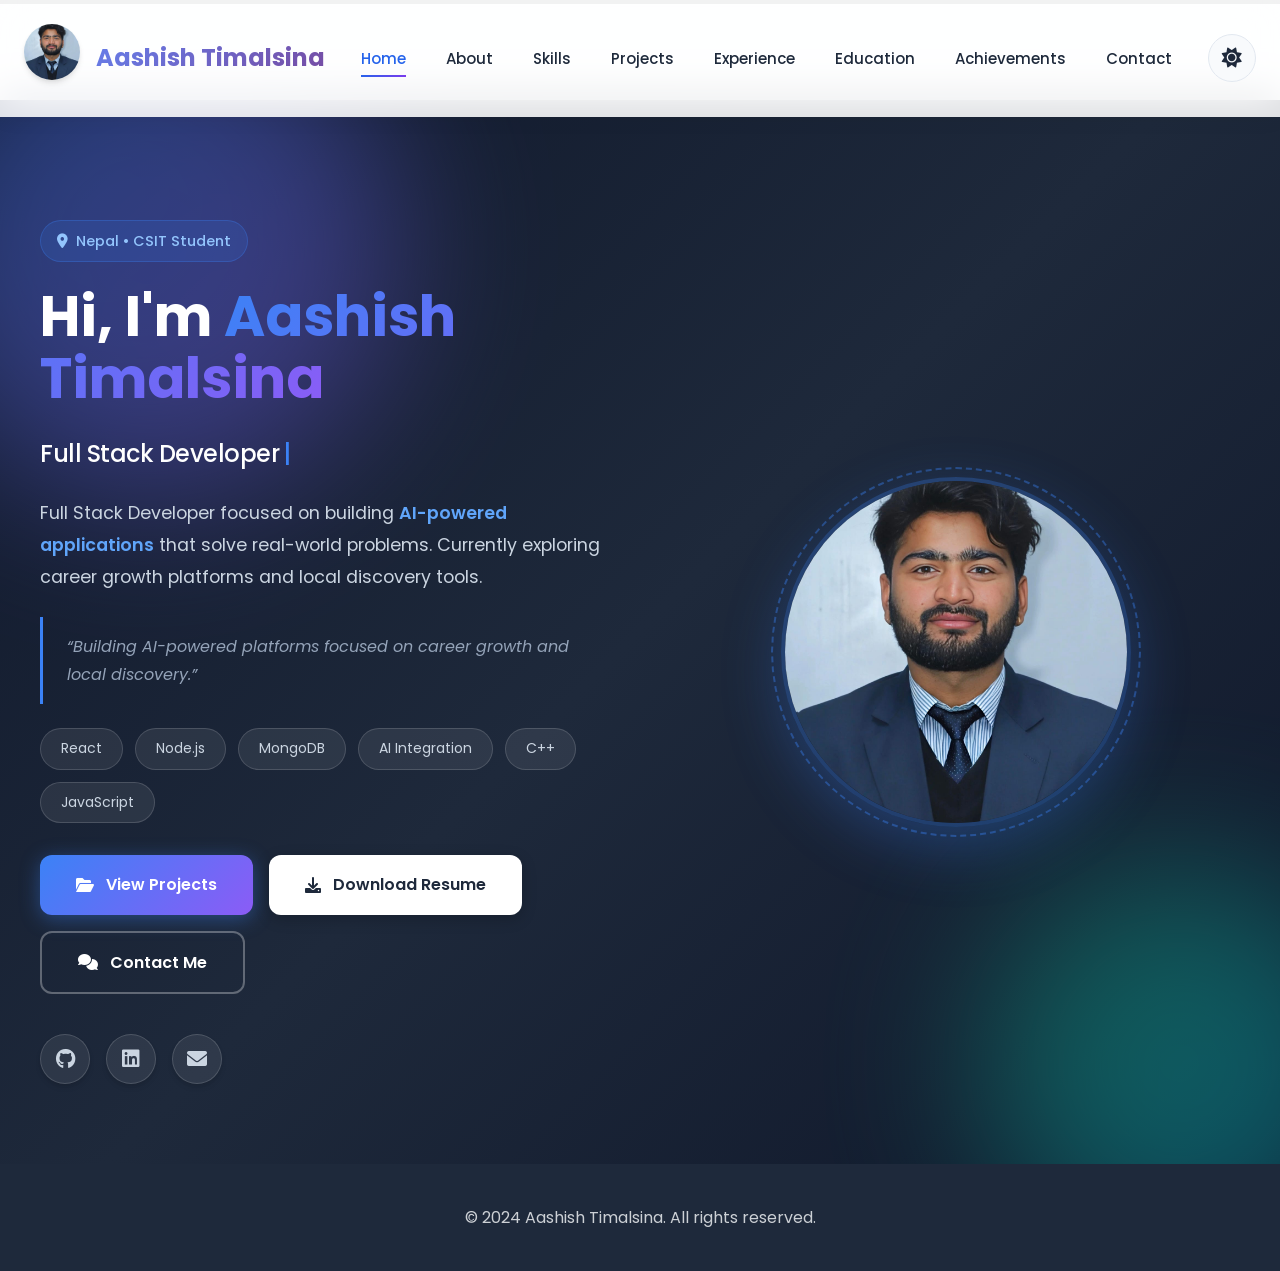
==== index.html @ 05877f60 "Improve UI/UX: Add scroll progress, fix navbar links, and polish contact page" ====
<!DOCTYPE html>
<html lang="en">
<head>
    <meta charset="UTF-8">
    <meta name="viewport" content="width=device-width, initial-scale=1.0">
    <title>Aashish Timalsina - Portfolio</title>
    <link rel="icon" href="images/Favicon.png" type="image/png">
    <link rel="stylesheet" href="styles.css">
    <link rel="stylesheet" href="https://cdnjs.cloudflare.com/ajax/libs/font-awesome/6.0.0/css/all.min.css">
    <link href="https://fonts.googleapis.com/css2?family=Poppins:wght@300;400;500;600;700&display=swap" rel="stylesheet">
</head>
<body>
    <header>
        <nav>
            <div class="nav-container">
                <a href="index.html" class="logo">
                    <div class="photo-container">
                        <img src="images/profile.jpg" alt="Aashish Timalsina" class="header-photo" id="header-img">
                        <img src="images/profile.jpg" alt="Aashish Timalsina" class="enlarged-photo">
                    </div>
                    <h1>Aashish Timalsina</h1>
                </a>
                <ul class="nav-links">
                    <li><a href="index.html" class="active">Home</a></li>
                    <li><a href="about.html">About</a></li>
                    <li><a href="skills.html">Skills</a></li>
                    <li><a href="projects.html">Projects</a></li>
                    <li><a href="experience.html">Experience</a></li>
                    <li><a href="education.html">Education</a></li>
                    <li><a href="achievements.html">Achievements</a></li>
                    <li><a href="contact.html">Contact</a></li>
                </ul>
                <button id="theme-toggle" class="theme-toggle" title="Toggle Theme">
                    <i class="fas fa-sun"></i>
                </button>
                <div class="hamburger">
                    <span></span>
                    <span></span>
                    <span></span>
                </div>
            </div>
        </nav>
    </header>

    <!-- Scroll Progress Indicator -->
    <div class="scroll-progress-container">
        <div class="scroll-progress-bar" id="scroll-progress"></div>
    </div>

    <section id="home" class="hero">
        <div class="hero-background">
            <div class="gradient-blob blob-1"></div>
            <div class="gradient-blob blob-2"></div>
        </div>
        <div class="hero-content">
            <div class="hero-left">
                <div class="hero-badge">
                    <i class="fas fa-map-marker-alt"></i>
                    <span>Nepal • CSIT Student</span>
                </div>
                <h1 class="hero-title">
                    Hi, I'm <span class="highlight">Aashish Timalsina</span>
                </h1>
                <h2 class="hero-subtitle">
                    <span class="typing-text" id="typing-text"></span>
                    <span class="typing-cursor">|</span>
                </h2>
                <p class="hero-description">
                    Full Stack Developer focused on building <span class="emphasis">AI-powered applications</span> that solve real-world problems. Currently exploring career growth platforms and local discovery tools.
                </p>
                <div class="hero-tagline">
                    “Building AI-powered platforms focused on career growth and local discovery.”
                </div>
                <div class="hero-tech">
                    <span class="tech-pill">React</span>
                    <span class="tech-pill">Node.js</span>
                    <span class="tech-pill">MongoDB</span>
                    <span class="tech-pill">AI Integration</span>
                    <span class="tech-pill">C++</span>
                    <span class="tech-pill">JavaScript</span>
                </div>
                <div class="hero-cta">
                    <a href="projects.html" class="btn btn-primary">
                        <i class="fas fa-folder-open"></i>
                        View Projects
                    </a>
                    <a href="#" class="btn btn-secondary">
                        <i class="fas fa-download"></i>
                        Download Resume
                    </a>
                    <a href="contact.html" class="btn btn-outline">
                        <i class="fas fa-comments"></i>
                        Contact Me
                    </a>
                </div>
                <div class="hero-social">
                    <a href="https://github.com/aashish42-JM" target="_blank" class="social-link">
                        <i class="fab fa-github"></i>
                    </a>
                    <a href="https://www.linkedin.com/in/aashish-timalsina/" target="_blank" class="social-link">
                        <i class="fab fa-linkedin"></i>
                    </a>
                    <a href="mailto:aashish.tim@gmail.com" class="social-link">
                        <i class="fas fa-envelope"></i>
                    </a>
                </div>
            </div>
            <div class="hero-right">
                <div class="hero-image-wrapper">
                    <img src="images/profile.jpg" alt="Aashish Timalsina" class="hero-image">
                    <div class="hero-image-border"></div>
                </div>
            </div>
        </div>
    </section>

    <footer>
        <div class="container">
            <p>&copy; 2024 Aashish Timalsina. All rights reserved.</p>
        </div>
    </footer>

    <!-- Scroll to Top Button -->
    <button id="scrollToTopBtn" title="Go to top"><i class="fas fa-arrow-up"></i></button>

    <script src="script.js"></script>
</body>
</html>
---- styles.css ----
/* Reset and base styles */
* {
    margin: 0;
    padding: 0;
    box-sizing: border-box;
}

/* Page transition overlay */
.page-transition {
    position: fixed;
    top: 0;
    left: 0;
    width: 100%;
    height: 100%;
    background: linear-gradient(135deg, #3b82f6 0%, #8b5cf6 100%);
    z-index: 9999;
    transform: translateY(-100%);
    transition: transform 0.5s cubic-bezier(0.68, -0.55, 0.265, 1.55);
}

/* Scroll Progress Indicator */
.scroll-progress-container {
    position: fixed;
    top: 0;
    left: 0;
    width: 100%;
    height: 4px;
    background: rgba(0,0,0,0.05);
    z-index: 9999;
}

.scroll-progress-bar {
    height: 100%;
    width: 0%;
    background: linear-gradient(90deg, #3b82f6, #8b5cf6);
    box-shadow: 0 0 10px rgba(59, 130, 246, 0.7);
    transition: width 0.1s ease-out;
}

/* Professional Color Palette */
:root {
    --primary-color: #2563eb;
    --primary-dark: #1d4ed8;
    --secondary-color: #7c3aed;
    --accent-color: #06b6d4;
    --text-dark: #1e293b;
    --text-light: #64748b;
    --text-white: #f8fafc;
    --bg-light: #f8fafc;
    --bg-white: #ffffff;
    --bg-card: #ffffff;
    --border-color: #e2e8f0;
    --shadow-sm: 0 1px 2px 0 rgba(0, 0, 0, 0.05);
    --shadow-md: 0 4px 6px -1px rgba(0, 0, 0, 0.1), 0 2px 4px -1px rgba(0, 0, 0, 0.06);
    --shadow-lg: 0 10px 15px -3px rgba(0, 0, 0, 0.1), 0 4px 6px -2px rgba(0, 0, 0, 0.05);
    --shadow-xl: 0 20px 25px -5px rgba(0, 0, 0, 0.1), 0 10px 10px -5px rgba(0, 0, 0, 0.04);
    --gradient-primary: linear-gradient(135deg, #667eea 0%, #764ba2 100%);
    --gradient-secondary: linear-gradient(135deg, #2563eb 0%, #7c3aed 100%);
}

/* Dark Mode Colors */
body.dark-mode {
    --text-dark: #f8fafc;
    --text-light: #94a3b8;
    --bg-light: #0f172a;
    --bg-white: #1e293b;
    --bg-card: #1e293b;
    --border-color: #334155;
}

/* Animations */
@keyframes fadeInUp {
    from {
        opacity: 0;
        transform: translateY(40px);
    }
    to {
        opacity: 1;
        transform: translateY(0);
    }
}

@keyframes fadeInLeft {
    from {
        opacity: 0;
        transform: translateX(-40px);
    }
    to {
        opacity: 1;
        transform: translateX(0);
    }
}

@keyframes fadeInRight {
    from {
        opacity: 0;
        transform: translateX(40px);
    }
    to {
        opacity: 1;
        transform: translateX(0);
    }
}

@keyframes scaleIn {
    from {
        opacity: 0;
        transform: scale(0.9);
    }
    to {
        opacity: 1;
        transform: scale(1);
    }
}

@keyframes pulse {
    0%, 100% {
        opacity: 1;
    }
    50% {
        opacity: 0.5;
    }
}

@keyframes float {
    0%, 100% {
        transform: translateY(0);
    }
    50% {
        transform: translateY(-10px);
    }
}

@keyframes shimmer {
    0% {
        background-position: -200% 0;
    }
    100% {
        background-position: 200% 0;
    }
}

body {
    font-family: 'Poppins', sans-serif;
    line-height: 1.7;
    color: var(--text-dark);
    scroll-behavior: smooth;
    background-color: var(--bg-light);
    overflow-x: hidden;
    padding-top: 100px;
    margin: 0;
}

.container {
    max-width: 1200px;
    margin: 0 auto;
    padding: 0 24px;
}

/* Header and Navigation */
header {
    position: fixed;
    top: 0;
    width: 100%;
    background: rgba(255, 255, 255, 0.85);
    backdrop-filter: blur(20px);
    -webkit-backdrop-filter: blur(20px);
    box-shadow: 0 2px 20px rgba(0, 0, 0, 0.05);
    z-index: 1000;
    transition: all 0.3s cubic-bezier(0.4, 0, 0.2, 1);
}

header.scrolled {
    background: rgba(255, 255, 255, 0.95);
    box-shadow: 0 4px 30px rgba(0, 0, 0, 0.08);
}

body.dark-mode header {
    background: rgba(15, 23, 42, 0.85);
}

body.dark-mode header.scrolled {
    background: rgba(15, 23, 42, 0.95);
}

.nav-container {
    display: flex;
    justify-content: space-between;
    align-items: center;
    padding: 1.5rem 24px;
    max-width: 1400px;
    margin: 0 auto;
}

.logo {
    display: flex;
    align-items: center;
    font-size: 1.5rem;
    font-weight: 700;
    color: var(--text-dark);
    gap: 16px;
    text-decoration: none;
    transition: all 0.3s ease;
}

.logo:hover {
    transform: translateX(5px);
}

.logo:hover h1 {
    animation: logoBounce 0.5s ease;
}

@keyframes logoBounce {
    0%, 100% {
        transform: translateY(0);
    }
    50% {
        transform: translateY(-5px);
    }
}

.logo h1 {
    font-size: 1.5rem;
    font-weight: 700;
    background: var(--gradient-primary);
    -webkit-background-clip: text;
    -webkit-text-fill-color: transparent;
    background-clip: text;
    transition: all 0.3s ease;
}

.photo-container {
    position: relative;
    display: inline-block;
    cursor: pointer;
}

.header-photo {
    width: 56px;
    height: 56px;
    border-radius: 50%;
    object-fit: cover;
    transition: all 0.3s cubic-bezier(0.4, 0, 0.2, 1);
    box-shadow: var(--shadow-md);
    opacity: 1;
    transform: scale(1);
}

.header-photo:hover {
    transform: scale(1.15);
    box-shadow: var(--shadow-xl);
}

/* Enlarged profile photo on hover */
.photo-container .enlarged-photo {
    position: fixed;
    top: 440%;
    left: 230%;
    transform: translate(-50%, -50%) scale(0.8);
    width: 350px;
    height: 350px;
    border-radius: 50%;
    object-fit: cover;
    box-shadow: 0 25px 50px -12px rgba(0, 0, 0, 0.5);
    z-index: 1001;
    opacity: 0;
    visibility: hidden;
    transition: all 0.3s cubic-bezier(0.4, 0, 0.2, 1);
    margin: 0;
}

.photo-container:hover .enlarged-photo {
    opacity: 1;
    visibility: visible;
    transform: translate(-50%, -50%) scale(1);
}



@keyframes fadeIn {
    from { opacity: 0; }
    to { opacity: 1; }
}

.nav-links {
    display: flex;
    list-style: none;
    gap: 2.5rem;
    align-items: center;
}

.nav-links a {
    text-decoration: none;
    color: var(--text-dark);
    font-weight: 500;
    font-size: 0.9375rem;
    position: relative;
    padding: 0.5rem 0;
    transition: color 0.3s ease;
}

.nav-links a::after {
    content: '';
    position: absolute;
    bottom: 0;
    left: 0;
    width: 0;
    height: 2px;
    background: var(--gradient-secondary);
    transition: width 0.3s ease;
}

.nav-links a:hover,
.nav-links a.active {
    color: var(--primary-color);
}

.nav-links a:hover::after,
.nav-links a.active::after {
    width: 100%;
}

.nav-links {
    transform-origin: top;
}

.nav-links.active {
    animation: slideDown 0.3s ease-out;
}

@keyframes slideDown {
    from {
        opacity: 0;
        transform: translateY(-10px);
    }
    to {
        opacity: 1;
        transform: translateY(0);
    }
}

.nav-links.active li {
    animation: fadeInUp 0.3s ease-out forwards;
    opacity: 0;
}

.nav-links.active li:nth-child(1) { animation-delay: 0.05s; }
.nav-links.active li:nth-child(2) { animation-delay: 0.1s; }
.nav-links.active li:nth-child(3) { animation-delay: 0.15s; }
.nav-links.active li:nth-child(4) { animation-delay: 0.2s; }
.nav-links.active li:nth-child(5) { animation-delay: 0.25s; }
.nav-links.active li:nth-child(6) { animation-delay: 0.3s; }
.nav-links.active li:nth-child(7) { animation-delay: 0.35s; }

.hamburger {
    display: none;
    flex-direction: column;
    cursor: pointer;
    gap: 5px;
    width: 40px;
    height: 40px;
    justify-content: center;
    align-items: center;
    padding: 8px;
    border-radius: 10px;
    transition: all 0.3s ease;
}

.hamburger:hover {
    background-color: rgba(37, 99, 235, 0.1);
}

.hamburger span {
    width: 26px;
    height: 3px;
    background-color: var(--text-dark);
    border-radius: 2px;
    transition: all 0.4s cubic-bezier(0.68, -0.55, 0.265, 1.55);
    transform-origin: center;
}

.hamburger.active span:nth-child(1) {
    transform: rotate(45deg) translate(6px, 6px);
}

.hamburger.active span:nth-child(2) {
    opacity: 0;
    transform: scaleX(0);
}

.hamburger.active span:nth-child(3) {
    transform: rotate(-45deg) translate(6px, -6px);
}

/* Theme Toggle Button */
.theme-toggle {
    background: var(--bg-light);
    border: 1px solid var(--border-color);
    color: var(--text-dark);
    font-size: 1.25rem;
    cursor: pointer;
    padding: 0.75rem;
    border-radius: 50%;
    width: 48px;
    height: 48px;
    display: flex;
    align-items: center;
    justify-content: center;
    transition: all 0.3s cubic-bezier(0.4, 0, 0.2, 1);
}

.theme-toggle:hover {
    background: var(--primary-color);
    color: white;
    transform: rotate(180deg);
    border-color: var(--primary-color);
}

/* Hero Section */
.hero {
    min-height: 100vh;
    display: flex;
    align-items: center;
    justify-content: center;
    background: linear-gradient(135deg, #0f172a 0%, #1e293b 50%, #0f172a 100%);
    color: white;
    position: relative;
    overflow: hidden;
    padding: 120px 24px 80px;
}

.hero-background {
    position: absolute;
    top: 0;
    left: 0;
    width: 100%;
    height: 100%;
    overflow: hidden;
    z-index: 0;
}

.gradient-blob {
    position: absolute;
    border-radius: 50%;
    filter: blur(80px);
    opacity: 0.4;
    animation: blob-float 12s ease-in-out infinite;
}

.blob-1 {
    width: 500px;
    height: 500px;
    background: linear-gradient(135deg, #3b82f6 0%, #8b5cf6 100%);
    top: -100px;
    left: -100px;
}

.blob-2 {
    width: 400px;
    height: 400px;
    background: linear-gradient(135deg, #10b981 0%, #06b6d4 100%);
    bottom: -100px;
    right: -100px;
    animation-delay: -6s;
}

@keyframes blob-float {
    0%, 100% {
        transform: translate(0, 0) scale(1);
    }
    33% {
        transform: translate(30px, -30px) scale(1.05);
    }
    66% {
        transform: translate(-20px, 20px) scale(0.95);
    }
}

.hero-content {
    max-width: 1200px;
    width: 100%;
    margin: 0 auto;
    display: grid;
    grid-template-columns: 1fr 1fr;
    gap: 4rem;
    align-items: center;
    position: relative;
    z-index: 1;
}

.hero-left {
    display: flex;
    flex-direction: column;
    gap: 1.5rem;
    animation: fadeInLeft 0.8s ease-out;
}

.hero-badge {
    display: inline-flex;
    align-items: center;
    gap: 0.5rem;
    background: rgba(59, 130, 246, 0.15);
    border: 1px solid rgba(59, 130, 246, 0.3);
    padding: 0.5rem 1rem;
    border-radius: 50px;
    font-size: 0.9rem;
    font-weight: 500;
    color: #93c5fd;
    width: fit-content;
}

.hero-title {
    font-size: 3.5rem;
    font-weight: 700;
    line-height: 1.1;
    margin: 0;
}

.highlight {
    background: linear-gradient(135deg, #3b82f6 0%, #8b5cf6 100%);
    -webkit-background-clip: text;
    -webkit-text-fill-color: transparent;
    background-clip: text;
}

.hero-subtitle {
    font-size: 1.5rem;
    font-weight: 500;
    color: #94a3b8;
    margin: 0;
    display: flex;
    align-items: center;
    gap: 0.25rem;
}

.typing-text {
    color: white;
}

.typing-cursor {
    color: #3b82f6;
    animation: blink 0.8s infinite;
}

@keyframes blink {
    0%, 50% {
        opacity: 1;
    }
    51%, 100% {
        opacity: 0;
    }
}

.hero-description {
    font-size: 1.1rem;
    line-height: 1.8;
    color: #cbd5e1;
    margin: 0;
}

.emphasis {
    color: #60a5fa;
    font-weight: 600;
}

.hero-tagline {
    font-size: 1rem;
    color: #94a3b8;
    font-style: italic;
    padding: 1rem 0;
    border-left: 3px solid #3b82f6;
    padding-left: 1.5rem;
}

.hero-tech {
    display: flex;
    flex-wrap: wrap;
    gap: 0.75rem;
}

.tech-pill {
    background: rgba(255, 255, 255, 0.08);
    border: 1px solid rgba(255, 255, 255, 0.15);
    padding: 0.5rem 1.25rem;
    border-radius: 50px;
    font-size: 0.875rem;
    color: #cbd5e1;
    transition: all 0.3s ease;
}

.tech-pill:hover {
    background: rgba(59, 130, 246, 0.2);
    border-color: rgba(59, 130, 246, 0.5);
    color: white;
    transform: translateY(-2px);
}

.hero-cta {
    display: flex;
    flex-wrap: wrap;
    gap: 1rem;
    margin-top: 0.5rem;
}

.btn {
    display: inline-flex;
    align-items: center;
    gap: 0.75rem;
    padding: 1rem 2.25rem;
    border-radius: 12px;
    font-weight: 600;
    font-size: 1rem;
    text-decoration: none;
    transition: all 0.3s cubic-bezier(0.4, 0, 0.2, 1);
    cursor: pointer;
}

.btn-primary {
    background: linear-gradient(135deg, #3b82f6 0%, #8b5cf6 100%);
    color: white;
    box-shadow: 0 4px 20px rgba(59, 130, 246, 0.4);
}

.btn-primary:hover {
    transform: translateY(-3px);
    box-shadow: 0 8px 30px rgba(59, 130, 246, 0.5);
}

.btn-secondary {
    background: white;
    color: #1e293b;
    box-shadow: 0 4px 15px rgba(0, 0, 0, 0.2);
}

.btn-secondary:hover {
    transform: translateY(-3px);
    box-shadow: 0 8px 25px rgba(0, 0, 0, 0.3);
}

.btn-outline {
    background: transparent;
    color: white;
    border: 2px solid rgba(255, 255, 255, 0.3);
}

.btn-outline:hover {
    background: rgba(255, 255, 255, 0.1);
    border-color: rgba(255, 255, 255, 0.6);
    transform: translateY(-3px);
}

.hero-social {
    display: flex;
    gap: 1rem;
    margin-top: 1rem;
}

.hero-social .social-link {
    width: 50px;
    height: 50px;
    border-radius: 50%;
    background: rgba(255, 255, 255, 0.08);
    border: 1px solid rgba(255, 255, 255, 0.15);
    display: flex;
    align-items: center;
    justify-content: center;
    font-size: 1.25rem;
    color: #cbd5e1;
    transition: all 0.3s ease;
    text-decoration: none;
}

.hero-social .social-link:hover {
    background: linear-gradient(135deg, #3b82f6 0%, #8b5cf6 100%);
    border-color: transparent;
    color: white;
    transform: translateY(-3px);
    box-shadow: 0 4px 15px rgba(59, 130, 246, 0.4);
}

.hero-right {
    display: flex;
    justify-content: center;
    animation: fadeInRight 0.8s ease-out;
}

.hero-image-wrapper {
    position: relative;
    width: 350px;
    height: 350px;
}

.hero-image {
    width: 100%;
    height: 100%;
    border-radius: 50%;
    object-fit: cover;
    position: relative;
    z-index: 1;
    border: 4px solid rgba(59, 130, 246, 0.3);
    box-shadow: 0 20px 60px rgba(59, 130, 246, 0.3);
}

.hero-image-border {
    position: absolute;
    top: -10px;
    left: -10px;
    right: -10px;
    bottom: -10px;
    border-radius: 50%;
    border: 2px dashed rgba(59, 130, 246, 0.4);
    animation: rotate 20s linear infinite;
}

@keyframes rotate {
    from {
        transform: rotate(0deg);
    }
    to {
        transform: rotate(360deg);
    }
}

@keyframes fadeInLeft {
    from {
        opacity: 0;
        transform: translateX(-30px);
    }
    to {
        opacity: 1;
        transform: translateX(0);
    }
}

@keyframes fadeInRight {
    from {
        opacity: 0;
        transform: translateX(30px);
    }
    to {
        opacity: 1;
        transform: translateX(0);
    }
}



/* Sections */
section {
    padding: 6rem 0;
    position: relative;
}

section:nth-child(even) {
    background-color: var(--bg-white);
}

section h2 {
    text-align: center;
    font-size: 2.75rem;
    font-weight: 700;
    margin-bottom: 1rem;
    color: var(--text-dark);
    letter-spacing: -0.02em;
}

section > .container > p:first-of-type {
    text-align: center;
    font-size: 1.125rem;
    color: var(--text-light);
    max-width: 700px;
    margin: 0 auto 1.5rem;
    line-height: 1.8;
}

.skills-disclaimer {
    text-align: center;
    font-size: 0.9rem;
    color: var(--text-light);
    font-style: italic;
    max-width: 600px;
    margin: 0 auto 3rem;
    padding: 1rem 1.5rem;
    background-color: var(--bg-white);
    border-radius: 12px;
    border-left: 4px solid var(--primary-color);
    box-shadow: var(--shadow-sm);
}

.skills-disclaimer i {
    color: var(--primary-color);
    margin-right: 0.5rem;
}

.skill-known {
    background: var(--gradient-secondary) !important;
    color: white !important;
    border-color: transparent !important;
}

.skill-known i {
    color: white !important;
}

/* About Section */
.about-section {
    background: linear-gradient(135deg, #f8fafc 0%, #e2e8f0 100%);
}

.about-content {
    display: grid;
    grid-template-columns: 1fr 1.2fr;
    gap: 4rem;
    align-items: start;
    margin-bottom: 4rem;
}

.about-left {
    display: flex;
    justify-content: center;
}

.about-image-wrapper {
    position: relative;
    width: 350px;
}

.about-image {
    width: 100%;
    height: auto;
    border-radius: 20px;
    box-shadow: 0 20px 40px rgba(0, 0, 0, 0.15);
    transition: all 0.4s cubic-bezier(0.4, 0, 0.2, 1);
    position: relative;
    z-index: 1;
}

.about-image:hover {
    transform: translateY(-10px);
    box-shadow: 0 30px 60px rgba(0, 0, 0, 0.2);
}

.about-image-decoration {
    position: absolute;
    top: 20px;
    left: 20px;
    width: 100%;
    height: 100%;
    border-radius: 20px;
    background: linear-gradient(135deg, #3b82f6 0%, #8b5cf6 100%);
    opacity: 0.2;
    z-index: 0;
}

.about-right {
    display: flex;
    flex-direction: column;
    gap: 1.5rem;
}

.about-lead {
    font-size: 1.25rem;
    font-weight: 500;
    color: #1e293b;
    line-height: 1.7;
    margin: 0;
}

.about-story p,
.about-focus p {
    font-size: 1.0625rem;
    line-height: 1.8;
    color: #475569;
    margin: 0;
}

.about-values {
    display: flex;
    flex-wrap: wrap;
    gap: 1.5rem;
    margin-top: 1rem;
}

.value-item {
    display: flex;
    align-items: center;
    gap: 0.75rem;
    padding: 0.75rem 1.25rem;
    background: white;
    border-radius: 12px;
    box-shadow: 0 4px 12px rgba(0, 0, 0, 0.05);
    transition: all 0.3s ease;
}

.value-item:hover {
    transform: translateY(-3px);
    box-shadow: 0 8px 20px rgba(0, 0, 0, 0.1);
}

.value-item i {
    font-size: 1.25rem;
    color: #3b82f6;
}

.value-item span {
    font-size: 0.9375rem;
    font-weight: 500;
    color: #1e293b;
}

.about-stats {
    display: grid;
    grid-template-columns: repeat(auto-fit, minmax(240px, 1fr));
    gap: 2rem;
}

.stat-card {
    background: white;
    padding: 2rem;
    border-radius: 16px;
    box-shadow: 0 8px 24px rgba(0, 0, 0, 0.08);
    display: flex;
    align-items: center;
    gap: 1.5rem;
    transition: all 0.3s cubic-bezier(0.4, 0, 0.2, 1);
}

.stat-card:hover {
    transform: translateY(-8px);
    box-shadow: 0 16px 40px rgba(0, 0, 0, 0.12);
}

.stat-icon {
    width: 64px;
    height: 64px;
    background: linear-gradient(135deg, #3b82f6 0%, #8b5cf6 100%);
    border-radius: 14px;
    display: flex;
    align-items: center;
    justify-content: center;
    color: white;
    font-size: 1.75rem;
}

.stat-content {
    display: flex;
    flex-direction: column;
}

.stat-number {
    font-size: 2.5rem;
    font-weight: 700;
    color: #1e293b;
    line-height: 1;
}

.stat-label {
    font-size: 0.9375rem;
    color: #64748b;
    font-weight: 500;
    margin-top: 0.375rem;
}

/* Skills Section */
.skills-section {
    background: linear-gradient(135deg, #f8fafc 0%, #e2e8f0 100%);
}

.skills-intro {
    text-align: center;
    font-size: 1.125rem;
    color: #64748b;
    max-width: 700px;
    margin: 0 auto 2rem;
    line-height: 1.8;
}

.skills-disclaimer {
    text-align: center;
    font-size: 0.9375rem;
    color: #64748b;
    background: rgba(59, 130, 246, 0.05);
    padding: 1rem 1.5rem;
    border-radius: 12px;
    border: 1px solid rgba(59, 130, 246, 0.2);
    max-width: 700px;
    margin: 0 auto 3rem;
    display: flex;
    align-items: center;
    justify-content: center;
    gap: 0.75rem;
}

.skills-disclaimer i {
    color: #3b82f6;
    font-size: 1.125rem;
}

.skills-categories {
    display: grid;
    grid-template-columns: repeat(auto-fit, minmax(320px, 1fr));
    gap: 2rem;
}

.skill-category-card {
    background: white;
    border-radius: 20px;
    box-shadow: 0 8px 24px rgba(0, 0, 0, 0.08);
    padding: 2rem;
    transition: all 0.4s cubic-bezier(0.4, 0, 0.2, 1);
    border: 1px solid rgba(0, 0, 0, 0.05);
}

.skill-category-card:hover {
    transform: translateY(-8px);
    box-shadow: 0 16px 40px rgba(0, 0, 0, 0.12);
}

.category-header {
    display: flex;
    align-items: center;
    gap: 1rem;
    margin-bottom: 1.75rem;
    padding-bottom: 1rem;
    border-bottom: 2px solid #f1f5f9;
}

.category-icon {
    width: 54px;
    height: 54px;
    background: linear-gradient(135deg, #3b82f6 0%, #8b5cf6 100%);
    border-radius: 14px;
    display: flex;
    align-items: center;
    justify-content: center;
    color: white;
    font-size: 1.5rem;
    box-shadow: 0 4px 12px rgba(59, 130, 246, 0.3);
}

.category-header h3 {
    font-size: 1.375rem;
    color: #1e293b;
    font-weight: 700;
}

.skills-list {
    display: flex;
    flex-direction: column;
    gap: 1.25rem;
}

.skill-item {
    display: flex;
    flex-direction: column;
    gap: 0.625rem;
}

.skill-info {
    display: flex;
    align-items: center;
    gap: 0.75rem;
}

.skill-info i {
    font-size: 1.25rem;
    color: #3b82f6;
    width: 24px;
    text-align: center;
}

.skill-info span {
    font-weight: 600;
    color: #1e293b;
    flex: 1;
}

.skill-bar {
    width: 100%;
    height: 8px;
    background: #e2e8f0;
    border-radius: 10px;
    overflow: hidden;
    position: relative;
}

.skill-progress {
    height: 100%;
    background: linear-gradient(90deg, #3b82f6 0%, #8b5cf6 100%);
    border-radius: 10px;
    width: 0;
    transition: width 1.2s cubic-bezier(0.4, 0, 0.2, 1);
    position: relative;
    overflow: hidden;
}

.skill-progress::after {
    content: '';
    position: absolute;
    top: 0;
    left: 0;
    right: 0;
    bottom: 0;
    background: linear-gradient(90deg, transparent, rgba(255, 255, 255, 0.3), transparent);
    animation: shimmer 2s infinite;
}

@keyframes shimmer {
    0% { transform: translateX(-100%); }
    100% { transform: translateX(100%); }
}

.skill-item:hover .skill-progress {
    box-shadow: 0 0 12px rgba(59, 130, 246, 0.5);
}

.skill-item:hover .skill-info i {
    transform: scale(1.15);
    transition: transform 0.3s ease;
}

/* Projects Section */
.section-header {
    text-align: center;
    margin-bottom: 3rem;
}

.section-header h2 {
    margin-bottom: 0.5rem;
}

.section-header p {
    font-size: 1.125rem;
    color: var(--text-light);
    margin: 0;
}

.projects-grid {
    display: grid;
    grid-template-columns: repeat(auto-fit, minmax(360px, 1fr));
    gap: 2.5rem;
}

.project-card {
    background-color: var(--bg-card);
    border-radius: 24px;
    box-shadow: var(--shadow-lg);
    border: 1px solid var(--border-color);
    transition: all 0.4s cubic-bezier(0.4, 0, 0.2, 1);
    position: relative;
    overflow: hidden;
    display: flex;
    flex-direction: column;
}

.project-card.featured {
    grid-column: span 2;
}

@media (max-width: 1024px) {
    .project-card.featured {
        grid-column: span 1;
    }
}

.project-status {
    position: absolute;
    top: 1.5rem;
    right: 1.5rem;
    z-index: 2;
    padding: 0.5rem 1rem;
    border-radius: 50px;
    font-size: 0.875rem;
    font-weight: 600;
    display: inline-flex;
    align-items: center;
    gap: 0.5rem;
    box-shadow: 0 4px 12px rgba(0, 0, 0, 0.15);
}

.project-status.completed {
    background: linear-gradient(135deg, #10b981 0%, #059669 100%);
    color: white;
}

.project-status.in-progress {
    background: linear-gradient(135deg, #f59e0b 0%, #d97706 100%);
    color: white;
}

.project-thumbnail {
    position: relative;
    overflow: hidden;
    border-radius: 24px 24px 0 0;
}

.project-image {
    width: 100%;
    height: 240px;
    object-fit: cover;
    transition: transform 0.6s cubic-bezier(0.4, 0, 0.2, 1);
}

.project-card.featured .project-image {
    height: 320px;
}

.project-overlay {
    position: absolute;
    top: 0;
    left: 0;
    right: 0;
    bottom: 0;
    background: linear-gradient(135deg, rgba(37, 99, 235, 0.9) 0%, rgba(139, 92, 246, 0.9) 100%);
    display: flex;
    align-items: center;
    justify-content: center;
    opacity: 0;
    transition: opacity 0.4s ease;
}

.project-card:hover .project-overlay {
    opacity: 1;
}

.project-card:hover .project-image {
    transform: scale(1.1);
}

.project-buttons {
    display: flex;
    gap: 1rem;
}

.project-buttons .btn-primary,
.project-buttons .btn-secondary {
    padding: 0.75rem 1.5rem;
    font-size: 0.9375rem;
}

.project-content {
    padding: 2rem;
    display: flex;
    flex-direction: column;
    gap: 1rem;
    flex: 1;
}

.project-title {
    font-size: 1.5rem;
    font-weight: 700;
    color: var(--text-dark);
    margin: 0;
}

.project-description {
    color: var(--text-light);
    line-height: 1.8;
    margin: 0;
}

.project-features {
    list-style: none;
    padding: 0;
    margin: 0;
    display: flex;
    flex-direction: column;
    gap: 0.5rem;
}

.project-features li {
    display: flex;
    align-items: center;
    gap: 0.75rem;
    color: var(--text-dark);
    font-size: 0.9375rem;
}

.project-features li i {
    color: #3b82f6;
    width: 16px;
    text-align: center;
}

.tech-stack {
    display: flex;
    flex-wrap: wrap;
    gap: 0.5rem;
    margin-top: auto;
}

.tech-badge {
    background: linear-gradient(135deg, rgba(59, 130, 246, 0.1) 0%, rgba(139, 92, 246, 0.1) 100%);
    color: var(--primary-color);
    padding: 0.375rem 0.875rem;
    border-radius: 50px;
    font-size: 0.875rem;
    font-weight: 600;
    border: 1px solid rgba(59, 130, 246, 0.2);
    transition: all 0.3s ease;
}

.tech-badge:hover {
    background: linear-gradient(135deg, #3b82f6 0%, #8b5cf6 100%);
    color: white;
    border-color: transparent;
    transform: translateY(-2px);
}

.project-card:hover {
    transform: translateY(-12px);
    box-shadow: 0 25px 50px -12px rgba(0, 0, 0, 0.15);
}

/* Education Section */
.education-item {
    padding: 2.5rem;
    background-color: var(--bg-card);
    border-radius: 20px;
    box-shadow: var(--shadow-md);
    border: 1px solid var(--border-color);
    transition: all 0.4s cubic-bezier(0.4, 0, 0.2, 1);
}

.education-item:hover {
    transform: translateY(-5px);
    box-shadow: var(--shadow-xl);
}

.education-item h3 {
    color: var(--text-dark);
    margin-bottom: 0.5rem;
    font-size: 1.5rem;
    font-weight: 600;
}

.education-item h4 {
    color: var(--primary-color);
    margin-bottom: 0.75rem;
    font-size: 1.125rem;
    font-weight: 500;
}

.date {
    color: var(--text-light);
    font-style: italic;
    margin-bottom: 1.25rem;
    font-size: 0.9375rem;
}

/* Achievements Section */
.achievements-list {
    display: grid;
    grid-template-columns: repeat(auto-fit, minmax(350px, 1fr));
    gap: 2rem;
}

.achievement-item {
    background-color: var(--bg-card);
    padding: 2.5rem;
    border-radius: 20px;
    box-shadow: var(--shadow-md);
    border: 1px solid var(--border-color);
    transition: all 0.4s cubic-bezier(0.4, 0, 0.2, 1);
    position: relative;
}

.achievement-item::before {
    content: '🏆';
    position: absolute;
    top: -12px;
    right: 24px;
    font-size: 2rem;
}

.achievement-item:hover {
    transform: translateY(-8px);
    box-shadow: var(--shadow-xl);
}

.achievement-item h3 {
    margin-bottom: 0.75rem;
    color: var(--text-dark);
    font-size: 1.375rem;
    font-weight: 600;
}

.achievement-item p {
    color: var(--text-light);
    line-height: 1.7;
}

/* Contact Section */
.contact-content {
    display: flex;
    justify-content: space-between;
    align-items: flex-start;
    flex-wrap: wrap;
    gap: 4rem;
}

.contact-form {
    flex: 1;
    min-width: 300px;
}

.form-group {
    margin-bottom: 1.75rem;
}

.form-group label {
    display: block;
    margin-bottom: 0.625rem;
    font-weight: 600;
    color: var(--text-dark);
    font-size: 0.9375rem;
}

.form-group input,
.form-group textarea {
    width: 100%;
    padding: 1rem 1.25rem;
    border: 2px solid var(--border-color);
    border-radius: 12px;
    font-family: 'Poppins', sans-serif;
    font-size: 1rem;
    transition: all 0.3s ease;
    background-color: var(--bg-white);
    color: var(--text-dark);
}

.form-group input:focus,
.form-group textarea:focus {
    outline: none;
    border-color: var(--primary-color);
    box-shadow: 0 0 0 4px rgba(37, 99, 235, 0.1);
}

.contact-form .btn {
    background: var(--gradient-secondary);
    color: white;
    border: none;
    cursor: pointer;
    width: 100%;
    justify-content: center;
}

.contact-form .btn:hover {
    box-shadow: 0 10px 25px -5px rgba(37, 99, 235, 0.4);
}

.contact-info {
    flex: 1;
    min-width: 300px;
    display: flex;
    flex-direction: column;
    gap: 1.5rem;
}

.contact-info p {
    margin-bottom: 0.75rem;
    font-size: 1.0625rem;
    color: var(--text-light);
    display: flex;
    align-items: center;
    gap: 0.75rem;
}

.contact-info strong {
    color: var(--text-dark);
    min-width: 80px;
}

.social-links {
    display: flex;
    gap: 1rem;
    margin-top: 1rem;
}

.social-link {
    display: inline-flex;
    align-items: center;
    justify-content: center;
    width: 52px;
    height: 52px;
    background: var(--gradient-secondary);
    color: white;
    text-decoration: none;
    border-radius: 50%;
    font-size: 1.375rem;
    transition: all 0.3s cubic-bezier(0.4, 0, 0.2, 1);
    box-shadow: var(--shadow-md);
}

.social-link:hover {
    transform: translateY(-5px) scale(1.1);
    box-shadow: var(--shadow-xl);
}

/* Footer */
footer {
    background-color: var(--text-dark);
    color: var(--text-white);
    text-align: center;
    padding: 2.5rem 0;
}

footer p {
    opacity: 0.8;
}

/* Scroll to Top Button */
#scrollToTopBtn {
    display: none;
    position: fixed;
    bottom: 24px;
    right: 24px;
    z-index: 99;
    font-size: 1.125rem;
    border: none;
    outline: none;
    background: var(--gradient-secondary);
    color: white;
    cursor: pointer;
    padding: 1rem;
    border-radius: 50%;
    width: 56px;
    height: 56px;
    box-shadow: var(--shadow-lg);
    transition: all 0.3s cubic-bezier(0.4, 0, 0.2, 1);
}

#scrollToTopBtn:hover {
    transform: translateY(-5px);
    box-shadow: var(--shadow-xl);
}

/* Dark Mode */
body.dark-mode header {
    background-color: rgba(30, 41, 59, 0.95);
}

body.dark-mode .hero {
    background: linear-gradient(135deg, #1e293b 0%, #0f172a 100%);
}

/* Responsive Design */
@media (max-width: 1024px) {
    .hero-content {
        grid-template-columns: 1fr;
        gap: 3rem;
    }

    .hero-title {
        font-size: 2.75rem;
    }

    .hero-right {
        order: -1;
    }

    .hero-image-wrapper {
        width: 300px;
        height: 300px;
    }

    section {
        padding: 5rem 0;
    }

    .about-content {
        grid-template-columns: 1fr;
        gap: 3rem;
    }

    .skills-categories {
        grid-template-columns: repeat(auto-fit, minmax(280px, 1fr));
    }
}

@media (max-width: 768px) {
    .nav-links {
        display: none;
        position: absolute;
        top: 100%;
        left: 0;
        width: 100%;
        background-color: var(--bg-white);
        padding: 1.5rem 0;
        box-shadow: var(--shadow-lg);
        flex-direction: column;
        gap: 0.5rem;
    }

    .nav-links.active {
        display: flex;
    }

    .nav-links li {
        margin: 0;
        width: 100%;
        text-align: center;
    }

    .nav-links a {
        display: block;
        padding: 0.75rem 1.5rem;
    }

    .hamburger {
        display: flex;
    }

    .hero {
        padding: 100px 24px 60px;
    }

    .hero-title {
        font-size: 2.25rem;
    }

    .hero-subtitle {
        font-size: 1.25rem;
    }

    .hero-description {
        font-size: 1rem;
    }

    .hero-image-wrapper {
        width: 250px;
        height: 250px;
    }

    .hero-cta {
        gap: 0.75rem;
    }

    .btn {
        padding: 0.875rem 1.75rem;
        font-size: 0.9375rem;
    }

    section {
        padding: 4rem 0;
    }

    section h2 {
        font-size: 2rem;
    }

    .about-content {
        gap: 2.5rem;
    }

    .about-image-wrapper {
        width: 280px;
    }

    .about-lead {
        font-size: 1.125rem;
    }

    .stat-card {
        padding: 1.5rem;
    }

    .stat-icon {
        width: 56px;
        height: 56px;
        font-size: 1.5rem;
    }

    .stat-number {
        font-size: 2rem;
    }

    .contact-content {
        flex-direction: column;
    }

    .skills-grid,
    .skills-categories,
    .projects-grid,
    .achievements-list {
        grid-template-columns: 1fr;
    }

    .profile-image {
        width: 250px;
        height: 250px;
    }

    .enlarged-photo {
        width: 280px !important;
        height: 280px !important;
    }

    body {
        padding-top: 90px;
    }
}

@media (max-width: 480px) {
    .hero-title {
        font-size: 1.875rem;
    }

    .hero-subtitle {
        font-size: 1.125rem;
    }

    .hero-description {
        font-size: 0.9375rem;
    }

    .hero-image-wrapper {
        width: 220px;
        height: 220px;
    }

    .hero-cta {
        flex-direction: column;
        width: 100%;
    }

    .btn {
        width: 100%;
        justify-content: center;
    }

    .hero-tech {
        justify-content: center;
    }

    section {
        padding: 3rem 0;
    }

    section h2 {
        font-size: 1.75rem;
    }

    .about-image-wrapper {
        width: 240px;
    }

    .about-lead {
        font-size: 1.0625rem;
    }

    .about-story p,
    .about-focus p {
        font-size: 1rem;
    }

    .about-values {
        justify-content: center;
    }

    .about-stats {
        grid-template-columns: 1fr;
    }

    .skills-intro {
        font-size: 1rem;
    }

    .skills-disclaimer {
        font-size: 0.875rem;
        padding: 0.875rem 1.25rem;
    }

    .skill-category-card {
        padding: 1.5rem;
    }

    .category-header {
        gap: 0.875rem;
        margin-bottom: 1.5rem;
    }

    .category-icon {
        width: 48px;
        height: 48px;
        font-size: 1.375rem;
    }

    .category-header h3 {
        font-size: 1.25rem;
    }

    .skills-list {
        gap: 1rem;
    }

    .container {
        padding: 0 16px;
    }

    .nav-container {
        padding: 1rem 16px;
    }

    .logo h1 {
        font-size: 1rem;
    }

    .logo {
        gap: 10px;
    }

    .header-photo {
        width: 45px;
        height: 45px;
    }

    .skill-category,
    .project-card,
    .achievement-item,
    .education-item {
        padding: 1.25rem;
    }

    .skill-category li {
        padding: 0.75rem 1rem;
    }

    .btn {
        padding: 0.875rem 2rem;
        font-size: 0.9375rem;
    }

    .social-links {
        gap: 0.75rem;
    }

    .social-link {
        width: 48px;
        height: 48px;
        font-size: 1.25rem;
    }
}

/* Timeline Section */
.timeline {
    position: relative;
    max-width: 900px;
    margin: 0 auto;
    padding: 2rem 0;
}

.timeline::before {
    content: '';
    position: absolute;
    left: 50%;
    transform: translateX(-50%);
    width: 4px;
    height: 100%;
    background: linear-gradient(135deg, #3b82f6 0%, #8b5cf6 100%);
    border-radius: 2px;
}

.timeline-item {
    position: relative;
    width: 50%;
    padding: 2rem 3rem;
    opacity: 0;
    transform: translateY(30px);
    transition: all 0.6s cubic-bezier(0.4, 0, 0.2, 1);
}

.timeline-item.animate {
    opacity: 1;
    transform: translateY(0);
}

.timeline-item:nth-child(odd) {
    left: 0;
    text-align: right;
    padding-right: 4rem;
}

.timeline-item:nth-child(even) {
    left: 50%;
    padding-left: 4rem;
}

.timeline-marker {
    position: absolute;
    top: 2.5rem;
    width: 50px;
    height: 50px;
    background: linear-gradient(135deg, #3b82f6 0%, #8b5cf6 100%);
    border-radius: 50%;
    display: flex;
    align-items: center;
    justify-content: center;
    color: white;
    font-size: 1.25rem;
    box-shadow: 0 4px 12px rgba(59, 130, 246, 0.4);
    z-index: 10;
    transition: transform 0.3s ease;
}

.timeline-item:nth-child(odd) .timeline-marker {
    right: -25px;
}

.timeline-item:nth-child(even) .timeline-marker {
    left: -25px;
}

.timeline-item:hover .timeline-marker {
    transform: scale(1.15);
    box-shadow: 0 6px 20px rgba(59, 130, 246, 0.6);
}

.timeline-content {
    background: var(--bg-card);
    padding: 2rem;
    border-radius: 20px;
    box-shadow: var(--shadow-lg);
    border: 1px solid var(--border-color);
    transition: all 0.3s ease;
}

.timeline-content:hover {
    transform: translateY(-5px);
    box-shadow: var(--shadow-xl);
}

.timeline-date {
    font-size: 0.9375rem;
    color: var(--primary-color);
    font-weight: 600;
    margin-bottom: 0.5rem;
}

.timeline-title {
    font-size: 1.5rem;
    color: var(--text-dark);
    font-weight: 700;
    margin-bottom: 0.5rem;
}

.timeline-category {
    display: inline-block;
    background: linear-gradient(135deg, rgba(59, 130, 246, 0.1) 0%, rgba(139, 92, 246, 0.1) 100%);
    color: var(--primary-color);
    padding: 0.375rem 0.875rem;
    border-radius: 50px;
    font-size: 0.875rem;
    font-weight: 600;
    margin-bottom: 1rem;
}

.timeline-description {
    color: var(--text-light);
    line-height: 1.8;
    margin-bottom: 1rem;
}

.timeline-tags {
    display: flex;
    flex-wrap: wrap;
    gap: 0.5rem;
}

.timeline-tags .tag {
    background: rgba(59, 130, 246, 0.1);
    color: var(--primary-color);
    padding: 0.375rem 0.75rem;
    border-radius: 50px;
    font-size: 0.8125rem;
    font-weight: 500;
}

/* Timeline Responsive Design */
@media (max-width: 768px) {
    .timeline::before {
        left: 30px;
    }

    .timeline-item {
        width: 100%;
        padding-left: 5rem !important;
        padding-right: 1rem !important;
        text-align: left !important;
        left: 0 !important;
    }

    .timeline-marker {
        left: 5px !important;
        right: auto !important;
    }
}

/* Contact Section - Glassmorphism Design */
#contact {
    position: relative;
    overflow: hidden;
}

#contact::before {
    content: '';
    position: absolute;
    top: 0;
    left: 0;
    width: 100%;
    height: 100%;
    background: radial-gradient(circle at 20% 50%, rgba(59, 130, 246, 0.1) 0%, transparent 50%),
                radial-gradient(circle at 80% 80%, rgba(139, 92, 246, 0.1) 0%, transparent 50%);
    pointer-events: none;
}

.contact-content {
    display: grid;
    grid-template-columns: 1fr 1fr;
    gap: 3rem;
    margin-top: 3rem;
}

.contact-form {
    background: var(--bg-card);
    backdrop-filter: blur(20px);
    padding: 2.5rem;
    border-radius: 24px;
    border: 1px solid var(--border-color);
    box-shadow: var(--shadow-lg);
    transition: transform 0.4s cubic-bezier(0.4, 0, 0.2, 1), box-shadow 0.4s ease;
}

.contact-form:hover {
    transform: translateY(-5px);
    box-shadow: var(--shadow-xl);
}

.contact-form .form-group {
    margin-bottom: 1.75rem;
}

.contact-form label {
    display: flex;
    align-items: center;
    gap: 0.5rem;
    margin-bottom: 0.75rem;
    font-weight: 500;
    color: var(--text-dark);
    font-size: 0.9375rem;
}

.contact-form label i {
    color: var(--primary-color);
    font-size: 1rem;
}

.contact-form input,
.contact-form textarea {
    width: 100%;
    padding: 1rem 1.25rem;
    border: 2px solid var(--border-color);
    border-radius: 12px;
    background: var(--bg-white);
    color: var(--text-dark);
    font-family: 'Poppins', sans-serif;
    font-size: 1rem;
    transition: all 0.3s ease;
}

.contact-form input:focus,
.contact-form textarea:focus {
    outline: none;
    border-color: var(--primary-color);
    box-shadow: 0 0 0 4px rgba(59, 130, 246, 0.1);
}

.contact-form textarea {
    resize: vertical;
    min-height: 150px;
}

.contact-form .btn {
    width: 100%;
    justify-content: center;
    gap: 0.5rem;
}

.contact-info {
    display: flex;
    flex-direction: column;
    gap: 1.5rem;
}

.contact-item {
    display: flex;
    align-items: center;
    gap: 1.25rem;
    background: var(--bg-card);
    padding: 1.5rem;
    border-radius: 20px;
    border: 1px solid var(--border-color);
    box-shadow: var(--shadow-md);
    transition: all 0.3s ease;
}

.contact-item:hover {
    transform: translateX(10px);
    box-shadow: var(--shadow-lg);
    border-color: var(--primary-color);
}

.contact-icon {
    width: 60px;
    height: 60px;
    background: linear-gradient(135deg, #3b82f6 0%, #8b5cf6 100%);
    border-radius: 16px;
    display: flex;
    align-items: center;
    justify-content: center;
    color: white;
    font-size: 1.5rem;
    flex-shrink: 0;
    transition: transform 0.3s ease;
}

.contact-item:hover .contact-icon {
    transform: rotate(10deg) scale(1.1);
}

.contact-details h3 {
    font-size: 1.125rem;
    color: var(--text-dark);
    margin-bottom: 0.25rem;
    font-weight: 600;
}

.contact-details a,
.contact-details p {
    color: var(--text-light);
    font-size: 0.9375rem;
    text-decoration: none;
    transition: color 0.3s ease;
}

.contact-details a:hover {
    color: var(--primary-color);
}

/* Toast Notification */
.toast {
    position: fixed;
    bottom: 2rem;
    right: 2rem;
    background: var(--bg-card);
    padding: 1rem 1.5rem;
    border-radius: 12px;
    box-shadow: var(--shadow-xl);
    border: 1px solid var(--border-color);
    display: flex;
    flex-direction: column;
    gap: 0.75rem;
    transform: translateX(150%);
    transition: transform 0.5s cubic-bezier(0.68, -0.55, 0.265, 1.55);
    z-index: 10000;
    min-width: 300px;
}

.toast.show {
    transform: translateX(0);
}

.toast.success {
    border-left: 4px solid #10b981;
}

.toast.error {
    border-left: 4px solid #ef4444;
}

.toast-content {
    display: flex;
    align-items: center;
    gap: 0.75rem;
}

.toast-icon {
    font-size: 1.5rem;
}

.toast.success .toast-icon {
    color: #10b981;
}

.toast.error .toast-icon {
    color: #ef4444;
}

.toast-message {
    color: var(--text-dark);
    font-weight: 500;
    font-size: 0.9375rem;
}

.toast-progress {
    height: 3px;
    background: var(--border-color);
    border-radius: 2px;
    overflow: hidden;
    position: relative;
}

.toast-progress::after {
    content: '';
    position: absolute;
    top: 0;
    left: 0;
    height: 100%;
    width: 0;
    border-radius: 2px;
    animation: progressBar 3s linear forwards;
}

.toast.success .toast-progress::after {
    background: #10b981;
}

.toast.error .toast-progress::after {
    background: #ef4444;
}

@keyframes progressBar {
    0% { width: 0; }
    100% { width: 100%; }
}

/* Contact Section Responsive */
@media (max-width: 1024px) {
    .contact-content {
        grid-template-columns: 1fr;
    }
}

@media (max-width: 768px) {
    .contact-form {
        padding: 1.75rem;
    }

    .contact-item {
        padding: 1.25rem;
    }

    .contact-icon {
        width: 50px;
        height: 50px;
        font-size: 1.25rem;
    }

    .toast {
        left: 1rem;
        right: 1rem;
        min-width: auto;
    }
}
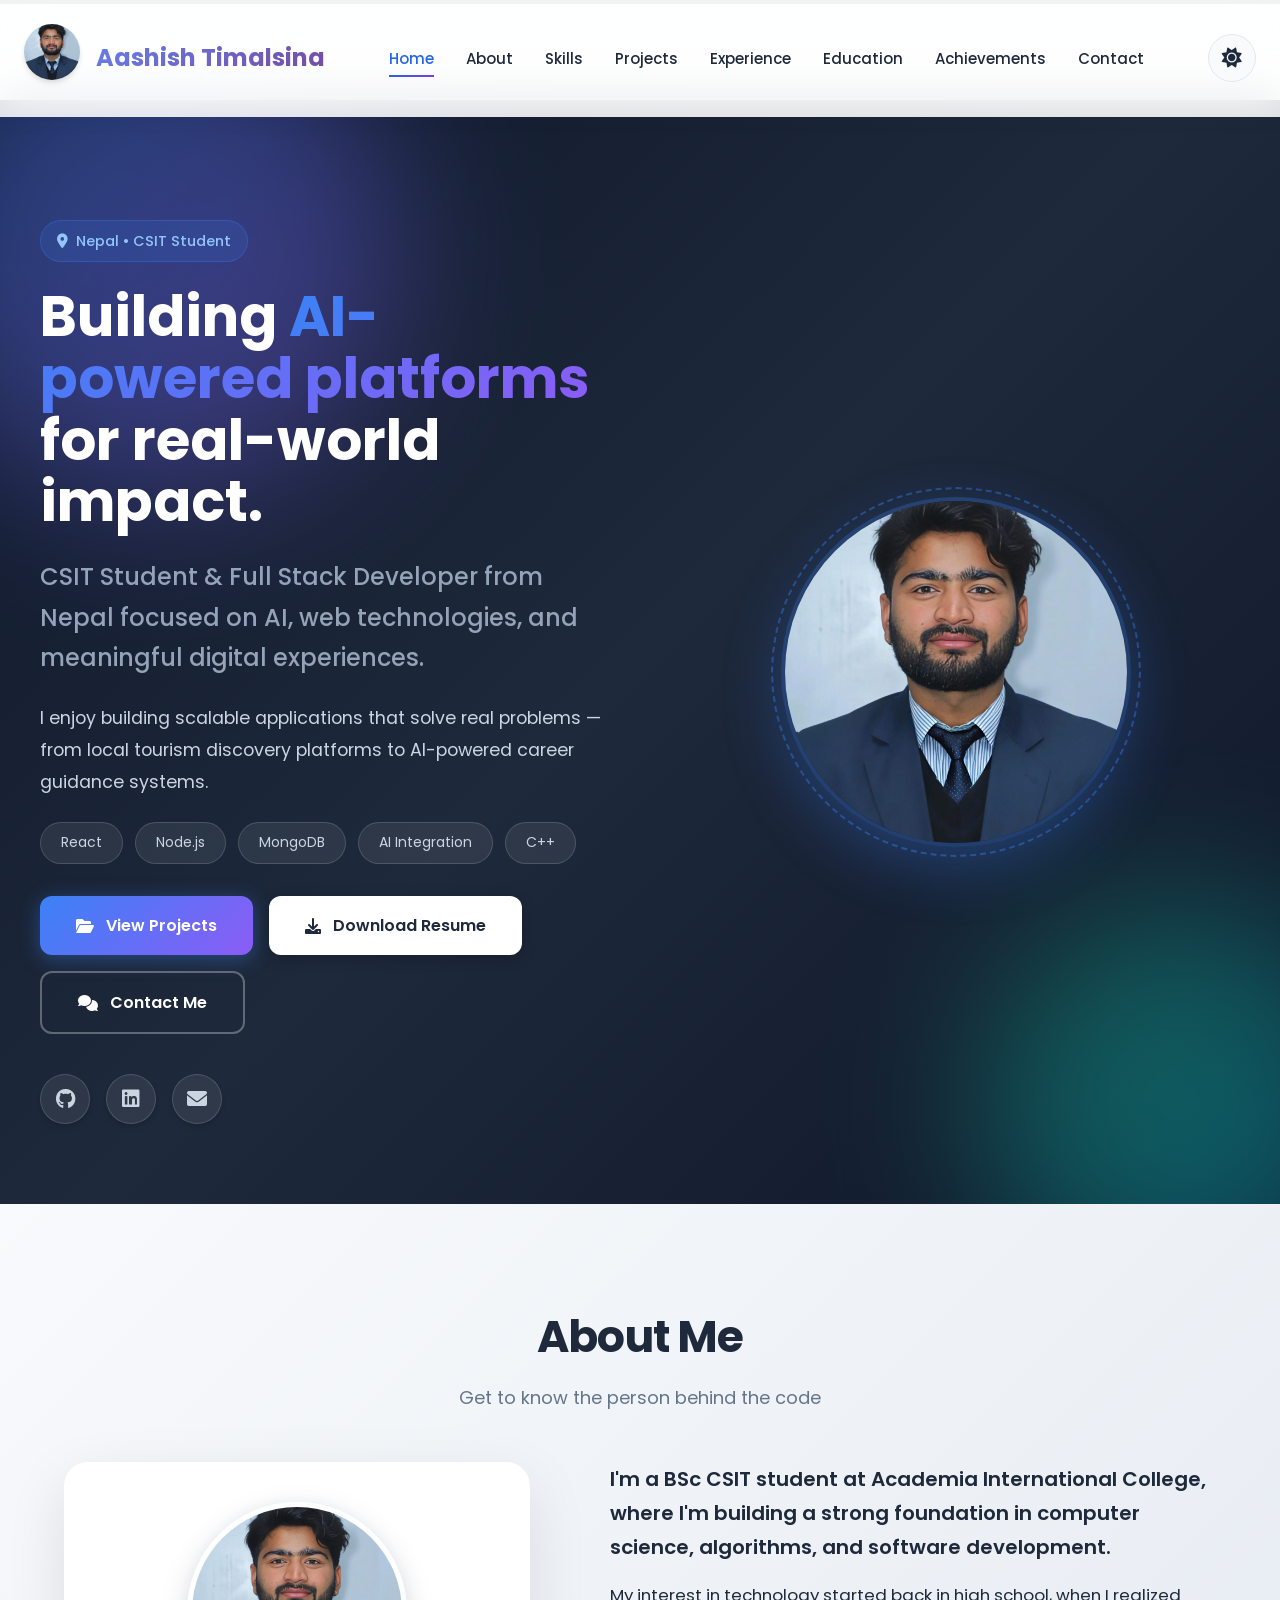
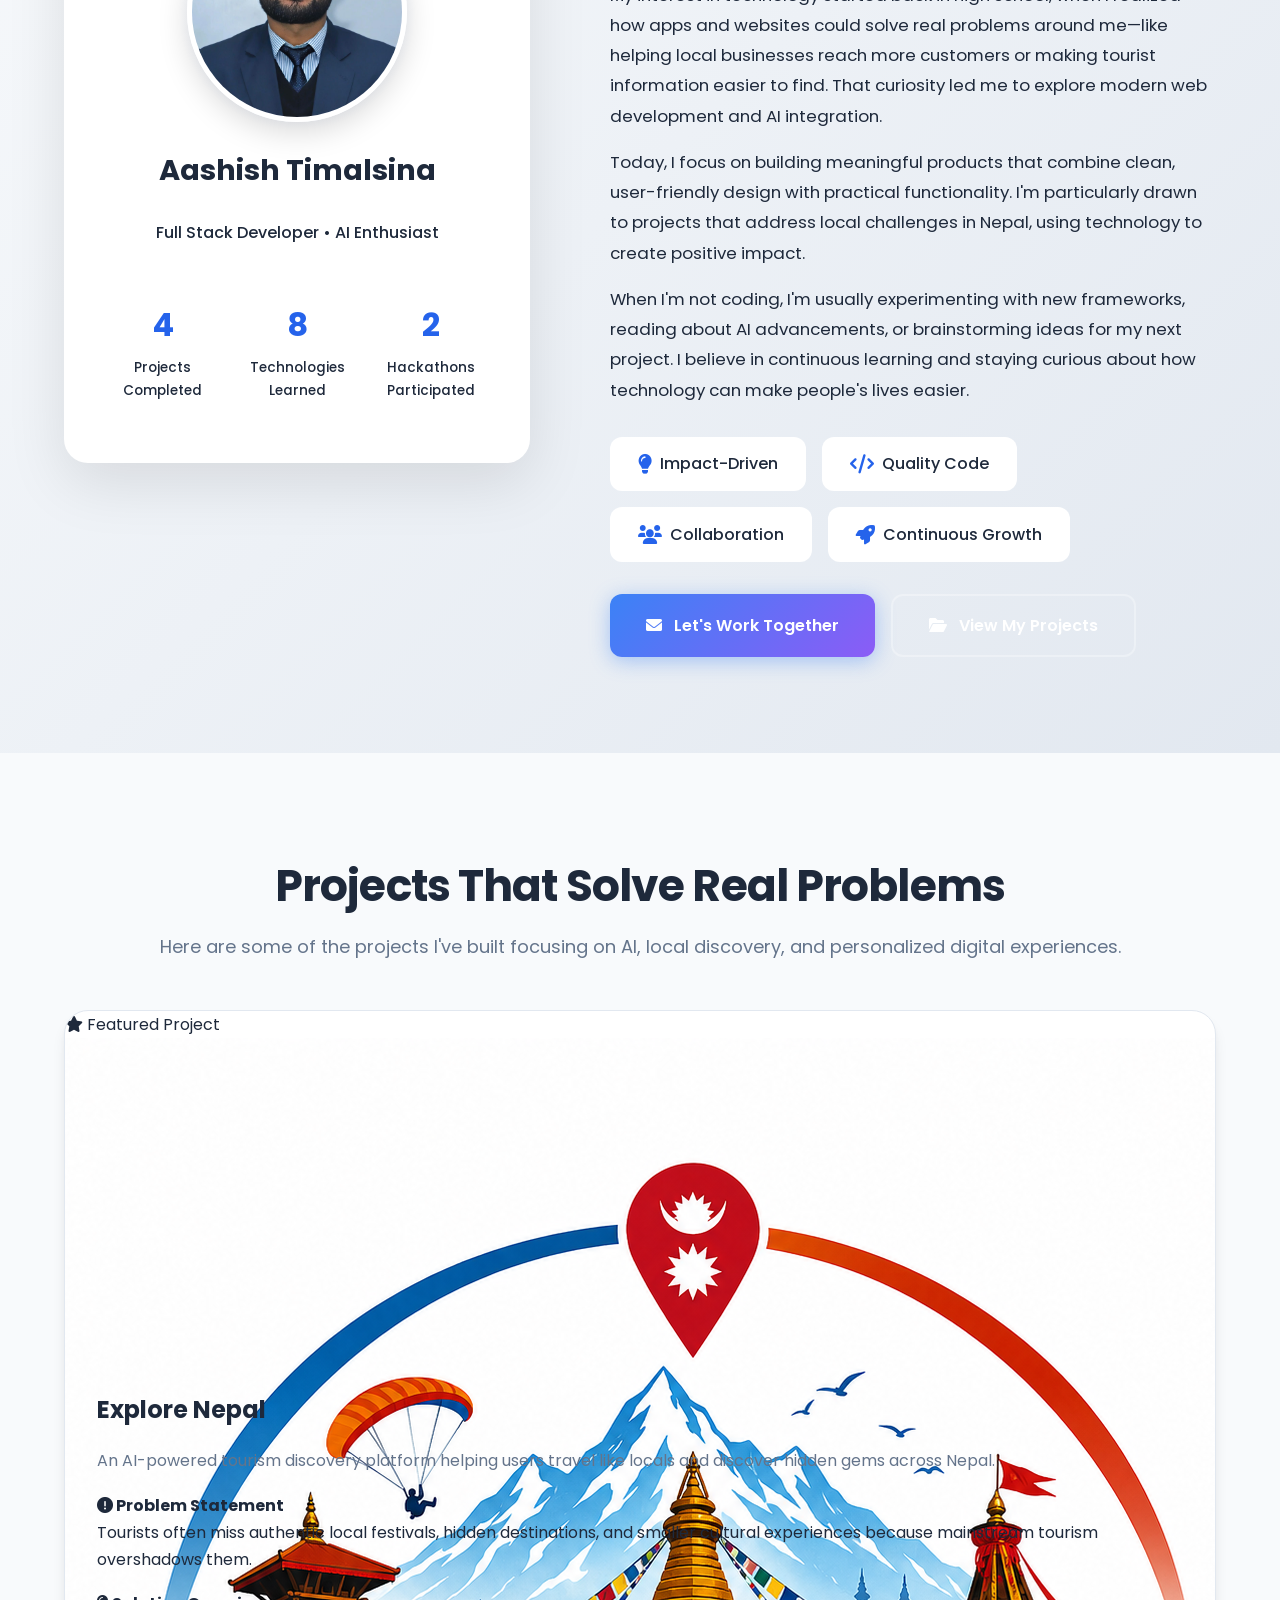
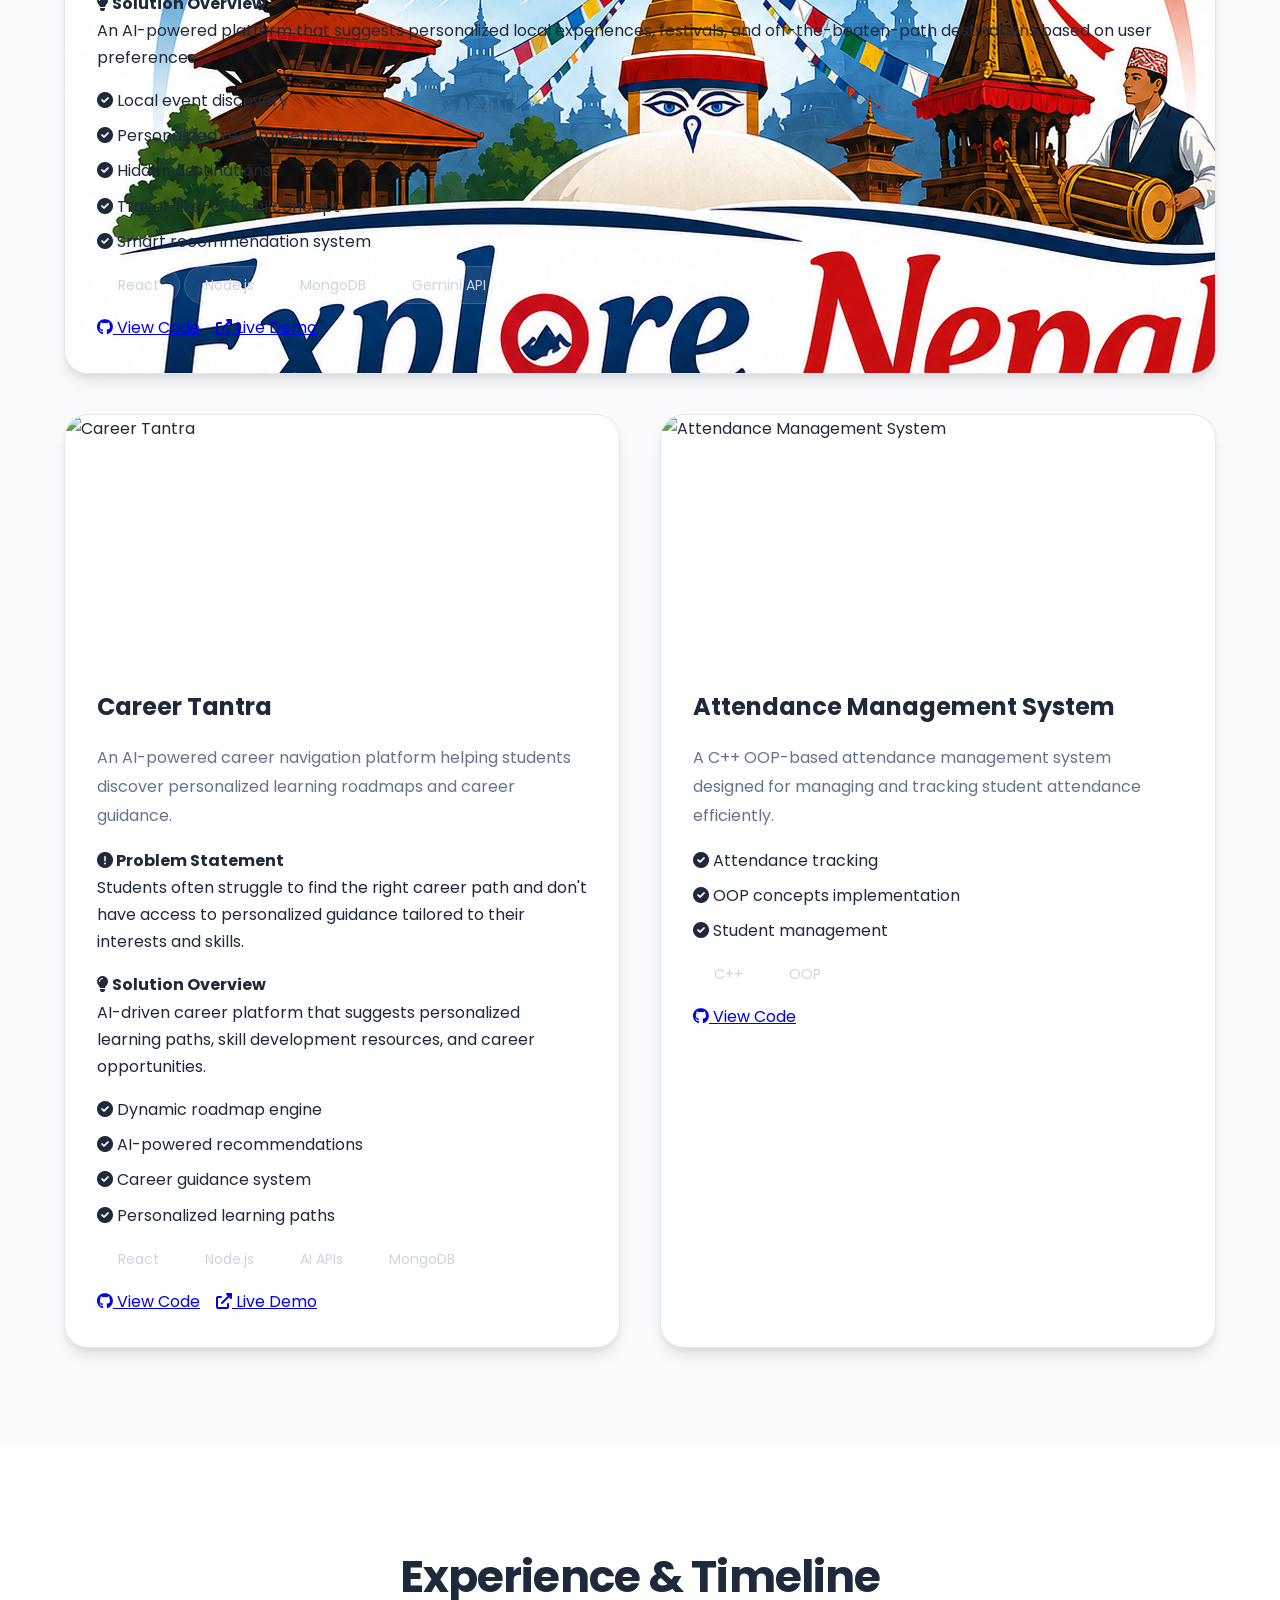
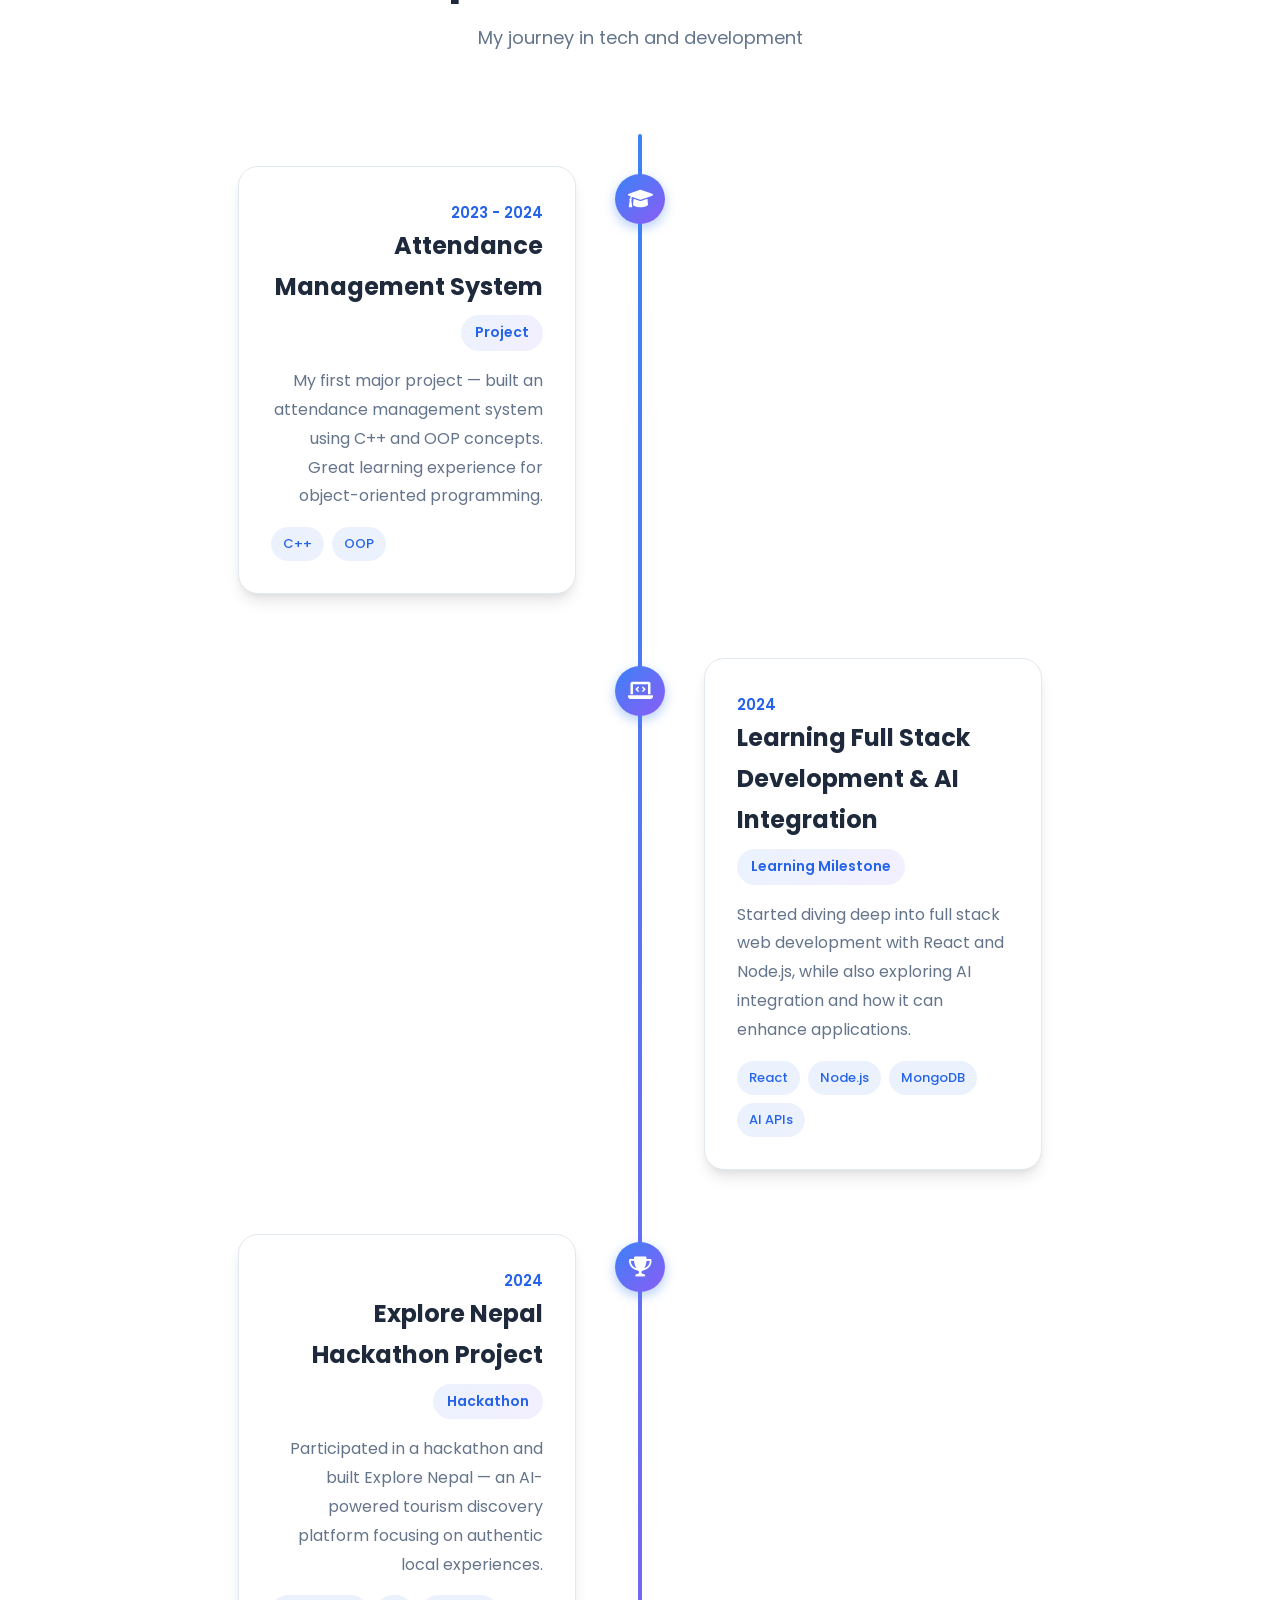
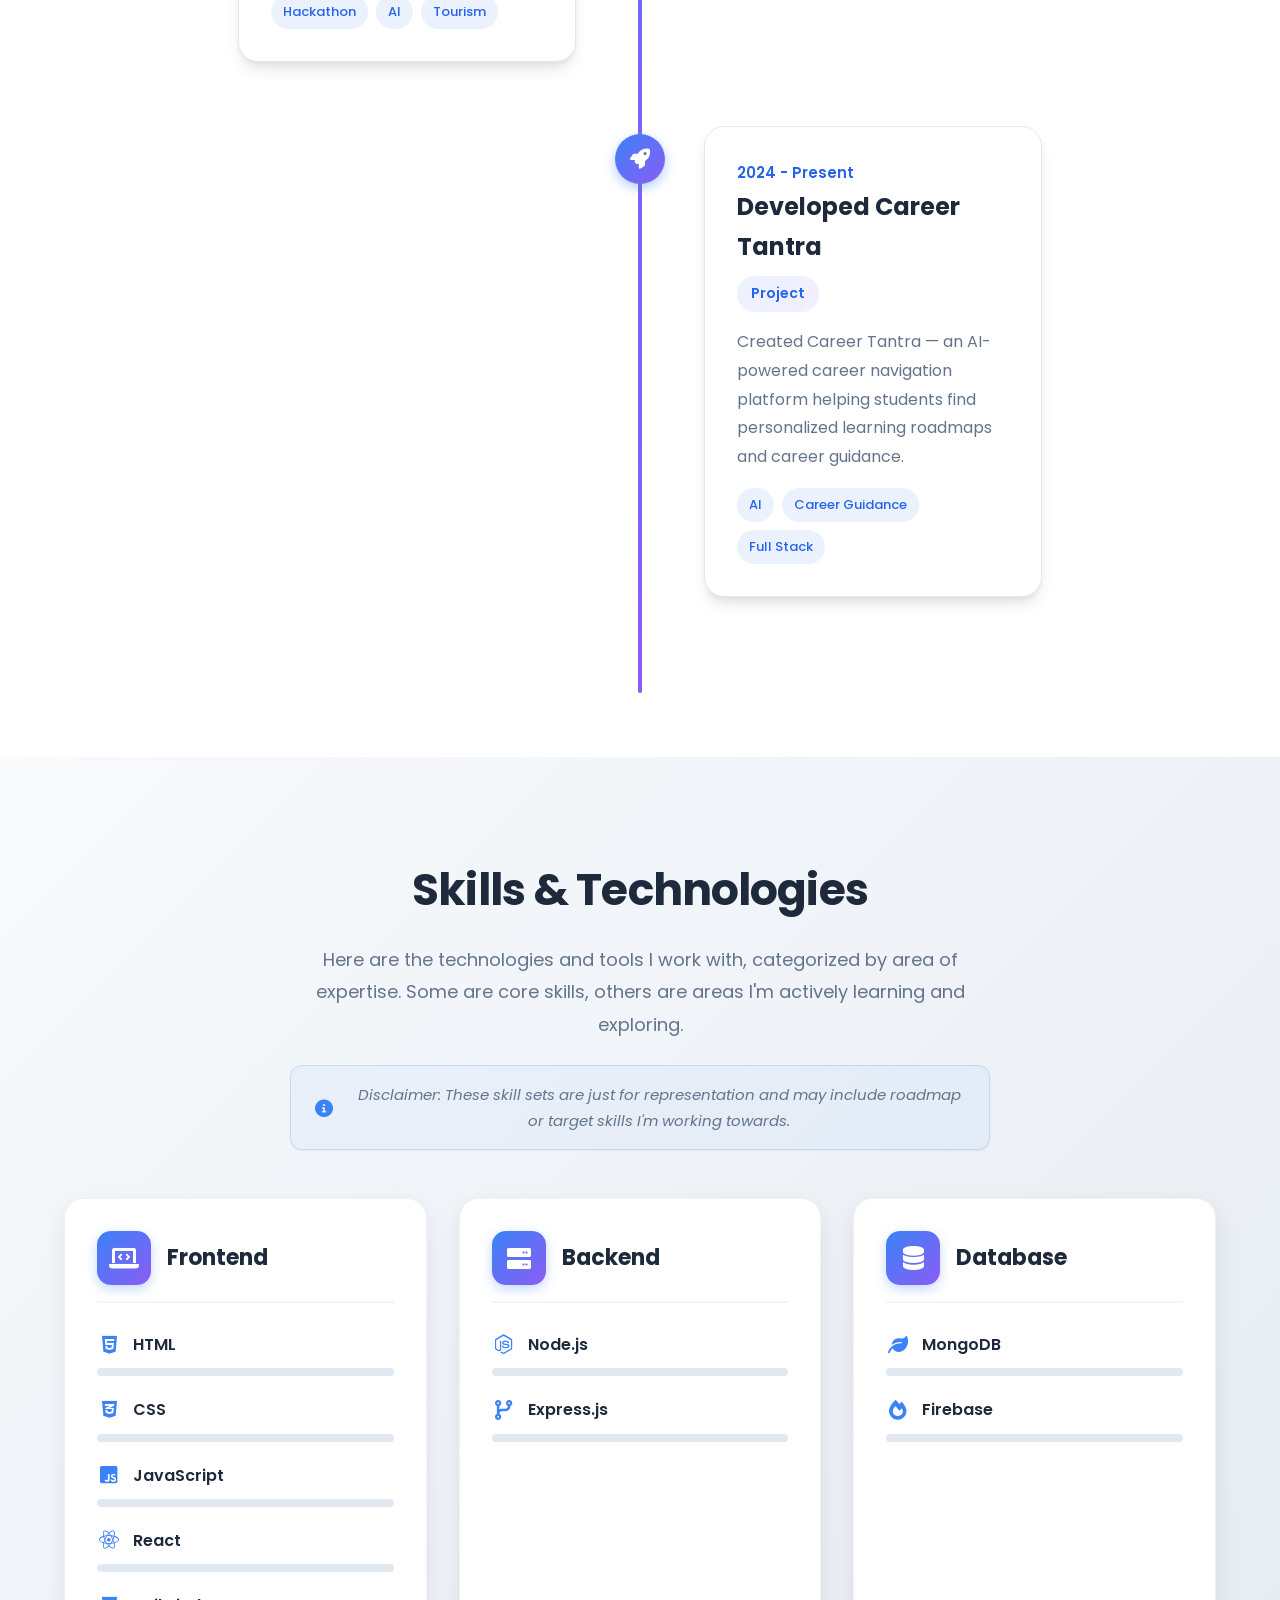
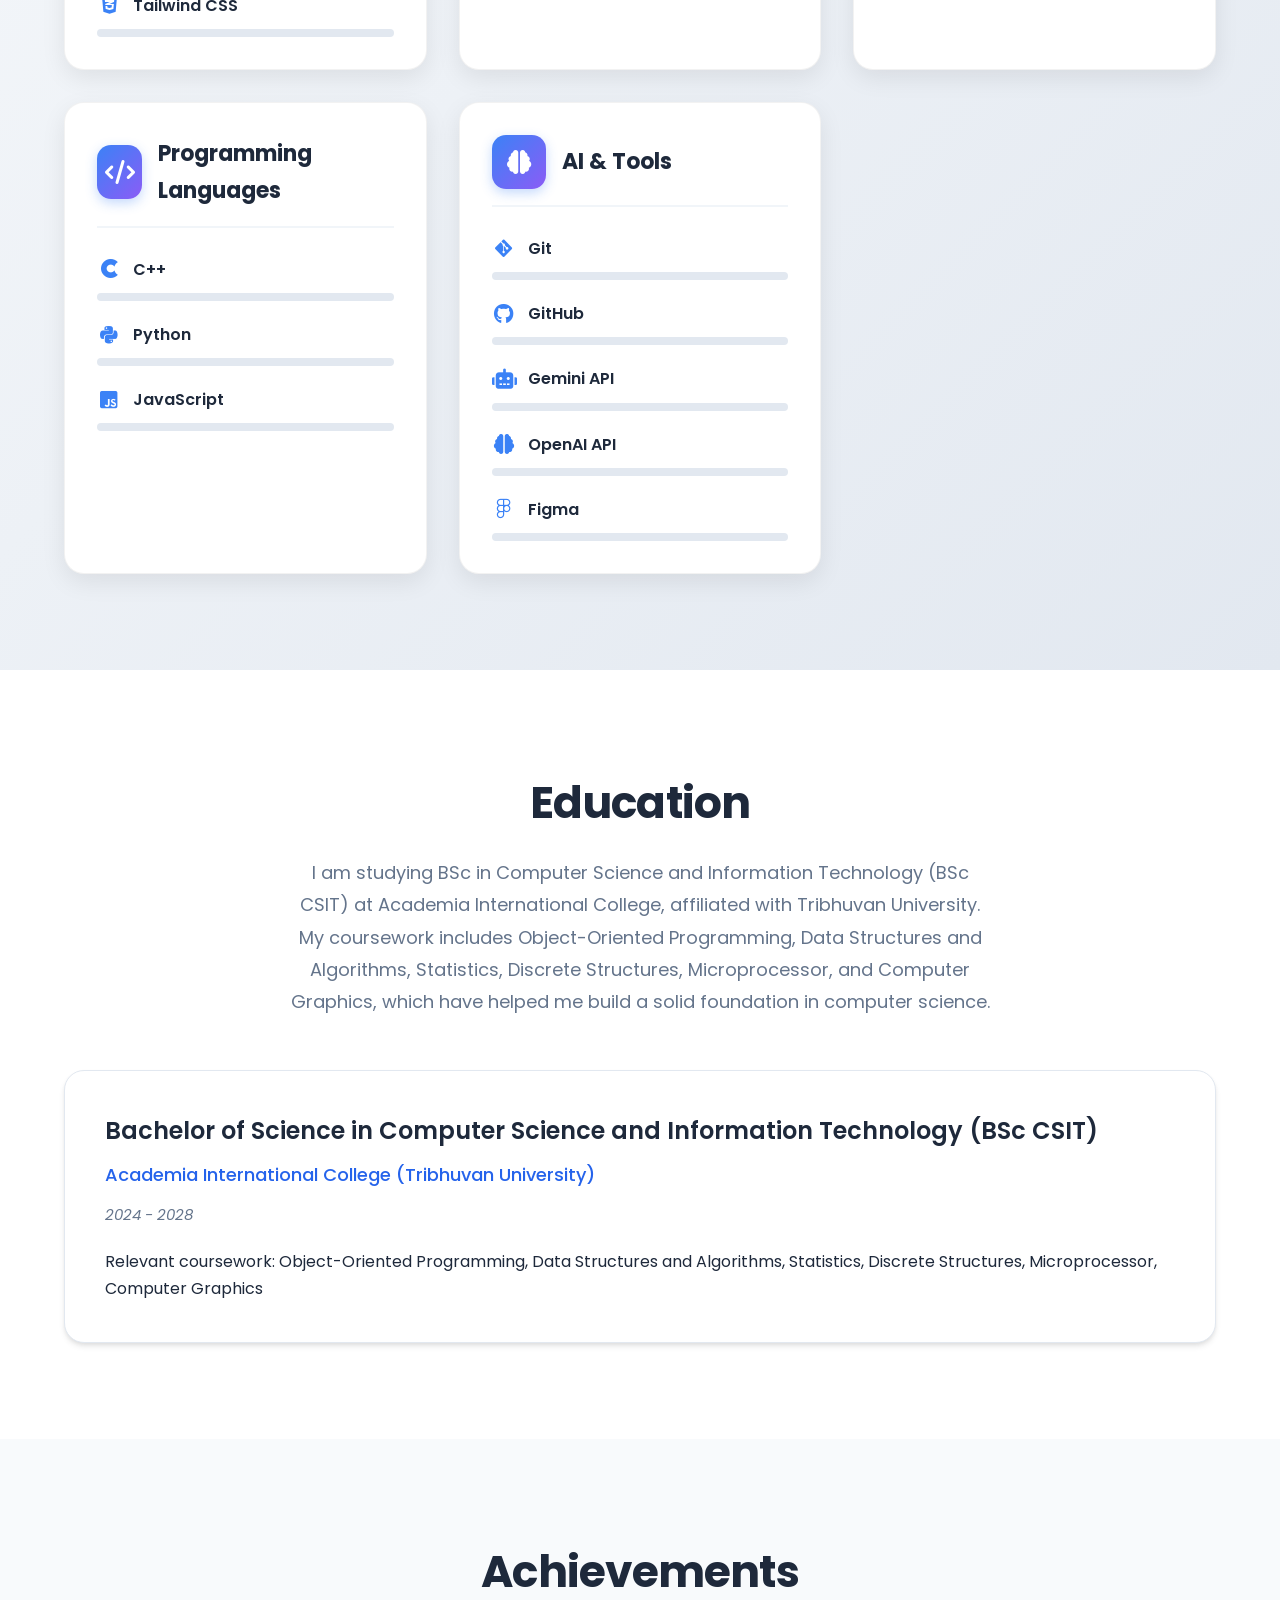
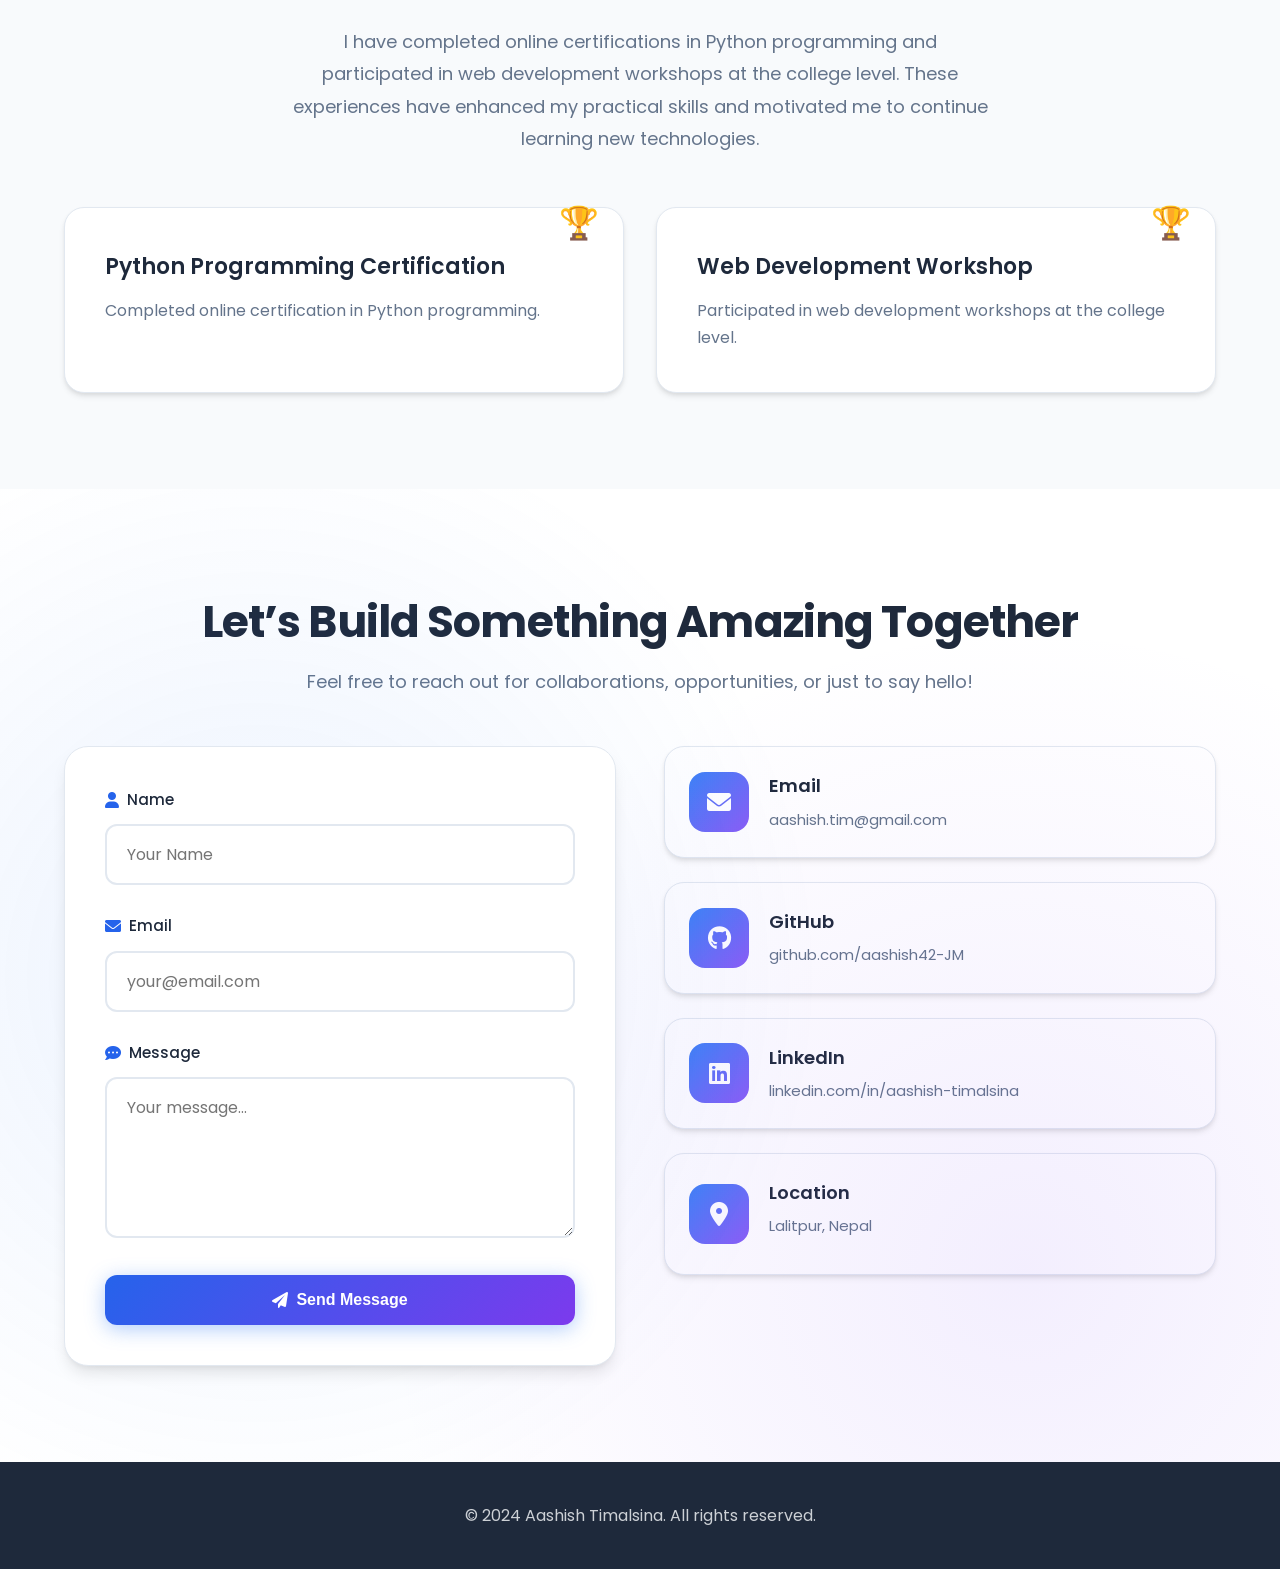
==== commit b25e843a: "Update portfolio: Improved About section, removed testimonials, added scroll animations" ====
--- a/index.html
+++ b/index.html
@@ -3,32 +3,67 @@
 <head>
     <meta charset="UTF-8">
     <meta name="viewport" content="width=device-width, initial-scale=1.0">
-    <title>Aashish Timalsina - Portfolio</title>
+    <meta name="description" content="Portfolio of Aashish Timalsina — a CSIT student and full stack developer building AI-powered platforms focused on career growth, local discovery, and modern web experiences.">
+    <meta name="keywords" content="Aashish Timalsina, full stack developer, AI developer, Nepal, web developer, portfolio, React, Node.js, MongoDB, machine learning">
+    <meta name="author" content="Aashish Timalsina">
+    <meta name="robots" content="index, follow">
+    
+    <!-- Open Graph Meta Tags -->
+    <meta property="og:title" content="Aashish Timalsina | Full Stack Developer & AI Enthusiast">
+    <meta property="og:description" content="Portfolio of Aashish Timalsina — a CSIT student and full stack developer building AI-powered platforms focused on career growth, local discovery, and modern web experiences.">
+    <meta property="og:type" content="website">
+    <meta property="og:url" content="https://yourportfolio.com/">
+    <meta property="og:image" content="https://yourportfolio.com/images/profile.jpg">
+    <meta property="og:site_name" content="Aashish Timalsina Portfolio">
+    
+    <!-- Twitter Card Meta Tags -->
+    <meta name="twitter:card" content="summary_large_image">
+    <meta name="twitter:title" content="Aashish Timalsina | Full Stack Developer & AI Enthusiast">
+    <meta name="twitter:description" content="Portfolio of Aashish Timalsina — a CSIT student and full stack developer building AI-powered platforms focused on career growth, local discovery, and modern web experiences.">
+    <meta name="twitter:image" content="https://yourportfolio.com/images/profile.jpg">
+    <meta name="twitter:creator" content="@yourtwitterhandle">
+    
+    <title>Aashish Timalsina | Full Stack Developer & AI Enthusiast</title>
     <link rel="icon" href="images/Favicon.png" type="image/png">
+    <link rel="canonical" href="https://yourportfolio.com/">
+    
+    <!-- Google Analytics (replace G-XXXXXXXXXX with your actual GA4 ID) -->
+    <script async src="https://www.googletagmanager.com/gtag/js?id=G-XXXXXXXXXX"></script>
+    <script>
+        window.dataLayer = window.dataLayer || [];
+        function gtag(){dataLayer.push(arguments);}
+        gtag('js', new Date());
+        gtag('config', 'G-XXXXXXXXXX', {
+            page_path: window.location.pathname,
+            anonymize_ip: true,
+            cookie_flags: 'SameSite=None;Secure'
+        });
+    </script>
+    
     <link rel="stylesheet" href="styles.css">
     <link rel="stylesheet" href="https://cdnjs.cloudflare.com/ajax/libs/font-awesome/6.0.0/css/all.min.css">
-    <link href="https://fonts.googleapis.com/css2?family=Poppins:wght@300;400;500;600;700&display=swap" rel="stylesheet">
+    <link href="https://fonts.googleapis.com/css2?family=Poppins:wght300;400;500;600;700&display=swap" rel="stylesheet">
 </head>
 <body>
     <header>
         <nav>
             <div class="nav-container">
-                <a href="index.html" class="logo">
+                <a href="#home" class="logo">
                     <div class="photo-container">
-                        <img src="images/profile.jpg" alt="Aashish Timalsina" class="header-photo" id="header-img">
-                        <img src="images/profile.jpg" alt="Aashish Timalsina" class="enlarged-photo">
+                        <img src="images/profile.jpg" alt="Aashish Timalsina" class="header-photo" id="header-img" loading="eager">
+                        <img src="images/profile.jpg" alt="Aashish Timalsina" class="enlarged-photo" loading="lazy">
                     </div>
                     <h1>Aashish Timalsina</h1>
                 </a>
                 <ul class="nav-links">
-                    <li><a href="index.html" class="active">Home</a></li>
-                    <li><a href="about.html">About</a></li>
-                    <li><a href="skills.html">Skills</a></li>
-                    <li><a href="projects.html">Projects</a></li>
-                    <li><a href="experience.html">Experience</a></li>
-                    <li><a href="education.html">Education</a></li>
-                    <li><a href="achievements.html">Achievements</a></li>
-                    <li><a href="contact.html">Contact</a></li>
+                    <li><a href="#home" class="active">Home</a></li>
+                    <li><a href="#about">About</a></li>
+                    <li><a href="#skills">Skills</a></li>
+                    <li><a href="#projects">Projects</a></li>
+                    <li><a href="#experience">Experience</a></li>
+                    <li><a href="#education">Education</a></li>
+                    <li><a href="#achievements">Achievements</a></li>
+                    <li><a href="#contact">Contact</a></li>
                 </ul>
                 <button id="theme-toggle" class="theme-toggle" title="Toggle Theme">
                     <i class="fas fa-sun"></i>
@@ -59,28 +94,23 @@
                     <span>Nepal • CSIT Student</span>
                 </div>
                 <h1 class="hero-title">
-                    Hi, I'm <span class="highlight">Aashish Timalsina</span>
+                    Building <span class="highlight">AI-powered platforms</span> for real-world impact.
                 </h1>
-                <h2 class="hero-subtitle">
-                    <span class="typing-text" id="typing-text"></span>
-                    <span class="typing-cursor">|</span>
-                </h2>
+                <p class="hero-subtitle">
+                    CSIT Student & Full Stack Developer from Nepal focused on AI, web technologies, and meaningful digital experiences.
+                </p>
                 <p class="hero-description">
-                    Full Stack Developer focused on building <span class="emphasis">AI-powered applications</span> that solve real-world problems. Currently exploring career growth platforms and local discovery tools.
+                    I enjoy building scalable applications that solve real problems — from local tourism discovery platforms to AI-powered career guidance systems.
                 </p>
-                <div class="hero-tagline">
-                    “Building AI-powered platforms focused on career growth and local discovery.”
-                </div>
                 <div class="hero-tech">
                     <span class="tech-pill">React</span>
                     <span class="tech-pill">Node.js</span>
                     <span class="tech-pill">MongoDB</span>
                     <span class="tech-pill">AI Integration</span>
                     <span class="tech-pill">C++</span>
-                    <span class="tech-pill">JavaScript</span>
                 </div>
                 <div class="hero-cta">
-                    <a href="projects.html" class="btn btn-primary">
+                    <a href="#projects" class="btn btn-primary">
                         <i class="fas fa-folder-open"></i>
                         View Projects
                     </a>
@@ -88,7 +118,7 @@
                         <i class="fas fa-download"></i>
                         Download Resume
                     </a>
-                    <a href="contact.html" class="btn btn-outline">
+                    <a href="#contact" class="btn btn-outline">
                         <i class="fas fa-comments"></i>
                         Contact Me
                     </a>
@@ -107,12 +137,729 @@
             </div>
             <div class="hero-right">
                 <div class="hero-image-wrapper">
+                    <div class="hero-image-glow"></div>
                     <img src="images/profile.jpg" alt="Aashish Timalsina" class="hero-image">
                     <div class="hero-image-border"></div>
                 </div>
             </div>
         </div>
     </section>
+
+    <section id="about" class="about-section">
+        <div class="container">
+            <div class="section-header">
+                <h2 class="section-title">About Me</h2>
+                <p class="section-subtitle">Get to know the person behind the code</p>
+            </div>
+            
+            <div class="about-content">
+                <div class="about-left">
+                    <div class="profile-card">
+                        <div class="profile-image-wrapper">
+                            <img src="images/profile.jpg" alt="Aashish Timalsina" class="profile-image">
+                            <div class="profile-glow"></div>
+                        </div>
+                        <h3 class="profile-name">Aashish Timalsina</h3>
+                        <p class="profile-role">Full Stack Developer • AI Enthusiast</p>
+                        <div class="profile-stats">
+                            <div class="profile-stat">
+                                <div class="stat-number">4</div>
+                                <div class="stat-label">Projects Completed</div>
+                            </div>
+                            <div class="profile-stat">
+                                <div class="stat-number">8</div>
+                                <div class="stat-label">Technologies Learned</div>
+                            </div>
+                            <div class="profile-stat">
+                                <div class="stat-number">2</div>
+                                <div class="stat-label">Hackathons Participated</div>
+                            </div>
+                        </div>
+                    </div>
+                </div>
+                
+                <div class="about-right">
+                    <div class="about-story">
+                        <p class="about-lead">
+                            I'm a BSc CSIT student at Academia International College, where I'm building a strong foundation in computer science, algorithms, and software development.
+                        </p>
+                        <p class="about-text">
+                            My interest in technology started back in high school, when I realized how apps and websites could solve real problems around me—like helping local businesses reach more customers or making tourist information easier to find. That curiosity led me to explore modern web development and AI integration.
+                        </p>
+                        <p class="about-text">
+                            Today, I focus on building meaningful products that combine clean, user-friendly design with practical functionality. I'm particularly drawn to projects that address local challenges in Nepal, using technology to create positive impact.
+                        </p>
+                        <p class="about-text">
+                            When I'm not coding, I'm usually experimenting with new frameworks, reading about AI advancements, or brainstorming ideas for my next project. I believe in continuous learning and staying curious about how technology can make people's lives easier.
+                        </p>
+                    </div>
+                    
+                    <div class="about-values">
+                        <div class="value-item">
+                            <i class="fas fa-lightbulb"></i>
+                            <span>Impact-Driven</span>
+                        </div>
+                        <div class="value-item">
+                            <i class="fas fa-code"></i>
+                            <span>Quality Code</span>
+                        </div>
+                        <div class="value-item">
+                            <i class="fas fa-users"></i>
+                            <span>Collaboration</span>
+                        </div>
+                        <div class="value-item">
+                            <i class="fas fa-rocket"></i>
+                            <span>Continuous Growth</span>
+                        </div>
+                    </div>
+                    
+                    <div class="about-buttons">
+                        <a href="#contact" class="btn btn-primary">
+                            <i class="fas fa-envelope"></i>
+                            Let's Work Together
+                        </a>
+                        <a href="#projects" class="btn btn-outline">
+                            <i class="fas fa-folder-open"></i>
+                            View My Projects
+                        </a>
+                    </div>
+                </div>
+            </div>
+        </div>
+    </section>
+
+    <section id="projects" class="projects-section">
+        <div class="container">
+            <div class="section-header">
+                <h2 class="section-title">Projects That Solve Real Problems</h2>
+                <p class="section-subtitle">Here are some of the projects I've built focusing on AI, local discovery, and personalized digital experiences.</p>
+            </div>
+            
+            <div class="projects-grid">
+                <!-- Project 1 - Featured -->
+                <div class="project-card featured">
+                    <div class="project-badge">
+                        <i class="fas fa-star"></i>
+                        Featured Project
+                    </div>
+                    <div class="project-image">
+                        <img src="images/logo.png" alt="Explore Nepal" loading="lazy">
+                        <div class="project-overlay">
+                            <div class="project-actions">
+                                <a href="#" class="project-link">
+                                    <i class="fab fa-github"></i>
+                                </a>
+                                <a href="#" class="project-link">
+                                    <i class="fas fa-external-link-alt"></i>
+                                </a>
+                            </div>
+                        </div>
+                    </div>
+                    <div class="project-content">
+                        <h3 class="project-title">Explore Nepal</h3>
+                        <p class="project-description">
+                            An AI-powered tourism discovery platform helping users travel like locals and discover hidden gems across Nepal.
+                        </p>
+                        
+                        <div class="problem-statement">
+                            <h4><i class="fas fa-exclamation-circle"></i> Problem Statement</h4>
+                            <p>Tourists often miss authentic local festivals, hidden destinations, and smaller cultural experiences because mainstream tourism overshadows them.</p>
+                        </div>
+                        
+                        <div class="solution-overview">
+                            <h4><i class="fas fa-lightbulb"></i> Solution Overview</h4>
+                            <p>An AI-powered platform that suggests personalized local experiences, festivals, and off-the-beaten-path destinations based on user preferences.</p>
+                        </div>
+                        
+                        <div class="project-features">
+                            <div class="project-feature">
+                                <i class="fas fa-check-circle"></i>
+                                <span>Local event discovery</span>
+                            </div>
+                            <div class="project-feature">
+                                <i class="fas fa-check-circle"></i>
+                                <span>Personalized recommendations</span>
+                            </div>
+                            <div class="project-feature">
+                                <i class="fas fa-check-circle"></i>
+                                <span>Hidden destinations</span>
+                            </div>
+                            <div class="project-feature">
+                                <i class="fas fa-check-circle"></i>
+                                <span>Travel-like-a-local concept</span>
+                            </div>
+                            <div class="project-feature">
+                                <i class="fas fa-check-circle"></i>
+                                <span>Smart recommendation system</span>
+                            </div>
+                        </div>
+                        
+                        <div class="project-tech">
+                            <span class="tech-pill">React</span>
+                            <span class="tech-pill">Node.js</span>
+                            <span class="tech-pill">MongoDB</span>
+                            <span class="tech-pill">Gemini API</span>
+                        </div>
+                        
+                        <div class="project-buttons">
+                            <a href="#" class="project-btn primary">
+                                <i class="fab fa-github"></i>
+                                View Code
+                            </a>
+                            <a href="#" class="project-btn secondary">
+                                <i class="fas fa-external-link-alt"></i>
+                                Live Demo
+                            </a>
+                        </div>
+                    </div>
+                </div>
+
+                <!-- Project 2 -->
+                <div class="project-card">
+                    <div class="project-image">
+                        <img src="images/project-career-tantra.jpg" alt="Career Tantra" loading="lazy">
+                        <div class="project-overlay">
+                            <div class="project-actions">
+                                <a href="#" class="project-link">
+                                    <i class="fab fa-github"></i>
+                                </a>
+                                <a href="#" class="project-link">
+                                    <i class="fas fa-external-link-alt"></i>
+                                </a>
+                            </div>
+                        </div>
+                    </div>
+                    <div class="project-content">
+                        <h3 class="project-title">Career Tantra</h3>
+                        <p class="project-description">
+                            An AI-powered career navigation platform helping students discover personalized learning roadmaps and career guidance.
+                        </p>
+                        
+                        <div class="problem-statement">
+                            <h4><i class="fas fa-exclamation-circle"></i> Problem Statement</h4>
+                            <p>Students often struggle to find the right career path and don't have access to personalized guidance tailored to their interests and skills.</p>
+                        </div>
+                        
+                        <div class="solution-overview">
+                            <h4><i class="fas fa-lightbulb"></i> Solution Overview</h4>
+                            <p>AI-driven career platform that suggests personalized learning paths, skill development resources, and career opportunities.</p>
+                        </div>
+                        
+                        <div class="project-features">
+                            <div class="project-feature">
+                                <i class="fas fa-check-circle"></i>
+                                <span>Dynamic roadmap engine</span>
+                            </div>
+                            <div class="project-feature">
+                                <i class="fas fa-check-circle"></i>
+                                <span>AI-powered recommendations</span>
+                            </div>
+                            <div class="project-feature">
+                                <i class="fas fa-check-circle"></i>
+                                <span>Career guidance system</span>
+                            </div>
+                            <div class="project-feature">
+                                <i class="fas fa-check-circle"></i>
+                                <span>Personalized learning paths</span>
+                            </div>
+                        </div>
+                        
+                        <div class="project-tech">
+                            <span class="tech-pill">React</span>
+                            <span class="tech-pill">Node.js</span>
+                            <span class="tech-pill">AI APIs</span>
+                            <span class="tech-pill">MongoDB</span>
+                        </div>
+                        
+                        <div class="project-buttons">
+                            <a href="#" class="project-btn primary">
+                                <i class="fab fa-github"></i>
+                                View Code
+                            </a>
+                            <a href="#" class="project-btn secondary">
+                                <i class="fas fa-external-link-alt"></i>
+                                Live Demo
+                            </a>
+                        </div>
+                    </div>
+                </div>
+
+                <!-- Project 3 -->
+                <div class="project-card">
+                    <div class="project-image">
+                        <img src="images/project-attendance.jpg" alt="Attendance Management System" loading="lazy">
+                        <div class="project-overlay">
+                            <div class="project-actions">
+                                <a href="#" class="project-link">
+                                    <i class="fab fa-github"></i>
+                                </a>
+                            </div>
+                        </div>
+                    </div>
+                    <div class="project-content">
+                        <h3 class="project-title">Attendance Management System</h3>
+                        <p class="project-description">
+                            A C++ OOP-based attendance management system designed for managing and tracking student attendance efficiently.
+                        </p>
+                        
+                        <div class="project-features">
+                            <div class="project-feature">
+                                <i class="fas fa-check-circle"></i>
+                                <span>Attendance tracking</span>
+                            </div>
+                            <div class="project-feature">
+                                <i class="fas fa-check-circle"></i>
+                                <span>OOP concepts implementation</span>
+                            </div>
+                            <div class="project-feature">
+                                <i class="fas fa-check-circle"></i>
+                                <span>Student management</span>
+                            </div>
+                        </div>
+                        
+                        <div class="project-tech">
+                            <span class="tech-pill">C++</span>
+                            <span class="tech-pill">OOP</span>
+                        </div>
+                        
+                        <div class="project-buttons">
+                            <a href="#" class="project-btn primary">
+                                <i class="fab fa-github"></i>
+                                View Code
+                            </a>
+                        </div>
+                    </div>
+                </div>
+            </div>
+        </div>
+    </section>
+
+    <section id="experience" class="experience-section">
+        <div class="container">
+            <div class="section-header">
+                <h2 class="section-title">Experience & Timeline</h2>
+                <p class="section-subtitle">My journey in tech and development</p>
+            </div>
+            
+            <div class="timeline">
+                <!-- Timeline Item 1 -->
+                <div class="timeline-item">
+                    <div class="timeline-marker">
+                        <i class="fas fa-graduation-cap"></i>
+                    </div>
+                    <div class="timeline-content">
+                        <span class="timeline-date">2023 - 2024</span>
+                        <h3 class="timeline-title">Attendance Management System</h3>
+                        <span class="timeline-category">Project</span>
+                        <p class="timeline-description">
+                            My first major project — built an attendance management system using C++ and OOP concepts. Great learning experience for object-oriented programming.
+                        </p>
+                        <div class="timeline-tags">
+                            <span class="tag">C++</span>
+                            <span class="tag">OOP</span>
+                        </div>
+                    </div>
+                </div>
+
+                <!-- Timeline Item 2 -->
+                <div class="timeline-item">
+                    <div class="timeline-marker">
+                        <i class="fas fa-laptop-code"></i>
+                    </div>
+                    <div class="timeline-content">
+                        <span class="timeline-date">2024</span>
+                        <h3 class="timeline-title">Learning Full Stack Development & AI Integration</h3>
+                        <span class="timeline-category">Learning Milestone</span>
+                        <p class="timeline-description">
+                            Started diving deep into full stack web development with React and Node.js, while also exploring AI integration and how it can enhance applications.
+                        </p>
+                        <div class="timeline-tags">
+                            <span class="tag">React</span>
+                            <span class="tag">Node.js</span>
+                            <span class="tag">MongoDB</span>
+                            <span class="tag">AI APIs</span>
+                        </div>
+                    </div>
+                </div>
+
+                <!-- Timeline Item 3 -->
+                <div class="timeline-item">
+                    <div class="timeline-marker">
+                        <i class="fas fa-trophy"></i>
+                    </div>
+                    <div class="timeline-content">
+                        <span class="timeline-date">2024</span>
+                        <h3 class="timeline-title">Explore Nepal Hackathon Project</h3>
+                        <span class="timeline-category">Hackathon</span>
+                        <p class="timeline-description">
+                            Participated in a hackathon and built Explore Nepal — an AI-powered tourism discovery platform focusing on authentic local experiences.
+                        </p>
+                        <div class="timeline-tags">
+                            <span class="tag">Hackathon</span>
+                            <span class="tag">AI</span>
+                            <span class="tag">Tourism</span>
+                        </div>
+                    </div>
+                </div>
+
+                <!-- Timeline Item 4 -->
+                <div class="timeline-item">
+                    <div class="timeline-marker">
+                        <i class="fas fa-rocket"></i>
+                    </div>
+                    <div class="timeline-content">
+                        <span class="timeline-date">2024 - Present</span>
+                        <h3 class="timeline-title">Developed Career Tantra</h3>
+                        <span class="timeline-category">Project</span>
+                        <p class="timeline-description">
+                            Created Career Tantra — an AI-powered career navigation platform helping students find personalized learning roadmaps and career guidance.
+                        </p>
+                        <div class="timeline-tags">
+                            <span class="tag">AI</span>
+                            <span class="tag">Career Guidance</span>
+                            <span class="tag">Full Stack</span>
+                        </div>
+                    </div>
+                </div>
+            </div>
+        </div>
+    </section>
+
+    <section id="skills" class="skills-section">
+        <div class="container">
+            <h2 class="section-title">Skills & Technologies</h2>
+            <p class="skills-intro">Here are the technologies and tools I work with, categorized by area of expertise. Some are core skills, others are areas I'm actively learning and exploring.</p>
+            
+            <p class="skills-disclaimer">
+                <i class="fas fa-info-circle"></i> 
+                Disclaimer: These skill sets are just for representation and may include roadmap or target skills I'm working towards.
+            </p>
+            
+            <div class="skills-categories">
+                <!-- Frontend Category -->
+                <div class="skill-category-card">
+                    <div class="category-header">
+                        <div class="category-icon">
+                            <i class="fas fa-laptop-code"></i>
+                        </div>
+                        <h3>Frontend</h3>
+                    </div>
+                    <div class="skills-list">
+                        <div class="skill-item" data-proficiency="90">
+                            <div class="skill-info">
+                                <i class="fab fa-html5"></i>
+                                <span>HTML</span>
+                            </div>
+                            <div class="skill-bar">
+                                <div class="skill-progress" data-width="90%"></div>
+                            </div>
+                        </div>
+                        <div class="skill-item" data-proficiency="85">
+                            <div class="skill-info">
+                                <i class="fab fa-css3-alt"></i>
+                                <span>CSS</span>
+                            </div>
+                            <div class="skill-bar">
+                                <div class="skill-progress" data-width="85%"></div>
+                            </div>
+                        </div>
+                        <div class="skill-item" data-proficiency="80">
+                            <div class="skill-info">
+                                <i class="fab fa-js-square"></i>
+                                <span>JavaScript</span>
+                            </div>
+                            <div class="skill-bar">
+                                <div class="skill-progress" data-width="80%"></div>
+                            </div>
+                        </div>
+                        <div class="skill-item" data-proficiency="70">
+                            <div class="skill-info">
+                                <i class="fab fa-react"></i>
+                                <span>React</span>
+                            </div>
+                            <div class="skill-bar">
+                                <div class="skill-progress" data-width="70%"></div>
+                            </div>
+                        </div>
+                        <div class="skill-item" data-proficiency="65">
+                            <div class="skill-info">
+                                <i class="fab fa-css3-alt"></i>
+                                <span>Tailwind CSS</span>
+                            </div>
+                            <div class="skill-bar">
+                                <div class="skill-progress" data-width="65%"></div>
+                            </div>
+                        </div>
+                    </div>
+                </div>
+
+                <!-- Backend Category -->
+                <div class="skill-category-card">
+                    <div class="category-header">
+                        <div class="category-icon">
+                            <i class="fas fa-server"></i>
+                        </div>
+                        <h3>Backend</h3>
+                    </div>
+                    <div class="skills-list">
+                        <div class="skill-item" data-proficiency="75">
+                            <div class="skill-info">
+                                <i class="fab fa-node-js"></i>
+                                <span>Node.js</span>
+                            </div>
+                            <div class="skill-bar">
+                                <div class="skill-progress" data-width="75%"></div>
+                            </div>
+                        </div>
+                        <div class="skill-item" data-proficiency="70">
+                            <div class="skill-info">
+                                <i class="fas fa-code-branch"></i>
+                                <span>Express.js</span>
+                            </div>
+                            <div class="skill-bar">
+                                <div class="skill-progress" data-width="70%"></div>
+                            </div>
+                        </div>
+                    </div>
+                </div>
+
+                <!-- Database Category -->
+                <div class="skill-category-card">
+                    <div class="category-header">
+                        <div class="category-icon">
+                            <i class="fas fa-database"></i>
+                        </div>
+                        <h3>Database</h3>
+                    </div>
+                    <div class="skills-list">
+                        <div class="skill-item" data-proficiency="70">
+                            <div class="skill-info">
+                                <i class="fas fa-leaf"></i>
+                                <span>MongoDB</span>
+                            </div>
+                            <div class="skill-bar">
+                                <div class="skill-progress" data-width="70%"></div>
+                            </div>
+                        </div>
+                        <div class="skill-item" data-proficiency="60">
+                            <div class="skill-info">
+                                <i class="fas fa-fire"></i>
+                                <span>Firebase</span>
+                            </div>
+                            <div class="skill-bar">
+                                <div class="skill-progress" data-width="60%"></div>
+                            </div>
+                        </div>
+                    </div>
+                </div>
+
+                <!-- Programming Languages Category -->
+                <div class="skill-category-card">
+                    <div class="category-header">
+                        <div class="category-icon">
+                            <i class="fas fa-code"></i>
+                        </div>
+                        <h3>Programming Languages</h3>
+                    </div>
+                    <div class="skills-list">
+                        <div class="skill-item" data-proficiency="80">
+                            <div class="skill-info">
+                                <i class="fab fa-cuttlefish"></i>
+                                <span>C++</span>
+                            </div>
+                            <div class="skill-bar">
+                                <div class="skill-progress" data-width="80%"></div>
+                            </div>
+                        </div>
+                        <div class="skill-item" data-proficiency="85">
+                            <div class="skill-info">
+                                <i class="fab fa-python"></i>
+                                <span>Python</span>
+                            </div>
+                            <div class="skill-bar">
+                                <div class="skill-progress" data-width="85%"></div>
+                            </div>
+                        </div>
+                        <div class="skill-item" data-proficiency="80">
+                            <div class="skill-info">
+                                <i class="fab fa-js-square"></i>
+                                <span>JavaScript</span>
+                            </div>
+                            <div class="skill-bar">
+                                <div class="skill-progress" data-width="80%"></div>
+                            </div>
+                        </div>
+                    </div>
+                </div>
+
+                <!-- AI & Tools Category -->
+                <div class="skill-category-card">
+                    <div class="category-header">
+                        <div class="category-icon">
+                            <i class="fas fa-brain"></i>
+                        </div>
+                        <h3>AI & Tools</h3>
+                    </div>
+                    <div class="skills-list">
+                        <div class="skill-item" data-proficiency="85">
+                            <div class="skill-info">
+                                <i class="fab fa-git-alt"></i>
+                                <span>Git</span>
+                            </div>
+                            <div class="skill-bar">
+                                <div class="skill-progress" data-width="85%"></div>
+                            </div>
+                        </div>
+                        <div class="skill-item" data-proficiency="80">
+                            <div class="skill-info">
+                                <i class="fab fa-github"></i>
+                                <span>GitHub</span>
+                            </div>
+                            <div class="skill-bar">
+                                <div class="skill-progress" data-width="80%"></div>
+                            </div>
+                        </div>
+                        <div class="skill-item" data-proficiency="70">
+                            <div class="skill-info">
+                                <i class="fas fa-robot"></i>
+                                <span>Gemini API</span>
+                            </div>
+                            <div class="skill-bar">
+                                <div class="skill-progress" data-width="70%"></div>
+                            </div>
+                        </div>
+                        <div class="skill-item" data-proficiency="65">
+                            <div class="skill-info">
+                                <i class="fas fa-brain"></i>
+                                <span>OpenAI API</span>
+                            </div>
+                            <div class="skill-bar">
+                                <div class="skill-progress" data-width="65%"></div>
+                            </div>
+                        </div>
+                        <div class="skill-item" data-proficiency="75">
+                            <div class="skill-info">
+                                <i class="fab fa-figma"></i>
+                                <span>Figma</span>
+                            </div>
+                            <div class="skill-bar">
+                                <div class="skill-progress" data-width="75%"></div>
+                            </div>
+                        </div>
+                    </div>
+                </div>
+            </div>
+        </div>
+    </section>
+
+    <section id="education">
+        <div class="container">
+            <h2 class="section-title">Education</h2>
+            <p>I am studying BSc in Computer Science and Information Technology (BSc CSIT) at Academia International College, affiliated with Tribhuvan University. My coursework includes Object-Oriented Programming, Data Structures and Algorithms, Statistics, Discrete Structures, Microprocessor, and Computer Graphics, which have helped me build a solid foundation in computer science.</p>
+            <br>
+            <div class="education-item">
+                <h3>Bachelor of Science in Computer Science and Information Technology (BSc CSIT)</h3>
+                <h4>Academia International College (Tribhuvan University)</h4>
+                <p class="date">2024 - 2028</p>
+                <p>Relevant coursework: Object-Oriented Programming, Data Structures and Algorithms, Statistics, Discrete Structures, Microprocessor, Computer Graphics</p>
+            </div>
+        </div>
+    </section>
+
+    <section id="achievements">
+        <div class="container">
+            <h2 class="section-title">Achievements</h2>
+            <p>I have completed online certifications in Python programming and participated in web development workshops at the college level. These experiences have enhanced my practical skills and motivated me to continue learning new technologies.</p>
+            <br>
+            <div class="achievements-list">
+                <div class="achievement-item">
+                    <h3>Python Programming Certification</h3>
+                    <p>Completed online certification in Python programming.</p>
+                </div>
+                <div class="achievement-item">
+                    <h3>Web Development Workshop</h3>
+                    <p>Participated in web development workshops at the college level.</p>
+                </div>
+            </div>
+        </div>
+    </section>
+
+
+
+    <section id="contact">
+        <div class="container">
+            <div class="section-header">
+                <h2>Let’s Build Something Amazing Together</h2>
+                <p>Feel free to reach out for collaborations, opportunities, or just to say hello!</p>
+            </div>
+            <div class="contact-content">
+                <form id="contact-form" class="contact-form">
+                    <div class="form-group">
+                        <label for="name"><i class="fas fa-user"></i> Name</label>
+                        <input type="text" id="name" name="name" placeholder="Your Name" required>
+                    </div>
+                    <div class="form-group">
+                        <label for="email"><i class="fas fa-envelope"></i> Email</label>
+                        <input type="email" id="email" name="email" placeholder="your@email.com" required>
+                    </div>
+                    <div class="form-group">
+                        <label for="message"><i class="fas fa-comment-dots"></i> Message</label>
+                        <textarea id="message" name="message" rows="5" placeholder="Your message..." required></textarea>
+                    </div>
+                    <button type="submit" class="btn btn-primary">
+                        <i class="fas fa-paper-plane"></i> Send Message
+                    </button>
+                </form>
+                <div class="contact-info">
+                    <div class="contact-item">
+                        <div class="contact-icon">
+                            <i class="fas fa-envelope"></i>
+                        </div>
+                        <div class="contact-details">
+                            <h3>Email</h3>
+                            <a href="mailto:aashish.tim@gmail.com">aashish.tim@gmail.com</a>
+                        </div>
+                    </div>
+                    <div class="contact-item">
+                        <div class="contact-icon">
+                            <i class="fab fa-github"></i>
+                        </div>
+                        <div class="contact-details">
+                            <h3>GitHub</h3>
+                            <a href="https://github.com/aashish42-JM" target="_blank">github.com/aashish42-JM</a>
+                        </div>
+                    </div>
+                    <div class="contact-item">
+                        <div class="contact-icon">
+                            <i class="fab fa-linkedin"></i>
+                        </div>
+                        <div class="contact-details">
+                            <h3>LinkedIn</h3>
+                            <a href="https://www.linkedin.com/in/aashish-timalsina/" target="_blank">linkedin.com/in/aashish-timalsina</a>
+                        </div>
+                    </div>
+                    <div class="contact-item">
+                        <div class="contact-icon">
+                            <i class="fas fa-map-marker-alt"></i>
+                        </div>
+                        <div class="contact-details">
+                            <h3>Location</h3>
+                            <p>Lalitpur, Nepal</p>
+                        </div>
+                    </div>
+                </div>
+            </div>
+        </div>
+    </section>
+
+    <!-- Toast Notification -->
+    <div id="toast" class="toast">
+        <div class="toast-content">
+            <i class="toast-icon"></i>
+            <div class="toast-message"></div>
+        </div>
+        <div class="toast-progress"></div>
+    </div>
 
     <footer>
         <div class="container">
--- a/styles.css
+++ b/styles.css
@@ -49,6 +49,7 @@
     --bg-light: #f8fafc;
     --bg-white: #ffffff;
     --bg-card: #ffffff;
+    --bg-secondary: #ffffff;
     --border-color: #e2e8f0;
     --shadow-sm: 0 1px 2px 0 rgba(0, 0, 0, 0.05);
     --shadow-md: 0 4px 6px -1px rgba(0, 0, 0, 0.1), 0 2px 4px -1px rgba(0, 0, 0, 0.06);
@@ -60,12 +61,18 @@
 
 /* Dark Mode Colors */
 body.dark-mode {
-    --text-dark: #f8fafc;
+    --text-dark: #f1f5f9;
     --text-light: #94a3b8;
+    --text-white: #0f172a;
     --bg-light: #0f172a;
     --bg-white: #1e293b;
     --bg-card: #1e293b;
+    --bg-secondary: #1e293b;
     --border-color: #334155;
+    --shadow-sm: 0 1px 2px 0 rgba(0, 0, 0, 0.3);
+    --shadow-md: 0 4px 6px -1px rgba(0, 0, 0, 0.4), 0 2px 4px -1px rgba(0, 0, 0, 0.3);
+    --shadow-lg: 0 10px 15px -3px rgba(0, 0, 0, 0.4), 0 4px 6px -2px rgba(0, 0, 0, 0.3);
+    --shadow-xl: 0 20px 25px -5px rgba(0, 0, 0, 0.4), 0 10px 10px -5px rgba(0, 0, 0, 0.3);
 }
 
 /* Animations */
@@ -149,6 +156,7 @@
     overflow-x: hidden;
     padding-top: 100px;
     margin: 0;
+    transition: background-color 0.4s cubic-bezier(0.4, 0, 0.2, 1), color 0.4s cubic-bezier(0.4, 0, 0.2, 1);
 }
 
 .container {
@@ -321,8 +329,110 @@
     width: 100%;
 }
 
+/* Nav links and dropdown */
 .nav-links {
+    display: flex;
+    list-style: none;
+    gap: 2rem;
+    align-items: center;
     transform-origin: top;
+}
+
+/* Hide mobile-only links on desktop */
+.mobile-only {
+    display: none;
+}
+
+/* Dropdown menu styles */
+.nav-dropdown {
+    position: relative;
+}
+
+.dropdown-toggle {
+    cursor: pointer;
+    display: flex;
+    align-items: center;
+    gap: 0.5rem;
+    padding: 0.5rem 0;
+    font-weight: 500;
+    color: var(--text-dark);
+    transition: color 0.3s ease;
+}
+
+.dropdown-toggle:hover {
+    color: var(--primary-color);
+}
+
+.dropdown-menu {
+    position: absolute;
+    top: 100%;
+    right: 0;
+    background: var(--bg-secondary);
+    border: 1px solid var(--border-color);
+    border-radius: 16px;
+    padding: 0.5rem 0;
+    margin-top: 0.75rem;
+    min-width: 220px;
+    box-shadow: 0 10px 40px rgba(0, 0, 0, 0.1);
+    opacity: 0;
+    visibility: hidden;
+    transform: translateY(-15px) scale(0.95);
+    transition: all 0.3s cubic-bezier(0.4, 0, 0.2, 1);
+    z-index: 1000;
+    backdrop-filter: blur(20px);
+    -webkit-backdrop-filter: blur(20px);
+}
+
+/* Add an arrow to the dropdown */
+.dropdown-menu::before {
+    content: '';
+    position: absolute;
+    top: -8px;
+    right: 20px;
+    width: 0;
+    height: 0;
+    border-left: 8px solid transparent;
+    border-right: 8px solid transparent;
+    border-bottom: 8px solid var(--bg-secondary);
+}
+
+.nav-dropdown:hover .dropdown-menu,
+.nav-dropdown:focus-within .dropdown-menu {
+    opacity: 1;
+    visibility: visible;
+    transform: translateY(0) scale(1);
+}
+
+.dropdown-menu li {
+    width: 100%;
+}
+
+.dropdown-menu a {
+    display: flex;
+    align-items: center;
+    gap: 0.75rem;
+    padding: 0.75rem 1.25rem;
+    width: 100%;
+    color: var(--text-dark);
+    text-decoration: none;
+    transition: all 0.2s ease;
+    font-weight: 500;
+}
+
+.dropdown-menu a:hover {
+    background: linear-gradient(135deg, rgba(59, 130, 246, 0.1) 0%, rgba(139, 92, 246, 0.1) 100%);
+    color: var(--primary-color);
+}
+
+.dropdown-menu a.active {
+    background: linear-gradient(135deg, rgba(59, 130, 246, 0.15) 0%, rgba(139, 92, 246, 0.15) 100%);
+    color: var(--primary-color);
+}
+
+.dropdown-menu a i {
+    width: 20px;
+    text-align: center;
+    font-size: 1rem;
 }
 
 .nav-links.active {
@@ -691,6 +801,27 @@
     height: 350px;
 }
 
+.hero-image-glow {
+    position: absolute;
+    width: 100%;
+    height: 100%;
+    border-radius: 50%;
+    background: radial-gradient(circle, rgba(59, 130, 246, 0.3) 0%, rgba(139, 92, 246, 0.1) 50%, transparent 70%);
+    animation: pulse-glow 3s ease-in-out infinite;
+    z-index: 0;
+}
+
+@keyframes pulse-glow {
+    0%, 100% {
+        transform: scale(1);
+        opacity: 0.5;
+    }
+    50% {
+        transform: scale(1.1);
+        opacity: 0.8;
+    }
+}
+
 .hero-image {
     width: 100%;
     height: 100%;
@@ -700,6 +831,16 @@
     z-index: 1;
     border: 4px solid rgba(59, 130, 246, 0.3);
     box-shadow: 0 20px 60px rgba(59, 130, 246, 0.3);
+    animation: float 6s ease-in-out infinite;
+}
+
+@keyframes float {
+    0%, 100% {
+        transform: translateY(0px);
+    }
+    50% {
+        transform: translateY(-15px);
+    }
 }
 
 .hero-image-border {
@@ -810,156 +951,223 @@
 
 .about-content {
     display: grid;
-    grid-template-columns: 1fr 1.2fr;
-    gap: 4rem;
+    grid-template-columns: 1fr 1.3fr;
+    gap: 5rem;
     align-items: start;
-    margin-bottom: 4rem;
 }
 
 .about-left {
     display: flex;
     justify-content: center;
-}
-
-.about-image-wrapper {
+    opacity: 1;
+    transform: translateY(0);
+    transition: all 0.6s cubic-bezier(0.4, 0, 0.2, 1);
+}
+
+.about-right {
+    display: flex;
+    flex-direction: column;
+    gap: 2rem;
+    opacity: 1;
+    transform: translateY(0);
+    transition: all 0.6s cubic-bezier(0.4, 0, 0.2, 1) 0.2s;
+}
+
+.profile-card {
+    background: white;
+    border-radius: 24px;
+    padding: 2.5rem;
+    box-shadow: 0 20px 60px rgba(0, 0, 0, 0.1);
+    display: flex;
+    flex-direction: column;
+    align-items: center;
+    gap: 1.5rem;
     position: relative;
-    width: 350px;
-}
-
-.about-image {
-    width: 100%;
-    height: auto;
-    border-radius: 20px;
-    box-shadow: 0 20px 40px rgba(0, 0, 0, 0.15);
-    transition: all 0.4s cubic-bezier(0.4, 0, 0.2, 1);
+    overflow: hidden;
+}
+
+.profile-image-wrapper {
     position: relative;
-    z-index: 1;
-}
-
-.about-image:hover {
-    transform: translateY(-10px);
-    box-shadow: 0 30px 60px rgba(0, 0, 0, 0.2);
-}
-
-.about-image-decoration {
-    position: absolute;
-    top: 20px;
-    left: 20px;
+    width: 220px;
+    height: 220px;
+}
+
+.profile-image {
     width: 100%;
     height: 100%;
-    border-radius: 20px;
-    background: linear-gradient(135deg, #3b82f6 0%, #8b5cf6 100%);
-    opacity: 0.2;
-    z-index: 0;
-}
-
-.about-right {
+    object-fit: cover;
+    border-radius: 50%;
+    position: relative;
+    z-index: 2;
+    border: 5px solid white;
+    box-shadow: 0 10px 30px rgba(0, 0, 0, 0.15);
+}
+
+.profile-glow {
+    position: absolute;
+    top: 50%;
+    left: 50%;
+    transform: translate(-50%, -50%);
+    width: 240px;
+    height: 240px;
+    background: radial-gradient(circle, var(--primary-color) 0%, transparent 70%);
+    opacity: 0.3;
+    z-index: 1;
+    animation: pulse 3s ease-in-out infinite;
+}
+
+@keyframes pulse {
+    0%, 100% { transform: translate(-50%, -50%) scale(1); opacity: 0.3; }
+    50% { transform: translate(-50%, -50%) scale(1.1); opacity: 0.5; }
+}
+
+.profile-name {
+    font-size: 1.8rem;
+    font-weight: 700;
+    color: var(--text-color);
+    margin: 0;
+}
+
+.profile-role {
+    font-size: 1rem;
+    color: var(--text-secondary);
+    margin: 0;
+    font-weight: 500;
+}
+
+.profile-stats {
+    display: grid;
+    grid-template-columns: repeat(3, 1fr);
+    gap: 1rem;
+    width: 100%;
+    margin-top: 0.5rem;
+}
+
+.profile-stat {
+    text-align: center;
+    padding: 1.25rem 0.75rem;
+    background: linear-gradient(135deg, var(--bg-secondary) 0%, white 100%);
+    border-radius: 12px;
+    transition: all 0.3s ease;
+}
+
+.profile-stat:hover {
+    transform: translateY(-4px);
+    box-shadow: 0 8px 20px rgba(0, 0, 0, 0.08);
+}
+
+.profile-stat .stat-number {
+    font-size: 2rem;
+    font-weight: 700;
+    color: var(--primary-color);
+    display: block;
+    margin-bottom: 0.25rem;
+}
+
+.profile-stat .stat-label {
+    font-size: 0.85rem;
+    color: var(--text-secondary);
+    font-weight: 500;
+}
+
+.about-story {
     display: flex;
     flex-direction: column;
-    gap: 1.5rem;
+    gap: 1rem;
 }
 
 .about-lead {
     font-size: 1.25rem;
-    font-weight: 500;
-    color: #1e293b;
+    font-weight: 600;
+    color: var(--text-color);
     line-height: 1.7;
     margin: 0;
 }
 
-.about-story p,
-.about-focus p {
-    font-size: 1.0625rem;
+.about-text {
+    font-size: 1.05rem;
+    color: var(--text-secondary);
     line-height: 1.8;
-    color: #475569;
     margin: 0;
 }
 
 .about-values {
     display: flex;
     flex-wrap: wrap;
-    gap: 1.5rem;
-    margin-top: 1rem;
+    gap: 1rem;
 }
 
 .value-item {
     display: flex;
     align-items: center;
-    gap: 0.75rem;
-    padding: 0.75rem 1.25rem;
-    background: white;
+    gap: 0.5rem;
+    padding: 0.85rem 1.75rem;
+    background-color: var(--bg-secondary);
     border-radius: 12px;
-    box-shadow: 0 4px 12px rgba(0, 0, 0, 0.05);
+    font-weight: 500;
+    color: var(--text-color);
     transition: all 0.3s ease;
 }
 
 .value-item:hover {
-    transform: translateY(-3px);
-    box-shadow: 0 8px 20px rgba(0, 0, 0, 0.1);
+    background-color: var(--primary-color);
+    color: white;
+    transform: translateY(-2px);
 }
 
 .value-item i {
-    font-size: 1.25rem;
-    color: #3b82f6;
-}
-
-.value-item span {
-    font-size: 0.9375rem;
-    font-weight: 500;
-    color: #1e293b;
-}
-
-.about-stats {
-    display: grid;
-    grid-template-columns: repeat(auto-fit, minmax(240px, 1fr));
-    gap: 2rem;
-}
-
-.stat-card {
-    background: white;
-    padding: 2rem;
-    border-radius: 16px;
-    box-shadow: 0 8px 24px rgba(0, 0, 0, 0.08);
-    display: flex;
-    align-items: center;
-    gap: 1.5rem;
-    transition: all 0.3s cubic-bezier(0.4, 0, 0.2, 1);
-}
-
-.stat-card:hover {
-    transform: translateY(-8px);
-    box-shadow: 0 16px 40px rgba(0, 0, 0, 0.12);
-}
-
-.stat-icon {
-    width: 64px;
-    height: 64px;
-    background: linear-gradient(135deg, #3b82f6 0%, #8b5cf6 100%);
-    border-radius: 14px;
-    display: flex;
-    align-items: center;
-    justify-content: center;
+    color: var(--primary-color);
+    font-size: 1.2rem;
+    transition: color 0.3s ease;
+}
+
+.value-item:hover i {
     color: white;
-    font-size: 1.75rem;
-}
-
-.stat-content {
-    display: flex;
-    flex-direction: column;
-}
-
-.stat-number {
-    font-size: 2.5rem;
-    font-weight: 700;
-    color: #1e293b;
-    line-height: 1;
-}
-
-.stat-label {
-    font-size: 0.9375rem;
-    color: #64748b;
-    font-weight: 500;
-    margin-top: 0.375rem;
+}
+
+.about-buttons {
+    display: flex;
+    gap: 1rem;
+}
+
+/* Responsive */
+@media (max-width: 968px) {
+    .about-content {
+        grid-template-columns: 1fr;
+        gap: 3rem;
+    }
+    
+    .profile-card {
+        max-width: 450px;
+    }
+    
+    .profile-stats {
+        gap: 0.75rem;
+    }
+}
+
+@media (max-width: 480px) {
+    .profile-image-wrapper {
+        width: 180px;
+        height: 180px;
+    }
+    
+    .profile-glow {
+        width: 200px;
+        height: 200px;
+    }
+    
+    .profile-name {
+        font-size: 1.5rem;
+    }
+    
+    .profile-stats {
+        grid-template-columns: 1fr;
+    }
+    
+    .about-buttons {
+        flex-direction: column;
+    }
 }
 
 /* Skills Section */
@@ -1152,6 +1360,8 @@
     overflow: hidden;
     display: flex;
     flex-direction: column;
+    opacity: 1;
+    transform: translateY(0);
 }
 
 .project-card.featured {
@@ -1311,6 +1521,46 @@
 .project-card:hover {
     transform: translateY(-12px);
     box-shadow: 0 25px 50px -12px rgba(0, 0, 0, 0.15);
+}
+
+.featured-badge {
+    position: absolute;
+    top: 1.5rem;
+    left: 1.5rem;
+    z-index: 2;
+    padding: 0.5rem 1rem;
+    border-radius: 50px;
+    font-size: 0.875rem;
+    font-weight: 700;
+    display: inline-flex;
+    align-items: center;
+    gap: 0.5rem;
+    background: linear-gradient(135deg, #fbbf24 0%, #f59e0b 100%);
+    color: #1e293b;
+    box-shadow: 0 4px 12px rgba(245, 158, 11, 0.4);
+}
+
+.project-section {
+    display: flex;
+    flex-direction: column;
+    gap: 0.5rem;
+}
+
+.project-section-title {
+    font-size: 1rem;
+    font-weight: 700;
+    color: var(--primary-color);
+    margin: 0;
+    display: flex;
+    align-items: center;
+    gap: 0.5rem;
+}
+
+.project-section-text {
+    font-size: 0.9375rem;
+    color: var(--text-light);
+    line-height: 1.7;
+    margin: 0;
 }
 
 /* Education Section */
@@ -1866,14 +2116,9 @@
     position: relative;
     width: 50%;
     padding: 2rem 3rem;
-    opacity: 0;
-    transform: translateY(30px);
-    transition: all 0.6s cubic-bezier(0.4, 0, 0.2, 1);
-}
-
-.timeline-item.animate {
     opacity: 1;
     transform: translateY(0);
+    transition: all 0.6s cubic-bezier(0.4, 0, 0.2, 1);
 }
 
 .timeline-item:nth-child(odd) {
@@ -2263,3 +2508,1200 @@
         min-width: auto;
     }
 }
+
+/* About Section Responsive */
+@media (max-width: 1024px) {
+    .about-content {
+        grid-template-columns: 1fr;
+        gap: 3rem;
+    }
+
+    .about-left {
+        justify-content: center;
+    }
+}
+
+@media (max-width: 768px) {
+    .about-image-wrapper {
+        width: 280px;
+    }
+
+    .about-values {
+        justify-content: center;
+    }
+
+    .stat-card {
+        padding: 1.5rem;
+    }
+
+    .stat-icon {
+        width: 54px;
+        height: 54px;
+        font-size: 1.5rem;
+    }
+
+/* ==========================================================================
+   PREMIUM MOBILE RESPONSIVENESS & CROSS-DEVICE EXPERIENCE
+   ========================================================================== */
+
+/* Base responsive font sizing */
+@media (max-width: 1200px) {
+    html {
+        font-size: 15px;
+    }
+}
+
+@media (max-width: 992px) {
+    html {
+        font-size: 14.5px;
+    }
+}
+
+@media (max-width: 768px) {
+    html {
+        font-size: 14px;
+    }
+    
+    /* Mobile navbar */
+    .nav-container {
+        padding: 1rem 1.25rem;
+    }
+    
+    .logo h1 {
+        font-size: 1.3rem;
+    }
+    
+    .header-photo {
+        width: 46px;
+        height: 46px;
+    }
+    
+    /* Mobile hamburger menu */
+    .hamburger {
+        display: flex;
+        flex-direction: column;
+        justify-content: center;
+        gap: 6px;
+        width: 40px;
+        height: 40px;
+        padding: 8px;
+        cursor: pointer;
+        z-index: 1001;
+    }
+    
+    .hamburger span {
+        width: 100%;
+        height: 3px;
+        background: var(--text-dark);
+        border-radius: 2px;
+        transition: all 0.3s cubic-bezier(0.4, 0, 0.2, 1);
+    }
+    
+    .hamburger.active span:nth-child(1) {
+        transform: translateY(9px) rotate(45deg);
+    }
+    
+    .hamburger.active span:nth-child(2) {
+        opacity: 0;
+        transform: translateX(20px);
+    }
+    
+    .hamburger.active span:nth-child(3) {
+        transform: translateY(-9px) rotate(-45deg);
+    }
+    
+    .nav-links {
+        position: fixed;
+        top: 0;
+        right: -100%;
+        width: 85%;
+        max-width: 380px;
+        height: 100vh;
+        background: rgba(255, 255, 255, 0.98);
+        backdrop-filter: blur(20px);
+        -webkit-backdrop-filter: blur(20px);
+        flex-direction: column;
+        justify-content: center;
+        align-items: center;
+        gap: 1.75rem;
+        transition: right 0.4s cubic-bezier(0.4, 0, 0.2, 1);
+        box-shadow: -10px 0 50px rgba(0, 0, 0, 0.1);
+        z-index: 1000;
+        padding: 4rem 2rem;
+    }
+    
+    /* On mobile: show mobile-only links, hide dropdown */
+    .mobile-only {
+        display: block;
+    }
+    
+    .nav-dropdown {
+        display: none;
+    }
+    
+    .nav-links.active {
+        right: 0;
+    }
+    
+    body.dark-mode .nav-links {
+        background: rgba(15, 23, 42, 0.98);
+    }
+    
+    .nav-links a {
+        font-size: 1.15rem;
+        width: 100%;
+        text-align: center;
+        padding: 0.75rem 1.5rem;
+        border-radius: 12px;
+    }
+    
+    .nav-links a::before {
+        display: none;
+    }
+    
+    .nav-links a.active,
+    .nav-links a:hover {
+        background: linear-gradient(135deg, rgba(59, 130, 246, 0.1) 0%, rgba(139, 92, 246, 0.1) 100%);
+        color: var(--primary-color);
+    }
+    
+    .theme-toggle {
+        position: fixed;
+        bottom: 2rem;
+        left: 50%;
+        transform: translateX(-50%);
+        z-index: 1001;
+    }
+}
+
+@media (max-width: 576px) {
+    html {
+        font-size: 13.5px;
+    }
+    
+    .nav-container {
+        padding: 0.875rem 1rem;
+    }
+    
+    .logo h1 {
+        font-size: 1.2rem;
+    }
+    
+    .header-photo {
+        width: 42px;
+        height: 42px;
+    }
+}
+
+/* Hero section responsiveness */
+@media (max-width: 1200px) {
+    .hero {
+        padding: 100px 1.5rem 60px;
+    }
+}
+
+@media (max-width: 992px) {
+    .hero-content {
+        grid-template-columns: 1fr;
+        gap: 3rem;
+        text-align: center;
+    }
+    
+    .hero-left {
+        order: 2;
+    }
+    
+    .hero-right {
+        order: 1;
+        justify-content: center;
+    }
+    
+    .hero-buttons {
+        justify-content: center;
+    }
+}
+
+@media (max-width: 768px) {
+    .hero {
+        padding: 80px 1.25rem 50px;
+    }
+    
+    .hero-title {
+        font-size: 2.2rem;
+        line-height: 1.2;
+    }
+    
+    .hero-subtitle {
+        font-size: 1.1rem;
+    }
+    
+    .hero-description {
+        font-size: 0.975rem;
+    }
+    
+    .hero-buttons {
+        flex-direction: column;
+        width: 100%;
+    }
+    
+    .hero-buttons .btn {
+        width: 100%;
+        justify-content: center;
+    }
+    
+    .hero-profile-wrapper {
+        width: 260px;
+        height: 260px;
+    }
+}
+
+@media (max-width: 480px) {
+    .hero-title {
+        font-size: 1.8rem;
+    }
+    
+    .hero-profile-wrapper {
+        width: 220px;
+        height: 220px;
+    }
+}
+
+/* About section responsiveness */
+@media (max-width: 992px) {
+    .about-content {
+        grid-template-columns: 1fr;
+        gap: 3rem;
+    }
+    
+    .about-left {
+        justify-content: center;
+    }
+    
+    .about-values {
+        justify-content: center;
+    }
+}
+
+@media (max-width: 768px) {
+    .about-section {
+        padding: 4rem 1.25rem;
+    }
+    
+    .about-image-wrapper {
+        width: 100%;
+        max-width: 320px;
+    }
+    
+    .about-values {
+        flex-direction: column;
+    }
+    
+    .value-item {
+        width: 100%;
+        justify-content: center;
+    }
+    
+    .stat-number {
+        font-size: 2rem;
+    }
+}
+
+/* Projects section responsiveness */
+@media (max-width: 1200px) {
+    .projects-grid {
+        gap: 2rem;
+    }
+}
+
+@media (max-width: 992px) {
+    .projects-grid {
+        grid-template-columns: repeat(auto-fit, minmax(300px, 1fr));
+    }
+}
+
+@media (max-width: 768px) {
+    .projects-section {
+        padding: 4rem 1.25rem;
+    }
+    
+    .projects-grid {
+        grid-template-columns: 1fr;
+    }
+    
+    .project-card {
+        max-width: 100%;
+    }
+    
+    .project-tech {
+        flex-wrap: wrap;
+        justify-content: center;
+    }
+}
+
+/* Experience timeline responsiveness */
+@media (max-width: 992px) {
+    .timeline::before {
+        left: 30px;
+    }
+    
+    .timeline-item {
+        flex-direction: column;
+        padding-left: 70px;
+        padding-right: 1rem;
+    }
+    
+    .timeline-marker {
+        left: 30px;
+        transform: translateX(-50%);
+    }
+    
+    .timeline-content {
+        width: 100%;
+    }
+}
+
+@media (max-width: 768px) {
+    .experience-section {
+        padding: 4rem 1.25rem;
+    }
+    
+    .timeline-item {
+        padding-left: 60px;
+    }
+    
+    .timeline-tags {
+        flex-wrap: wrap;
+    }
+}
+
+/* Skills section responsiveness */
+@media (max-width: 768px) {
+    .skills-section {
+        padding: 4rem 1.25rem;
+    }
+    
+    .skills-grid {
+        padding: 2rem 1.5rem;
+    }
+}
+
+/* Contact section responsiveness */
+@media (max-width: 992px) {
+    .contact-content {
+        grid-template-columns: 1fr;
+    }
+}
+
+@media (max-width: 768px) {
+    .contact-section {
+        padding: 4rem 1.25rem;
+    }
+    
+    .contact-form {
+        padding: 1.75rem 1.5rem;
+    }
+    
+    .contact-item {
+        padding: 1.25rem;
+    }
+    
+    .contact-icon {
+        width: 50px;
+        height: 50px;
+        font-size: 1.25rem;
+    }
+    
+    .toast {
+        left: 1rem;
+        right: 1rem;
+        min-width: auto;
+    }
+}
+
+/* Container responsiveness */
+@media (max-width: 1200px) {
+    .container {
+        padding: 0 2rem;
+    }
+}
+
+@media (max-width: 768px) {
+    .container {
+        padding: 0 1.25rem;
+    }
+}
+
+@media (max-width: 480px) {
+    .container {
+        padding: 0 1rem;
+    }
+}
+
+/* Section header responsiveness */
+@media (max-width: 768px) {
+    .section-header {
+        margin-bottom: 2.5rem;
+    }
+    
+    .section-title {
+        font-size: 1.75rem;
+    }
+    
+    .section-subtitle {
+        font-size: 0.975rem;
+    }
+}
+
+/* Button touch optimization */
+@media (max-width: 768px) {
+    .btn {
+        min-height: 48px;
+        padding: 0.875rem 1.75rem;
+    }
+    
+    .btn-primary,
+    .btn-secondary {
+        width: 100%;
+        justify-content: center;
+    }
+}
+
+/* Performance optimization for mobile */
+@media (max-width: 768px) {
+    .hero-decoration {
+        animation-duration: 8s;
+    }
+    
+    .hero-profile-glow {
+        animation-duration: 4s;
+    }
+}
+
+/* Ultrawide screen optimization */
+@media (min-width: 1600px) {
+    html {
+        font-size: 17px;
+    }
+    
+    .container {
+        max-width: 1400px;
+    }
+}
+
+@media (min-width: 2000px) {
+    html {
+        font-size: 18px;
+    }
+    
+    .container {
+        max-width: 1600px;
+    }
+}
+
+/* Touch-friendly hover effects for mobile */
+@media (hover: none) and (pointer: coarse) {
+    .btn:hover::before {
+        opacity: 0;
+    }
+    
+    .project-card:hover {
+        transform: translateY(0);
+    }
+    
+    .value-item:hover {
+        transform: translateY(0);
+    }
+    
+    .timeline-item:hover {
+        transform: translateX(0);
+    }
+}
+
+/* ==========================================================================
+   TESTIMONIALS SECTION
+   ========================================================================== */
+.testimonials-section {
+    padding: 5rem 0;
+    position: relative;
+}
+
+.testimonials-section::before {
+    content: '';
+    position: absolute;
+    top: 0;
+    left: 0;
+    right: 0;
+    bottom: 0;
+    background: linear-gradient(180deg, 
+        rgba(59, 130, 246, 0.03) 0%, 
+        rgba(139, 92, 246, 0.03) 50%,
+        transparent 100%);
+    z-index: -1;
+}
+
+.testimonials-grid {
+    display: grid;
+    grid-template-columns: repeat(auto-fit, minmax(320px, 1fr));
+    gap: 2rem;
+    margin-top: 3rem;
+}
+
+.testimonial-card {
+    background: var(--bg-secondary);
+    border-radius: 20px;
+    padding: 2.25rem;
+    border: 1px solid var(--border-color);
+    box-shadow: var(--shadow-md);
+    position: relative;
+    overflow: hidden;
+    transition: all 0.4s cubic-bezier(0.4, 0, 0.2, 1);
+    opacity: 1;
+    transform: translateY(0);
+}
+
+.testimonial-card:hover {
+    transform: translateY(-8px);
+    box-shadow: 0 20px 50px rgba(0, 0, 0, 0.12);
+    border-color: rgba(59, 130, 246, 0.2);
+}
+
+body.dark-mode .testimonial-card:hover {
+    box-shadow: 0 20px 50px rgba(0, 0, 0, 0.4);
+}
+
+.testimonial-quote {
+    font-size: 3rem;
+    color: var(--primary-color);
+    opacity: 0.15;
+    line-height: 1;
+    margin-bottom: 1rem;
+    transition: all 0.3s ease;
+}
+
+.testimonial-card:hover .testimonial-quote {
+    opacity: 0.25;
+    transform: scale(1.1);
+}
+
+.testimonial-text {
+    font-size: 1rem;
+    line-height: 1.8;
+    color: var(--text-light);
+    margin-bottom: 2rem;
+    font-style: italic;
+}
+
+.testimonial-author {
+    display: flex;
+    align-items: center;
+    gap: 1rem;
+    margin-bottom: 1rem;
+}
+
+.testimonial-avatar {
+    width: 56px;
+    height: 56px;
+    border-radius: 50%;
+    background: linear-gradient(135deg, var(--primary-color) 0%, var(--secondary-color) 100%);
+    display: flex;
+    align-items: center;
+    justify-content: center;
+    font-size: 1.5rem;
+    color: white;
+    flex-shrink: 0;
+    box-shadow: 0 4px 15px rgba(59, 130, 246, 0.3);
+}
+
+.testimonial-info h4 {
+    font-size: 1.1rem;
+    color: var(--text-dark);
+    font-weight: 600;
+    margin-bottom: 0.25rem;
+}
+
+.testimonial-info p {
+    font-size: 0.875rem;
+    color: var(--text-secondary);
+}
+
+.testimonial-rating {
+    display: flex;
+    gap: 0.25rem;
+    color: #fbbf24;
+    font-size: 1rem;
+}
+
+/* Dark mode for testimonials */
+body.dark-mode .testimonials-section::before {
+    background: linear-gradient(180deg, 
+        rgba(59, 130, 246, 0.08) 0%, 
+        rgba(139, 92, 246, 0.08) 50%,
+        transparent 100%);
+}
+
+body.dark-mode .testimonial-card {
+    background: var(--bg-secondary);
+    border-color: rgba(51, 65, 85, 0.5);
+}
+
+body.dark-mode .testimonial-text {
+    color: #cbd5e1;
+}
+
+body.dark-mode .testimonial-info h4 {
+    color: #f8fafc;
+}
+
+body.dark-mode .testimonial-info p {
+    color: #94a3b8;
+}
+
+/* Testimonials responsiveness */
+@media (max-width: 1200px) {
+    .testimonials-grid {
+        gap: 1.75rem;
+    }
+}
+
+@media (max-width: 992px) {
+    .testimonials-grid {
+        grid-template-columns: repeat(auto-fit, minmax(280px, 1fr));
+    }
+}
+
+@media (max-width: 768px) {
+    .testimonials-section {
+        padding: 4rem 1.25rem;
+    }
+    
+    .testimonials-grid {
+        grid-template-columns: 1fr;
+    }
+    
+    .testimonial-card {
+        padding: 1.75rem 1.5rem;
+    }
+    
+    .testimonial-text {
+        font-size: 0.975rem;
+    }
+}
+
+/* ==========================================================================
+   ENHANCED DARK MODE STYLES
+   ========================================================================== */
+
+/* Smooth transitions for all elements that change color */
+* {
+    transition: background-color 0.4s cubic-bezier(0.4, 0, 0.2, 1),
+                color 0.4s cubic-bezier(0.4, 0, 0.2, 1),
+                border-color 0.4s cubic-bezier(0.4, 0, 0.2, 1),
+                box-shadow 0.4s cubic-bezier(0.4, 0, 0.2, 1);
+}
+
+/* About Section Dark Mode */
+body.dark-mode .about-section {
+    background: linear-gradient(135deg, #0f172a 0%, #1e293b 100%);
+}
+
+body.dark-mode .about-image {
+    box-shadow: 0 20px 40px rgba(0, 0, 0, 0.4);
+}
+
+body.dark-mode .about-image:hover {
+    box-shadow: 0 30px 60px rgba(0, 0, 0, 0.5);
+}
+
+body.dark-mode .about-lead {
+    color: #f1f5f9;
+}
+
+body.dark-mode .about-story p,
+body.dark-mode .about-focus p {
+    color: #94a3b8;
+}
+
+body.dark-mode .value-item {
+    background: #1e293b;
+    box-shadow: 0 4px 12px rgba(0, 0, 0, 0.3);
+}
+
+body.dark-mode .value-item:hover {
+    box-shadow: 0 8px 20px rgba(0, 0, 0, 0.4);
+}
+
+body.dark-mode .value-item span {
+    color: #f1f5f9;
+}
+
+body.dark-mode .stat-card {
+    background: #1e293b;
+    box-shadow: 0 8px 24px rgba(0, 0, 0, 0.3);
+}
+
+/* Projects Section Dark Mode */
+body.dark-mode .projects-section {
+    background: #0f172a;
+}
+
+body.dark-mode .project-card {
+    background: #1e293b;
+    box-shadow: 0 8px 24px rgba(0, 0, 0, 0.3);
+}
+
+body.dark-mode .project-card:hover {
+    box-shadow: 0 16px 48px rgba(0, 0, 0, 0.4);
+}
+
+body.dark-mode .project-overlay {
+    background: linear-gradient(180deg, transparent 0%, rgba(15, 23, 42, 0.95) 100%);
+}
+
+body.dark-mode .project-title {
+    color: #f1f5f9;
+}
+
+body.dark-mode .project-description {
+    color: #94a3b8;
+}
+
+body.dark-mode .project-tech {
+    background: rgba(30, 41, 59, 0.8);
+    color: #94a3b8;
+    border-color: #334155;
+}
+
+body.dark-mode .problem-statement,
+body.dark-mode .solution-overview {
+    color: #94a3b8;
+}
+
+/* Skills Section Dark Mode */
+body.dark-mode .skills-section {
+    background: linear-gradient(135deg, #0f172a 0%, #1e293b 100%);
+}
+
+body.dark-mode .skills-grid {
+    background: #1e293b;
+    box-shadow: 0 8px 24px rgba(0, 0, 0, 0.3);
+}
+
+body.dark-mode .skill-bar {
+    background: #334155;
+}
+
+body.dark-mode .skill-name {
+    color: #f1f5f9;
+}
+
+/* Experience Timeline Dark Mode */
+body.dark-mode .experience-section {
+    background: #0f172a;
+}
+
+body.dark-mode .timeline::before {
+    background: linear-gradient(180deg, #3b82f6 0%, #8b5cf6 100%);
+}
+
+body.dark-mode .timeline-item {
+    background: #1e293b;
+    box-shadow: 0 4px 16px rgba(0, 0, 0, 0.3);
+    border-color: #334155;
+}
+
+body.dark-mode .timeline-item:hover {
+    box-shadow: 0 8px 24px rgba(0, 0, 0, 0.4);
+}
+
+body.dark-mode .timeline-marker {
+    background: #0f172a;
+    box-shadow: 0 0 0 4px #1e293b, 0 0 20px rgba(59, 130, 246, 0.3);
+}
+
+body.dark-mode .timeline-date {
+    color: #94a3b8;
+}
+
+body.dark-mode .timeline-title {
+    color: #f1f5f9;
+}
+
+body.dark-mode .timeline-description {
+    color: #94a3b8;
+}
+
+/* Education Section Dark Mode */
+body.dark-mode .education-section {
+    background: linear-gradient(135deg, #0f172a 0%, #1e293b 100%);
+}
+
+body.dark-mode .education-card {
+    background: #1e293b;
+    box-shadow: 0 8px 24px rgba(0, 0, 0, 0.3);
+}
+
+body.dark-mode .education-degree {
+    color: #f1f5f9;
+}
+
+body.dark-mode .education-school,
+body.dark-mode .education-details {
+    color: #94a3b8;
+}
+
+/* Achievements Section Dark Mode */
+body.dark-mode .achievements-section {
+    background: #0f172a;
+}
+
+body.dark-mode .achievement-card {
+    background: #1e293b;
+    box-shadow: 0 8px 24px rgba(0, 0, 0, 0.3);
+}
+
+body.dark-mode .achievement-title {
+    color: #f1f5f9;
+}
+
+body.dark-mode .achievement-description {
+    color: #94a3b8;
+}
+
+/* Contact Section Dark Mode */
+body.dark-mode .contact-section {
+    background: linear-gradient(135deg, #0f172a 0%, #1e293b 100%);
+}
+
+body.dark-mode .contact-form {
+    background: #1e293b;
+    box-shadow: 0 8px 24px rgba(0, 0, 0, 0.3);
+    border-color: #334155;
+}
+
+body.dark-mode .form-group label {
+    color: #f1f5f9;
+}
+
+body.dark-mode .form-group input,
+body.dark-mode .form-group textarea {
+    background: #334155;
+    border-color: #475569;
+    color: #f1f5f9;
+}
+
+body.dark-mode .form-group input::placeholder,
+body.dark-mode .form-group textarea::placeholder {
+    color: #64748b;
+}
+
+body.dark-mode .form-group input:focus,
+body.dark-mode .form-group textarea:focus {
+    border-color: #3b82f6;
+    background: #1e293b;
+}
+
+body.dark-mode .contact-card {
+    background: #1e293b;
+    box-shadow: 0 8px 24px rgba(0, 0, 0, 0.3);
+    border-color: #334155;
+}
+
+body.dark-mode .contact-info-label {
+    color: #94a3b8;
+}
+
+body.dark-mode .contact-info-value {
+    color: #f1f5f9;
+}
+
+/* Footer Dark Mode */
+body.dark-mode footer {
+    background: #0f172a;
+    border-color: #334155;
+}
+
+/* Section Headers Dark Mode */
+body.dark-mode .section-title,
+body.dark-mode .skills-title {
+    color: #f1f5f9;
+}
+
+body.dark-mode .section-subtitle,
+body.dark-mode .skills-subtitle {
+    color: #94a3b8;
+}
+
+/* Scroll Progress Dark Mode */
+body.dark-mode .scroll-progress-container {
+    background: rgba(255,255,255,0.05);
+}
+
+/* Scroll to Top Button Dark Mode */
+body.dark-mode #scrollToTopBtn {
+    background: #1e293b;
+    color: #f1f5f9;
+    box-shadow: 0 4px 16px rgba(0, 0, 0, 0.3);
+}
+
+body.dark-mode #scrollToTopBtn:hover {
+    background: #3b82f6;
+    color: white;
+}
+
+/* ==========================================================================
+   ENHANCED ANIMATIONS & MICRO-INTERACTIONS
+   ========================================================================== */
+
+/* Button Enhancements */
+.btn {
+    position: relative;
+    overflow: hidden;
+    transform: translateZ(0);
+    transition: all 0.3s cubic-bezier(0.4, 0, 0.2, 1);
+}
+
+.btn::before {
+    content: '';
+    position: absolute;
+    top: 0;
+    left: 0;
+    width: 100%;
+    height: 100%;
+    background: radial-gradient(circle, rgba(255,255,255,0.3) 0%, transparent 70%);
+    opacity: 0;
+    transition: opacity 0.3s ease;
+}
+
+.btn:hover::before {
+    opacity: 1;
+}
+
+.btn:active {
+    transform: scale(0.96);
+}
+
+.btn-primary {
+    box-shadow: 0 4px 15px rgba(59, 130, 246, 0.3);
+}
+
+.btn-primary:hover {
+    box-shadow: 0 8px 25px rgba(59, 130, 246, 0.4);
+    transform: translateY(-2px);
+}
+
+.btn-secondary:hover {
+    box-shadow: 0 4px 15px rgba(0, 0, 0, 0.1);
+    transform: translateY(-2px);
+}
+
+/* Navbar Link Active/Hover Improvements */
+.nav-links a {
+    position: relative;
+    padding: 0.5rem 0;
+}
+
+.nav-links a::before {
+    content: '';
+    position: absolute;
+    bottom: 0;
+    left: 50%;
+    width: 0;
+    height: 2px;
+    background: var(--gradient-secondary);
+    border-radius: 2px;
+    transform: translateX(-50%);
+    transition: all 0.3s cubic-bezier(0.4, 0, 0.2, 1);
+}
+
+.nav-links a:hover::before,
+.nav-links a.active::before {
+    width: 100%;
+}
+
+/* Project Card Hover Enhancements */
+.project-card {
+    transform: translateZ(0);
+}
+
+.project-card:hover {
+    transform: translateY(-8px) scale(1.01);
+}
+
+.project-image img {
+    transition: transform 0.5s cubic-bezier(0.4, 0, 0.2, 1);
+}
+
+.project-card:hover .project-image img {
+    transform: scale(1.1);
+}
+
+/* Stat Card Enhancements */
+.stat-card {
+    transform: translateZ(0);
+}
+
+.stat-card:hover {
+    transform: translateY(-4px);
+}
+
+/* Timeline Item Enhancements */
+.timeline-item {
+    transform: translateZ(0);
+}
+
+.timeline-item:hover {
+    transform: translateX(8px);
+}
+
+.timeline-marker {
+    transition: all 0.3s cubic-bezier(0.4, 0, 0.2, 1);
+}
+
+.timeline-item:hover .timeline-marker {
+    transform: scale(1.2);
+    box-shadow: 0 0 0 8px rgba(59, 130, 246, 0.2);
+}
+
+/* Value Item Enhancements */
+.value-item {
+    transform: translateZ(0);
+}
+
+.value-item:hover {
+    transform: translateY(-3px) scale(1.02);
+}
+
+.value-item i {
+    transition: all 0.3s cubic-bezier(0.4, 0, 0.2, 1);
+}
+
+.value-item:hover i {
+    transform: rotate(5deg) scale(1.1);
+}
+
+/* Skill Badge Enhancements */
+.skill-badge {
+    transform: translateZ(0);
+}
+
+.skill-badge:hover {
+    transform: translateY(-3px);
+    box-shadow: 0 6px 20px rgba(0, 0, 0, 0.12);
+}
+
+/* Form Input Enhancements */
+.form-group input,
+.form-group textarea {
+    transition: all 0.3s cubic-bezier(0.4, 0, 0.2, 1);
+}
+
+.form-group input:focus,
+.form-group textarea:focus {
+    box-shadow: 0 0 0 4px rgba(59, 130, 246, 0.1);
+}
+
+/* Contact Item Enhancements */
+.contact-item {
+    transform: translateZ(0);
+}
+
+.contact-item:hover {
+    transform: translateX(8px);
+}
+
+.contact-item:hover .contact-icon {
+    transform: scale(1.1) rotate(5deg);
+}
+
+/* Hero Section Floating Elements */
+.hero-decoration {
+    animation: float 6s ease-in-out infinite;
+}
+
+.hero-decoration:nth-child(2) {
+    animation-delay: 1s;
+}
+
+.hero-decoration:nth-child(3) {
+    animation-delay: 2s;
+}
+
+/* Section Entrance Animation Base Classes */
+.fade-up {
+    opacity: 0;
+    transform: translateY(40px);
+}
+
+.fade-up.animate {
+    opacity: 1;
+    transform: translateY(0);
+}
+
+.fade-left {
+    opacity: 0;
+    transform: translateX(-40px);
+}
+
+.fade-left.animate {
+    opacity: 1;
+    transform: translateX(0);
+}
+
+.fade-right {
+    opacity: 0;
+    transform: translateX(40px);
+}
+
+.fade-right.animate {
+    opacity: 1;
+    transform: translateX(0);
+}
+
+.scale-in {
+    opacity: 0;
+    transform: scale(0.9);
+}
+
+.scale-in.animate {
+    opacity: 1;
+    transform: scale(1);
+}
+
+/* Ripple Effect for Buttons (optional) */
+.ripple {
+    position: relative;
+    overflow: hidden;
+}
+
+.ripple::after {
+    content: '';
+    position: absolute;
+    width: 100%;
+    height: 100%;
+    top: 0;
+    left: 0;
+    pointer-events: none;
+    background-image: radial-gradient(circle, rgba(255,255,255,0.3) 10%, transparent 10.01%);
+    background-repeat: no-repeat;
+    background-position: 50%;
+    transform: scale(10,10);
+    opacity: 0;
+    transition: transform 0.5s, opacity 1s;
+}
+
+.ripple:active::after {
+    transform: scale(0,0);
+    opacity: 0.3;
+    transition: 0s;
+}
+
+/* Performance Optimization */
+@media (prefers-reduced-motion: reduce) {
+    *,
+    *::before,
+    *::after {
+        animation-duration: 0.01ms !important;
+        animation-iteration-count: 1 !important;
+        transition-duration: 0.01ms !important;
+    }
+}
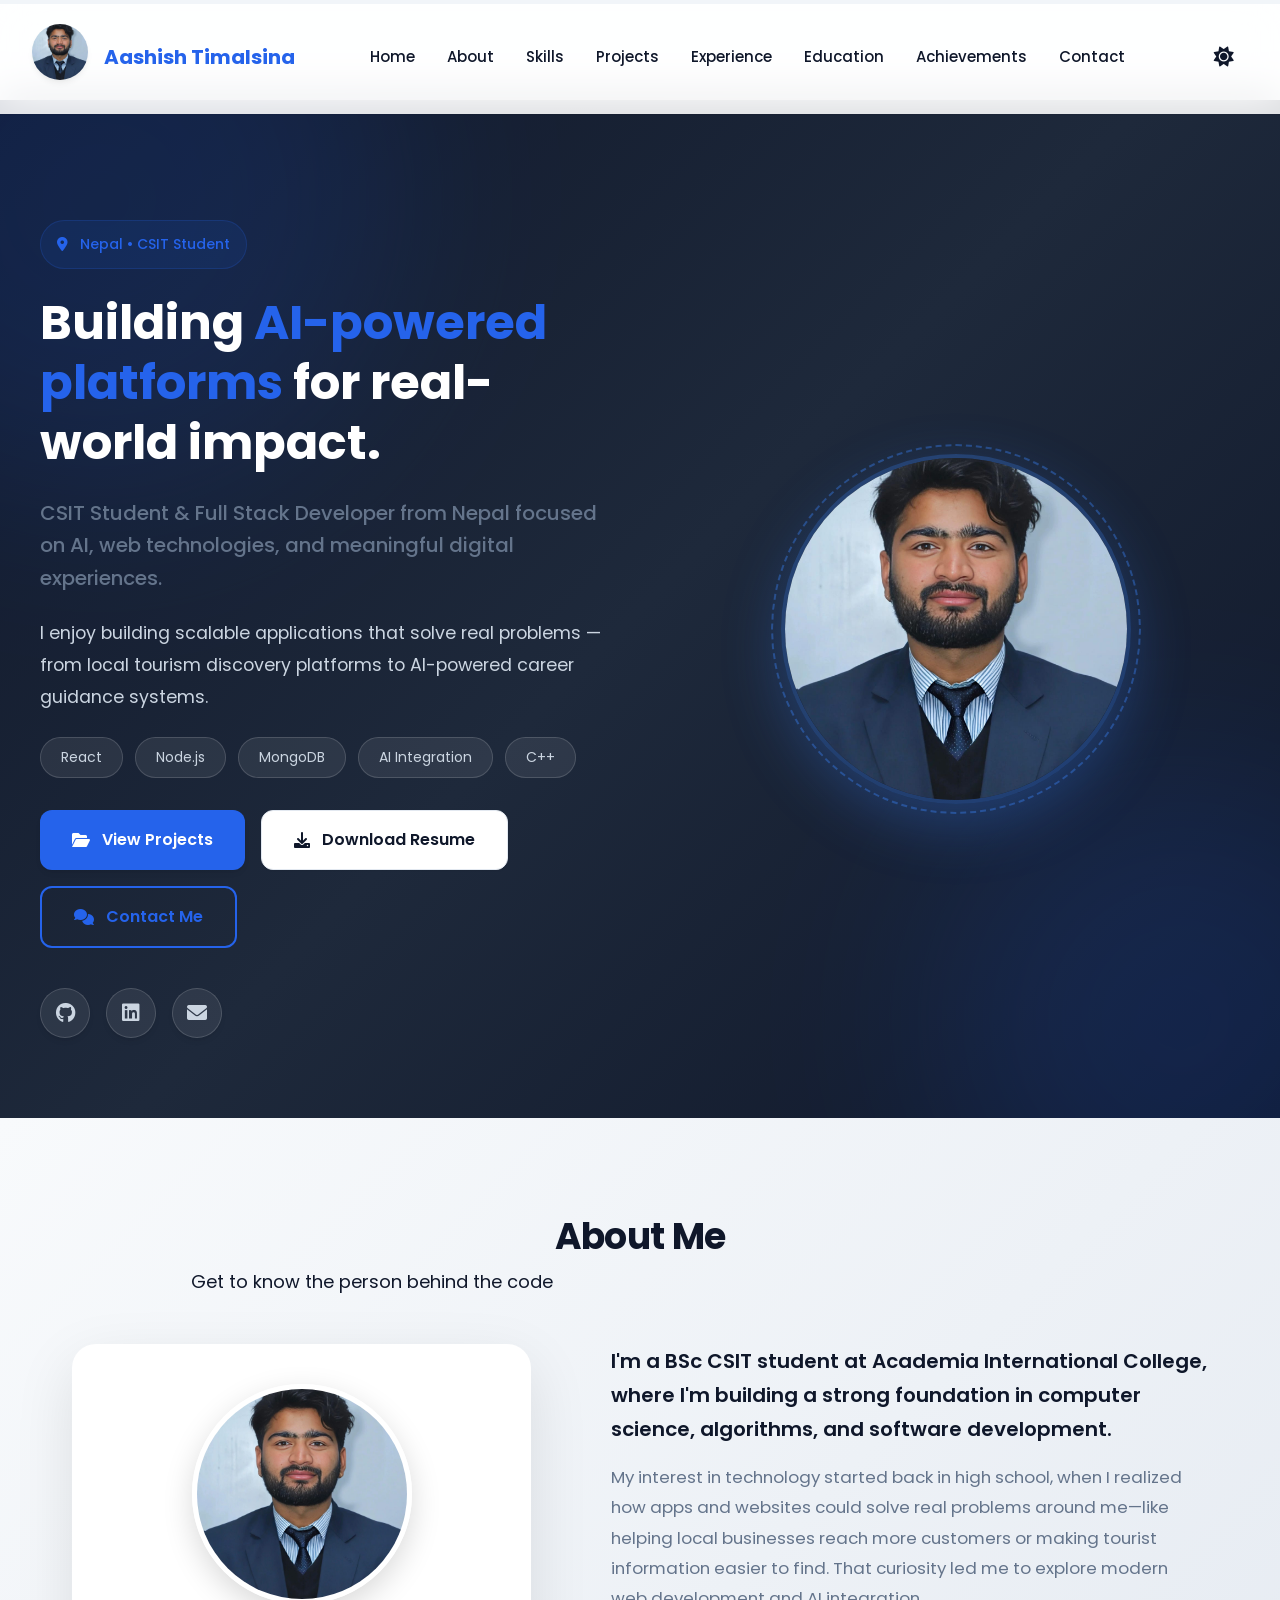
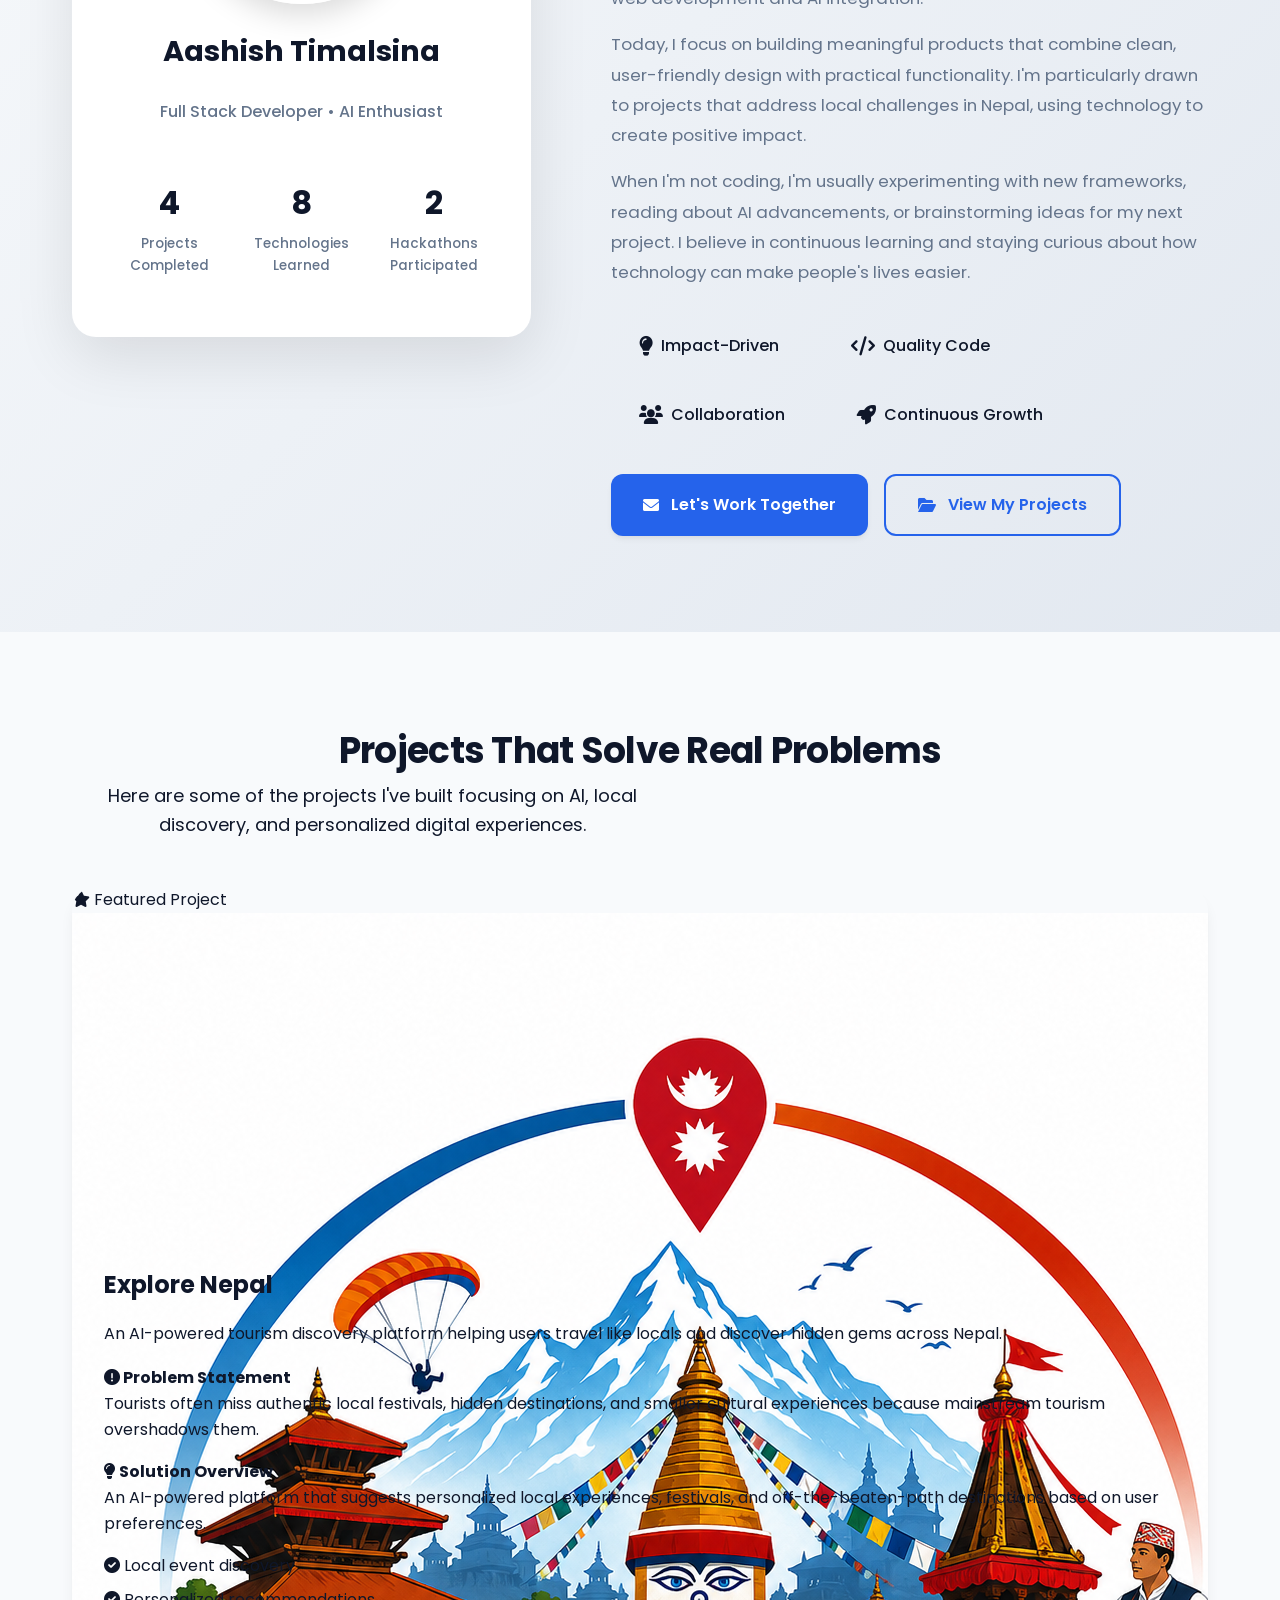
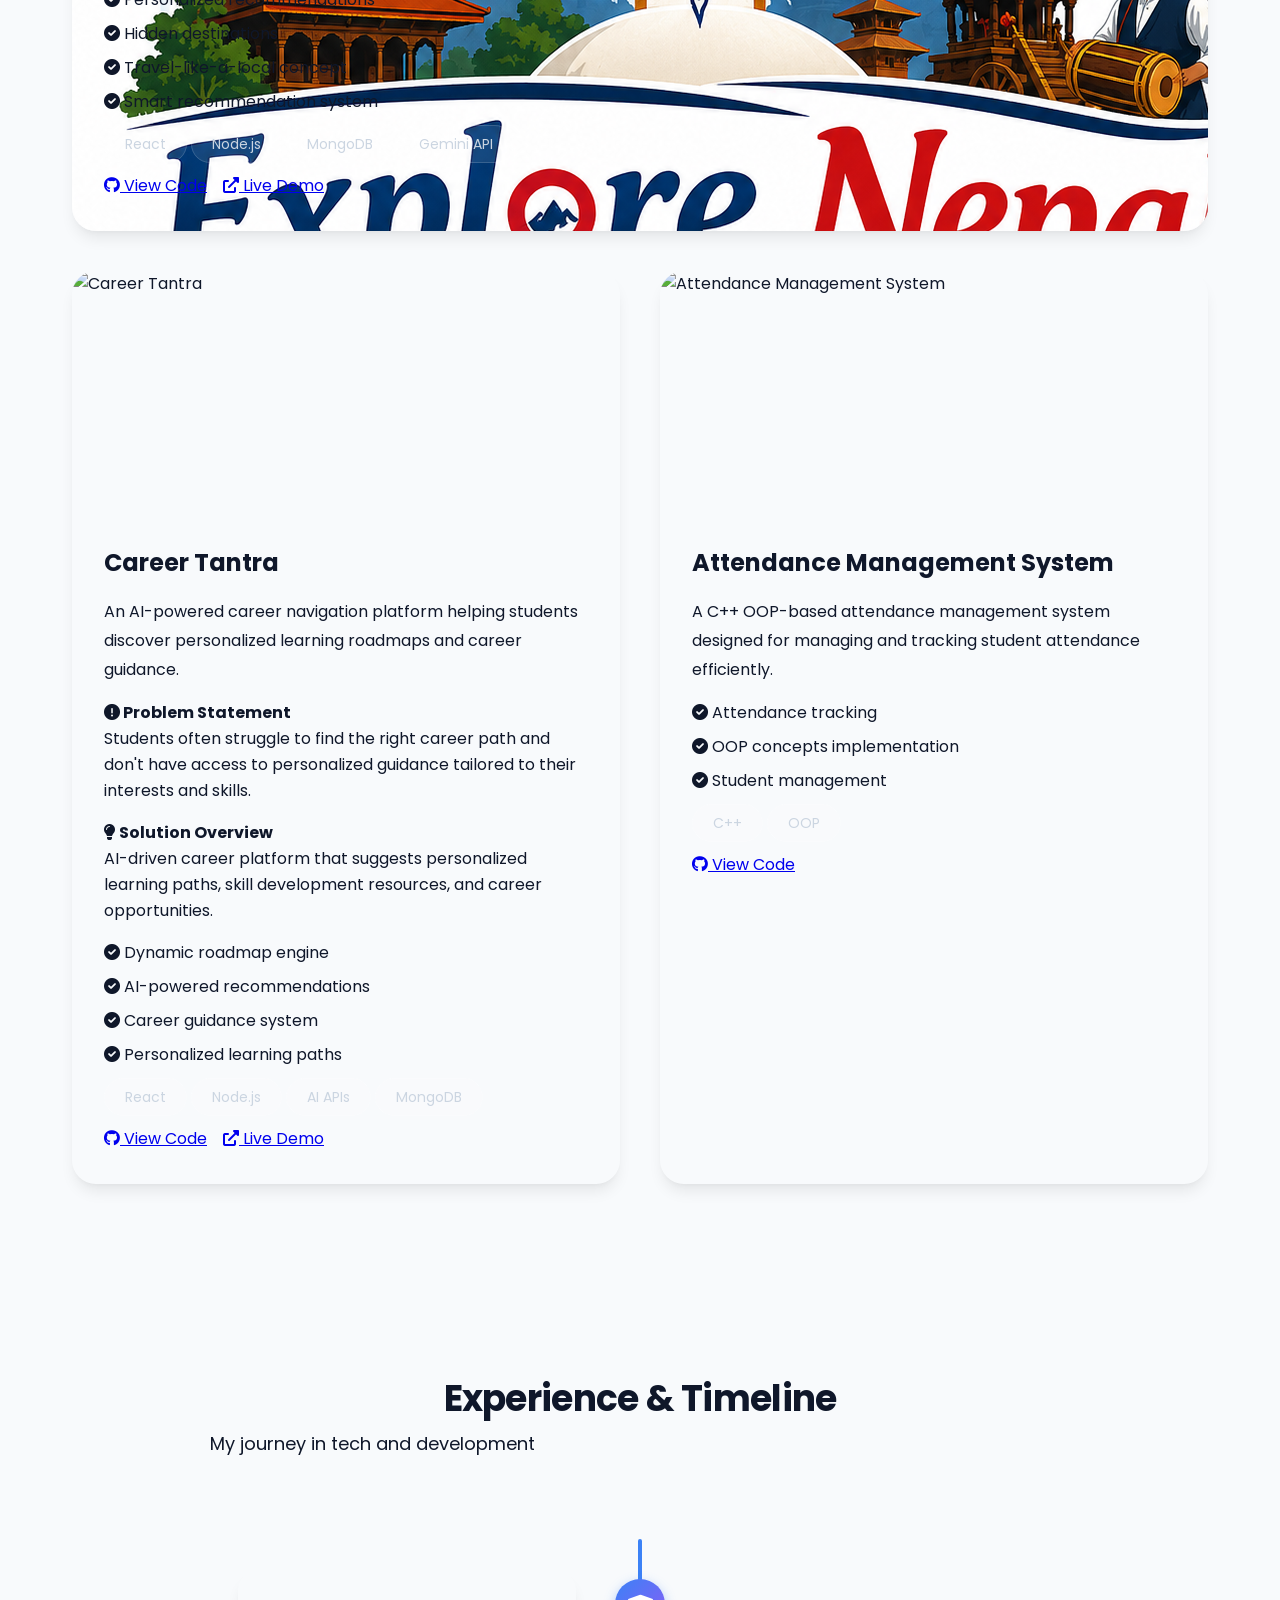
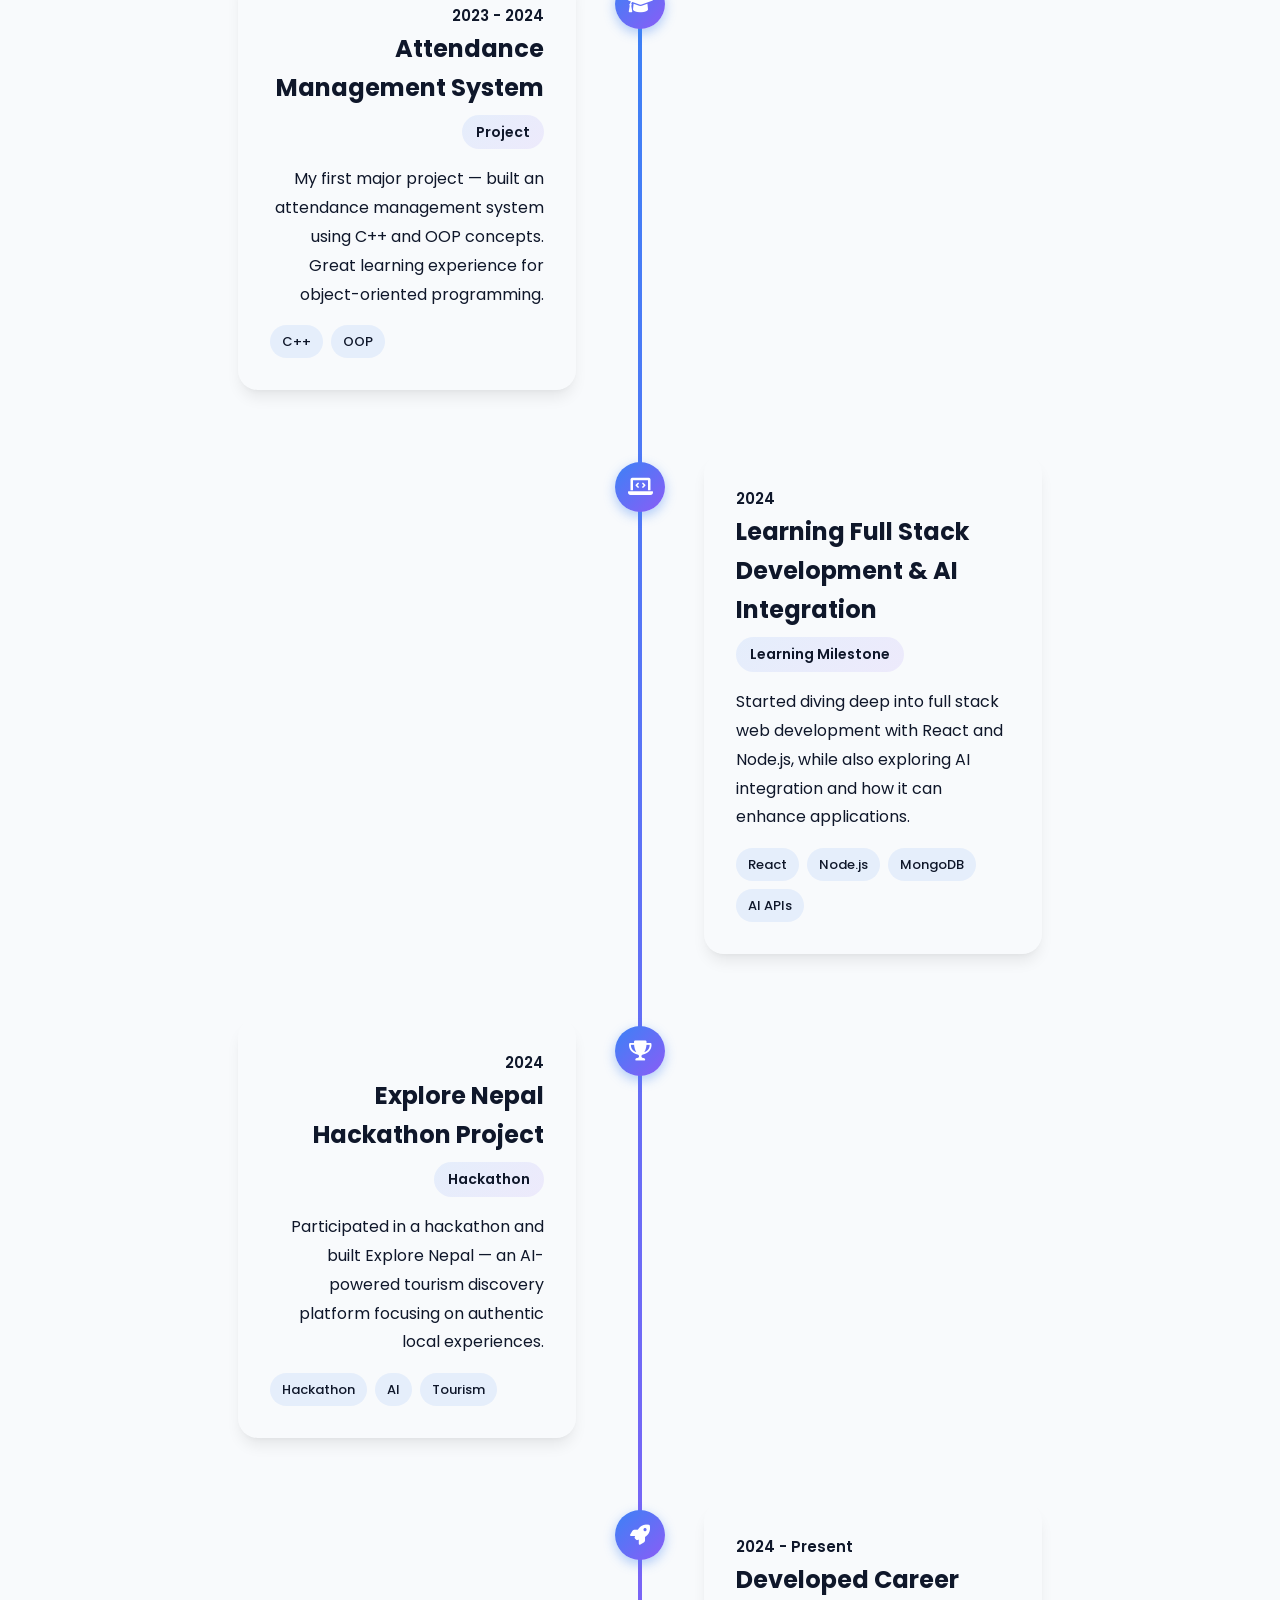
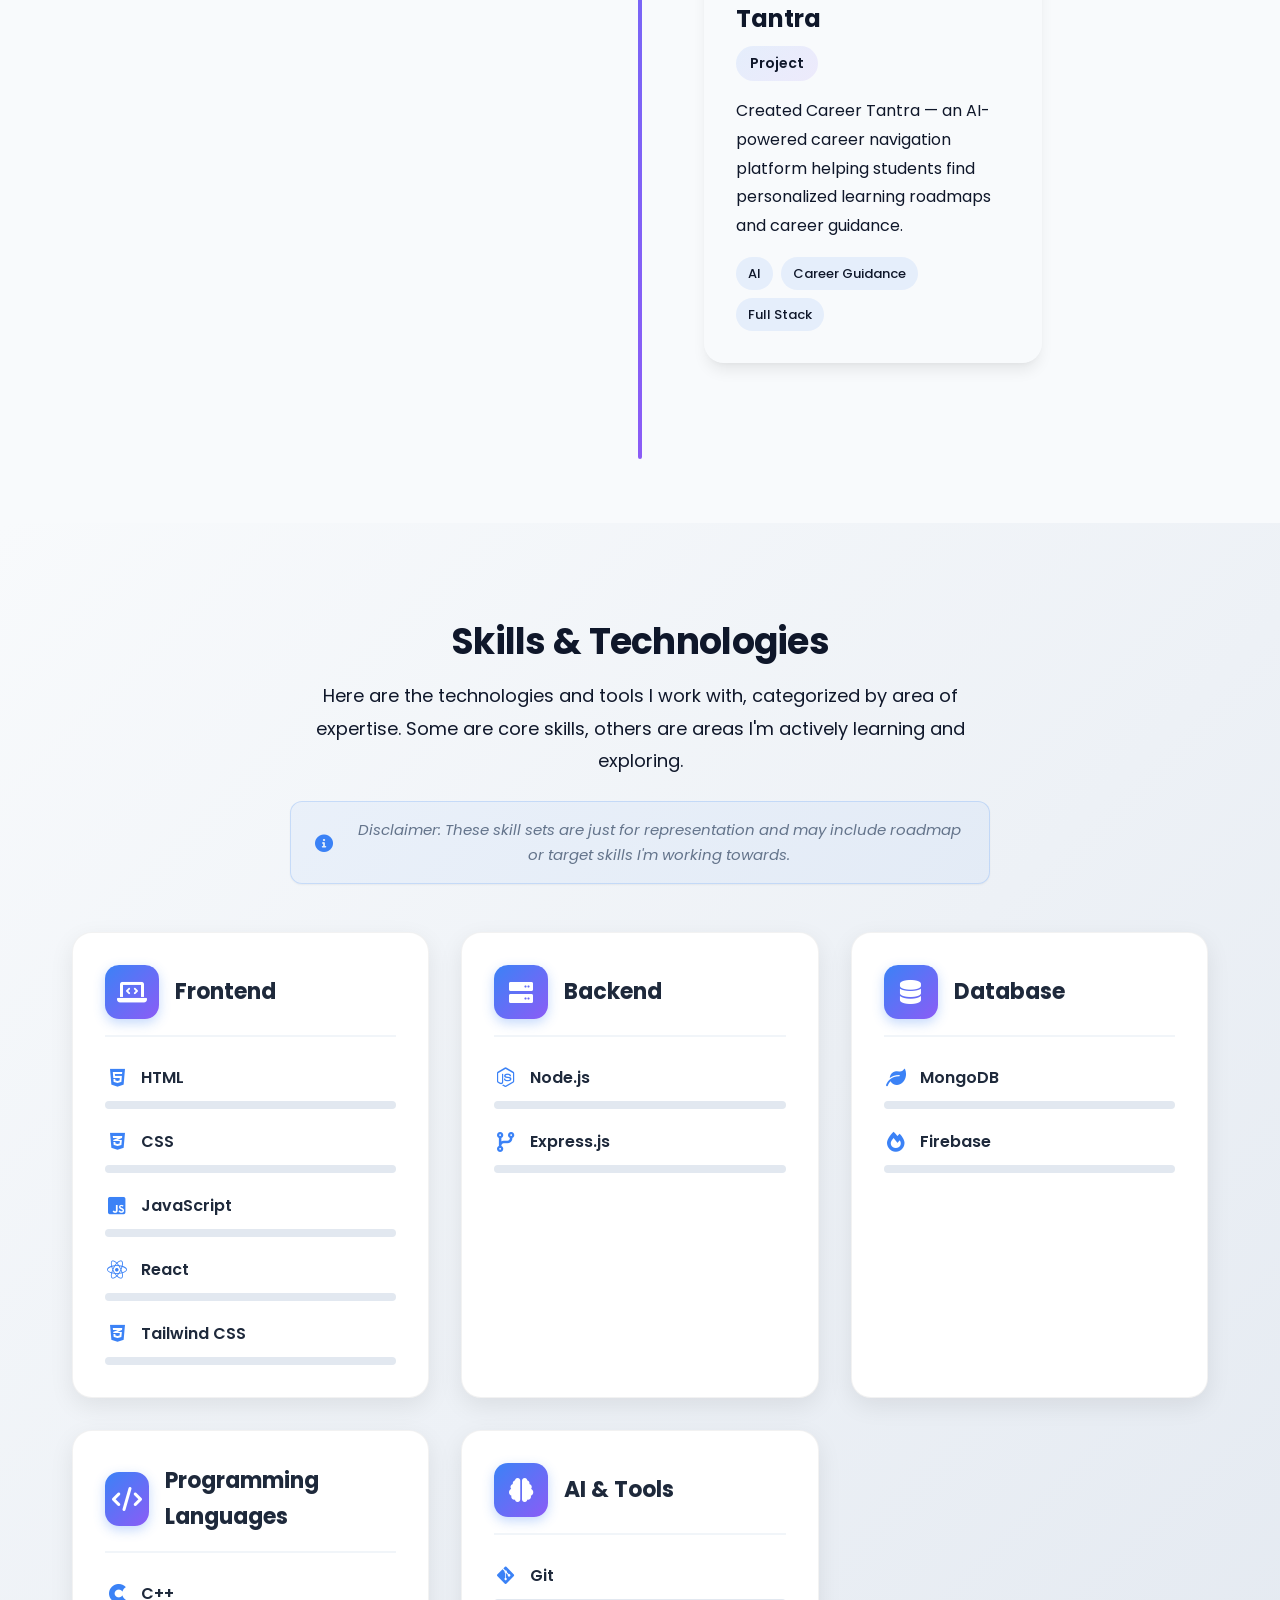
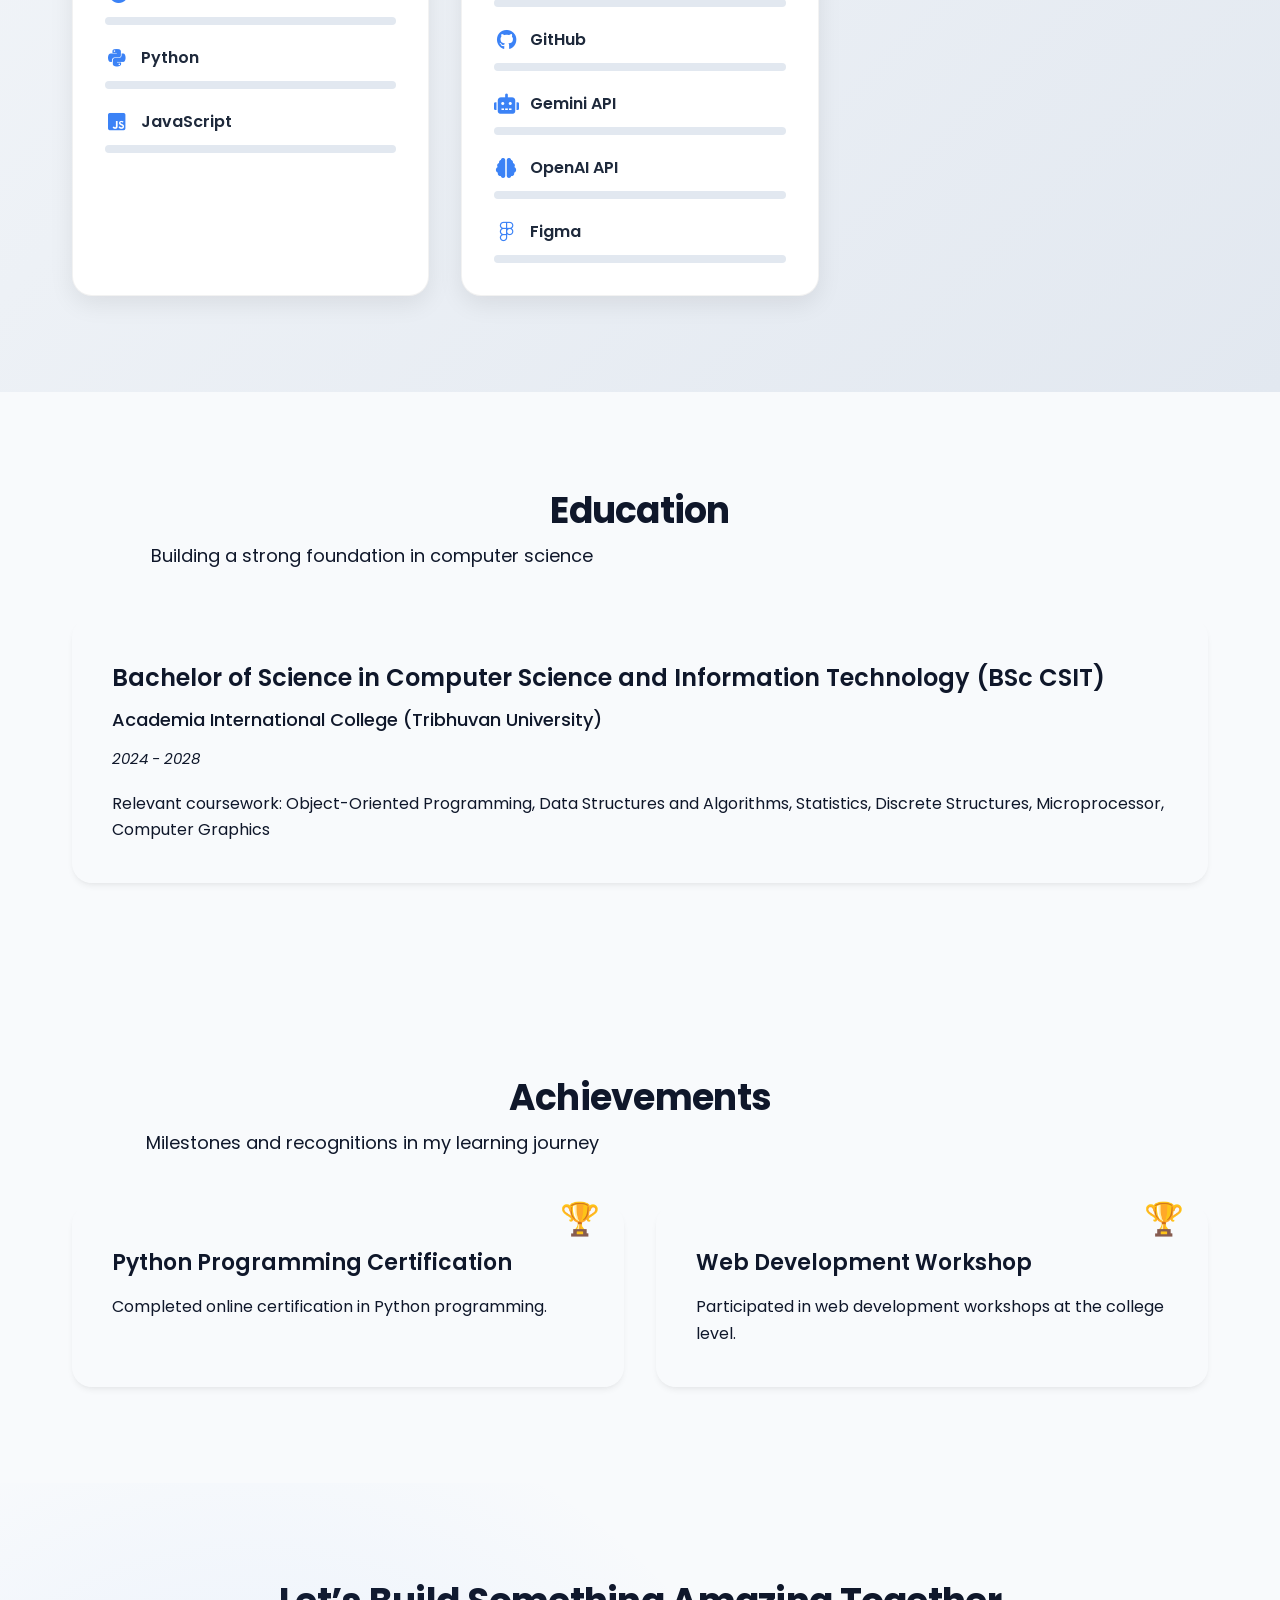
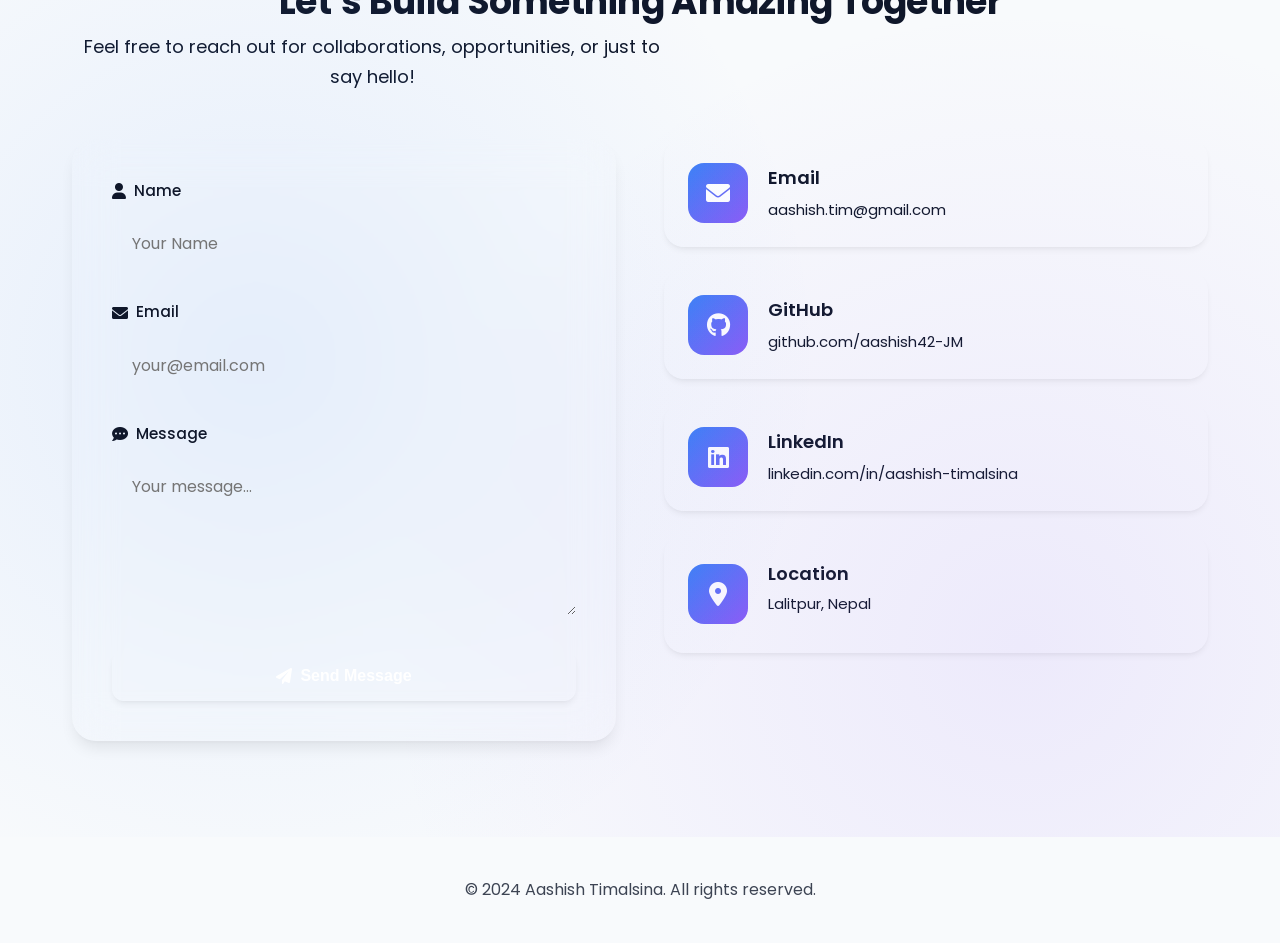
==== commit 14f80f68: "Refactor design system: standardize spacing, colors, cards, buttons, and animations" ====
--- a/index.html
+++ b/index.html
@@ -145,7 +145,7 @@
         </div>
     </section>
 
-    <section id="about" class="about-section">
+    <section id="about" class="about-section section">
         <div class="container">
             <div class="section-header">
                 <h2 class="section-title">About Me</h2>
@@ -228,7 +228,7 @@
         </div>
     </section>
 
-    <section id="projects" class="projects-section">
+    <section id="projects" class="projects-section section">
         <div class="container">
             <div class="section-header">
                 <h2 class="section-title">Projects That Solve Real Problems</h2>
@@ -434,7 +434,7 @@
         </div>
     </section>
 
-    <section id="experience" class="experience-section">
+    <section id="experience" class="experience-section section">
         <div class="container">
             <div class="section-header">
                 <h2 class="section-title">Experience & Timeline</h2>
@@ -525,7 +525,7 @@
         </div>
     </section>
 
-    <section id="skills" class="skills-section">
+    <section id="skills" class="skills-section section">
         <div class="container">
             <h2 class="section-title">Skills & Technologies</h2>
             <p class="skills-intro">Here are the technologies and tools I work with, categorized by area of expertise. Some are core skills, others are areas I'm actively learning and exploring.</p>
@@ -752,11 +752,12 @@
         </div>
     </section>
 
-    <section id="education">
+    <section id="education" class="education-section section">
         <div class="container">
-            <h2 class="section-title">Education</h2>
-            <p>I am studying BSc in Computer Science and Information Technology (BSc CSIT) at Academia International College, affiliated with Tribhuvan University. My coursework includes Object-Oriented Programming, Data Structures and Algorithms, Statistics, Discrete Structures, Microprocessor, and Computer Graphics, which have helped me build a solid foundation in computer science.</p>
-            <br>
+            <div class="section-header">
+                <h2 class="section-title">Education</h2>
+                <p class="section-subtitle">Building a strong foundation in computer science</p>
+            </div>
             <div class="education-item">
                 <h3>Bachelor of Science in Computer Science and Information Technology (BSc CSIT)</h3>
                 <h4>Academia International College (Tribhuvan University)</h4>
@@ -766,11 +767,12 @@
         </div>
     </section>
 
-    <section id="achievements">
+    <section id="achievements" class="achievements-section section">
         <div class="container">
-            <h2 class="section-title">Achievements</h2>
-            <p>I have completed online certifications in Python programming and participated in web development workshops at the college level. These experiences have enhanced my practical skills and motivated me to continue learning new technologies.</p>
-            <br>
+            <div class="section-header">
+                <h2 class="section-title">Achievements</h2>
+                <p class="section-subtitle">Milestones and recognitions in my learning journey</p>
+            </div>
             <div class="achievements-list">
                 <div class="achievement-item">
                     <h3>Python Programming Certification</h3>
@@ -786,11 +788,11 @@
 
 
 
-    <section id="contact">
+    <section id="contact" class="contact-section section">
         <div class="container">
             <div class="section-header">
-                <h2>Let’s Build Something Amazing Together</h2>
-                <p>Feel free to reach out for collaborations, opportunities, or just to say hello!</p>
+                <h2 class="section-title">Let’s Build Something Amazing Together</h2>
+                <p class="section-subtitle">Feel free to reach out for collaborations, opportunities, or just to say hello!</p>
             </div>
             <div class="contact-content">
                 <form id="contact-form" class="contact-form">
--- a/styles.css
+++ b/styles.css
@@ -25,54 +25,92 @@
     left: 0;
     width: 100%;
     height: 4px;
-    background: rgba(0,0,0,0.05);
+    background: var(--surface-secondary);
     z-index: 9999;
 }
 
 .scroll-progress-bar {
     height: 100%;
     width: 0%;
-    background: linear-gradient(90deg, #3b82f6, #8b5cf6);
-    box-shadow: 0 0 10px rgba(59, 130, 246, 0.7);
-    transition: width 0.1s ease-out;
-}
-
-/* Professional Color Palette */
+    background: var(--primary);
+    transition: width var(--transition-fast);
+}
+
+/* Design System - Professional & Consistent */
 :root {
-    --primary-color: #2563eb;
-    --primary-dark: #1d4ed8;
-    --secondary-color: #7c3aed;
-    --accent-color: #06b6d4;
-    --text-dark: #1e293b;
-    --text-light: #64748b;
-    --text-white: #f8fafc;
-    --bg-light: #f8fafc;
-    --bg-white: #ffffff;
-    --bg-card: #ffffff;
-    --bg-secondary: #ffffff;
-    --border-color: #e2e8f0;
+    /* Colors */
+    --primary: #2563eb;
+    --primary-hover: #1d4ed8;
+    --text-primary: #0f172a;
+    --text-secondary: #64748b;
+    --text-muted: #94a3b8;
+    --background: #f8fafc;
+    --surface: #ffffff;
+    --surface-secondary: #f1f5f9;
+    --border: #e2e8f0;
+    --border-hover: #cbd5e1;
+
+    /* Spacing */
+    --space-xs: 0.5rem;
+    --space-sm: 0.75rem;
+    --space-md: 1rem;
+    --space-lg: 1.5rem;
+    --space-xl: 2rem;
+    --space-2xl: 3rem;
+    --space-3xl: 4rem;
+    --space-4xl: 6rem;
+
+    /* Border Radius */
+    --radius-sm: 0.375rem;
+    --radius-md: 0.5rem;
+    --radius-lg: 0.75rem;
+    --radius-xl: 1rem;
+    --radius-2xl: 1.5rem;
+    --radius-full: 9999px;
+
+    /* Shadows */
     --shadow-sm: 0 1px 2px 0 rgba(0, 0, 0, 0.05);
-    --shadow-md: 0 4px 6px -1px rgba(0, 0, 0, 0.1), 0 2px 4px -1px rgba(0, 0, 0, 0.06);
-    --shadow-lg: 0 10px 15px -3px rgba(0, 0, 0, 0.1), 0 4px 6px -2px rgba(0, 0, 0, 0.05);
-    --shadow-xl: 0 20px 25px -5px rgba(0, 0, 0, 0.1), 0 10px 10px -5px rgba(0, 0, 0, 0.04);
-    --gradient-primary: linear-gradient(135deg, #667eea 0%, #764ba2 100%);
-    --gradient-secondary: linear-gradient(135deg, #2563eb 0%, #7c3aed 100%);
-}
-
-/* Dark Mode Colors */
+    --shadow-md: 0 4px 6px -1px rgba(0, 0, 0, 0.06), 0 2px 4px -2px rgba(0, 0, 0, 0.04);
+    --shadow-lg: 0 10px 15px -3px rgba(0, 0, 0, 0.08), 0 4px 6px -4px rgba(0, 0, 0, 0.05);
+    --shadow-xl: 0 20px 25px -5px rgba(0, 0, 0, 0.1), 0 8px 10px -6px rgba(0, 0, 0, 0.08);
+
+    /* Typography */
+    --font-size-xs: 0.75rem;
+    --font-size-sm: 0.875rem;
+    --font-size-base: 1rem;
+    --font-size-lg: 1.125rem;
+    --font-size-xl: 1.25rem;
+    --font-size-2xl: 1.5rem;
+    --font-size-3xl: 1.875rem;
+    --font-size-4xl: 2.25rem;
+    --font-size-5xl: 3rem;
+
+    --line-height-tight: 1.25;
+    --line-height-snug: 1.375;
+    --line-height-normal: 1.5;
+    --line-height-relaxed: 1.625;
+    --line-height-loose: 1.75;
+
+    /* Transitions */
+    --transition-fast: 150ms cubic-bezier(0.4, 0, 0.2, 1);
+    --transition-base: 200ms cubic-bezier(0.4, 0, 0.2, 1);
+    --transition-slow: 300ms cubic-bezier(0.4, 0, 0.2, 1);
+}
+
+/* Dark Mode Design System */
 body.dark-mode {
-    --text-dark: #f1f5f9;
-    --text-light: #94a3b8;
-    --text-white: #0f172a;
-    --bg-light: #0f172a;
-    --bg-white: #1e293b;
-    --bg-card: #1e293b;
-    --bg-secondary: #1e293b;
-    --border-color: #334155;
-    --shadow-sm: 0 1px 2px 0 rgba(0, 0, 0, 0.3);
-    --shadow-md: 0 4px 6px -1px rgba(0, 0, 0, 0.4), 0 2px 4px -1px rgba(0, 0, 0, 0.3);
-    --shadow-lg: 0 10px 15px -3px rgba(0, 0, 0, 0.4), 0 4px 6px -2px rgba(0, 0, 0, 0.3);
-    --shadow-xl: 0 20px 25px -5px rgba(0, 0, 0, 0.4), 0 10px 10px -5px rgba(0, 0, 0, 0.3);
+    --text-primary: #f1f5f9;
+    --text-secondary: #94a3b8;
+    --text-muted: #64748b;
+    --background: #0f172a;
+    --surface: #1e293b;
+    --surface-secondary: #334155;
+    --border: #334155;
+    --border-hover: #475569;
+    --shadow-sm: 0 1px 2px 0 rgba(0, 0, 0, 0.4);
+    --shadow-md: 0 4px 6px -1px rgba(0, 0, 0, 0.5), 0 2px 4px -2px rgba(0, 0, 0, 0.4);
+    --shadow-lg: 0 10px 15px -3px rgba(0, 0, 0, 0.5), 0 4px 6px -4px rgba(0, 0, 0, 0.4);
+    --shadow-xl: 0 20px 25px -5px rgba(0, 0, 0, 0.6), 0 8px 10px -6px rgba(0, 0, 0, 0.5);
 }
 
 /* Animations */
@@ -149,20 +187,63 @@
 
 body {
     font-family: 'Poppins', sans-serif;
-    line-height: 1.7;
-    color: var(--text-dark);
+    line-height: var(--line-height-relaxed);
+    color: var(--text-primary);
     scroll-behavior: smooth;
-    background-color: var(--bg-light);
+    background: var(--background);
     overflow-x: hidden;
     padding-top: 100px;
     margin: 0;
-    transition: background-color 0.4s cubic-bezier(0.4, 0, 0.2, 1), color 0.4s cubic-bezier(0.4, 0, 0.2, 1);
+    transition: background var(--transition-slow), color var(--transition-slow);
 }
 
 .container {
     max-width: 1200px;
     margin: 0 auto;
-    padding: 0 24px;
+    padding: 0 var(--space-xl);
+}
+
+/* Base Section Styles - Consistent Padding & Rhythm */
+.section {
+    padding: var(--space-4xl) 0;
+    position: relative;
+}
+
+.section-header {
+    text-align: center;
+    margin-bottom: var(--space-3xl);
+}
+
+.section-title {
+    font-size: var(--font-size-4xl);
+    font-weight: 700;
+    color: var(--text-primary);
+    line-height: var(--line-height-tight);
+    margin-bottom: var(--space-md);
+}
+
+.section-subtitle {
+    font-size: var(--font-size-lg);
+    color: var(--text-secondary);
+    line-height: var(--line-height-relaxed);
+    max-width: 600px;
+    margin: 0 auto;
+}
+
+/* Base Card Styles - Consistent Design */
+.card {
+    background: var(--surface);
+    border-radius: var(--radius-xl);
+    box-shadow: var(--shadow-md);
+    border: 1px solid var(--border);
+    transition: all var(--transition-base);
+    overflow: hidden;
+}
+
+.card:hover {
+    box-shadow: var(--shadow-lg);
+    transform: translateY(-4px);
+    border-color: var(--border-hover);
 }
 
 /* Header and Navigation */
@@ -173,14 +254,14 @@
     background: rgba(255, 255, 255, 0.85);
     backdrop-filter: blur(20px);
     -webkit-backdrop-filter: blur(20px);
-    box-shadow: 0 2px 20px rgba(0, 0, 0, 0.05);
+    box-shadow: var(--shadow-sm);
     z-index: 1000;
-    transition: all 0.3s cubic-bezier(0.4, 0, 0.2, 1);
+    transition: all var(--transition-base);
 }
 
 header.scrolled {
     background: rgba(255, 255, 255, 0.95);
-    box-shadow: 0 4px 30px rgba(0, 0, 0, 0.08);
+    box-shadow: var(--shadow-md);
 }
 
 body.dark-mode header {
@@ -195,7 +276,7 @@
     display: flex;
     justify-content: space-between;
     align-items: center;
-    padding: 1.5rem 24px;
+    padding: var(--space-lg) var(--space-xl);
     max-width: 1400px;
     margin: 0 auto;
 }
@@ -203,12 +284,12 @@
 .logo {
     display: flex;
     align-items: center;
-    font-size: 1.5rem;
+    font-size: var(--font-size-xl);
     font-weight: 700;
-    color: var(--text-dark);
-    gap: 16px;
+    color: var(--text-primary);
+    gap: var(--space-md);
     text-decoration: none;
-    transition: all 0.3s ease;
+    transition: all var(--transition-base);
 }
 
 .logo:hover {
@@ -229,13 +310,10 @@
 }
 
 .logo h1 {
-    font-size: 1.5rem;
+    font-size: var(--font-size-xl);
     font-weight: 700;
-    background: var(--gradient-primary);
-    -webkit-background-clip: text;
-    -webkit-text-fill-color: transparent;
-    background-clip: text;
-    transition: all 0.3s ease;
+    color: var(--primary);
+    transition: all var(--transition-base);
 }
 
 .photo-container {
@@ -553,26 +631,25 @@
 .gradient-blob {
     position: absolute;
     border-radius: 50%;
-    filter: blur(80px);
-    opacity: 0.4;
-    animation: blob-float 12s ease-in-out infinite;
+    filter: blur(100px);
+    opacity: 0.15;
+    animation: blob-float 16s ease-in-out infinite;
+    background: var(--primary);
 }
 
 .blob-1 {
+    width: 600px;
+    height: 600px;
+    top: -200px;
+    left: -200px;
+}
+
+.blob-2 {
     width: 500px;
     height: 500px;
-    background: linear-gradient(135deg, #3b82f6 0%, #8b5cf6 100%);
-    top: -100px;
-    left: -100px;
-}
-
-.blob-2 {
-    width: 400px;
-    height: 400px;
-    background: linear-gradient(135deg, #10b981 0%, #06b6d4 100%);
-    bottom: -100px;
-    right: -100px;
-    animation-delay: -6s;
+    bottom: -150px;
+    right: -150px;
+    animation-delay: -8s;
 }
 
 @keyframes blob-float {
@@ -593,7 +670,7 @@
     margin: 0 auto;
     display: grid;
     grid-template-columns: 1fr 1fr;
-    gap: 4rem;
+    gap: var(--space-3xl);
     align-items: center;
     position: relative;
     z-index: 1;
@@ -602,46 +679,43 @@
 .hero-left {
     display: flex;
     flex-direction: column;
-    gap: 1.5rem;
+    gap: var(--space-lg);
     animation: fadeInLeft 0.8s ease-out;
 }
 
 .hero-badge {
     display: inline-flex;
     align-items: center;
-    gap: 0.5rem;
-    background: rgba(59, 130, 246, 0.15);
-    border: 1px solid rgba(59, 130, 246, 0.3);
-    padding: 0.5rem 1rem;
-    border-radius: 50px;
-    font-size: 0.9rem;
+    gap: var(--space-sm);
+    background: rgba(37, 99, 235, 0.1);
+    border: 1px solid rgba(37, 99, 235, 0.2);
+    padding: var(--space-sm) var(--space-md);
+    border-radius: var(--radius-full);
+    font-size: var(--font-size-sm);
     font-weight: 500;
-    color: #93c5fd;
+    color: var(--primary);
     width: fit-content;
 }
 
 .hero-title {
-    font-size: 3.5rem;
+    font-size: var(--font-size-5xl);
     font-weight: 700;
-    line-height: 1.1;
+    line-height: var(--line-height-tight);
     margin: 0;
 }
 
 .highlight {
-    background: linear-gradient(135deg, #3b82f6 0%, #8b5cf6 100%);
-    -webkit-background-clip: text;
-    -webkit-text-fill-color: transparent;
-    background-clip: text;
+    color: var(--primary);
 }
 
 .hero-subtitle {
-    font-size: 1.5rem;
+    font-size: var(--font-size-xl);
     font-weight: 500;
-    color: #94a3b8;
+    color: var(--text-secondary);
     margin: 0;
     display: flex;
     align-items: center;
-    gap: 0.25rem;
+    gap: var(--space-xs);
 }
 
 .typing-text {
@@ -716,48 +790,53 @@
 .btn {
     display: inline-flex;
     align-items: center;
-    gap: 0.75rem;
-    padding: 1rem 2.25rem;
-    border-radius: 12px;
+    gap: var(--space-sm);
+    padding: var(--space-md) var(--space-xl);
+    border-radius: var(--radius-lg);
     font-weight: 600;
-    font-size: 1rem;
+    font-size: var(--font-size-base);
     text-decoration: none;
-    transition: all 0.3s cubic-bezier(0.4, 0, 0.2, 1);
+    transition: all var(--transition-base);
     cursor: pointer;
+    border: none;
 }
 
 .btn-primary {
-    background: linear-gradient(135deg, #3b82f6 0%, #8b5cf6 100%);
+    background: var(--primary);
     color: white;
-    box-shadow: 0 4px 20px rgba(59, 130, 246, 0.4);
+    box-shadow: var(--shadow-md);
 }
 
 .btn-primary:hover {
-    transform: translateY(-3px);
-    box-shadow: 0 8px 30px rgba(59, 130, 246, 0.5);
+    background: var(--primary-hover);
+    transform: translateY(-2px);
+    box-shadow: var(--shadow-lg);
 }
 
 .btn-secondary {
-    background: white;
-    color: #1e293b;
-    box-shadow: 0 4px 15px rgba(0, 0, 0, 0.2);
+    background: var(--surface);
+    color: var(--text-primary);
+    border: 1px solid var(--border);
+    box-shadow: var(--shadow-sm);
 }
 
 .btn-secondary:hover {
-    transform: translateY(-3px);
-    box-shadow: 0 8px 25px rgba(0, 0, 0, 0.3);
+    background: var(--surface-secondary);
+    border-color: var(--border-hover);
+    transform: translateY(-2px);
+    box-shadow: var(--shadow-md);
 }
 
 .btn-outline {
     background: transparent;
+    color: var(--primary);
+    border: 2px solid var(--primary);
+}
+
+.btn-outline:hover {
+    background: var(--primary);
     color: white;
-    border: 2px solid rgba(255, 255, 255, 0.3);
-}
-
-.btn-outline:hover {
-    background: rgba(255, 255, 255, 0.1);
-    border-color: rgba(255, 255, 255, 0.6);
-    transform: translateY(-3px);
+    transform: translateY(-2px);
 }
 
 .hero-social {
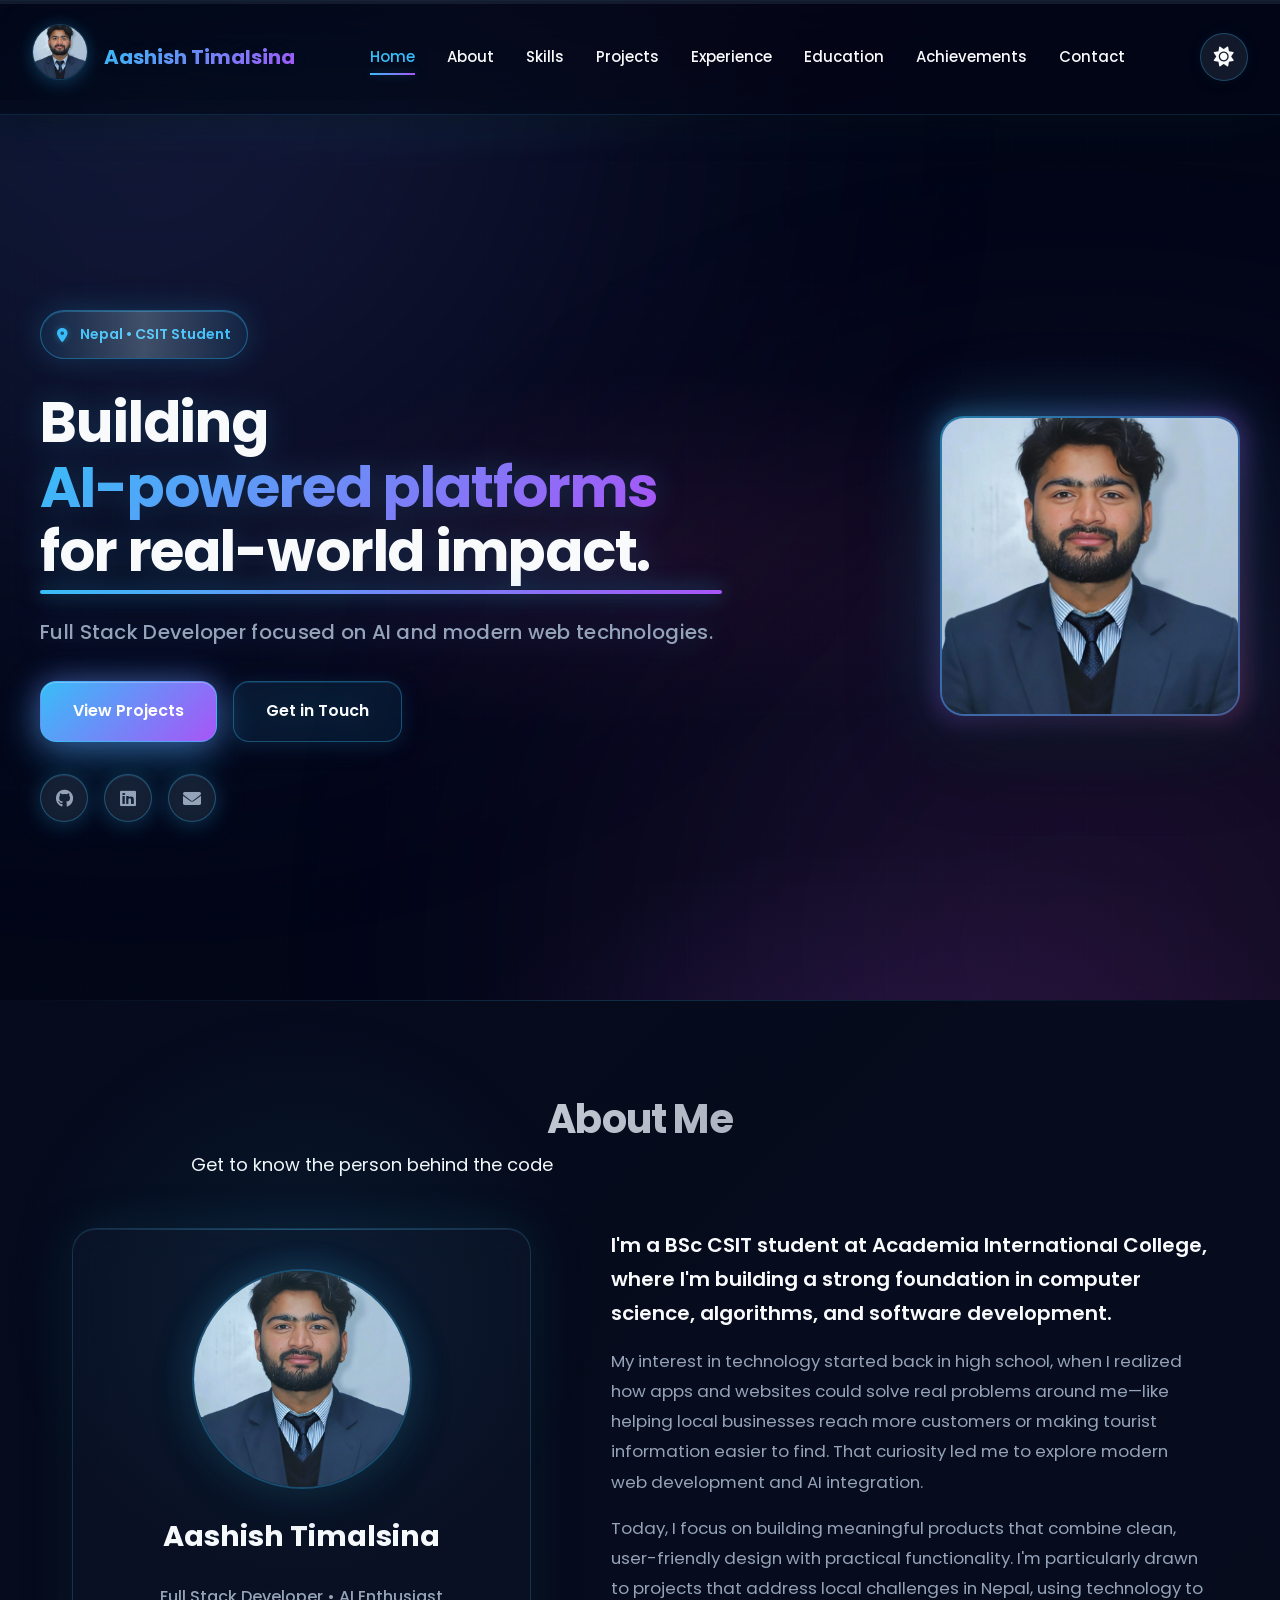
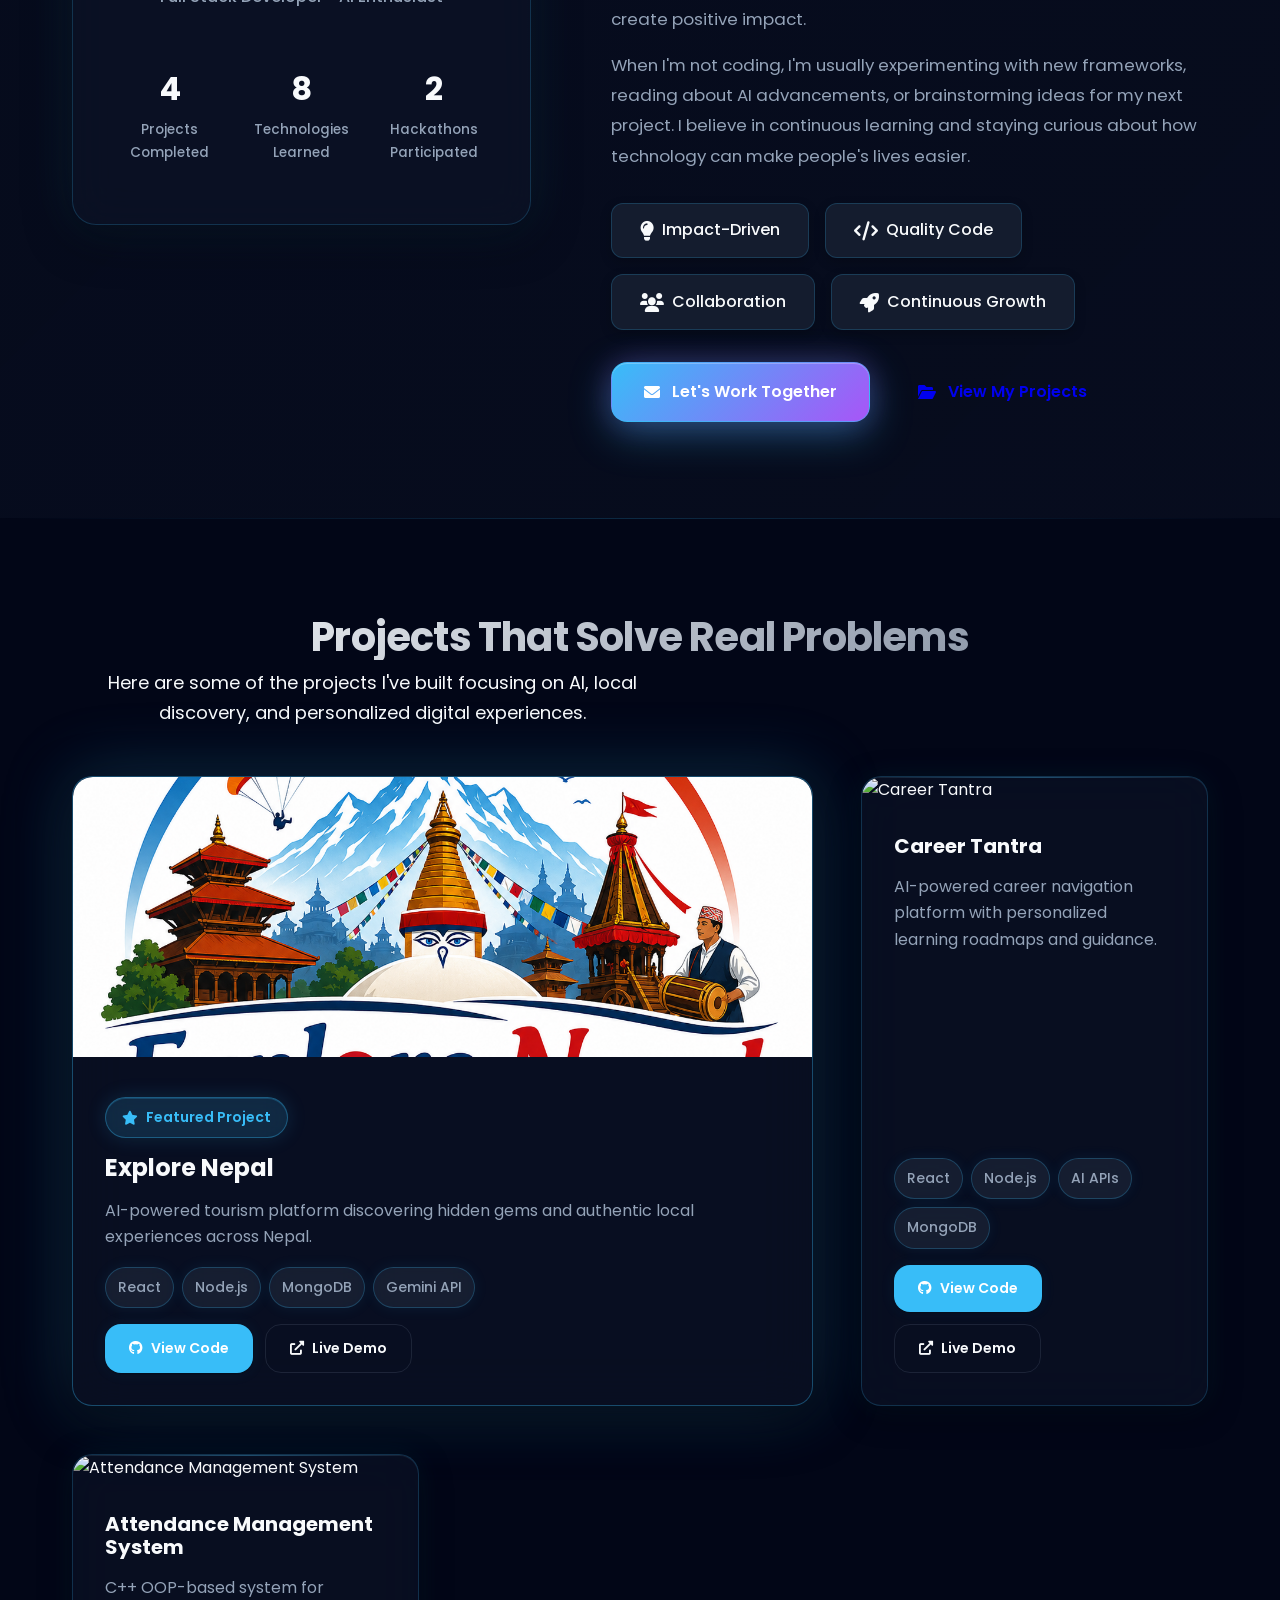
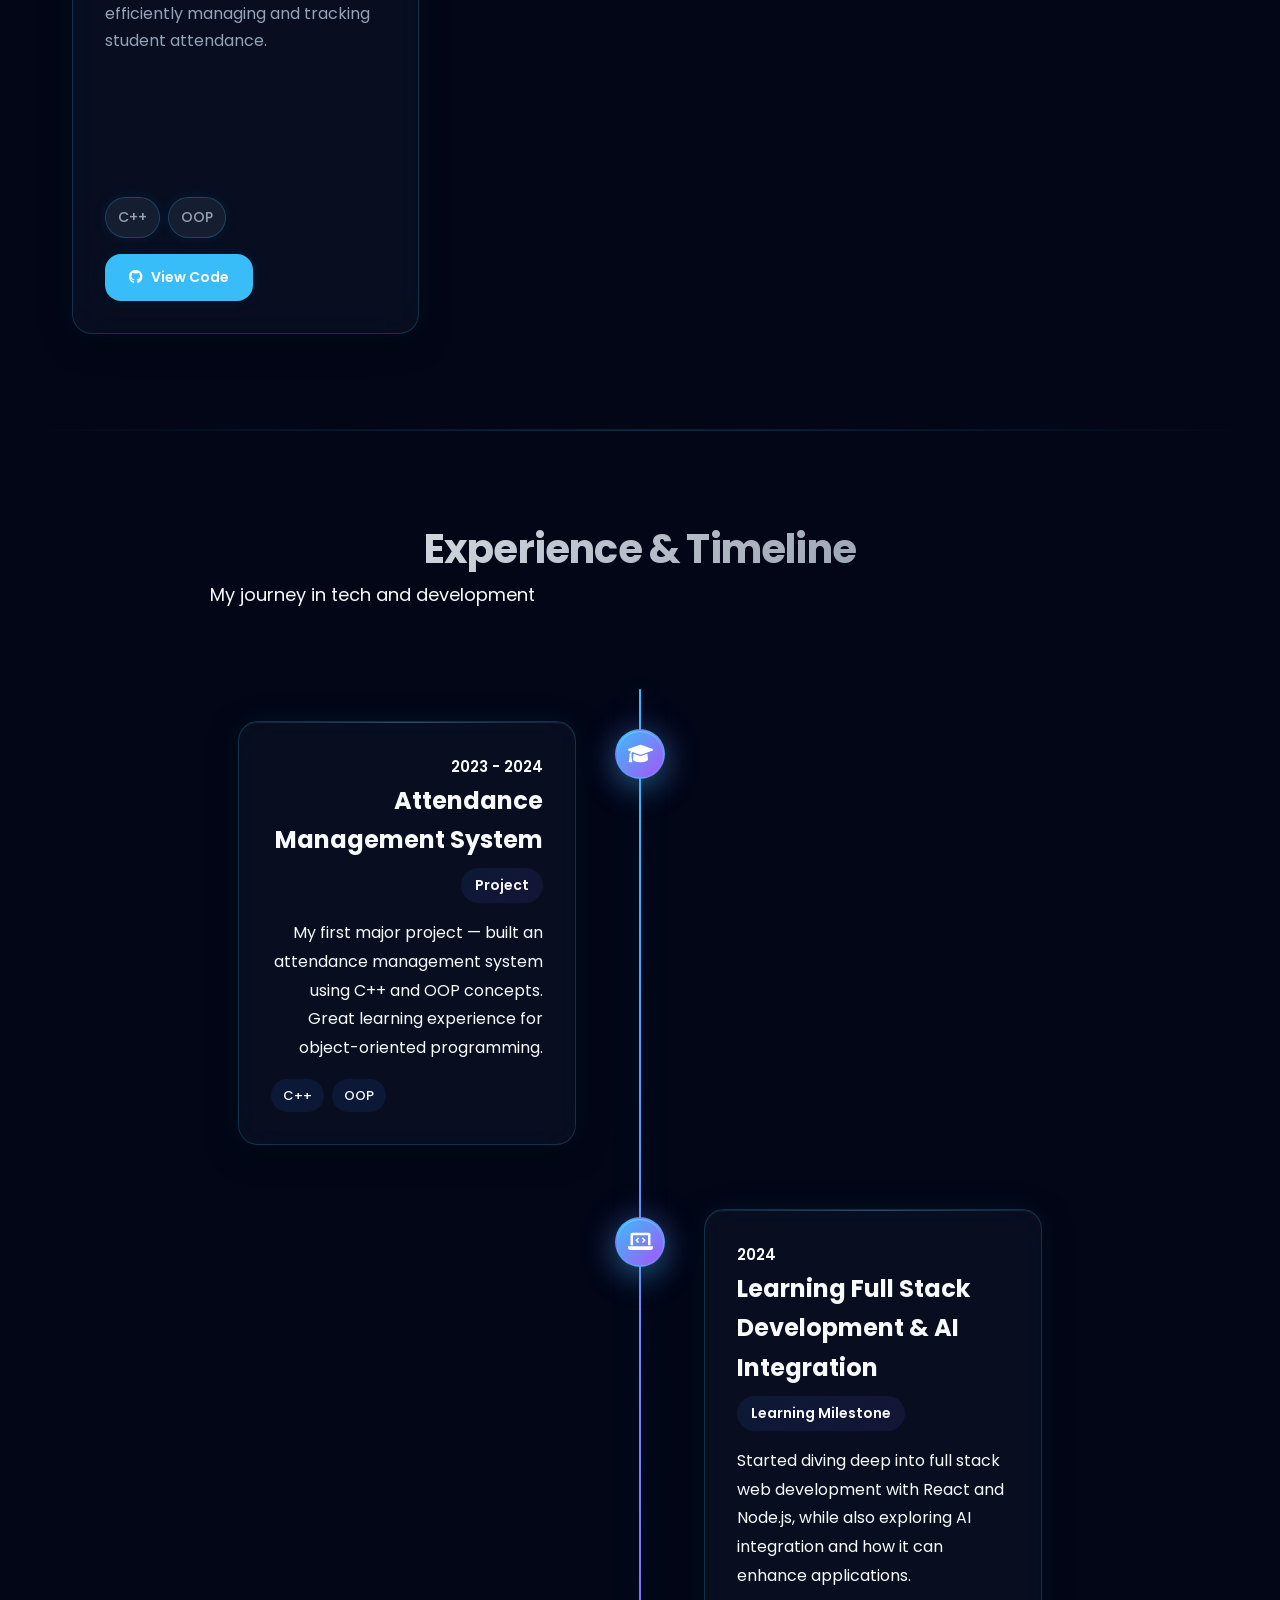
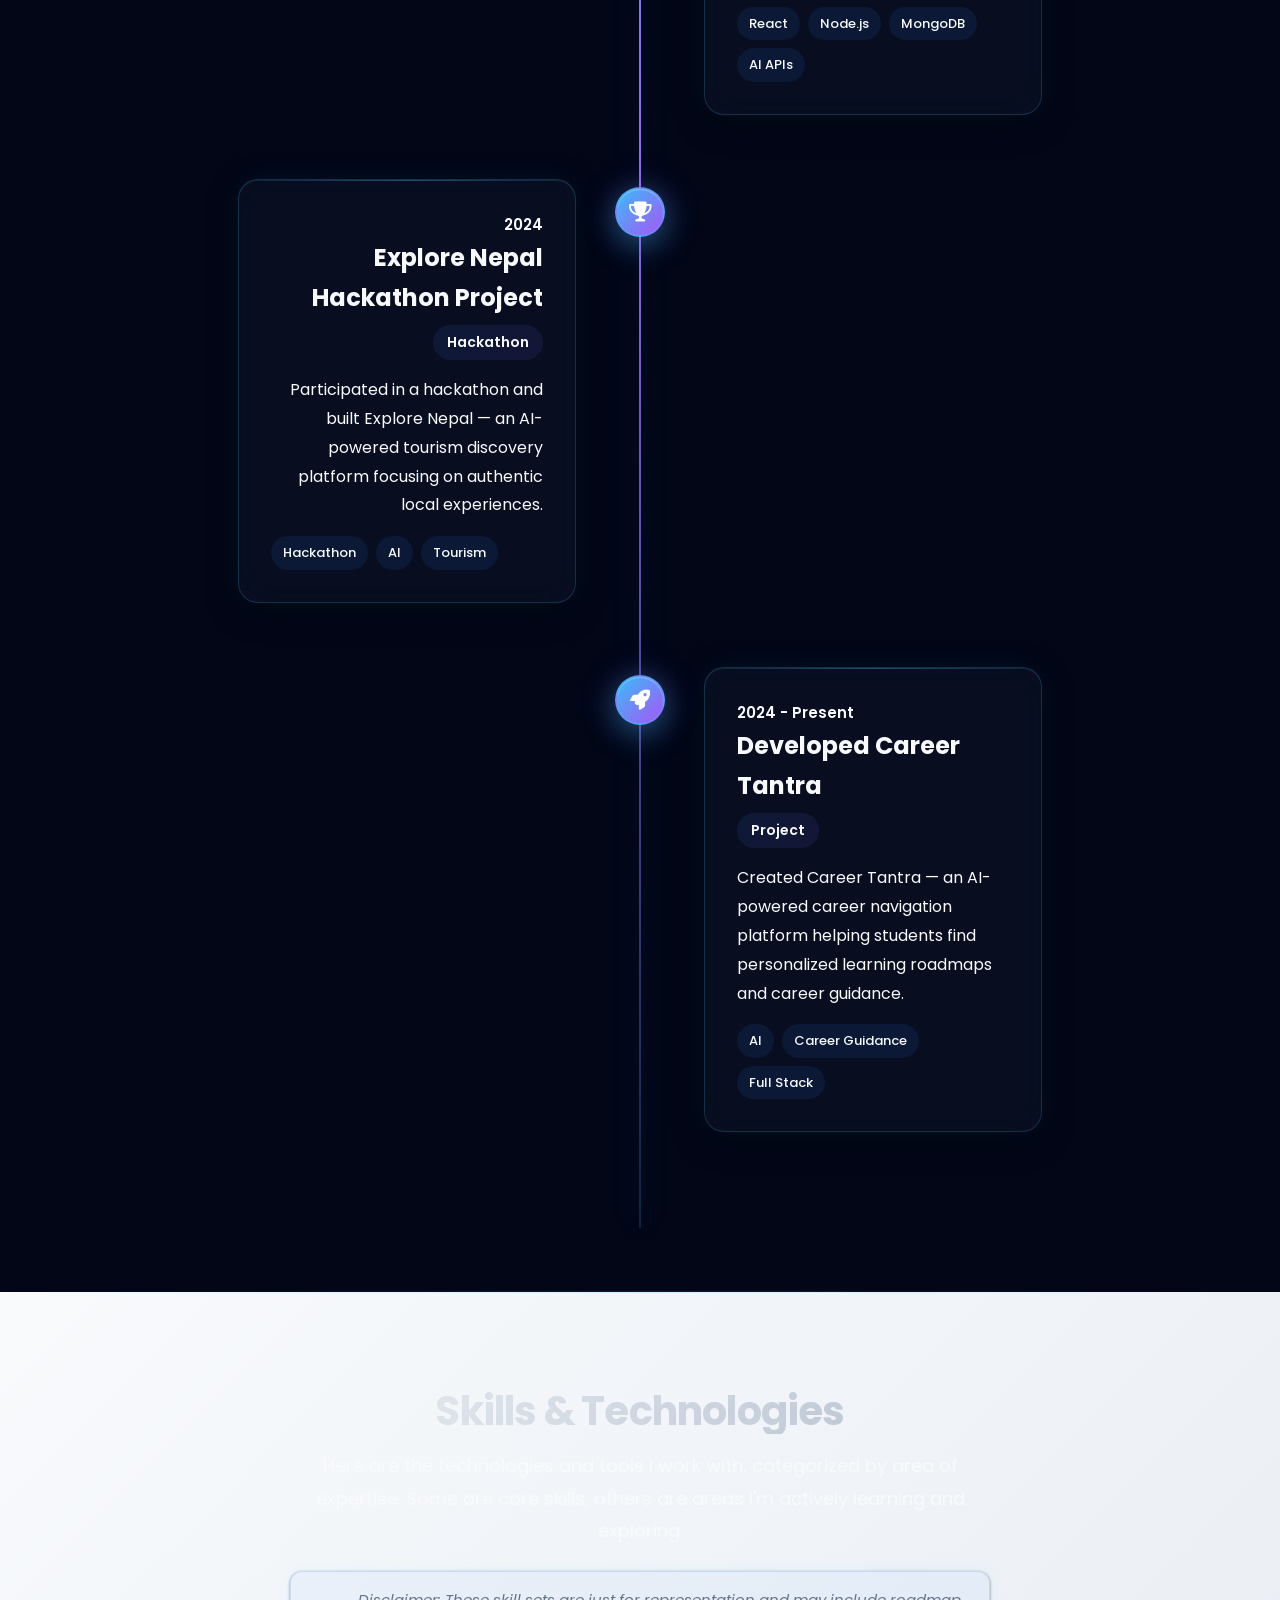
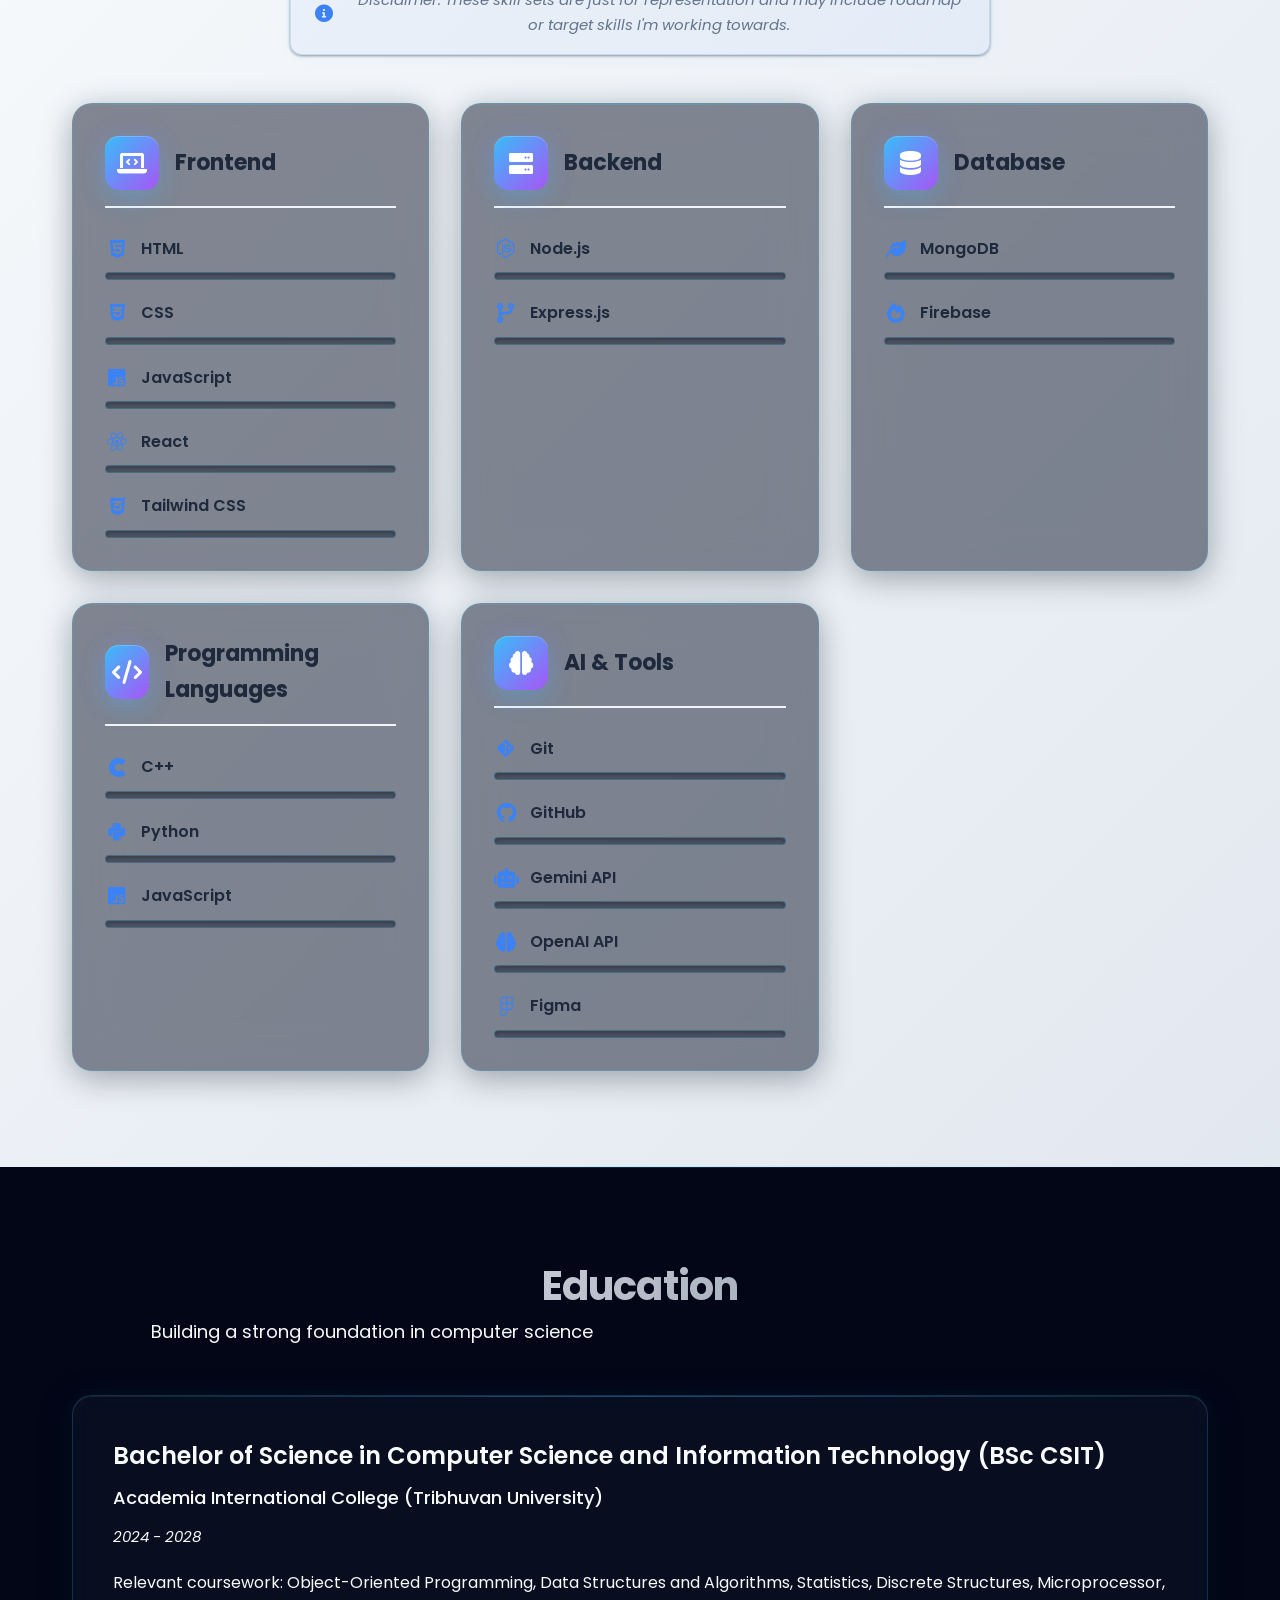
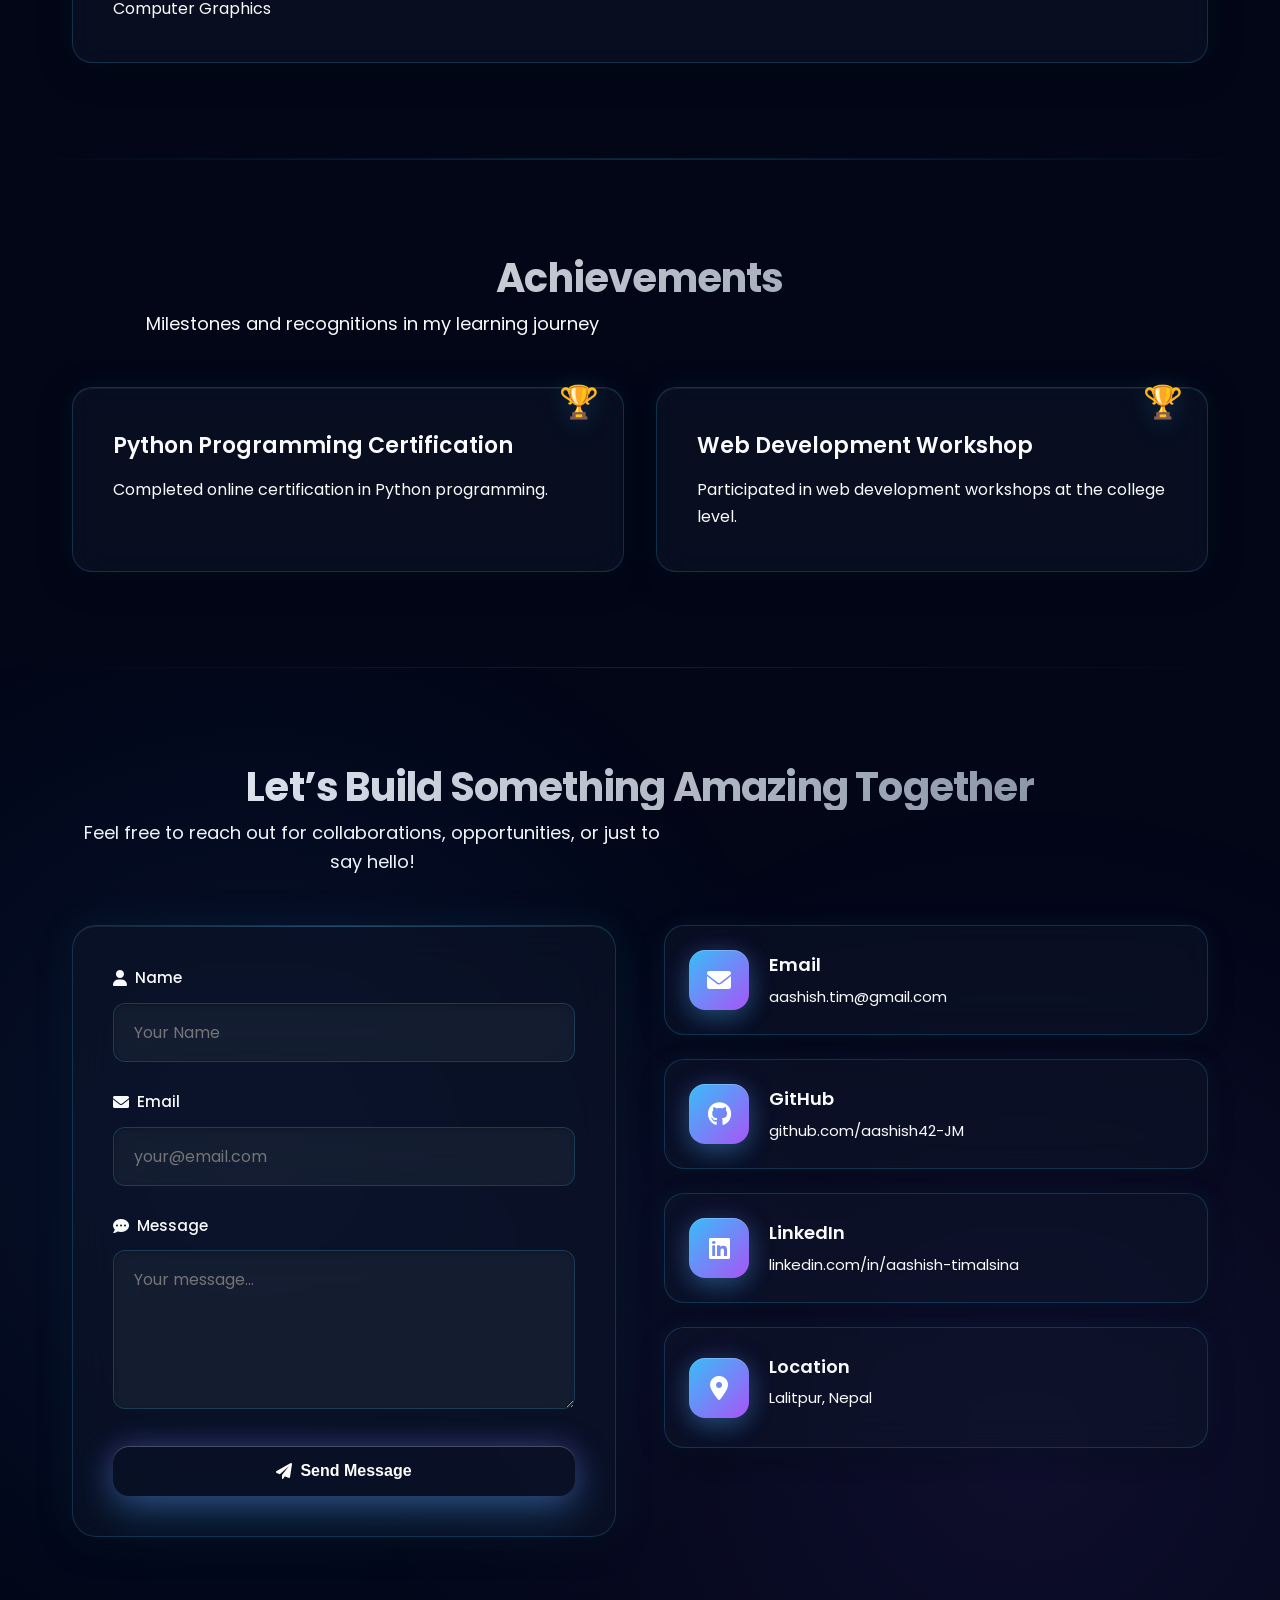
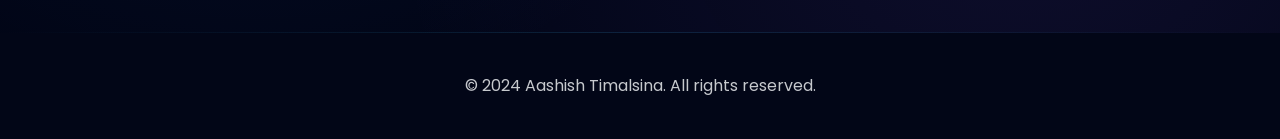
==== commit 66c354a1: "Initial commit - addition" ====
--- a/index.html
+++ b/index.html
@@ -97,30 +97,14 @@
                     Building <span class="highlight">AI-powered platforms</span> for real-world impact.
                 </h1>
                 <p class="hero-subtitle">
-                    CSIT Student & Full Stack Developer from Nepal focused on AI, web technologies, and meaningful digital experiences.
+                    Full Stack Developer focused on AI and modern web technologies.
                 </p>
-                <p class="hero-description">
-                    I enjoy building scalable applications that solve real problems — from local tourism discovery platforms to AI-powered career guidance systems.
-                </p>
-                <div class="hero-tech">
-                    <span class="tech-pill">React</span>
-                    <span class="tech-pill">Node.js</span>
-                    <span class="tech-pill">MongoDB</span>
-                    <span class="tech-pill">AI Integration</span>
-                    <span class="tech-pill">C++</span>
-                </div>
                 <div class="hero-cta">
                     <a href="#projects" class="btn btn-primary">
-                        <i class="fas fa-folder-open"></i>
                         View Projects
                     </a>
-                    <a href="#" class="btn btn-secondary">
-                        <i class="fas fa-download"></i>
-                        Download Resume
-                    </a>
-                    <a href="#contact" class="btn btn-outline">
-                        <i class="fas fa-comments"></i>
-                        Contact Me
+                    <a href="#contact" class="btn btn-secondary">
+                        Get in Touch
                     </a>
                 </div>
                 <div class="hero-social">
@@ -137,9 +121,7 @@
             </div>
             <div class="hero-right">
                 <div class="hero-image-wrapper">
-                    <div class="hero-image-glow"></div>
                     <img src="images/profile.jpg" alt="Aashish Timalsina" class="hero-image">
-                    <div class="hero-image-border"></div>
                 </div>
             </div>
         </div>
@@ -238,61 +220,18 @@
             <div class="projects-grid">
                 <!-- Project 1 - Featured -->
                 <div class="project-card featured">
-                    <div class="project-badge">
-                        <i class="fas fa-star"></i>
-                        Featured Project
-                    </div>
-                    <div class="project-image">
+                    <div class="project-image-wrapper">
                         <img src="images/logo.png" alt="Explore Nepal" loading="lazy">
-                        <div class="project-overlay">
-                            <div class="project-actions">
-                                <a href="#" class="project-link">
-                                    <i class="fab fa-github"></i>
-                                </a>
-                                <a href="#" class="project-link">
-                                    <i class="fas fa-external-link-alt"></i>
-                                </a>
-                            </div>
-                        </div>
                     </div>
                     <div class="project-content">
+                        <div class="project-badge">
+                            <i class="fas fa-star"></i>
+                            Featured Project
+                        </div>
                         <h3 class="project-title">Explore Nepal</h3>
                         <p class="project-description">
-                            An AI-powered tourism discovery platform helping users travel like locals and discover hidden gems across Nepal.
-                        </p>
-                        
-                        <div class="problem-statement">
-                            <h4><i class="fas fa-exclamation-circle"></i> Problem Statement</h4>
-                            <p>Tourists often miss authentic local festivals, hidden destinations, and smaller cultural experiences because mainstream tourism overshadows them.</p>
-                        </div>
-                        
-                        <div class="solution-overview">
-                            <h4><i class="fas fa-lightbulb"></i> Solution Overview</h4>
-                            <p>An AI-powered platform that suggests personalized local experiences, festivals, and off-the-beaten-path destinations based on user preferences.</p>
-                        </div>
-                        
-                        <div class="project-features">
-                            <div class="project-feature">
-                                <i class="fas fa-check-circle"></i>
-                                <span>Local event discovery</span>
-                            </div>
-                            <div class="project-feature">
-                                <i class="fas fa-check-circle"></i>
-                                <span>Personalized recommendations</span>
-                            </div>
-                            <div class="project-feature">
-                                <i class="fas fa-check-circle"></i>
-                                <span>Hidden destinations</span>
-                            </div>
-                            <div class="project-feature">
-                                <i class="fas fa-check-circle"></i>
-                                <span>Travel-like-a-local concept</span>
-                            </div>
-                            <div class="project-feature">
-                                <i class="fas fa-check-circle"></i>
-                                <span>Smart recommendation system</span>
-                            </div>
-                        </div>
+                            AI-powered tourism platform discovering hidden gems and authentic local experiences across Nepal.
+                        </p>
                         
                         <div class="project-tech">
                             <span class="tech-pill">React</span>
@@ -316,53 +255,14 @@
 
                 <!-- Project 2 -->
                 <div class="project-card">
-                    <div class="project-image">
+                    <div class="project-image-wrapper">
                         <img src="images/project-career-tantra.jpg" alt="Career Tantra" loading="lazy">
-                        <div class="project-overlay">
-                            <div class="project-actions">
-                                <a href="#" class="project-link">
-                                    <i class="fab fa-github"></i>
-                                </a>
-                                <a href="#" class="project-link">
-                                    <i class="fas fa-external-link-alt"></i>
-                                </a>
-                            </div>
-                        </div>
                     </div>
                     <div class="project-content">
                         <h3 class="project-title">Career Tantra</h3>
                         <p class="project-description">
-                            An AI-powered career navigation platform helping students discover personalized learning roadmaps and career guidance.
-                        </p>
-                        
-                        <div class="problem-statement">
-                            <h4><i class="fas fa-exclamation-circle"></i> Problem Statement</h4>
-                            <p>Students often struggle to find the right career path and don't have access to personalized guidance tailored to their interests and skills.</p>
-                        </div>
-                        
-                        <div class="solution-overview">
-                            <h4><i class="fas fa-lightbulb"></i> Solution Overview</h4>
-                            <p>AI-driven career platform that suggests personalized learning paths, skill development resources, and career opportunities.</p>
-                        </div>
-                        
-                        <div class="project-features">
-                            <div class="project-feature">
-                                <i class="fas fa-check-circle"></i>
-                                <span>Dynamic roadmap engine</span>
-                            </div>
-                            <div class="project-feature">
-                                <i class="fas fa-check-circle"></i>
-                                <span>AI-powered recommendations</span>
-                            </div>
-                            <div class="project-feature">
-                                <i class="fas fa-check-circle"></i>
-                                <span>Career guidance system</span>
-                            </div>
-                            <div class="project-feature">
-                                <i class="fas fa-check-circle"></i>
-                                <span>Personalized learning paths</span>
-                            </div>
-                        </div>
+                            AI-powered career navigation platform with personalized learning roadmaps and guidance.
+                        </p>
                         
                         <div class="project-tech">
                             <span class="tech-pill">React</span>
@@ -386,36 +286,14 @@
 
                 <!-- Project 3 -->
                 <div class="project-card">
-                    <div class="project-image">
+                    <div class="project-image-wrapper">
                         <img src="images/project-attendance.jpg" alt="Attendance Management System" loading="lazy">
-                        <div class="project-overlay">
-                            <div class="project-actions">
-                                <a href="#" class="project-link">
-                                    <i class="fab fa-github"></i>
-                                </a>
-                            </div>
-                        </div>
                     </div>
                     <div class="project-content">
                         <h3 class="project-title">Attendance Management System</h3>
                         <p class="project-description">
-                            A C++ OOP-based attendance management system designed for managing and tracking student attendance efficiently.
-                        </p>
-                        
-                        <div class="project-features">
-                            <div class="project-feature">
-                                <i class="fas fa-check-circle"></i>
-                                <span>Attendance tracking</span>
-                            </div>
-                            <div class="project-feature">
-                                <i class="fas fa-check-circle"></i>
-                                <span>OOP concepts implementation</span>
-                            </div>
-                            <div class="project-feature">
-                                <i class="fas fa-check-circle"></i>
-                                <span>Student management</span>
-                            </div>
-                        </div>
+                            C++ OOP-based system for efficiently managing and tracking student attendance.
+                        </p>
                         
                         <div class="project-tech">
                             <span class="tech-pill">C++</span>
--- a/styles.css
+++ b/styles.css
@@ -12,10 +12,10 @@
     left: 0;
     width: 100%;
     height: 100%;
-    background: linear-gradient(135deg, #3b82f6 0%, #8b5cf6 100%);
+    background: var(--primary);
     z-index: 9999;
     transform: translateY(-100%);
-    transition: transform 0.5s cubic-bezier(0.68, -0.55, 0.265, 1.55);
+    transition: transform var(--transition-base);
 }
 
 /* Scroll Progress Indicator */
@@ -32,23 +32,27 @@
 .scroll-progress-bar {
     height: 100%;
     width: 0%;
-    background: var(--primary);
+    background: linear-gradient(90deg, var(--primary) 0%, var(--accent) 100%);
     transition: width var(--transition-fast);
-}
-
-/* Design System - Professional & Consistent */
+    box-shadow: 0 0 15px rgba(56, 189, 248, 0.4), 0 0 30px rgba(168, 85, 247, 0.2);
+}
+
+/* Design System - Modern Premium Tech */
 :root {
-    /* Colors */
-    --primary: #2563eb;
-    --primary-hover: #1d4ed8;
-    --text-primary: #0f172a;
-    --text-secondary: #64748b;
-    --text-muted: #94a3b8;
-    --background: #f8fafc;
-    --surface: #ffffff;
-    --surface-secondary: #f1f5f9;
-    --border: #e2e8f0;
-    --border-hover: #cbd5e1;
+    /* Colors - Modern Futuristic Palette */
+    --primary: #38bdf8;
+    --primary-hover: #0ea5e9;
+    --accent: #a855f7;
+    --accent-secondary: #ec4899;
+    --text-primary: #f8fafc;
+    --text-secondary: #94a3b8;
+    --text-muted: #64748b;
+    --background: #020617;
+    --surface: rgba(15, 23, 42, 0.5);
+    --surface-secondary: rgba(30, 41, 59, 0.6);
+    --border: rgba(148, 163, 184, 0.15);
+    --border-hover: rgba(56, 189, 248, 0.6);
+    --border-accent: rgba(168, 85, 247, 0.4);
 
     /* Spacing */
     --space-xs: 0.5rem;
@@ -61,18 +65,21 @@
     --space-4xl: 6rem;
 
     /* Border Radius */
-    --radius-sm: 0.375rem;
-    --radius-md: 0.5rem;
-    --radius-lg: 0.75rem;
-    --radius-xl: 1rem;
+    --radius-sm: 0.5rem;
+    --radius-md: 0.75rem;
+    --radius-lg: 1rem;
+    --radius-xl: 1.25rem;
     --radius-2xl: 1.5rem;
     --radius-full: 9999px;
 
-    /* Shadows */
-    --shadow-sm: 0 1px 2px 0 rgba(0, 0, 0, 0.05);
-    --shadow-md: 0 4px 6px -1px rgba(0, 0, 0, 0.06), 0 2px 4px -2px rgba(0, 0, 0, 0.04);
-    --shadow-lg: 0 10px 15px -3px rgba(0, 0, 0, 0.08), 0 4px 6px -4px rgba(0, 0, 0, 0.05);
-    --shadow-xl: 0 20px 25px -5px rgba(0, 0, 0, 0.1), 0 8px 10px -6px rgba(0, 0, 0, 0.08);
+    /* Shadows & Glow - Premium with Ambient Effects */
+    --shadow-sm: 0 1px 3px rgba(0, 0, 0, 0.4), 0 0 15px rgba(56, 189, 248, 0.08);
+    --shadow-md: 0 4px 20px rgba(0, 0, 0, 0.5), 0 0 30px rgba(56, 189, 248, 0.12), 0 0 60px rgba(168, 85, 247, 0.06);
+    --shadow-lg: 0 12px 40px rgba(0, 0, 0, 0.6), 0 0 50px rgba(56, 189, 248, 0.18), 0 0 100px rgba(168, 85, 247, 0.1);
+    --shadow-xl: 0 20px 60px rgba(0, 0, 0, 0.7), 0 0 80px rgba(56, 189, 248, 0.25), 0 0 150px rgba(168, 85, 247, 0.15);
+    --glow-primary: 0 0 25px rgba(56, 189, 248, 0.5), 0 0 50px rgba(168, 85, 247, 0.25), inset 0 0 30px rgba(56, 189, 248, 0.1);
+    --glow-accent: 0 0 20px rgba(168, 85, 247, 0.4), 0 0 40px rgba(236, 72, 153, 0.2);
+    --glow-border: 0 0 15px rgba(56, 189, 248, 0.3), inset 0 0 20px rgba(56, 189, 248, 0.05);
 
     /* Typography */
     --font-size-xs: 0.75rem;
@@ -82,19 +89,18 @@
     --font-size-xl: 1.25rem;
     --font-size-2xl: 1.5rem;
     --font-size-3xl: 1.875rem;
-    --font-size-4xl: 2.25rem;
-    --font-size-5xl: 3rem;
-
-    --line-height-tight: 1.25;
-    --line-height-snug: 1.375;
+    --font-size-4xl: 2.5rem;
+    --font-size-5xl: 3.5rem;
+
+    --line-height-tight: 1.15;
+    --line-height-snug: 1.3;
     --line-height-normal: 1.5;
-    --line-height-relaxed: 1.625;
-    --line-height-loose: 1.75;
+    --line-height-relaxed: 1.65;
 
     /* Transitions */
     --transition-fast: 150ms cubic-bezier(0.4, 0, 0.2, 1);
-    --transition-base: 200ms cubic-bezier(0.4, 0, 0.2, 1);
-    --transition-slow: 300ms cubic-bezier(0.4, 0, 0.2, 1);
+    --transition-base: 250ms cubic-bezier(0.4, 0, 0.2, 1);
+    --transition-slow: 400ms cubic-bezier(0.4, 0, 0.2, 1);
 }
 
 /* Dark Mode Design System */
@@ -185,6 +191,46 @@
     }
 }
 
+@keyframes glowPulse {
+    0%, 100% {
+        box-shadow: var(--glow-primary);
+    }
+    50% {
+        box-shadow: var(--glow-primary), 0 0 40px rgba(56, 189, 248, 0.4), 0 0 80px rgba(168, 85, 247, 0.2);
+    }
+}
+
+@keyframes glowBorder {
+    0%, 100% {
+        border-color: rgba(56, 189, 248, 0.3);
+    }
+    50% {
+        border-color: rgba(56, 189, 248, 0.6);
+    }
+}
+
+@keyframes softGlow {
+    0%, 100% {
+        filter: drop-shadow(0 0 10px rgba(56, 189, 248, 0.2));
+    }
+    50% {
+        filter: drop-shadow(0 0 20px rgba(56, 189, 248, 0.35));
+    }
+}
+
+@keyframes slideInUpGlow {
+    from {
+        opacity: 0;
+        transform: translateY(40px);
+        filter: drop-shadow(0 0 0px rgba(56, 189, 248, 0));
+    }
+    to {
+        opacity: 1;
+        transform: translateY(0);
+        filter: drop-shadow(0 0 15px rgba(56, 189, 248, 0.2));
+    }
+}
+
 body {
     font-family: 'Poppins', sans-serif;
     line-height: var(--line-height-relaxed);
@@ -195,6 +241,32 @@
     padding-top: 100px;
     margin: 0;
     transition: background var(--transition-slow), color var(--transition-slow);
+    position: relative;
+}
+
+body::before {
+    content: '';
+    position: fixed;
+    top: 0;
+    left: 0;
+    width: 100%;
+    height: 100%;
+    background: 
+        radial-gradient(ellipse 1000px 500px at 20% 20%, rgba(56, 189, 248, 0.12) 0%, transparent 60%),
+        radial-gradient(ellipse 800px 600px at 80% 80%, rgba(168, 85, 247, 0.1) 0%, transparent 50%),
+        radial-gradient(ellipse 600px 400px at 50% 0%, rgba(236, 72, 153, 0.05) 0%, transparent 70%);
+    pointer-events: none;
+    z-index: -1;
+    animation: ambientShift 20s ease-in-out infinite;
+}
+
+@keyframes ambientShift {
+    0%, 100% {
+        opacity: 1;
+    }
+    50% {
+        opacity: 0.8;
+    }
 }
 
 .container {
@@ -207,6 +279,28 @@
 .section {
     padding: var(--space-4xl) 0;
     position: relative;
+}
+
+.section::before {
+    content: '';
+    position: absolute;
+    top: 0;
+    left: 0;
+    width: 100%;
+    height: 1px;
+    background: linear-gradient(90deg, transparent, rgba(56, 189, 248, 0.2), transparent);
+    pointer-events: none;
+}
+
+.section::after {
+    content: '';
+    position: absolute;
+    bottom: 0;
+    left: 0;
+    width: 100%;
+    height: 1px;
+    background: linear-gradient(90deg, transparent, rgba(56, 189, 248, 0.15), transparent);
+    pointer-events: none;
 }
 
 .section-header {
@@ -220,6 +314,11 @@
     color: var(--text-primary);
     line-height: var(--line-height-tight);
     margin-bottom: var(--space-md);
+    background: linear-gradient(135deg, var(--text-primary) 0%, rgba(148, 163, 184, 0.8) 100%);
+    -webkit-background-clip: text;
+    -webkit-text-fill-color: transparent;
+    background-clip: text;
+    animation: slideInUpGlow 0.8s cubic-bezier(0.4, 0, 0.2, 1);
 }
 
 .section-subtitle {
@@ -230,20 +329,35 @@
     margin: 0 auto;
 }
 
-/* Base Card Styles - Consistent Design */
+/* Base Card Styles - Glassmorphism Premium */
 .card {
-    background: var(--surface);
+    background: rgba(15, 23, 42, 0.5);
     border-radius: var(--radius-xl);
-    box-shadow: var(--shadow-md);
-    border: 1px solid var(--border);
+    box-shadow: 0 8px 32px rgba(0, 0, 0, 0.4), 0 0 40px rgba(56, 189, 248, 0.1), inset 0 1px 0 rgba(148, 163, 184, 0.1);
+    border: 1px solid rgba(56, 189, 248, 0.2);
+    backdrop-filter: blur(30px);
+    -webkit-backdrop-filter: blur(30px);
     transition: all var(--transition-base);
     overflow: hidden;
+    position: relative;
+}
+
+.card::before {
+    content: '';
+    position: absolute;
+    top: 0;
+    left: 0;
+    width: 100%;
+    height: 1px;
+    background: linear-gradient(90deg, transparent, rgba(56, 189, 248, 0.3), transparent);
+    pointer-events: none;
 }
 
 .card:hover {
-    box-shadow: var(--shadow-lg);
+    box-shadow: 0 12px 48px rgba(0, 0, 0, 0.5), 0 0 60px rgba(56, 189, 248, 0.2), inset 0 1px 0 rgba(56, 189, 248, 0.2);
     transform: translateY(-4px);
-    border-color: var(--border-hover);
+    border-color: rgba(56, 189, 248, 0.4);
+    background: rgba(15, 23, 42, 0.6);
 }
 
 /* Header and Navigation */
@@ -251,25 +365,19 @@
     position: fixed;
     top: 0;
     width: 100%;
-    background: rgba(255, 255, 255, 0.85);
-    backdrop-filter: blur(20px);
-    -webkit-backdrop-filter: blur(20px);
-    box-shadow: var(--shadow-sm);
+    background: rgba(2, 6, 23, 0.6);
+    backdrop-filter: blur(40px);
+    -webkit-backdrop-filter: blur(40px);
+    box-shadow: 0 8px 32px rgba(0, 0, 0, 0.4), 0 0 50px rgba(56, 189, 248, 0.08), inset 0 1px 0 rgba(56, 189, 248, 0.1);
+    border-bottom: 1px solid rgba(56, 189, 248, 0.15);
     z-index: 1000;
     transition: all var(--transition-base);
 }
 
 header.scrolled {
-    background: rgba(255, 255, 255, 0.95);
-    box-shadow: var(--shadow-md);
-}
-
-body.dark-mode header {
-    background: rgba(15, 23, 42, 0.85);
-}
-
-body.dark-mode header.scrolled {
-    background: rgba(15, 23, 42, 0.95);
+    background: rgba(2, 6, 23, 0.85);
+    box-shadow: 0 12px 48px rgba(0, 0, 0, 0.6), 0 0 60px rgba(56, 189, 248, 0.12), inset 0 1px 0 rgba(56, 189, 248, 0.15);
+    border-bottom: 1px solid rgba(56, 189, 248, 0.3);
 }
 
 .nav-container {
@@ -293,20 +401,7 @@
 }
 
 .logo:hover {
-    transform: translateX(5px);
-}
-
-.logo:hover h1 {
-    animation: logoBounce 0.5s ease;
-}
-
-@keyframes logoBounce {
-    0%, 100% {
-        transform: translateY(0);
-    }
-    50% {
-        transform: translateY(-5px);
-    }
+    opacity: 0.8;
 }
 
 .logo h1 {
@@ -314,6 +409,11 @@
     font-weight: 700;
     color: var(--primary);
     transition: all var(--transition-base);
+    background: linear-gradient(135deg, var(--primary) 0%, var(--accent) 100%);
+    -webkit-background-clip: text;
+    -webkit-text-fill-color: transparent;
+    background-clip: text;
+    text-shadow: 0 0 20px rgba(56, 189, 248, 0.1);
 }
 
 .photo-container {
@@ -328,14 +428,16 @@
     border-radius: 50%;
     object-fit: cover;
     transition: all 0.3s cubic-bezier(0.4, 0, 0.2, 1);
-    box-shadow: var(--shadow-md);
+    box-shadow: 0 4px 20px rgba(56, 189, 248, 0.2), 0 0 15px rgba(56, 189, 248, 0.1);
     opacity: 1;
     transform: scale(1);
+    border: 1.5px solid rgba(56, 189, 248, 0.3);
 }
 
 .header-photo:hover {
     transform: scale(1.15);
-    box-shadow: var(--shadow-xl);
+    box-shadow: 0 8px 32px rgba(56, 189, 248, 0.35), 0 0 30px rgba(168, 85, 247, 0.15);
+    border-color: rgba(56, 189, 248, 0.6);
 }
 
 /* Enlarged profile photo on hover */
@@ -378,7 +480,7 @@
 
 .nav-links a {
     text-decoration: none;
-    color: var(--text-dark);
+    color: var(--text-primary);
     font-weight: 500;
     font-size: 0.9375rem;
     position: relative;
@@ -393,13 +495,14 @@
     left: 0;
     width: 0;
     height: 2px;
-    background: var(--gradient-secondary);
+    background: linear-gradient(90deg, var(--primary), var(--accent));
     transition: width 0.3s ease;
+    box-shadow: 0 0 10px rgba(56, 189, 248, 0.3);
 }
 
 .nav-links a:hover,
 .nav-links a.active {
-    color: var(--primary-color);
+    color: var(--primary);
 }
 
 .nav-links a:hover::after,
@@ -583,9 +686,9 @@
 
 /* Theme Toggle Button */
 .theme-toggle {
-    background: var(--bg-light);
-    border: 1px solid var(--border-color);
-    color: var(--text-dark);
+    background: rgba(30, 41, 59, 0.6);
+    border: 1px solid rgba(56, 189, 248, 0.3);
+    color: var(--text-primary);
     font-size: 1.25rem;
     cursor: pointer;
     padding: 0.75rem;
@@ -596,13 +699,17 @@
     align-items: center;
     justify-content: center;
     transition: all 0.3s cubic-bezier(0.4, 0, 0.2, 1);
+    box-shadow: 0 4px 12px rgba(0, 0, 0, 0.2), 0 0 15px rgba(56, 189, 248, 0.08);
+    backdrop-filter: blur(15px);
+    -webkit-backdrop-filter: blur(15px);
 }
 
 .theme-toggle:hover {
-    background: var(--primary-color);
+    background: linear-gradient(135deg, var(--primary) 0%, var(--accent) 100%);
     color: white;
-    transform: rotate(180deg);
-    border-color: var(--primary-color);
+    transform: rotate(180deg) scale(1.1);
+    border-color: rgba(56, 189, 248, 0.6);
+    box-shadow: 0 8px 24px rgba(56, 189, 248, 0.3), 0 0 20px rgba(168, 85, 247, 0.15);
 }
 
 /* Hero Section */
@@ -611,11 +718,64 @@
     display: flex;
     align-items: center;
     justify-content: center;
-    background: linear-gradient(135deg, #0f172a 0%, #1e293b 50%, #0f172a 100%);
-    color: white;
+    background: var(--background);
+    color: var(--text-primary);
     position: relative;
     overflow: hidden;
-    padding: 120px 24px 80px;
+    padding: var(--space-4xl) var(--space-xl) var(--space-3xl);
+}
+
+.hero::before {
+    content: '';
+    position: absolute;
+    top: 0;
+    left: 0;
+    width: 100%;
+    height: 100%;
+    background: 
+        radial-gradient(ellipse 1200px 400px at 30% -10%, rgba(56, 189, 248, 0.15) 0%, transparent 40%),
+        radial-gradient(ellipse 900px 500px at 70% 110%, rgba(168, 85, 247, 0.12) 0%, transparent 50%),
+        radial-gradient(ellipse 800px 300px at 50% 50%, rgba(236, 72, 153, 0.08) 0%, transparent 60%);
+    animation: heroGlowShift 20s ease-in-out infinite;
+    pointer-events: none;
+    z-index: 0;
+}
+
+@keyframes heroGlowShift {
+    0%, 100% {
+        opacity: 0.8;
+        filter: blur(40px);
+    }
+    50% {
+        opacity: 1;
+        filter: blur(60px);
+    }
+}
+
+.hero::after {
+    content: '';
+    position: absolute;
+    top: 0;
+    left: 0;
+    width: 100%;
+    height: 100%;
+    background-image: 
+        linear-gradient(0deg, transparent 24%, rgba(56, 189, 248, 0.05) 25%, rgba(56, 189, 248, 0.05) 26%, transparent 27%, transparent 74%, rgba(56, 189, 248, 0.05) 75%, rgba(56, 189, 248, 0.05) 76%, transparent 77%, transparent),
+        linear-gradient(90deg, transparent 24%, rgba(56, 189, 248, 0.05) 25%, rgba(56, 189, 248, 0.05) 26%, transparent 27%, transparent 74%, rgba(56, 189, 248, 0.05) 75%, rgba(56, 189, 248, 0.05) 76%, transparent 77%, transparent);
+    background-size: 50px 50px;
+    pointer-events: none;
+    z-index: 0;
+    opacity: 0.3;
+    animation: gridFloat 40s linear infinite;
+}
+
+@keyframes gridFloat {
+    0% {
+        transform: translateY(0);
+    }
+    100% {
+        transform: translateY(100px);
+    }
 }
 
 .hero-background {
@@ -631,36 +791,42 @@
 .gradient-blob {
     position: absolute;
     border-radius: 50%;
-    filter: blur(100px);
-    opacity: 0.15;
-    animation: blob-float 16s ease-in-out infinite;
+    filter: blur(200px);
+    opacity: 0.16;
     background: var(--primary);
+    animation: blobFloat 30s ease-in-out infinite;
+    will-change: transform;
 }
 
 .blob-1 {
-    width: 600px;
-    height: 600px;
-    top: -200px;
-    left: -200px;
+    width: 900px;
+    height: 900px;
+    top: -450px;
+    left: -300px;
+    background: linear-gradient(135deg, var(--primary) 0%, var(--accent) 100%);
 }
 
 .blob-2 {
-    width: 500px;
-    height: 500px;
-    bottom: -150px;
-    right: -150px;
-    animation-delay: -8s;
-}
-
-@keyframes blob-float {
+    width: 800px;
+    height: 800px;
+    bottom: -350px;
+    right: -200px;
+    animation-delay: -15s;
+    background: linear-gradient(135deg, var(--accent) 0%, var(--accent-secondary) 100%);
+}
+
+@keyframes blobFloat {
     0%, 100% {
-        transform: translate(0, 0) scale(1);
-    }
-    33% {
-        transform: translate(30px, -30px) scale(1.05);
-    }
-    66% {
-        transform: translate(-20px, 20px) scale(0.95);
+        transform: translate(0, 0) scale(1) rotate(0deg);
+    }
+    25% {
+        transform: translate(50px, -40px) scale(1.08) rotate(90deg);
+    }
+    50% {
+        transform: translate(-30px, 50px) scale(0.92) rotate(180deg);
+    }
+    75% {
+        transform: translate(40px, 30px) scale(1.05) rotate(270deg);
     }
 }
 
@@ -669,7 +835,7 @@
     width: 100%;
     margin: 0 auto;
     display: grid;
-    grid-template-columns: 1fr 1fr;
+    grid-template-columns: 1.2fr 0.8fr;
     gap: var(--space-3xl);
     align-items: center;
     position: relative;
@@ -679,22 +845,56 @@
 .hero-left {
     display: flex;
     flex-direction: column;
-    gap: var(--space-lg);
-    animation: fadeInLeft 0.8s ease-out;
+    gap: var(--space-xl);
+    animation: slideInLeftStagger 1s cubic-bezier(0.4, 0, 0.2, 1) forwards;
+    opacity: 0;
+    animation-delay: 0.1s;
+}
+
+@keyframes slideInLeftStagger {
+    from {
+        opacity: 0;
+        transform: translateX(-50px);
+        filter: blur(10px);
+    }
+    to {
+        opacity: 1;
+        transform: translateX(0);
+        filter: blur(0);
+    }
 }
 
 .hero-badge {
     display: inline-flex;
     align-items: center;
     gap: var(--space-sm);
-    background: rgba(37, 99, 235, 0.1);
-    border: 1px solid rgba(37, 99, 235, 0.2);
+    background: rgba(56, 189, 248, 0.1);
+    border: 1px solid rgba(56, 189, 248, 0.4);
     padding: var(--space-sm) var(--space-md);
     border-radius: var(--radius-full);
     font-size: var(--font-size-sm);
-    font-weight: 500;
+    font-weight: 600;
     color: var(--primary);
     width: fit-content;
+    box-shadow: 0 0 30px rgba(56, 189, 248, 0.2), inset 0 1px 0 rgba(56, 189, 248, 0.3);
+    backdrop-filter: blur(20px);
+    -webkit-backdrop-filter: blur(20px);
+    animation: slideInUpGlow 0.8s cubic-bezier(0.4, 0, 0.2, 1);
+    position: relative;
+    overflow: hidden;
+}
+
+.hero-badge::before {
+    content: '';
+    position: absolute;
+    inset: 0;
+    background: linear-gradient(90deg, transparent, rgba(255, 255, 255, 0.2), transparent);
+    animation: shimmer 3s infinite;
+    pointer-events: none;
+}
+
+.hero-badge i {
+    filter: drop-shadow(0 0 3px rgba(56, 189, 248, 0.4));
 }
 
 .hero-title {
@@ -702,10 +902,63 @@
     font-weight: 700;
     line-height: var(--line-height-tight);
     margin: 0;
+    animation: slideInUpGlow 0.8s cubic-bezier(0.4, 0, 0.2, 1) 0.15s both;
+    letter-spacing: -0.02em;
+    position: relative;
+}
+
+.hero-title::after {
+    content: '';
+    position: absolute;
+    bottom: -10px;
+    left: 0;
+    width: 0;
+    height: 4px;
+    background: linear-gradient(90deg, var(--primary), var(--accent));
+    border-radius: 2px;
+    animation: expandWidth 1s cubic-bezier(0.4, 0, 0.2, 1) 0.5s forwards;
+    filter: drop-shadow(0 0 10px rgba(56, 189, 248, 0.5));
+}
+
+@keyframes expandWidth {
+    from {
+        width: 0;
+    }
+    to {
+        width: 100%;
+    }
 }
 
 .highlight {
-    color: var(--primary);
+    background: linear-gradient(135deg, var(--primary) 0%, var(--accent) 100%);
+    -webkit-background-clip: text;
+    -webkit-text-fill-color: transparent;
+    background-clip: text;
+    position: relative;
+    display: inline-block;
+}
+
+.highlight::after {
+    content: '';
+    position: absolute;
+    bottom: -8px;
+    left: 0;
+    width: 100%;
+    height: 1px;
+    background: linear-gradient(90deg, var(--primary), transparent);
+    opacity: 0;
+    animation: glowUnderline 2s ease-in-out infinite 0.8s;
+}
+
+@keyframes glowUnderline {
+    0%, 100% {
+        opacity: 0;
+        transform: scaleX(0);
+    }
+    50% {
+        opacity: 1;
+        transform: scaleX(1);
+    }
 }
 
 .hero-subtitle {
@@ -713,83 +966,23 @@
     font-weight: 500;
     color: var(--text-secondary);
     margin: 0;
-    display: flex;
+    line-height: var(--line-height-relaxed);
+    animation: slideInUpGlow 0.8s cubic-bezier(0.4, 0, 0.2, 1) 0.25s both;
+    letter-spacing: 0.3px;
+}
+
+.hero-cta {
+    display: flex;
+    flex-wrap: wrap;
+    gap: var(--space-md);
     align-items: center;
-    gap: var(--space-xs);
-}
-
-.typing-text {
-    color: white;
-}
-
-.typing-cursor {
-    color: #3b82f6;
-    animation: blink 0.8s infinite;
-}
-
-@keyframes blink {
-    0%, 50% {
-        opacity: 1;
-    }
-    51%, 100% {
-        opacity: 0;
-    }
-}
-
-.hero-description {
-    font-size: 1.1rem;
-    line-height: 1.8;
-    color: #cbd5e1;
-    margin: 0;
-}
-
-.emphasis {
-    color: #60a5fa;
-    font-weight: 600;
-}
-
-.hero-tagline {
-    font-size: 1rem;
-    color: #94a3b8;
-    font-style: italic;
-    padding: 1rem 0;
-    border-left: 3px solid #3b82f6;
-    padding-left: 1.5rem;
-}
-
-.hero-tech {
-    display: flex;
-    flex-wrap: wrap;
-    gap: 0.75rem;
-}
-
-.tech-pill {
-    background: rgba(255, 255, 255, 0.08);
-    border: 1px solid rgba(255, 255, 255, 0.15);
-    padding: 0.5rem 1.25rem;
-    border-radius: 50px;
-    font-size: 0.875rem;
-    color: #cbd5e1;
-    transition: all 0.3s ease;
-}
-
-.tech-pill:hover {
-    background: rgba(59, 130, 246, 0.2);
-    border-color: rgba(59, 130, 246, 0.5);
-    color: white;
-    transform: translateY(-2px);
-}
-
-.hero-cta {
-    display: flex;
-    flex-wrap: wrap;
-    gap: 1rem;
-    margin-top: 0.5rem;
+    animation: slideInUpGlow 0.8s cubic-bezier(0.4, 0, 0.2, 1) 0.35s both;
 }
 
 .btn {
     display: inline-flex;
     align-items: center;
+    justify-content: center;
     gap: var(--space-sm);
     padding: var(--space-md) var(--space-xl);
     border-radius: var(--radius-lg);
@@ -799,146 +992,262 @@
     transition: all var(--transition-base);
     cursor: pointer;
     border: none;
+    position: relative;
+    overflow: hidden;
+}
+
+.btn::before {
+    content: '';
+    position: absolute;
+    top: 0;
+    left: -100%;
+    width: 100%;
+    height: 100%;
+    background: linear-gradient(90deg, transparent, rgba(255, 255, 255, 0.2), transparent);
+    transition: left var(--transition-slow);
+}
+
+.btn:hover::before {
+    left: 100%;
 }
 
 .btn-primary {
-    background: var(--primary);
+    background: linear-gradient(135deg, var(--primary) 0%, var(--accent) 100%);
     color: white;
-    box-shadow: var(--shadow-md);
+    box-shadow: 0 12px 40px rgba(56, 189, 248, 0.35), 0 0 30px rgba(168, 85, 247, 0.25), inset 0 1px 0 rgba(255, 255, 255, 0.25);
+    border: 1px solid rgba(56, 189, 248, 0.5);
+    position: relative;
+    overflow: hidden;
+}
+
+.btn-primary::after {
+    content: '';
+    position: absolute;
+    inset: 0;
+    background: radial-gradient(circle at center, rgba(255, 255, 255, 0.4) 0%, transparent 70%);
+    opacity: 0;
+    transition: opacity var(--transition-base);
+    pointer-events: none;
 }
 
 .btn-primary:hover {
-    background: var(--primary-hover);
-    transform: translateY(-2px);
-    box-shadow: var(--shadow-lg);
+    background: linear-gradient(135deg, #0ea5e9 0%, #9333ea 100%);
+    transform: translateY(-4px) scale(1.02);
+    box-shadow: 0 16px 60px rgba(56, 189, 248, 0.5), 0 0 50px rgba(168, 85, 247, 0.35), inset 0 1px 0 rgba(255, 255, 255, 0.35);
+    border-color: rgba(56, 189, 248, 0.7);
+}
+
+.btn-primary:hover::after {
+    opacity: 1;
 }
 
 .btn-secondary {
-    background: var(--surface);
+    background: rgba(56, 189, 248, 0.08);
     color: var(--text-primary);
-    border: 1px solid var(--border);
-    box-shadow: var(--shadow-sm);
+    border: 1.5px solid rgba(56, 189, 248, 0.35);
+    box-shadow: 0 4px 20px rgba(56, 189, 248, 0.12), inset 0 1px 0 rgba(56, 189, 248, 0.15);
+    transition: all var(--transition-base);
 }
 
 .btn-secondary:hover {
-    background: var(--surface-secondary);
-    border-color: var(--border-hover);
-    transform: translateY(-2px);
-    box-shadow: var(--shadow-md);
-}
-
-.btn-outline {
-    background: transparent;
+    border-color: rgba(56, 189, 248, 0.7);
     color: var(--primary);
-    border: 2px solid var(--primary);
-}
-
-.btn-outline:hover {
-    background: var(--primary);
-    color: white;
-    transform: translateY(-2px);
+    background: rgba(56, 189, 248, 0.15);
+    box-shadow: 0 8px 40px rgba(56, 189, 248, 0.25), inset 0 1px 0 rgba(56, 189, 248, 0.3);
+    transform: translateY(-3px);
 }
 
 .hero-social {
     display: flex;
-    gap: 1rem;
-    margin-top: 1rem;
+    gap: var(--space-md);
+    align-items: center;
+    animation: slideInUpGlow 0.8s cubic-bezier(0.4, 0, 0.2, 1) 0.45s both;
 }
 
 .hero-social .social-link {
-    width: 50px;
-    height: 50px;
-    border-radius: 50%;
-    background: rgba(255, 255, 255, 0.08);
-    border: 1px solid rgba(255, 255, 255, 0.15);
+    width: 48px;
+    height: 48px;
+    border-radius: var(--radius-full);
+    background: rgba(30, 41, 59, 0.6);
+    border: 1.5px solid rgba(56, 189, 248, 0.35);
     display: flex;
     align-items: center;
     justify-content: center;
-    font-size: 1.25rem;
-    color: #cbd5e1;
-    transition: all 0.3s ease;
+    font-size: 1.125rem;
+    color: var(--text-secondary);
+    transition: all var(--transition-base);
     text-decoration: none;
+    backdrop-filter: blur(20px);
+    -webkit-backdrop-filter: blur(20px);
+    box-shadow: 0 4px 20px rgba(56, 189, 248, 0.15), inset 0 1px 0 rgba(148, 163, 184, 0.15);
+    position: relative;
+    overflow: hidden;
+}
+
+.hero-social .social-link::before {
+    content: '';
+    position: absolute;
+    inset: 0;
+    background: radial-gradient(circle at center, rgba(255, 255, 255, 0.3), transparent);
+    opacity: 0;
+    transition: opacity var(--transition-base);
+    pointer-events: none;
 }
 
 .hero-social .social-link:hover {
-    background: linear-gradient(135deg, #3b82f6 0%, #8b5cf6 100%);
+    background: linear-gradient(135deg, var(--primary) 0%, var(--accent) 100%);
     border-color: transparent;
     color: white;
-    transform: translateY(-3px);
-    box-shadow: 0 4px 15px rgba(59, 130, 246, 0.4);
+    transform: translateY(-5px) scale(1.15) rotateZ(10deg);
+    box-shadow: 0 12px 40px rgba(56, 189, 248, 0.4), 0 0 30px rgba(168, 85, 247, 0.25);
+}
+
+.hero-social .social-link:hover::before {
+    opacity: 1;
 }
 
 .hero-right {
     display: flex;
-    justify-content: center;
-    animation: fadeInRight 0.8s ease-out;
+    justify-content: flex-end;
+    animation: slideInRightGlow 1s cubic-bezier(0.4, 0, 0.2, 1) 0.3s both;
+}
+
+@keyframes slideInRightGlow {
+    from {
+        opacity: 0;
+        transform: translateX(60px);
+        filter: blur(15px);
+    }
+    to {
+        opacity: 1;
+        transform: translateX(0);
+        filter: blur(0);
+    }
 }
 
 .hero-image-wrapper {
     position: relative;
-    width: 350px;
-    height: 350px;
-}
-
-.hero-image-glow {
+    width: 300px;
+    height: 300px;
+    animation: floatingImage 4s ease-in-out infinite;
+}
+
+@keyframes floatingImage {
+    0%, 100% {
+        transform: translateY(0) scale(1);
+    }
+    50% {
+        transform: translateY(-20px) scale(1.02);
+    }
+}
+
+.hero-image-wrapper::before {
+    content: '';
     position: absolute;
-    width: 100%;
-    height: 100%;
-    border-radius: 50%;
-    background: radial-gradient(circle, rgba(59, 130, 246, 0.3) 0%, rgba(139, 92, 246, 0.1) 50%, transparent 70%);
-    animation: pulse-glow 3s ease-in-out infinite;
+    inset: -4px;
+    background: linear-gradient(135deg, var(--primary) 0%, var(--accent) 50%, var(--accent-secondary) 100%);
+    border-radius: calc(var(--radius-2xl) + 2px);
+    opacity: 0.4;
     z-index: 0;
-}
-
-@keyframes pulse-glow {
-    0%, 100% {
-        transform: scale(1);
-        opacity: 0.5;
+    filter: blur(12px);
+    animation: glowRotate 8s linear infinite;
+}
+
+@keyframes glowRotate {
+    0% {
+        transform: rotate(0deg);
+        opacity: 0.4;
     }
     50% {
-        transform: scale(1.1);
-        opacity: 0.8;
-    }
+        opacity: 0.6;
+    }
+    100% {
+        transform: rotate(360deg);
+        opacity: 0.4;
+    }
+}
+
+.hero-image-wrapper::after {
+    content: '';
+    position: absolute;
+    inset: 0;
+    background: linear-gradient(135deg, rgba(56, 189, 248, 0.2) 0%, rgba(168, 85, 247, 0.1) 100%);
+    border-radius: var(--radius-2xl);
+    z-index: 1;
+    pointer-events: none;
 }
 
 .hero-image {
     width: 100%;
     height: 100%;
-    border-radius: 50%;
+    border-radius: var(--radius-2xl);
     object-fit: cover;
+    border: 2.5px solid rgba(56, 189, 248, 0.4);
+    box-shadow: 0 25px 80px rgba(0, 0, 0, 0.6), 0 0 80px rgba(56, 189, 248, 0.3), inset 0 1px 0 rgba(148, 163, 184, 0.25);
     position: relative;
-    z-index: 1;
-    border: 4px solid rgba(59, 130, 246, 0.3);
-    box-shadow: 0 20px 60px rgba(59, 130, 246, 0.3);
-    animation: float 6s ease-in-out infinite;
-}
-
-@keyframes float {
-    0%, 100% {
-        transform: translateY(0px);
-    }
-    50% {
-        transform: translateY(-15px);
-    }
-}
-
-.hero-image-border {
-    position: absolute;
-    top: -10px;
-    left: -10px;
-    right: -10px;
-    bottom: -10px;
-    border-radius: 50%;
-    border: 2px dashed rgba(59, 130, 246, 0.4);
-    animation: rotate 20s linear infinite;
-}
-
-@keyframes rotate {
-    from {
-        transform: rotate(0deg);
-    }
-    to {
-        transform: rotate(360deg);
+    z-index: 2;
+    transition: all var(--transition-base);
+}
+
+.hero-image:hover {
+    transform: scale(1.04);
+    box-shadow: 0 30px 100px rgba(0, 0, 0, 0.7), 0 0 120px rgba(56, 189, 248, 0.4), inset 0 1px 0 rgba(148, 163, 184, 0.35);
+    border-color: rgba(56, 189, 248, 0.6);
+}
+
+/* Hero Responsiveness */
+@media (max-width: 992px) {
+    .hero-content {
+        grid-template-columns: 1fr;
+        text-align: center;
+    }
+    .hero-right {
+        justify-content: center;
+        order: -1;
+    }
+    .hero-left {
+        align-items: center;
+    }
+    .hero-badge {
+        margin: 0 auto;
+    }
+}
+
+@media (max-width: 768px) {
+    .hero {
+        padding: var(--space-3xl) var(--space-md);
+    }
+    .hero-title {
+        font-size: var(--font-size-3xl);
+    }
+    .hero-subtitle {
+        font-size: var(--font-size-lg);
+    }
+    .hero-image-wrapper {
+        width: 240px;
+        height: 240px;
+    }
+    .hero-cta {
+        width: 100%;
+        justify-content: center;
+    }
+    .btn {
+        flex: 1;
+        min-width: 160px;
+    }
+}
+
+@media (max-width: 480px) {
+    .hero-title {
+        font-size: var(--font-size-2xl);
+    }
+    .hero-image-wrapper {
+        width: 200px;
+        height: 200px;
+    }
+    .btn {
+        padding: var(--space-sm) var(--space-lg);
+        font-size: var(--font-size-sm);
     }
 }
 
@@ -1025,7 +1334,20 @@
 
 /* About Section */
 .about-section {
-    background: linear-gradient(135deg, #f8fafc 0%, #e2e8f0 100%);
+    background: linear-gradient(135deg, rgba(15, 23, 42, 0.3) 0%, rgba(30, 41, 59, 0.2) 100%);
+    position: relative;
+}
+
+.about-section::after {
+    content: '';
+    position: absolute;
+    top: 0;
+    right: 0;
+    width: 600px;
+    height: 600px;
+    background: radial-gradient(circle, rgba(56, 189, 248, 0.08) 0%, transparent 70%);
+    border-radius: 50%;
+    pointer-events: none;
 }
 
 .about-content {
@@ -1053,16 +1375,38 @@
 }
 
 .profile-card {
-    background: white;
+    background: rgba(15, 23, 42, 0.5);
     border-radius: 24px;
     padding: 2.5rem;
-    box-shadow: 0 20px 60px rgba(0, 0, 0, 0.1);
+    box-shadow: 0 12px 48px rgba(0, 0, 0, 0.4), 0 0 50px rgba(56, 189, 248, 0.12), inset 0 1px 0 rgba(148, 163, 184, 0.1);
     display: flex;
     flex-direction: column;
     align-items: center;
     gap: 1.5rem;
     position: relative;
     overflow: hidden;
+    border: 1px solid rgba(56, 189, 248, 0.2);
+    backdrop-filter: blur(20px);
+    -webkit-backdrop-filter: blur(20px);
+    transition: all var(--transition-base);
+}
+
+.profile-card::before {
+    content: '';
+    position: absolute;
+    top: 0;
+    left: 0;
+    width: 100%;
+    height: 1px;
+    background: linear-gradient(90deg, transparent, rgba(56, 189, 248, 0.3), transparent);
+    pointer-events: none;
+}
+
+.profile-card:hover {
+    transform: translateY(-4px);
+    box-shadow: 0 16px 64px rgba(0, 0, 0, 0.5), 0 0 70px rgba(56, 189, 248, 0.18), inset 0 1px 0 rgba(148, 163, 184, 0.15);
+    border-color: rgba(56, 189, 248, 0.35);
+    background: rgba(15, 23, 42, 0.6);
 }
 
 .profile-image-wrapper {
@@ -1078,8 +1422,15 @@
     border-radius: 50%;
     position: relative;
     z-index: 2;
-    border: 5px solid white;
-    box-shadow: 0 10px 30px rgba(0, 0, 0, 0.15);
+    border: 2px solid rgba(56, 189, 248, 0.3);
+    box-shadow: 0 12px 40px rgba(0, 0, 0, 0.3), 0 0 40px rgba(56, 189, 248, 0.2);
+    transition: all var(--transition-base);
+}
+
+.profile-image-wrapper:hover .profile-image {
+    transform: scale(1.05);
+    border-color: rgba(56, 189, 248, 0.5);
+    box-shadow: 0 16px 50px rgba(0, 0, 0, 0.4), 0 0 60px rgba(56, 189, 248, 0.3);
 }
 
 .profile-glow {
@@ -1089,10 +1440,11 @@
     transform: translate(-50%, -50%);
     width: 240px;
     height: 240px;
-    background: radial-gradient(circle, var(--primary-color) 0%, transparent 70%);
-    opacity: 0.3;
+    background: radial-gradient(circle, var(--primary) 0%, transparent 70%);
+    opacity: 0.4;
     z-index: 1;
     animation: pulse 3s ease-in-out infinite;
+    filter: blur(20px);
 }
 
 @keyframes pulse {
@@ -1181,17 +1533,23 @@
     align-items: center;
     gap: 0.5rem;
     padding: 0.85rem 1.75rem;
-    background-color: var(--bg-secondary);
+    background-color: rgba(30, 41, 59, 0.6);
     border-radius: 12px;
     font-weight: 500;
-    color: var(--text-color);
+    color: var(--text-primary);
     transition: all 0.3s ease;
+    border: 1px solid rgba(56, 189, 248, 0.2);
+    box-shadow: 0 4px 12px rgba(0, 0, 0, 0.2);
+    backdrop-filter: blur(10px);
+    -webkit-backdrop-filter: blur(10px);
 }
 
 .value-item:hover {
-    background-color: var(--primary-color);
+    background-color: linear-gradient(135deg, var(--primary) 0%, var(--accent) 100%);
     color: white;
     transform: translateY(-2px);
+    box-shadow: 0 8px 24px rgba(56, 189, 248, 0.3);
+    border-color: transparent;
 }
 
 .value-item i {
@@ -1291,17 +1649,33 @@
 }
 
 .skill-category-card {
-    background: white;
+    background: rgba(15, 23, 42, 0.5);
     border-radius: 20px;
-    box-shadow: 0 8px 24px rgba(0, 0, 0, 0.08);
+    box-shadow: 0 8px 32px rgba(0, 0, 0, 0.3), 0 0 30px rgba(56, 189, 248, 0.08), inset 0 1px 0 rgba(148, 163, 184, 0.1);
     padding: 2rem;
-    transition: all 0.4s cubic-bezier(0.4, 0, 0.2, 1);
-    border: 1px solid rgba(0, 0, 0, 0.05);
+    transition: all var(--transition-base);
+    border: 1px solid rgba(56, 189, 248, 0.2);
+    backdrop-filter: blur(20px);
+    -webkit-backdrop-filter: blur(20px);
+    position: relative;
+}
+
+.skill-category-card::before {
+    content: '';
+    position: absolute;
+    top: 0;
+    left: 0;
+    width: 100%;
+    height: 1px;
+    background: linear-gradient(90deg, transparent, rgba(56, 189, 248, 0.3), transparent);
+    pointer-events: none;
 }
 
 .skill-category-card:hover {
-    transform: translateY(-8px);
-    box-shadow: 0 16px 40px rgba(0, 0, 0, 0.12);
+    transform: translateY(-4px);
+    box-shadow: 0 12px 48px rgba(0, 0, 0, 0.4), 0 0 50px rgba(56, 189, 248, 0.15), inset 0 1px 0 rgba(56, 189, 248, 0.2);
+    border-color: rgba(56, 189, 248, 0.35);
+    background: rgba(15, 23, 42, 0.6);
 }
 
 .category-header {
@@ -1316,14 +1690,20 @@
 .category-icon {
     width: 54px;
     height: 54px;
-    background: linear-gradient(135deg, #3b82f6 0%, #8b5cf6 100%);
+    background: linear-gradient(135deg, var(--primary) 0%, var(--accent) 100%);
     border-radius: 14px;
     display: flex;
     align-items: center;
     justify-content: center;
     color: white;
     font-size: 1.5rem;
-    box-shadow: 0 4px 12px rgba(59, 130, 246, 0.3);
+    box-shadow: 0 8px 24px rgba(56, 189, 248, 0.3), 0 0 30px rgba(168, 85, 247, 0.15), inset 0 1px 0 rgba(255, 255, 255, 0.2);
+    transition: all var(--transition-base);
+}
+
+.skill-category-card:hover .category-icon {
+    transform: scale(1.1);
+    box-shadow: 0 12px 36px rgba(56, 189, 248, 0.4), 0 0 50px rgba(168, 85, 247, 0.25);
 }
 
 .category-header h3 {
@@ -1366,20 +1746,22 @@
 .skill-bar {
     width: 100%;
     height: 8px;
-    background: #e2e8f0;
+    background: rgba(30, 41, 59, 0.5);
     border-radius: 10px;
     overflow: hidden;
     position: relative;
+    border: 1px solid rgba(56, 189, 248, 0.2);
+    box-shadow: inset 0 2px 4px rgba(0, 0, 0, 0.3);
 }
 
 .skill-progress {
     height: 100%;
-    background: linear-gradient(90deg, #3b82f6 0%, #8b5cf6 100%);
+    background: linear-gradient(90deg, var(--primary) 0%, var(--accent) 100%);
     border-radius: 10px;
     width: 0;
-    transition: width 1.2s cubic-bezier(0.4, 0, 0.2, 1);
+    transition: width 1s cubic-bezier(0.4, 0, 0.2, 1);
     position: relative;
-    overflow: hidden;
+    box-shadow: 0 0 15px rgba(56, 189, 248, 0.4), 0 0 30px rgba(168, 85, 247, 0.2);
 }
 
 .skill-progress::after {
@@ -1387,24 +1769,11 @@
     position: absolute;
     top: 0;
     left: 0;
-    right: 0;
-    bottom: 0;
+    width: 100%;
+    height: 100%;
     background: linear-gradient(90deg, transparent, rgba(255, 255, 255, 0.3), transparent);
+    border-radius: 10px;
     animation: shimmer 2s infinite;
-}
-
-@keyframes shimmer {
-    0% { transform: translateX(-100%); }
-    100% { transform: translateX(100%); }
-}
-
-.skill-item:hover .skill-progress {
-    box-shadow: 0 0 12px rgba(59, 130, 246, 0.5);
-}
-
-.skill-item:hover .skill-info i {
-    transform: scale(1.15);
-    transition: transform 0.3s ease;
 }
 
 /* Projects Section */
@@ -1425,198 +1794,215 @@
 
 .projects-grid {
     display: grid;
-    grid-template-columns: repeat(auto-fit, minmax(360px, 1fr));
-    gap: 2.5rem;
+    grid-template-columns: repeat(auto-fit, minmax(340px, 1fr));
+    gap: var(--space-2xl);
 }
 
 .project-card {
-    background-color: var(--bg-card);
-    border-radius: 24px;
-    box-shadow: var(--shadow-lg);
-    border: 1px solid var(--border-color);
-    transition: all 0.4s cubic-bezier(0.4, 0, 0.2, 1);
+    background-color: rgba(15, 23, 42, 0.5);
+    border-radius: var(--radius-xl);
+    box-shadow: 0 8px 32px rgba(0, 0, 0, 0.4), 0 0 30px rgba(56, 189, 248, 0.08), inset 0 1px 0 rgba(148, 163, 184, 0.1);
+    border: 1px solid rgba(56, 189, 248, 0.2);
+    backdrop-filter: blur(25px);
+    -webkit-backdrop-filter: blur(25px);
+    transition: all var(--transition-base);
     position: relative;
     overflow: hidden;
     display: flex;
     flex-direction: column;
-    opacity: 1;
-    transform: translateY(0);
-}
-
-.project-card.featured {
-    grid-column: span 2;
-}
-
-@media (max-width: 1024px) {
-    .project-card.featured {
-        grid-column: span 1;
-    }
-}
-
-.project-status {
-    position: absolute;
-    top: 1.5rem;
-    right: 1.5rem;
-    z-index: 2;
-    padding: 0.5rem 1rem;
-    border-radius: 50px;
-    font-size: 0.875rem;
-    font-weight: 600;
-    display: inline-flex;
-    align-items: center;
-    gap: 0.5rem;
-    box-shadow: 0 4px 12px rgba(0, 0, 0, 0.15);
-}
-
-.project-status.completed {
-    background: linear-gradient(135deg, #10b981 0%, #059669 100%);
-    color: white;
-}
-
-.project-status.in-progress {
-    background: linear-gradient(135deg, #f59e0b 0%, #d97706 100%);
-    color: white;
-}
-
-.project-thumbnail {
-    position: relative;
-    overflow: hidden;
-    border-radius: 24px 24px 0 0;
-}
-
-.project-image {
-    width: 100%;
-    height: 240px;
-    object-fit: cover;
-    transition: transform 0.6s cubic-bezier(0.4, 0, 0.2, 1);
-}
-
-.project-card.featured .project-image {
-    height: 320px;
-}
-
-.project-overlay {
+    min-height: 480px;
+}
+
+.project-card::before {
+    content: '';
     position: absolute;
     top: 0;
     left: 0;
-    right: 0;
-    bottom: 0;
-    background: linear-gradient(135deg, rgba(37, 99, 235, 0.9) 0%, rgba(139, 92, 246, 0.9) 100%);
-    display: flex;
+    width: 100%;
+    height: 1px;
+    background: linear-gradient(90deg, transparent, rgba(56, 189, 248, 0.3), transparent);
+    pointer-events: none;
+}
+
+.project-card:hover {
+    transform: translateY(-6px);
+    box-shadow: 0 12px 48px rgba(0, 0, 0, 0.5), 0 0 60px rgba(56, 189, 248, 0.2), inset 0 1px 0 rgba(56, 189, 248, 0.3);
+    border-color: rgba(56, 189, 248, 0.4);
+    background: rgba(15, 23, 42, 0.6);
+}
+
+.project-card.featured {
+    grid-column: span 2;
+    box-shadow: 0 12px 48px rgba(0, 0, 0, 0.5), 0 0 70px rgba(56, 189, 248, 0.25), inset 0 1px 0 rgba(56, 189, 248, 0.2);
+    border-color: rgba(56, 189, 248, 0.35);
+    background: rgba(15, 23, 42, 0.55);
+}
+
+.project-card.featured:hover {
+    box-shadow: 0 16px 60px rgba(0, 0, 0, 0.6), 0 0 100px rgba(56, 189, 248, 0.3), inset 0 1px 0 rgba(56, 189, 248, 0.4);
+}
+
+.project-card.featured .project-title {
+    font-size: var(--font-size-2xl);
+}
+
+@media (max-width: 1024px) {
+    .projects-grid {
+        grid-template-columns: repeat(auto-fit, minmax(300px, 1fr));
+    }
+    .project-card.featured {
+        grid-column: span 1;
+    }
+}
+
+@media (max-width: 768px) {
+    .projects-grid {
+        grid-template-columns: 1fr;
+    }
+    .project-card.featured .project-title {
+        font-size: var(--font-size-xl);
+    }
+    .project-image-wrapper img {
+        height: 200px;
+    }
+    .project-card.featured .project-image-wrapper img {
+        height: 240px;
+    }
+    .project-content {
+        padding: var(--space-lg);
+    }
+}
+
+.project-image-wrapper {
+    position: relative;
+    overflow: hidden;
+    border-radius: var(--radius-xl) var(--radius-xl) 0 0;
+}
+
+.project-image-wrapper img {
+    width: 100%;
+    height: 220px;
+    object-fit: cover;
+    transition: transform var(--transition-base);
+}
+
+.project-card.featured .project-image-wrapper img {
+    height: 280px;
+}
+
+.project-content {
+    padding: var(--space-xl);
+    display: flex;
+    flex-direction: column;
+    gap: var(--space-md);
+    flex: 1;
+}
+
+.project-badge {
+    display: inline-flex;
+    align-items: center;
+    gap: var(--space-xs);
+    padding: var(--space-xs) var(--space-md);
+    background: rgba(56, 189, 248, 0.15);
+    border: 1px solid rgba(56, 189, 248, 0.35);
+    border-radius: var(--radius-full);
+    font-size: var(--font-size-sm);
+    font-weight: 600;
+    color: var(--primary);
+    width: fit-content;
+    box-shadow: 0 0 20px rgba(56, 189, 248, 0.15), inset 0 1px 0 rgba(56, 189, 248, 0.2);
+    backdrop-filter: blur(15px);
+    -webkit-backdrop-filter: blur(15px);
+}
+
+.project-title {
+    font-size: var(--font-size-xl);
+    font-weight: 700;
+    color: var(--text-primary);
+    margin: 0;
+    line-height: var(--line-height-tight);
+}
+
+.project-description {
+    color: var(--text-secondary);
+    line-height: var(--line-height-relaxed);
+    margin: 0;
+    font-size: var(--font-size-base);
+}
+
+.project-tech {
+    display: flex;
+    flex-wrap: wrap;
+    gap: var(--space-xs);
+    margin-top: auto;
+}
+
+.tech-pill {
+    background: rgba(30, 41, 59, 0.6);
+    border: 1px solid rgba(56, 189, 248, 0.25);
+    padding: var(--space-xs) var(--space-sm);
+    border-radius: var(--radius-full);
+    font-size: var(--font-size-sm);
+    color: var(--text-secondary);
+    font-weight: 500;
+    transition: all var(--transition-base);
+    backdrop-filter: blur(15px);
+    -webkit-backdrop-filter: blur(15px);
+    box-shadow: 0 0 15px rgba(56, 189, 248, 0.08);
+}
+
+.tech-pill:hover {
+    background: rgba(56, 189, 248, 0.15);
+    border-color: rgba(56, 189, 248, 0.5);
+    color: var(--primary);
+    box-shadow: 0 0 25px rgba(56, 189, 248, 0.2);
+}
+
+.project-buttons {
+    display: flex;
+    flex-wrap: wrap;
+    gap: var(--space-sm);
+}
+
+.project-btn {
+    display: inline-flex;
     align-items: center;
     justify-content: center;
-    opacity: 0;
-    transition: opacity 0.4s ease;
-}
-
-.project-card:hover .project-overlay {
-    opacity: 1;
-}
-
-.project-card:hover .project-image {
-    transform: scale(1.1);
-}
-
-.project-buttons {
-    display: flex;
-    gap: 1rem;
-}
-
-.project-buttons .btn-primary,
-.project-buttons .btn-secondary {
-    padding: 0.75rem 1.5rem;
-    font-size: 0.9375rem;
-}
-
-.project-content {
-    padding: 2rem;
-    display: flex;
-    flex-direction: column;
-    gap: 1rem;
-    flex: 1;
-}
-
-.project-title {
-    font-size: 1.5rem;
-    font-weight: 700;
-    color: var(--text-dark);
-    margin: 0;
-}
-
-.project-description {
-    color: var(--text-light);
-    line-height: 1.8;
-    margin: 0;
-}
-
-.project-features {
-    list-style: none;
-    padding: 0;
-    margin: 0;
-    display: flex;
-    flex-direction: column;
-    gap: 0.5rem;
-}
-
-.project-features li {
-    display: flex;
-    align-items: center;
-    gap: 0.75rem;
-    color: var(--text-dark);
-    font-size: 0.9375rem;
-}
-
-.project-features li i {
-    color: #3b82f6;
-    width: 16px;
-    text-align: center;
-}
-
-.tech-stack {
-    display: flex;
-    flex-wrap: wrap;
-    gap: 0.5rem;
-    margin-top: auto;
-}
-
-.tech-badge {
-    background: linear-gradient(135deg, rgba(59, 130, 246, 0.1) 0%, rgba(139, 92, 246, 0.1) 100%);
-    color: var(--primary-color);
-    padding: 0.375rem 0.875rem;
-    border-radius: 50px;
-    font-size: 0.875rem;
+    gap: var(--space-xs);
+    padding: var(--space-sm) var(--space-lg);
+    border-radius: var(--radius-lg);
     font-weight: 600;
-    border: 1px solid rgba(59, 130, 246, 0.2);
-    transition: all 0.3s ease;
-}
-
-.tech-badge:hover {
-    background: linear-gradient(135deg, #3b82f6 0%, #8b5cf6 100%);
+    font-size: var(--font-size-sm);
+    text-decoration: none;
+    transition: all var(--transition-base);
+}
+
+.project-btn.primary {
+    background: var(--primary);
     color: white;
-    border-color: transparent;
-    transform: translateY(-2px);
-}
-
-.project-card:hover {
-    transform: translateY(-12px);
-    box-shadow: 0 25px 50px -12px rgba(0, 0, 0, 0.15);
-}
-
-.featured-badge {
-    position: absolute;
-    top: 1.5rem;
-    left: 1.5rem;
-    z-index: 2;
-    padding: 0.5rem 1rem;
-    border-radius: 50px;
-    font-size: 0.875rem;
-    font-weight: 700;
-    display: inline-flex;
-    align-items: center;
-    gap: 0.5rem;
-    background: linear-gradient(135deg, #fbbf24 0%, #f59e0b 100%);
-    color: #1e293b;
-    box-shadow: 0 4px 12px rgba(245, 158, 11, 0.4);
+    box-shadow: var(--shadow-sm);
+}
+
+.project-btn.primary:hover {
+    background: var(--primary-hover);
+    transform: translateY(-1px);
+    box-shadow: var(--shadow-md);
+}
+
+.project-btn.secondary {
+    background: transparent;
+    color: var(--text-primary);
+    border: 1px solid var(--border);
+}
+
+.project-btn.secondary:hover {
+    border-color: var(--border-hover);
+    color: var(--primary);
+    transform: translateY(-1px);
+}
+
+.project-card:hover .project-image-wrapper img {
+    transform: scale(1.02);
 }
 
 .project-section {
@@ -1645,16 +2031,32 @@
 /* Education Section */
 .education-item {
     padding: 2.5rem;
-    background-color: var(--bg-card);
+    background-color: rgba(15, 23, 42, 0.5);
     border-radius: 20px;
-    box-shadow: var(--shadow-md);
-    border: 1px solid var(--border-color);
+    box-shadow: 0 8px 32px rgba(0, 0, 0, 0.4), 0 0 30px rgba(56, 189, 248, 0.08), inset 0 1px 0 rgba(148, 163, 184, 0.1);
+    border: 1px solid rgba(56, 189, 248, 0.2);
     transition: all 0.4s cubic-bezier(0.4, 0, 0.2, 1);
+    backdrop-filter: blur(20px);
+    -webkit-backdrop-filter: blur(20px);
+    position: relative;
+}
+
+.education-item::before {
+    content: '';
+    position: absolute;
+    top: 0;
+    left: 0;
+    width: 100%;
+    height: 1px;
+    background: linear-gradient(90deg, transparent, rgba(56, 189, 248, 0.3), transparent);
+    pointer-events: none;
 }
 
 .education-item:hover {
     transform: translateY(-5px);
-    box-shadow: var(--shadow-xl);
+    box-shadow: 0 12px 48px rgba(0, 0, 0, 0.5), 0 0 50px rgba(56, 189, 248, 0.15), inset 0 1px 0 rgba(56, 189, 248, 0.2);
+    border-color: rgba(56, 189, 248, 0.35);
+    background: rgba(15, 23, 42, 0.6);
 }
 
 .education-item h3 {
@@ -1686,13 +2088,15 @@
 }
 
 .achievement-item {
-    background-color: var(--bg-card);
+    background-color: rgba(15, 23, 42, 0.5);
     padding: 2.5rem;
     border-radius: 20px;
-    box-shadow: var(--shadow-md);
-    border: 1px solid var(--border-color);
+    box-shadow: 0 8px 32px rgba(0, 0, 0, 0.4), 0 0 30px rgba(56, 189, 248, 0.08), inset 0 1px 0 rgba(148, 163, 184, 0.1);
+    border: 1px solid rgba(56, 189, 248, 0.2);
     transition: all 0.4s cubic-bezier(0.4, 0, 0.2, 1);
     position: relative;
+    backdrop-filter: blur(20px);
+    -webkit-backdrop-filter: blur(20px);
 }
 
 .achievement-item::before {
@@ -1701,11 +2105,14 @@
     top: -12px;
     right: 24px;
     font-size: 2rem;
+    filter: drop-shadow(0 4px 12px rgba(56, 189, 248, 0.2));
 }
 
 .achievement-item:hover {
-    transform: translateY(-8px);
-    box-shadow: var(--shadow-xl);
+    transform: translateY(-6px);
+    box-shadow: 0 12px 48px rgba(0, 0, 0, 0.5), 0 0 50px rgba(56, 189, 248, 0.15), inset 0 1px 0 rgba(56, 189, 248, 0.2);
+    border-color: rgba(56, 189, 248, 0.35);
+    background: rgba(15, 23, 42, 0.6);
 }
 
 .achievement-item h3 {
@@ -1849,20 +2256,21 @@
     font-size: 1.125rem;
     border: none;
     outline: none;
-    background: var(--gradient-secondary);
+    background: linear-gradient(135deg, var(--primary) 0%, var(--accent) 100%);
     color: white;
     cursor: pointer;
     padding: 1rem;
     border-radius: 50%;
     width: 56px;
     height: 56px;
-    box-shadow: var(--shadow-lg);
+    box-shadow: 0 12px 40px rgba(56, 189, 248, 0.3), 0 0 30px rgba(168, 85, 247, 0.15);
     transition: all 0.3s cubic-bezier(0.4, 0, 0.2, 1);
+    border: 1px solid rgba(56, 189, 248, 0.3);
 }
 
 #scrollToTopBtn:hover {
-    transform: translateY(-5px);
-    box-shadow: var(--shadow-xl);
+    transform: translateY(-4px) scale(1.1);
+    box-shadow: 0 16px 60px rgba(56, 189, 248, 0.4), 0 0 50px rgba(168, 85, 247, 0.25);
 }
 
 /* Dark Mode */
@@ -2185,10 +2593,11 @@
     position: absolute;
     left: 50%;
     transform: translateX(-50%);
-    width: 4px;
+    width: 2px;
     height: 100%;
-    background: linear-gradient(135deg, #3b82f6 0%, #8b5cf6 100%);
+    background: linear-gradient(180deg, var(--primary) 0%, var(--accent) 50%, transparent 100%);
     border-radius: 2px;
+    box-shadow: 0 0 30px rgba(56, 189, 248, 0.3), inset 0 0 20px rgba(56, 189, 248, 0.2);
 }
 
 .timeline-item {
@@ -2216,16 +2625,17 @@
     top: 2.5rem;
     width: 50px;
     height: 50px;
-    background: linear-gradient(135deg, #3b82f6 0%, #8b5cf6 100%);
+    background: linear-gradient(135deg, var(--primary) 0%, var(--accent) 100%);
     border-radius: 50%;
     display: flex;
     align-items: center;
     justify-content: center;
     color: white;
     font-size: 1.25rem;
-    box-shadow: 0 4px 12px rgba(59, 130, 246, 0.4);
+    box-shadow: 0 8px 32px rgba(56, 189, 248, 0.4), 0 0 40px rgba(168, 85, 247, 0.2), inset 0 1px 0 rgba(255, 255, 255, 0.3);
     z-index: 10;
     transition: transform 0.3s ease;
+    border: 2px solid rgba(56, 189, 248, 0.3);
 }
 
 .timeline-item:nth-child(odd) .timeline-marker {
@@ -2237,22 +2647,39 @@
 }
 
 .timeline-item:hover .timeline-marker {
-    transform: scale(1.15);
-    box-shadow: 0 6px 20px rgba(59, 130, 246, 0.6);
+    transform: scale(1.2);
+    box-shadow: 0 12px 48px rgba(56, 189, 248, 0.5), 0 0 60px rgba(168, 85, 247, 0.3);
+    border-color: rgba(56, 189, 248, 0.6);
 }
 
 .timeline-content {
-    background: var(--bg-card);
+    background: rgba(15, 23, 42, 0.5);
     padding: 2rem;
     border-radius: 20px;
-    box-shadow: var(--shadow-lg);
-    border: 1px solid var(--border-color);
+    box-shadow: 0 8px 32px rgba(0, 0, 0, 0.4), 0 0 30px rgba(56, 189, 248, 0.08), inset 0 1px 0 rgba(148, 163, 184, 0.1);
+    border: 1px solid rgba(56, 189, 248, 0.2);
     transition: all 0.3s ease;
+    backdrop-filter: blur(20px);
+    -webkit-backdrop-filter: blur(20px);
+    position: relative;
+}
+
+.timeline-content::before {
+    content: '';
+    position: absolute;
+    top: 0;
+    left: 0;
+    width: 100%;
+    height: 1px;
+    background: linear-gradient(90deg, transparent, rgba(56, 189, 248, 0.3), transparent);
+    pointer-events: none;
 }
 
 .timeline-content:hover {
     transform: translateY(-5px);
-    box-shadow: var(--shadow-xl);
+    box-shadow: 0 12px 48px rgba(0, 0, 0, 0.5), 0 0 50px rgba(56, 189, 248, 0.15), inset 0 1px 0 rgba(56, 189, 248, 0.2);
+    border-color: rgba(56, 189, 248, 0.35);
+    background: rgba(15, 23, 42, 0.6);
 }
 
 .timeline-date {
@@ -2347,18 +2774,31 @@
 }
 
 .contact-form {
-    background: var(--bg-card);
+    background: rgba(15, 23, 42, 0.5);
     backdrop-filter: blur(20px);
     padding: 2.5rem;
     border-radius: 24px;
-    border: 1px solid var(--border-color);
-    box-shadow: var(--shadow-lg);
+    border: 1px solid rgba(56, 189, 248, 0.2);
+    box-shadow: 0 8px 32px rgba(0, 0, 0, 0.4), 0 0 40px rgba(56, 189, 248, 0.1), inset 0 1px 0 rgba(148, 163, 184, 0.1);
     transition: transform 0.4s cubic-bezier(0.4, 0, 0.2, 1), box-shadow 0.4s ease;
+}
+
+.contact-form::before {
+    content: '';
+    position: absolute;
+    top: 0;
+    left: 0;
+    width: 100%;
+    height: 1px;
+    background: linear-gradient(90deg, transparent, rgba(56, 189, 248, 0.3), transparent);
+    pointer-events: none;
+    border-radius: 24px 24px 0 0;
 }
 
 .contact-form:hover {
     transform: translateY(-5px);
-    box-shadow: var(--shadow-xl);
+    box-shadow: 0 12px 48px rgba(0, 0, 0, 0.5), 0 0 60px rgba(56, 189, 248, 0.15), inset 0 1px 0 rgba(56, 189, 248, 0.2);
+    border-color: rgba(56, 189, 248, 0.35);
 }
 
 .contact-form .form-group {
@@ -2384,20 +2824,24 @@
 .contact-form textarea {
     width: 100%;
     padding: 1rem 1.25rem;
-    border: 2px solid var(--border-color);
+    border: 1px solid rgba(56, 189, 248, 0.2);
     border-radius: 12px;
-    background: var(--bg-white);
-    color: var(--text-dark);
+    background: rgba(30, 41, 59, 0.5);
+    color: var(--text-primary);
     font-family: 'Poppins', sans-serif;
     font-size: 1rem;
     transition: all 0.3s ease;
+    backdrop-filter: blur(15px);
+    -webkit-backdrop-filter: blur(15px);
+    box-shadow: inset 0 2px 4px rgba(0, 0, 0, 0.2);
 }
 
 .contact-form input:focus,
 .contact-form textarea:focus {
     outline: none;
-    border-color: var(--primary-color);
-    box-shadow: 0 0 0 4px rgba(59, 130, 246, 0.1);
+    border-color: rgba(56, 189, 248, 0.6);
+    box-shadow: 0 0 20px rgba(56, 189, 248, 0.2), inset 0 2px 4px rgba(0, 0, 0, 0.2), inset 0 0 15px rgba(56, 189, 248, 0.1);
+    background: rgba(30, 41, 59, 0.7);
 }
 
 .contact-form textarea {
@@ -2421,24 +2865,27 @@
     display: flex;
     align-items: center;
     gap: 1.25rem;
-    background: var(--bg-card);
+    background: rgba(15, 23, 42, 0.5);
     padding: 1.5rem;
     border-radius: 20px;
-    border: 1px solid var(--border-color);
-    box-shadow: var(--shadow-md);
+    border: 1px solid rgba(56, 189, 248, 0.2);
+    box-shadow: 0 8px 24px rgba(0, 0, 0, 0.3), 0 0 25px rgba(56, 189, 248, 0.08);
     transition: all 0.3s ease;
+    backdrop-filter: blur(15px);
+    -webkit-backdrop-filter: blur(15px);
 }
 
 .contact-item:hover {
-    transform: translateX(10px);
-    box-shadow: var(--shadow-lg);
-    border-color: var(--primary-color);
+    transform: translateX(8px);
+    box-shadow: 0 12px 40px rgba(0, 0, 0, 0.4), 0 0 40px rgba(56, 189, 248, 0.15);
+    border-color: rgba(56, 189, 248, 0.4);
+    background: rgba(15, 23, 42, 0.6);
 }
 
 .contact-icon {
     width: 60px;
     height: 60px;
-    background: linear-gradient(135deg, #3b82f6 0%, #8b5cf6 100%);
+    background: linear-gradient(135deg, var(--primary) 0%, var(--accent) 100%);
     border-radius: 16px;
     display: flex;
     align-items: center;
@@ -2447,10 +2894,11 @@
     font-size: 1.5rem;
     flex-shrink: 0;
     transition: transform 0.3s ease;
+    box-shadow: 0 8px 24px rgba(56, 189, 248, 0.3), 0 0 30px rgba(168, 85, 247, 0.15), inset 0 1px 0 rgba(255, 255, 255, 0.2);
 }
 
 .contact-item:hover .contact-icon {
-    transform: rotate(10deg) scale(1.1);
+    transform: rotate(12deg) scale(1.12);
 }
 
 .contact-details h3 {
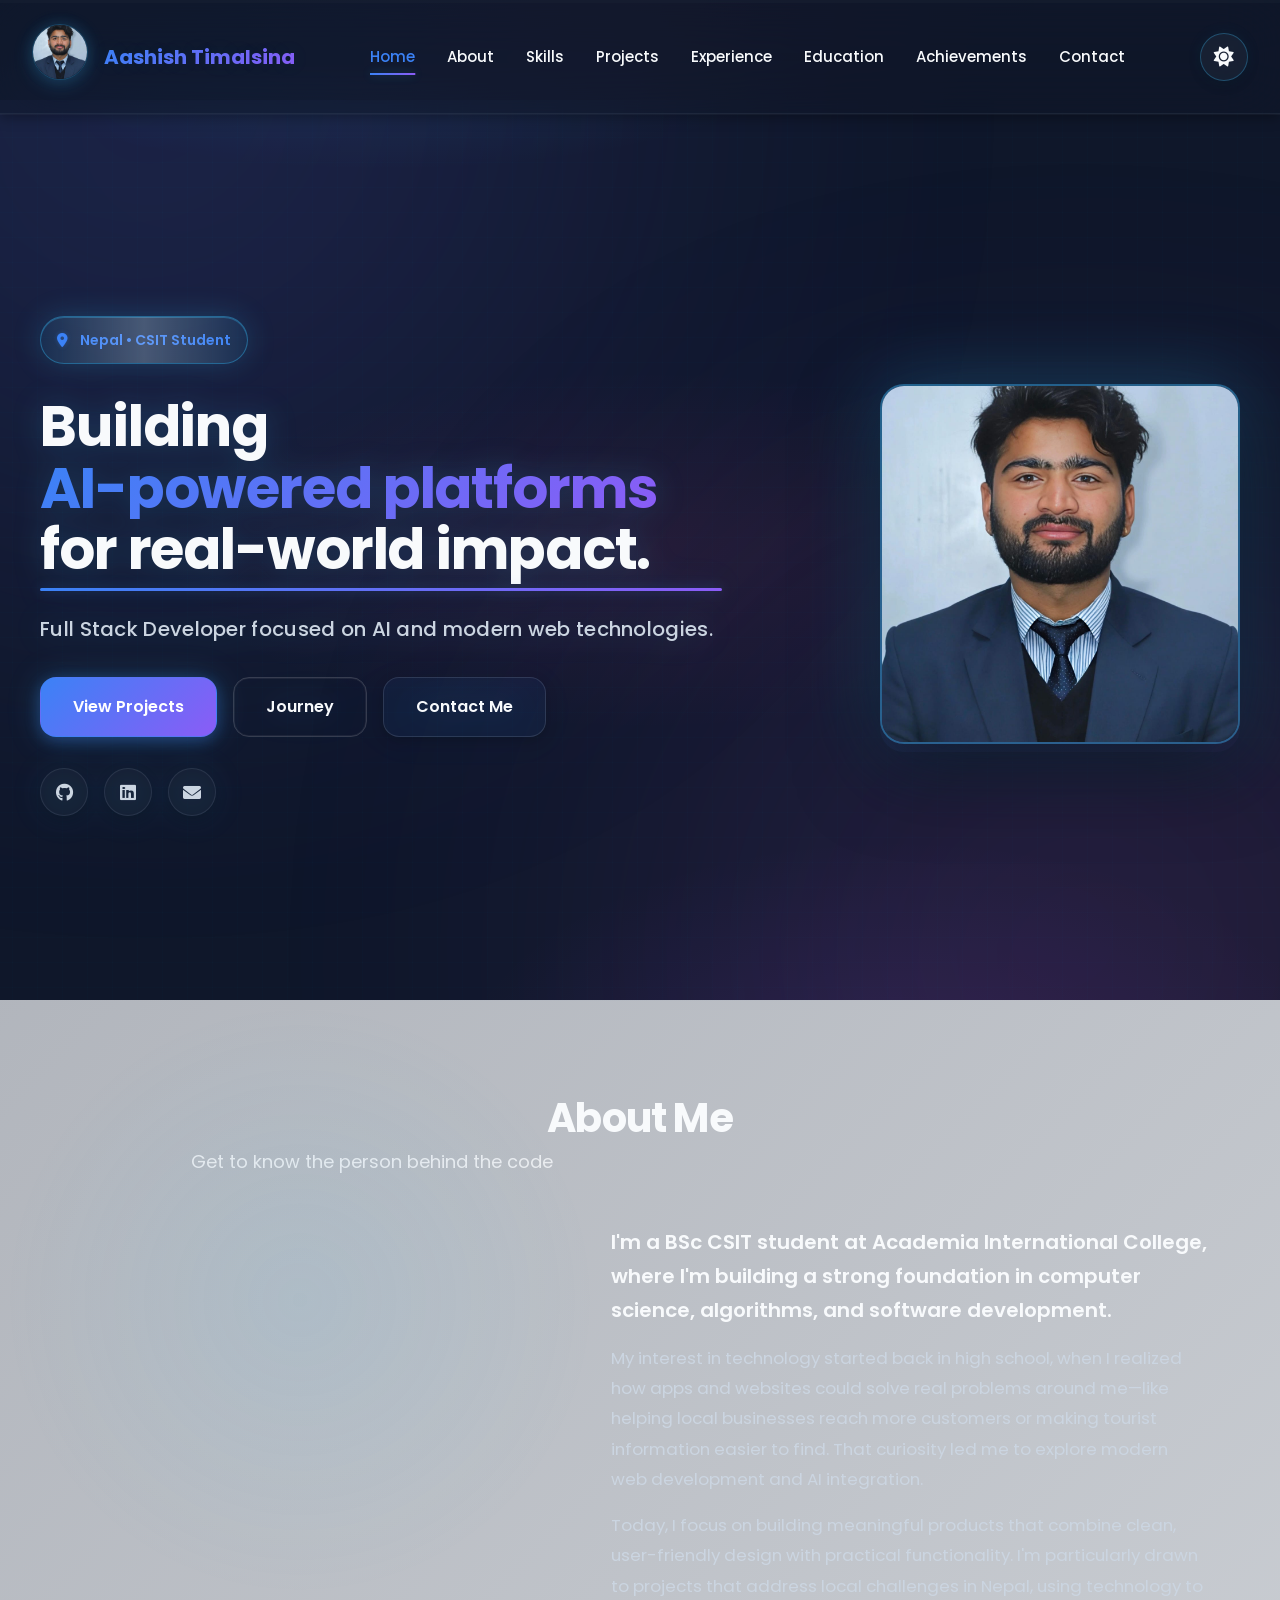
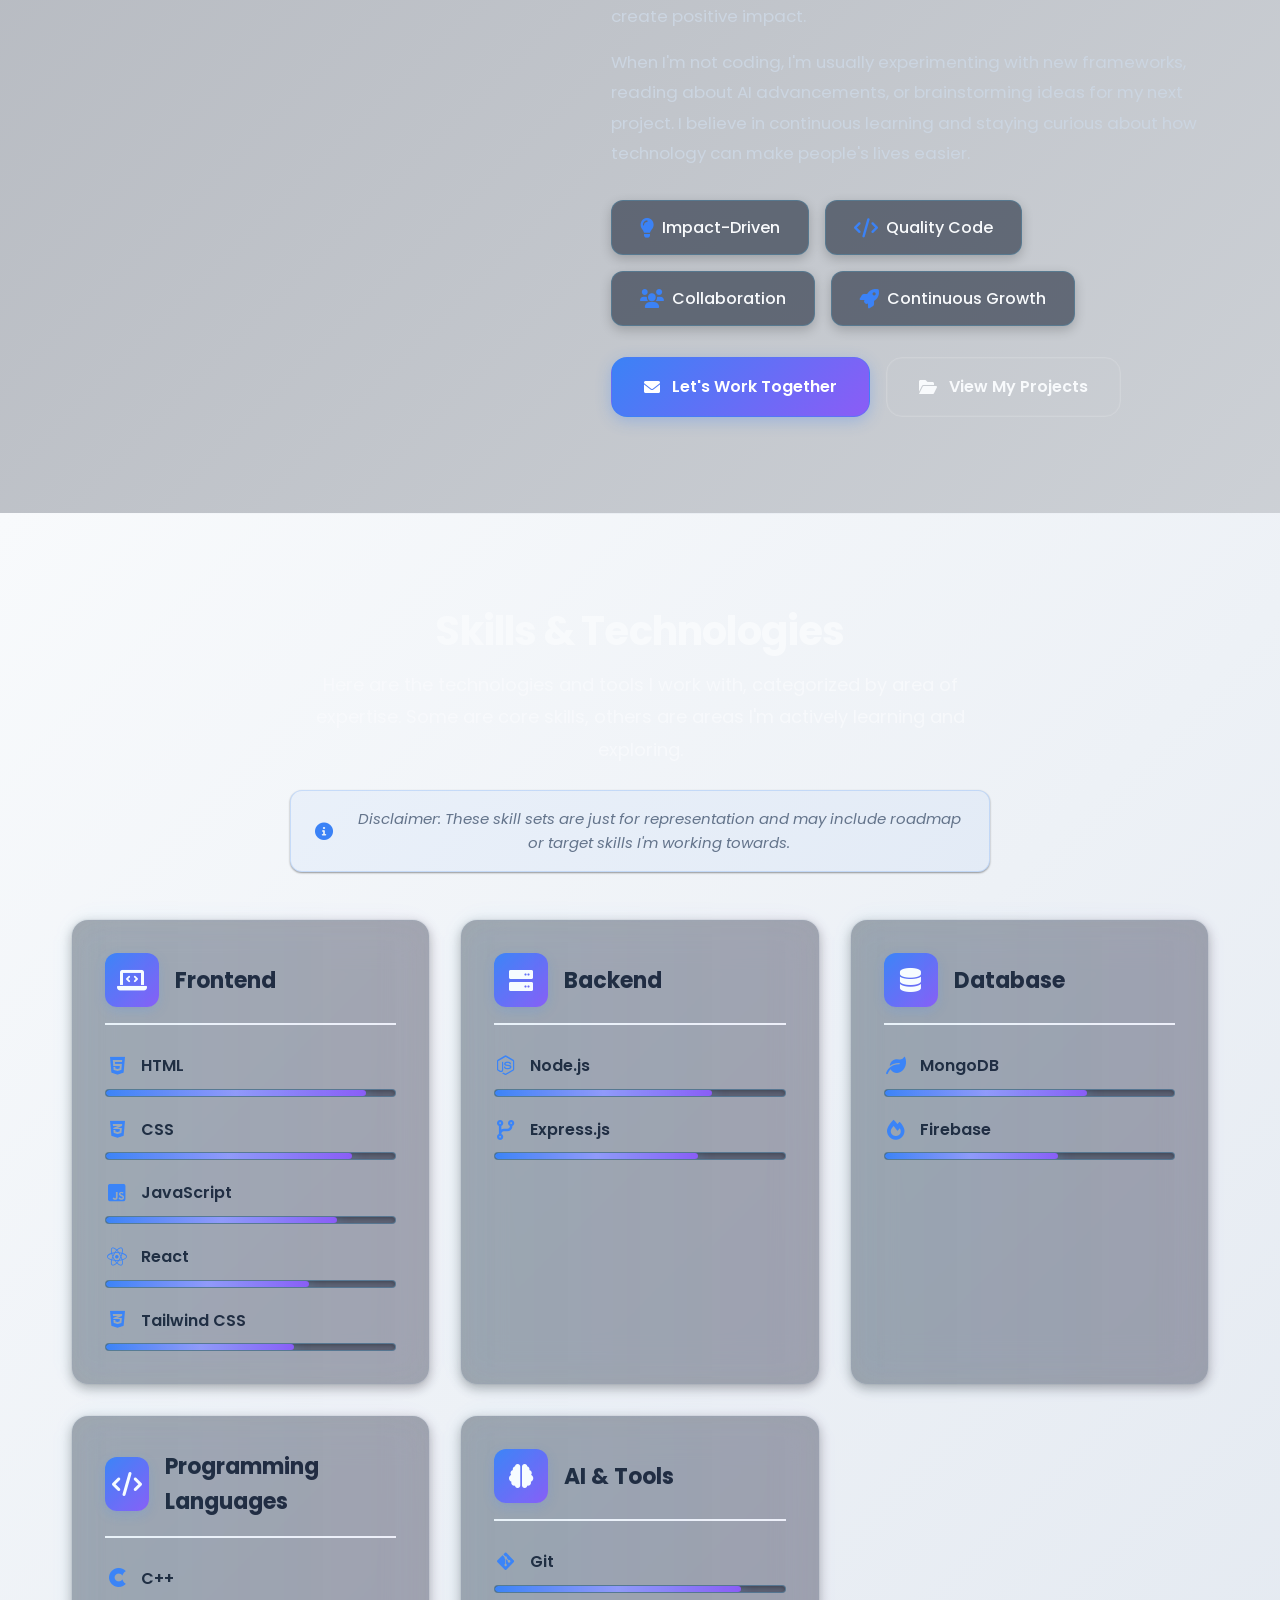
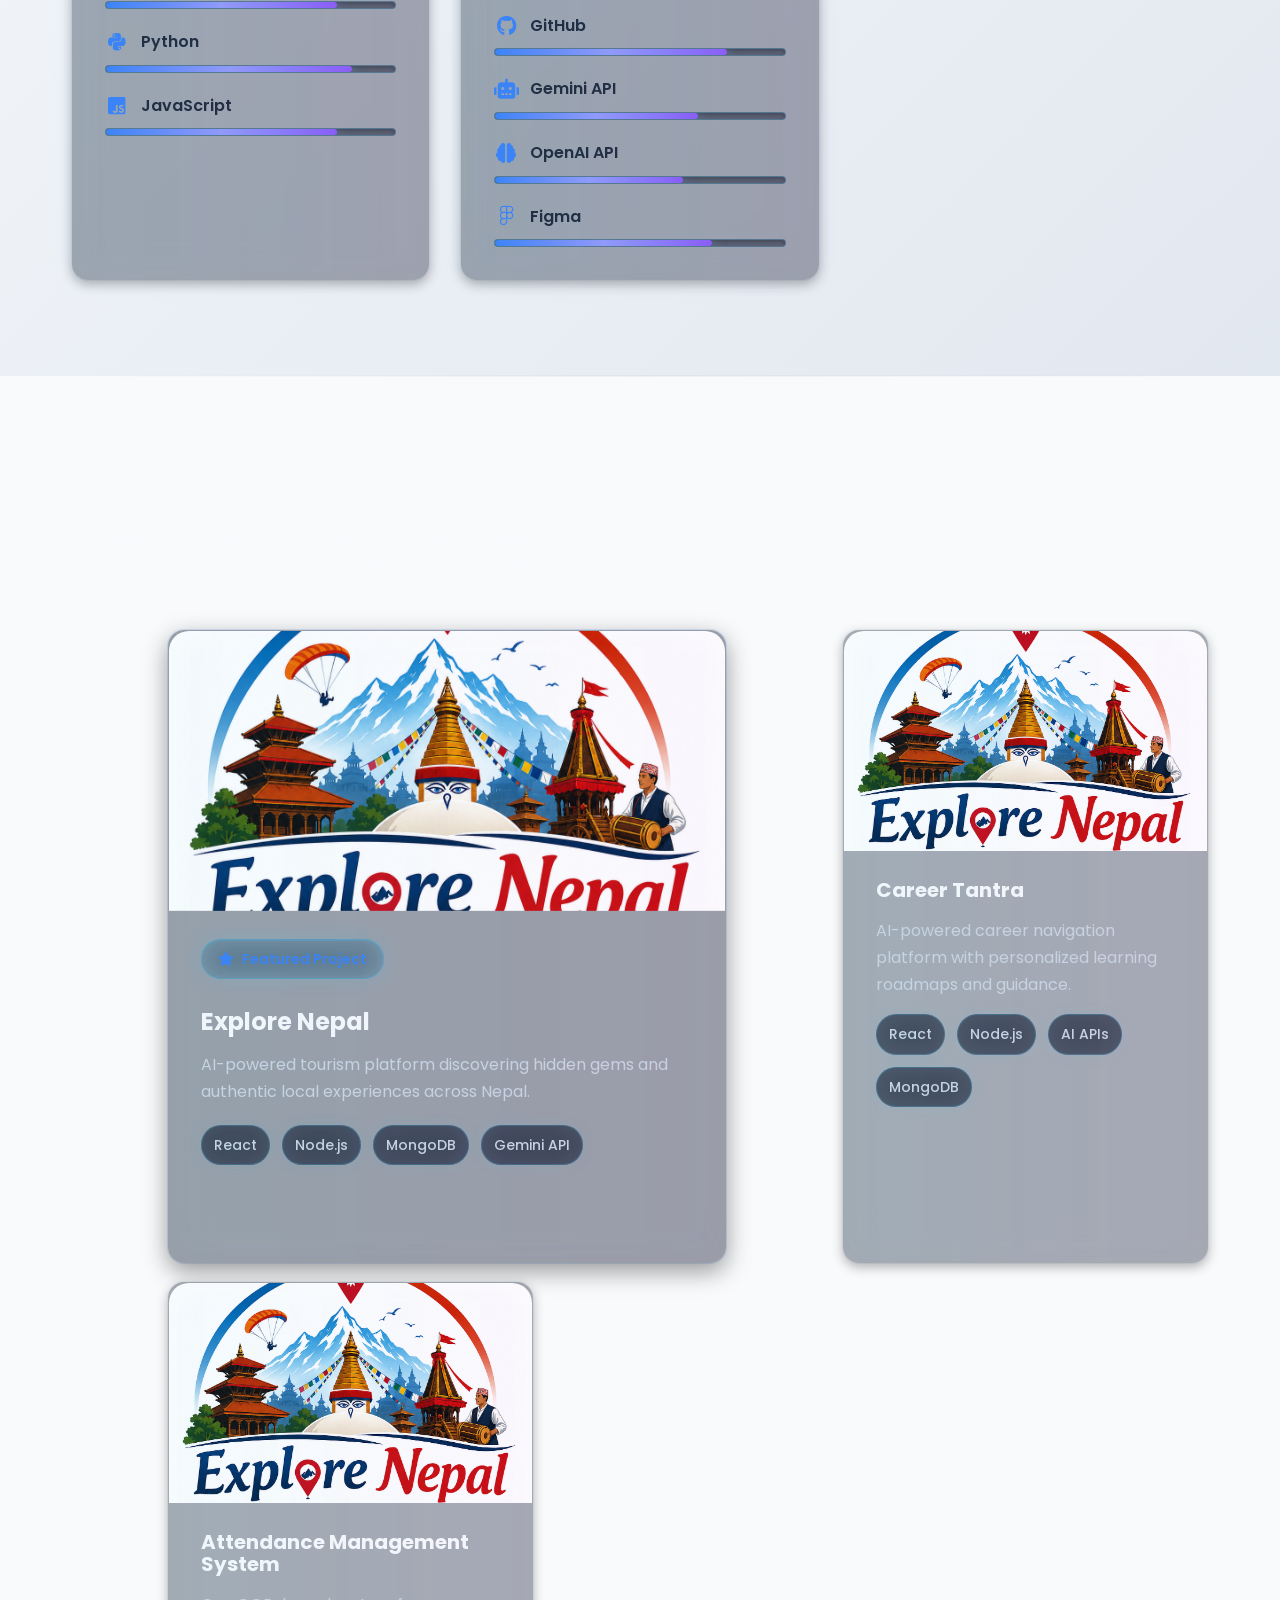
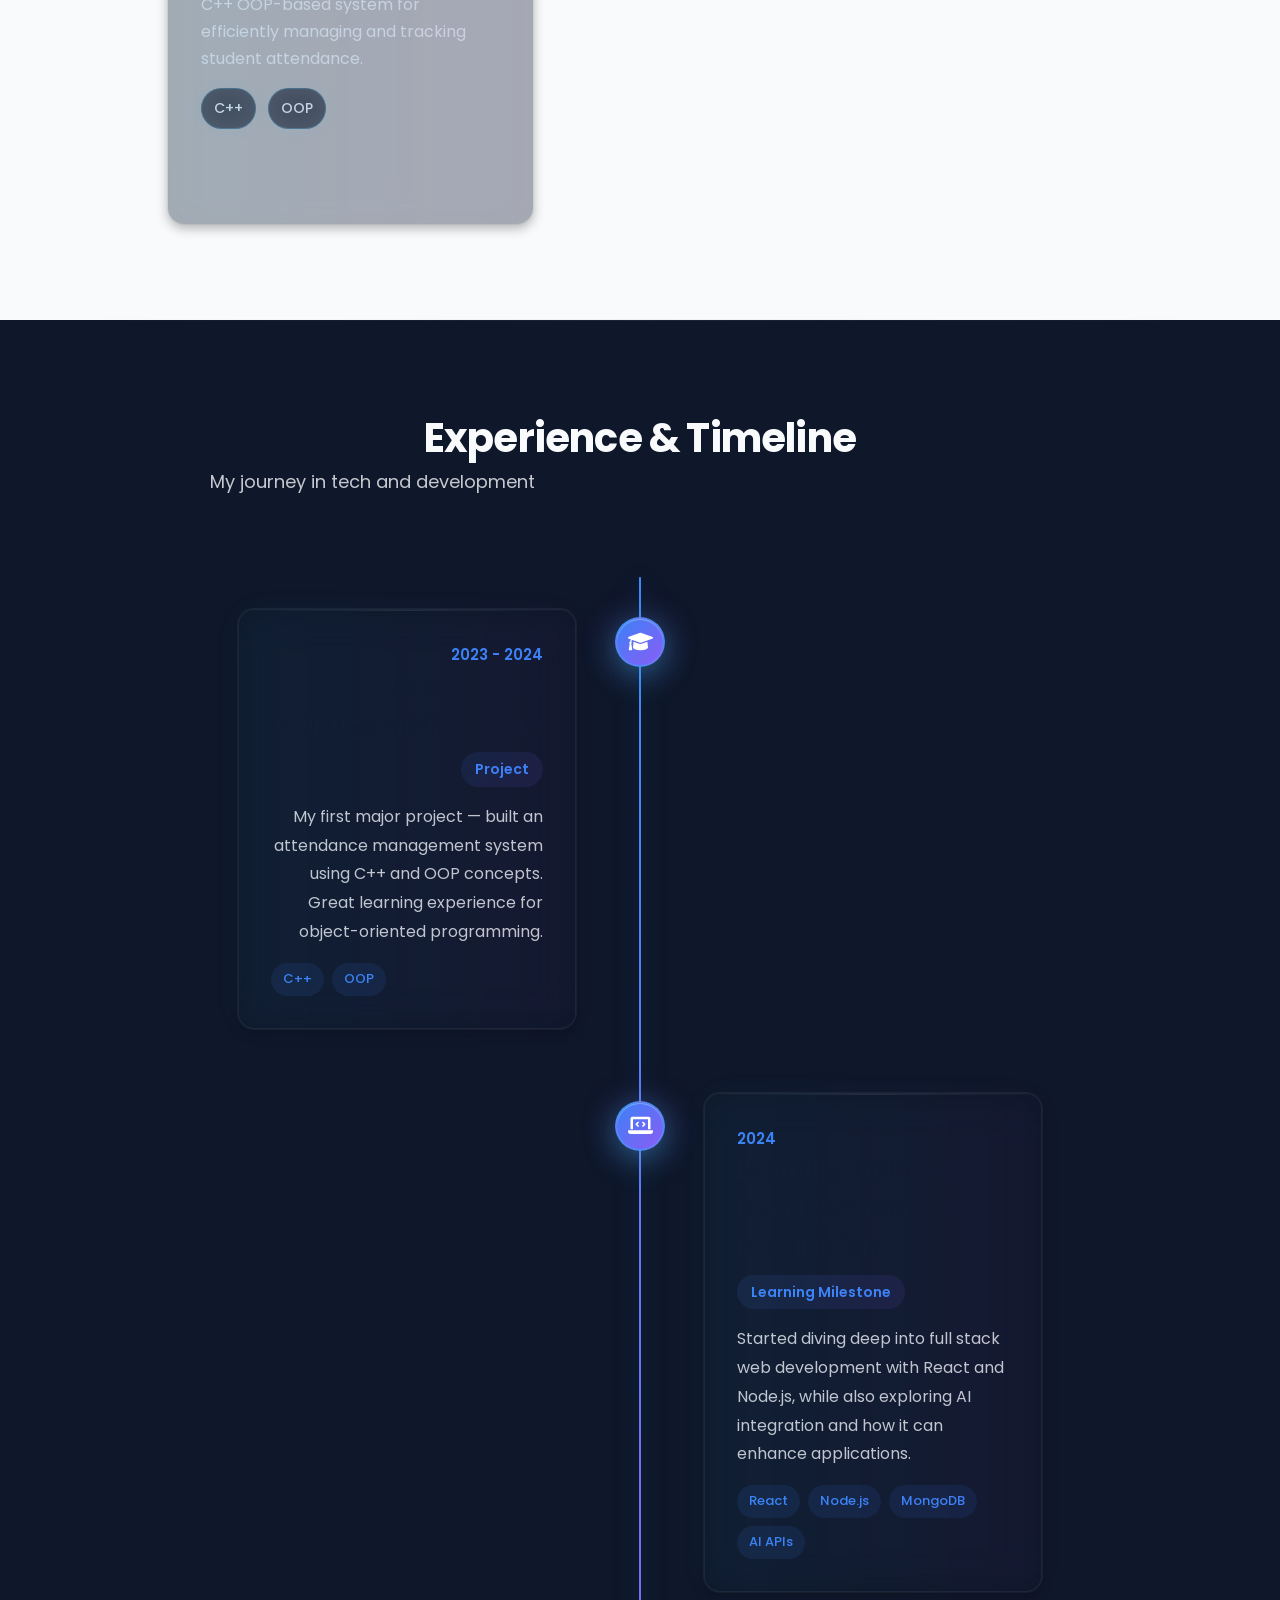
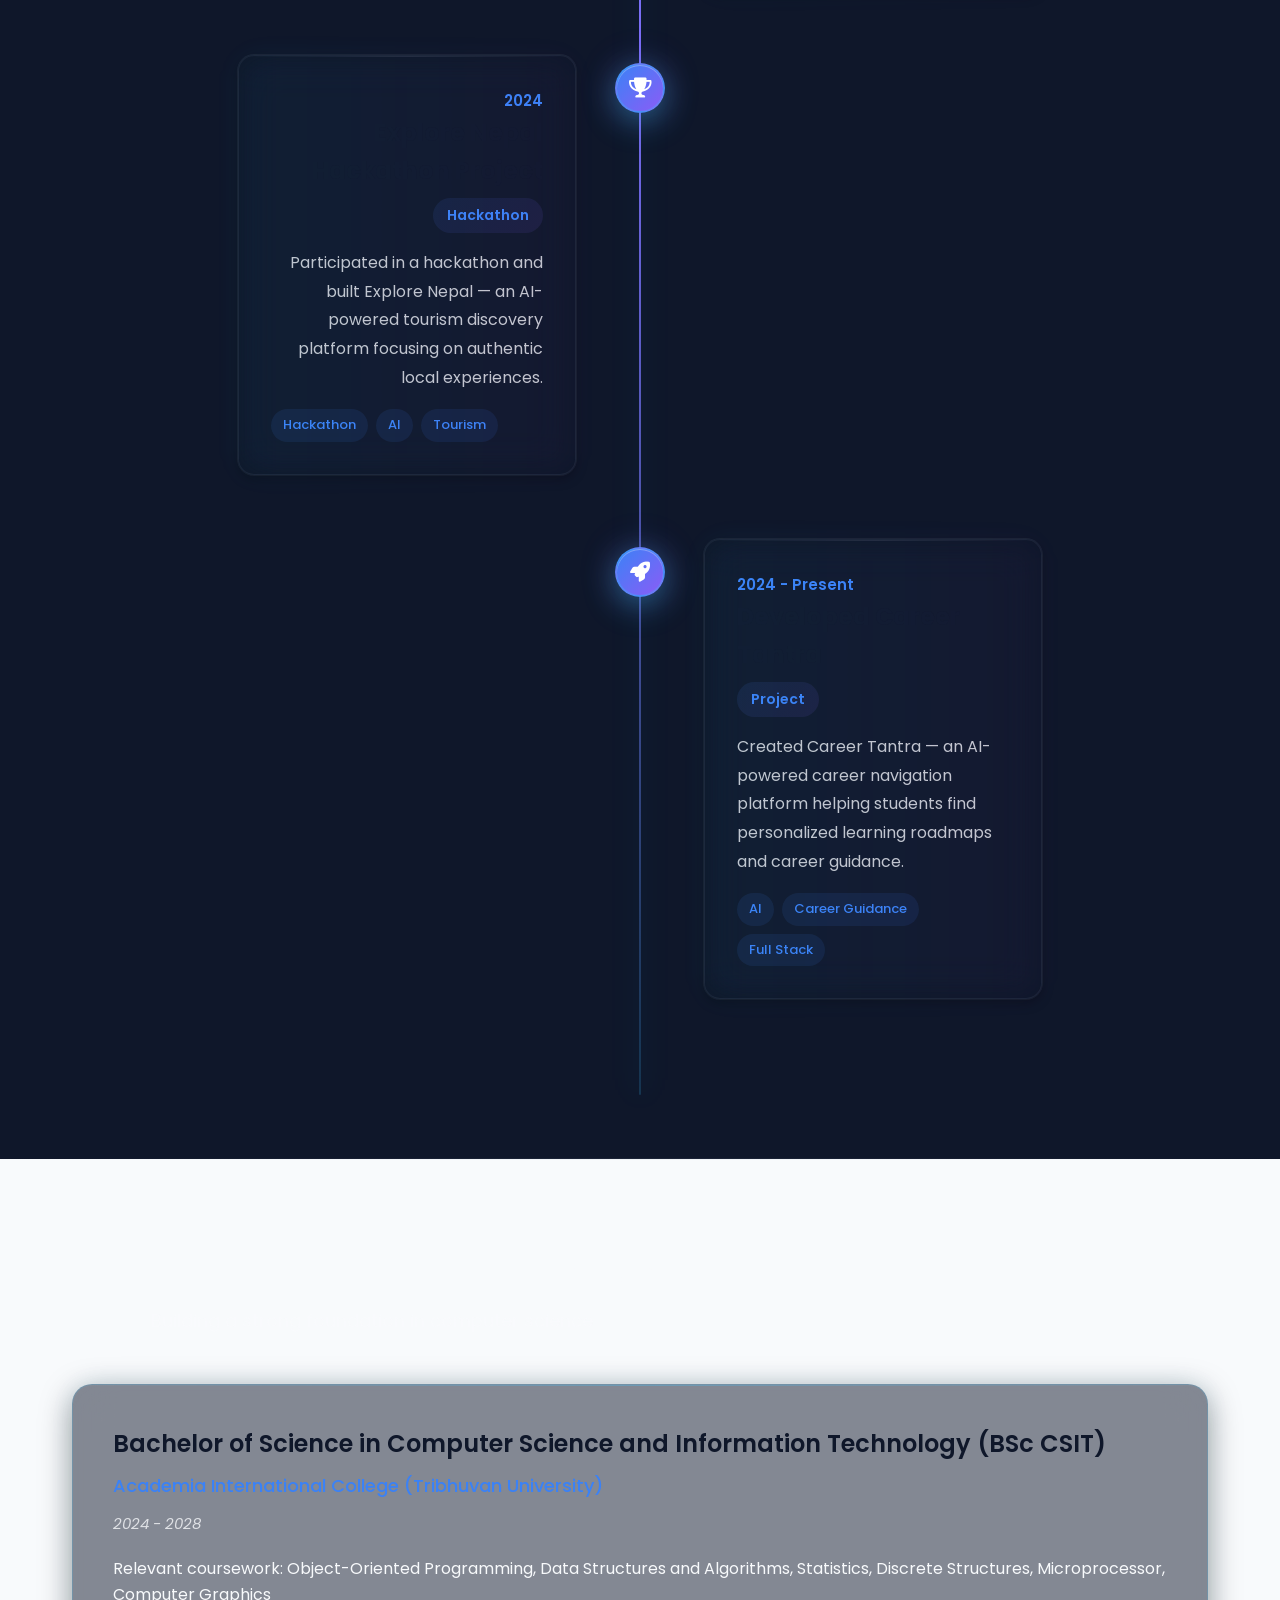
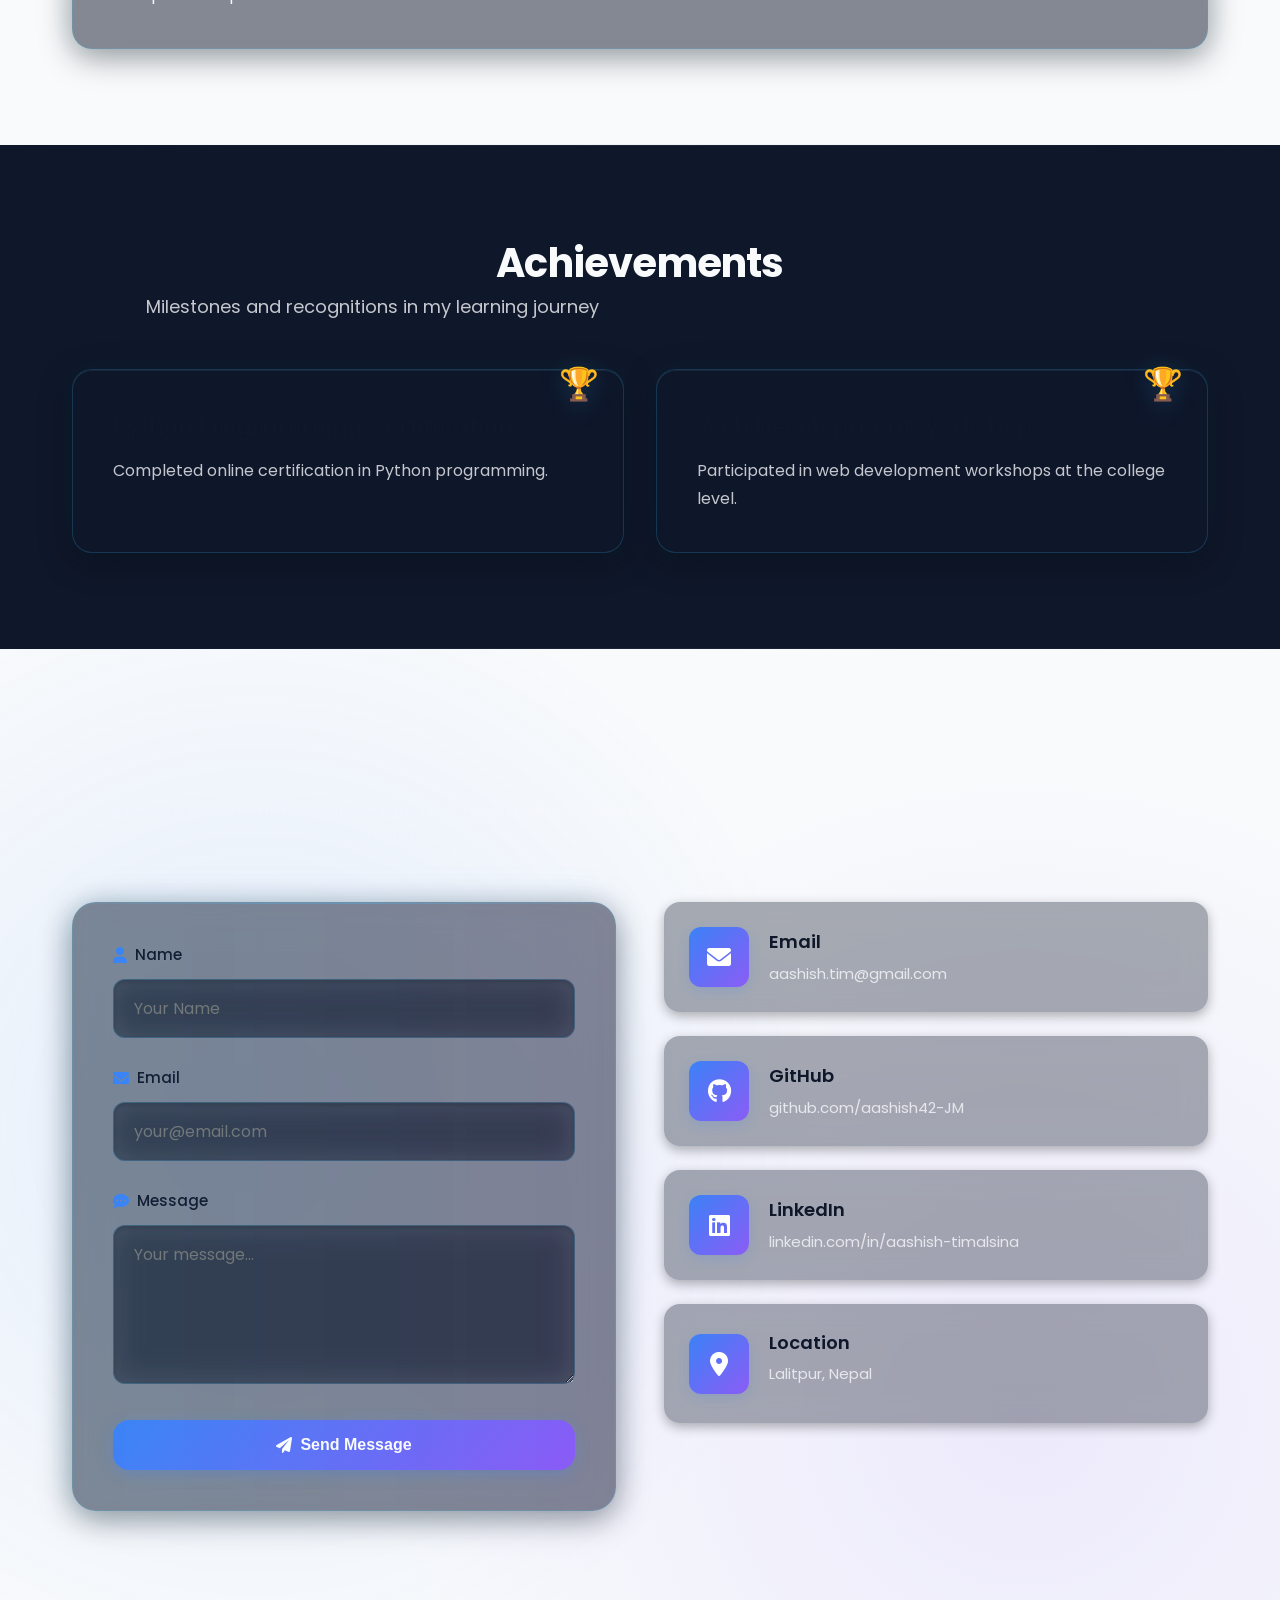
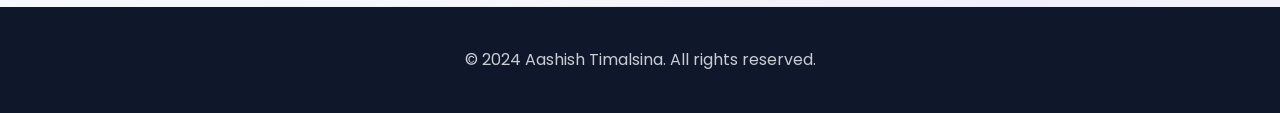
==== commit 59d6dc4d: "Add Journey entry point and portfolio updates" ====
--- a/index.html
+++ b/index.html
@@ -84,34 +84,37 @@
 
     <section id="home" class="hero">
         <div class="hero-background">
-            <div class="gradient-blob blob-1"></div>
-            <div class="gradient-blob blob-2"></div>
+            <div class="gradient-blob blob-1" data-parallax="0.2"></div>
+            <div class="gradient-blob blob-2" data-parallax="0.15"></div>
         </div>
         <div class="hero-content">
             <div class="hero-left">
-                <div class="hero-badge">
+                <div class="hero-badge reveal">
                     <i class="fas fa-map-marker-alt"></i>
                     <span>Nepal • CSIT Student</span>
                 </div>
-                <h1 class="hero-title">
+                <h1 class="hero-title reveal">
                     Building <span class="highlight">AI-powered platforms</span> for real-world impact.
                 </h1>
-                <p class="hero-subtitle">
+                <p class="hero-subtitle reveal">
                     Full Stack Developer focused on AI and modern web technologies.
                 </p>
-                <div class="hero-cta">
+                <div class="hero-cta reveal">
                     <a href="#projects" class="btn btn-primary">
                         View Projects
                     </a>
+                    <a href="journey.html" class="btn btn-outline">
+                        Journey
+                    </a>
                     <a href="#contact" class="btn btn-secondary">
-                        Get in Touch
+                        Contact Me
                     </a>
                 </div>
-                <div class="hero-social">
-                    <a href="https://github.com/aashish42-JM" target="_blank" class="social-link">
+                <div class="hero-social reveal">
+                    <a href="https://github.com/aashish42-JM" target="_blank" rel="noopener noreferrer" class="social-link">
                         <i class="fab fa-github"></i>
                     </a>
-                    <a href="https://www.linkedin.com/in/aashish-timalsina/" target="_blank" class="social-link">
+                    <a href="https://www.linkedin.com/in/aashish-timalsina/" target="_blank" rel="noopener noreferrer" class="social-link">
                         <i class="fab fa-linkedin"></i>
                     </a>
                     <a href="mailto:aashish.tim@gmail.com" class="social-link">
@@ -120,7 +123,7 @@
                 </div>
             </div>
             <div class="hero-right">
-                <div class="hero-image-wrapper">
+                <div class="hero-image-wrapper" data-parallax="0.1">
                     <img src="images/profile.jpg" alt="Aashish Timalsina" class="hero-image">
                 </div>
             </div>
@@ -136,23 +139,23 @@
             
             <div class="about-content">
                 <div class="about-left">
-                    <div class="profile-card">
+                    <div class="profile-card reveal tilt">
                         <div class="profile-image-wrapper">
                             <img src="images/profile.jpg" alt="Aashish Timalsina" class="profile-image">
                             <div class="profile-glow"></div>
                         </div>
                         <h3 class="profile-name">Aashish Timalsina</h3>
                         <p class="profile-role">Full Stack Developer • AI Enthusiast</p>
-                        <div class="profile-stats">
-                            <div class="profile-stat">
+                        <div class="profile-stats stagger">
+                            <div class="profile-stat reveal">
                                 <div class="stat-number">4</div>
                                 <div class="stat-label">Projects Completed</div>
                             </div>
-                            <div class="profile-stat">
+                            <div class="profile-stat reveal">
                                 <div class="stat-number">8</div>
                                 <div class="stat-label">Technologies Learned</div>
                             </div>
-                            <div class="profile-stat">
+                            <div class="profile-stat reveal">
                                 <div class="stat-number">2</div>
                                 <div class="stat-label">Hackathons Participated</div>
                             </div>
@@ -161,7 +164,7 @@
                 </div>
                 
                 <div class="about-right">
-                    <div class="about-story">
+                    <div class="about-story reveal">
                         <p class="about-lead">
                             I'm a BSc CSIT student at Academia International College, where I'm building a strong foundation in computer science, algorithms, and software development.
                         </p>
@@ -176,26 +179,26 @@
                         </p>
                     </div>
                     
-                    <div class="about-values">
-                        <div class="value-item">
+                    <div class="about-values stagger reveal">
+                        <div class="value-item reveal">
                             <i class="fas fa-lightbulb"></i>
                             <span>Impact-Driven</span>
                         </div>
-                        <div class="value-item">
+                        <div class="value-item reveal">
                             <i class="fas fa-code"></i>
                             <span>Quality Code</span>
                         </div>
-                        <div class="value-item">
+                        <div class="value-item reveal">
                             <i class="fas fa-users"></i>
                             <span>Collaboration</span>
                         </div>
-                        <div class="value-item">
+                        <div class="value-item reveal">
                             <i class="fas fa-rocket"></i>
                             <span>Continuous Growth</span>
                         </div>
                     </div>
                     
-                    <div class="about-buttons">
+                    <div class="about-buttons reveal">
                         <a href="#contact" class="btn btn-primary">
                             <i class="fas fa-envelope"></i>
                             Let's Work Together
@@ -204,199 +207,6 @@
                             <i class="fas fa-folder-open"></i>
                             View My Projects
                         </a>
-                    </div>
-                </div>
-            </div>
-        </div>
-    </section>
-
-    <section id="projects" class="projects-section section">
-        <div class="container">
-            <div class="section-header">
-                <h2 class="section-title">Projects That Solve Real Problems</h2>
-                <p class="section-subtitle">Here are some of the projects I've built focusing on AI, local discovery, and personalized digital experiences.</p>
-            </div>
-            
-            <div class="projects-grid">
-                <!-- Project 1 - Featured -->
-                <div class="project-card featured">
-                    <div class="project-image-wrapper">
-                        <img src="images/logo.png" alt="Explore Nepal" loading="lazy">
-                    </div>
-                    <div class="project-content">
-                        <div class="project-badge">
-                            <i class="fas fa-star"></i>
-                            Featured Project
-                        </div>
-                        <h3 class="project-title">Explore Nepal</h3>
-                        <p class="project-description">
-                            AI-powered tourism platform discovering hidden gems and authentic local experiences across Nepal.
-                        </p>
-                        
-                        <div class="project-tech">
-                            <span class="tech-pill">React</span>
-                            <span class="tech-pill">Node.js</span>
-                            <span class="tech-pill">MongoDB</span>
-                            <span class="tech-pill">Gemini API</span>
-                        </div>
-                        
-                        <div class="project-buttons">
-                            <a href="#" class="project-btn primary">
-                                <i class="fab fa-github"></i>
-                                View Code
-                            </a>
-                            <a href="#" class="project-btn secondary">
-                                <i class="fas fa-external-link-alt"></i>
-                                Live Demo
-                            </a>
-                        </div>
-                    </div>
-                </div>
-
-                <!-- Project 2 -->
-                <div class="project-card">
-                    <div class="project-image-wrapper">
-                        <img src="images/project-career-tantra.jpg" alt="Career Tantra" loading="lazy">
-                    </div>
-                    <div class="project-content">
-                        <h3 class="project-title">Career Tantra</h3>
-                        <p class="project-description">
-                            AI-powered career navigation platform with personalized learning roadmaps and guidance.
-                        </p>
-                        
-                        <div class="project-tech">
-                            <span class="tech-pill">React</span>
-                            <span class="tech-pill">Node.js</span>
-                            <span class="tech-pill">AI APIs</span>
-                            <span class="tech-pill">MongoDB</span>
-                        </div>
-                        
-                        <div class="project-buttons">
-                            <a href="#" class="project-btn primary">
-                                <i class="fab fa-github"></i>
-                                View Code
-                            </a>
-                            <a href="#" class="project-btn secondary">
-                                <i class="fas fa-external-link-alt"></i>
-                                Live Demo
-                            </a>
-                        </div>
-                    </div>
-                </div>
-
-                <!-- Project 3 -->
-                <div class="project-card">
-                    <div class="project-image-wrapper">
-                        <img src="images/project-attendance.jpg" alt="Attendance Management System" loading="lazy">
-                    </div>
-                    <div class="project-content">
-                        <h3 class="project-title">Attendance Management System</h3>
-                        <p class="project-description">
-                            C++ OOP-based system for efficiently managing and tracking student attendance.
-                        </p>
-                        
-                        <div class="project-tech">
-                            <span class="tech-pill">C++</span>
-                            <span class="tech-pill">OOP</span>
-                        </div>
-                        
-                        <div class="project-buttons">
-                            <a href="#" class="project-btn primary">
-                                <i class="fab fa-github"></i>
-                                View Code
-                            </a>
-                        </div>
-                    </div>
-                </div>
-            </div>
-        </div>
-    </section>
-
-    <section id="experience" class="experience-section section">
-        <div class="container">
-            <div class="section-header">
-                <h2 class="section-title">Experience & Timeline</h2>
-                <p class="section-subtitle">My journey in tech and development</p>
-            </div>
-            
-            <div class="timeline">
-                <!-- Timeline Item 1 -->
-                <div class="timeline-item">
-                    <div class="timeline-marker">
-                        <i class="fas fa-graduation-cap"></i>
-                    </div>
-                    <div class="timeline-content">
-                        <span class="timeline-date">2023 - 2024</span>
-                        <h3 class="timeline-title">Attendance Management System</h3>
-                        <span class="timeline-category">Project</span>
-                        <p class="timeline-description">
-                            My first major project — built an attendance management system using C++ and OOP concepts. Great learning experience for object-oriented programming.
-                        </p>
-                        <div class="timeline-tags">
-                            <span class="tag">C++</span>
-                            <span class="tag">OOP</span>
-                        </div>
-                    </div>
-                </div>
-
-                <!-- Timeline Item 2 -->
-                <div class="timeline-item">
-                    <div class="timeline-marker">
-                        <i class="fas fa-laptop-code"></i>
-                    </div>
-                    <div class="timeline-content">
-                        <span class="timeline-date">2024</span>
-                        <h3 class="timeline-title">Learning Full Stack Development & AI Integration</h3>
-                        <span class="timeline-category">Learning Milestone</span>
-                        <p class="timeline-description">
-                            Started diving deep into full stack web development with React and Node.js, while also exploring AI integration and how it can enhance applications.
-                        </p>
-                        <div class="timeline-tags">
-                            <span class="tag">React</span>
-                            <span class="tag">Node.js</span>
-                            <span class="tag">MongoDB</span>
-                            <span class="tag">AI APIs</span>
-                        </div>
-                    </div>
-                </div>
-
-                <!-- Timeline Item 3 -->
-                <div class="timeline-item">
-                    <div class="timeline-marker">
-                        <i class="fas fa-trophy"></i>
-                    </div>
-                    <div class="timeline-content">
-                        <span class="timeline-date">2024</span>
-                        <h3 class="timeline-title">Explore Nepal Hackathon Project</h3>
-                        <span class="timeline-category">Hackathon</span>
-                        <p class="timeline-description">
-                            Participated in a hackathon and built Explore Nepal — an AI-powered tourism discovery platform focusing on authentic local experiences.
-                        </p>
-                        <div class="timeline-tags">
-                            <span class="tag">Hackathon</span>
-                            <span class="tag">AI</span>
-                            <span class="tag">Tourism</span>
-                        </div>
-                    </div>
-                </div>
-
-                <!-- Timeline Item 4 -->
-                <div class="timeline-item">
-                    <div class="timeline-marker">
-                        <i class="fas fa-rocket"></i>
-                    </div>
-                    <div class="timeline-content">
-                        <span class="timeline-date">2024 - Present</span>
-                        <h3 class="timeline-title">Developed Career Tantra</h3>
-                        <span class="timeline-category">Project</span>
-                        <p class="timeline-description">
-                            Created Career Tantra — an AI-powered career navigation platform helping students find personalized learning roadmaps and career guidance.
-                        </p>
-                        <div class="timeline-tags">
-                            <span class="tag">AI</span>
-                            <span class="tag">Career Guidance</span>
-                            <span class="tag">Full Stack</span>
-                        </div>
                     </div>
                 </div>
             </div>
@@ -630,6 +440,202 @@
         </div>
     </section>
 
+    <section id="projects" class="projects-section section">
+        <div class="container">
+            <div class="section-header">
+                <h2 class="section-title">Projects That Solve Real Problems</h2>
+                <p class="section-subtitle">Here are some of the projects I've built focusing on AI, local discovery, and personalized digital experiences.</p>
+            </div>
+            
+            <div class="projects-grid">
+                <!-- Project 1 - Featured -->
+                <div id="explore-nepal"></div>
+                <div class="project-card featured reveal tilt">
+                    <div class="project-image-wrapper">
+                        <img src="images/logo.png" alt="Explore Nepal" loading="lazy">
+                    </div>
+                    <div class="project-content">
+                        <div class="project-badge">
+                            <i class="fas fa-star"></i>
+                            Featured Project
+                        </div>
+                        <h3 class="project-title">Explore Nepal</h3>
+                        <p class="project-description">
+                            AI-powered tourism platform discovering hidden gems and authentic local experiences across Nepal.
+                        </p>
+                        
+                        <div class="project-tech">
+                            <span class="tech-pill">React</span>
+                            <span class="tech-pill">Node.js</span>
+                            <span class="tech-pill">MongoDB</span>
+                            <span class="tech-pill">Gemini API</span>
+                        </div>
+                        
+                        <div class="project-buttons">
+                            <a href="https://github.com/aashish42-JM/Genz-Innovators" target="_blank" rel="noopener noreferrer" class="project-btn primary">
+                                <i class="fab fa-github"></i>
+                                View Code
+                            </a>
+                            <a href="projects.html#explore-nepal" class="project-btn secondary">
+                                <i class="fas fa-external-link-alt"></i>
+                                Live Demo
+                            </a>
+                        </div>
+                    </div>
+                </div>
+
+                <!-- Project 2 -->
+                <div id="career-tantra"></div>
+                <div class="project-card reveal tilt">
+                    <div class="project-image-wrapper">
+                        <img src="images/logo.png" alt="Career Tantra" loading="lazy">
+                    </div>
+                    <div class="project-content">
+                        <h3 class="project-title">Career Tantra</h3>
+                        <p class="project-description">
+                            AI-powered career navigation platform with personalized learning roadmaps and guidance.
+                        </p>
+                        
+                        <div class="project-tech">
+                            <span class="tech-pill">React</span>
+                            <span class="tech-pill">Node.js</span>
+                            <span class="tech-pill">AI APIs</span>
+                            <span class="tech-pill">MongoDB</span>
+                        </div>
+                        
+                        <div class="project-buttons">
+                            <a href="https://github.com/aashish42-JM/Career-Tantra" target="_blank" rel="noopener noreferrer" class="project-btn primary">
+                                <i class="fab fa-github"></i>
+                                View Code
+                            </a>
+                            <a href="projects.html#career-tantra" class="project-btn secondary">
+                                <i class="fas fa-external-link-alt"></i>
+                                Live Demo
+                            </a>
+                        </div>
+                    </div>
+                </div>
+
+                <!-- Project 3 -->
+                <div id="attendance-management"></div>
+                <div class="project-card reveal tilt">
+                    <div class="project-image-wrapper">
+                        <img src="images/logo.png" alt="Attendance Management System" loading="lazy">
+                    </div>
+                    <div class="project-content">
+                        <h3 class="project-title">Attendance Management System</h3>
+                        <p class="project-description">
+                            C++ OOP-based system for efficiently managing and tracking student attendance.
+                        </p>
+                        
+                        <div class="project-tech">
+                            <span class="tech-pill">C++</span>
+                            <span class="tech-pill">OOP</span>
+                        </div>
+                        
+                        <div class="project-buttons">
+                            <a href="https://github.com/aashish42-JM?tab=repositories" target="_blank" rel="noopener noreferrer" class="project-btn primary">
+                                <i class="fab fa-github"></i>
+                                View Code
+                            </a>
+                        </div>
+                    </div>
+                </div>
+            </div>
+        </div>
+    </section>
+
+    <section id="experience" class="experience-section section">
+        <div class="container">
+            <div class="section-header">
+                <h2 class="section-title">Experience & Timeline</h2>
+                <p class="section-subtitle">My journey in tech and development</p>
+            </div>
+            
+            <div class="timeline">
+                <!-- Timeline Item 1 -->
+                <div class="timeline-item">
+                    <div class="timeline-marker">
+                        <i class="fas fa-graduation-cap"></i>
+                    </div>
+                    <div class="timeline-content reveal">
+                        <span class="timeline-date">2023 - 2024</span>
+                        <h3 class="timeline-title">Attendance Management System</h3>
+                        <span class="timeline-category">Project</span>
+                        <p class="timeline-description">
+                            My first major project — built an attendance management system using C++ and OOP concepts. Great learning experience for object-oriented programming.
+                        </p>
+                        <div class="timeline-tags">
+                            <span class="tag">C++</span>
+                            <span class="tag">OOP</span>
+                        </div>
+                    </div>
+                </div>
+
+                <!-- Timeline Item 2 -->
+                <div class="timeline-item">
+                    <div class="timeline-marker">
+                        <i class="fas fa-laptop-code"></i>
+                    </div>
+                    <div class="timeline-content reveal">
+                        <span class="timeline-date">2024</span>
+                        <h3 class="timeline-title">Learning Full Stack Development & AI Integration</h3>
+                        <span class="timeline-category">Learning Milestone</span>
+                        <p class="timeline-description">
+                            Started diving deep into full stack web development with React and Node.js, while also exploring AI integration and how it can enhance applications.
+                        </p>
+                        <div class="timeline-tags">
+                            <span class="tag">React</span>
+                            <span class="tag">Node.js</span>
+                            <span class="tag">MongoDB</span>
+                            <span class="tag">AI APIs</span>
+                        </div>
+                    </div>
+                </div>
+
+                <!-- Timeline Item 3 -->
+                <div class="timeline-item">
+                    <div class="timeline-marker">
+                        <i class="fas fa-trophy"></i>
+                    </div>
+                    <div class="timeline-content reveal">
+                        <span class="timeline-date">2024</span>
+                        <h3 class="timeline-title">Explore Nepal Hackathon Project</h3>
+                        <span class="timeline-category">Hackathon</span>
+                        <p class="timeline-description">
+                            Participated in a hackathon and built Explore Nepal — an AI-powered tourism discovery platform focusing on authentic local experiences.
+                        </p>
+                        <div class="timeline-tags">
+                            <span class="tag">Hackathon</span>
+                            <span class="tag">AI</span>
+                            <span class="tag">Tourism</span>
+                        </div>
+                    </div>
+                </div>
+
+                <!-- Timeline Item 4 -->
+                <div class="timeline-item">
+                    <div class="timeline-marker">
+                        <i class="fas fa-rocket"></i>
+                    </div>
+                    <div class="timeline-content reveal">
+                        <span class="timeline-date">2024 - Present</span>
+                        <h3 class="timeline-title">Developed Career Tantra</h3>
+                        <span class="timeline-category">Project</span>
+                        <p class="timeline-description">
+                            Created Career Tantra — an AI-powered career navigation platform helping students find personalized learning roadmaps and career guidance.
+                        </p>
+                        <div class="timeline-tags">
+                            <span class="tag">AI</span>
+                            <span class="tag">Career Guidance</span>
+                            <span class="tag">Full Stack</span>
+                        </div>
+                    </div>
+                </div>
+            </div>
+        </div>
+    </section>
+
     <section id="education" class="education-section section">
         <div class="container">
             <div class="section-header">
--- a/styles.css
+++ b/styles.css
@@ -24,8 +24,8 @@
     top: 0;
     left: 0;
     width: 100%;
-    height: 4px;
-    background: var(--surface-secondary);
+    height: 3px;
+    background: rgba(30, 41, 59, 0.3);
     z-index: 9999;
 }
 
@@ -34,25 +34,25 @@
     width: 0%;
     background: linear-gradient(90deg, var(--primary) 0%, var(--accent) 100%);
     transition: width var(--transition-fast);
-    box-shadow: 0 0 15px rgba(56, 189, 248, 0.4), 0 0 30px rgba(168, 85, 247, 0.2);
-}
-
-/* Design System - Modern Premium Tech */
+    box-shadow: 0 0 8px rgba(56, 189, 248, 0.3);
+}
+
+/* Design System - Modern SaaS Tech */
 :root {
-    /* Colors - Modern Futuristic Palette */
-    --primary: #38bdf8;
-    --primary-hover: #0ea5e9;
-    --accent: #a855f7;
+    /* Colors - Refined, professional palette (Vercel/Linear inspired) */
+    --primary: #3b82f6;
+    --primary-hover: #2563eb;
+    --accent: #8b5cf6;
     --accent-secondary: #ec4899;
     --text-primary: #f8fafc;
-    --text-secondary: #94a3b8;
-    --text-muted: #64748b;
-    --background: #020617;
-    --surface: rgba(15, 23, 42, 0.5);
-    --surface-secondary: rgba(30, 41, 59, 0.6);
-    --border: rgba(148, 163, 184, 0.15);
-    --border-hover: rgba(56, 189, 248, 0.6);
-    --border-accent: rgba(168, 85, 247, 0.4);
+    --text-secondary: #cbd5e1;
+    --text-muted: #94a3b8;
+    --background: #0f172a;
+    --surface: rgba(15, 23, 42, 0.4);
+    --surface-secondary: rgba(30, 41, 59, 0.5);
+    --border: rgba(148, 163, 184, 0.1);
+    --border-hover: rgba(56, 189, 248, 0.4);
+    --border-accent: rgba(139, 92, 246, 0.3);
 
     /* Spacing */
     --space-xs: 0.5rem;
@@ -72,16 +72,25 @@
     --radius-2xl: 1.5rem;
     --radius-full: 9999px;
 
-    /* Shadows & Glow - Premium with Ambient Effects */
-    --shadow-sm: 0 1px 3px rgba(0, 0, 0, 0.4), 0 0 15px rgba(56, 189, 248, 0.08);
-    --shadow-md: 0 4px 20px rgba(0, 0, 0, 0.5), 0 0 30px rgba(56, 189, 248, 0.12), 0 0 60px rgba(168, 85, 247, 0.06);
-    --shadow-lg: 0 12px 40px rgba(0, 0, 0, 0.6), 0 0 50px rgba(56, 189, 248, 0.18), 0 0 100px rgba(168, 85, 247, 0.1);
-    --shadow-xl: 0 20px 60px rgba(0, 0, 0, 0.7), 0 0 80px rgba(56, 189, 248, 0.25), 0 0 150px rgba(168, 85, 247, 0.15);
-    --glow-primary: 0 0 25px rgba(56, 189, 248, 0.5), 0 0 50px rgba(168, 85, 247, 0.25), inset 0 0 30px rgba(56, 189, 248, 0.1);
-    --glow-accent: 0 0 20px rgba(168, 85, 247, 0.4), 0 0 40px rgba(236, 72, 153, 0.2);
-    --glow-border: 0 0 15px rgba(56, 189, 248, 0.3), inset 0 0 20px rgba(56, 189, 248, 0.05);
-
-    /* Typography */
+    /* Shadows & Glow - Professional, subtle depth (not neon) */
+    --shadow-sm: 0 1px 2px rgba(0, 0, 0, 0.4);
+    --shadow-md: 0 4px 12px rgba(0, 0, 0, 0.5);
+    --shadow-lg: 0 12px 32px rgba(0, 0, 0, 0.6);
+    --shadow-xl: 0 20px 48px rgba(0, 0, 0, 0.7);
+    --glow-primary: 0 0 20px rgba(59, 130, 246, 0.2), inset 0 0 20px rgba(59, 130, 246, 0.05);
+    --glow-accent: 0 0 16px rgba(139, 92, 246, 0.15);
+    --glow-border: 0 0 12px rgba(59, 130, 246, 0.15), inset 0 0 16px rgba(59, 130, 246, 0.03);
+    --text-dark: #0f172a;
+    --text-light: rgba(248, 250, 252, 0.78);
+    --bg-white: #f8fafc;
+    --bg-secondary: rgba(248, 250, 252, 0.95);
+    --border-color: rgba(148, 163, 184, 0.18);
+    --primary-color: var(--primary);
+    --secondary-color: var(--accent);
+    --gradient-secondary: linear-gradient(135deg, var(--primary), var(--accent));
+    --shadow-soft: 0 8px 24px rgba(0, 0, 0, 0.08);
+
+    /* Typography - Modern, professional hierarchy */
     --font-size-xs: 0.75rem;
     --font-size-sm: 0.875rem;
     --font-size-base: 1rem;
@@ -92,31 +101,35 @@
     --font-size-4xl: 2.5rem;
     --font-size-5xl: 3.5rem;
 
-    --line-height-tight: 1.15;
-    --line-height-snug: 1.3;
+    --line-height-tight: 1.1;
+    --line-height-snug: 1.25;
     --line-height-normal: 1.5;
-    --line-height-relaxed: 1.65;
-
-    /* Transitions */
+    --line-height-relaxed: 1.6;
+
+    /* Transitions - Smooth, professional motion */
     --transition-fast: 150ms cubic-bezier(0.4, 0, 0.2, 1);
     --transition-base: 250ms cubic-bezier(0.4, 0, 0.2, 1);
     --transition-slow: 400ms cubic-bezier(0.4, 0, 0.2, 1);
+    --motion-fast: 180ms;
+    --motion-base: 420ms;
+    --motion-slow: 900ms;
+    --reveal-ease: cubic-bezier(0.22, 1, 0.36, 1);
 }
 
 /* Dark Mode Design System */
 body.dark-mode {
     --text-primary: #f1f5f9;
-    --text-secondary: #94a3b8;
-    --text-muted: #64748b;
+    --text-secondary: #cbd5e1;
+    --text-muted: #94a3b8;
     --background: #0f172a;
-    --surface: #1e293b;
-    --surface-secondary: #334155;
-    --border: #334155;
-    --border-hover: #475569;
+    --surface: rgba(15, 23, 42, 0.4);
+    --surface-secondary: rgba(30, 41, 59, 0.5);
+    --border: rgba(148, 163, 184, 0.1);
+    --border-hover: rgba(59, 130, 246, 0.4);
     --shadow-sm: 0 1px 2px 0 rgba(0, 0, 0, 0.4);
-    --shadow-md: 0 4px 6px -1px rgba(0, 0, 0, 0.5), 0 2px 4px -2px rgba(0, 0, 0, 0.4);
-    --shadow-lg: 0 10px 15px -3px rgba(0, 0, 0, 0.5), 0 4px 6px -4px rgba(0, 0, 0, 0.4);
-    --shadow-xl: 0 20px 25px -5px rgba(0, 0, 0, 0.6), 0 8px 10px -6px rgba(0, 0, 0, 0.5);
+    --shadow-md: 0 4px 12px rgba(0, 0, 0, 0.5);
+    --shadow-lg: 0 12px 32px rgba(0, 0, 0, 0.6);
+    --shadow-xl: 0 20px 48px rgba(0, 0, 0, 0.7);
 }
 
 /* Animations */
@@ -252,21 +265,17 @@
     width: 100%;
     height: 100%;
     background: 
-        radial-gradient(ellipse 1000px 500px at 20% 20%, rgba(56, 189, 248, 0.12) 0%, transparent 60%),
-        radial-gradient(ellipse 800px 600px at 80% 80%, rgba(168, 85, 247, 0.1) 0%, transparent 50%),
-        radial-gradient(ellipse 600px 400px at 50% 0%, rgba(236, 72, 153, 0.05) 0%, transparent 70%);
+        radial-gradient(ellipse 1000px 500px at 20% 20%, rgba(59, 130, 246, 0.08) 0%, transparent 60%),
+        radial-gradient(ellipse 800px 600px at 80% 80%, rgba(139, 92, 246, 0.06) 0%, transparent 50%),
+        radial-gradient(ellipse 600px 400px at 50% 0%, rgba(236, 72, 153, 0.03) 0%, transparent 70%);
     pointer-events: none;
     z-index: -1;
-    animation: ambientShift 20s ease-in-out infinite;
+    animation: ambientShift 24s ease-in-out infinite;
 }
 
 @keyframes ambientShift {
-    0%, 100% {
-        opacity: 1;
-    }
-    50% {
-        opacity: 0.8;
-    }
+    0%, 100% { opacity: 0.4; }
+    50% { opacity: 0.6; }
 }
 
 .container {
@@ -288,7 +297,7 @@
     left: 0;
     width: 100%;
     height: 1px;
-    background: linear-gradient(90deg, transparent, rgba(56, 189, 248, 0.2), transparent);
+    background: linear-gradient(90deg, transparent, rgba(148, 163, 184, 0.1), transparent);
     pointer-events: none;
 }
 
@@ -299,7 +308,7 @@
     left: 0;
     width: 100%;
     height: 1px;
-    background: linear-gradient(90deg, transparent, rgba(56, 189, 248, 0.15), transparent);
+    background: linear-gradient(90deg, transparent, rgba(148, 163, 184, 0.1), transparent);
     pointer-events: none;
 }
 
@@ -314,10 +323,7 @@
     color: var(--text-primary);
     line-height: var(--line-height-tight);
     margin-bottom: var(--space-md);
-    background: linear-gradient(135deg, var(--text-primary) 0%, rgba(148, 163, 184, 0.8) 100%);
-    -webkit-background-clip: text;
-    -webkit-text-fill-color: transparent;
-    background-clip: text;
+    letter-spacing: -0.02em;
     animation: slideInUpGlow 0.8s cubic-bezier(0.4, 0, 0.2, 1);
 }
 
@@ -329,14 +335,14 @@
     margin: 0 auto;
 }
 
-/* Base Card Styles - Glassmorphism Premium */
+/* Base Card Styles - Clean, professional glassmorphism */
 .card {
-    background: rgba(15, 23, 42, 0.5);
-    border-radius: var(--radius-xl);
-    box-shadow: 0 8px 32px rgba(0, 0, 0, 0.4), 0 0 40px rgba(56, 189, 248, 0.1), inset 0 1px 0 rgba(148, 163, 184, 0.1);
-    border: 1px solid rgba(56, 189, 248, 0.2);
-    backdrop-filter: blur(30px);
-    -webkit-backdrop-filter: blur(30px);
+    background: rgba(15, 23, 42, 0.35);
+    border-radius: var(--radius-lg);
+    box-shadow: 0 4px 12px rgba(0, 0, 0, 0.3), 0 0 0 1px rgba(59, 130, 246, 0.1);
+    border: 1px solid rgba(148, 163, 184, 0.1);
+    backdrop-filter: blur(20px);
+    -webkit-backdrop-filter: blur(20px);
     transition: all var(--transition-base);
     overflow: hidden;
     position: relative;
@@ -349,15 +355,15 @@
     left: 0;
     width: 100%;
     height: 1px;
-    background: linear-gradient(90deg, transparent, rgba(56, 189, 248, 0.3), transparent);
+    background: linear-gradient(90deg, transparent, rgba(148, 163, 184, 0.15), transparent);
     pointer-events: none;
 }
 
 .card:hover {
-    box-shadow: 0 12px 48px rgba(0, 0, 0, 0.5), 0 0 60px rgba(56, 189, 248, 0.2), inset 0 1px 0 rgba(56, 189, 248, 0.2);
+    box-shadow: 0 8px 24px rgba(0, 0, 0, 0.4), 0 0 0 1px rgba(59, 130, 246, 0.2);
     transform: translateY(-4px);
-    border-color: rgba(56, 189, 248, 0.4);
-    background: rgba(15, 23, 42, 0.6);
+    border-color: rgba(148, 163, 184, 0.15);
+    background: rgba(15, 23, 42, 0.45);
 }
 
 /* Header and Navigation */
@@ -365,19 +371,19 @@
     position: fixed;
     top: 0;
     width: 100%;
-    background: rgba(2, 6, 23, 0.6);
-    backdrop-filter: blur(40px);
-    -webkit-backdrop-filter: blur(40px);
-    box-shadow: 0 8px 32px rgba(0, 0, 0, 0.4), 0 0 50px rgba(56, 189, 248, 0.08), inset 0 1px 0 rgba(56, 189, 248, 0.1);
-    border-bottom: 1px solid rgba(56, 189, 248, 0.15);
+    background: rgba(15, 23, 42, 0.4);
+    backdrop-filter: blur(30px);
+    -webkit-backdrop-filter: blur(30px);
+    box-shadow: 0 4px 12px rgba(0, 0, 0, 0.3), 0 0 0 1px rgba(148, 163, 184, 0.08);
+    border-bottom: 1px solid rgba(148, 163, 184, 0.1);
     z-index: 1000;
     transition: all var(--transition-base);
 }
 
 header.scrolled {
-    background: rgba(2, 6, 23, 0.85);
-    box-shadow: 0 12px 48px rgba(0, 0, 0, 0.6), 0 0 60px rgba(56, 189, 248, 0.12), inset 0 1px 0 rgba(56, 189, 248, 0.15);
-    border-bottom: 1px solid rgba(56, 189, 248, 0.3);
+    background: rgba(15, 23, 42, 0.6);
+    box-shadow: 0 8px 24px rgba(0, 0, 0, 0.4), 0 0 0 1px rgba(148, 163, 184, 0.1);
+    border-bottom: 1px solid rgba(148, 163, 184, 0.12);
 }
 
 .nav-container {
@@ -420,6 +426,7 @@
     position: relative;
     display: inline-block;
     cursor: pointer;
+    overflow: visible;
 }
 
 .header-photo {
@@ -442,9 +449,9 @@
 
 /* Enlarged profile photo on hover */
 .photo-container .enlarged-photo {
-    position: fixed;
-    top: 440%;
-    left: 230%;
+    position: absolute;
+    top: calc(100% + 1rem);
+    left: 50%;
     transform: translate(-50%, -50%) scale(0.8);
     width: 350px;
     height: 350px;
@@ -712,6 +719,25 @@
     box-shadow: 0 8px 24px rgba(56, 189, 248, 0.3), 0 0 20px rgba(168, 85, 247, 0.15);
 }
 
+/* Smooth icon animation for theme toggle */
+.theme-toggle i {
+    transition: transform 420ms var(--reveal-ease), color 300ms ease, opacity 300ms ease;
+    transform-origin: center;
+}
+.theme-toggle.toggling i {
+    transform: rotate(200deg) scale(1.08);
+}
+
+/* Theme transition helper class (applied briefly by JS) */
+.theme-transition * {
+    transition: background-color 420ms var(--reveal-ease) !important;
+}
+
+/* Accessibility: reduce motion */
+@media (prefers-reduced-motion: reduce) {
+    .theme-toggle i, .theme-transition * { transition: none !important; }
+}
+
 /* Hero Section */
 .hero {
     min-height: 100vh;
@@ -894,7 +920,7 @@
 }
 
 .hero-badge i {
-    filter: drop-shadow(0 0 3px rgba(56, 189, 248, 0.4));
+    filter: drop-shadow(0 0 2px rgba(59, 130, 246, 0.3));
 }
 
 .hero-title {
@@ -913,11 +939,11 @@
     bottom: -10px;
     left: 0;
     width: 0;
-    height: 4px;
-    background: linear-gradient(90deg, var(--primary), var(--accent));
+    height: 3px;
+    background: linear-gradient(90deg, #3b82f6, #8b5cf6);
     border-radius: 2px;
     animation: expandWidth 1s cubic-bezier(0.4, 0, 0.2, 1) 0.5s forwards;
-    filter: drop-shadow(0 0 10px rgba(56, 189, 248, 0.5));
+    filter: drop-shadow(0 0 6px rgba(59, 130, 246, 0.3));
 }
 
 @keyframes expandWidth {
@@ -1012,10 +1038,10 @@
 }
 
 .btn-primary {
-    background: linear-gradient(135deg, var(--primary) 0%, var(--accent) 100%);
+    background: linear-gradient(135deg, #3b82f6 0%, #8b5cf6 100%);
     color: white;
-    box-shadow: 0 12px 40px rgba(56, 189, 248, 0.35), 0 0 30px rgba(168, 85, 247, 0.25), inset 0 1px 0 rgba(255, 255, 255, 0.25);
-    border: 1px solid rgba(56, 189, 248, 0.5);
+    box-shadow: 0 8px 24px rgba(59, 130, 246, 0.25), inset 0 1px 0 rgba(255, 255, 255, 0.15);
+    border: 1px solid rgba(59, 130, 246, 0.4);
     position: relative;
     overflow: hidden;
 }
@@ -1024,17 +1050,17 @@
     content: '';
     position: absolute;
     inset: 0;
-    background: radial-gradient(circle at center, rgba(255, 255, 255, 0.4) 0%, transparent 70%);
+    background: radial-gradient(circle at center, rgba(255, 255, 255, 0.2) 0%, transparent 70%);
     opacity: 0;
     transition: opacity var(--transition-base);
     pointer-events: none;
 }
 
 .btn-primary:hover {
-    background: linear-gradient(135deg, #0ea5e9 0%, #9333ea 100%);
-    transform: translateY(-4px) scale(1.02);
-    box-shadow: 0 16px 60px rgba(56, 189, 248, 0.5), 0 0 50px rgba(168, 85, 247, 0.35), inset 0 1px 0 rgba(255, 255, 255, 0.35);
-    border-color: rgba(56, 189, 248, 0.7);
+    background: linear-gradient(135deg, #2563eb 0%, #7c3aed 100%);
+    transform: translateY(-3px) scale(1.01);
+    box-shadow: 0 12px 32px rgba(59, 130, 246, 0.35), inset 0 1px 0 rgba(255, 255, 255, 0.2);
+    border-color: rgba(59, 130, 246, 0.6);
 }
 
 .btn-primary:hover::after {
@@ -1042,19 +1068,33 @@
 }
 
 .btn-secondary {
-    background: rgba(56, 189, 248, 0.08);
+    background: rgba(59, 130, 246, 0.06);
     color: var(--text-primary);
-    border: 1.5px solid rgba(56, 189, 248, 0.35);
-    box-shadow: 0 4px 20px rgba(56, 189, 248, 0.12), inset 0 1px 0 rgba(56, 189, 248, 0.15);
+    border: 1.5px solid rgba(148, 163, 184, 0.2);
+    box-shadow: 0 4px 12px rgba(0, 0, 0, 0.2);
     transition: all var(--transition-base);
 }
 
 .btn-secondary:hover {
-    border-color: rgba(56, 189, 248, 0.7);
+    border-color: rgba(59, 130, 246, 0.4);
     color: var(--primary);
-    background: rgba(56, 189, 248, 0.15);
-    box-shadow: 0 8px 40px rgba(56, 189, 248, 0.25), inset 0 1px 0 rgba(56, 189, 248, 0.3);
-    transform: translateY(-3px);
+    background: rgba(59, 130, 246, 0.1);
+    box-shadow: 0 8px 24px rgba(59, 130, 246, 0.15);
+    transform: translateY(-2px);
+}
+
+.btn-outline {
+    color: var(--text-primary);
+    background: transparent;
+    border: 1px solid rgba(255, 255, 255, 0.16);
+    box-shadow: inset 0 0 0 1px rgba(255, 255, 255, 0.06);
+}
+
+.btn-outline:hover {
+    background: rgba(255, 255, 255, 0.08);
+    border-color: rgba(59, 130, 246, 0.35);
+    color: var(--primary);
+    transform: translateY(-2px);
 }
 
 .hero-social {
@@ -1068,8 +1108,8 @@
     width: 48px;
     height: 48px;
     border-radius: var(--radius-full);
-    background: rgba(30, 41, 59, 0.6);
-    border: 1.5px solid rgba(56, 189, 248, 0.35);
+    background: rgba(30, 41, 59, 0.4);
+    border: 1.5px solid rgba(148, 163, 184, 0.15);
     display: flex;
     align-items: center;
     justify-content: center;
@@ -1079,7 +1119,7 @@
     text-decoration: none;
     backdrop-filter: blur(20px);
     -webkit-backdrop-filter: blur(20px);
-    box-shadow: 0 4px 20px rgba(56, 189, 248, 0.15), inset 0 1px 0 rgba(148, 163, 184, 0.15);
+    box-shadow: 0 4px 12px rgba(0, 0, 0, 0.2);
     position: relative;
     overflow: hidden;
 }
@@ -1088,18 +1128,18 @@
     content: '';
     position: absolute;
     inset: 0;
-    background: radial-gradient(circle at center, rgba(255, 255, 255, 0.3), transparent);
+    background: radial-gradient(circle at center, rgba(255, 255, 255, 0.15), transparent);
     opacity: 0;
     transition: opacity var(--transition-base);
     pointer-events: none;
 }
 
 .hero-social .social-link:hover {
-    background: linear-gradient(135deg, var(--primary) 0%, var(--accent) 100%);
+    background: linear-gradient(135deg, #3b82f6 0%, #8b5cf6 100%);
     border-color: transparent;
     color: white;
-    transform: translateY(-5px) scale(1.15) rotateZ(10deg);
-    box-shadow: 0 12px 40px rgba(56, 189, 248, 0.4), 0 0 30px rgba(168, 85, 247, 0.25);
+    transform: translateY(-3px) scale(1.1);
+    box-shadow: 0 8px 24px rgba(59, 130, 246, 0.25);
 }
 
 .hero-social .social-link:hover::before {
@@ -1125,11 +1165,13 @@
     }
 }
 
+
 .hero-image-wrapper {
     position: relative;
-    width: 300px;
-    height: 300px;
+    width: min(360px, 46vw);
+    aspect-ratio: 1 / 1;
     animation: floatingImage 4s ease-in-out infinite;
+    max-width: 420px;
 }
 
 @keyframes floatingImage {
@@ -1137,41 +1179,41 @@
         transform: translateY(0) scale(1);
     }
     50% {
-        transform: translateY(-20px) scale(1.02);
-    }
-}
-
+        transform: translateY(-12px) scale(1.01);
+    }
+}
+
+/* Replace rotating square glow with subtle moving gradient tailored for tech */
 .hero-image-wrapper::before {
     content: '';
     position: absolute;
-    inset: -4px;
-    background: linear-gradient(135deg, var(--primary) 0%, var(--accent) 50%, var(--accent-secondary) 100%);
-    border-radius: calc(var(--radius-2xl) + 2px);
-    opacity: 0.4;
+    inset: -6px;
+    background: linear-gradient(120deg, rgba(59,130,246,0.08) 0%, rgba(139,92,246,0.05) 45%, rgba(236,72,153,0.03) 100%);
+    border-radius: calc(var(--radius-2xl) + 6px);
+    opacity: 0.5;
     z-index: 0;
-    filter: blur(12px);
-    animation: glowRotate 8s linear infinite;
-}
-
-@keyframes glowRotate {
-    0% {
-        transform: rotate(0deg);
-        opacity: 0.4;
-    }
-    50% {
-        opacity: 0.6;
-    }
-    100% {
-        transform: rotate(360deg);
-        opacity: 0.4;
-    }
+    filter: blur(20px);
+    pointer-events: none;
+    background-size: 200% 200%;
+    animation: gradientShift 10s ease-in-out infinite, pulseGlow 7s ease-in-out infinite;
+}
+
+@keyframes gradientShift {
+    0% { background-position: 0% 50%; }
+    50% { background-position: 100% 50%; }
+    100% { background-position: 0% 50%; }
+}
+
+@keyframes pulseGlow {
+    0%,100% { opacity: 0.5; transform: scale(1); }
+    50% { opacity: 0.75; transform: scale(1.01); }
 }
 
 .hero-image-wrapper::after {
     content: '';
     position: absolute;
     inset: 0;
-    background: linear-gradient(135deg, rgba(56, 189, 248, 0.2) 0%, rgba(168, 85, 247, 0.1) 100%);
+    background: linear-gradient(135deg, rgba(59, 130, 246, 0.1) 0%, rgba(139, 92, 246, 0.05) 100%);
     border-radius: var(--radius-2xl);
     z-index: 1;
     pointer-events: none;
@@ -1224,8 +1266,8 @@
         font-size: var(--font-size-lg);
     }
     .hero-image-wrapper {
-        width: 240px;
-        height: 240px;
+        width: min(240px, 64vw);
+        aspect-ratio: 1 / 1;
     }
     .hero-cta {
         width: 100%;
@@ -1242,8 +1284,8 @@
         font-size: var(--font-size-2xl);
     }
     .hero-image-wrapper {
-        width: 200px;
-        height: 200px;
+        width: min(200px, 72vw);
+        aspect-ratio: 1 / 1;
     }
     .btn {
         padding: var(--space-sm) var(--space-lg);
@@ -1649,12 +1691,12 @@
 }
 
 .skill-category-card {
-    background: rgba(15, 23, 42, 0.5);
-    border-radius: 20px;
-    box-shadow: 0 8px 32px rgba(0, 0, 0, 0.3), 0 0 30px rgba(56, 189, 248, 0.08), inset 0 1px 0 rgba(148, 163, 184, 0.1);
+    background: rgba(15, 23, 42, 0.35);
+    border-radius: var(--radius-lg);
+    box-shadow: 0 4px 12px rgba(0, 0, 0, 0.3), 0 0 0 1px rgba(148, 163, 184, 0.1);
     padding: 2rem;
     transition: all var(--transition-base);
-    border: 1px solid rgba(56, 189, 248, 0.2);
+    border: 1px solid rgba(148, 163, 184, 0.1);
     backdrop-filter: blur(20px);
     -webkit-backdrop-filter: blur(20px);
     position: relative;
@@ -1667,15 +1709,15 @@
     left: 0;
     width: 100%;
     height: 1px;
-    background: linear-gradient(90deg, transparent, rgba(56, 189, 248, 0.3), transparent);
+    background: linear-gradient(90deg, transparent, rgba(148, 163, 184, 0.15), transparent);
     pointer-events: none;
 }
 
 .skill-category-card:hover {
-    transform: translateY(-4px);
-    box-shadow: 0 12px 48px rgba(0, 0, 0, 0.4), 0 0 50px rgba(56, 189, 248, 0.15), inset 0 1px 0 rgba(56, 189, 248, 0.2);
-    border-color: rgba(56, 189, 248, 0.35);
-    background: rgba(15, 23, 42, 0.6);
+    transform: translateY(-3px);
+    box-shadow: 0 8px 24px rgba(0, 0, 0, 0.4), 0 0 0 1px rgba(59, 130, 246, 0.15);
+    border-color: rgba(148, 163, 184, 0.15);
+    background: rgba(15, 23, 42, 0.45);
 }
 
 .category-header {
@@ -1690,20 +1732,20 @@
 .category-icon {
     width: 54px;
     height: 54px;
-    background: linear-gradient(135deg, var(--primary) 0%, var(--accent) 100%);
-    border-radius: 14px;
+    background: linear-gradient(135deg, #3b82f6 0%, #8b5cf6 100%);
+    border-radius: 12px;
     display: flex;
     align-items: center;
     justify-content: center;
     color: white;
     font-size: 1.5rem;
-    box-shadow: 0 8px 24px rgba(56, 189, 248, 0.3), 0 0 30px rgba(168, 85, 247, 0.15), inset 0 1px 0 rgba(255, 255, 255, 0.2);
+    box-shadow: 0 4px 12px rgba(59, 130, 246, 0.2);
     transition: all var(--transition-base);
 }
 
 .skill-category-card:hover .category-icon {
-    transform: scale(1.1);
-    box-shadow: 0 12px 36px rgba(56, 189, 248, 0.4), 0 0 50px rgba(168, 85, 247, 0.25);
+    transform: scale(1.08);
+    box-shadow: 0 8px 20px rgba(59, 130, 246, 0.25);
 }
 
 .category-header h3 {
@@ -1799,12 +1841,12 @@
 }
 
 .project-card {
-    background-color: rgba(15, 23, 42, 0.5);
-    border-radius: var(--radius-xl);
-    box-shadow: 0 8px 32px rgba(0, 0, 0, 0.4), 0 0 30px rgba(56, 189, 248, 0.08), inset 0 1px 0 rgba(148, 163, 184, 0.1);
-    border: 1px solid rgba(56, 189, 248, 0.2);
-    backdrop-filter: blur(25px);
-    -webkit-backdrop-filter: blur(25px);
+    background-color: rgba(15, 23, 42, 0.35);
+    border-radius: var(--radius-lg);
+    box-shadow: 0 4px 12px rgba(0, 0, 0, 0.3), 0 0 0 1px rgba(148, 163, 184, 0.1);
+    border: 1px solid rgba(148, 163, 184, 0.1);
+    backdrop-filter: blur(20px);
+    -webkit-backdrop-filter: blur(20px);
     transition: all var(--transition-base);
     position: relative;
     overflow: hidden;
@@ -1820,22 +1862,22 @@
     left: 0;
     width: 100%;
     height: 1px;
-    background: linear-gradient(90deg, transparent, rgba(56, 189, 248, 0.3), transparent);
+    background: linear-gradient(90deg, transparent, rgba(148, 163, 184, 0.15), transparent);
     pointer-events: none;
 }
 
 .project-card:hover {
-    transform: translateY(-6px);
-    box-shadow: 0 12px 48px rgba(0, 0, 0, 0.5), 0 0 60px rgba(56, 189, 248, 0.2), inset 0 1px 0 rgba(56, 189, 248, 0.3);
-    border-color: rgba(56, 189, 248, 0.4);
-    background: rgba(15, 23, 42, 0.6);
+    transform: translateY(-4px);
+    box-shadow: 0 8px 24px rgba(0, 0, 0, 0.4), 0 0 0 1px rgba(59, 130, 246, 0.15);
+    border-color: rgba(148, 163, 184, 0.15);
+    background: rgba(15, 23, 42, 0.45);
 }
 
 .project-card.featured {
     grid-column: span 2;
-    box-shadow: 0 12px 48px rgba(0, 0, 0, 0.5), 0 0 70px rgba(56, 189, 248, 0.25), inset 0 1px 0 rgba(56, 189, 248, 0.2);
-    border-color: rgba(56, 189, 248, 0.35);
-    background: rgba(15, 23, 42, 0.55);
+    box-shadow: 0 8px 24px rgba(0, 0, 0, 0.4), 0 0 0 1px rgba(59, 130, 246, 0.15);
+    border-color: rgba(148, 163, 184, 0.15);
+    background: rgba(15, 23, 42, 0.4);
 }
 
 .project-card.featured:hover {
@@ -2278,30 +2320,8 @@
     background-color: rgba(30, 41, 59, 0.95);
 }
 
-body.dark-mode .hero {
-    background: linear-gradient(135deg, #1e293b 0%, #0f172a 100%);
-}
-
 /* Responsive Design */
 @media (max-width: 1024px) {
-    .hero-content {
-        grid-template-columns: 1fr;
-        gap: 3rem;
-    }
-
-    .hero-title {
-        font-size: 2.75rem;
-    }
-
-    .hero-right {
-        order: -1;
-    }
-
-    .hero-image-wrapper {
-        width: 300px;
-        height: 300px;
-    }
-
     section {
         padding: 5rem 0;
     }
@@ -2348,129 +2368,9 @@
     .hamburger {
         display: flex;
     }
-
-    .hero {
-        padding: 100px 24px 60px;
-    }
-
-    .hero-title {
-        font-size: 2.25rem;
-    }
-
-    .hero-subtitle {
-        font-size: 1.25rem;
-    }
-
-    .hero-description {
-        font-size: 1rem;
-    }
-
-    .hero-image-wrapper {
-        width: 250px;
-        height: 250px;
-    }
-
-    .hero-cta {
-        gap: 0.75rem;
-    }
-
-    .btn {
-        padding: 0.875rem 1.75rem;
-        font-size: 0.9375rem;
-    }
-
-    section {
-        padding: 4rem 0;
-    }
-
-    section h2 {
-        font-size: 2rem;
-    }
-
-    .about-content {
-        gap: 2.5rem;
-    }
-
-    .about-image-wrapper {
-        width: 280px;
-    }
-
-    .about-lead {
-        font-size: 1.125rem;
-    }
-
-    .stat-card {
-        padding: 1.5rem;
-    }
-
-    .stat-icon {
-        width: 56px;
-        height: 56px;
-        font-size: 1.5rem;
-    }
-
-    .stat-number {
-        font-size: 2rem;
-    }
-
-    .contact-content {
-        flex-direction: column;
-    }
-
-    .skills-grid,
-    .skills-categories,
-    .projects-grid,
-    .achievements-list {
-        grid-template-columns: 1fr;
-    }
-
-    .profile-image {
-        width: 250px;
-        height: 250px;
-    }
-
-    .enlarged-photo {
-        width: 280px !important;
-        height: 280px !important;
-    }
-
-    body {
-        padding-top: 90px;
-    }
 }
 
 @media (max-width: 480px) {
-    .hero-title {
-        font-size: 1.875rem;
-    }
-
-    .hero-subtitle {
-        font-size: 1.125rem;
-    }
-
-    .hero-description {
-        font-size: 0.9375rem;
-    }
-
-    .hero-image-wrapper {
-        width: 220px;
-        height: 220px;
-    }
-
-    .hero-cta {
-        flex-direction: column;
-        width: 100%;
-    }
-
-    .btn {
-        width: 100%;
-        justify-content: center;
-    }
-
-    .hero-tech {
-        justify-content: center;
-    }
-
     section {
         padding: 3rem 0;
     }
@@ -2653,11 +2553,11 @@
 }
 
 .timeline-content {
-    background: rgba(15, 23, 42, 0.5);
+    background: rgba(15, 23, 42, 0.35);
     padding: 2rem;
-    border-radius: 20px;
-    box-shadow: 0 8px 32px rgba(0, 0, 0, 0.4), 0 0 30px rgba(56, 189, 248, 0.08), inset 0 1px 0 rgba(148, 163, 184, 0.1);
-    border: 1px solid rgba(56, 189, 248, 0.2);
+    border-radius: var(--radius-lg);
+    box-shadow: 0 4px 12px rgba(0, 0, 0, 0.3), 0 0 0 1px rgba(148, 163, 184, 0.1);
+    border: 1px solid rgba(148, 163, 184, 0.1);
     transition: all 0.3s ease;
     backdrop-filter: blur(20px);
     -webkit-backdrop-filter: blur(20px);
@@ -2671,15 +2571,15 @@
     left: 0;
     width: 100%;
     height: 1px;
-    background: linear-gradient(90deg, transparent, rgba(56, 189, 248, 0.3), transparent);
+    background: linear-gradient(90deg, transparent, rgba(148, 163, 184, 0.15), transparent);
     pointer-events: none;
 }
 
 .timeline-content:hover {
-    transform: translateY(-5px);
-    box-shadow: 0 12px 48px rgba(0, 0, 0, 0.5), 0 0 50px rgba(56, 189, 248, 0.15), inset 0 1px 0 rgba(56, 189, 248, 0.2);
-    border-color: rgba(56, 189, 248, 0.35);
-    background: rgba(15, 23, 42, 0.6);
+    transform: translateY(-3px);
+    box-shadow: 0 8px 24px rgba(0, 0, 0, 0.4), 0 0 0 1px rgba(59, 130, 246, 0.15);
+    border-color: rgba(148, 163, 184, 0.15);
+    background: rgba(15, 23, 42, 0.45);
 }
 
 .timeline-date {
@@ -2865,28 +2765,28 @@
     display: flex;
     align-items: center;
     gap: 1.25rem;
-    background: rgba(15, 23, 42, 0.5);
+    background: rgba(15, 23, 42, 0.35);
     padding: 1.5rem;
-    border-radius: 20px;
-    border: 1px solid rgba(56, 189, 248, 0.2);
-    box-shadow: 0 8px 24px rgba(0, 0, 0, 0.3), 0 0 25px rgba(56, 189, 248, 0.08);
+    border-radius: var(--radius-lg);
+    border: 1px solid rgba(148, 163, 184, 0.1);
+    box-shadow: 0 4px 12px rgba(0, 0, 0, 0.3);
     transition: all 0.3s ease;
     backdrop-filter: blur(15px);
     -webkit-backdrop-filter: blur(15px);
 }
 
 .contact-item:hover {
-    transform: translateX(8px);
-    box-shadow: 0 12px 40px rgba(0, 0, 0, 0.4), 0 0 40px rgba(56, 189, 248, 0.15);
-    border-color: rgba(56, 189, 248, 0.4);
-    background: rgba(15, 23, 42, 0.6);
+    transform: translateX(6px);
+    box-shadow: 0 8px 24px rgba(0, 0, 0, 0.4);
+    border-color: rgba(148, 163, 184, 0.15);
+    background: rgba(15, 23, 42, 0.45);
 }
 
 .contact-icon {
     width: 60px;
     height: 60px;
-    background: linear-gradient(135deg, var(--primary) 0%, var(--accent) 100%);
-    border-radius: 16px;
+    background: linear-gradient(135deg, #3b82f6 0%, #8b5cf6 100%);
+    border-radius: 12px;
     display: flex;
     align-items: center;
     justify-content: center;
@@ -2894,11 +2794,11 @@
     font-size: 1.5rem;
     flex-shrink: 0;
     transition: transform 0.3s ease;
-    box-shadow: 0 8px 24px rgba(56, 189, 248, 0.3), 0 0 30px rgba(168, 85, 247, 0.15), inset 0 1px 0 rgba(255, 255, 255, 0.2);
+    box-shadow: 0 4px 12px rgba(59, 130, 246, 0.2);
 }
 
 .contact-item:hover .contact-icon {
-    transform: rotate(12deg) scale(1.12);
+    transform: scale(1.08);
 }
 
 .contact-details h3 {
@@ -3066,6 +2966,7 @@
         height: 54px;
         font-size: 1.5rem;
     }
+}
 
 /* ==========================================================================
    PREMIUM MOBILE RESPONSIVENESS & CROSS-DEVICE EXPERIENCE
@@ -3220,79 +3121,6 @@
     }
 }
 
-/* Hero section responsiveness */
-@media (max-width: 1200px) {
-    .hero {
-        padding: 100px 1.5rem 60px;
-    }
-}
-
-@media (max-width: 992px) {
-    .hero-content {
-        grid-template-columns: 1fr;
-        gap: 3rem;
-        text-align: center;
-    }
-    
-    .hero-left {
-        order: 2;
-    }
-    
-    .hero-right {
-        order: 1;
-        justify-content: center;
-    }
-    
-    .hero-buttons {
-        justify-content: center;
-    }
-}
-
-@media (max-width: 768px) {
-    .hero {
-        padding: 80px 1.25rem 50px;
-    }
-    
-    .hero-title {
-        font-size: 2.2rem;
-        line-height: 1.2;
-    }
-    
-    .hero-subtitle {
-        font-size: 1.1rem;
-    }
-    
-    .hero-description {
-        font-size: 0.975rem;
-    }
-    
-    .hero-buttons {
-        flex-direction: column;
-        width: 100%;
-    }
-    
-    .hero-buttons .btn {
-        width: 100%;
-        justify-content: center;
-    }
-    
-    .hero-profile-wrapper {
-        width: 260px;
-        height: 260px;
-    }
-}
-
-@media (max-width: 480px) {
-    .hero-title {
-        font-size: 1.8rem;
-    }
-    
-    .hero-profile-wrapper {
-        width: 220px;
-        height: 220px;
-    }
-}
-
 /* About section responsiveness */
 @media (max-width: 992px) {
     .about-content {
@@ -3998,6 +3826,111 @@
     opacity: 0;
     transition: opacity 0.3s ease;
 }
+
+/* =========================
+   Cinematic Motion System
+   ========================= */
+
+:root {
+    --motion-fast: 180ms;
+    --motion-base: 420ms;
+    --motion-slow: 900ms;
+    --reveal-ease: cubic-bezier(0.22, 1, 0.36, 1);
+}
+
+/* Reduced motion: disable complex animations */
+@media (prefers-reduced-motion: reduce) {
+    .reveal, .parallax, .tilt, .floating { animation: none !important; transition: none !important; }
+    .reveal { opacity: 1 !important; transform: none !important; filter: none !important; }
+    .stagger > .reveal { transition-delay: 0ms !important; }
+}
+
+/* Reveal utilities */
+.reveal { opacity: 0; transform: translateY(18px) scale(0.995); filter: blur(6px); transition: opacity var(--motion-base) var(--reveal-ease), transform var(--motion-base) var(--reveal-ease), filter var(--motion-base) var(--reveal-ease); will-change: opacity, transform; }
+.reveal.reveal-in { opacity: 1; transform: translateY(0) scale(1); filter: blur(0); }
+
+/* Stagger container: children with .reveal will animate in sequence */
+.stagger > .reveal { transition-delay: calc(var(--stagger-index) * 70ms); }
+
+/* Blur-to-clear banner for section headings */
+.section .section-title.reveal { font-weight: 800; transform-origin: left center; }
+
+/* Floating subtle motion for decor */
+.floating { animation: float 6s ease-in-out infinite; }
+
+/* Parallax layers (use data-parallax-depth attribute: 0.1 - 1) */
+[data-parallax] { will-change: transform; transform: translate3d(0,0,0); }
+
+/* Tilt-enabled cards */
+.tilt { transform-style: preserve-3d; will-change: transform; transition: transform 300ms var(--reveal-ease); }
+.tilt .tilt-inner { transform-origin: center; transition: transform 300ms var(--reveal-ease); }
+
+/* Mouse-reactive glow using CSS variables set by JS */
+.card::before { --mx: 50%; --my: 50%; }
+.card .card-glow { position: absolute; inset: 0; pointer-events: none; background: radial-gradient(circle at var(--mx) var(--my), rgba(56,189,248,0.12), transparent 30%); mix-blend-mode: screen; opacity: 0.9; transition: opacity 300ms ease, transform 300ms ease; }
+
+/* Hover lighting change */
+.card:hover { transform: translateY(-6px) scale(1.01); box-shadow: 0 18px 60px rgba(0,0,0,0.55), 0 0 80px rgba(56,189,248,0.12); }
+
+/* Subtle tilt shadow to enhance depth */
+.tilt[data-tilt='active'] { box-shadow: 0 20px 60px rgba(0,0,0,0.6); }
+
+/* Ensure mobile performance: reduce heavy shadows/glows */
+@media (hover: none) and (pointer: coarse) {
+    .card, .project-card, .skill-category-card, .timeline-content, .contact-item { box-shadow: 0 6px 18px rgba(0,0,0,0.35); }
+    .card .card-glow { display: none; }
+    .project-overlay { opacity: 1; }
+    .project-buttons { opacity: 1; transform: none; }
+}
+
+
+/* -----------------------------
+   Card System Enhancements
+   - glassmorphism overlays
+   - subtle image zoom
+   - gradient edge glow
+   - refined timeline & contact cards
+   ----------------------------- */
+
+/* Project thumbnail image zoom + overlay reveal */
+.project-thumbnail, .project-image-wrapper { position: relative; overflow: hidden; }
+.project-thumbnail .project-image, .project-image-wrapper img, .project-image { transition: transform var(--transition-base), filter var(--transition-base); will-change: transform; }
+.project-card:hover .project-thumbnail .project-image, .project-card:hover .project-image-wrapper img { transform: scale(1.07); filter: saturate(1.05); }
+
+.project-overlay { position: absolute; inset: 0; display:flex; align-items:center; justify-content:center; gap:var(--space-md); background: linear-gradient(180deg, rgba(2,6,23,0.45), rgba(2,6,23,0.18)); opacity:0; transition: opacity var(--transition-base); backdrop-filter: blur(6px); }
+.project-card:hover .project-overlay { opacity: 1; }
+
+.project-buttons { transform: translateY(8px); opacity: 0; transition: transform var(--transition-base), opacity var(--transition-base); }
+.project-card:hover .project-buttons { transform: translateY(0); opacity: 1; }
+
+/* Project status pill */
+.project-status { z-index: 4; position: absolute; top: 12px; left: 12px; padding: 0.35rem 0.75rem; border-radius: 999px; font-weight: 600; font-size: 0.875rem; color: #e6f7ff; background: rgba(2,6,23,0.45); border: 1px solid rgba(255,255,255,0.04); box-shadow: 0 8px 30px rgba(0,0,0,0.45); }
+.project-status.completed { background: linear-gradient(90deg, rgba(34,197,94,0.12), rgba(16,185,129,0.06)); color: #bbf7d0; border-color: rgba(16,185,129,0.18); }
+.project-status.in-progress { background: linear-gradient(90deg, rgba(250,204,21,0.08), rgba(234,179,8,0.03)); color: #fef08a; border-color: rgba(250,204,21,0.12); }
+
+/* Soft gradient edge lighting for cards (subtle) */
+.project-card::after, .skill-category-card::after, .timeline-content::after, .contact-form::after { content: ''; position: absolute; inset: -3px; z-index: 0; border-radius: calc(var(--radius-xl) + 3px); background: linear-gradient(90deg, rgba(56,189,248,0.06), rgba(168,85,247,0.04)); filter: blur(14px); opacity: 0.9; pointer-events: none; transition: transform var(--transition-base), opacity var(--transition-base); }
+.project-card:hover::after, .skill-category-card:hover::after, .timeline-content:hover::after, .contact-form:hover::after { transform: scale(1.02); opacity: 1; }
+
+/* Timeline micro-upgrades */
+.timeline-marker { transition: transform var(--transition-base), box-shadow var(--transition-base); }
+.timeline-item:hover .timeline-marker { transform: scale(1.15); box-shadow: 0 14px 44px rgba(56,189,248,0.18); }
+
+/* Contact info cards */
+.contact-item { transition: transform var(--transition-base), box-shadow var(--transition-base), border-color var(--transition-base); }
+.contact-item:hover { transform: translateY(-6px); box-shadow: 0 20px 60px rgba(0,0,0,0.6), 0 0 50px rgba(56,189,248,0.12); border-color: rgba(56,189,248,0.22); }
+.contact-icon { transition: transform var(--transition-base); }
+.contact-item:hover .contact-icon { transform: rotate(8deg) scale(1.06); }
+
+/* Skill category subtle glow */
+.skill-category-card:hover { box-shadow: 0 16px 56px rgba(0,0,0,0.6), 0 0 60px rgba(56,189,248,0.12); }
+
+/* Utility: reduce glow intensity on very bright displays */
+@media (prefers-reduced-motion: reduce) {
+    .project-thumbnail .project-image, .project-image-wrapper img { transition: none; }
+    .project-overlay, .project-buttons, .project-card::after { transition: none; }
+}
+
 
 .btn:hover::before {
     opacity: 1;
@@ -4232,3 +4165,558 @@
         transition-duration: 0.01ms !important;
     }
 }
+
+/* Journey Page */
+.journey-hero {
+    padding-top: 3rem;
+    position: relative;
+}
+
+.journey-hero::before,
+.journey-section::before {
+    content: '';
+    position: absolute;
+    inset: 0;
+    pointer-events: none;
+    background:
+        radial-gradient(circle at top left, rgba(59, 130, 246, 0.14), transparent 34%),
+        radial-gradient(circle at top right, rgba(168, 85, 247, 0.12), transparent 30%),
+        linear-gradient(180deg, rgba(15, 23, 42, 0.10), transparent 42%);
+    opacity: 0.9;
+}
+
+body:not(.dark-mode) .journey-hero::before,
+body:not(.dark-mode) .journey-section::before {
+    background:
+        radial-gradient(circle at top left, rgba(59, 130, 246, 0.10), transparent 34%),
+        radial-gradient(circle at top right, rgba(168, 85, 247, 0.08), transparent 30%),
+        linear-gradient(180deg, rgba(255, 255, 255, 0.75), transparent 42%);
+}
+
+.journey-hero-grid {
+    display: grid;
+    grid-template-columns: minmax(0, 1.2fr) minmax(320px, 0.8fr);
+    gap: 2rem;
+    align-items: stretch;
+    position: relative;
+    z-index: 1;
+}
+
+.journey-hero-copy,
+.journey-hero-panel,
+.journey-entry,
+.month-card {
+    position: relative;
+    overflow: hidden;
+    z-index: 1;
+}
+
+.journey-badge,
+.journey-panel-pill {
+    display: inline-flex;
+    align-items: center;
+    gap: 0.5rem;
+    border-radius: 999px;
+    padding: 0.4rem 0.8rem;
+    background: rgba(59, 130, 246, 0.12);
+    border: 1px solid rgba(59, 130, 246, 0.22);
+    color: var(--text-primary);
+    font-size: 0.875rem;
+    font-weight: 600;
+}
+
+.journey-hero-panel {
+    background:
+        linear-gradient(180deg, rgba(15, 23, 42, 0.72), rgba(15, 23, 42, 0.54)),
+        linear-gradient(135deg, rgba(59, 130, 246, 0.10), rgba(168, 85, 247, 0.08));
+    border: 1px solid rgba(148, 163, 184, 0.12);
+    box-shadow: 0 24px 70px rgba(0, 0, 0, 0.35);
+}
+
+body:not(.dark-mode) .journey-hero-panel,
+body:not(.dark-mode) .journey-entry,
+body:not(.dark-mode) .month-card {
+    background:
+        linear-gradient(180deg, rgba(255, 255, 255, 0.86), rgba(248, 250, 252, 0.72)),
+        linear-gradient(135deg, rgba(59, 130, 246, 0.06), rgba(168, 85, 247, 0.05));
+    border: 1px solid rgba(148, 163, 184, 0.18);
+    box-shadow: 0 18px 46px rgba(15, 23, 42, 0.08);
+}
+
+body:not(.dark-mode) .journey-panel-kicker,
+body:not(.dark-mode) .journey-subtitle,
+body:not(.dark-mode) .journey-focus-item p,
+body:not(.dark-mode) .journey-entry-content p,
+body:not(.dark-mode) .month-summary-list p,
+body:not(.dark-mode) .journey-stat-label {
+    color: #475569;
+}
+
+body:not(.dark-mode) .journey-title,
+body:not(.dark-mode) .journey-entry-content h3,
+body:not(.dark-mode) .month-card h3,
+body:not(.dark-mode) .month-summary-list strong {
+    color: #0f172a;
+}
+
+body:not(.dark-mode) .journey-badge,
+body:not(.dark-mode) .journey-panel-pill,
+body:not(.dark-mode) .journey-tag {
+    background: rgba(59, 130, 246, 0.08);
+    border-color: rgba(59, 130, 246, 0.18);
+    color: #0f172a;
+}
+
+.journey-title {
+    margin: 1rem 0;
+    font-size: clamp(2.6rem, 5vw, 4.6rem);
+    line-height: 1.02;
+    letter-spacing: -0.04em;
+}
+
+.journey-subtitle {
+    max-width: 62ch;
+    color: var(--text-secondary);
+    font-size: 1.05rem;
+}
+
+.journey-links {
+    display: flex;
+    flex-wrap: wrap;
+    gap: 0.75rem;
+    margin-top: 1.5rem;
+}
+
+.journey-links .btn {
+    min-width: 0;
+}
+
+.journey-stats {
+    display: grid;
+    grid-template-columns: repeat(2, minmax(0, 1fr));
+    gap: 1rem;
+    margin-top: 1.5rem;
+}
+
+.journey-stat {
+    padding: 1rem 1.1rem;
+}
+
+.journey-stat-number {
+    display: block;
+    font-size: 2rem;
+    font-weight: 800;
+    color: var(--primary);
+    line-height: 1;
+}
+
+.journey-stat-label {
+    display: block;
+    margin-top: 0.35rem;
+    color: var(--text-secondary);
+    font-size: 0.95rem;
+}
+
+.journey-hero-panel {
+    padding: 1.5rem;
+}
+
+.journey-panel-header {
+    display: flex;
+    justify-content: space-between;
+    gap: 1rem;
+    align-items: flex-start;
+}
+
+.journey-panel-header h2 {
+    margin-top: 0.25rem;
+    font-size: 1.8rem;
+}
+
+.journey-panel-kicker {
+    color: var(--text-secondary);
+    font-size: 0.95rem;
+}
+
+.journey-focus-list {
+    display: grid;
+    gap: 1rem;
+    margin-top: 1.5rem;
+}
+
+.journey-focus-item {
+    display: grid;
+    grid-template-columns: 24px 1fr;
+    gap: 0.85rem;
+    align-items: start;
+}
+
+.journey-focus-item i {
+    margin-top: 0.25rem;
+    color: var(--primary);
+}
+
+.journey-focus-item h3 {
+    font-size: 1rem;
+    margin-bottom: 0.25rem;
+}
+
+.journey-focus-item p,
+.month-summary-list p {
+    color: var(--text-secondary);
+}
+
+.journey-streak {
+    margin-top: 1.5rem;
+}
+
+.journey-streak-header {
+    display: flex;
+    justify-content: space-between;
+    gap: 1rem;
+    color: var(--text-secondary);
+    font-size: 0.9rem;
+    margin-bottom: 0.75rem;
+}
+
+.journey-streak-grid {
+    display: grid;
+    grid-template-columns: repeat(7, minmax(0, 1fr));
+    gap: 0.4rem;
+}
+
+.streak-cell {
+    display: block;
+    aspect-ratio: 1;
+    border-radius: 4px;
+    background: rgba(148, 163, 184, 0.12);
+    border: 1px solid rgba(148, 163, 184, 0.08);
+}
+
+.streak-cell.level-1 { background: rgba(59, 130, 246, 0.22); }
+.streak-cell.level-2 { background: rgba(59, 130, 246, 0.34); }
+.streak-cell.level-3 { background: rgba(59, 130, 246, 0.5); }
+.streak-cell.level-4 { background: rgba(59, 130, 246, 0.72); }
+
+.journey-section .section-header {
+    text-align: left;
+}
+
+.journey-section .section-subtitle {
+    margin-left: 0;
+}
+
+.journey-entry-grid,
+.monthly-progress-grid {
+    display: grid;
+    gap: 1rem;
+}
+
+.journey-entry-grid {
+    grid-template-columns: repeat(auto-fit, minmax(280px, 1fr));
+}
+
+.monthly-progress-grid {
+    grid-template-columns: repeat(auto-fit, minmax(280px, 1fr));
+}
+
+.journey-entry {
+    display: grid;
+    grid-template-columns: 1fr;
+    gap: 0.75rem;
+    padding: 1.5rem;
+}
+
+.journey-entry::before,
+.month-card::before {
+    content: '';
+    position: absolute;
+    inset: 0;
+    border-radius: inherit;
+    pointer-events: none;
+    border: 1px solid rgba(148, 163, 184, 0.08);
+}
+
+.journey-entry-date {
+    color: var(--primary);
+    font-weight: 700;
+    letter-spacing: 0.02em;
+    text-transform: uppercase;
+    font-size: 0.85rem;
+}
+
+.journey-entry-content h3,
+.month-card h3 {
+    font-size: 1.35rem;
+    margin-bottom: 0.5rem;
+}
+
+.journey-entry-content p {
+    color: var(--text-secondary);
+    line-height: 1.65;
+}
+
+.journey-tags {
+    display: flex;
+    flex-wrap: wrap;
+    gap: 0.55rem;
+    margin-top: 1rem;
+}
+
+.journey-tag {
+    display: inline-flex;
+    align-items: center;
+    padding: 0.35rem 0.75rem;
+    border-radius: 999px;
+    border: 1px solid rgba(148, 163, 184, 0.16);
+    background: rgba(148, 163, 184, 0.08);
+    color: var(--text-secondary);
+    font-size: 0.85rem;
+}
+
+.month-card {
+    padding: 1.5rem;
+}
+
+.month-card-header {
+    display: flex;
+    justify-content: space-between;
+    gap: 1rem;
+    align-items: center;
+    margin-bottom: 1rem;
+}
+
+.month-summary-list {
+    display: grid;
+    gap: 0.85rem;
+}
+
+.month-summary-list strong {
+    display: block;
+    margin-bottom: 0.15rem;
+    color: var(--text-primary);
+}
+
+.community-grid {
+    display: grid;
+    grid-template-columns: repeat(12, minmax(0, 1fr));
+    gap: 1rem;
+}
+
+.community-panel {
+    grid-column: span 6;
+    padding: 1.5rem;
+}
+
+.community-panel-wide {
+    grid-column: span 12;
+}
+
+.community-panel-header h3 {
+    font-size: 1.25rem;
+    margin-bottom: 0.35rem;
+}
+
+.community-panel-header p {
+    color: var(--text-secondary);
+}
+
+.reaction-grid {
+    display: flex;
+    flex-wrap: wrap;
+    gap: 0.75rem;
+    margin-top: 1rem;
+}
+
+.reaction-chip {
+    display: inline-flex;
+    align-items: center;
+    gap: 0.65rem;
+    padding: 0.8rem 1rem;
+    border-radius: 999px;
+    border: 1px solid rgba(148, 163, 184, 0.16);
+    background: rgba(148, 163, 184, 0.08);
+    color: var(--text-primary);
+    cursor: pointer;
+    transition: transform var(--transition-base), background var(--transition-base), border-color var(--transition-base);
+}
+
+.reaction-chip strong {
+    min-width: 1.5rem;
+    text-align: right;
+    color: var(--primary);
+}
+
+.reaction-chip:hover,
+.reaction-chip.selected {
+    transform: translateY(-2px);
+    border-color: rgba(59, 130, 246, 0.24);
+    background: rgba(59, 130, 246, 0.12);
+}
+
+.community-form {
+    display: grid;
+    gap: 1rem;
+    margin-top: 1rem;
+}
+
+.community-form .form-group label {
+    display: inline-flex;
+    margin-bottom: 0.4rem;
+    color: var(--text-primary);
+    font-weight: 500;
+}
+
+.community-form input,
+.community-form textarea,
+.community-form select {
+    width: 100%;
+    padding: 0.95rem 1rem;
+    border-radius: 14px;
+    border: 1px solid rgba(148, 163, 184, 0.16);
+    background: rgba(15, 23, 42, 0.28);
+    color: var(--text-primary);
+    outline: none;
+}
+
+body:not(.dark-mode) .community-form input,
+body:not(.dark-mode) .community-form textarea,
+body:not(.dark-mode) .community-form select {
+    background: rgba(255, 255, 255, 0.9);
+    border-color: rgba(148, 163, 184, 0.22);
+    color: #0f172a;
+}
+
+.community-form input:focus,
+.community-form textarea:focus,
+.community-form select:focus {
+    border-color: rgba(59, 130, 246, 0.45);
+    box-shadow: 0 0 0 4px rgba(59, 130, 246, 0.12);
+}
+
+.community-list {
+    display: grid;
+    gap: 1rem;
+    margin-top: 1rem;
+}
+
+.community-divider {
+    height: 1px;
+    margin: 1.25rem 0;
+    background: linear-gradient(90deg, transparent, rgba(148, 163, 184, 0.2), transparent);
+}
+
+.community-empty {
+    color: var(--text-secondary);
+}
+
+.community-comment {
+    padding: 1rem 1.1rem;
+}
+
+.community-comment-header {
+    display: flex;
+    justify-content: space-between;
+    gap: 1rem;
+    margin-bottom: 0.5rem;
+    color: var(--text-secondary);
+    font-size: 0.92rem;
+}
+
+.community-comment-header strong {
+    color: var(--text-primary);
+}
+
+.community-comment p {
+    color: var(--text-secondary);
+    line-height: 1.65;
+}
+
+@media (max-width: 980px) {
+    .community-panel,
+    .community-panel-wide {
+        grid-column: span 12;
+    }
+}
+
+.journey-hero-copy .card,
+.journey-entry,
+.month-card {
+    backdrop-filter: blur(18px);
+    -webkit-backdrop-filter: blur(18px);
+}
+
+/* Projects grid cleanup on the home page */
+.projects-grid {
+    display: grid;
+    grid-template-columns: repeat(12, minmax(0, 1fr));
+    gap: 1.25rem;
+}
+
+.projects-grid > .project-card {
+    grid-column: span 4;
+    min-width: 0;
+}
+
+.projects-grid > .project-card.featured {
+    grid-column: span 6;
+}
+
+.projects-grid > .project-card .project-content {
+    padding-top: 1.25rem;
+}
+
+.projects-grid > .project-card .project-tech,
+.projects-grid > .project-card .project-buttons {
+    display: flex;
+    flex-wrap: wrap;
+    gap: 0.75rem;
+}
+
+.projects-grid > .project-card .project-description {
+    color: var(--text-secondary);
+    line-height: 1.7;
+}
+
+.projects-grid > .project-card .project-badge {
+    margin-bottom: 0.85rem;
+}
+
+@media (max-width: 980px) {
+    .projects-grid > .project-card,
+    .projects-grid > .project-card.featured {
+        grid-column: span 12;
+    }
+}
+
+@media (max-width: 980px) {
+    .journey-hero-grid {
+        grid-template-columns: 1fr;
+    }
+
+    .journey-stats {
+        grid-template-columns: repeat(2, minmax(0, 1fr));
+    }
+}
+
+@media (max-width: 720px) {
+    .journey-entry {
+        grid-template-columns: 1fr;
+    }
+
+    .journey-stats,
+    .monthly-progress-grid {
+        grid-template-columns: 1fr;
+    }
+
+    .journey-panel-header,
+    .month-card-header {
+        flex-direction: column;
+        align-items: flex-start;
+    }
+
+    .journey-links .btn {
+        width: 100%;
+        justify-content: center;
+    }
+}
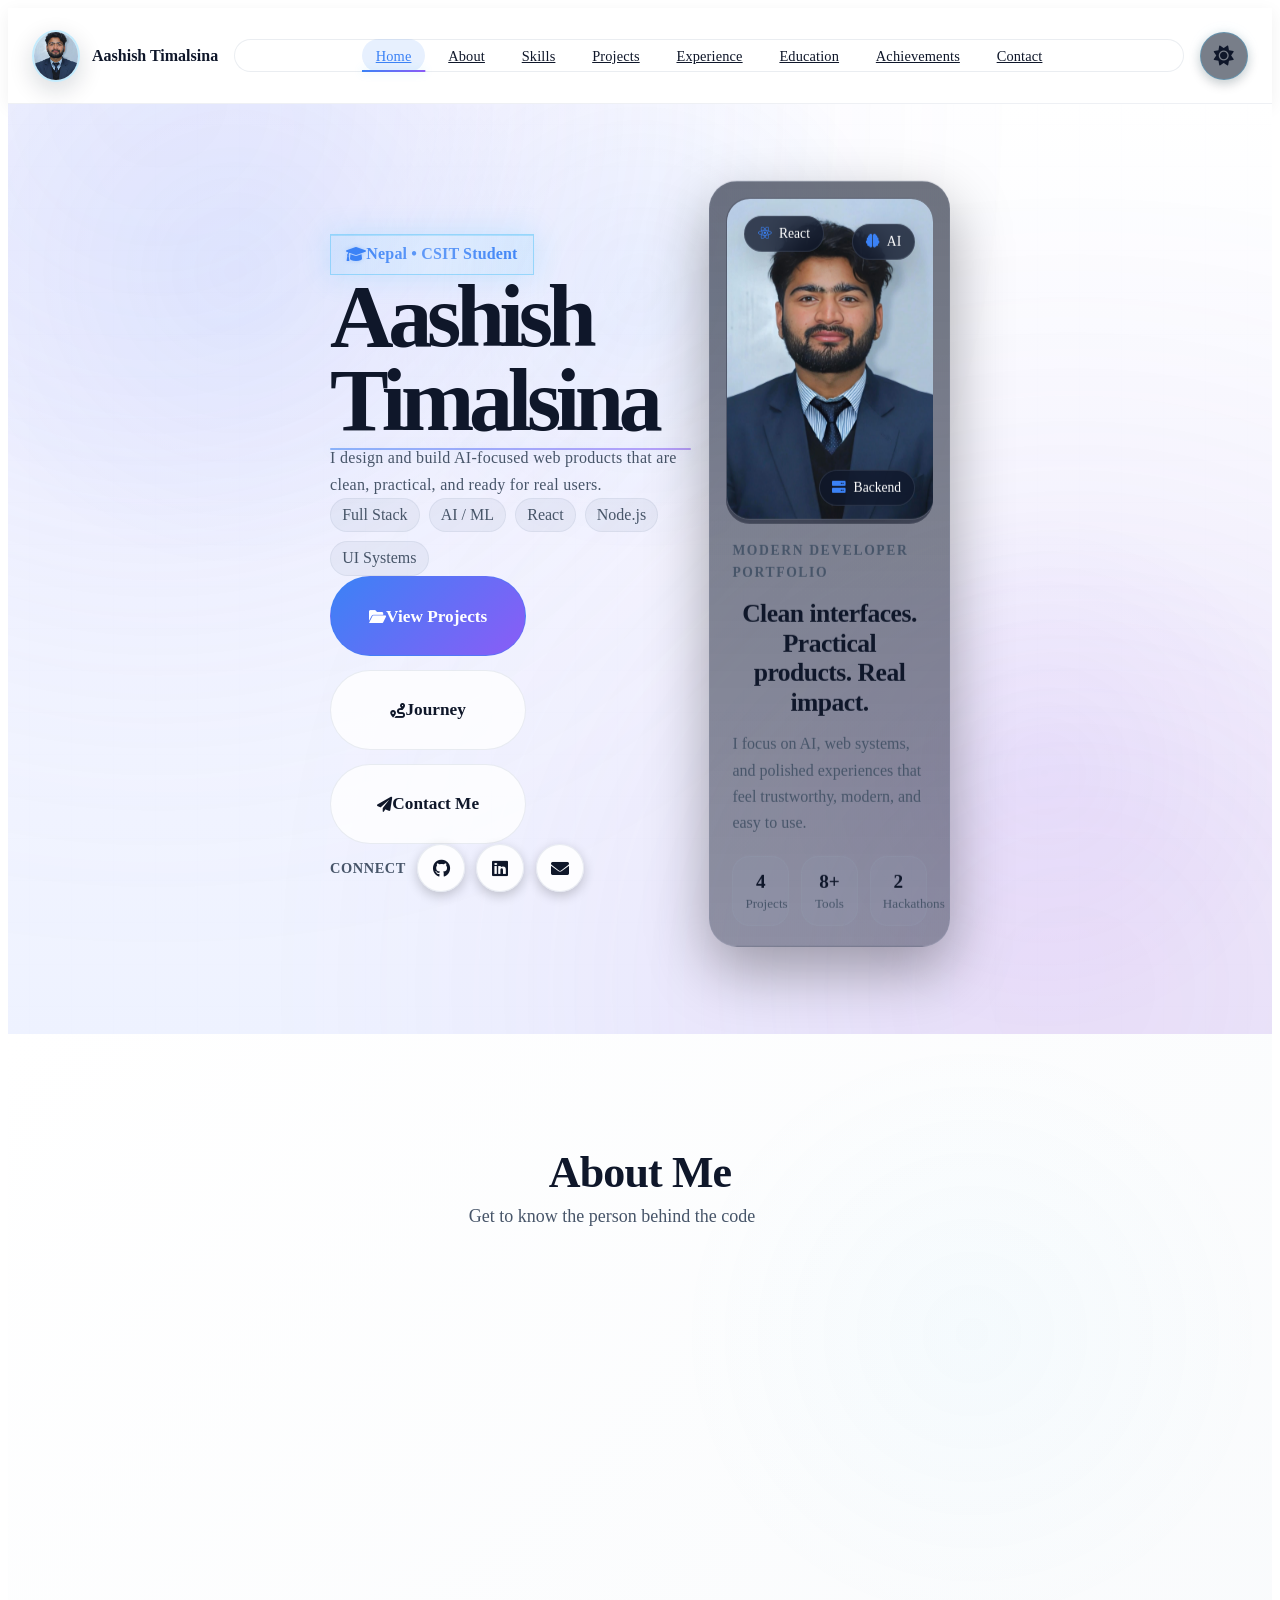
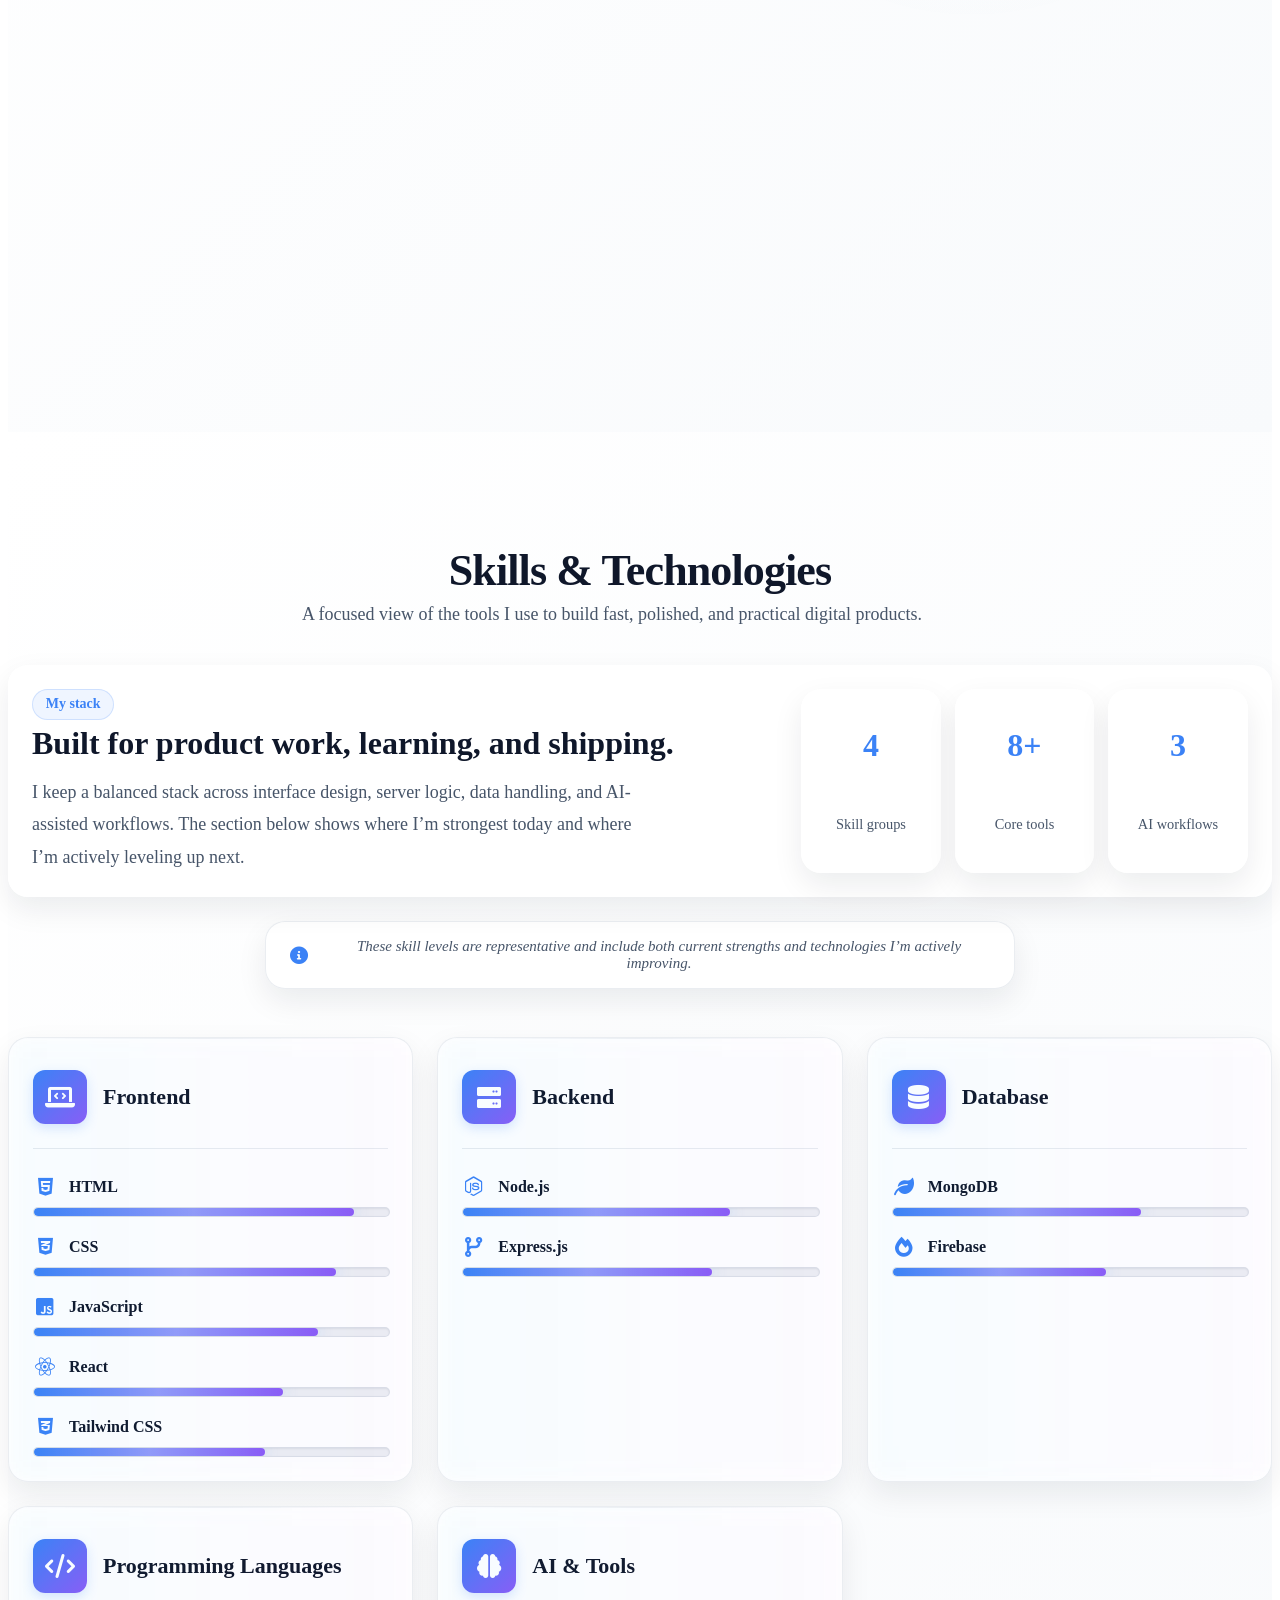
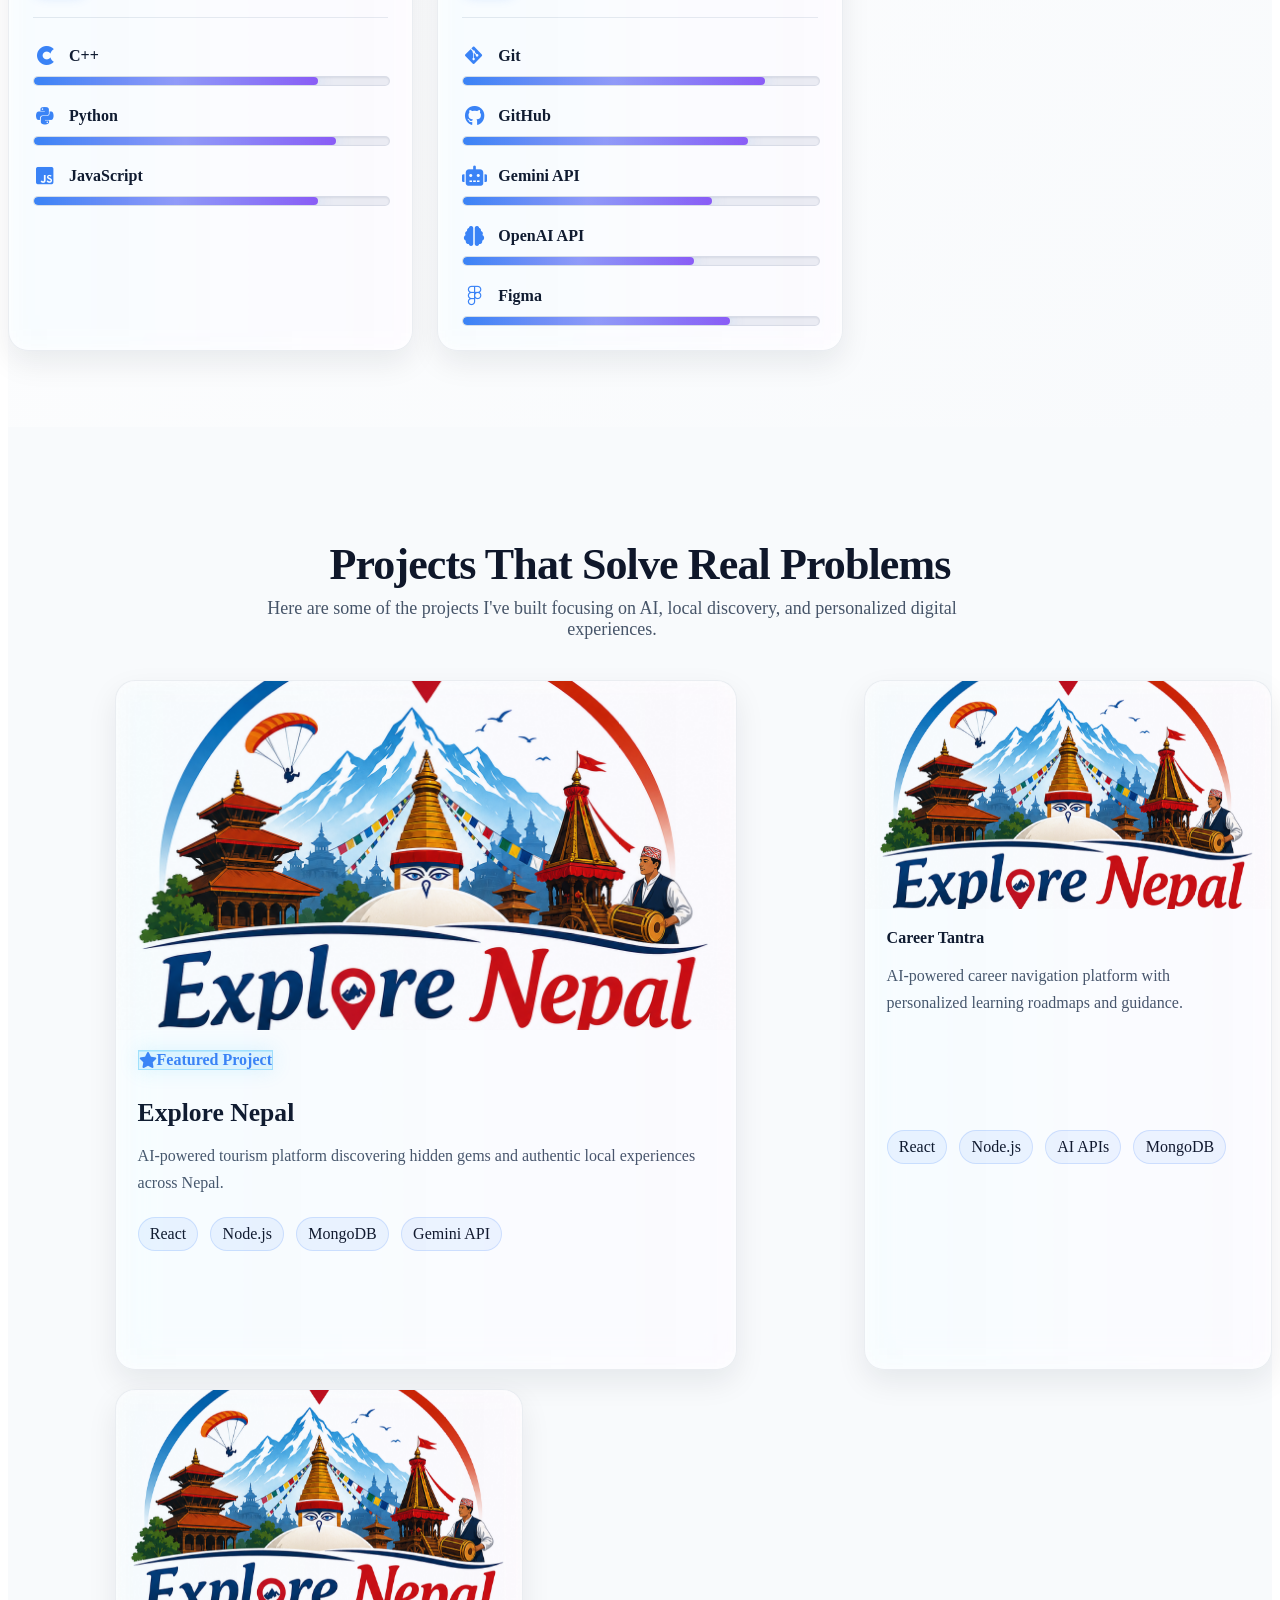
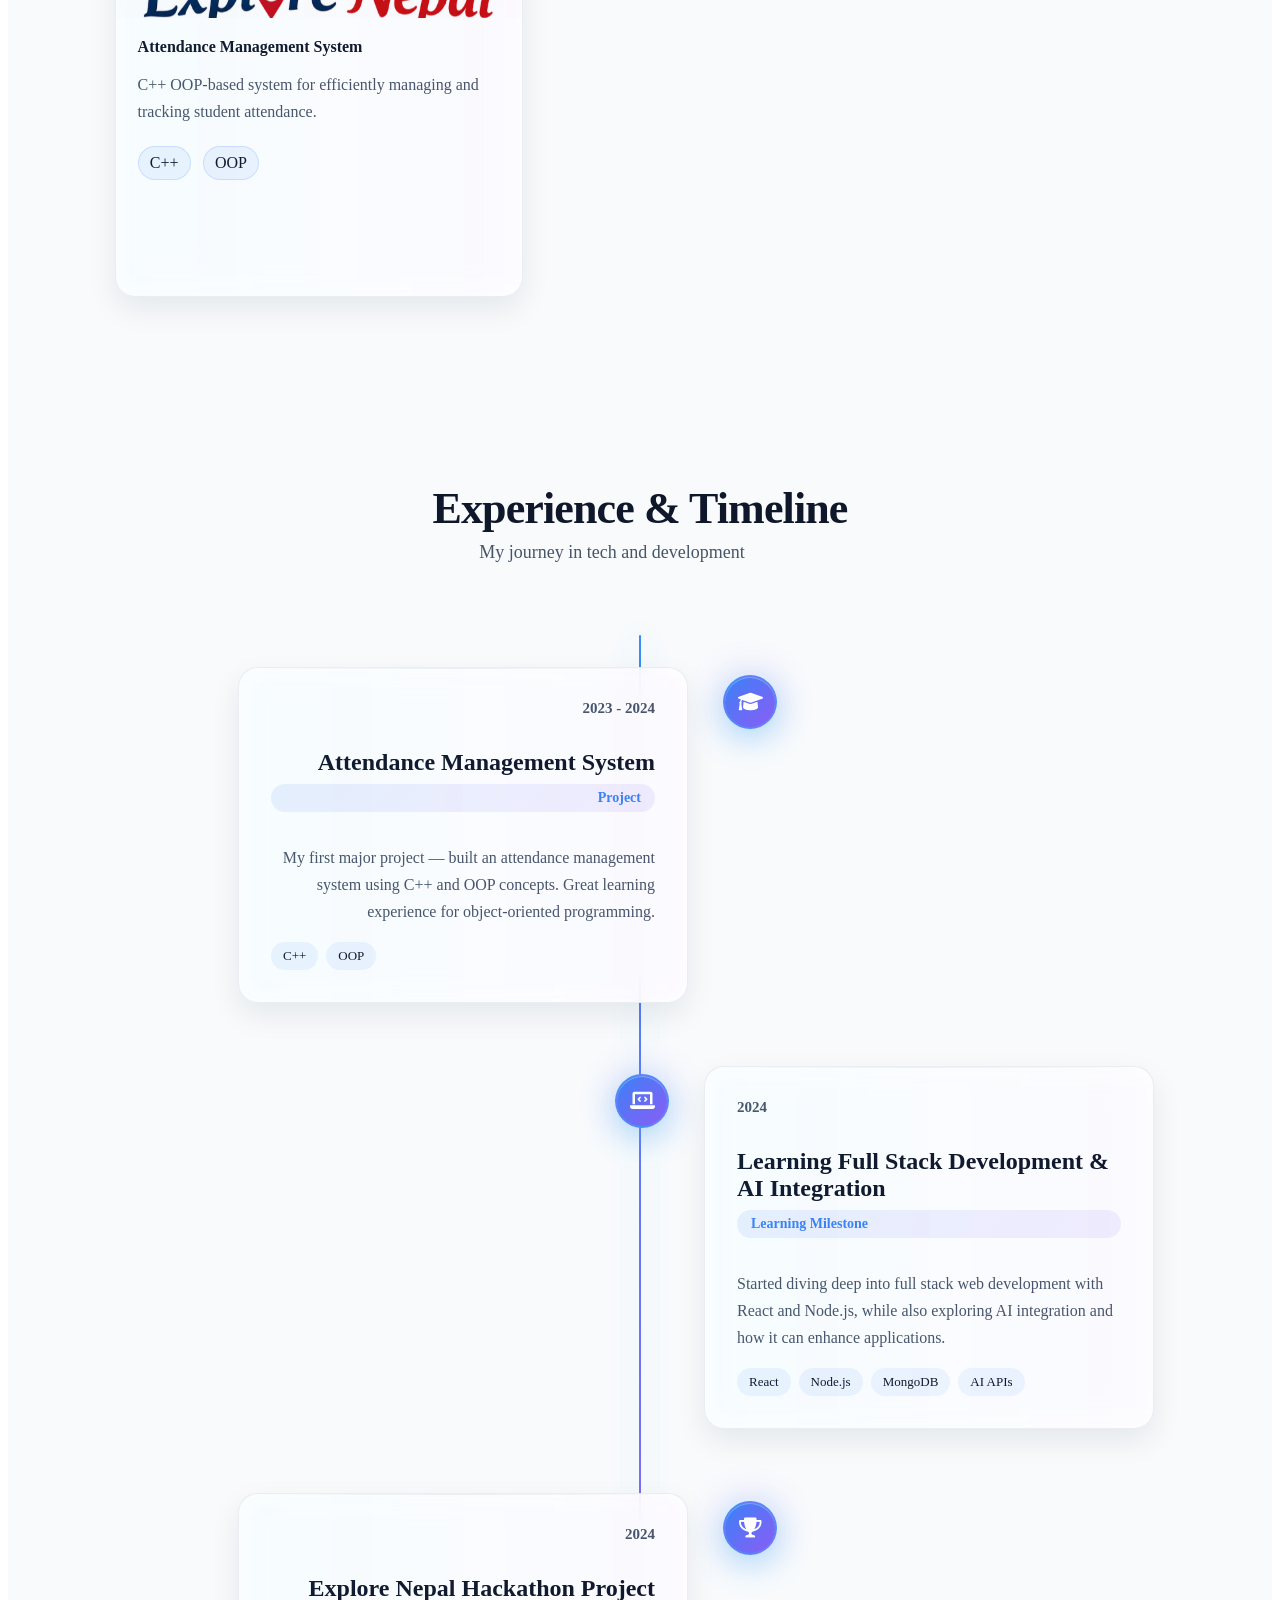
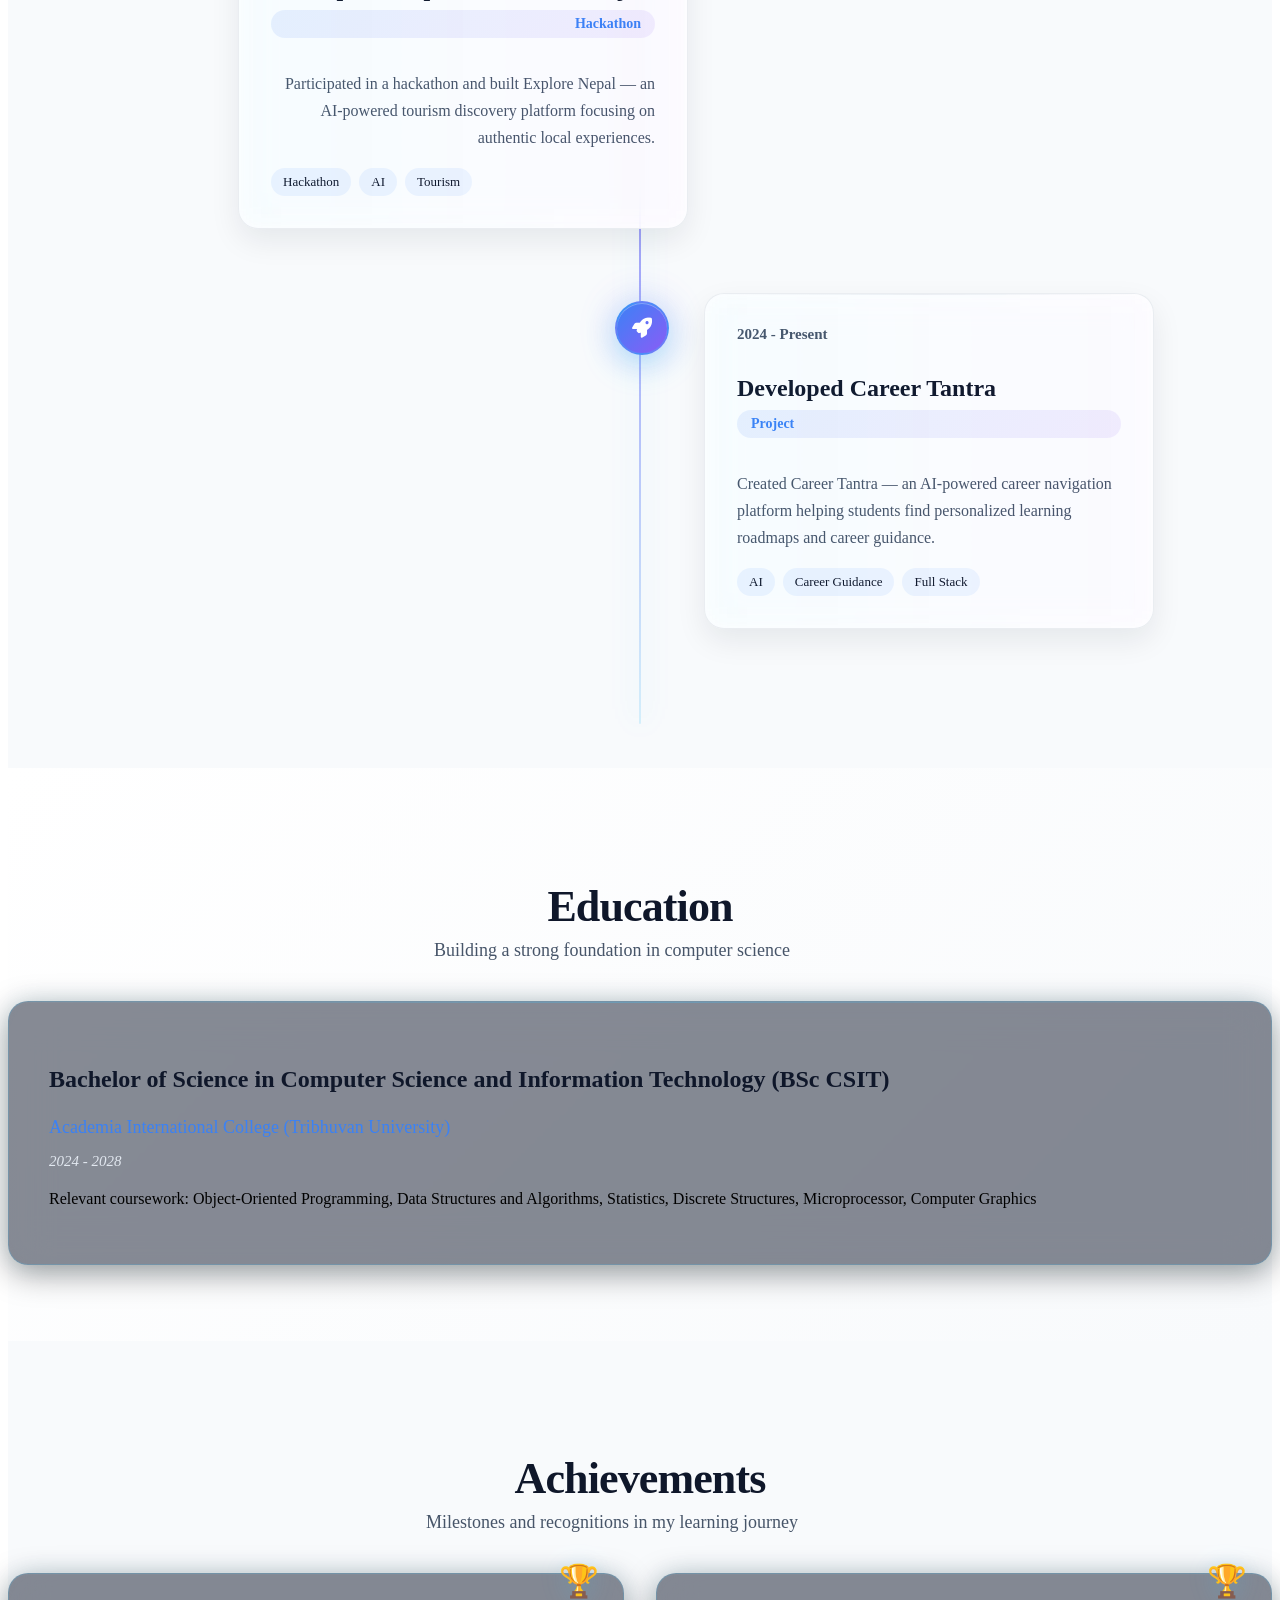
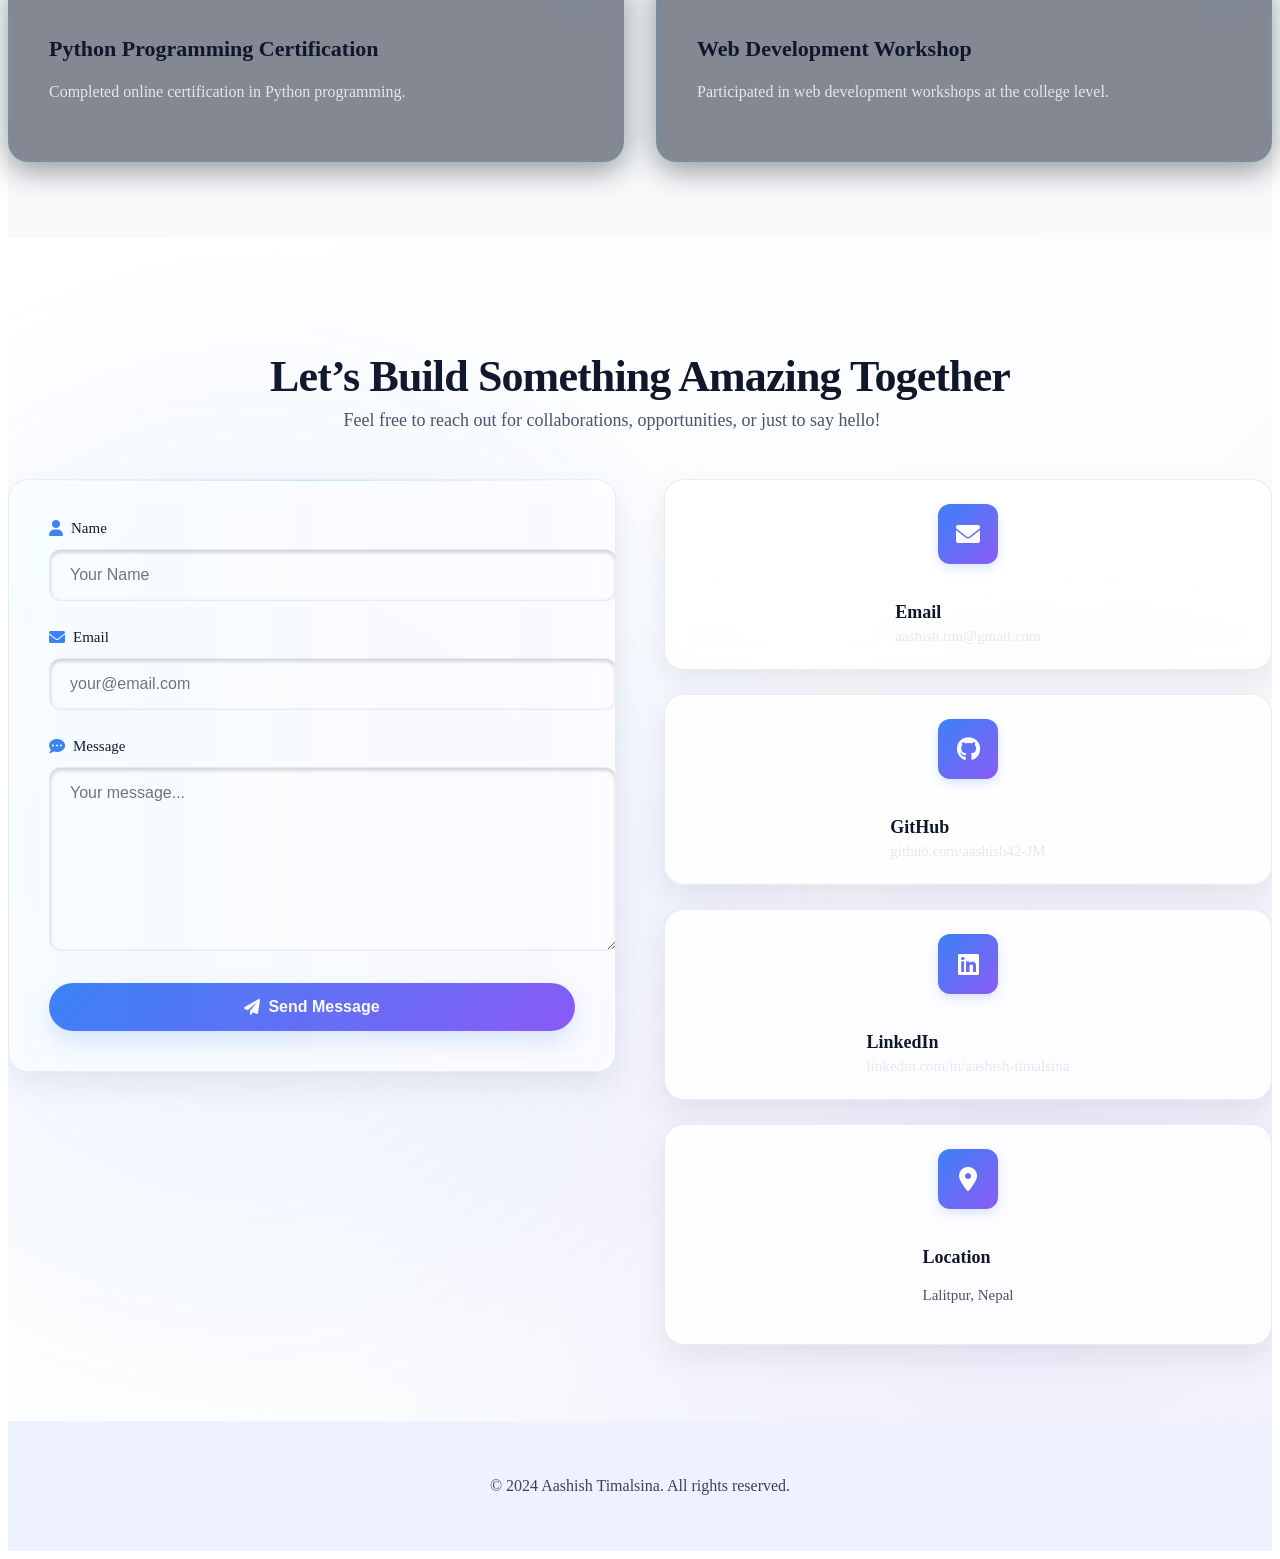
==== commit ac06663c: "Initial commit - addition" ====
--- a/index.html
+++ b/index.html
@@ -42,16 +42,15 @@
     
     <link rel="stylesheet" href="styles.css">
     <link rel="stylesheet" href="https://cdnjs.cloudflare.com/ajax/libs/font-awesome/6.0.0/css/all.min.css">
-    <link href="https://fonts.googleapis.com/css2?family=Poppins:wght300;400;500;600;700&display=swap" rel="stylesheet">
+    <link href="https://fonts.googleapis.com/css2?family=Inter:wght@400;500;600;700;800&family=Sora:wght@500;600;700;800&display=swap" rel="stylesheet">
 </head>
-<body>
+<body class="home-page">
     <header>
         <nav>
             <div class="nav-container">
                 <a href="#home" class="logo">
                     <div class="photo-container">
                         <img src="images/profile.jpg" alt="Aashish Timalsina" class="header-photo" id="header-img" loading="eager">
-                        <img src="images/profile.jpg" alt="Aashish Timalsina" class="enlarged-photo" loading="lazy">
                     </div>
                     <h1>Aashish Timalsina</h1>
                 </a>
@@ -86,31 +85,44 @@
         <div class="hero-background">
             <div class="gradient-blob blob-1" data-parallax="0.2"></div>
             <div class="gradient-blob blob-2" data-parallax="0.15"></div>
+            <div class="hero-orb hero-orb-1"></div>
+            <div class="hero-orb hero-orb-2"></div>
         </div>
         <div class="hero-content">
             <div class="hero-left">
                 <div class="hero-badge reveal">
-                    <i class="fas fa-map-marker-alt"></i>
+                    <i class="fas fa-graduation-cap"></i>
                     <span>Nepal • CSIT Student</span>
                 </div>
                 <h1 class="hero-title reveal">
-                    Building <span class="highlight">AI-powered platforms</span> for real-world impact.
+                    Aashish Timalsina
                 </h1>
                 <p class="hero-subtitle reveal">
-                    Full Stack Developer focused on AI and modern web technologies.
+                    I design and build AI-focused web products that are clean, practical, and ready for real users.
                 </p>
+                <div class="hero-tech reveal">
+                    <span class="tech-pill">Full Stack</span>
+                    <span class="tech-pill">AI / ML</span>
+                    <span class="tech-pill">React</span>
+                    <span class="tech-pill">Node.js</span>
+                    <span class="tech-pill">UI Systems</span>
+                </div>
                 <div class="hero-cta reveal">
                     <a href="#projects" class="btn btn-primary">
+                        <i class="fas fa-folder-open"></i>
                         View Projects
                     </a>
                     <a href="journey.html" class="btn btn-outline">
+                        <i class="fas fa-route"></i>
                         Journey
                     </a>
                     <a href="#contact" class="btn btn-secondary">
+                        <i class="fas fa-paper-plane"></i>
                         Contact Me
                     </a>
                 </div>
                 <div class="hero-social reveal">
+                    <span class="hero-social-label">Connect</span>
                     <a href="https://github.com/aashish42-JM" target="_blank" rel="noopener noreferrer" class="social-link">
                         <i class="fab fa-github"></i>
                     </a>
@@ -123,8 +135,33 @@
                 </div>
             </div>
             <div class="hero-right">
-                <div class="hero-image-wrapper" data-parallax="0.1">
-                    <img src="images/profile.jpg" alt="Aashish Timalsina" class="hero-image">
+                <div class="hero-profile-card reveal tilt" data-parallax="0.1">
+                    <div class="hero-profile-media">
+                        <img src="images/profile.jpg" alt="Aashish Timalsina" class="hero-image">
+                        <div class="hero-profile-glow"></div>
+                        <span class="hero-floating-chip chip-1"><i class="fab fa-react"></i> React</span>
+                        <span class="hero-floating-chip chip-2"><i class="fas fa-brain"></i> AI</span>
+                        <span class="hero-floating-chip chip-3"><i class="fas fa-server"></i> Backend</span>
+                    </div>
+                    <div class="hero-profile-body">
+                        <p class="hero-profile-kicker">Modern developer portfolio</p>
+                        <h2>Clean interfaces. Practical products. Real impact.</h2>
+                        <p>I focus on AI, web systems, and polished experiences that feel trustworthy, modern, and easy to use.</p>
+                        <div class="hero-profile-stats">
+                            <div class="hero-mini-stat">
+                                <strong>4</strong>
+                                <span>Projects</span>
+                            </div>
+                            <div class="hero-mini-stat">
+                                <strong>8+</strong>
+                                <span>Tools</span>
+                            </div>
+                            <div class="hero-mini-stat">
+                                <strong>2</strong>
+                                <span>Hackathons</span>
+                            </div>
+                        </div>
+                    </div>
                 </div>
             </div>
         </div>
@@ -215,13 +252,37 @@
 
     <section id="skills" class="skills-section section">
         <div class="container">
-            <h2 class="section-title">Skills & Technologies</h2>
-            <p class="skills-intro">Here are the technologies and tools I work with, categorized by area of expertise. Some are core skills, others are areas I'm actively learning and exploring.</p>
-            
-            <p class="skills-disclaimer">
-                <i class="fas fa-info-circle"></i> 
-                Disclaimer: These skill sets are just for representation and may include roadmap or target skills I'm working towards.
-            </p>
+            <div class="section-header skills-header">
+                <h2 class="section-title">Skills & Technologies</h2>
+                <p class="section-subtitle">A focused view of the tools I use to build fast, polished, and practical digital products.</p>
+            </div>
+
+            <div class="skills-showcase card reveal">
+                <div class="skills-showcase-copy">
+                    <p class="skills-kicker">My stack</p>
+                    <h3>Built for product work, learning, and shipping.</h3>
+                    <p class="skills-intro">I keep a balanced stack across interface design, server logic, data handling, and AI-assisted workflows. The section below shows where I’m strongest today and where I’m actively leveling up next.</p>
+                </div>
+                <div class="skills-metrics">
+                    <div class="skills-metric card">
+                        <span class="skills-metric-number">4</span>
+                        <span class="skills-metric-label">Skill groups</span>
+                    </div>
+                    <div class="skills-metric card">
+                        <span class="skills-metric-number">8+</span>
+                        <span class="skills-metric-label">Core tools</span>
+                    </div>
+                    <div class="skills-metric card">
+                        <span class="skills-metric-number">3</span>
+                        <span class="skills-metric-label">AI workflows</span>
+                    </div>
+                </div>
+            </div>
+
+            <div class="skills-disclaimer card">
+                <i class="fas fa-circle-info"></i>
+                <span>These skill levels are representative and include both current strengths and technologies I’m actively improving.</span>
+            </div>
             
             <div class="skills-categories">
                 <!-- Frontend Category -->
--- a/styles.css
+++ b/styles.css
@@ -1,498 +1,1099 @@
-/* Reset and base styles */
-* {
-    margin: 0;
-    padding: 0;
-    box-sizing: border-box;
-}
-
-/* Page transition overlay */
-.page-transition {
-    position: fixed;
+:root {
+    color-scheme: light;
+    --background: #f8fafc;
+    --bg-secondary: #eef2ff;
+    --bg-white: #ffffff;
+    --bg-card: #ffffff;
+    --card-bg: rgba(255, 255, 255, 0.86);
+    --card-bg-hover: rgba(255, 255, 255, 0.98);
+    --input-bg: rgba(255, 255, 255, 0.95);
+    --input-text: #0f172a;
+    --border-color: rgba(148, 163, 184, 0.20);
+    --text-primary: #0f172a;
+    --text-secondary: #475569;
+    --text-muted: #64748b;
+    --text-dark: #0f172a;
+    --text-light: #e2e8f0;
+    --text-white: #ffffff;
+    --primary: #3b82f6;
+    --primary-hover: #2563eb;
+    --primary-color: #3b82f6;
+    --accent: #8b5cf6;
+    --accent-secondary: #ec4899;
+    --secondary-color: #8b5cf6;
+    --gradient-secondary: linear-gradient(135deg, var(--primary) 0%, var(--accent) 100%);
+    --nav-bg: rgba(255, 255, 255, 0.78);
+    --nav-bg-scrolled: rgba(255, 255, 255, 0.92);
+    --shadow-sm: 0 6px 18px rgba(15, 23, 42, 0.05);
+    --shadow-md: 0 10px 28px rgba(15, 23, 42, 0.08);
+    --shadow-lg: 0 18px 50px rgba(15, 23, 42, 0.10);
+    --shadow-xl: 0 24px 70px rgba(15, 23, 42, 0.14);
+}
+
+body.dark-mode {
+    --text-secondary: #334155;
+    --text-muted: #475569;
+    --bg-secondary: #111827;
+    --text-light: #334155;
+    --bg-card: #111827;
+    --card-bg: rgba(15, 23, 42, 0.84);
+    --card-bg-hover: rgba(30, 41, 59, 0.94);
+    --input-bg: rgba(15, 23, 42, 0.74);
+    --input-text: #e2e8f0;
+    --border-color: rgba(148, 163, 184, 0.18);
+    --text-primary: #e2e8f0;
+    --text-secondary: #94a3b8;
+    --text-muted: #64748b;
+    --text-dark: #e2e8f0;
+    --text-light: #cbd5e1;
+    --text-white: #ffffff;
+    --primary: #60a5fa;
+    --primary-hover: #3b82f6;
+    --primary-color: #60a5fa;
+    --accent: #a78bfa;
+    --accent-secondary: #fb7185;
+    flex-shrink: 0;
+    --shadow-sm: 0 6px 18px rgba(0, 0, 0, 0.26);
+    --shadow-md: 0 10px 28px rgba(0, 0, 0, 0.32);
+    --shadow-lg: 0 18px 50px rgba(0, 0, 0, 0.38);
+    max-width: 1180px;
+    gap: clamp(2rem, 5vw, 4.5rem);
+    grid-template-columns: minmax(0, 1.08fr) minmax(320px, 0.92fr);
+    align-items: center;
+
+body {
+    background: var(--background);
+    display: flex;
+    flex-direction: column;
+    gap: 1.1rem;
+    max-width: 620px;
+    font-family: 'Inter', 'Poppins', sans-serif;
+}
+
+h1,
+h2,
+h3,
+.logo h1,
+.hero-title,
+.hero-profile-body h2 {
+    font-family: 'Sora', 'Inter', sans-serif;
+}
+
+.home-page header {
+    position: sticky;
+    display: flex;
+    flex-wrap: wrap;
+    gap: 0.75rem;
+    align-items: center;
+}
     top: 0;
-    left: 0;
+    z-index: 1000;
+}
+
+.home-page nav {
+    width: 100%;
+}
+
+.home-page .nav-container {
+    max-width: 1280px;
+    padding: 0.95rem 1.5rem;
+    display: flex;
+    align-items: center;
+    gap: 1rem;
+}
+
+.home-page .logo {
+    display: inline-flex;
+    align-items: center;
+    gap: 0.75rem;
+    flex-shrink: 0;
+    text-decoration: none;
+    color: var(--text-primary);
+}
+
+.home-page .logo h1 {
+    font-size: 1rem;
+    line-height: 1.1;
+    white-space: nowrap;
+}
+
+.home-page .nav-links {
+    flex: 1;
+    justify-content: center;
+    gap: 0.6rem;
+    flex-wrap: wrap;
+    padding: 0.4rem 0.55rem;
+    border: 1px solid var(--border-color);
+    border-radius: 999px;
+    background: rgba(255, 255, 255, 0.36);
+    backdrop-filter: blur(18px);
+    -webkit-backdrop-filter: blur(18px);
+}
+
+.home-page .nav-links a {
+    font-size: 0.9rem;
+    padding: 0.55rem 0.85rem;
+    border-radius: 999px;
+}
+
+.home-page .nav-links a:hover,
+.home-page .nav-links a.active {
+    background: rgba(59, 130, 246, 0.12);
+}
+
+.home-page .hero {
+    min-height: calc(100vh - 86px);
+    padding: 3.25rem 0 4rem;
+    overflow: hidden;
+}
+
+.home-page .hero::before {
+    background:
+        radial-gradient(circle at 18% 18%, rgba(59, 130, 246, 0.16) 0, transparent 24%),
+        radial-gradient(circle at 82% 72%, rgba(139, 92, 246, 0.14) 0, transparent 22%),
+        radial-gradient(circle at var(--hero-glow-x, 50%) var(--hero-glow-y, 20%), rgba(59, 130, 246, 0.16) 0%, transparent 28%);
+}
+
+.home-page .hero::after {
+    opacity: 0.08;
+    background-size: 84px 84px;
+}
+
+.home-page .theme-toggle {
+    max-width: 1180px;
+    gap: clamp(2rem, 5vw, 4.5rem);
+    grid-template-columns: minmax(0, 1.08fr) minmax(320px, 0.92fr);
+    align-items: center;
+}
+
+.home-page .hero-content {
+    gap: 1.1rem;
+    max-width: 620px;
+}
+
+.home-page .hero-badge {
+    padding: 0.65rem 0.95rem;
+    letter-spacing: 0.01em;
+}
+
+.home-page .hero-title {
+    font-size: clamp(3.25rem, 7vw, 5.5rem);
+    line-height: 0.96;
+    letter-spacing: -0.06em;
+    max-width: 10ch;
+}
+
+.home-page .hero-title::after {
+    bottom: -0.35rem;
+    height: 2px;
+    opacity: 0.55;
+}
+
+.home-page .hero-left {
+    gap: var(--space-lg);
+}
+
+.home-page .hero-cta {
+    max-width: 54ch;
+    font-size: 1.08rem;
+    line-height: 1.7;
+    letter-spacing: 0;
+}
+
+.home-page .hero-tech {
+    display: flex;
+    flex-wrap: wrap;
+    gap: 0.55rem;
+}
+
+.home-page .hero-tech .tech-pill {
+    background: rgba(148, 163, 184, 0.12);
+    border-color: rgba(148, 163, 184, 0.16);
+    color: var(--text-secondary);
+}
+
+.home-page .hero-cta .btn {
+    min-width: 156px;
+    border-radius: 999px;
+    padding: 0.95rem 1.2rem;
+    box-shadow: none;
+}
+
+.home-page .hero-cta .btn i {
+    font-size: 0.95rem;
+}
+
+.home-page .hero-social {
+    align-items: center;
+    gap: 0.7rem;
+    flex-wrap: wrap;
+}
+
+.home-page .hero-social-label {
+    color: var(--text-secondary);
+    font-size: 0.9rem;
+    font-weight: 600;
+    letter-spacing: 0.04em;
+    text-transform: uppercase;
+}
+
+.home-page .hero-social .social-link {
+    width: 46px;
+    height: 46px;
+    border-radius: 50%;
+    background: var(--card-bg);
+    color: var(--text-primary);
+    border-color: var(--border-color);
+}
+
+.home-page .hero-social .social-link:hover {
+    color: var(--text-white);
+}
+
+.home-page .hero-right {
+    justify-content: center;
+}
+
+.home-page .hero-profile-card {
+    position: relative;
+    padding: 1rem;
+    border-radius: 28px;
+    background: linear-gradient(180deg, rgba(15, 23, 42, 0.6), rgba(15, 23, 42, 0.42));
+    border: 1px solid rgba(148, 163, 184, 0.16);
+    box-shadow: 0 24px 60px rgba(0, 0, 0, 0.34);
+    backdrop-filter: blur(22px);
+    -webkit-backdrop-filter: blur(22px);
+    overflow: hidden;
+}
+
+body:not(.dark-mode) .home-page .hero-profile-card {
+    background: linear-gradient(180deg, rgba(255, 255, 255, 0.9), rgba(248, 250, 252, 0.8));
+    border-color: rgba(148, 163, 184, 0.18);
+    box-shadow: 0 20px 44px rgba(15, 23, 42, 0.08);
+}
+
+.home-page .hero-profile-media {
+    position: relative;
+    border-radius: 24px;
+    overflow: hidden;
+    min-height: 320px;
+    background: rgba(2, 6, 23, 0.28);
+}
+
+.home-page .hero-profile-media::before {
+    content: '';
+    position: absolute;
+    inset: 0;
+    background: linear-gradient(180deg, rgba(15, 23, 42, 0.02), rgba(15, 23, 42, 0.34));
+    z-index: 1;
+    pointer-events: none;
+}
+
+.home-page .hero-image {
     width: 100%;
     height: 100%;
-    background: var(--primary);
-    z-index: 9999;
-    transform: translateY(-100%);
-    transition: transform var(--transition-base);
-}
-
-/* Scroll Progress Indicator */
-.scroll-progress-container {
-    position: fixed;
-    top: 0;
-    left: 0;
-    width: 100%;
-    height: 3px;
-    background: rgba(30, 41, 59, 0.3);
-    z-index: 9999;
-}
-
-.scroll-progress-bar {
-    height: 100%;
-    width: 0%;
-    background: linear-gradient(90deg, var(--primary) 0%, var(--accent) 100%);
-    transition: width var(--transition-fast);
-    box-shadow: 0 0 8px rgba(56, 189, 248, 0.3);
-}
-
-/* Design System - Modern SaaS Tech */
-:root {
-    /* Colors - Refined, professional palette (Vercel/Linear inspired) */
-    --primary: #3b82f6;
-    --primary-hover: #2563eb;
-    --accent: #8b5cf6;
-    --accent-secondary: #ec4899;
-    --text-primary: #f8fafc;
-    --text-secondary: #cbd5e1;
-    --text-muted: #94a3b8;
-    --background: #0f172a;
-    --surface: rgba(15, 23, 42, 0.4);
-    --surface-secondary: rgba(30, 41, 59, 0.5);
-    --border: rgba(148, 163, 184, 0.1);
-    --border-hover: rgba(56, 189, 248, 0.4);
-    --border-accent: rgba(139, 92, 246, 0.3);
-
-    /* Spacing */
-    --space-xs: 0.5rem;
-    --space-sm: 0.75rem;
-    --space-md: 1rem;
-    --space-lg: 1.5rem;
-    --space-xl: 2rem;
-    --space-2xl: 3rem;
-    --space-3xl: 4rem;
-    --space-4xl: 6rem;
-
-    /* Border Radius */
-    --radius-sm: 0.5rem;
-    --radius-md: 0.75rem;
-    --radius-lg: 1rem;
-    --radius-xl: 1.25rem;
-    --radius-2xl: 1.5rem;
-    --radius-full: 9999px;
-
-    /* Shadows & Glow - Professional, subtle depth (not neon) */
-    --shadow-sm: 0 1px 2px rgba(0, 0, 0, 0.4);
-    --shadow-md: 0 4px 12px rgba(0, 0, 0, 0.5);
-    --shadow-lg: 0 12px 32px rgba(0, 0, 0, 0.6);
-    --shadow-xl: 0 20px 48px rgba(0, 0, 0, 0.7);
-    --glow-primary: 0 0 20px rgba(59, 130, 246, 0.2), inset 0 0 20px rgba(59, 130, 246, 0.05);
-    --glow-accent: 0 0 16px rgba(139, 92, 246, 0.15);
-    --glow-border: 0 0 12px rgba(59, 130, 246, 0.15), inset 0 0 16px rgba(59, 130, 246, 0.03);
-    --text-dark: #0f172a;
-    --text-light: rgba(248, 250, 252, 0.78);
-    --bg-white: #f8fafc;
-    --bg-secondary: rgba(248, 250, 252, 0.95);
-    --border-color: rgba(148, 163, 184, 0.18);
-    --primary-color: var(--primary);
-    --secondary-color: var(--accent);
-    --gradient-secondary: linear-gradient(135deg, var(--primary), var(--accent));
-    --shadow-soft: 0 8px 24px rgba(0, 0, 0, 0.08);
-
-    /* Typography - Modern, professional hierarchy */
-    --font-size-xs: 0.75rem;
-    --font-size-sm: 0.875rem;
-    --font-size-base: 1rem;
-    --font-size-lg: 1.125rem;
-    --font-size-xl: 1.25rem;
-    --font-size-2xl: 1.5rem;
-    --font-size-3xl: 1.875rem;
-    --font-size-4xl: 2.5rem;
-    --font-size-5xl: 3.5rem;
-
-    --line-height-tight: 1.1;
-    --line-height-snug: 1.25;
-    --line-height-normal: 1.5;
-    --line-height-relaxed: 1.6;
-
-    /* Transitions - Smooth, professional motion */
-    --transition-fast: 150ms cubic-bezier(0.4, 0, 0.2, 1);
-    --transition-base: 250ms cubic-bezier(0.4, 0, 0.2, 1);
-    --transition-slow: 400ms cubic-bezier(0.4, 0, 0.2, 1);
-    --motion-fast: 180ms;
-    --motion-base: 420ms;
-    --motion-slow: 900ms;
-    --reveal-ease: cubic-bezier(0.22, 1, 0.36, 1);
-}
-
-/* Dark Mode Design System */
-body.dark-mode {
-    --text-primary: #f1f5f9;
-    --text-secondary: #cbd5e1;
-    --text-muted: #94a3b8;
-    --background: #0f172a;
-    --surface: rgba(15, 23, 42, 0.4);
-    --surface-secondary: rgba(30, 41, 59, 0.5);
-    --border: rgba(148, 163, 184, 0.1);
-    --border-hover: rgba(59, 130, 246, 0.4);
-    --shadow-sm: 0 1px 2px 0 rgba(0, 0, 0, 0.4);
-    --shadow-md: 0 4px 12px rgba(0, 0, 0, 0.5);
-    --shadow-lg: 0 12px 32px rgba(0, 0, 0, 0.6);
-    --shadow-xl: 0 20px 48px rgba(0, 0, 0, 0.7);
-}
-
-/* Animations */
-@keyframes fadeInUp {
-    from {
-        opacity: 0;
-        transform: translateY(40px);
-    }
-    to {
-        opacity: 1;
-        transform: translateY(0);
-    }
-}
-
-@keyframes fadeInLeft {
-    from {
-        opacity: 0;
-        transform: translateX(-40px);
-    }
-    to {
-        opacity: 1;
-        transform: translateX(0);
-    }
-}
-
-@keyframes fadeInRight {
-    from {
-        opacity: 0;
-        transform: translateX(40px);
-    }
-    to {
-        opacity: 1;
-        transform: translateX(0);
-    }
-}
-
-@keyframes scaleIn {
-    from {
-        opacity: 0;
-        transform: scale(0.9);
-    }
-    to {
-        opacity: 1;
-        transform: scale(1);
-    }
-}
-
-@keyframes pulse {
-    0%, 100% {
-        opacity: 1;
-    }
-    50% {
-        opacity: 0.5;
-    }
-}
-
-@keyframes float {
-    0%, 100% {
-        transform: translateY(0);
-    }
-    50% {
-        transform: translateY(-10px);
-    }
-}
-
-@keyframes shimmer {
-    0% {
-        background-position: -200% 0;
-    }
-    100% {
-        background-position: 200% 0;
-    }
-}
-
-@keyframes glowPulse {
-    0%, 100% {
-        box-shadow: var(--glow-primary);
-    }
-    50% {
-        box-shadow: var(--glow-primary), 0 0 40px rgba(56, 189, 248, 0.4), 0 0 80px rgba(168, 85, 247, 0.2);
-    }
-}
-
-@keyframes glowBorder {
-    0%, 100% {
-        border-color: rgba(56, 189, 248, 0.3);
-    }
-    50% {
-        border-color: rgba(56, 189, 248, 0.6);
-    }
-}
-
-@keyframes softGlow {
-    0%, 100% {
-        filter: drop-shadow(0 0 10px rgba(56, 189, 248, 0.2));
-    }
-    50% {
-        filter: drop-shadow(0 0 20px rgba(56, 189, 248, 0.35));
-    }
-}
-
-@keyframes slideInUpGlow {
-    from {
-        opacity: 0;
-        transform: translateY(40px);
-        filter: drop-shadow(0 0 0px rgba(56, 189, 248, 0));
-    }
-    to {
-        opacity: 1;
-        transform: translateY(0);
-        filter: drop-shadow(0 0 15px rgba(56, 189, 248, 0.2));
-    }
-}
-
-body {
-    font-family: 'Poppins', sans-serif;
-    line-height: var(--line-height-relaxed);
+    min-height: 320px;
+    border-radius: 24px;
+    object-fit: cover;
+    border: 1px solid rgba(148, 163, 184, 0.18);
+    box-shadow: none;
+}
+
+.home-page .hero-profile-glow {
+    position: absolute;
+    inset: auto 12% 10% 12%;
+    height: 55%;
+    background: radial-gradient(circle, rgba(59, 130, 246, 0.28) 0%, transparent 72%);
+    filter: blur(28px);
+    opacity: 0.55;
+    z-index: 0;
+}
+
+.home-page .hero-floating-chip {
+    position: absolute;
+    z-index: 2;
+    display: inline-flex;
+    align-items: center;
+    gap: 0.45rem;
+    padding: 0.55rem 0.8rem;
+    border-radius: 999px;
+    background: rgba(15, 23, 42, 0.78);
+    border: 1px solid rgba(148, 163, 184, 0.18);
+    color: var(--text-white);
+    font-size: 0.85rem;
+    backdrop-filter: blur(14px);
+    -webkit-backdrop-filter: blur(14px);
+    box-shadow: 0 12px 30px rgba(0, 0, 0, 0.18);
+}
+
+body:not(.dark-mode) .home-page .hero-floating-chip {
+    background: rgba(255, 255, 255, 0.82);
     color: var(--text-primary);
-    scroll-behavior: smooth;
-    background: var(--background);
-    overflow-x: hidden;
-    padding-top: 100px;
+}
+
+.home-page .hero-floating-chip i {
+    color: var(--primary);
+}
+
+.home-page .hero-floating-chip.chip-1 {
+    top: 18px;
+    left: 18px;
+}
+
+.home-page .hero-floating-chip.chip-2 {
+    top: 26px;
+    right: 18px;
+}
+
+.home-page .hero-floating-chip.chip-3 {
+    bottom: 18px;
+    right: 18px;
+}
+
+.home-page .hero-profile-body {
+    display: grid;
+    gap: 0.9rem;
+    padding: 1rem 0.4rem 0.2rem;
+}
+
+.home-page .hero-profile-kicker {
+    color: var(--primary);
+    font-size: 0.85rem;
+    font-weight: 700;
+    letter-spacing: 0.12em;
+    text-transform: uppercase;
+}
+
+.home-page .hero-profile-body h2 {
     margin: 0;
-    transition: background var(--transition-slow), color var(--transition-slow);
+    font-size: clamp(1.4rem, 2vw, 1.8rem);
+    line-height: 1.15;
+    color: var(--text-primary);
+}
+
+.home-page .hero-profile-body p {
+    margin: 0;
+    color: var(--text-secondary);
+    line-height: 1.65;
+}
+
+.home-page .hero-profile-stats {
+    display: grid;
+    grid-template-columns: repeat(3, minmax(0, 1fr));
+    gap: 0.75rem;
+    padding-top: 0.3rem;
+}
+
+.home-page .hero-profile-card:hover {
+    transform: translateY(-4px);
+    transition: transform 240ms var(--reveal-ease), box-shadow 240ms var(--reveal-ease);
+}
+
+.home-page .hero-mini-stat {
+    padding: 0.85rem 0.75rem;
+    border-radius: 18px;
+    background: rgba(148, 163, 184, 0.1);
+    border: 1px solid rgba(148, 163, 184, 0.14);
+    text-align: center;
+}
+
+.home-page .hero-mini-stat strong {
+    display: block;
+    font-size: 1.2rem;
+    color: var(--text-primary);
+}
+
+.home-page .hero-mini-stat span {
+    display: block;
+    margin-top: 0.2rem;
+    color: var(--text-secondary);
+    font-size: 0.82rem;
+}
+
+.home-page .hero-subtitle {
+    max-width: 58ch;
+}
+
+.home-page section {
+    padding: 4.75rem 0;
+}
+
+.home-page .about-section,
+.home-page .skills-section,
+.home-page .projects-section,
+.home-page .experience-section,
+.home-page .education-section,
+.home-page .achievements-section,
+.home-page .contact-section {
+    padding-top: 4.75rem;
+    padding-bottom: 4.75rem;
+}
+
+@media (max-width: 992px) {
+    .home-page .hero {
+        min-height: auto;
+        padding: 2.5rem 0 3.5rem;
+    }
+
+    .home-page .hero-content {
+        grid-template-columns: 1fr;
+        text-align: center;
+    }
+
+    .home-page .hero-left {
+        align-items: center;
+        margin: 0 auto;
+    }
+
+    .home-page .hero-right {
+        order: 0;
+        margin-top: 0.25rem;
+    }
+
+    .home-page .hero-profile-stats {
+        grid-template-columns: repeat(3, minmax(0, 1fr));
+    }
+}
+
+@media (max-width: 768px) {
+    .home-page .nav-container {
+        padding: 0.95rem 1rem;
+    }
+
+    .home-page .logo h1 {
+        font-size: 0.95rem;
+    }
+
+    .home-page .nav-links {
+        border-radius: 24px;
+        padding: 0.65rem;
+        gap: 0.4rem;
+    }
+
+    .home-page .nav-links a {
+        width: 100%;
+        justify-content: center;
+        padding: 0.7rem 1rem;
+    }
+
+    .home-page .hero {
+        padding: 2rem 0 3rem;
+    }
+
+    .home-page .hero-title {
+        max-width: none;
+        font-size: clamp(2.6rem, 10vw, 3.4rem);
+    }
+
+    .home-page .hero-subtitle {
+        font-size: 1rem;
+    }
+
+    .home-page .hero-cta {
+        width: 100%;
+    }
+
+    .home-page .hero-cta .btn {
+        flex: 1 1 100%;
+    }
+
+    .home-page .hero-profile-card {
+        padding: 0.85rem;
+        border-radius: 24px;
+    }
+
+    .home-page .hero-profile-media {
+        min-height: 260px;
+    }
+
+    .home-page .hero-image {
+        min-height: 260px;
+    }
+
+    .home-page .hero-profile-stats {
+        grid-template-columns: 1fr;
+    }
+
+    .home-page .hero-floating-chip {
+        font-size: 0.78rem;
+        padding: 0.45rem 0.7rem;
+    }
+
+    .home-page .hero-floating-chip.chip-1 {
+        top: 12px;
+        left: 12px;
+    }
+
+    .home-page .hero-floating-chip.chip-2 {
+        top: 12px;
+        right: 12px;
+    }
+
+    .home-page .hero-floating-chip.chip-3 {
+        bottom: 12px;
+        right: 12px;
+    }
+}
+
+@media (max-width: 480px) {
+    .home-page .hero-title {
+        font-size: clamp(2.3rem, 13vw, 2.9rem);
+    }
+
+    .home-page .hero-profile-media,
+    .home-page .hero-image {
+        min-height: 220px;
+    }
+
+    .home-page .hero-social {
+        justify-content: center;
+    }
+}
+
+header {
+    background: var(--nav-bg);
+    border-bottom: 1px solid var(--border-color);
+    backdrop-filter: blur(18px);
+    -webkit-backdrop-filter: blur(18px);
+}
+
+body.dark-mode header {
+    background: var(--nav-bg);
+}
+
+/* Journey Page */
+.journey-hero {
+    padding-top: 3rem;
     position: relative;
 }
 
-body::before {
-    content: '';
-    position: fixed;
-    top: 0;
-    left: 0;
-    width: 100%;
-    height: 100%;
-    background: 
-        radial-gradient(ellipse 1000px 500px at 20% 20%, rgba(59, 130, 246, 0.08) 0%, transparent 60%),
-        radial-gradient(ellipse 800px 600px at 80% 80%, rgba(139, 92, 246, 0.06) 0%, transparent 50%),
-        radial-gradient(ellipse 600px 400px at 50% 0%, rgba(236, 72, 153, 0.03) 0%, transparent 70%);
-    pointer-events: none;
-    z-index: -1;
-    animation: ambientShift 24s ease-in-out infinite;
-}
-
-@keyframes ambientShift {
-    0%, 100% { opacity: 0.4; }
-    50% { opacity: 0.6; }
-}
-
-.container {
-    max-width: 1200px;
-    margin: 0 auto;
-    padding: 0 var(--space-xl);
-}
-
-/* Base Section Styles - Consistent Padding & Rhythm */
-.section {
-    padding: var(--space-4xl) 0;
-    position: relative;
-}
-
-.section::before {
+.journey-hero::before,
+.journey-section::before {
     content: '';
     position: absolute;
-    top: 0;
-    left: 0;
-    width: 100%;
-    height: 1px;
-    background: linear-gradient(90deg, transparent, rgba(148, 163, 184, 0.1), transparent);
+    inset: 0;
     pointer-events: none;
-}
-
-.section::after {
+    background:
+        radial-gradient(circle at top left, rgba(59, 130, 246, 0.12), transparent 34%),
+        radial-gradient(circle at top right, rgba(168, 85, 247, 0.10), transparent 30%),
+        linear-gradient(180deg, rgba(15, 23, 42, 0.10), transparent 42%);
+    opacity: 0.9;
+}
+
+body:not(.dark-mode) .journey-hero::before,
+body:not(.dark-mode) .journey-section::before {
+    background:
+        radial-gradient(circle at top left, rgba(59, 130, 246, 0.08), transparent 34%),
+        radial-gradient(circle at top right, rgba(168, 85, 247, 0.07), transparent 30%),
+        linear-gradient(180deg, rgba(255, 255, 255, 0.78), transparent 42%);
+}
+
+.journey-hero-grid {
+    display: grid;
+    grid-template-columns: minmax(0, 1.2fr) minmax(320px, 0.8fr);
+    gap: 2rem;
+    align-items: stretch;
+    position: relative;
+    z-index: 1;
+}
+
+.journey-hero-copy,
+.journey-hero-panel,
+.journey-entry,
+.month-card,
+.community-panel,
+.community-comment {
+    position: relative;
+    overflow: hidden;
+    z-index: 1;
+}
+
+.journey-badge,
+.journey-panel-pill {
+    display: inline-flex;
+    align-items: center;
+    gap: 0.5rem;
+    border-radius: 999px;
+    padding: 0.4rem 0.8rem;
+    background: rgba(59, 130, 246, 0.10);
+    border: 1px solid rgba(59, 130, 246, 0.20);
+    color: var(--text-primary);
+    font-size: 0.875rem;
+    font-weight: 600;
+    backdrop-filter: blur(10px);
+    -webkit-backdrop-filter: blur(10px);
+}
+
+.journey-hero-panel {
+    background:
+        linear-gradient(180deg, rgba(15, 23, 42, 0.68), rgba(15, 23, 42, 0.50)),
+        linear-gradient(135deg, rgba(59, 130, 246, 0.08), rgba(168, 85, 247, 0.06));
+    border: 1px solid rgba(148, 163, 184, 0.12);
+    box-shadow: 0 22px 60px rgba(0, 0, 0, 0.30);
+    padding: 1.5rem;
+}
+
+body:not(.dark-mode) .journey-hero-panel,
+body:not(.dark-mode) .journey-entry,
+body:not(.dark-mode) .month-card,
+body:not(.dark-mode) .community-panel,
+body:not(.dark-mode) .community-comment {
+    background:
+        linear-gradient(180deg, rgba(255, 255, 255, 0.88), rgba(248, 250, 252, 0.76)),
+        linear-gradient(135deg, rgba(59, 130, 246, 0.05), rgba(168, 85, 247, 0.04));
+    border: 1px solid rgba(148, 163, 184, 0.16);
+    box-shadow: 0 16px 40px rgba(15, 23, 42, 0.08);
+}
+
+/* Dropdown menu styles */
+.nav-dropdown {
+    position: relative;
+}
+
+.dropdown-toggle {
+    cursor: pointer;
+    display: flex;
+    align-items: center;
+    gap: 0.5rem;
+    padding: 0.5rem 0;
+    font-weight: 500;
+    color: var(--text-primary);
+    transition: color 0.3s ease;
+}
+
+.dropdown-toggle:hover {
+    color: var(--primary);
+}
+
+.dropdown-menu {
+    position: absolute;
+    top: 100%;
+    right: 0;
+    background: var(--card-bg);
+    border: 1px solid var(--border-color);
+    border-radius: 16px;
+    padding: 0.5rem 0;
+    margin-top: 0.75rem;
+    min-width: 220px;
+    box-shadow: var(--shadow-lg);
+    opacity: 0;
+    visibility: hidden;
+    transform: translateY(-15px) scale(0.95);
+    transition: all 0.3s cubic-bezier(0.4, 0, 0.2, 1);
+    z-index: 1000;
+    backdrop-filter: blur(20px);
+    -webkit-backdrop-filter: blur(20px);
+}
+
+.dropdown-menu::before {
     content: '';
     position: absolute;
-    bottom: 0;
-    left: 0;
+    top: -8px;
+    right: 20px;
+    width: 0;
+    height: 0;
+    border-left: 8px solid transparent;
+    border-right: 8px solid transparent;
+    border-bottom: 8px solid var(--card-bg);
+}
+
+.nav-dropdown:hover .dropdown-menu,
+.nav-dropdown:focus-within .dropdown-menu {
+    opacity: 1;
+    visibility: visible;
+    transform: translateY(0) scale(1);
+}
+
+.dropdown-menu li {
     width: 100%;
-    height: 1px;
-    background: linear-gradient(90deg, transparent, rgba(148, 163, 184, 0.1), transparent);
-    pointer-events: none;
-}
-
-.section-header {
+}
+
+.dropdown-menu a {
+    display: flex;
+    align-items: center;
+    gap: 0.75rem;
+    padding: 0.75rem 1.25rem;
+    width: 100%;
+    color: var(--text-primary);
+    text-decoration: none;
+    transition: all 0.2s ease;
+    font-weight: 500;
+}
+
+.dropdown-menu a:hover {
+    background: linear-gradient(135deg, rgba(59, 130, 246, 0.1) 0%, rgba(139, 92, 246, 0.1) 100%);
+    color: var(--primary);
+}
+
+.dropdown-menu a.active {
+    background: linear-gradient(135deg, rgba(59, 130, 246, 0.15) 0%, rgba(139, 92, 246, 0.15) 100%);
+    color: var(--primary);
+}
+
+.dropdown-menu a i {
+    width: 20px;
     text-align: center;
-    margin-bottom: var(--space-3xl);
-}
-
-.section-title {
-    font-size: var(--font-size-4xl);
-    font-weight: 700;
-    color: var(--text-primary);
-    line-height: var(--line-height-tight);
-    margin-bottom: var(--space-md);
-    letter-spacing: -0.02em;
-    animation: slideInUpGlow 0.8s cubic-bezier(0.4, 0, 0.2, 1);
-}
-
-.section-subtitle {
-    font-size: var(--font-size-lg);
+    font-size: 1rem;
+}
+
+.journey-focus-list {
+    display: grid;
+    gap: 1rem;
+    margin-top: 1.5rem;
+}
+
+.journey-focus-item {
+    display: grid;
+    grid-template-columns: 24px 1fr;
+    gap: 0.85rem;
+    align-items: start;
+}
+
+.journey-focus-item i {
+    margin-top: 0.25rem;
+    color: var(--primary);
+}
+
+.journey-focus-item h3 {
+    font-size: 1rem;
+    margin-bottom: 0.25rem;
+}
+
+.journey-streak {
+    margin-top: 1.5rem;
+}
+
+.journey-streak-header {
+    display: flex;
+    justify-content: space-between;
+    gap: 1rem;
     color: var(--text-secondary);
-    line-height: var(--line-height-relaxed);
-    max-width: 600px;
-    margin: 0 auto;
-}
-
-/* Base Card Styles - Clean, professional glassmorphism */
-.card {
-    background: rgba(15, 23, 42, 0.35);
-    border-radius: var(--radius-lg);
-    box-shadow: 0 4px 12px rgba(0, 0, 0, 0.3), 0 0 0 1px rgba(59, 130, 246, 0.1);
-    border: 1px solid rgba(148, 163, 184, 0.1);
-    backdrop-filter: blur(20px);
-    -webkit-backdrop-filter: blur(20px);
-    transition: all var(--transition-base);
-    overflow: hidden;
-    position: relative;
-}
-
-.card::before {
+    font-size: 0.9rem;
+    margin-bottom: 0.75rem;
+}
+
+.journey-streak-grid {
+    display: grid;
+    grid-template-columns: repeat(7, minmax(0, 1fr));
+    gap: 0.4rem;
+}
+
+.streak-cell {
+    display: block;
+    aspect-ratio: 1;
+    border-radius: 4px;
+    background: rgba(148, 163, 184, 0.12);
+    border: 1px solid rgba(148, 163, 184, 0.08);
+}
+
+.streak-cell.level-1 { background: rgba(59, 130, 246, 0.22); }
+.streak-cell.level-2 { background: rgba(59, 130, 246, 0.34); }
+.streak-cell.level-3 { background: rgba(59, 130, 246, 0.50); }
+.streak-cell.level-4 { background: rgba(59, 130, 246, 0.72); }
+
+.journey-section .section-header {
+    text-align: left;
+}
+
+.journey-section .section-subtitle {
+    margin-left: 0;
+}
+
+.journey-entry-grid,
+.monthly-progress-grid,
+.community-grid {
+    display: grid;
+    gap: 1rem;
+    align-items: stretch;
+}
+
+.journey-entry-grid {
+    grid-template-columns: repeat(auto-fit, minmax(280px, 1fr));
+}
+
+.monthly-progress-grid {
+    grid-template-columns: repeat(auto-fit, minmax(280px, 1fr));
+}
+
+.journey-entry {
+    display: grid;
+    grid-template-columns: 1fr;
+    gap: 0.75rem;
+    padding: 1.35rem;
+    min-height: 100%;
+}
+
+.journey-entry::before,
+.month-card::before,
+.community-panel::before,
+.community-comment::before {
     content: '';
     position: absolute;
-    top: 0;
-    left: 0;
-    width: 100%;
-    height: 1px;
-    background: linear-gradient(90deg, transparent, rgba(148, 163, 184, 0.15), transparent);
+    inset: 0;
+    border-radius: inherit;
     pointer-events: none;
-}
-
-.card:hover {
-    box-shadow: 0 8px 24px rgba(0, 0, 0, 0.4), 0 0 0 1px rgba(59, 130, 246, 0.2);
-    transform: translateY(-4px);
-    border-color: rgba(148, 163, 184, 0.15);
-    background: rgba(15, 23, 42, 0.45);
-}
-
-/* Header and Navigation */
-header {
-    position: fixed;
-    top: 0;
-    width: 100%;
-    background: rgba(15, 23, 42, 0.4);
-    backdrop-filter: blur(30px);
-    -webkit-backdrop-filter: blur(30px);
-    box-shadow: 0 4px 12px rgba(0, 0, 0, 0.3), 0 0 0 1px rgba(148, 163, 184, 0.08);
-    border-bottom: 1px solid rgba(148, 163, 184, 0.1);
-    z-index: 1000;
-    transition: all var(--transition-base);
-}
-
-header.scrolled {
-    background: rgba(15, 23, 42, 0.6);
-    box-shadow: 0 8px 24px rgba(0, 0, 0, 0.4), 0 0 0 1px rgba(148, 163, 184, 0.1);
-    border-bottom: 1px solid rgba(148, 163, 184, 0.12);
-}
-
-.nav-container {
+    border: 1px solid rgba(148, 163, 184, 0.08);
+}
+
+.journey-entry-date {
+    color: var(--primary);
+    font-weight: 700;
+    letter-spacing: 0.02em;
+    text-transform: uppercase;
+    font-size: 0.85rem;
+}
+
+.journey-entry-content h3,
+.month-card h3 {
+    font-size: 1.35rem;
+    margin-bottom: 0.5rem;
+    letter-spacing: -0.02em;
+}
+
+.journey-entry-content p {
+    color: var(--text-secondary);
+    line-height: 1.65;
+    max-width: 70ch;
+}
+
+.journey-tags {
+    display: flex;
+    flex-wrap: wrap;
+    gap: 0.55rem;
+    margin-top: 1rem;
+}
+
+.journey-tag {
+    display: inline-flex;
+    align-items: center;
+    padding: 0.35rem 0.75rem;
+    border-radius: 999px;
+    border: 1px solid rgba(148, 163, 184, 0.16);
+    background: rgba(148, 163, 184, 0.08);
+    color: var(--text-secondary);
+    font-size: 0.85rem;
+    backdrop-filter: blur(10px);
+    -webkit-backdrop-filter: blur(10px);
+}
+
+.journey-entry:nth-child(4n + 1) .journey-entry-date { color: #3b82f6; }
+.journey-entry:nth-child(4n + 2) .journey-entry-date { color: #8b5cf6; }
+.journey-entry:nth-child(4n + 3) .journey-entry-date { color: #14b8a6; }
+.journey-entry:nth-child(4n + 4) .journey-entry-date { color: #f59e0b; }
+
+body.dark-mode .journey-entry:nth-child(4n + 1) .journey-entry-date,
+body.dark-mode .journey-entry:nth-child(4n + 2) .journey-entry-date,
+body.dark-mode .journey-entry:nth-child(4n + 3) .journey-entry-date,
+body.dark-mode .journey-entry:nth-child(4n + 4) .journey-entry-date {
+    color: var(--primary);
+}
+
+.month-card {
+    padding: 1.35rem;
+    min-height: 100%;
+}
+
+.month-card-header {
     display: flex;
     justify-content: space-between;
+    gap: 1rem;
     align-items: center;
-    padding: var(--space-lg) var(--space-xl);
-    max-width: 1400px;
-    margin: 0 auto;
-}
-
-.logo {
-    display: flex;
+    margin-bottom: 1rem;
+}
+
+.month-summary-list {
+    display: grid;
+    gap: 0.85rem;
+}
+
+.month-summary-list strong {
+    display: block;
+    margin-bottom: 0.15rem;
+    color: var(--text-primary);
+}
+
+.community-panel {
+    grid-column: span 6;
+    padding: 1.35rem;
+    justify-content: flex-start;
+}
+
+.community-panel-wide {
+    grid-column: span 12;
+}
+
+.community-panel-header h3 {
+    font-size: 1.25rem;
+    margin-bottom: 0.35rem;
+    letter-spacing: -0.02em;
+}
+
+.community-panel-header p {
+    color: var(--text-secondary);
+}
+
+.reaction-grid {
+    display: flex;
+    flex-wrap: wrap;
+    gap: 0.75rem;
+    margin-top: 1rem;
+}
+
+.reaction-chip {
+    display: inline-flex;
     align-items: center;
-    font-size: var(--font-size-xl);
-    font-weight: 700;
+    gap: 0.65rem;
+    padding: 0.8rem 1rem;
+    border-radius: 999px;
+    border: 1px solid rgba(148, 163, 184, 0.16);
+    background: rgba(148, 163, 184, 0.08);
     color: var(--text-primary);
-    gap: var(--space-md);
-    text-decoration: none;
-    transition: all var(--transition-base);
-}
-
-.logo:hover {
-    opacity: 0.8;
-}
-
-.logo h1 {
-    font-size: var(--font-size-xl);
-    font-weight: 700;
+    cursor: pointer;
+    transition: transform var(--transition-base), background var(--transition-base), border-color var(--transition-base);
+    backdrop-filter: blur(10px);
+    -webkit-backdrop-filter: blur(10px);
+}
+
+.reaction-chip strong {
+    min-width: 1.5rem;
+    text-align: right;
     color: var(--primary);
-    transition: all var(--transition-base);
-    background: linear-gradient(135deg, var(--primary) 0%, var(--accent) 100%);
-    -webkit-background-clip: text;
-    -webkit-text-fill-color: transparent;
-    background-clip: text;
-    text-shadow: 0 0 20px rgba(56, 189, 248, 0.1);
-}
-
-.photo-container {
-    position: relative;
-    display: inline-block;
-    cursor: pointer;
-    overflow: visible;
-}
-
-.header-photo {
-    width: 56px;
-    height: 56px;
-    border-radius: 50%;
-    object-fit: cover;
-    transition: all 0.3s cubic-bezier(0.4, 0, 0.2, 1);
-    box-shadow: 0 4px 20px rgba(56, 189, 248, 0.2), 0 0 15px rgba(56, 189, 248, 0.1);
-    opacity: 1;
-    transform: scale(1);
-    border: 1.5px solid rgba(56, 189, 248, 0.3);
-}
-
-.header-photo:hover {
-    transform: scale(1.15);
-    box-shadow: 0 8px 32px rgba(56, 189, 248, 0.35), 0 0 30px rgba(168, 85, 247, 0.15);
-    border-color: rgba(56, 189, 248, 0.6);
-}
-
-/* Enlarged profile photo on hover */
-.photo-container .enlarged-photo {
-    position: absolute;
-    top: calc(100% + 1rem);
-    left: 50%;
-    transform: translate(-50%, -50%) scale(0.8);
-    width: 350px;
-    height: 350px;
-    border-radius: 50%;
-    object-fit: cover;
-    box-shadow: 0 25px 50px -12px rgba(0, 0, 0, 0.5);
-    z-index: 1001;
-    opacity: 0;
-    visibility: hidden;
-    transition: all 0.3s cubic-bezier(0.4, 0, 0.2, 1);
-    margin: 0;
-}
-
-.photo-container:hover .enlarged-photo {
-    opacity: 1;
-    visibility: visible;
-    transform: translate(-50%, -50%) scale(1);
-}
-
-
-
-@keyframes fadeIn {
-    from { opacity: 0; }
-    to { opacity: 1; }
-}
-
-.nav-links {
-    display: flex;
-    list-style: none;
-    gap: 2.5rem;
-    align-items: center;
-}
-
-.nav-links a {
-    text-decoration: none;
+}
+
+.reaction-chip:hover,
+.reaction-chip.selected {
+    transform: translateY(-2px);
+    border-color: rgba(59, 130, 246, 0.24);
+    background: rgba(59, 130, 246, 0.12);
+}
+
+.community-form {
+    display: grid;
+    gap: 1rem;
+    margin-top: 1rem;
+}
+
+.community-form .form-group label {
+    display: inline-flex;
+    margin-bottom: 0.4rem;
     color: var(--text-primary);
     font-weight: 500;
-    font-size: 0.9375rem;
-    position: relative;
-    padding: 0.5rem 0;
-    transition: color 0.3s ease;
+}
+
+.community-form input,
+.community-form textarea,
+.community-form select {
+    width: 100%;
+    padding: 0.95rem 1rem;
+    border-radius: 14px;
+    border: 1px solid rgba(148, 163, 184, 0.16);
+    background: rgba(15, 23, 42, 0.28);
+    color: var(--text-primary);
+    outline: none;
+}
+
+body:not(.dark-mode) .community-form input,
+body:not(.dark-mode) .community-form textarea,
+body:not(.dark-mode) .community-form select {
+    background: rgba(255, 255, 255, 0.9);
+    border-color: rgba(148, 163, 184, 0.22);
+    color: #0f172a;
+}
+
+.community-form input:focus,
+.community-form textarea:focus,
+.community-form select:focus {
+    border-color: rgba(59, 130, 246, 0.45);
+    box-shadow: 0 0 0 4px rgba(59, 130, 246, 0.12);
+}
+
+.community-list {
+    display: grid;
+    gap: 1rem;
+    margin-top: 1rem;
+}
+
+.community-divider {
+    height: 1px;
+    margin: 1.25rem 0;
+    background: linear-gradient(90deg, transparent, rgba(148, 163, 184, 0.2), transparent);
+}
+
+.community-empty {
+    color: var(--text-secondary);
+}
+
+.community-comment {
+    padding: 1rem 1.1rem;
+}
+
+.community-comment-header {
+    display: flex;
+    justify-content: space-between;
+    gap: 1rem;
+    margin-bottom: 0.5rem;
+    color: var(--text-secondary);
+    font-size: 0.92rem;
+}
+
+.community-comment-header strong {
+    color: var(--text-primary);
+}
+
+.community-comment p {
+    color: var(--text-secondary);
+    line-height: 1.65;
+    max-width: 70ch;
+}
+
+.journey-feed-shell,
+.journey-hero-copy .card,
+.journey-entry,
+.month-card,
+.community-panel,
+.community-comment {
+    backdrop-filter: blur(18px);
+    -webkit-backdrop-filter: blur(18px);
+}
+
+body.dark-mode .journey-hero {
+    background: linear-gradient(180deg, #0f172a 0%, #111827 100%);
+}
+
+body.dark-mode .journey-hero-panel,
+body.dark-mode .journey-entry,
+body.dark-mode .month-card,
+body.dark-mode .community-panel,
+body.dark-mode .community-comment {
+    background: var(--card-bg);
+    border-color: var(--border-color);
+    box-shadow: 0 14px 36px rgba(0, 0, 0, 0.34);
+}
+
+body.dark-mode .journey-panel-pill,
+body.dark-mode .journey-badge,
+body.dark-mode .journey-tag,
+body.dark-mode .reaction-chip {
+    background: rgba(148, 163, 184, 0.08);
+    border-color: rgba(148, 163, 184, 0.16);
+    color: var(--text-primary);
+}
+
+body.dark-mode .community-form input,
+body.dark-mode .community-form textarea,
+body.dark-mode .community-form select {
+    background: rgba(15, 23, 42, 0.45);
+    border-color: rgba(148, 163, 184, 0.14);
+    color: var(--text-primary);
+}
+
+body.dark-mode .community-form input::placeholder,
+body.dark-mode .community-form textarea::placeholder {
+    color: var(--text-muted);
+}
+
+body.dark-mode .community-divider {
+    background: linear-gradient(90deg, transparent, rgba(148, 163, 184, 0.18), transparent);
 }
 
 .nav-links a::after {
@@ -543,25 +1144,25 @@
     gap: 0.5rem;
     padding: 0.5rem 0;
     font-weight: 500;
-    color: var(--text-dark);
+    color: var(--text-primary);
     transition: color 0.3s ease;
 }
 
 .dropdown-toggle:hover {
-    color: var(--primary-color);
+    color: var(--primary);
 }
 
 .dropdown-menu {
     position: absolute;
     top: 100%;
     right: 0;
-    background: var(--bg-secondary);
+    background: var(--card-bg);
     border: 1px solid var(--border-color);
     border-radius: 16px;
     padding: 0.5rem 0;
     margin-top: 0.75rem;
     min-width: 220px;
-    box-shadow: 0 10px 40px rgba(0, 0, 0, 0.1);
+    box-shadow: var(--shadow-lg);
     opacity: 0;
     visibility: hidden;
     transform: translateY(-15px) scale(0.95);
@@ -571,7 +1172,6 @@
     -webkit-backdrop-filter: blur(20px);
 }
 
-/* Add an arrow to the dropdown */
 .dropdown-menu::before {
     content: '';
     position: absolute;
@@ -581,7 +1181,7 @@
     height: 0;
     border-left: 8px solid transparent;
     border-right: 8px solid transparent;
-    border-bottom: 8px solid var(--bg-secondary);
+    border-bottom: 8px solid var(--card-bg);
 }
 
 .nav-dropdown:hover .dropdown-menu,
@@ -601,7 +1201,7 @@
     gap: 0.75rem;
     padding: 0.75rem 1.25rem;
     width: 100%;
-    color: var(--text-dark);
+    color: var(--text-primary);
     text-decoration: none;
     transition: all 0.2s ease;
     font-weight: 500;
@@ -609,12 +1209,12 @@
 
 .dropdown-menu a:hover {
     background: linear-gradient(135deg, rgba(59, 130, 246, 0.1) 0%, rgba(139, 92, 246, 0.1) 100%);
-    color: var(--primary-color);
+    color: var(--primary);
 }
 
 .dropdown-menu a.active {
     background: linear-gradient(135deg, rgba(59, 130, 246, 0.15) 0%, rgba(139, 92, 246, 0.15) 100%);
-    color: var(--primary-color);
+    color: var(--primary);
 }
 
 .dropdown-menu a i {
@@ -1168,10 +1768,10 @@
 
 .hero-image-wrapper {
     position: relative;
-    width: min(360px, 46vw);
+    width: min(300px, 36vw);
     aspect-ratio: 1 / 1;
     animation: floatingImage 4s ease-in-out infinite;
-    max-width: 420px;
+    max-width: 340px;
 }
 
 @keyframes floatingImage {
@@ -1237,6 +1837,29 @@
     border-color: rgba(56, 189, 248, 0.6);
 }
 
+.photo-container {
+    display: inline-flex;
+    align-items: center;
+    justify-content: center;
+    flex-shrink: 0;
+    width: 48px;
+    height: 48px;
+}
+
+.header-photo {
+    width: 48px;
+    height: 48px;
+    border-radius: 50%;
+    object-fit: cover;
+    display: block;
+    border: 2px solid rgba(56, 189, 248, 0.3);
+    box-shadow: 0 8px 24px rgba(15, 23, 42, 0.16);
+}
+
+.enlarged-photo {
+    display: none;
+}
+
 /* Hero Responsiveness */
 @media (max-width: 992px) {
     .hero-content {
@@ -1324,7 +1947,7 @@
 }
 
 section:nth-child(even) {
-    background-color: var(--bg-white);
+    background-color: var(--section-alt-bg);
 }
 
 section h2 {
@@ -1497,7 +2120,7 @@
 .profile-name {
     font-size: 1.8rem;
     font-weight: 700;
-    color: var(--text-color);
+    color: var(--text-primary);
     margin: 0;
 }
 
@@ -1552,7 +2175,7 @@
 .about-lead {
     font-size: 1.25rem;
     font-weight: 600;
-    color: var(--text-color);
+    color: var(--text-primary);
     line-height: 1.7;
     margin: 0;
 }
@@ -1651,13 +2274,79 @@
 
 /* Skills Section */
 .skills-section {
-    background: linear-gradient(135deg, #f8fafc 0%, #e2e8f0 100%);
+    background: linear-gradient(180deg, #f8fafc 0%, #eef2ff 100%);
+}
+
+.skills-header {
+    margin-bottom: 2rem;
+}
+
+.skills-showcase {
+    display: grid;
+    grid-template-columns: minmax(0, 1.5fr) minmax(280px, 0.9fr);
+    gap: 1.5rem;
+    padding: 1.5rem;
+    margin-bottom: 1.5rem;
+    align-items: stretch;
+}
+
+.skills-showcase-copy h3 {
+    font-size: clamp(1.5rem, 3vw, 2rem);
+    margin: 0.35rem 0 0.85rem;
+    color: var(--text-primary);
+}
+
+.skills-kicker {
+    display: inline-flex;
+    align-items: center;
+    gap: 0.5rem;
+    margin: 0;
+    padding: 0.4rem 0.8rem;
+    border-radius: 999px;
+    background: rgba(59, 130, 246, 0.08);
+    border: 1px solid rgba(59, 130, 246, 0.18);
+    color: var(--primary);
+    font-size: 0.875rem;
+    font-weight: 700;
+    width: fit-content;
+}
+
+.skills-showcase-copy .skills-intro {
+    text-align: left;
+    margin: 0;
+    max-width: 68ch;
+}
+
+.skills-metrics {
+    display: grid;
+    grid-template-columns: repeat(3, minmax(0, 1fr));
+    gap: 0.85rem;
+}
+
+.skills-metric {
+    padding: 1rem 0.9rem;
+    text-align: center;
+    display: grid;
+    place-items: center;
+    gap: 0.35rem;
+}
+
+.skills-metric-number {
+    font-size: 2rem;
+    font-weight: 800;
+    line-height: 1;
+    color: var(--primary);
+}
+
+.skills-metric-label {
+    font-size: 0.9rem;
+    color: var(--text-secondary);
 }
 
 .skills-intro {
     text-align: center;
     font-size: 1.125rem;
-    color: #64748b;
+    color: var(--text-secondary);
     max-width: 700px;
     margin: 0 auto 2rem;
     line-height: 1.8;
@@ -1666,11 +2355,11 @@
 .skills-disclaimer {
     text-align: center;
     font-size: 0.9375rem;
-    color: #64748b;
-    background: rgba(59, 130, 246, 0.05);
+    color: var(--text-secondary);
+    background: rgba(59, 130, 246, 0.06);
     padding: 1rem 1.5rem;
-    border-radius: 12px;
-    border: 1px solid rgba(59, 130, 246, 0.2);
+    border-radius: 16px;
+    border: 1px solid rgba(59, 130, 246, 0.16);
     max-width: 700px;
     margin: 0 auto 3rem;
     display: flex;
@@ -1680,26 +2369,27 @@
 }
 
 .skills-disclaimer i {
-    color: #3b82f6;
+    color: var(--primary);
     font-size: 1.125rem;
 }
 
 .skills-categories {
     display: grid;
-    grid-template-columns: repeat(auto-fit, minmax(320px, 1fr));
-    gap: 2rem;
+    grid-template-columns: repeat(auto-fit, minmax(300px, 1fr));
+    gap: 1.5rem;
 }
 
 .skill-category-card {
-    background: rgba(15, 23, 42, 0.35);
-    border-radius: var(--radius-lg);
-    box-shadow: 0 4px 12px rgba(0, 0, 0, 0.3), 0 0 0 1px rgba(148, 163, 184, 0.1);
-    padding: 2rem;
+    background: var(--card-bg);
+    border-radius: 24px;
+    box-shadow: 0 16px 38px rgba(15, 23, 42, 0.08);
+    padding: 1.5rem;
     transition: all var(--transition-base);
-    border: 1px solid rgba(148, 163, 184, 0.1);
+    border: 1px solid var(--border-color);
     backdrop-filter: blur(20px);
     -webkit-backdrop-filter: blur(20px);
     position: relative;
+    overflow: hidden;
 }
 
 .skill-category-card::before {
@@ -1715,9 +2405,9 @@
 
 .skill-category-card:hover {
     transform: translateY(-3px);
-    box-shadow: 0 8px 24px rgba(0, 0, 0, 0.4), 0 0 0 1px rgba(59, 130, 246, 0.15);
-    border-color: rgba(148, 163, 184, 0.15);
-    background: rgba(15, 23, 42, 0.45);
+    box-shadow: 0 22px 46px rgba(15, 23, 42, 0.12);
+    border-color: rgba(59, 130, 246, 0.2);
+    background: var(--card-bg-hover);
 }
 
 .category-header {
@@ -1726,7 +2416,7 @@
     gap: 1rem;
     margin-bottom: 1.75rem;
     padding-bottom: 1rem;
-    border-bottom: 2px solid #f1f5f9;
+    border-bottom: 1px solid rgba(148, 163, 184, 0.22);
 }
 
 .category-icon {
@@ -1737,7 +2427,7 @@
     display: flex;
     align-items: center;
     justify-content: center;
-    color: white;
+    color: var(--text-white);
     font-size: 1.5rem;
     box-shadow: 0 4px 12px rgba(59, 130, 246, 0.2);
     transition: all var(--transition-base);
@@ -1750,7 +2440,7 @@
 
 .category-header h3 {
     font-size: 1.375rem;
-    color: #1e293b;
+    color: var(--text-primary);
     font-weight: 700;
 }
 
@@ -1774,26 +2464,26 @@
 
 .skill-info i {
     font-size: 1.25rem;
-    color: #3b82f6;
+    color: var(--primary);
     width: 24px;
     text-align: center;
 }
 
 .skill-info span {
     font-weight: 600;
-    color: #1e293b;
+    color: var(--text-primary);
     flex: 1;
 }
 
 .skill-bar {
     width: 100%;
     height: 8px;
-    background: rgba(30, 41, 59, 0.5);
+    background: rgba(148, 163, 184, 0.18);
     border-radius: 10px;
     overflow: hidden;
     position: relative;
-    border: 1px solid rgba(56, 189, 248, 0.2);
-    box-shadow: inset 0 2px 4px rgba(0, 0, 0, 0.3);
+    border: 1px solid rgba(148, 163, 184, 0.2);
+    box-shadow: inset 0 1px 2px rgba(15, 23, 42, 0.08);
 }
 
 .skill-progress {
@@ -1803,7 +2493,7 @@
     width: 0;
     transition: width 1s cubic-bezier(0.4, 0, 0.2, 1);
     position: relative;
-    box-shadow: 0 0 15px rgba(56, 189, 248, 0.4), 0 0 30px rgba(168, 85, 247, 0.2);
+    box-shadow: 0 0 15px rgba(56, 189, 248, 0.25), 0 0 30px rgba(168, 85, 247, 0.12);
 }
 
 .skill-progress::after {
@@ -1818,6 +2508,39 @@
     animation: shimmer 2s infinite;
 }
 
+body.dark-mode .skills-section {
+    background: linear-gradient(180deg, #0f172a 0%, #111827 100%);
+}
+
+body.dark-mode .skills-showcase,
+body.dark-mode .skills-metric,
+body.dark-mode .skill-category-card,
+body.dark-mode .skills-disclaimer {
+    background: var(--card-bg);
+    border-color: var(--border-color);
+}
+
+body.dark-mode .skills-kicker {
+    background: rgba(59, 130, 246, 0.12);
+    color: #dbeafe;
+    border-color: rgba(59, 130, 246, 0.25);
+}
+
+body.dark-mode .skills-intro,
+body.dark-mode .skills-metric-label,
+body.dark-mode .skills-disclaimer {
+    color: var(--text-secondary);
+}
+
+body.dark-mode .category-header {
+    border-bottom-color: rgba(148, 163, 184, 0.14);
+}
+
+body.dark-mode .skill-bar {
+    background: rgba(148, 163, 184, 0.12);
+    border-color: rgba(148, 163, 184, 0.12);
+}
+
 /* Projects Section */
 .section-header {
     text-align: center;
@@ -1837,14 +2560,15 @@
 .projects-grid {
     display: grid;
     grid-template-columns: repeat(auto-fit, minmax(340px, 1fr));
-    gap: var(--space-2xl);
+    gap: 1.5rem;
+    align-items: stretch;
 }
 
 .project-card {
-    background-color: rgba(15, 23, 42, 0.35);
-    border-radius: var(--radius-lg);
-    box-shadow: 0 4px 12px rgba(0, 0, 0, 0.3), 0 0 0 1px rgba(148, 163, 184, 0.1);
-    border: 1px solid rgba(148, 163, 184, 0.1);
+    background: var(--card-bg);
+    border-radius: 1.25rem;
+    box-shadow: 0 14px 34px rgba(15, 23, 42, 0.08);
+    border: 1px solid var(--border-color);
     backdrop-filter: blur(20px);
     -webkit-backdrop-filter: blur(20px);
     transition: all var(--transition-base);
@@ -1852,7 +2576,8 @@
     overflow: hidden;
     display: flex;
     flex-direction: column;
-    min-height: 480px;
+    min-height: 100%;
+    height: 100%;
 }
 
 .project-card::before {
@@ -1868,24 +2593,24 @@
 
 .project-card:hover {
     transform: translateY(-4px);
-    box-shadow: 0 8px 24px rgba(0, 0, 0, 0.4), 0 0 0 1px rgba(59, 130, 246, 0.15);
-    border-color: rgba(148, 163, 184, 0.15);
-    background: rgba(15, 23, 42, 0.45);
+    box-shadow: 0 18px 40px rgba(15, 23, 42, 0.12);
+    border-color: rgba(59, 130, 246, 0.18);
+    background: var(--card-bg-hover);
 }
 
 .project-card.featured {
     grid-column: span 2;
-    box-shadow: 0 8px 24px rgba(0, 0, 0, 0.4), 0 0 0 1px rgba(59, 130, 246, 0.15);
-    border-color: rgba(148, 163, 184, 0.15);
-    background: rgba(15, 23, 42, 0.4);
+    box-shadow: 0 18px 44px rgba(15, 23, 42, 0.1), 0 0 0 1px rgba(59, 130, 246, 0.12);
+    border-color: rgba(59, 130, 246, 0.14);
+    background: linear-gradient(180deg, rgba(255, 255, 255, 0.96), rgba(248, 250, 252, 0.92));
 }
 
 .project-card.featured:hover {
-    box-shadow: 0 16px 60px rgba(0, 0, 0, 0.6), 0 0 100px rgba(56, 189, 248, 0.3), inset 0 1px 0 rgba(56, 189, 248, 0.4);
+    box-shadow: 0 22px 52px rgba(15, 23, 42, 0.14), 0 0 0 1px rgba(59, 130, 246, 0.18);
 }
 
 .project-card.featured .project-title {
-    font-size: var(--font-size-2xl);
+    font-size: clamp(1.35rem, 2vw, 1.7rem);
 }
 
 @media (max-width: 1024px) {
@@ -1918,25 +2643,27 @@
 .project-image-wrapper {
     position: relative;
     overflow: hidden;
-    border-radius: var(--radius-xl) var(--radius-xl) 0 0;
+    border-radius: 1.25rem 1.25rem 0 0;
+    aspect-ratio: 16 / 9;
+    background: rgba(148, 163, 184, 0.08);
 }
 
 .project-image-wrapper img {
     width: 100%;
-    height: 220px;
+    height: 100%;
     object-fit: cover;
     transition: transform var(--transition-base);
 }
 
 .project-card.featured .project-image-wrapper img {
-    height: 280px;
+    object-position: center;
 }
 
 .project-content {
-    padding: var(--space-xl);
+    padding: 1.35rem 1.35rem 1.4rem;
     display: flex;
     flex-direction: column;
-    gap: var(--space-md);
+    gap: 0.9rem;
     flex: 1;
 }
 
@@ -1977,33 +2704,31 @@
     flex-wrap: wrap;
     gap: var(--space-xs);
     margin-top: auto;
+    padding-top: 0.25rem;
 }
 
 .tech-pill {
-    background: rgba(30, 41, 59, 0.6);
-    border: 1px solid rgba(56, 189, 248, 0.25);
-    padding: var(--space-xs) var(--space-sm);
+    background: rgba(148, 163, 184, 0.1);
+    border: 1px solid rgba(148, 163, 184, 0.18);
+    padding: 0.45rem 0.7rem;
     border-radius: var(--radius-full);
     font-size: var(--font-size-sm);
     color: var(--text-secondary);
     font-weight: 500;
     transition: all var(--transition-base);
-    backdrop-filter: blur(15px);
-    -webkit-backdrop-filter: blur(15px);
-    box-shadow: 0 0 15px rgba(56, 189, 248, 0.08);
 }
 
 .tech-pill:hover {
     background: rgba(56, 189, 248, 0.15);
     border-color: rgba(56, 189, 248, 0.5);
     color: var(--primary);
-    box-shadow: 0 0 25px rgba(56, 189, 248, 0.2);
 }
 
 .project-buttons {
     display: flex;
     flex-wrap: wrap;
     gap: var(--space-sm);
+    margin-top: 0.25rem;
 }
 
 .project-btn {
@@ -2011,40 +2736,42 @@
     align-items: center;
     justify-content: center;
     gap: var(--space-xs);
-    padding: var(--space-sm) var(--space-lg);
-    border-radius: var(--radius-lg);
+    padding: 0.85rem 1rem;
+    border-radius: 999px;
     font-weight: 600;
     font-size: var(--font-size-sm);
     text-decoration: none;
     transition: all var(--transition-base);
+    flex: 1 1 150px;
 }
 
 .project-btn.primary {
     background: var(--primary);
     color: white;
-    box-shadow: var(--shadow-sm);
+    box-shadow: 0 10px 24px rgba(59, 130, 246, 0.16);
 }
 
 .project-btn.primary:hover {
     background: var(--primary-hover);
     transform: translateY(-1px);
-    box-shadow: var(--shadow-md);
+    box-shadow: 0 14px 28px rgba(59, 130, 246, 0.22);
 }
 
 .project-btn.secondary {
-    background: transparent;
+    background: rgba(255, 255, 255, 0.72);
     color: var(--text-primary);
-    border: 1px solid var(--border);
+    border: 1px solid var(--border-color);
 }
 
 .project-btn.secondary:hover {
-    border-color: var(--border-hover);
+    border-color: rgba(59, 130, 246, 0.28);
     color: var(--primary);
     transform: translateY(-1px);
+    background: rgba(59, 130, 246, 0.08);
 }
 
 .project-card:hover .project-image-wrapper img {
-    transform: scale(1.02);
+    transform: scale(1.04);
 }
 
 .project-section {
@@ -2068,6 +2795,40 @@
     color: var(--text-light);
     line-height: 1.7;
     margin: 0;
+}
+
+body.dark-mode .projects-section {
+    background: linear-gradient(180deg, #0f172a 0%, #111827 100%);
+}
+
+body.dark-mode .project-card {
+    background: var(--card-bg);
+    border-color: var(--border-color);
+    box-shadow: 0 14px 34px rgba(0, 0, 0, 0.28);
+}
+
+body.dark-mode .project-card:hover {
+    background: var(--card-bg-hover);
+    border-color: rgba(59, 130, 246, 0.16);
+    box-shadow: 0 20px 44px rgba(0, 0, 0, 0.34);
+}
+
+body.dark-mode .project-card.featured {
+    background: linear-gradient(180deg, rgba(15, 23, 42, 0.48), rgba(15, 23, 42, 0.38));
+    border-color: rgba(59, 130, 246, 0.18);
+}
+
+body.dark-mode .project-badge,
+body.dark-mode .tech-pill,
+body.dark-mode .project-btn.secondary {
+    background: rgba(148, 163, 184, 0.08);
+    border-color: rgba(148, 163, 184, 0.16);
+}
+
+body.dark-mode .project-btn.secondary:hover,
+body.dark-mode .tech-pill:hover {
+    background: rgba(59, 130, 246, 0.12);
+    border-color: rgba(59, 130, 246, 0.22);
 }
 
 /* Education Section */
@@ -2317,7 +3078,7 @@
 
 /* Dark Mode */
 body.dark-mode header {
-    background-color: rgba(30, 41, 59, 0.95);
+    background: var(--nav-bg);
 }
 
 /* Responsive Design */
@@ -2343,7 +3104,7 @@
         top: 100%;
         left: 0;
         width: 100%;
-        background-color: var(--bg-white);
+        background-color: var(--card-bg);
         padding: 1.5rem 0;
         box-shadow: var(--shadow-lg);
         flex-direction: column;
@@ -2452,7 +3213,6 @@
         width: 45px;
         height: 45px;
     }
-
     .skill-category,
     .project-card,
     .achievement-item,
@@ -3072,7 +3832,7 @@
     }
     
     body.dark-mode .nav-links {
-        background: rgba(15, 23, 42, 0.98);
+        background: var(--card-bg);
     }
     
     .nav-links a {
@@ -3771,8 +4531,8 @@
 
 /* Footer Dark Mode */
 body.dark-mode footer {
-    background: #0f172a;
-    border-color: #334155;
+    background: var(--bg-secondary);
+    border-color: var(--border-color);
 }
 
 /* Section Headers Dark Mode */
@@ -4179,8 +4939,8 @@
     inset: 0;
     pointer-events: none;
     background:
-        radial-gradient(circle at top left, rgba(59, 130, 246, 0.14), transparent 34%),
-        radial-gradient(circle at top right, rgba(168, 85, 247, 0.12), transparent 30%),
+        radial-gradient(circle at top left, rgba(59, 130, 246, 0.12), transparent 34%),
+        radial-gradient(circle at top right, rgba(168, 85, 247, 0.10), transparent 30%),
         linear-gradient(180deg, rgba(15, 23, 42, 0.10), transparent 42%);
     opacity: 0.9;
 }
@@ -4188,9 +4948,9 @@
 body:not(.dark-mode) .journey-hero::before,
 body:not(.dark-mode) .journey-section::before {
     background:
-        radial-gradient(circle at top left, rgba(59, 130, 246, 0.10), transparent 34%),
-        radial-gradient(circle at top right, rgba(168, 85, 247, 0.08), transparent 30%),
-        linear-gradient(180deg, rgba(255, 255, 255, 0.75), transparent 42%);
+        radial-gradient(circle at top left, rgba(59, 130, 246, 0.08), transparent 34%),
+        radial-gradient(circle at top right, rgba(168, 85, 247, 0.07), transparent 30%),
+        linear-gradient(180deg, rgba(255, 255, 255, 0.78), transparent 42%);
 }
 
 .journey-hero-grid {
@@ -4205,7 +4965,9 @@
 .journey-hero-copy,
 .journey-hero-panel,
 .journey-entry,
-.month-card {
+.month-card,
+.community-panel,
+.community-comment {
     position: relative;
     overflow: hidden;
     z-index: 1;
@@ -4218,11 +4980,13 @@
     gap: 0.5rem;
     border-radius: 999px;
     padding: 0.4rem 0.8rem;
-    background: rgba(59, 130, 246, 0.12);
-    border: 1px solid rgba(59, 130, 246, 0.22);
+    background: rgba(59, 130, 246, 0.10);
+    border: 1px solid rgba(59, 130, 246, 0.20);
     color: var(--text-primary);
     font-size: 0.875rem;
     font-weight: 600;
+    backdrop-filter: blur(10px);
+    -webkit-backdrop-filter: blur(10px);
 }
 
 .journey-hero-panel {
@@ -4720,3 +5484,443 @@
         justify-content: center;
     }
 }
+
+body:not(.dark-mode) header {
+    background: var(--nav-bg);
+    border-bottom-color: rgba(148, 163, 184, 0.16);
+    box-shadow: 0 4px 16px rgba(15, 23, 42, 0.06);
+}
+
+body:not(.dark-mode) header.scrolled {
+    background: var(--nav-bg-scrolled);
+}
+
+body:not(.dark-mode) .hero {
+    background: linear-gradient(180deg, #ffffff 0%, #eef2ff 100%);
+}
+
+body:not(.dark-mode) .about-section,
+body:not(.dark-mode) .skills-section,
+body:not(.dark-mode) .education-section,
+body:not(.dark-mode) .contact-section,
+body:not(.dark-mode) .journey-hero,
+body:not(.dark-mode) .journey-section {
+    background: linear-gradient(135deg, #ffffff 0%, #f8fafc 100%);
+}
+
+body:not(.dark-mode) .projects-section,
+body:not(.dark-mode) .experience-section,
+body:not(.dark-mode) .achievements-section {
+    background: #f8fafc;
+}
+
+body:not(.dark-mode) .card,
+body:not(.dark-mode) .project-card,
+body:not(.dark-mode) .skill-category-card,
+body:not(.dark-mode) .timeline-content,
+body:not(.dark-mode) .education-card,
+body:not(.dark-mode) .achievement-card,
+body:not(.dark-mode) .testimonial-card,
+body:not(.dark-mode) .contact-form,
+body:not(.dark-mode) .contact-item,
+body:not(.dark-mode) .profile-card,
+body:not(.dark-mode) .journey-hero-panel,
+body:not(.dark-mode) .journey-entry,
+body:not(.dark-mode) .month-card,
+body:not(.dark-mode) .community-panel,
+body:not(.dark-mode) .community-comment,
+body:not(.dark-mode) .skills-disclaimer,
+body:not(.dark-mode) .value-item,
+body:not(.dark-mode) .stat-card {
+    background: var(--card-bg);
+    border-color: var(--border-color);
+    box-shadow: 0 12px 30px rgba(15, 23, 42, 0.08);
+    color: var(--text-primary);
+}
+
+body:not(.dark-mode) .card:hover,
+body:not(.dark-mode) .project-card:hover,
+body:not(.dark-mode) .skill-category-card:hover,
+body:not(.dark-mode) .timeline-content:hover,
+body:not(.dark-mode) .education-card:hover,
+body:not(.dark-mode) .achievement-card:hover,
+body:not(.dark-mode) .testimonial-card:hover,
+body:not(.dark-mode) .contact-form:hover,
+body:not(.dark-mode) .contact-item:hover,
+body:not(.dark-mode) .profile-card:hover,
+body:not(.dark-mode) .journey-hero-panel:hover,
+body:not(.dark-mode) .journey-entry:hover,
+body:not(.dark-mode) .month-card:hover,
+body:not(.dark-mode) .community-panel:hover,
+body:not(.dark-mode) .community-comment:hover,
+body:not(.dark-mode) .value-item:hover,
+body:not(.dark-mode) .stat-card:hover {
+    background: var(--card-bg-hover);
+}
+
+body:not(.dark-mode) .project-overlay {
+    background: linear-gradient(180deg, transparent 0%, rgba(255, 255, 255, 0.96) 100%);
+}
+
+body:not(.dark-mode) .project-title,
+body:not(.dark-mode) .timeline-title,
+body:not(.dark-mode) .education-degree,
+body:not(.dark-mode) .achievement-title,
+body:not(.dark-mode) .testimonial-info h4,
+body:not(.dark-mode) .profile-name,
+body:not(.dark-mode) .about-lead,
+body:not(.dark-mode) .contact-info strong,
+body:not(.dark-mode) .journey-title,
+body:not(.dark-mode) .journey-entry-content h3,
+body:not(.dark-mode) .month-card h3,
+body:not(.dark-mode) .month-summary-list strong,
+body:not(.dark-mode) .community-comment-header strong {
+    color: var(--text-primary);
+}
+
+body:not(.dark-mode) .project-description,
+body:not(.dark-mode) .timeline-description,
+body:not(.dark-mode) .education-school,
+body:not(.dark-mode) .education-details,
+body:not(.dark-mode) .achievement-description,
+body:not(.dark-mode) .testimonial-text,
+body:not(.dark-mode) .about-text,
+body:not(.dark-mode) .profile-role,
+body:not(.dark-mode) .contact-info p,
+body:not(.dark-mode) .journey-subtitle,
+body:not(.dark-mode) .journey-panel-kicker,
+body:not(.dark-mode) .journey-focus-item p,
+body:not(.dark-mode) .journey-entry-content p,
+body:not(.dark-mode) .month-summary-list p,
+body:not(.dark-mode) .community-panel-header p,
+body:not(.dark-mode) .community-comment-header,
+body:not(.dark-mode) .community-comment p,
+body:not(.dark-mode) .journey-stat-label,
+body:not(.dark-mode) .section-subtitle,
+body:not(.dark-mode) .skills-intro,
+body:not(.dark-mode) .skills-disclaimer,
+body:not(.dark-mode) .timeline-date {
+    color: var(--text-secondary);
+}
+
+body:not(.dark-mode) .btn-secondary,
+body:not(.dark-mode) .btn-outline,
+body:not(.dark-mode) .project-btn.secondary {
+    background: rgba(255, 255, 255, 0.78);
+    border-color: var(--border-color);
+    color: var(--text-primary);
+}
+
+body:not(.dark-mode) .btn-secondary:hover,
+body:not(.dark-mode) .btn-outline:hover,
+body:not(.dark-mode) .project-btn.secondary:hover {
+    background: rgba(59, 130, 246, 0.08);
+    border-color: rgba(59, 130, 246, 0.28);
+    color: var(--primary);
+}
+
+body:not(.dark-mode) .dropdown-toggle,
+body:not(.dark-mode) .nav-links a {
+    color: var(--text-primary);
+}
+
+body:not(.dark-mode) .nav-links a:hover,
+body:not(.dark-mode) .nav-links a.active {
+    color: var(--primary);
+}
+
+body:not(.dark-mode) .community-form input,
+body:not(.dark-mode) .community-form textarea,
+body:not(.dark-mode) .community-form select,
+body:not(.dark-mode) .form-group input,
+body:not(.dark-mode) .form-group textarea {
+    background: var(--input-bg);
+    color: var(--input-text);
+    border-color: var(--border-color);
+}
+
+body:not(.dark-mode) .journey-tag,
+body:not(.dark-mode) .reaction-chip,
+body:not(.dark-mode) .tech-pill,
+body:not(.dark-mode) .timeline-tags .tag,
+body:not(.dark-mode) .skill-badge {
+    background: rgba(59, 130, 246, 0.08);
+    border-color: rgba(59, 130, 246, 0.18);
+    color: var(--text-primary);
+}
+
+body:not(.dark-mode) footer {
+    background: var(--bg-secondary);
+    color: var(--text-primary);
+}
+
+/* ======================================================================
+   Global polish layer
+   ====================================================================== */
+
+section {
+    padding: 5.5rem 0;
+}
+
+.section-header {
+    max-width: 760px;
+    margin-left: auto;
+    margin-right: auto;
+    margin-bottom: 2.5rem;
+}
+
+.section-title {
+    margin-bottom: 0.75rem;
+}
+
+.section-subtitle {
+    font-size: 1.05rem;
+    max-width: 44rem;
+}
+
+.card,
+.project-card,
+.skill-category-card,
+.timeline-content,
+.contact-form,
+.contact-item,
+.education-card,
+.achievement-card,
+.testimonial-card,
+.profile-card,
+.journey-hero-panel,
+.journey-entry,
+.month-card,
+.community-panel,
+.community-comment,
+.skills-showcase,
+.skills-metric,
+.skills-disclaimer {
+    border-radius: 1.25rem;
+}
+
+.card,
+.project-card,
+.skill-category-card,
+.timeline-content,
+.contact-form,
+.contact-item,
+.education-card,
+.achievement-card,
+.testimonial-card,
+.profile-card,
+.journey-hero-panel,
+.journey-entry,
+.month-card,
+.community-panel,
+.community-comment,
+.skills-showcase,
+.skills-metric,
+.skills-disclaimer {
+    box-shadow: 0 14px 36px rgba(15, 23, 42, 0.08);
+}
+
+.card:hover,
+.project-card:hover,
+.skill-category-card:hover,
+.timeline-content:hover,
+.contact-form:hover,
+.contact-item:hover,
+.education-card:hover,
+.achievement-card:hover,
+.testimonial-card:hover,
+.profile-card:hover,
+.journey-hero-panel:hover,
+.journey-entry:hover,
+.month-card:hover,
+.community-panel:hover,
+.community-comment:hover {
+    box-shadow: 0 20px 44px rgba(15, 23, 42, 0.12);
+}
+
+.btn,
+.project-btn,
+.social-link,
+.theme-toggle,
+.journey-badge,
+.journey-panel-pill,
+.journey-tag,
+.tech-pill,
+.skill-badge,
+.reaction-chip {
+    border-radius: 999px;
+}
+
+.btn,
+.project-btn {
+    min-height: 48px;
+    padding-top: 0.85rem;
+    padding-bottom: 0.85rem;
+}
+
+.btn-primary,
+.contact-form .btn,
+.project-btn.primary {
+    box-shadow: 0 10px 24px rgba(59, 130, 246, 0.18);
+}
+
+.btn-primary:hover,
+.contact-form .btn:hover,
+.project-btn.primary:hover {
+    box-shadow: 0 14px 28px rgba(59, 130, 246, 0.24);
+}
+
+.btn-secondary,
+.btn-outline,
+.project-btn.secondary {
+    box-shadow: none;
+}
+
+.skills-categories,
+.projects-grid,
+.achievements-list,
+.testimonials-grid,
+.timeline,
+.community-grid,
+.journey-entry-grid,
+.monthly-progress-grid {
+    align-items: stretch;
+}
+
+.skill-category-card,
+.project-card,
+.achievement-card,
+.testimonial-card,
+.timeline-content,
+.contact-form,
+.contact-item,
+.education-card,
+.journey-hero-panel,
+.journey-entry,
+.month-card,
+.community-panel,
+.community-comment,
+.profile-card {
+    display: flex;
+    flex-direction: column;
+}
+
+.skill-category-card .skills-list,
+.project-card .project-content,
+.achievement-card .achievement-content,
+.testimonial-card .testimonial-content,
+.timeline-content .timeline-body,
+.contact-form .form-wrapper,
+.journey-entry .journey-entry-content,
+.month-card .month-summary-list,
+.community-panel .community-panel-header,
+.community-comment .community-comment-header {
+    flex: 1;
+}
+
+.project-card,
+.skill-category-card,
+.testimonial-card,
+.achievement-card,
+.timeline-content,
+.contact-form,
+.contact-item,
+.education-card {
+    overflow: hidden;
+}
+
+.project-overlay,
+.card::before,
+.project-card::after,
+.skill-category-card::after,
+.timeline-content::after,
+.contact-form::after {
+    opacity: 0.65;
+}
+
+.hero::before,
+.hero::after,
+.about-section::after,
+.journey-hero::before,
+.journey-section::before {
+    opacity: 0.45;
+}
+
+.hero-title,
+.journey-title {
+    letter-spacing: -0.03em;
+}
+
+.hero-subtitle,
+.about-text,
+.project-description,
+.timeline-description,
+.education-school,
+.education-details,
+.achievement-description,
+.testimonial-text,
+.contact-info p,
+.journey-subtitle,
+.journey-entry-content p,
+.month-summary-list p,
+.community-comment p {
+    line-height: 1.7;
+}
+
+.nav-links a {
+    letter-spacing: 0.01em;
+}
+
+.hero-cta,
+.about-buttons,
+.project-buttons,
+.journey-links,
+.social-links,
+.reaction-grid {
+    gap: 0.85rem;
+}
+
+body.dark-mode .card,
+body.dark-mode .project-card,
+body.dark-mode .skill-category-card,
+body.dark-mode .timeline-content,
+body.dark-mode .contact-form,
+body.dark-mode .contact-item,
+body.dark-mode .education-card,
+body.dark-mode .achievement-card,
+body.dark-mode .testimonial-card,
+body.dark-mode .profile-card,
+body.dark-mode .journey-hero-panel,
+body.dark-mode .journey-entry,
+body.dark-mode .month-card,
+body.dark-mode .community-panel,
+body.dark-mode .community-comment,
+body.dark-mode .skills-showcase,
+body.dark-mode .skills-metric,
+body.dark-mode .skills-disclaimer {
+    box-shadow: 0 14px 36px rgba(0, 0, 0, 0.34);
+}
+
+@media (max-width: 1024px) {
+    section {
+        padding: 4.75rem 0;
+    }
+
+    .section-header {
+        margin-bottom: 2.25rem;
+    }
+}
+
+@media (max-width: 768px) {
+    section {
+        padding: 4rem 0;
+    }
+
+    .section-title {
+        font-size: clamp(2rem, 5vw, 2.75rem);
+    }
+
+    .section-subtitle {
+        font-size: 1rem;
+    }
+}
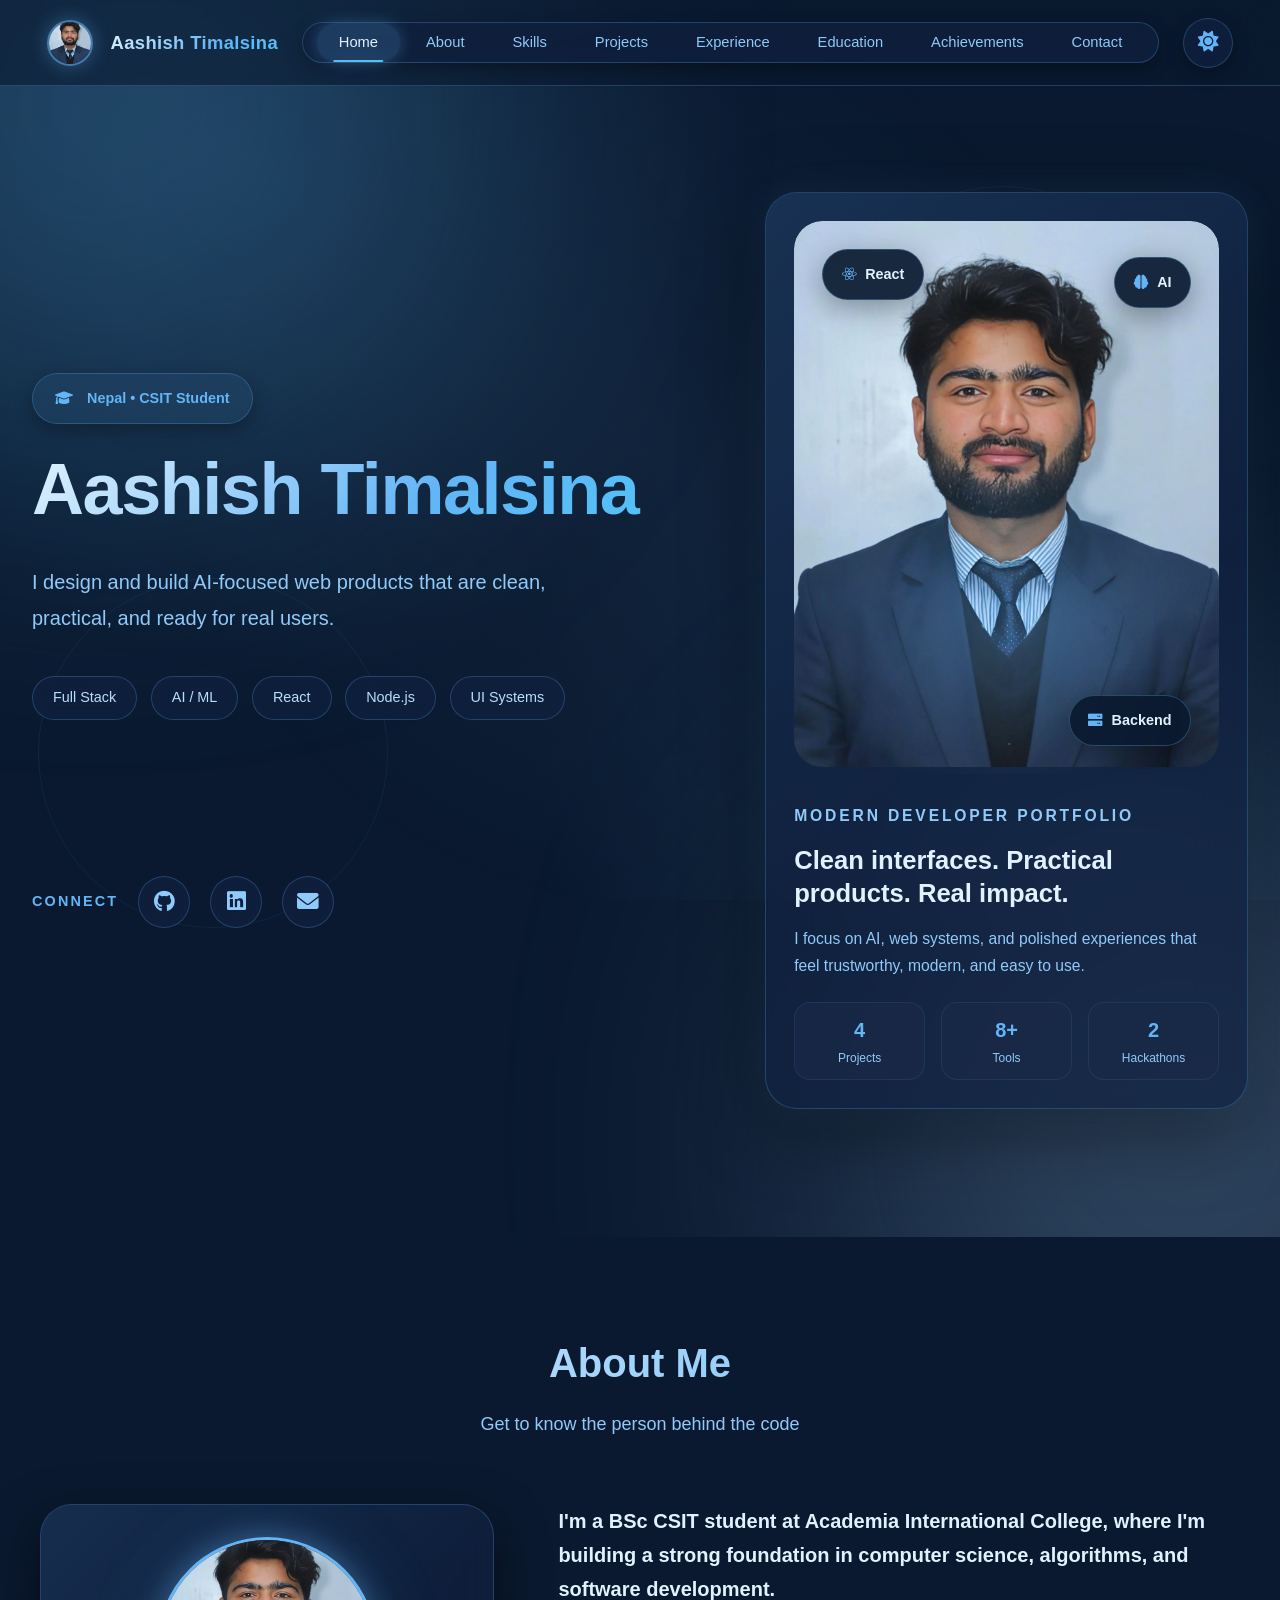
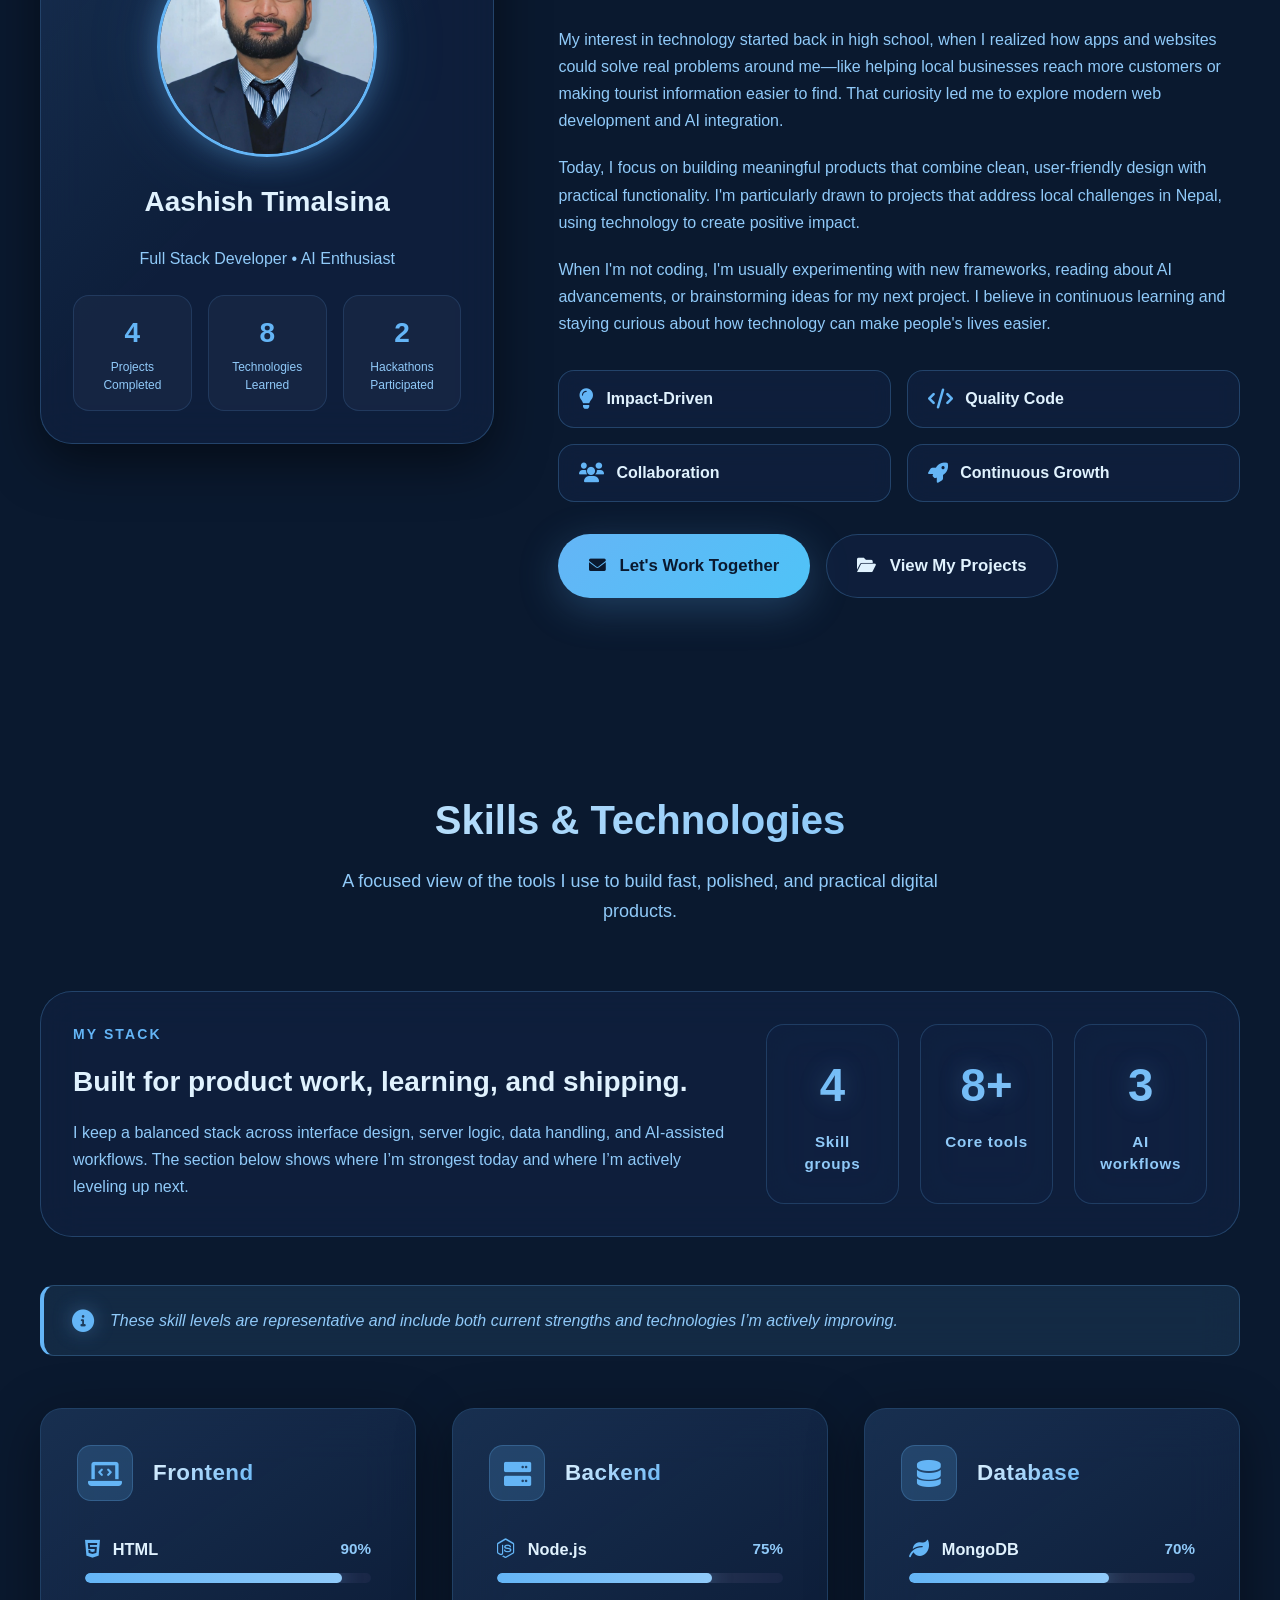
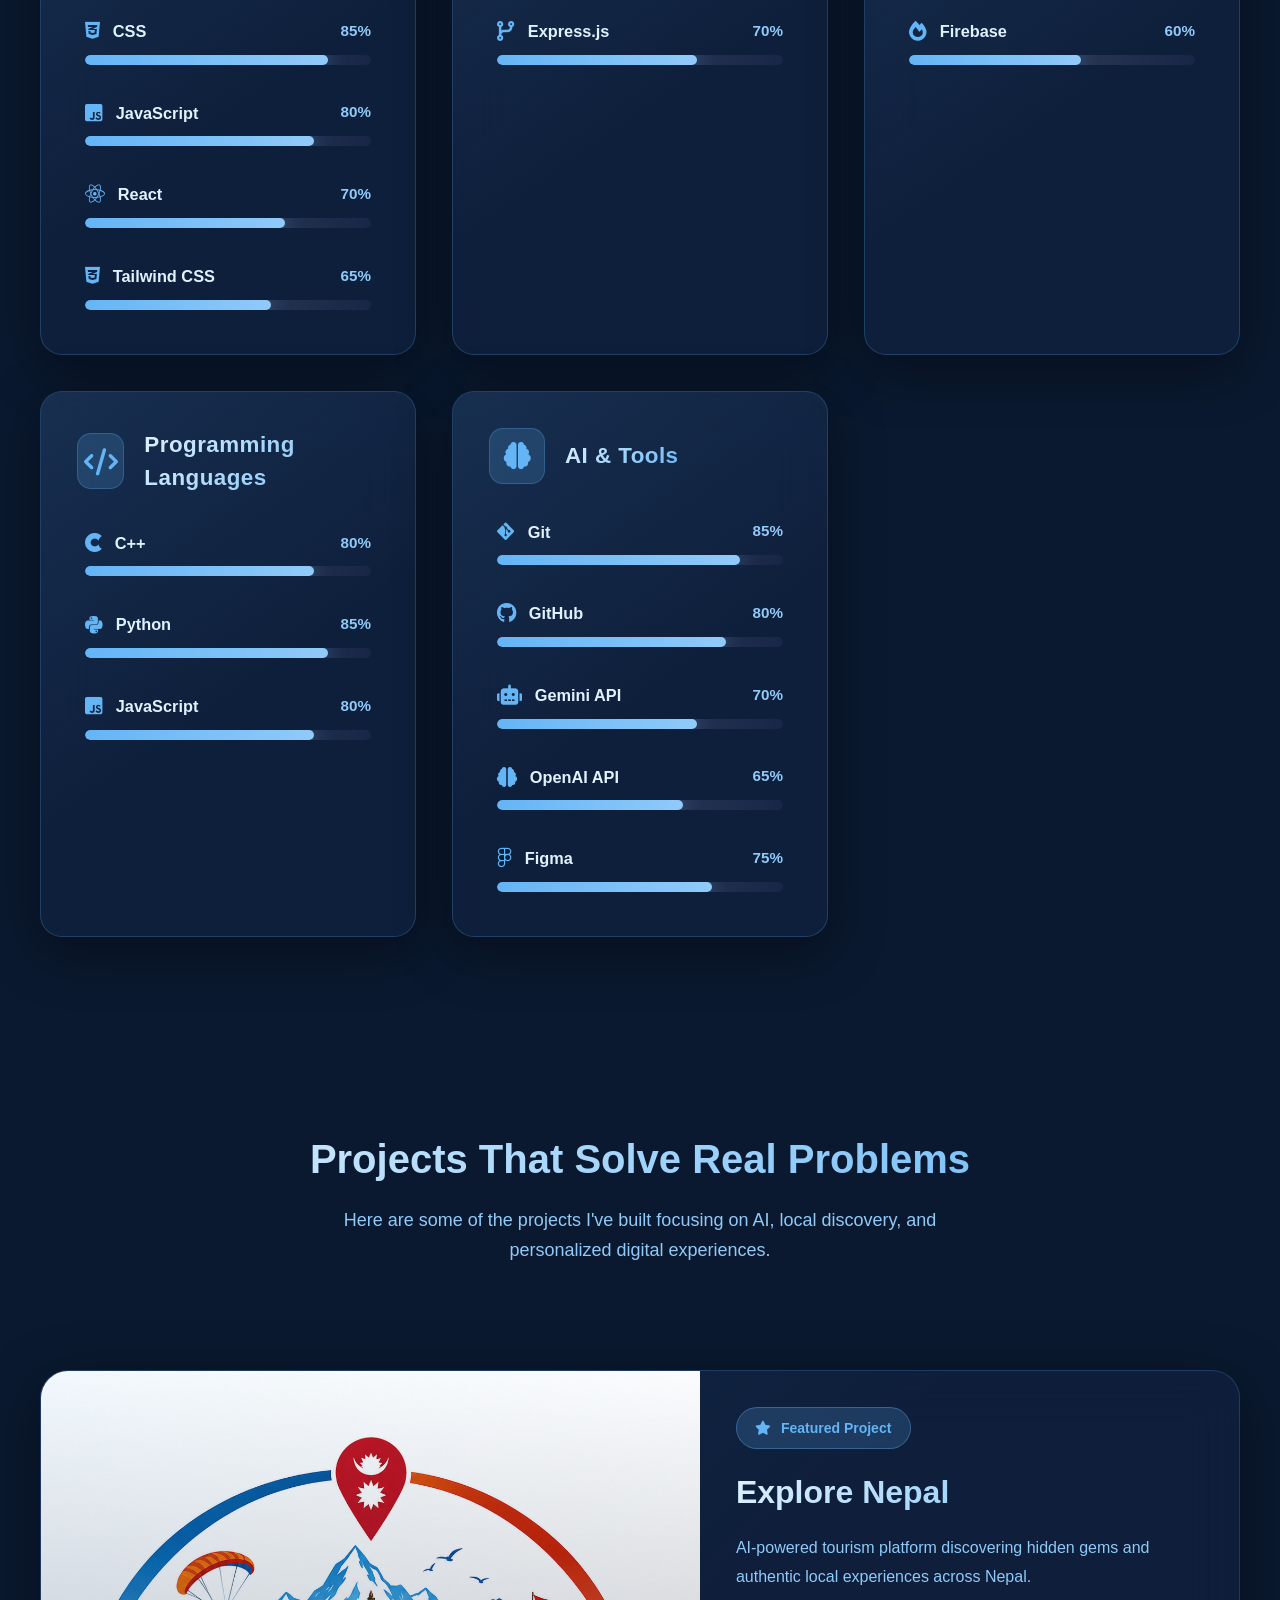
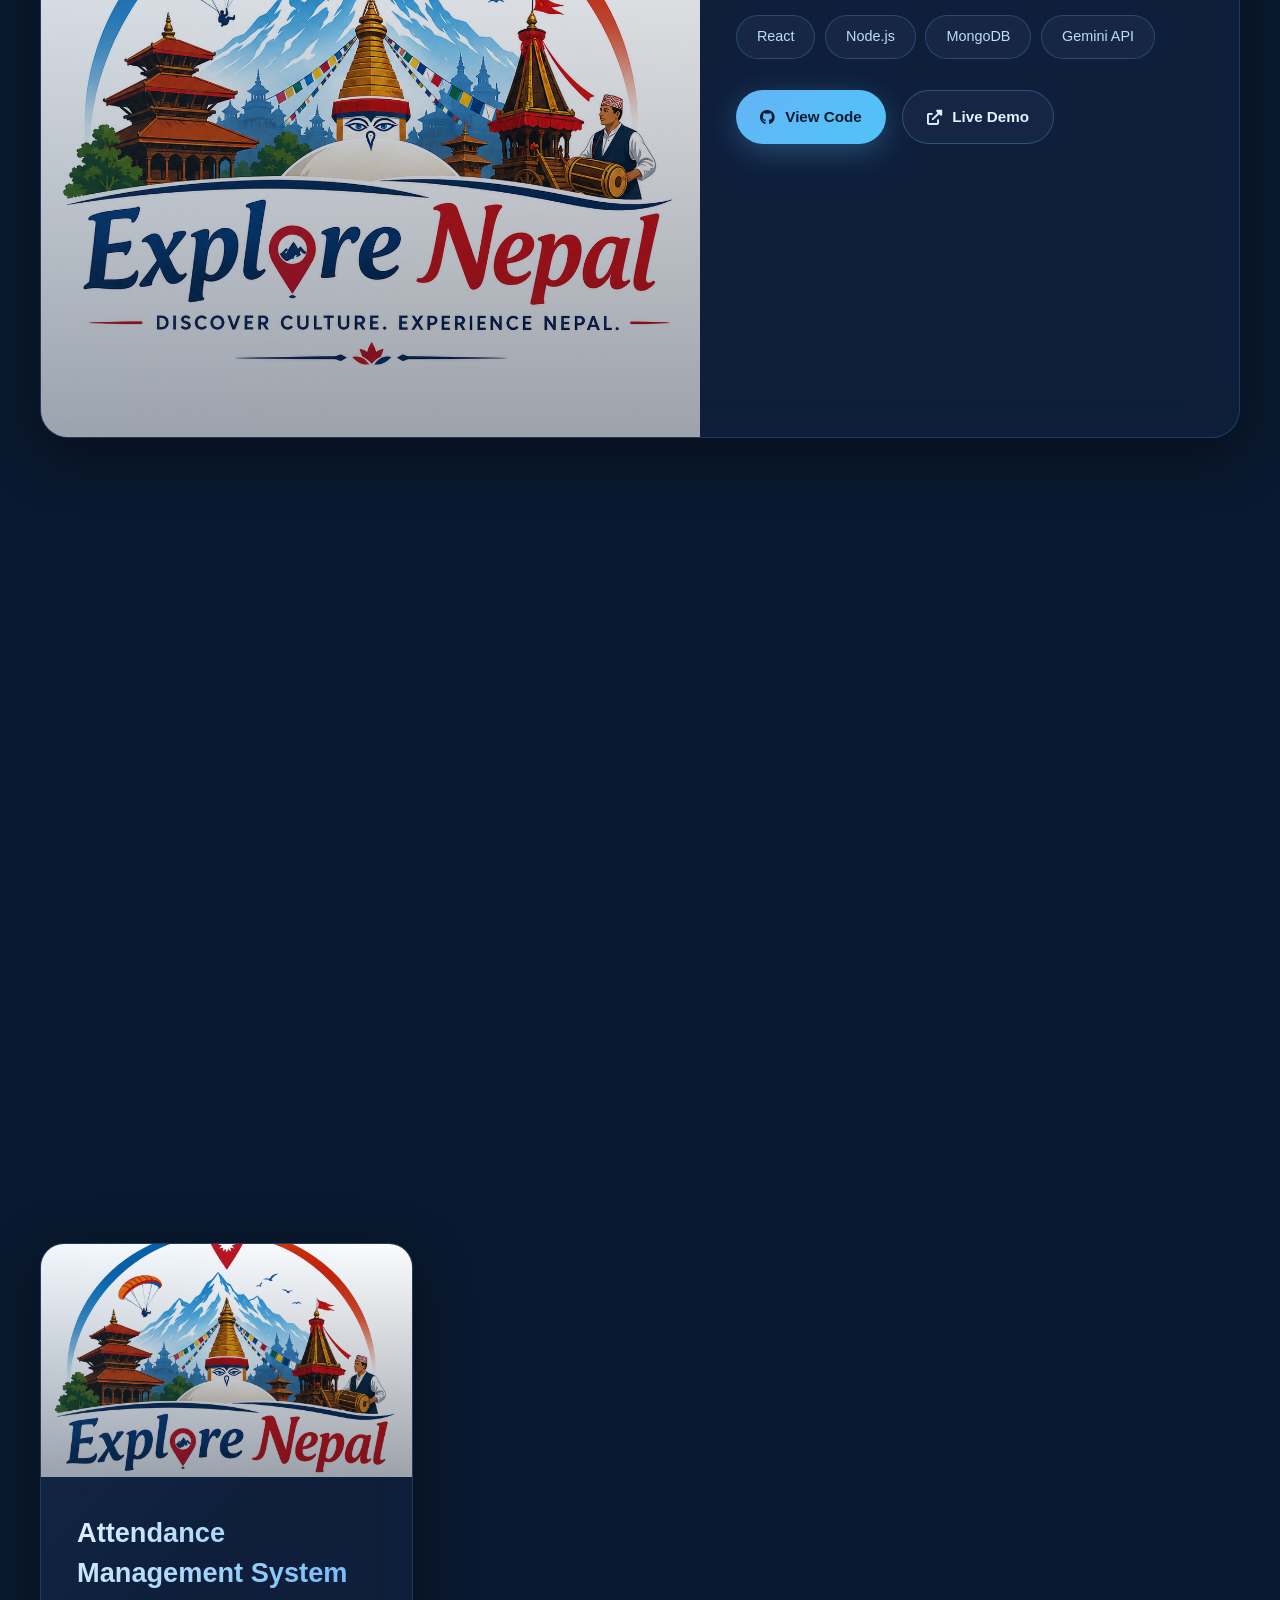
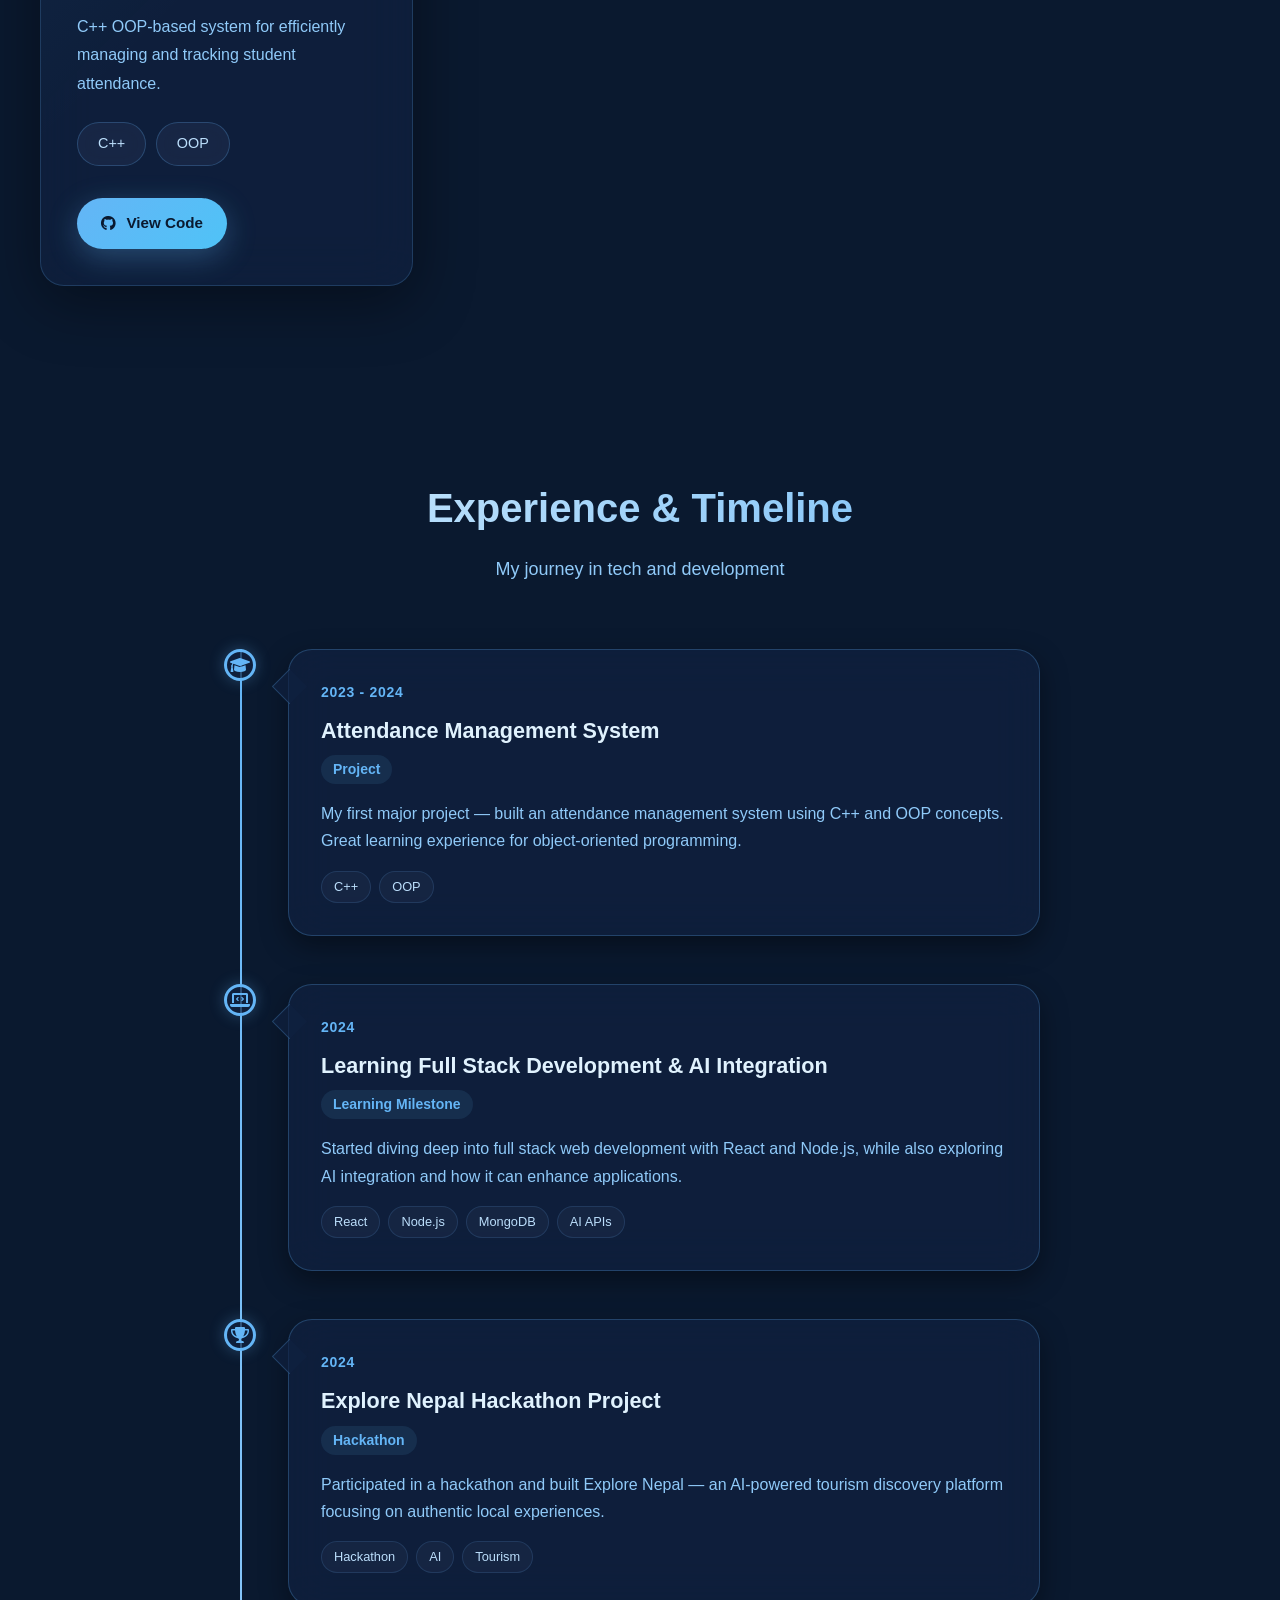
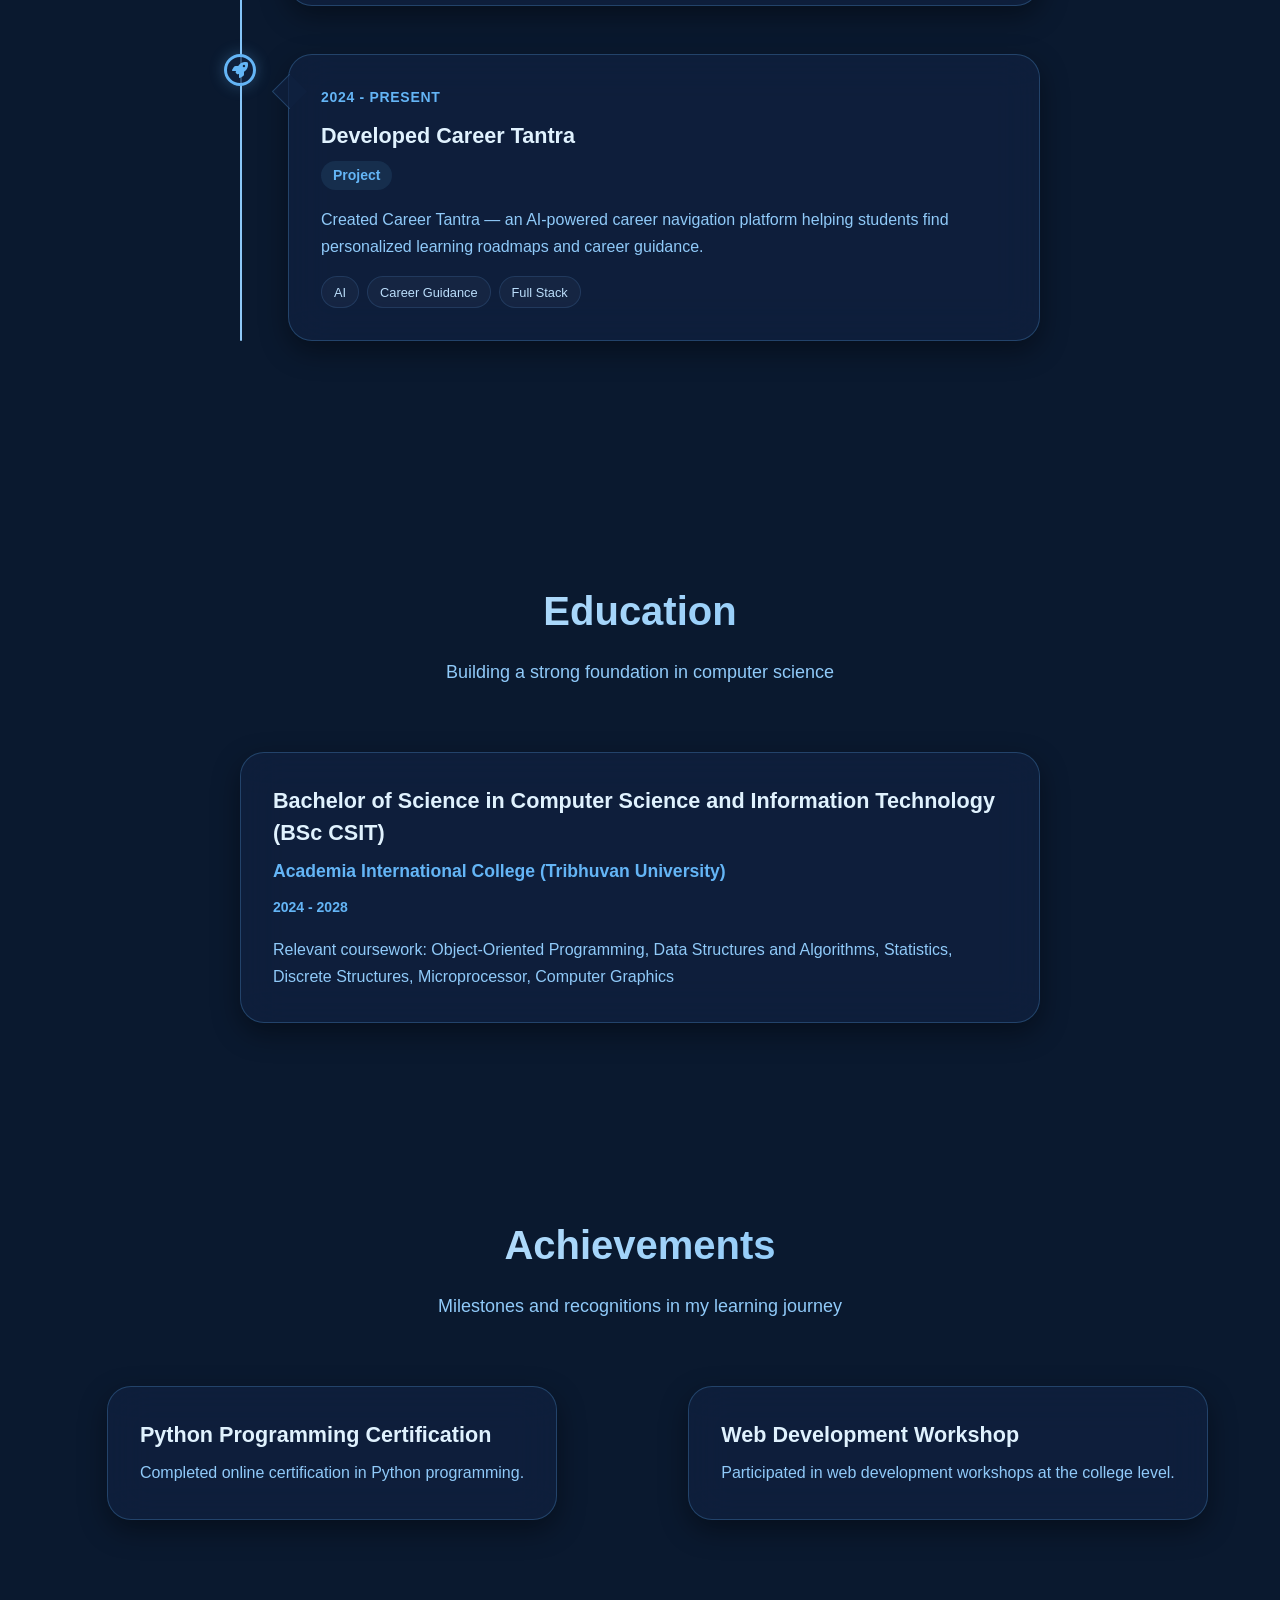
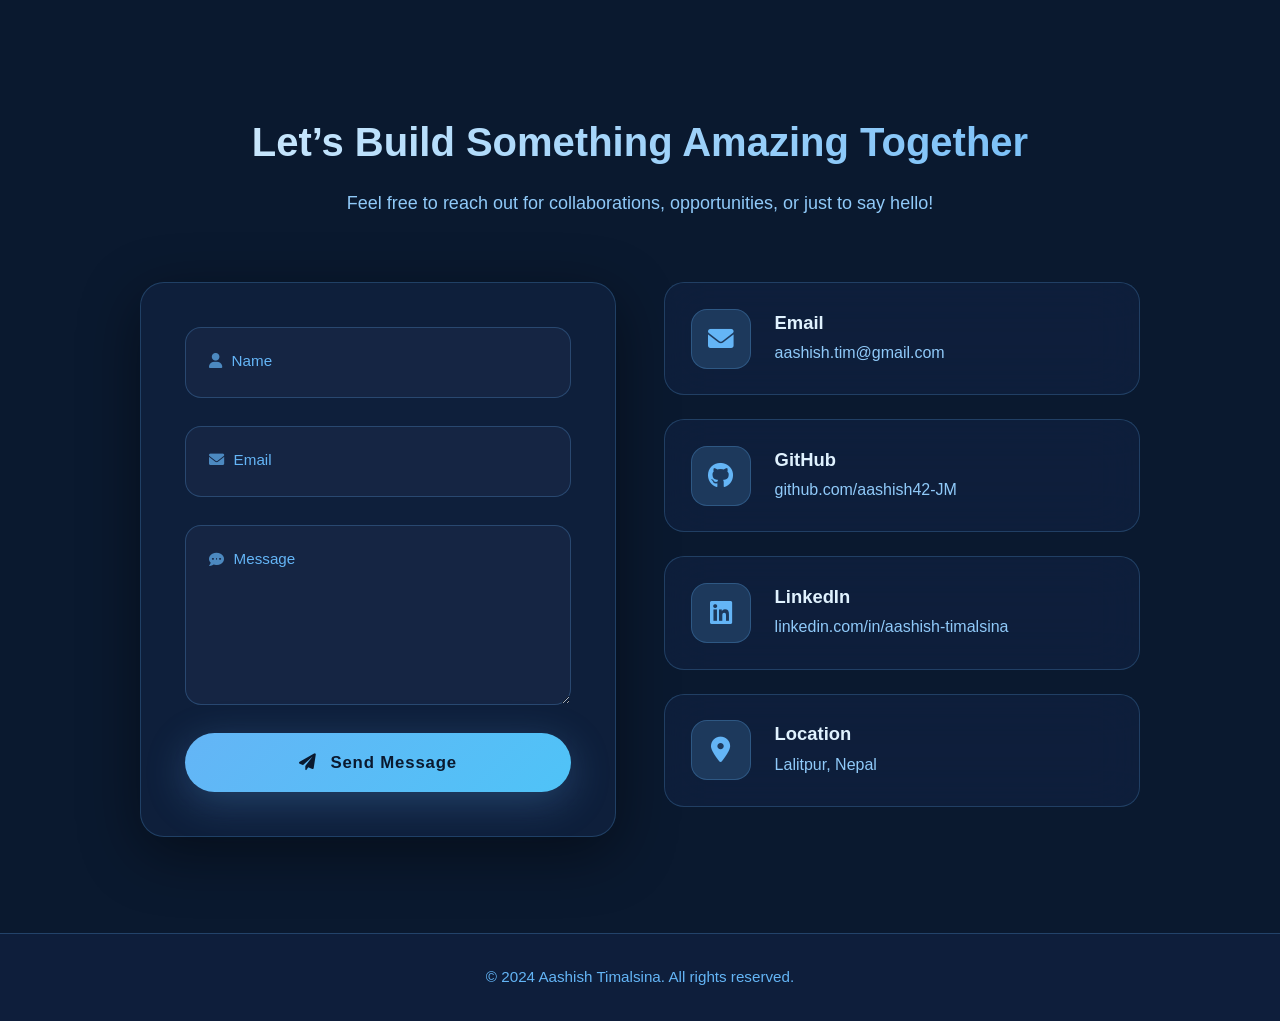
==== commit 505e6ffa: "Initial commit - addition" ====
--- a/index.html
+++ b/index.html
@@ -135,7 +135,7 @@
                 </div>
             </div>
             <div class="hero-right">
-                <div class="hero-profile-card reveal tilt" data-parallax="0.1">
+                <div class="hero-profile-card reveal tilt floating" data-parallax="0.1">
                     <div class="hero-profile-media">
                         <img src="images/profile.jpg" alt="Aashish Timalsina" class="hero-image">
                         <div class="hero-profile-glow"></div>
@@ -296,8 +296,11 @@
                     <div class="skills-list">
                         <div class="skill-item" data-proficiency="90">
                             <div class="skill-info">
-                                <i class="fab fa-html5"></i>
-                                <span>HTML</span>
+                                <div class="label">
+                                    <i class="fab fa-html5"></i>
+                                    <span>HTML</span>
+                                </div>
+                                <span class="percentage">90%</span>
                             </div>
                             <div class="skill-bar">
                                 <div class="skill-progress" data-width="90%"></div>
@@ -305,8 +308,11 @@
                         </div>
                         <div class="skill-item" data-proficiency="85">
                             <div class="skill-info">
-                                <i class="fab fa-css3-alt"></i>
-                                <span>CSS</span>
+                                <div class="label">
+                                    <i class="fab fa-css3-alt"></i>
+                                    <span>CSS</span>
+                                </div>
+                                <span class="percentage">85%</span>
                             </div>
                             <div class="skill-bar">
                                 <div class="skill-progress" data-width="85%"></div>
@@ -314,8 +320,11 @@
                         </div>
                         <div class="skill-item" data-proficiency="80">
                             <div class="skill-info">
-                                <i class="fab fa-js-square"></i>
-                                <span>JavaScript</span>
+                                <div class="label">
+                                    <i class="fab fa-js-square"></i>
+                                    <span>JavaScript</span>
+                                </div>
+                                <span class="percentage">80%</span>
                             </div>
                             <div class="skill-bar">
                                 <div class="skill-progress" data-width="80%"></div>
@@ -323,8 +332,11 @@
                         </div>
                         <div class="skill-item" data-proficiency="70">
                             <div class="skill-info">
-                                <i class="fab fa-react"></i>
-                                <span>React</span>
+                                <div class="label">
+                                    <i class="fab fa-react"></i>
+                                    <span>React</span>
+                                </div>
+                                <span class="percentage">70%</span>
                             </div>
                             <div class="skill-bar">
                                 <div class="skill-progress" data-width="70%"></div>
@@ -332,8 +344,11 @@
                         </div>
                         <div class="skill-item" data-proficiency="65">
                             <div class="skill-info">
-                                <i class="fab fa-css3-alt"></i>
-                                <span>Tailwind CSS</span>
+                                <div class="label">
+                                    <i class="fab fa-css3-alt"></i>
+                                    <span>Tailwind CSS</span>
+                                </div>
+                                <span class="percentage">65%</span>
                             </div>
                             <div class="skill-bar">
                                 <div class="skill-progress" data-width="65%"></div>
@@ -353,8 +368,11 @@
                     <div class="skills-list">
                         <div class="skill-item" data-proficiency="75">
                             <div class="skill-info">
-                                <i class="fab fa-node-js"></i>
-                                <span>Node.js</span>
+                                <div class="label">
+                                    <i class="fab fa-node-js"></i>
+                                    <span>Node.js</span>
+                                </div>
+                                <span class="percentage">75%</span>
                             </div>
                             <div class="skill-bar">
                                 <div class="skill-progress" data-width="75%"></div>
@@ -362,8 +380,11 @@
                         </div>
                         <div class="skill-item" data-proficiency="70">
                             <div class="skill-info">
-                                <i class="fas fa-code-branch"></i>
-                                <span>Express.js</span>
+                                <div class="label">
+                                    <i class="fas fa-code-branch"></i>
+                                    <span>Express.js</span>
+                                </div>
+                                <span class="percentage">70%</span>
                             </div>
                             <div class="skill-bar">
                                 <div class="skill-progress" data-width="70%"></div>
@@ -383,8 +404,11 @@
                     <div class="skills-list">
                         <div class="skill-item" data-proficiency="70">
                             <div class="skill-info">
-                                <i class="fas fa-leaf"></i>
-                                <span>MongoDB</span>
+                                <div class="label">
+                                    <i class="fas fa-leaf"></i>
+                                    <span>MongoDB</span>
+                                </div>
+                                <span class="percentage">70%</span>
                             </div>
                             <div class="skill-bar">
                                 <div class="skill-progress" data-width="70%"></div>
@@ -392,8 +416,11 @@
                         </div>
                         <div class="skill-item" data-proficiency="60">
                             <div class="skill-info">
-                                <i class="fas fa-fire"></i>
-                                <span>Firebase</span>
+                                <div class="label">
+                                    <i class="fas fa-fire"></i>
+                                    <span>Firebase</span>
+                                </div>
+                                <span class="percentage">60%</span>
                             </div>
                             <div class="skill-bar">
                                 <div class="skill-progress" data-width="60%"></div>
@@ -413,8 +440,11 @@
                     <div class="skills-list">
                         <div class="skill-item" data-proficiency="80">
                             <div class="skill-info">
-                                <i class="fab fa-cuttlefish"></i>
-                                <span>C++</span>
+                                <div class="label">
+                                    <i class="fab fa-cuttlefish"></i>
+                                    <span>C++</span>
+                                </div>
+                                <span class="percentage">80%</span>
                             </div>
                             <div class="skill-bar">
                                 <div class="skill-progress" data-width="80%"></div>
@@ -422,8 +452,11 @@
                         </div>
                         <div class="skill-item" data-proficiency="85">
                             <div class="skill-info">
-                                <i class="fab fa-python"></i>
-                                <span>Python</span>
+                                <div class="label">
+                                    <i class="fab fa-python"></i>
+                                    <span>Python</span>
+                                </div>
+                                <span class="percentage">85%</span>
                             </div>
                             <div class="skill-bar">
                                 <div class="skill-progress" data-width="85%"></div>
@@ -431,8 +464,11 @@
                         </div>
                         <div class="skill-item" data-proficiency="80">
                             <div class="skill-info">
-                                <i class="fab fa-js-square"></i>
-                                <span>JavaScript</span>
+                                <div class="label">
+                                    <i class="fab fa-js-square"></i>
+                                    <span>JavaScript</span>
+                                </div>
+                                <span class="percentage">80%</span>
                             </div>
                             <div class="skill-bar">
                                 <div class="skill-progress" data-width="80%"></div>
@@ -452,8 +488,11 @@
                     <div class="skills-list">
                         <div class="skill-item" data-proficiency="85">
                             <div class="skill-info">
-                                <i class="fab fa-git-alt"></i>
-                                <span>Git</span>
+                                <div class="label">
+                                    <i class="fab fa-git-alt"></i>
+                                    <span>Git</span>
+                                </div>
+                                <span class="percentage">85%</span>
                             </div>
                             <div class="skill-bar">
                                 <div class="skill-progress" data-width="85%"></div>
@@ -461,8 +500,11 @@
                         </div>
                         <div class="skill-item" data-proficiency="80">
                             <div class="skill-info">
-                                <i class="fab fa-github"></i>
-                                <span>GitHub</span>
+                                <div class="label">
+                                    <i class="fab fa-github"></i>
+                                    <span>GitHub</span>
+                                </div>
+                                <span class="percentage">80%</span>
                             </div>
                             <div class="skill-bar">
                                 <div class="skill-progress" data-width="80%"></div>
@@ -470,8 +512,11 @@
                         </div>
                         <div class="skill-item" data-proficiency="70">
                             <div class="skill-info">
-                                <i class="fas fa-robot"></i>
-                                <span>Gemini API</span>
+                                <div class="label">
+                                    <i class="fas fa-robot"></i>
+                                    <span>Gemini API</span>
+                                </div>
+                                <span class="percentage">70%</span>
                             </div>
                             <div class="skill-bar">
                                 <div class="skill-progress" data-width="70%"></div>
@@ -479,8 +524,11 @@
                         </div>
                         <div class="skill-item" data-proficiency="65">
                             <div class="skill-info">
-                                <i class="fas fa-brain"></i>
-                                <span>OpenAI API</span>
+                                <div class="label">
+                                    <i class="fas fa-brain"></i>
+                                    <span>OpenAI API</span>
+                                </div>
+                                <span class="percentage">65%</span>
                             </div>
                             <div class="skill-bar">
                                 <div class="skill-progress" data-width="65%"></div>
@@ -488,8 +536,11 @@
                         </div>
                         <div class="skill-item" data-proficiency="75">
                             <div class="skill-info">
-                                <i class="fab fa-figma"></i>
-                                <span>Figma</span>
+                                <div class="label">
+                                    <i class="fab fa-figma"></i>
+                                    <span>Figma</span>
+                                </div>
+                                <span class="percentage">75%</span>
                             </div>
                             <div class="skill-bar">
                                 <div class="skill-progress" data-width="75%"></div>
@@ -740,18 +791,18 @@
                 <p class="section-subtitle">Feel free to reach out for collaborations, opportunities, or just to say hello!</p>
             </div>
             <div class="contact-content">
-                <form id="contact-form" class="contact-form">
+                <form id="contact-form" class="contact-form" action="https://formspree.io/f/mreazaaw" method="POST">
                     <div class="form-group">
+                        <input type="text" id="name" name="name" placeholder=" " required>
                         <label for="name"><i class="fas fa-user"></i> Name</label>
-                        <input type="text" id="name" name="name" placeholder="Your Name" required>
                     </div>
                     <div class="form-group">
+                        <input type="email" id="email" name="email" placeholder=" " required>
                         <label for="email"><i class="fas fa-envelope"></i> Email</label>
-                        <input type="email" id="email" name="email" placeholder="your@email.com" required>
                     </div>
                     <div class="form-group">
+                        <textarea id="message" name="message" rows="5" placeholder=" " required></textarea>
                         <label for="message"><i class="fas fa-comment-dots"></i> Message</label>
-                        <textarea id="message" name="message" rows="5" placeholder="Your message..." required></textarea>
                     </div>
                     <button type="submit" class="btn btn-primary">
                         <i class="fas fa-paper-plane"></i> Send Message
--- a/styles.css
+++ b/styles.css
@@ -1,5926 +1,2725 @@
+/* Dark Theme (Default) */
 :root {
+  color-scheme: dark;
+  --background: #0A192F;
+  --bg-secondary: #112240;
+  --bg-tertiary: #1B2A49;
+  --bg-white: #ffffff;
+  --bg-card: rgba(17, 34, 64, 0.7);
+  --card-bg-hover: rgba(17, 34, 64, 0.9);
+  --input-bg: rgba(27, 42, 73, 0.85);
+  --input-text: #e0f2fe;
+  --border-color: rgba(100, 181, 246, 0.25);
+  --text-primary: #e0f2fe;
+  --text-secondary: #90CAF9;
+  --text-muted: #64B5F6;
+  --text-dark: #0A192F;
+  --text-light: #BBDEFB;
+  --text-white: #ffffff;
+  --primary: #64B5F6;
+  --primary-hover: #4FC3F7;
+  --primary-color: #64B5F6;
+  --accent: #90CAF9;
+  --accent-secondary: #BBDEFB;
+  --secondary-color: #4FC3F7;
+  --gradient-primary: linear-gradient(135deg, #64B5F6 0%, #4FC3F7 100%);
+  --gradient-secondary: linear-gradient(135deg, #90CAF9 0%, #BBDEFB 100%);
+  --nav-bg: rgba(10, 25, 47, 0.6);
+  --nav-bg-scrolled: rgba(10, 25, 47, 0.92);
+  --shadow-sm: 0 6px 18px rgba(0, 0, 0, 0.3);
+  --shadow-md: 0 10px 28px rgba(0, 0, 0, 0.4);
+  --shadow-lg: 0 18px 50px rgba(0, 0, 0, 0.5);
+  --shadow-xl: 0 24px 70px rgba(0, 0, 0, 0.6);
+  --glow-sm: 0 0 15px rgba(100, 181, 246, 0.3);
+  --glow-md: 0 0 30px rgba(100, 181, 246, 0.4);
+  --glow-lg: 0 0 50px rgba(100, 181, 246, 0.5);
+  --font-family: 'Inter', 'Poppins', sans-serif;
+  --font-size-sm: 0.875rem;
+  --font-size-base: 1rem;
+  --font-size-lg: 1.125rem;
+  --font-size-xl: 1.25rem;
+  --font-size-2xl: 1.5rem;
+  --font-size-3xl: 2rem;
+  --font-size-4xl: 2.5rem;
+  --font-size-5xl: 3.5rem;
+  --line-height-tight: 1.1;
+  --line-height-normal: 1.5;
+  --line-height-relaxed: 1.7;
+  --spacing-xs: 0.5rem;
+  --spacing-sm: 1rem;
+  --spacing-md: 1.5rem;
+  --spacing-lg: 2rem;
+  --spacing-xl: 3rem;
+  --spacing-2xl: 4rem;
+  --spacing-3xl: 5rem;
+  --radius-sm: 0.5rem;
+  --radius-md: 1rem;
+  --radius-lg: 1.5rem;
+  --radius-xl: 2rem;
+  --radius-2xl: 2.5rem;
+  --radius-full: 9999px;
+  --transition-base: 0.35s cubic-bezier(0.25, 0.46, 0.45, 0.94);
+  --transition-slow: 0.55s cubic-bezier(0.25, 0.46, 0.45, 0.94);
+}
+
+/* Light Theme */
+[data-theme="light"] {
     color-scheme: light;
-    --background: #f8fafc;
-    --bg-secondary: #eef2ff;
+    --background: #F8FAFC;
+    --bg-secondary: #FFFFFF;
+    --bg-tertiary: #E2E8F0;
     --bg-white: #ffffff;
-    --bg-card: #ffffff;
-    --card-bg: rgba(255, 255, 255, 0.86);
-    --card-bg-hover: rgba(255, 255, 255, 0.98);
-    --input-bg: rgba(255, 255, 255, 0.95);
-    --input-text: #0f172a;
-    --border-color: rgba(148, 163, 184, 0.20);
-    --text-primary: #0f172a;
-    --text-secondary: #475569;
-    --text-muted: #64748b;
-    --text-dark: #0f172a;
-    --text-light: #e2e8f0;
+    --bg-card: rgba(255, 255, 255, 0.85);
+    --card-bg-hover: rgba(255, 255, 255, 0.95);
+    --input-bg: rgba(241, 245, 249, 0.9);
+    --input-text: #0A192F;
+    --border-color: rgba(59, 130, 246, 0.3);
+    --text-primary: #0F172A;
+    --text-secondary: #1E3A5F;
+    --text-muted: #475569;
+    --text-dark: #0F172A;
+    --text-light: #1E3A5F;
     --text-white: #ffffff;
-    --primary: #3b82f6;
-    --primary-hover: #2563eb;
-    --primary-color: #3b82f6;
-    --accent: #8b5cf6;
-    --accent-secondary: #ec4899;
-    --secondary-color: #8b5cf6;
-    --gradient-secondary: linear-gradient(135deg, var(--primary) 0%, var(--accent) 100%);
-    --nav-bg: rgba(255, 255, 255, 0.78);
-    --nav-bg-scrolled: rgba(255, 255, 255, 0.92);
-    --shadow-sm: 0 6px 18px rgba(15, 23, 42, 0.05);
-    --shadow-md: 0 10px 28px rgba(15, 23, 42, 0.08);
-    --shadow-lg: 0 18px 50px rgba(15, 23, 42, 0.10);
-    --shadow-xl: 0 24px 70px rgba(15, 23, 42, 0.14);
-}
-
-body.dark-mode {
-    --text-secondary: #334155;
-    --text-muted: #475569;
-    --bg-secondary: #111827;
-    --text-light: #334155;
-    --bg-card: #111827;
-    --card-bg: rgba(15, 23, 42, 0.84);
-    --card-bg-hover: rgba(30, 41, 59, 0.94);
-    --input-bg: rgba(15, 23, 42, 0.74);
-    --input-text: #e2e8f0;
-    --border-color: rgba(148, 163, 184, 0.18);
-    --text-primary: #e2e8f0;
-    --text-secondary: #94a3b8;
-    --text-muted: #64748b;
-    --text-dark: #e2e8f0;
-    --text-light: #cbd5e1;
-    --text-white: #ffffff;
-    --primary: #60a5fa;
-    --primary-hover: #3b82f6;
-    --primary-color: #60a5fa;
-    --accent: #a78bfa;
-    --accent-secondary: #fb7185;
-    flex-shrink: 0;
-    --shadow-sm: 0 6px 18px rgba(0, 0, 0, 0.26);
-    --shadow-md: 0 10px 28px rgba(0, 0, 0, 0.32);
-    --shadow-lg: 0 18px 50px rgba(0, 0, 0, 0.38);
-    max-width: 1180px;
-    gap: clamp(2rem, 5vw, 4.5rem);
-    grid-template-columns: minmax(0, 1.08fr) minmax(320px, 0.92fr);
-    align-items: center;
+    --primary: #3B82F6;
+    --primary-hover: #2563EB;
+    --primary-color: #3B82F6;
+    --accent: #60A5FA;
+    --accent-secondary: #93C5FD;
+    --secondary-color: #2563EB;
+    --gradient-primary: linear-gradient(135deg, #3B82F6 0%, #60A5FA 100%);
+    --gradient-secondary: linear-gradient(135deg, #60A5FA 0%, #93C5FD 100%);
+    --nav-bg: rgba(248, 250, 252, 0.75);
+    --nav-bg-scrolled: rgba(248, 250, 252, 0.95);
+    --shadow-sm: 0 6px 18px rgba(15, 23, 42, 0.08);
+    --shadow-md: 0 10px 28px rgba(15, 23, 42, 0.12);
+    --shadow-lg: 0 18px 50px rgba(15, 23, 42, 0.15);
+    --shadow-xl: 0 24px 70px rgba(15, 23, 42, 0.18);
+    --glow-sm: 0 0 15px rgba(59, 130, 246, 0.2);
+    --glow-md: 0 0 30px rgba(59, 130, 246, 0.3);
+    --glow-lg: 0 0 50px rgba(59, 130, 246, 0.35);
+}
+
+/* Smooth theme transitions */
+* {
+    transition: background-color 0.3s ease, color 0.3s ease, border-color 0.3s ease, box-shadow 0.3s ease;
+}
+
+[data-theme="light"] body::before {
+  background: 
+    radial-gradient(circle at 20% 20%, rgba(59, 130, 246, 0.08) 0%, transparent 40%),
+    radial-gradient(circle at 80% 80%, rgba(96, 165, 250, 0.06) 0%, transparent 40%),
+    radial-gradient(circle at 50% 50%, rgba(147, 197, 253, 0.04) 0%, transparent 60%);
+}
+
+* {
+  margin: 0;
+  padding: 0;
+  box-sizing: border-box;
+}
+
+html {
+  scroll-behavior: smooth;
+  scroll-padding-top: 120px;
+}
 
 body {
-    background: var(--background);
-    display: flex;
-    flex-direction: column;
-    gap: 1.1rem;
-    max-width: 620px;
-    font-family: 'Inter', 'Poppins', sans-serif;
-}
-
-h1,
-h2,
-h3,
-.logo h1,
-.hero-title,
-.hero-profile-body h2 {
-    font-family: 'Sora', 'Inter', sans-serif;
-}
-
-.home-page header {
-    position: sticky;
-    display: flex;
-    flex-wrap: wrap;
-    gap: 0.75rem;
-    align-items: center;
-}
-    top: 0;
-    z-index: 1000;
-}
-
-.home-page nav {
-    width: 100%;
-}
-
-.home-page .nav-container {
-    max-width: 1280px;
-    padding: 0.95rem 1.5rem;
-    display: flex;
-    align-items: center;
-    gap: 1rem;
-}
-
-.home-page .logo {
-    display: inline-flex;
-    align-items: center;
-    gap: 0.75rem;
-    flex-shrink: 0;
-    text-decoration: none;
+  background: var(--background);
+  color: var(--text-primary);
+  font-family: var(--font-family);
+  line-height: var(--line-height-normal);
+  overflow-x: hidden;
+}
+
+body::before {
+  content: '';
+  position: fixed;
+  top: 0;
+  left: 0;
+  width: 100%;
+  height: 100%;
+  background: 
+    radial-gradient(circle at 20% 20%, rgba(100, 181, 246, 0.1) 0%, transparent 40%),
+    radial-gradient(circle at 80% 80%, rgba(79, 195, 247, 0.08) 0%, transparent 40%),
+    radial-gradient(circle at 50% 50%, rgba(144, 202, 249, 0.05) 0%, transparent 60%);
+  pointer-events: none;
+  z-index: -1;
+}
+
+/* Header & Navbar */
+header {
+  position: fixed;
+  top: 0;
+  left: 0;
+  right: 0;
+  z-index: 1000;
+  background: var(--nav-bg);
+  backdrop-filter: blur(24px);
+  -webkit-backdrop-filter: blur(24px);
+  border-bottom: 1px solid var(--border-color);
+  transition: all 0.4s cubic-bezier(0.25, 0.46, 0.45, 0.94);
+}
+
+header.scrolled {
+  background: var(--nav-bg-scrolled);
+  box-shadow: var(--shadow-md), var(--glow-sm);
+  padding: 0.25rem 0;
+}
+
+[data-theme="light"] header {
+  border-bottom: 1px solid rgba(59, 130, 246, 0.15);
+}
+
+.nav-container {
+  max-width: 1250px;
+  margin: 0 auto;
+  padding: 1.1rem 2rem;
+  display: flex;
+  align-items: center;
+  justify-content: space-between;
+  transition: padding 0.4s cubic-bezier(0.25, 0.46, 0.45, 0.94);
+}
+
+header.scrolled .nav-container {
+  padding: 0.8rem 2rem;
+}
+
+.logo {
+  display: flex;
+  align-items: center;
+  gap: 1.1rem;
+  text-decoration: none;
+  color: var(--text-primary);
+  transition: all 0.3s cubic-bezier(0.25, 0.46, 0.45, 0.94);
+}
+
+.logo:hover {
+  transform: translateY(-3px);
+}
+
+.photo-container {
+  width: 46px;
+  height: 46px;
+  border-radius: 50%;
+  overflow: hidden;
+  border: 2px solid rgba(100, 181, 246, 0.6);
+  box-shadow: 0 0 18px rgba(100, 181, 246, 0.35);
+  transition: all 0.3s cubic-bezier(0.25, 0.46, 0.45, 0.94);
+}
+
+.logo:hover .photo-container {
+  border-color: var(--primary);
+  box-shadow: 0 0 25px rgba(100, 181, 246, 0.55);
+  transform: scale(1.08);
+}
+
+.header-photo {
+  width: 100%;
+  height: 100%;
+  object-fit: cover;
+}
+
+.logo h1 {
+  font-size: 1.15rem;
+  font-weight: 700;
+  background: linear-gradient(135deg, #e0f2fe 0%, #64b5f6 60%, #4fc3f7 100%);
+  -webkit-background-clip: text;
+  -webkit-text-fill-color: transparent;
+  background-clip: text;
+  letter-spacing: 0.02em;
+}
+
+.nav-links {
+  display: flex;
+  list-style: none;
+  gap: 0.3rem;
+  align-items: center;
+  padding: 0.45rem 0.9rem;
+  background: var(--bg-card);
+  border: 1px solid var(--border-color);
+  border-radius: 9999px;
+  backdrop-filter: blur(16px);
+  -webkit-backdrop-filter: blur(16px);
+  box-shadow: var(--shadow-sm);
+}
+
+.nav-links a {
+  padding: 0.7rem 1.35rem;
+  text-decoration: none;
+  color: var(--text-secondary);
+  font-weight: 500;
+  font-size: 0.92rem;
+  border-radius: 9999px;
+  transition: all 0.3s cubic-bezier(0.25, 0.46, 0.45, 0.94);
+  position: relative;
+  overflow: hidden;
+}
+
+.nav-links a::before {
+  content: '';
+  position: absolute;
+  bottom: 0;
+  left: 50%;
+  width: 0;
+  height: 2px;
+  background: var(--gradient-primary);
+  border-radius: 9999px;
+  transform: translateX(-50%);
+  transition: width 0.35s cubic-bezier(0.25, 0.46, 0.45, 0.94);
+  box-shadow: var(--glow-sm);
+}
+
+.nav-links a:hover {
+  color: var(--text-primary);
+  background: rgba(100, 181, 246, 0.12);
+}
+
+.nav-links a:hover::before {
+  width: 60%;
+}
+
+.nav-links a.active {
+  color: var(--text-primary);
+  background: rgba(100, 181, 246, 0.18);
+  box-shadow: var(--glow-sm);
+}
+
+.nav-links a.active::before {
+  width: 60%;
+}
+
+[data-theme="light"] .nav-links {
+    background: rgba(255, 255, 255, 0.9);
+    box-shadow: 0 4px 20px rgba(15, 23, 42, 0.08);
+    border-color: rgba(59, 130, 246, 0.2);
+}
+
+[data-theme="light"] .nav-links a {
+    color: var(--text-secondary);
+}
+
+[data-theme="light"] .nav-links a:hover {
     color: var(--text-primary);
-}
-
-.home-page .logo h1 {
-    font-size: 1rem;
-    line-height: 1.1;
-    white-space: nowrap;
-}
-
-.home-page .nav-links {
-    flex: 1;
-    justify-content: center;
-    gap: 0.6rem;
-    flex-wrap: wrap;
-    padding: 0.4rem 0.55rem;
+    background: rgba(59, 130, 246, 0.08);
+}
+
+[data-theme="light"] .nav-links a.active {
+    color: var(--text-primary);
+    background: rgba(59, 130, 246, 0.12);
+}
+
+/* Light mode mobile nav */
+@media (max-width: 768px) {
+    [data-theme="light"] .nav-links {
+        background: rgba(255, 255, 255, 0.98);
+        border-color: rgba(59, 130, 246, 0.2);
+        box-shadow: 0 20px 60px rgba(15, 23, 42, 0.15);
+    }
+}
+
+.theme-toggle {
+    width: 50px;
+    height: 50px;
+    border-radius: 50%;
     border: 1px solid var(--border-color);
-    border-radius: 999px;
-    background: rgba(255, 255, 255, 0.36);
-    backdrop-filter: blur(18px);
-    -webkit-backdrop-filter: blur(18px);
-}
-
-.home-page .nav-links a {
-    font-size: 0.9rem;
-    padding: 0.55rem 0.85rem;
-    border-radius: 999px;
-}
-
-.home-page .nav-links a:hover,
-.home-page .nav-links a.active {
-    background: rgba(59, 130, 246, 0.12);
-}
-
-.home-page .hero {
-    min-height: calc(100vh - 86px);
-    padding: 3.25rem 0 4rem;
-    overflow: hidden;
-}
-
-.home-page .hero::before {
-    background:
-        radial-gradient(circle at 18% 18%, rgba(59, 130, 246, 0.16) 0, transparent 24%),
-        radial-gradient(circle at 82% 72%, rgba(139, 92, 246, 0.14) 0, transparent 22%),
-        radial-gradient(circle at var(--hero-glow-x, 50%) var(--hero-glow-y, 20%), rgba(59, 130, 246, 0.16) 0%, transparent 28%);
-}
-
-.home-page .hero::after {
-    opacity: 0.08;
-    background-size: 84px 84px;
-}
-
-.home-page .theme-toggle {
-    max-width: 1180px;
-    gap: clamp(2rem, 5vw, 4.5rem);
-    grid-template-columns: minmax(0, 1.08fr) minmax(320px, 0.92fr);
-    align-items: center;
-}
-
-.home-page .hero-content {
-    gap: 1.1rem;
-    max-width: 620px;
-}
-
-.home-page .hero-badge {
-    padding: 0.65rem 0.95rem;
-    letter-spacing: 0.01em;
-}
-
-.home-page .hero-title {
-    font-size: clamp(3.25rem, 7vw, 5.5rem);
-    line-height: 0.96;
-    letter-spacing: -0.06em;
-    max-width: 10ch;
-}
-
-.home-page .hero-title::after {
-    bottom: -0.35rem;
-    height: 2px;
-    opacity: 0.55;
-}
-
-.home-page .hero-left {
-    gap: var(--space-lg);
-}
-
-.home-page .hero-cta {
-    max-width: 54ch;
-    font-size: 1.08rem;
-    line-height: 1.7;
-    letter-spacing: 0;
-}
-
-.home-page .hero-tech {
-    display: flex;
-    flex-wrap: wrap;
-    gap: 0.55rem;
-}
-
-.home-page .hero-tech .tech-pill {
-    background: rgba(148, 163, 184, 0.12);
-    border-color: rgba(148, 163, 184, 0.16);
-    color: var(--text-secondary);
-}
-
-.home-page .hero-cta .btn {
-    min-width: 156px;
-    border-radius: 999px;
-    padding: 0.95rem 1.2rem;
-    box-shadow: none;
-}
-
-.home-page .hero-cta .btn i {
-    font-size: 0.95rem;
-}
-
-.home-page .hero-social {
-    align-items: center;
-    gap: 0.7rem;
-    flex-wrap: wrap;
-}
-
-.home-page .hero-social-label {
-    color: var(--text-secondary);
-    font-size: 0.9rem;
-    font-weight: 600;
-    letter-spacing: 0.04em;
-    text-transform: uppercase;
-}
-
-.home-page .hero-social .social-link {
-    width: 46px;
-    height: 46px;
-    border-radius: 50%;
-    background: var(--card-bg);
-    color: var(--text-primary);
-    border-color: var(--border-color);
-}
-
-.home-page .hero-social .social-link:hover {
-    color: var(--text-white);
-}
-
-.home-page .hero-right {
-    justify-content: center;
-}
-
-.home-page .hero-profile-card {
-    position: relative;
-    padding: 1rem;
-    border-radius: 28px;
-    background: linear-gradient(180deg, rgba(15, 23, 42, 0.6), rgba(15, 23, 42, 0.42));
-    border: 1px solid rgba(148, 163, 184, 0.16);
-    box-shadow: 0 24px 60px rgba(0, 0, 0, 0.34);
-    backdrop-filter: blur(22px);
-    -webkit-backdrop-filter: blur(22px);
-    overflow: hidden;
-}
-
-body:not(.dark-mode) .home-page .hero-profile-card {
-    background: linear-gradient(180deg, rgba(255, 255, 255, 0.9), rgba(248, 250, 252, 0.8));
-    border-color: rgba(148, 163, 184, 0.18);
-    box-shadow: 0 20px 44px rgba(15, 23, 42, 0.08);
-}
-
-.home-page .hero-profile-media {
-    position: relative;
-    border-radius: 24px;
-    overflow: hidden;
-    min-height: 320px;
-    background: rgba(2, 6, 23, 0.28);
-}
-
-.home-page .hero-profile-media::before {
-    content: '';
-    position: absolute;
-    inset: 0;
-    background: linear-gradient(180deg, rgba(15, 23, 42, 0.02), rgba(15, 23, 42, 0.34));
-    z-index: 1;
-    pointer-events: none;
-}
-
-.home-page .hero-image {
-    width: 100%;
-    height: 100%;
-    min-height: 320px;
-    border-radius: 24px;
-    object-fit: cover;
-    border: 1px solid rgba(148, 163, 184, 0.18);
-    box-shadow: none;
-}
-
-.home-page .hero-profile-glow {
-    position: absolute;
-    inset: auto 12% 10% 12%;
-    height: 55%;
-    background: radial-gradient(circle, rgba(59, 130, 246, 0.28) 0%, transparent 72%);
-    filter: blur(28px);
-    opacity: 0.55;
-    z-index: 0;
-}
-
-.home-page .hero-floating-chip {
-    position: absolute;
-    z-index: 2;
-    display: inline-flex;
-    align-items: center;
-    gap: 0.45rem;
-    padding: 0.55rem 0.8rem;
-    border-radius: 999px;
-    background: rgba(15, 23, 42, 0.78);
-    border: 1px solid rgba(148, 163, 184, 0.18);
-    color: var(--text-white);
-    font-size: 0.85rem;
-    backdrop-filter: blur(14px);
-    -webkit-backdrop-filter: blur(14px);
-    box-shadow: 0 12px 30px rgba(0, 0, 0, 0.18);
-}
-
-body:not(.dark-mode) .home-page .hero-floating-chip {
-    background: rgba(255, 255, 255, 0.82);
-    color: var(--text-primary);
-}
-
-.home-page .hero-floating-chip i {
+    background: var(--bg-card);
     color: var(--primary);
-}
-
-.home-page .hero-floating-chip.chip-1 {
-    top: 18px;
-    left: 18px;
-}
-
-.home-page .hero-floating-chip.chip-2 {
-    top: 26px;
-    right: 18px;
-}
-
-.home-page .hero-floating-chip.chip-3 {
-    bottom: 18px;
-    right: 18px;
-}
-
-.home-page .hero-profile-body {
-    display: grid;
-    gap: 0.9rem;
-    padding: 1rem 0.4rem 0.2rem;
-}
-
-.home-page .hero-profile-kicker {
-    color: var(--primary);
-    font-size: 0.85rem;
-    font-weight: 700;
-    letter-spacing: 0.12em;
-    text-transform: uppercase;
-}
-
-.home-page .hero-profile-body h2 {
-    margin: 0;
-    font-size: clamp(1.4rem, 2vw, 1.8rem);
-    line-height: 1.15;
-    color: var(--text-primary);
-}
-
-.home-page .hero-profile-body p {
-    margin: 0;
-    color: var(--text-secondary);
-    line-height: 1.65;
-}
-
-.home-page .hero-profile-stats {
-    display: grid;
-    grid-template-columns: repeat(3, minmax(0, 1fr));
-    gap: 0.75rem;
-    padding-top: 0.3rem;
-}
-
-.home-page .hero-profile-card:hover {
-    transform: translateY(-4px);
-    transition: transform 240ms var(--reveal-ease), box-shadow 240ms var(--reveal-ease);
-}
-
-.home-page .hero-mini-stat {
-    padding: 0.85rem 0.75rem;
-    border-radius: 18px;
-    background: rgba(148, 163, 184, 0.1);
-    border: 1px solid rgba(148, 163, 184, 0.14);
-    text-align: center;
-}
-
-.home-page .hero-mini-stat strong {
-    display: block;
-    font-size: 1.2rem;
-    color: var(--text-primary);
-}
-
-.home-page .hero-mini-stat span {
-    display: block;
-    margin-top: 0.2rem;
-    color: var(--text-secondary);
-    font-size: 0.82rem;
-}
-
-.home-page .hero-subtitle {
-    max-width: 58ch;
-}
-
-.home-page section {
-    padding: 4.75rem 0;
-}
-
-.home-page .about-section,
-.home-page .skills-section,
-.home-page .projects-section,
-.home-page .experience-section,
-.home-page .education-section,
-.home-page .achievements-section,
-.home-page .contact-section {
-    padding-top: 4.75rem;
-    padding-bottom: 4.75rem;
-}
-
-@media (max-width: 992px) {
-    .home-page .hero {
-        min-height: auto;
-        padding: 2.5rem 0 3.5rem;
-    }
-
-    .home-page .hero-content {
-        grid-template-columns: 1fr;
-        text-align: center;
-    }
-
-    .home-page .hero-left {
-        align-items: center;
-        margin: 0 auto;
-    }
-
-    .home-page .hero-right {
-        order: 0;
-        margin-top: 0.25rem;
-    }
-
-    .home-page .hero-profile-stats {
-        grid-template-columns: repeat(3, minmax(0, 1fr));
-    }
-}
-
-@media (max-width: 768px) {
-    .home-page .nav-container {
-        padding: 0.95rem 1rem;
-    }
-
-    .home-page .logo h1 {
-        font-size: 0.95rem;
-    }
-
-    .home-page .nav-links {
-        border-radius: 24px;
-        padding: 0.65rem;
-        gap: 0.4rem;
-    }
-
-    .home-page .nav-links a {
-        width: 100%;
-        justify-content: center;
-        padding: 0.7rem 1rem;
-    }
-
-    .home-page .hero {
-        padding: 2rem 0 3rem;
-    }
-
-    .home-page .hero-title {
-        max-width: none;
-        font-size: clamp(2.6rem, 10vw, 3.4rem);
-    }
-
-    .home-page .hero-subtitle {
-        font-size: 1rem;
-    }
-
-    .home-page .hero-cta {
-        width: 100%;
-    }
-
-    .home-page .hero-cta .btn {
-        flex: 1 1 100%;
-    }
-
-    .home-page .hero-profile-card {
-        padding: 0.85rem;
-        border-radius: 24px;
-    }
-
-    .home-page .hero-profile-media {
-        min-height: 260px;
-    }
-
-    .home-page .hero-image {
-        min-height: 260px;
-    }
-
-    .home-page .hero-profile-stats {
-        grid-template-columns: 1fr;
-    }
-
-    .home-page .hero-floating-chip {
-        font-size: 0.78rem;
-        padding: 0.45rem 0.7rem;
-    }
-
-    .home-page .hero-floating-chip.chip-1 {
-        top: 12px;
-        left: 12px;
-    }
-
-    .home-page .hero-floating-chip.chip-2 {
-        top: 12px;
-        right: 12px;
-    }
-
-    .home-page .hero-floating-chip.chip-3 {
-        bottom: 12px;
-        right: 12px;
-    }
-}
-
-@media (max-width: 480px) {
-    .home-page .hero-title {
-        font-size: clamp(2.3rem, 13vw, 2.9rem);
-    }
-
-    .home-page .hero-profile-media,
-    .home-page .hero-image {
-        min-height: 220px;
-    }
-
-    .home-page .hero-social {
-        justify-content: center;
-    }
-}
-
-header {
-    background: var(--nav-bg);
-    border-bottom: 1px solid var(--border-color);
-    backdrop-filter: blur(18px);
-    -webkit-backdrop-filter: blur(18px);
-}
-
-body.dark-mode header {
-    background: var(--nav-bg);
-}
-
-/* Journey Page */
-.journey-hero {
-    padding-top: 3rem;
-    position: relative;
-}
-
-.journey-hero::before,
-.journey-section::before {
-    content: '';
-    position: absolute;
-    inset: 0;
-    pointer-events: none;
-    background:
-        radial-gradient(circle at top left, rgba(59, 130, 246, 0.12), transparent 34%),
-        radial-gradient(circle at top right, rgba(168, 85, 247, 0.10), transparent 30%),
-        linear-gradient(180deg, rgba(15, 23, 42, 0.10), transparent 42%);
-    opacity: 0.9;
-}
-
-body:not(.dark-mode) .journey-hero::before,
-body:not(.dark-mode) .journey-section::before {
-    background:
-        radial-gradient(circle at top left, rgba(59, 130, 246, 0.08), transparent 34%),
-        radial-gradient(circle at top right, rgba(168, 85, 247, 0.07), transparent 30%),
-        linear-gradient(180deg, rgba(255, 255, 255, 0.78), transparent 42%);
-}
-
-.journey-hero-grid {
-    display: grid;
-    grid-template-columns: minmax(0, 1.2fr) minmax(320px, 0.8fr);
-    gap: 2rem;
-    align-items: stretch;
-    position: relative;
-    z-index: 1;
-}
-
-.journey-hero-copy,
-.journey-hero-panel,
-.journey-entry,
-.month-card,
-.community-panel,
-.community-comment {
-    position: relative;
-    overflow: hidden;
-    z-index: 1;
-}
-
-.journey-badge,
-.journey-panel-pill {
-    display: inline-flex;
-    align-items: center;
-    gap: 0.5rem;
-    border-radius: 999px;
-    padding: 0.4rem 0.8rem;
-    background: rgba(59, 130, 246, 0.10);
-    border: 1px solid rgba(59, 130, 246, 0.20);
-    color: var(--text-primary);
-    font-size: 0.875rem;
-    font-weight: 600;
-    backdrop-filter: blur(10px);
-    -webkit-backdrop-filter: blur(10px);
-}
-
-.journey-hero-panel {
-    background:
-        linear-gradient(180deg, rgba(15, 23, 42, 0.68), rgba(15, 23, 42, 0.50)),
-        linear-gradient(135deg, rgba(59, 130, 246, 0.08), rgba(168, 85, 247, 0.06));
-    border: 1px solid rgba(148, 163, 184, 0.12);
-    box-shadow: 0 22px 60px rgba(0, 0, 0, 0.30);
-    padding: 1.5rem;
-}
-
-body:not(.dark-mode) .journey-hero-panel,
-body:not(.dark-mode) .journey-entry,
-body:not(.dark-mode) .month-card,
-body:not(.dark-mode) .community-panel,
-body:not(.dark-mode) .community-comment {
-    background:
-        linear-gradient(180deg, rgba(255, 255, 255, 0.88), rgba(248, 250, 252, 0.76)),
-        linear-gradient(135deg, rgba(59, 130, 246, 0.05), rgba(168, 85, 247, 0.04));
-    border: 1px solid rgba(148, 163, 184, 0.16);
-    box-shadow: 0 16px 40px rgba(15, 23, 42, 0.08);
-}
-
-/* Dropdown menu styles */
-.nav-dropdown {
-    position: relative;
-}
-
-.dropdown-toggle {
+    font-size: 1.3rem;
     cursor: pointer;
     display: flex;
     align-items: center;
-    gap: 0.5rem;
-    padding: 0.5rem 0;
-    font-weight: 500;
-    color: var(--text-primary);
-    transition: color 0.3s ease;
-}
-
-.dropdown-toggle:hover {
-    color: var(--primary);
-}
-
-.dropdown-menu {
-    position: absolute;
-    top: 100%;
-    right: 0;
-    background: var(--card-bg);
-    border: 1px solid var(--border-color);
-    border-radius: 16px;
-    padding: 0.5rem 0;
-    margin-top: 0.75rem;
-    min-width: 220px;
-    box-shadow: var(--shadow-lg);
-    opacity: 0;
-    visibility: hidden;
-    transform: translateY(-15px) scale(0.95);
-    transition: all 0.3s cubic-bezier(0.4, 0, 0.2, 1);
-    z-index: 1000;
-    backdrop-filter: blur(20px);
-    -webkit-backdrop-filter: blur(20px);
-}
-
-.dropdown-menu::before {
-    content: '';
-    position: absolute;
-    top: -8px;
-    right: 20px;
-    width: 0;
-    height: 0;
-    border-left: 8px solid transparent;
-    border-right: 8px solid transparent;
-    border-bottom: 8px solid var(--card-bg);
-}
-
-.nav-dropdown:hover .dropdown-menu,
-.nav-dropdown:focus-within .dropdown-menu {
-    opacity: 1;
-    visibility: visible;
-    transform: translateY(0) scale(1);
-}
-
-.dropdown-menu li {
-    width: 100%;
-}
-
-.dropdown-menu a {
-    display: flex;
-    align-items: center;
-    gap: 0.75rem;
-    padding: 0.75rem 1.25rem;
-    width: 100%;
-    color: var(--text-primary);
-    text-decoration: none;
-    transition: all 0.2s ease;
-    font-weight: 500;
-}
-
-.dropdown-menu a:hover {
-    background: linear-gradient(135deg, rgba(59, 130, 246, 0.1) 0%, rgba(139, 92, 246, 0.1) 100%);
-    color: var(--primary);
-}
-
-.dropdown-menu a.active {
-    background: linear-gradient(135deg, rgba(59, 130, 246, 0.15) 0%, rgba(139, 92, 246, 0.15) 100%);
-    color: var(--primary);
-}
-
-.dropdown-menu a i {
-    width: 20px;
-    text-align: center;
-    font-size: 1rem;
-}
-
-.journey-focus-list {
-    display: grid;
-    gap: 1rem;
-    margin-top: 1.5rem;
-}
-
-.journey-focus-item {
-    display: grid;
-    grid-template-columns: 24px 1fr;
-    gap: 0.85rem;
-    align-items: start;
-}
-
-.journey-focus-item i {
-    margin-top: 0.25rem;
-    color: var(--primary);
-}
-
-.journey-focus-item h3 {
-    font-size: 1rem;
-    margin-bottom: 0.25rem;
-}
-
-.journey-streak {
-    margin-top: 1.5rem;
-}
-
-.journey-streak-header {
-    display: flex;
-    justify-content: space-between;
-    gap: 1rem;
-    color: var(--text-secondary);
-    font-size: 0.9rem;
-    margin-bottom: 0.75rem;
-}
-
-.journey-streak-grid {
-    display: grid;
-    grid-template-columns: repeat(7, minmax(0, 1fr));
-    gap: 0.4rem;
-}
-
-.streak-cell {
-    display: block;
-    aspect-ratio: 1;
-    border-radius: 4px;
-    background: rgba(148, 163, 184, 0.12);
-    border: 1px solid rgba(148, 163, 184, 0.08);
-}
-
-.streak-cell.level-1 { background: rgba(59, 130, 246, 0.22); }
-.streak-cell.level-2 { background: rgba(59, 130, 246, 0.34); }
-.streak-cell.level-3 { background: rgba(59, 130, 246, 0.50); }
-.streak-cell.level-4 { background: rgba(59, 130, 246, 0.72); }
-
-.journey-section .section-header {
-    text-align: left;
-}
-
-.journey-section .section-subtitle {
-    margin-left: 0;
-}
-
-.journey-entry-grid,
-.monthly-progress-grid,
-.community-grid {
-    display: grid;
-    gap: 1rem;
-    align-items: stretch;
-}
-
-.journey-entry-grid {
-    grid-template-columns: repeat(auto-fit, minmax(280px, 1fr));
-}
-
-.monthly-progress-grid {
-    grid-template-columns: repeat(auto-fit, minmax(280px, 1fr));
-}
-
-.journey-entry {
-    display: grid;
-    grid-template-columns: 1fr;
-    gap: 0.75rem;
-    padding: 1.35rem;
-    min-height: 100%;
-}
-
-.journey-entry::before,
-.month-card::before,
-.community-panel::before,
-.community-comment::before {
-    content: '';
-    position: absolute;
-    inset: 0;
-    border-radius: inherit;
-    pointer-events: none;
-    border: 1px solid rgba(148, 163, 184, 0.08);
-}
-
-.journey-entry-date {
-    color: var(--primary);
-    font-weight: 700;
-    letter-spacing: 0.02em;
-    text-transform: uppercase;
-    font-size: 0.85rem;
-}
-
-.journey-entry-content h3,
-.month-card h3 {
-    font-size: 1.35rem;
-    margin-bottom: 0.5rem;
-    letter-spacing: -0.02em;
-}
-
-.journey-entry-content p {
-    color: var(--text-secondary);
-    line-height: 1.65;
-    max-width: 70ch;
-}
-
-.journey-tags {
-    display: flex;
-    flex-wrap: wrap;
-    gap: 0.55rem;
-    margin-top: 1rem;
-}
-
-.journey-tag {
-    display: inline-flex;
-    align-items: center;
-    padding: 0.35rem 0.75rem;
-    border-radius: 999px;
-    border: 1px solid rgba(148, 163, 184, 0.16);
-    background: rgba(148, 163, 184, 0.08);
-    color: var(--text-secondary);
-    font-size: 0.85rem;
-    backdrop-filter: blur(10px);
-    -webkit-backdrop-filter: blur(10px);
-}
-
-.journey-entry:nth-child(4n + 1) .journey-entry-date { color: #3b82f6; }
-.journey-entry:nth-child(4n + 2) .journey-entry-date { color: #8b5cf6; }
-.journey-entry:nth-child(4n + 3) .journey-entry-date { color: #14b8a6; }
-.journey-entry:nth-child(4n + 4) .journey-entry-date { color: #f59e0b; }
-
-body.dark-mode .journey-entry:nth-child(4n + 1) .journey-entry-date,
-body.dark-mode .journey-entry:nth-child(4n + 2) .journey-entry-date,
-body.dark-mode .journey-entry:nth-child(4n + 3) .journey-entry-date,
-body.dark-mode .journey-entry:nth-child(4n + 4) .journey-entry-date {
-    color: var(--primary);
-}
-
-.month-card {
-    padding: 1.35rem;
-    min-height: 100%;
-}
-
-.month-card-header {
-    display: flex;
-    justify-content: space-between;
-    gap: 1rem;
-    align-items: center;
-    margin-bottom: 1rem;
-}
-
-.month-summary-list {
-    display: grid;
-    gap: 0.85rem;
-}
-
-.month-summary-list strong {
-    display: block;
-    margin-bottom: 0.15rem;
-    color: var(--text-primary);
-}
-
-.community-panel {
-    grid-column: span 6;
-    padding: 1.35rem;
-    justify-content: flex-start;
-}
-
-.community-panel-wide {
-    grid-column: span 12;
-}
-
-.community-panel-header h3 {
-    font-size: 1.25rem;
-    margin-bottom: 0.35rem;
-    letter-spacing: -0.02em;
-}
-
-.community-panel-header p {
-    color: var(--text-secondary);
-}
-
-.reaction-grid {
-    display: flex;
-    flex-wrap: wrap;
-    gap: 0.75rem;
-    margin-top: 1rem;
-}
-
-.reaction-chip {
-    display: inline-flex;
-    align-items: center;
-    gap: 0.65rem;
-    padding: 0.8rem 1rem;
-    border-radius: 999px;
-    border: 1px solid rgba(148, 163, 184, 0.16);
-    background: rgba(148, 163, 184, 0.08);
-    color: var(--text-primary);
-    cursor: pointer;
-    transition: transform var(--transition-base), background var(--transition-base), border-color var(--transition-base);
-    backdrop-filter: blur(10px);
-    -webkit-backdrop-filter: blur(10px);
-}
-
-.reaction-chip strong {
-    min-width: 1.5rem;
-    text-align: right;
-    color: var(--primary);
-}
-
-.reaction-chip:hover,
-.reaction-chip.selected {
-    transform: translateY(-2px);
-    border-color: rgba(59, 130, 246, 0.24);
-    background: rgba(59, 130, 246, 0.12);
-}
-
-.community-form {
-    display: grid;
-    gap: 1rem;
-    margin-top: 1rem;
-}
-
-.community-form .form-group label {
-    display: inline-flex;
-    margin-bottom: 0.4rem;
-    color: var(--text-primary);
-    font-weight: 500;
-}
-
-.community-form input,
-.community-form textarea,
-.community-form select {
-    width: 100%;
-    padding: 0.95rem 1rem;
-    border-radius: 14px;
-    border: 1px solid rgba(148, 163, 184, 0.16);
-    background: rgba(15, 23, 42, 0.28);
-    color: var(--text-primary);
-    outline: none;
-}
-
-body:not(.dark-mode) .community-form input,
-body:not(.dark-mode) .community-form textarea,
-body:not(.dark-mode) .community-form select {
-    background: rgba(255, 255, 255, 0.9);
-    border-color: rgba(148, 163, 184, 0.22);
-    color: #0f172a;
-}
-
-.community-form input:focus,
-.community-form textarea:focus,
-.community-form select:focus {
-    border-color: rgba(59, 130, 246, 0.45);
-    box-shadow: 0 0 0 4px rgba(59, 130, 246, 0.12);
-}
-
-.community-list {
-    display: grid;
-    gap: 1rem;
-    margin-top: 1rem;
-}
-
-.community-divider {
-    height: 1px;
-    margin: 1.25rem 0;
-    background: linear-gradient(90deg, transparent, rgba(148, 163, 184, 0.2), transparent);
-}
-
-.community-empty {
-    color: var(--text-secondary);
-}
-
-.community-comment {
-    padding: 1rem 1.1rem;
-}
-
-.community-comment-header {
-    display: flex;
-    justify-content: space-between;
-    gap: 1rem;
-    margin-bottom: 0.5rem;
-    color: var(--text-secondary);
-    font-size: 0.92rem;
-}
-
-.community-comment-header strong {
-    color: var(--text-primary);
-}
-
-.community-comment p {
-    color: var(--text-secondary);
-    line-height: 1.65;
-    max-width: 70ch;
-}
-
-.journey-feed-shell,
-.journey-hero-copy .card,
-.journey-entry,
-.month-card,
-.community-panel,
-.community-comment {
-    backdrop-filter: blur(18px);
-    -webkit-backdrop-filter: blur(18px);
-}
-
-body.dark-mode .journey-hero {
-    background: linear-gradient(180deg, #0f172a 0%, #111827 100%);
-}
-
-body.dark-mode .journey-hero-panel,
-body.dark-mode .journey-entry,
-body.dark-mode .month-card,
-body.dark-mode .community-panel,
-body.dark-mode .community-comment {
-    background: var(--card-bg);
-    border-color: var(--border-color);
-    box-shadow: 0 14px 36px rgba(0, 0, 0, 0.34);
-}
-
-body.dark-mode .journey-panel-pill,
-body.dark-mode .journey-badge,
-body.dark-mode .journey-tag,
-body.dark-mode .reaction-chip {
-    background: rgba(148, 163, 184, 0.08);
-    border-color: rgba(148, 163, 184, 0.16);
-    color: var(--text-primary);
-}
-
-body.dark-mode .community-form input,
-body.dark-mode .community-form textarea,
-body.dark-mode .community-form select {
-    background: rgba(15, 23, 42, 0.45);
-    border-color: rgba(148, 163, 184, 0.14);
-    color: var(--text-primary);
-}
-
-body.dark-mode .community-form input::placeholder,
-body.dark-mode .community-form textarea::placeholder {
-    color: var(--text-muted);
-}
-
-body.dark-mode .community-divider {
-    background: linear-gradient(90deg, transparent, rgba(148, 163, 184, 0.18), transparent);
-}
-
-.nav-links a::after {
-    content: '';
-    position: absolute;
-    bottom: 0;
-    left: 0;
-    width: 0;
-    height: 2px;
-    background: linear-gradient(90deg, var(--primary), var(--accent));
-    transition: width 0.3s ease;
-    box-shadow: 0 0 10px rgba(56, 189, 248, 0.3);
-}
-
-.nav-links a:hover,
-.nav-links a.active {
-    color: var(--primary);
-}
-
-.nav-links a:hover::after,
-.nav-links a.active::after {
-    width: 100%;
-}
-
-/* Nav links and dropdown */
-.nav-links {
-    display: flex;
-    list-style: none;
-    gap: 2rem;
-    align-items: center;
-    transform-origin: top;
-}
-
-/* Hide mobile-only links on desktop */
-.mobile-only {
-    display: none;
-}
-
-/* Dropdown menu styles */
-.nav-dropdown {
-    position: relative;
-}
-
-.dropdown-toggle {
-    cursor: pointer;
-    display: flex;
-    align-items: center;
-    gap: 0.5rem;
-    padding: 0.5rem 0;
-    font-weight: 500;
-    color: var(--text-primary);
-    transition: color 0.3s ease;
-}
-
-.dropdown-toggle:hover {
-    color: var(--primary);
-}
-
-.dropdown-menu {
-    position: absolute;
-    top: 100%;
-    right: 0;
-    background: var(--card-bg);
-    border: 1px solid var(--border-color);
-    border-radius: 16px;
-    padding: 0.5rem 0;
-    margin-top: 0.75rem;
-    min-width: 220px;
-    box-shadow: var(--shadow-lg);
-    opacity: 0;
-    visibility: hidden;
-    transform: translateY(-15px) scale(0.95);
-    transition: all 0.3s cubic-bezier(0.4, 0, 0.2, 1);
-    z-index: 1000;
-    backdrop-filter: blur(20px);
-    -webkit-backdrop-filter: blur(20px);
-}
-
-.dropdown-menu::before {
-    content: '';
-    position: absolute;
-    top: -8px;
-    right: 20px;
-    width: 0;
-    height: 0;
-    border-left: 8px solid transparent;
-    border-right: 8px solid transparent;
-    border-bottom: 8px solid var(--card-bg);
-}
-
-.nav-dropdown:hover .dropdown-menu,
-.nav-dropdown:focus-within .dropdown-menu {
-    opacity: 1;
-    visibility: visible;
-    transform: translateY(0) scale(1);
-}
-
-.dropdown-menu li {
-    width: 100%;
-}
-
-.dropdown-menu a {
-    display: flex;
-    align-items: center;
-    gap: 0.75rem;
-    padding: 0.75rem 1.25rem;
-    width: 100%;
-    color: var(--text-primary);
-    text-decoration: none;
-    transition: all 0.2s ease;
-    font-weight: 500;
-}
-
-.dropdown-menu a:hover {
-    background: linear-gradient(135deg, rgba(59, 130, 246, 0.1) 0%, rgba(139, 92, 246, 0.1) 100%);
-    color: var(--primary);
-}
-
-.dropdown-menu a.active {
-    background: linear-gradient(135deg, rgba(59, 130, 246, 0.15) 0%, rgba(139, 92, 246, 0.15) 100%);
-    color: var(--primary);
-}
-
-.dropdown-menu a i {
-    width: 20px;
-    text-align: center;
-    font-size: 1rem;
-}
-
-.nav-links.active {
-    animation: slideDown 0.3s ease-out;
-}
-
-@keyframes slideDown {
-    from {
-        opacity: 0;
-        transform: translateY(-10px);
-    }
-    to {
-        opacity: 1;
-        transform: translateY(0);
-    }
-}
-
-.nav-links.active li {
-    animation: fadeInUp 0.3s ease-out forwards;
-    opacity: 0;
-}
-
-.nav-links.active li:nth-child(1) { animation-delay: 0.05s; }
-.nav-links.active li:nth-child(2) { animation-delay: 0.1s; }
-.nav-links.active li:nth-child(3) { animation-delay: 0.15s; }
-.nav-links.active li:nth-child(4) { animation-delay: 0.2s; }
-.nav-links.active li:nth-child(5) { animation-delay: 0.25s; }
-.nav-links.active li:nth-child(6) { animation-delay: 0.3s; }
-.nav-links.active li:nth-child(7) { animation-delay: 0.35s; }
+    justify-content: center;
+    transition: all 0.4s cubic-bezier(0.25, 0.46, 0.45, 0.94);
+    backdrop-filter: blur(16px);
+    -webkit-backdrop-filter: blur(16px);
+    box-shadow: var(--shadow-sm);
+}
+
+.theme-toggle:hover {
+    background: var(--gradient-primary);
+    color: var(--text-white);
+    border-color: transparent;
+    box-shadow: var(--glow-md);
+    transform: rotate(220deg) scale(1.12);
+}
+
+[data-theme="light"] .theme-toggle:hover {
+    color: var(--text-dark);
+}
 
 .hamburger {
     display: none;
     flex-direction: column;
+    gap: 0.5rem;
     cursor: pointer;
-    gap: 5px;
-    width: 40px;
-    height: 40px;
-    justify-content: center;
-    align-items: center;
-    padding: 8px;
-    border-radius: 10px;
-    transition: all 0.3s ease;
+    padding: 0.8rem;
+    border-radius: 14px;
+    transition: all 0.35s cubic-bezier(0.25, 0.46, 0.45, 0.94);
+    background: var(--bg-card);
+    border: 1px solid var(--border-color);
+    backdrop-filter: blur(12px);
 }
 
 .hamburger:hover {
-    background-color: rgba(37, 99, 235, 0.1);
+    background: rgba(100, 181, 246, 0.1);
+    transform: scale(1.05);
+    box-shadow: var(--glow-sm);
 }
 
 .hamburger span {
     width: 26px;
     height: 3px;
-    background-color: var(--text-dark);
-    border-radius: 2px;
-    transition: all 0.4s cubic-bezier(0.68, -0.55, 0.265, 1.55);
+    background: var(--gradient-primary);
+    border-radius: 4px;
+    transition: all 0.4s cubic-bezier(0.25, 0.46, 0.45, 0.94);
     transform-origin: center;
 }
 
-.hamburger.active span:nth-child(1) {
-    transform: rotate(45deg) translate(6px, 6px);
-}
-
-.hamburger.active span:nth-child(2) {
-    opacity: 0;
-    transform: scaleX(0);
-}
-
-.hamburger.active span:nth-child(3) {
-    transform: rotate(-45deg) translate(6px, -6px);
-}
-
-/* Theme Toggle Button */
-.theme-toggle {
-    background: rgba(30, 41, 59, 0.6);
-    border: 1px solid rgba(56, 189, 248, 0.3);
+/* Scroll Progress */
+.scroll-progress-container {
+  position: fixed;
+  top: 0;
+  left: 0;
+  width: 100%;
+  height: 3px;
+  z-index: 1001;
+}
+
+.scroll-progress-bar {
+  height: 100%;
+  background: var(--gradient-primary);
+  box-shadow: var(--glow-sm);
+  width: 0%;
+  transition: width 0.1s linear;
+}
+
+/* Hero Section */
+.hero {
+  min-height: 100vh;
+  padding: 12rem 2rem 8rem;
+  position: relative;
+  overflow: hidden;
+  display: flex;
+  align-items: center;
+  justify-content: center;
+}
+
+.hero-background {
+  position: absolute;
+  inset: 0;
+  pointer-events: none;
+  z-index: 0;
+}
+
+.gradient-blob {
+  position: absolute;
+  width: 700px;
+  height: 700px;
+  border-radius: 50%;
+  filter: blur(150px);
+  opacity: 0.25;
+  animation: blobFloat 20s ease-in-out infinite;
+}
+
+.blob-1 {
+  top: -250px;
+  left: -250px;
+  background: var(--gradient-primary);
+}
+
+.blob-2 {
+  bottom: -250px;
+  right: -250px;
+  background: var(--gradient-secondary);
+  animation-delay: -10s;
+}
+
+@keyframes blobFloat {
+  0%, 100% { transform: translate(0, 0) scale(1); }
+  33% { transform: translate(60px, -40px) scale(1.15); }
+  66% { transform: translate(-40px, 60px) scale(0.9); }
+}
+
+.hero-orb {
+  position: absolute;
+  width: 350px;
+  height: 350px;
+  border-radius: 50%;
+  border: 1px solid rgba(100, 181, 246, 0.08);
+  animation: orbPulse 10s ease-in-out infinite;
+}
+
+.hero-orb-1 {
+  top: 15%;
+  right: 8%;
+}
+
+.hero-orb-2 {
+  bottom: 25%;
+  left: 3%;
+  animation-delay: -5s;
+}
+
+@keyframes orbPulse {
+  0%, 100% { opacity: 0.2; transform: scale(1); }
+  50% { opacity: 0.4; transform: scale(1.12); }
+}
+
+.hero-content {
+  max-width: 1250px;
+  margin: 0 auto;
+  width: 100%;
+  display: grid;
+  grid-template-columns: 1.15fr 0.85fr;
+  gap: 5rem;
+  align-items: center;
+  position: relative;
+  z-index: 1;
+}
+
+.hero-left {
+  display: flex;
+  flex-direction: column;
+  gap: 1.75rem;
+}
+
+.hero-badge {
+  display: inline-flex;
+  align-items: center;
+  gap: 0.85rem;
+  padding: 0.85rem 1.4rem;
+  background: rgba(100, 181, 246, 0.08);
+  border: 1px solid var(--border-color);
+  border-radius: var(--radius-full);
+  font-size: 0.9rem;
+  font-weight: 600;
+  color: var(--primary);
+  width: fit-content;
+  backdrop-filter: blur(12px);
+  box-shadow: var(--shadow-sm);
+}
+
+.hero-badge i {
+  color: var(--primary);
+}
+
+.hero-title {
+  font-size: 4.25rem;
+  font-weight: 800;
+  line-height: 1.05;
+  margin: 0;
+  background: linear-gradient(135deg, var(--text-primary) 0%, var(--primary) 60%, var(--secondary-color) 100%);
+  -webkit-background-clip: text;
+  -webkit-text-fill-color: transparent;
+  background-clip: text;
+  letter-spacing: -0.02em;
+}
+
+.hero-subtitle {
+  font-size: 1.25rem;
+  color: var(--text-secondary);
+  line-height: 1.8;
+  max-width: 580px;
+  margin-top: 0.5rem;
+}
+
+.hero-tech {
+  display: flex;
+  flex-wrap: wrap;
+  gap: 0.85rem;
+  margin-top: 0.75rem;
+}
+
+.tech-pill {
+  padding: 0.65rem 1.25rem;
+  background: var(--bg-card);
+  border: 1px solid var(--border-color);
+  border-radius: var(--radius-full);
+  font-size: 0.9rem;
+  color: var(--text-light);
+  font-weight: 500;
+  backdrop-filter: blur(12px);
+  transition: all var(--transition-base);
+}
+
+.tech-pill:hover {
+  border-color: var(--primary);
+  background: rgba(100, 181, 246, 0.12);
+  transform: translateY(-3px);
+  box-shadow: var(--glow-sm);
+}
+
+[data-theme="light"] .hero-badge {
+    background: rgba(59, 130, 246, 0.08);
+    border-color: rgba(59, 130, 246, 0.2);
+    color: var(--primary);
+}
+
+[data-theme="light"] .tech-pill {
+    background: rgba(255, 255, 255, 0.9);
+    color: var(--text-secondary);
+    border-color: rgba(59, 130, 246, 0.2);
+}
+
+[data-theme="light"] .tech-pill:hover {
+    background: rgba(59, 130, 246, 0.12);
+    border-color: var(--primary);
     color: var(--text-primary);
-    font-size: 1.25rem;
-    cursor: pointer;
-    padding: 0.75rem;
+}
+
+/* Light mode hero profile card */
+[data-theme="light"] .hero-profile-card {
+    background: rgba(255, 255, 255, 0.9);
+    border-color: rgba(59, 130, 246, 0.2);
+    box-shadow: var(--shadow-lg), var(--glow-sm);
+}
+
+[data-theme="light"] .hero-mini-stat {
+    background: rgba(241, 245, 249, 0.9);
+    border-color: rgba(59, 130, 246, 0.2);
+}
+
+[data-theme="light"] .hero-mini-stat:hover {
+    background: rgba(59, 130, 246, 0.1);
+    border-color: var(--primary);
+}
+
+[data-theme="light"] .hero-floating-chip {
+    background: rgba(255, 255, 255, 0.95);
+    border-color: rgba(59, 130, 246, 0.25);
+    color: var(--text-primary);
+    box-shadow: var(--shadow-md);
+}
+
+[data-theme="light"] .hero-floating-chip i {
+    color: var(--primary);
+}
+
+.hero-cta {
+  display: flex;
+  flex-wrap: wrap;
+  gap: 1.15rem;
+  margin-top: 1rem;
+}
+
+.btn {
+  display: inline-flex;
+  align-items: center;
+  gap: 0.85rem;
+  padding: 1.15rem 1.9rem;
+  border-radius: var(--radius-full);
+  font-weight: 600;
+  font-size: 1.05rem;
+  text-decoration: none;
+  cursor: pointer;
+  border: none;
+  transition: all var(--transition-base);
+  position: relative;
+  overflow: hidden;
+  font-family: var(--font-family);
+  box-shadow: 0 0 0 transparent;
+}
+
+.btn-primary {
+  background: var(--gradient-primary);
+  color: var(--text-dark);
+  box-shadow: 0 10px 40px rgba(100, 181, 246, 0.25);
+}
+
+.btn-primary:hover {
+  transform: translateY(-4px) scale(1.02);
+  box-shadow: 0 15px 50px rgba(100, 181, 246, 0.4);
+}
+
+.btn-outline {
+    background: var(--bg-card);
+    color: var(--text-primary);
+    border: 1px solid var(--border-color);
+}
+
+.btn-outline:hover {
+    border-color: var(--primary);
+    background: rgba(100, 181, 246, 0.1);
+    transform: translateY(-3px);
+    box-shadow: var(--glow-sm);
+}
+
+.btn-secondary {
+    background: var(--bg-card);
+    color: var(--text-primary);
+    border: 1px solid var(--border-color);
+}
+
+.btn-secondary:hover {
+    border-color: var(--primary);
+    background: rgba(100, 181, 246, 0.12);
+    transform: translateY(-3px);
+    box-shadow: var(--glow-sm);
+}
+
+/* Light mode buttons */
+[data-theme="light"] .btn-primary:hover {
+    color: var(--text-dark);
+}
+
+[data-theme="light"] .btn-outline {
+    background: rgba(255, 255, 255, 0.9);
+    border-color: rgba(59, 130, 246, 0.25);
+}
+
+[data-theme="light"] .btn-outline:hover {
+    background: rgba(59, 130, 246, 0.1);
+    border-color: var(--primary);
+}
+
+[data-theme="light"] .btn-secondary {
+    background: rgba(255, 255, 255, 0.9);
+    border-color: rgba(59, 130, 246, 0.25);
+}
+
+[data-theme="light"] .btn-secondary:hover {
+    background: rgba(59, 130, 246, 0.1);
+    border-color: var(--primary);
+}
+
+.hero-social {
+  display: flex;
+  align-items: center;
+  gap: 1.25rem;
+  margin-top: 1.25rem;
+}
+
+.hero-social-label {
+  font-size: 0.9rem;
+  font-weight: 600;
+  color: var(--text-muted);
+  text-transform: uppercase;
+  letter-spacing: 0.15em;
+}
+
+.social-link {
+    width: 52px;
+    height: 52px;
     border-radius: 50%;
-    width: 48px;
-    height: 48px;
+    background: var(--bg-card);
+    border: 1px solid var(--border-color);
     display: flex;
     align-items: center;
     justify-content: center;
-    transition: all 0.3s cubic-bezier(0.4, 0, 0.2, 1);
-    box-shadow: 0 4px 12px rgba(0, 0, 0, 0.2), 0 0 15px rgba(56, 189, 248, 0.08);
-    backdrop-filter: blur(15px);
-    -webkit-backdrop-filter: blur(15px);
-}
-
-.theme-toggle:hover {
-    background: linear-gradient(135deg, var(--primary) 0%, var(--accent) 100%);
-    color: white;
-    transform: rotate(180deg) scale(1.1);
-    border-color: rgba(56, 189, 248, 0.6);
-    box-shadow: 0 8px 24px rgba(56, 189, 248, 0.3), 0 0 20px rgba(168, 85, 247, 0.15);
-}
-
-/* Smooth icon animation for theme toggle */
-.theme-toggle i {
-    transition: transform 420ms var(--reveal-ease), color 300ms ease, opacity 300ms ease;
-    transform-origin: center;
-}
-.theme-toggle.toggling i {
-    transform: rotate(200deg) scale(1.08);
-}
-
-/* Theme transition helper class (applied briefly by JS) */
-.theme-transition * {
-    transition: background-color 420ms var(--reveal-ease) !important;
-}
-
-/* Accessibility: reduce motion */
-@media (prefers-reduced-motion: reduce) {
-    .theme-toggle i, .theme-transition * { transition: none !important; }
-}
-
-/* Hero Section */
-.hero {
-    min-height: 100vh;
-    display: flex;
-    align-items: center;
-    justify-content: center;
-    background: var(--background);
-    color: var(--text-primary);
-    position: relative;
-    overflow: hidden;
-    padding: var(--space-4xl) var(--space-xl) var(--space-3xl);
-}
-
-.hero::before {
-    content: '';
-    position: absolute;
-    top: 0;
-    left: 0;
-    width: 100%;
-    height: 100%;
-    background: 
-        radial-gradient(ellipse 1200px 400px at 30% -10%, rgba(56, 189, 248, 0.15) 0%, transparent 40%),
-        radial-gradient(ellipse 900px 500px at 70% 110%, rgba(168, 85, 247, 0.12) 0%, transparent 50%),
-        radial-gradient(ellipse 800px 300px at 50% 50%, rgba(236, 72, 153, 0.08) 0%, transparent 60%);
-    animation: heroGlowShift 20s ease-in-out infinite;
-    pointer-events: none;
-    z-index: 0;
-}
-
-@keyframes heroGlowShift {
-    0%, 100% {
-        opacity: 0.8;
-        filter: blur(40px);
-    }
-    50% {
-        opacity: 1;
-        filter: blur(60px);
-    }
-}
-
-.hero::after {
-    content: '';
-    position: absolute;
-    top: 0;
-    left: 0;
-    width: 100%;
-    height: 100%;
-    background-image: 
-        linear-gradient(0deg, transparent 24%, rgba(56, 189, 248, 0.05) 25%, rgba(56, 189, 248, 0.05) 26%, transparent 27%, transparent 74%, rgba(56, 189, 248, 0.05) 75%, rgba(56, 189, 248, 0.05) 76%, transparent 77%, transparent),
-        linear-gradient(90deg, transparent 24%, rgba(56, 189, 248, 0.05) 25%, rgba(56, 189, 248, 0.05) 26%, transparent 27%, transparent 74%, rgba(56, 189, 248, 0.05) 75%, rgba(56, 189, 248, 0.05) 76%, transparent 77%, transparent);
-    background-size: 50px 50px;
-    pointer-events: none;
-    z-index: 0;
-    opacity: 0.3;
-    animation: gridFloat 40s linear infinite;
-}
-
-@keyframes gridFloat {
-    0% {
-        transform: translateY(0);
-    }
-    100% {
-        transform: translateY(100px);
-    }
-}
-
-.hero-background {
-    position: absolute;
-    top: 0;
-    left: 0;
-    width: 100%;
-    height: 100%;
-    overflow: hidden;
-    z-index: 0;
-}
-
-.gradient-blob {
-    position: absolute;
-    border-radius: 50%;
-    filter: blur(200px);
-    opacity: 0.16;
-    background: var(--primary);
-    animation: blobFloat 30s ease-in-out infinite;
-    will-change: transform;
-}
-
-.blob-1 {
-    width: 900px;
-    height: 900px;
-    top: -450px;
-    left: -300px;
-    background: linear-gradient(135deg, var(--primary) 0%, var(--accent) 100%);
-}
-
-.blob-2 {
-    width: 800px;
-    height: 800px;
-    bottom: -350px;
-    right: -200px;
-    animation-delay: -15s;
-    background: linear-gradient(135deg, var(--accent) 0%, var(--accent-secondary) 100%);
-}
-
-@keyframes blobFloat {
-    0%, 100% {
-        transform: translate(0, 0) scale(1) rotate(0deg);
-    }
-    25% {
-        transform: translate(50px, -40px) scale(1.08) rotate(90deg);
-    }
-    50% {
-        transform: translate(-30px, 50px) scale(0.92) rotate(180deg);
-    }
-    75% {
-        transform: translate(40px, 30px) scale(1.05) rotate(270deg);
-    }
-}
-
-.hero-content {
-    max-width: 1200px;
-    width: 100%;
-    margin: 0 auto;
-    display: grid;
-    grid-template-columns: 1.2fr 0.8fr;
-    gap: var(--space-3xl);
-    align-items: center;
-    position: relative;
-    z-index: 1;
-}
-
-.hero-left {
-    display: flex;
-    flex-direction: column;
-    gap: var(--space-xl);
-    animation: slideInLeftStagger 1s cubic-bezier(0.4, 0, 0.2, 1) forwards;
-    opacity: 0;
-    animation-delay: 0.1s;
-}
-
-@keyframes slideInLeftStagger {
-    from {
-        opacity: 0;
-        transform: translateX(-50px);
-        filter: blur(10px);
-    }
-    to {
-        opacity: 1;
-        transform: translateX(0);
-        filter: blur(0);
-    }
-}
-
-.hero-badge {
-    display: inline-flex;
-    align-items: center;
-    gap: var(--space-sm);
-    background: rgba(56, 189, 248, 0.1);
-    border: 1px solid rgba(56, 189, 248, 0.4);
-    padding: var(--space-sm) var(--space-md);
-    border-radius: var(--radius-full);
-    font-size: var(--font-size-sm);
-    font-weight: 600;
-    color: var(--primary);
-    width: fit-content;
-    box-shadow: 0 0 30px rgba(56, 189, 248, 0.2), inset 0 1px 0 rgba(56, 189, 248, 0.3);
-    backdrop-filter: blur(20px);
-    -webkit-backdrop-filter: blur(20px);
-    animation: slideInUpGlow 0.8s cubic-bezier(0.4, 0, 0.2, 1);
-    position: relative;
-    overflow: hidden;
-}
-
-.hero-badge::before {
-    content: '';
-    position: absolute;
-    inset: 0;
-    background: linear-gradient(90deg, transparent, rgba(255, 255, 255, 0.2), transparent);
-    animation: shimmer 3s infinite;
-    pointer-events: none;
-}
-
-.hero-badge i {
-    filter: drop-shadow(0 0 2px rgba(59, 130, 246, 0.3));
-}
-
-.hero-title {
-    font-size: var(--font-size-5xl);
-    font-weight: 700;
-    line-height: var(--line-height-tight);
-    margin: 0;
-    animation: slideInUpGlow 0.8s cubic-bezier(0.4, 0, 0.2, 1) 0.15s both;
-    letter-spacing: -0.02em;
-    position: relative;
-}
-
-.hero-title::after {
-    content: '';
-    position: absolute;
-    bottom: -10px;
-    left: 0;
-    width: 0;
-    height: 3px;
-    background: linear-gradient(90deg, #3b82f6, #8b5cf6);
-    border-radius: 2px;
-    animation: expandWidth 1s cubic-bezier(0.4, 0, 0.2, 1) 0.5s forwards;
-    filter: drop-shadow(0 0 6px rgba(59, 130, 246, 0.3));
-}
-
-@keyframes expandWidth {
-    from {
-        width: 0;
-    }
-    to {
-        width: 100%;
-    }
-}
-
-.highlight {
-    background: linear-gradient(135deg, var(--primary) 0%, var(--accent) 100%);
-    -webkit-background-clip: text;
-    -webkit-text-fill-color: transparent;
-    background-clip: text;
-    position: relative;
-    display: inline-block;
-}
-
-.highlight::after {
-    content: '';
-    position: absolute;
-    bottom: -8px;
-    left: 0;
-    width: 100%;
-    height: 1px;
-    background: linear-gradient(90deg, var(--primary), transparent);
-    opacity: 0;
-    animation: glowUnderline 2s ease-in-out infinite 0.8s;
-}
-
-@keyframes glowUnderline {
-    0%, 100% {
-        opacity: 0;
-        transform: scaleX(0);
-    }
-    50% {
-        opacity: 1;
-        transform: scaleX(1);
-    }
-}
-
-.hero-subtitle {
-    font-size: var(--font-size-xl);
-    font-weight: 500;
     color: var(--text-secondary);
-    margin: 0;
-    line-height: var(--line-height-relaxed);
-    animation: slideInUpGlow 0.8s cubic-bezier(0.4, 0, 0.2, 1) 0.25s both;
-    letter-spacing: 0.3px;
-}
-
-.hero-cta {
-    display: flex;
-    flex-wrap: wrap;
-    gap: var(--space-md);
-    align-items: center;
-    animation: slideInUpGlow 0.8s cubic-bezier(0.4, 0, 0.2, 1) 0.35s both;
-}
-
-.btn {
-    display: inline-flex;
-    align-items: center;
-    justify-content: center;
-    gap: var(--space-sm);
-    padding: var(--space-md) var(--space-xl);
-    border-radius: var(--radius-lg);
-    font-weight: 600;
-    font-size: var(--font-size-base);
+    font-size: 1.35rem;
     text-decoration: none;
     transition: all var(--transition-base);
-    cursor: pointer;
-    border: none;
-    position: relative;
-    overflow: hidden;
-}
-
-.btn::before {
-    content: '';
-    position: absolute;
-    top: 0;
-    left: -100%;
-    width: 100%;
-    height: 100%;
-    background: linear-gradient(90deg, transparent, rgba(255, 255, 255, 0.2), transparent);
-    transition: left var(--transition-slow);
-}
-
-.btn:hover::before {
-    left: 100%;
-}
-
-.btn-primary {
-    background: linear-gradient(135deg, #3b82f6 0%, #8b5cf6 100%);
-    color: white;
-    box-shadow: 0 8px 24px rgba(59, 130, 246, 0.25), inset 0 1px 0 rgba(255, 255, 255, 0.15);
-    border: 1px solid rgba(59, 130, 246, 0.4);
-    position: relative;
-    overflow: hidden;
-}
-
-.btn-primary::after {
-    content: '';
-    position: absolute;
-    inset: 0;
-    background: radial-gradient(circle at center, rgba(255, 255, 255, 0.2) 0%, transparent 70%);
-    opacity: 0;
-    transition: opacity var(--transition-base);
-    pointer-events: none;
-}
-
-.btn-primary:hover {
-    background: linear-gradient(135deg, #2563eb 0%, #7c3aed 100%);
-    transform: translateY(-3px) scale(1.01);
-    box-shadow: 0 12px 32px rgba(59, 130, 246, 0.35), inset 0 1px 0 rgba(255, 255, 255, 0.2);
-    border-color: rgba(59, 130, 246, 0.6);
-}
-
-.btn-primary:hover::after {
-    opacity: 1;
-}
-
-.btn-secondary {
-    background: rgba(59, 130, 246, 0.06);
-    color: var(--text-primary);
-    border: 1.5px solid rgba(148, 163, 184, 0.2);
-    box-shadow: 0 4px 12px rgba(0, 0, 0, 0.2);
-    transition: all var(--transition-base);
-}
-
-.btn-secondary:hover {
-    border-color: rgba(59, 130, 246, 0.4);
-    color: var(--primary);
-    background: rgba(59, 130, 246, 0.1);
-    box-shadow: 0 8px 24px rgba(59, 130, 246, 0.15);
-    transform: translateY(-2px);
-}
-
-.btn-outline {
-    color: var(--text-primary);
-    background: transparent;
-    border: 1px solid rgba(255, 255, 255, 0.16);
-    box-shadow: inset 0 0 0 1px rgba(255, 255, 255, 0.06);
-}
-
-.btn-outline:hover {
-    background: rgba(255, 255, 255, 0.08);
-    border-color: rgba(59, 130, 246, 0.35);
-    color: var(--primary);
-    transform: translateY(-2px);
-}
-
-.hero-social {
-    display: flex;
-    gap: var(--space-md);
-    align-items: center;
-    animation: slideInUpGlow 0.8s cubic-bezier(0.4, 0, 0.2, 1) 0.45s both;
-}
-
-.hero-social .social-link {
-    width: 48px;
-    height: 48px;
-    border-radius: var(--radius-full);
-    background: rgba(30, 41, 59, 0.4);
-    border: 1.5px solid rgba(148, 163, 184, 0.15);
-    display: flex;
-    align-items: center;
-    justify-content: center;
-    font-size: 1.125rem;
+    backdrop-filter: blur(12px);
+}
+
+.social-link:hover {
+    background: var(--gradient-primary);
+    color: var(--text-white);
+    border-color: transparent;
+    transform: translateY(-4px) scale(1.1);
+    box-shadow: var(--glow-md);
+}
+
+[data-theme="light"] .social-link:hover {
+    color: var(--text-dark);
+}
+
+[data-theme="light"] .social-link {
+    background: rgba(255, 255, 255, 0.9);
+    border-color: rgba(59, 130, 246, 0.2);
     color: var(--text-secondary);
-    transition: all var(--transition-base);
-    text-decoration: none;
-    backdrop-filter: blur(20px);
-    -webkit-backdrop-filter: blur(20px);
-    box-shadow: 0 4px 12px rgba(0, 0, 0, 0.2);
-    position: relative;
-    overflow: hidden;
-}
-
-.hero-social .social-link::before {
-    content: '';
-    position: absolute;
-    inset: 0;
-    background: radial-gradient(circle at center, rgba(255, 255, 255, 0.15), transparent);
-    opacity: 0;
-    transition: opacity var(--transition-base);
-    pointer-events: none;
-}
-
-.hero-social .social-link:hover {
-    background: linear-gradient(135deg, #3b82f6 0%, #8b5cf6 100%);
-    border-color: transparent;
-    color: white;
-    transform: translateY(-3px) scale(1.1);
-    box-shadow: 0 8px 24px rgba(59, 130, 246, 0.25);
-}
-
-.hero-social .social-link:hover::before {
-    opacity: 1;
 }
 
 .hero-right {
-    display: flex;
-    justify-content: flex-end;
-    animation: slideInRightGlow 1s cubic-bezier(0.4, 0, 0.2, 1) 0.3s both;
-}
-
-@keyframes slideInRightGlow {
-    from {
-        opacity: 0;
-        transform: translateX(60px);
-        filter: blur(15px);
-    }
-    to {
-        opacity: 1;
-        transform: translateX(0);
-        filter: blur(0);
-    }
-}
-
-
-.hero-image-wrapper {
-    position: relative;
-    width: min(300px, 36vw);
-    aspect-ratio: 1 / 1;
-    animation: floatingImage 4s ease-in-out infinite;
-    max-width: 340px;
-}
-
-@keyframes floatingImage {
-    0%, 100% {
-        transform: translateY(0) scale(1);
-    }
-    50% {
-        transform: translateY(-12px) scale(1.01);
-    }
-}
-
-/* Replace rotating square glow with subtle moving gradient tailored for tech */
-.hero-image-wrapper::before {
-    content: '';
-    position: absolute;
-    inset: -6px;
-    background: linear-gradient(120deg, rgba(59,130,246,0.08) 0%, rgba(139,92,246,0.05) 45%, rgba(236,72,153,0.03) 100%);
-    border-radius: calc(var(--radius-2xl) + 6px);
-    opacity: 0.5;
-    z-index: 0;
-    filter: blur(20px);
-    pointer-events: none;
-    background-size: 200% 200%;
-    animation: gradientShift 10s ease-in-out infinite, pulseGlow 7s ease-in-out infinite;
-}
-
-@keyframes gradientShift {
-    0% { background-position: 0% 50%; }
-    50% { background-position: 100% 50%; }
-    100% { background-position: 0% 50%; }
-}
-
-@keyframes pulseGlow {
-    0%,100% { opacity: 0.5; transform: scale(1); }
-    50% { opacity: 0.75; transform: scale(1.01); }
-}
-
-.hero-image-wrapper::after {
-    content: '';
-    position: absolute;
-    inset: 0;
-    background: linear-gradient(135deg, rgba(59, 130, 246, 0.1) 0%, rgba(139, 92, 246, 0.05) 100%);
-    border-radius: var(--radius-2xl);
-    z-index: 1;
-    pointer-events: none;
+  display: flex;
+  justify-content: center;
+}
+
+.hero-profile-card {
+  position: relative;
+  padding: 1.75rem;
+  background: rgba(17, 34, 64, 0.7);
+  border: 1px solid rgba(100, 181, 246, 0.25);
+  border-radius: 2rem;
+  backdrop-filter: blur(25px);
+  box-shadow: 0 20px 80px rgba(0, 0, 0, 0.45), 0 0 40px rgba(100, 181, 246, 0.12);
+  transition: all var(--transition-slow);
+  overflow: hidden;
+  animation: floatCard 6s ease-in-out infinite;
+}
+
+@keyframes floatCard {
+  0%, 100% { transform: translateY(0px); }
+  50% { transform: translateY(-12px); }
+}
+
+.hero-profile-card::before {
+  content: '';
+  position: absolute;
+  inset: 0;
+  background: linear-gradient(145deg, rgba(100, 181, 246, 0.12) 0%, transparent 55%);
+  pointer-events: none;
+}
+
+.hero-profile-card:hover {
+  transform: translateY(-10px) scale(1.02);
+  box-shadow: 0 25px 90px rgba(0, 0, 0, 0.55), 0 0 60px rgba(100, 181, 246, 0.25);
+  border-color: rgba(100, 181, 246, 0.45);
+}
+
+.hero-profile-media {
+  position: relative;
+  border-radius: 1.75rem;
+  overflow: hidden;
+  min-height: 320px;
 }
 
 .hero-image {
-    width: 100%;
-    height: 100%;
-    border-radius: var(--radius-2xl);
-    object-fit: cover;
-    border: 2.5px solid rgba(56, 189, 248, 0.4);
-    box-shadow: 0 25px 80px rgba(0, 0, 0, 0.6), 0 0 80px rgba(56, 189, 248, 0.3), inset 0 1px 0 rgba(148, 163, 184, 0.25);
-    position: relative;
-    z-index: 2;
-    transition: all var(--transition-base);
-}
-
-.hero-image:hover {
-    transform: scale(1.04);
-    box-shadow: 0 30px 100px rgba(0, 0, 0, 0.7), 0 0 120px rgba(56, 189, 248, 0.4), inset 0 1px 0 rgba(148, 163, 184, 0.35);
-    border-color: rgba(56, 189, 248, 0.6);
-}
-
-.photo-container {
-    display: inline-flex;
-    align-items: center;
-    justify-content: center;
-    flex-shrink: 0;
-    width: 48px;
-    height: 48px;
-}
-
-.header-photo {
-    width: 48px;
-    height: 48px;
-    border-radius: 50%;
-    object-fit: cover;
-    display: block;
-    border: 2px solid rgba(56, 189, 248, 0.3);
-    box-shadow: 0 8px 24px rgba(15, 23, 42, 0.16);
-}
-
-.enlarged-photo {
-    display: none;
-}
-
-/* Hero Responsiveness */
-@media (max-width: 992px) {
-    .hero-content {
-        grid-template-columns: 1fr;
-        text-align: center;
-    }
-    .hero-right {
-        justify-content: center;
-        order: -1;
-    }
-    .hero-left {
-        align-items: center;
-    }
-    .hero-badge {
-        margin: 0 auto;
-    }
-}
-
-@media (max-width: 768px) {
-    .hero {
-        padding: var(--space-3xl) var(--space-md);
-    }
-    .hero-title {
-        font-size: var(--font-size-3xl);
-    }
-    .hero-subtitle {
-        font-size: var(--font-size-lg);
-    }
-    .hero-image-wrapper {
-        width: min(240px, 64vw);
-        aspect-ratio: 1 / 1;
-    }
-    .hero-cta {
-        width: 100%;
-        justify-content: center;
-    }
-    .btn {
-        flex: 1;
-        min-width: 160px;
-    }
-}
-
-@media (max-width: 480px) {
-    .hero-title {
-        font-size: var(--font-size-2xl);
-    }
-    .hero-image-wrapper {
-        width: min(200px, 72vw);
-        aspect-ratio: 1 / 1;
-    }
-    .btn {
-        padding: var(--space-sm) var(--space-lg);
-        font-size: var(--font-size-sm);
-    }
-}
-
-@keyframes fadeInLeft {
-    from {
-        opacity: 0;
-        transform: translateX(-30px);
-    }
-    to {
-        opacity: 1;
-        transform: translateX(0);
-    }
-}
-
-@keyframes fadeInRight {
-    from {
-        opacity: 0;
-        transform: translateX(30px);
-    }
-    to {
-        opacity: 1;
-        transform: translateX(0);
-    }
-}
-
-
+  width: 100%;
+  height: 100%;
+  min-height: 320px;
+  object-fit: cover;
+  border-radius: 1.75rem;
+}
+
+.hero-profile-glow {
+  position: absolute;
+  inset: auto 8% 8% 8%;
+  height: 45%;
+  background: radial-gradient(circle, rgba(100, 181, 246, 0.6) 0%, transparent 70%);
+  filter: blur(50px);
+  opacity: 0.8;
+  z-index: 0;
+}
+
+.hero-floating-chip {
+  position: absolute;
+  z-index: 2;
+  display: inline-flex;
+  align-items: center;
+  gap: 0.6rem;
+  padding: 0.85rem 1.15rem;
+  border-radius: var(--radius-full);
+  background: rgba(10, 25, 47, 0.92);
+  border: 1px solid rgba(100, 181, 246, 0.3);
+  color: var(--text-primary);
+  font-size: 0.9rem;
+  font-weight: 600;
+  backdrop-filter: blur(25px);
+  box-shadow: 0 8px 30px rgba(0, 0, 0, 0.35);
+  animation: chipFloat 5s ease-in-out infinite;
+}
+
+.hero-floating-chip i {
+  color: var(--primary);
+}
+
+.hero-floating-chip.chip-1 {
+  top: 1.75rem;
+  left: 1.75rem;
+}
+
+.hero-floating-chip.chip-2 {
+  top: 2.25rem;
+  right: 1.75rem;
+  animation-delay: -2s;
+}
+
+.hero-floating-chip.chip-3 {
+  bottom: 1.75rem;
+  right: 1.75rem;
+  animation-delay: -3.5s;
+}
+
+@keyframes chipFloat {
+  0%, 100% { transform: translateY(0px); }
+  50% { transform: translateY(-10px); }
+}
+
+.hero-profile-body {
+  padding-top: 1.75rem;
+  display: flex;
+  flex-direction: column;
+  gap: 0.9rem;
+  position: relative;
+  z-index: 1;
+}
+
+.hero-profile-kicker {
+  color: var(--primary);
+  font-size: 0.78rem;
+  font-weight: 700;
+  letter-spacing: 0.18em;
+  text-transform: uppercase;
+}
+
+.hero-profile-body h2 {
+  font-size: 1.6rem;
+  font-weight: 700;
+  line-height: 1.3;
+  color: var(--text-primary);
+  margin: 0;
+}
+
+.hero-profile-body p {
+  margin: 0;
+  color: var(--text-secondary);
+  font-size: 0.98rem;
+  line-height: 1.75;
+}
+
+.hero-profile-stats {
+  display: grid;
+  grid-template-columns: repeat(3, 1fr);
+  gap: 1.15rem;
+  padding-top: 0.75rem;
+}
+
+.hero-mini-stat {
+  padding: 0.9rem;
+  border-radius: var(--radius-lg);
+  background: rgba(27, 42, 73, 0.75);
+  border: 1px solid rgba(100, 181, 246, 0.22);
+  text-align: center;
+  transition: all var(--transition-base);
+}
+
+.hero-mini-stat:hover {
+  border-color: var(--primary);
+  background: rgba(100, 181, 246, 0.15);
+  transform: translateY(-4px);
+  box-shadow: 0 8px 25px rgba(100, 181, 246, 0.12);
+}
+
+.hero-mini-stat strong {
+  display: block;
+  font-size: 1.45rem;
+  color: var(--primary);
+  font-weight: 800;
+}
+
+.hero-mini-stat span {
+  display: block;
+  font-size: 0.8rem;
+  color: var(--text-secondary);
+  font-weight: 500;
+  margin-top: 0.35rem;
+}
+  font-weight: 700;
+  margin: 0;
+  color: var(--text-primary);
+}
+
+.hero-profile-body p {
+  margin: 0;
+  color: var(--text-secondary);
+  font-size: 0.95rem;
+  line-height: var(--line-height-relaxed);
+}
+
+.hero-profile-stats {
+  display: grid;
+  grid-template-columns: repeat(3, 1fr);
+  gap: 1rem;
+  padding-top: 0.5rem;
+}
+
+.hero-mini-stat {
+  padding: 0.75rem;
+  border-radius: var(--radius-md);
+  background: rgba(27, 42, 73, 0.6);
+  border: 1px solid rgba(100, 181, 246, 0.1);
+  text-align: center;
+  transition: all var(--transition-base);
+}
+
+.hero-mini-stat:hover {
+  border-color: var(--primary);
+  background: rgba(100, 181, 246, 0.1);
+  transform: translateY(-3px);
+}
+
+.hero-mini-stat strong {
+  display: block;
+  font-size: 1.25rem;
+  color: var(--primary);
+  font-weight: 800;
+}
+
+.hero-mini-stat span {
+  display: block;
+  font-size: 0.75rem;
+  color: var(--text-secondary);
+  font-weight: 500;
+  margin-top: 0.25rem;
+}
 
 /* Sections */
 section {
-    padding: 6rem 0;
-    position: relative;
-}
-
-section:nth-child(even) {
-    background-color: var(--section-alt-bg);
-}
-
-section h2 {
-    text-align: center;
-    font-size: 2.75rem;
-    font-weight: 700;
-    margin-bottom: 1rem;
-    color: var(--text-dark);
-    letter-spacing: -0.02em;
-}
-
-section > .container > p:first-of-type {
-    text-align: center;
-    font-size: 1.125rem;
-    color: var(--text-light);
-    max-width: 700px;
-    margin: 0 auto 1.5rem;
-    line-height: 1.8;
+  padding: 6rem 2rem;
+  position: relative;
+}
+
+.container {
+  max-width: 1200px;
+  margin: 0 auto;
+}
+
+.section-header {
+  text-align: center;
+  margin-bottom: 4rem;
+}
+
+.section-title {
+  font-size: var(--font-size-4xl);
+  font-weight: 800;
+  margin-bottom: 1rem;
+  background: linear-gradient(135deg, var(--text-primary) 0%, var(--primary) 100%);
+  -webkit-background-clip: text;
+  -webkit-text-fill-color: transparent;
+  background-clip: text;
+}
+
+.section-subtitle {
+  font-size: var(--font-size-lg);
+  color: var(--text-secondary);
+  max-width: 600px;
+  margin: 0 auto;
+  line-height: var(--line-height-relaxed);
+}
+
+/* About Section */
+.about-content {
+  display: grid;
+  grid-template-columns: 0.8fr 1.2fr;
+  gap: 4rem;
+  align-items: start;
+}
+
+.about-left {
+  display: flex;
+  justify-content: center;
+}
+
+.profile-card {
+  background: var(--bg-card);
+  border: 1px solid var(--border-color);
+  border-radius: var(--radius-xl);
+  padding: 2rem;
+  backdrop-filter: blur(20px);
+  box-shadow: var(--shadow-lg);
+  display: flex;
+  flex-direction: column;
+  align-items: center;
+  gap: 1.5rem;
+  position: relative;
+  overflow: hidden;
+  transition: all var(--transition-base);
+}
+
+.profile-card::before {
+  content: '';
+  position: absolute;
+  inset: 0;
+  background: linear-gradient(135deg, rgba(100, 181, 246, 0.1) 0%, transparent 50%);
+  pointer-events: none;
+}
+
+.profile-card:hover {
+  transform: translateY(-5px);
+  box-shadow: var(--glow-lg), var(--shadow-xl);
+  border-color: rgba(100, 181, 246, 0.4);
+}
+
+.profile-image-wrapper {
+  position: relative;
+  width: 220px;
+  height: 220px;
+  border-radius: 50%;
+}
+
+.profile-image {
+  width: 100%;
+  height: 100%;
+  object-fit: cover;
+  border-radius: 50%;
+  border: 3px solid var(--primary);
+  box-shadow: var(--glow-md);
+  position: relative;
+  z-index: 2;
+}
+
+.profile-glow {
+  position: absolute;
+  top: 50%;
+  left: 50%;
+  transform: translate(-50%, -50%);
+  width: 260px;
+  height: 260px;
+  background: radial-gradient(circle, var(--primary) 0%, transparent 70%);
+  opacity: 0.4;
+  z-index: 1;
+  filter: blur(40px);
+  animation: pulse 3s ease-in-out infinite;
+}
+
+@keyframes pulse {
+  0%, 100% { opacity: 0.3; transform: translate(-50%, -50%) scale(1); }
+  50% { opacity: 0.6; transform: translate(-50%, -50%) scale(1.1); }
+}
+
+.profile-name {
+  font-size: 1.75rem;
+  font-weight: 700;
+  color: var(--text-primary);
+  margin: 0;
+  position: relative;
+  z-index: 1;
+}
+
+.profile-role {
+  font-size: 1rem;
+  color: var(--text-secondary);
+  margin: 0;
+  font-weight: 500;
+  position: relative;
+  z-index: 1;
+}
+
+.profile-stats {
+  display: grid;
+  grid-template-columns: repeat(3, 1fr);
+  gap: 1rem;
+  width: 100%;
+  position: relative;
+  z-index: 1;
+}
+
+.profile-stat {
+  text-align: center;
+  padding: 1rem 0.75rem;
+  background: rgba(27, 42, 73, 0.6);
+  border: 1px solid rgba(100, 181, 246, 0.15);
+  border-radius: var(--radius-md);
+  transition: all var(--transition-base);
+}
+
+.profile-stat:hover {
+  border-color: var(--primary);
+  background: rgba(100, 181, 246, 0.1);
+  transform: translateY(-3px);
+}
+
+.profile-stat .stat-number {
+  font-size: 1.75rem;
+  font-weight: 800;
+  color: var(--primary);
+  display: block;
+}
+
+.profile-stat .stat-label {
+  font-size: 0.75rem;
+  color: var(--text-secondary);
+  font-weight: 500;
+  margin-top: 0.25rem;
+}
+
+.about-right {
+  display: flex;
+  flex-direction: column;
+  gap: 2rem;
+}
+
+.about-story {
+  display: flex;
+  flex-direction: column;
+  gap: 1.25rem;
+}
+
+.about-lead {
+  font-size: 1.25rem;
+  font-weight: 600;
+  color: var(--text-primary);
+  line-height: var(--line-height-relaxed);
+  margin: 0;
+}
+
+.about-text {
+  font-size: 1rem;
+  color: var(--text-secondary);
+  line-height: var(--line-height-relaxed);
+  margin: 0;
+}
+
+.about-values {
+  display: grid;
+  grid-template-columns: repeat(2, 1fr);
+  gap: 1rem;
+}
+
+.value-item {
+  display: flex;
+  align-items: center;
+  gap: 0.75rem;
+  padding: 1rem 1.25rem;
+  background: var(--bg-card);
+  border: 1px solid var(--border-color);
+  border-radius: var(--radius-md);
+  font-weight: 600;
+  color: var(--text-primary);
+  transition: all var(--transition-base);
+  backdrop-filter: blur(10px);
+}
+
+.value-item:hover {
+  border-color: var(--primary);
+  background: rgba(100, 181, 246, 0.1);
+  transform: translateY(-3px);
+}
+
+.value-item i {
+  color: var(--primary);
+  font-size: 1.25rem;
+}
+
+.about-buttons {
+  display: flex;
+  flex-wrap: wrap;
+  gap: 1rem;
+}
+
+/* Skills Section */
+.skills-showcase {
+  display: grid;
+  grid-template-columns: 1.5fr 1fr;
+  gap: 2rem;
+  margin-bottom: 3rem;
+  padding: 2rem;
+  background: var(--bg-card);
+  border: 1px solid var(--border-color);
+  border-radius: var(--radius-xl);
+  backdrop-filter: blur(20px);
+}
+
+.skills-showcase-copy {
+  display: flex;
+  flex-direction: column;
+  gap: 1rem;
+}
+
+.skills-kicker {
+  color: var(--primary);
+  font-size: 0.875rem;
+  font-weight: 700;
+  letter-spacing: 0.15em;
+  text-transform: uppercase;
+}
+
+.skills-showcase-copy h3 {
+  font-size: 1.75rem;
+  font-weight: 700;
+  margin: 0;
+}
+
+.skills-intro {
+  color: var(--text-secondary);
+  line-height: var(--line-height-relaxed);
+  margin: 0;
+}
+
+.skills-metrics {
+  display: grid;
+  grid-template-columns: repeat(3, 1fr);
+  gap: 1.35rem;
+}
+
+.skills-metric {
+  padding: 1.7rem 1.25rem;
+  background: rgba(17, 34, 64, 0.7);
+  border: 1px solid rgba(100, 181, 246, 0.2);
+  border-radius: 18px;
+  text-align: center;
+  transition: all 0.45s cubic-bezier(0.25, 0.46, 0.45, 0.94);
+  backdrop-filter: blur(20px);
+  -webkit-backdrop-filter: blur(20px);
+}
+
+.skills-metric:hover {
+  border-color: var(--primary);
+  background: rgba(100, 181, 246, 0.14);
+  transform: translateY(-6px);
+  box-shadow: 0 10px 35px rgba(100, 181, 246, 0.2);
+}
+
+.skills-metric-number {
+  font-size: 2.85rem;
+  font-weight: 900;
+  background: linear-gradient(135deg, var(--primary), var(--accent));
+  -webkit-background-clip: text;
+  -webkit-text-fill-color: transparent;
+  background-clip: text;
+  display: block;
+  text-shadow: 0 0 25px rgba(100, 181, 246, 0.25);
+}
+
+.skills-metric-label {
+  font-size: 0.95rem;
+  color: var(--text-secondary);
+  font-weight: 700;
+  margin-top: 0.65rem;
+  display: block;
+  letter-spacing: 0.05em;
 }
 
 .skills-disclaimer {
-    text-align: center;
-    font-size: 0.9rem;
-    color: var(--text-light);
-    font-style: italic;
-    max-width: 600px;
-    margin: 0 auto 3rem;
-    padding: 1rem 1.5rem;
-    background-color: var(--bg-white);
-    border-radius: 12px;
-    border-left: 4px solid var(--primary-color);
-    box-shadow: var(--shadow-sm);
+  display: flex;
+  align-items: center;
+  gap: 1rem;
+  padding: 1.4rem 1.75rem;
+  background: rgba(100, 181, 246, 0.11);
+  border: 1px solid rgba(100, 181, 246, 0.25);
+  border-left: 4px solid var(--primary);
+  border-radius: 14px;
+  margin-bottom: 3.25rem;
+  color: var(--text-secondary);
+  font-style: italic;
+  backdrop-filter: blur(18px);
 }
 
 .skills-disclaimer i {
-    color: var(--primary-color);
-    margin-right: 0.5rem;
-}
-
-.skill-known {
-    background: var(--gradient-secondary) !important;
-    color: white !important;
-    border-color: transparent !important;
-}
-
-.skill-known i {
-    color: white !important;
-}
-
-/* About Section */
-.about-section {
-    background: linear-gradient(135deg, rgba(15, 23, 42, 0.3) 0%, rgba(30, 41, 59, 0.2) 100%);
-    position: relative;
-}
-
-.about-section::after {
-    content: '';
-    position: absolute;
-    top: 0;
-    right: 0;
-    width: 600px;
-    height: 600px;
-    background: radial-gradient(circle, rgba(56, 189, 248, 0.08) 0%, transparent 70%);
-    border-radius: 50%;
-    pointer-events: none;
-}
-
-.about-content {
-    display: grid;
-    grid-template-columns: 1fr 1.3fr;
-    gap: 5rem;
-    align-items: start;
-}
-
-.about-left {
-    display: flex;
-    justify-content: center;
-    opacity: 1;
-    transform: translateY(0);
-    transition: all 0.6s cubic-bezier(0.4, 0, 0.2, 1);
-}
-
-.about-right {
-    display: flex;
-    flex-direction: column;
-    gap: 2rem;
-    opacity: 1;
-    transform: translateY(0);
-    transition: all 0.6s cubic-bezier(0.4, 0, 0.2, 1) 0.2s;
-}
-
-.profile-card {
-    background: rgba(15, 23, 42, 0.5);
-    border-radius: 24px;
-    padding: 2.5rem;
-    box-shadow: 0 12px 48px rgba(0, 0, 0, 0.4), 0 0 50px rgba(56, 189, 248, 0.12), inset 0 1px 0 rgba(148, 163, 184, 0.1);
-    display: flex;
-    flex-direction: column;
-    align-items: center;
-    gap: 1.5rem;
-    position: relative;
-    overflow: hidden;
-    border: 1px solid rgba(56, 189, 248, 0.2);
-    backdrop-filter: blur(20px);
-    -webkit-backdrop-filter: blur(20px);
-    transition: all var(--transition-base);
-}
-
-.profile-card::before {
-    content: '';
-    position: absolute;
-    top: 0;
-    left: 0;
-    width: 100%;
-    height: 1px;
-    background: linear-gradient(90deg, transparent, rgba(56, 189, 248, 0.3), transparent);
-    pointer-events: none;
-}
-
-.profile-card:hover {
-    transform: translateY(-4px);
-    box-shadow: 0 16px 64px rgba(0, 0, 0, 0.5), 0 0 70px rgba(56, 189, 248, 0.18), inset 0 1px 0 rgba(148, 163, 184, 0.15);
-    border-color: rgba(56, 189, 248, 0.35);
-    background: rgba(15, 23, 42, 0.6);
-}
-
-.profile-image-wrapper {
-    position: relative;
-    width: 220px;
-    height: 220px;
-}
-
-.profile-image {
-    width: 100%;
-    height: 100%;
-    object-fit: cover;
-    border-radius: 50%;
-    position: relative;
-    z-index: 2;
-    border: 2px solid rgba(56, 189, 248, 0.3);
-    box-shadow: 0 12px 40px rgba(0, 0, 0, 0.3), 0 0 40px rgba(56, 189, 248, 0.2);
-    transition: all var(--transition-base);
-}
-
-.profile-image-wrapper:hover .profile-image {
-    transform: scale(1.05);
-    border-color: rgba(56, 189, 248, 0.5);
-    box-shadow: 0 16px 50px rgba(0, 0, 0, 0.4), 0 0 60px rgba(56, 189, 248, 0.3);
-}
-
-.profile-glow {
-    position: absolute;
-    top: 50%;
-    left: 50%;
-    transform: translate(-50%, -50%);
-    width: 240px;
-    height: 240px;
-    background: radial-gradient(circle, var(--primary) 0%, transparent 70%);
-    opacity: 0.4;
-    z-index: 1;
-    animation: pulse 3s ease-in-out infinite;
-    filter: blur(20px);
-}
-
-@keyframes pulse {
-    0%, 100% { transform: translate(-50%, -50%) scale(1); opacity: 0.3; }
-    50% { transform: translate(-50%, -50%) scale(1.1); opacity: 0.5; }
-}
-
-.profile-name {
-    font-size: 1.8rem;
-    font-weight: 700;
-    color: var(--text-primary);
-    margin: 0;
-}
-
-.profile-role {
-    font-size: 1rem;
-    color: var(--text-secondary);
-    margin: 0;
-    font-weight: 500;
-}
-
-.profile-stats {
-    display: grid;
-    grid-template-columns: repeat(3, 1fr);
-    gap: 1rem;
-    width: 100%;
-    margin-top: 0.5rem;
-}
-
-.profile-stat {
-    text-align: center;
-    padding: 1.25rem 0.75rem;
-    background: linear-gradient(135deg, var(--bg-secondary) 0%, white 100%);
-    border-radius: 12px;
-    transition: all 0.3s ease;
-}
-
-.profile-stat:hover {
-    transform: translateY(-4px);
-    box-shadow: 0 8px 20px rgba(0, 0, 0, 0.08);
-}
-
-.profile-stat .stat-number {
-    font-size: 2rem;
-    font-weight: 700;
-    color: var(--primary-color);
-    display: block;
-    margin-bottom: 0.25rem;
-}
-
-.profile-stat .stat-label {
-    font-size: 0.85rem;
-    color: var(--text-secondary);
-    font-weight: 500;
-}
-
-.about-story {
-    display: flex;
-    flex-direction: column;
-    gap: 1rem;
-}
-
-.about-lead {
-    font-size: 1.25rem;
-    font-weight: 600;
-    color: var(--text-primary);
-    line-height: 1.7;
-    margin: 0;
-}
-
-.about-text {
-    font-size: 1.05rem;
-    color: var(--text-secondary);
-    line-height: 1.8;
-    margin: 0;
-}
-
-.about-values {
-    display: flex;
-    flex-wrap: wrap;
-    gap: 1rem;
-}
-
-.value-item {
-    display: flex;
-    align-items: center;
-    gap: 0.5rem;
-    padding: 0.85rem 1.75rem;
-    background-color: rgba(30, 41, 59, 0.6);
-    border-radius: 12px;
-    font-weight: 500;
-    color: var(--text-primary);
-    transition: all 0.3s ease;
-    border: 1px solid rgba(56, 189, 248, 0.2);
-    box-shadow: 0 4px 12px rgba(0, 0, 0, 0.2);
-    backdrop-filter: blur(10px);
-    -webkit-backdrop-filter: blur(10px);
-}
-
-.value-item:hover {
-    background-color: linear-gradient(135deg, var(--primary) 0%, var(--accent) 100%);
-    color: white;
-    transform: translateY(-2px);
-    box-shadow: 0 8px 24px rgba(56, 189, 248, 0.3);
-    border-color: transparent;
-}
-
-.value-item i {
-    color: var(--primary-color);
-    font-size: 1.2rem;
-    transition: color 0.3s ease;
-}
-
-.value-item:hover i {
-    color: white;
-}
-
-.about-buttons {
-    display: flex;
-    gap: 1rem;
-}
-
-/* Responsive */
-@media (max-width: 968px) {
-    .about-content {
-        grid-template-columns: 1fr;
-        gap: 3rem;
-    }
-    
-    .profile-card {
-        max-width: 450px;
-    }
-    
-    .profile-stats {
-        gap: 0.75rem;
-    }
-}
-
-@media (max-width: 480px) {
-    .profile-image-wrapper {
-        width: 180px;
-        height: 180px;
-    }
-    
-    .profile-glow {
-        width: 200px;
-        height: 200px;
-    }
-    
-    .profile-name {
-        font-size: 1.5rem;
-    }
-    
-    .profile-stats {
-        grid-template-columns: 1fr;
-    }
-    
-    .about-buttons {
-        flex-direction: column;
-    }
-}
-
-/* Skills Section */
-.skills-section {
-    background: linear-gradient(180deg, #f8fafc 0%, #eef2ff 100%);
-}
-
-.skills-header {
-    margin-bottom: 2rem;
-}
-
-.skills-showcase {
-    display: grid;
-    grid-template-columns: minmax(0, 1.5fr) minmax(280px, 0.9fr);
-    gap: 1.5rem;
-    padding: 1.5rem;
-    margin-bottom: 1.5rem;
-    align-items: stretch;
-}
-
-.skills-showcase-copy h3 {
-    font-size: clamp(1.5rem, 3vw, 2rem);
-    margin: 0.35rem 0 0.85rem;
-    color: var(--text-primary);
-}
-
-.skills-kicker {
-    display: inline-flex;
-    align-items: center;
-    gap: 0.5rem;
-    margin: 0;
-    padding: 0.4rem 0.8rem;
-    border-radius: 999px;
-    background: rgba(59, 130, 246, 0.08);
-    border: 1px solid rgba(59, 130, 246, 0.18);
-    color: var(--primary);
-    font-size: 0.875rem;
-    font-weight: 700;
-    width: fit-content;
-}
-
-.skills-showcase-copy .skills-intro {
-    text-align: left;
-    margin: 0;
-    max-width: 68ch;
-}
-
-.skills-metrics {
-    display: grid;
-    grid-template-columns: repeat(3, minmax(0, 1fr));
-    gap: 0.85rem;
-}
-
-.skills-metric {
-    padding: 1rem 0.9rem;
-    text-align: center;
-    display: grid;
-    place-items: center;
-    gap: 0.35rem;
-}
-
-.skills-metric-number {
-    font-size: 2rem;
-    font-weight: 800;
-    line-height: 1;
-    color: var(--primary);
-}
-
-.skills-metric-label {
-    font-size: 0.9rem;
-    color: var(--text-secondary);
-}
-
-.skills-intro {
-    text-align: center;
-    font-size: 1.125rem;
-    color: var(--text-secondary);
-    max-width: 700px;
-    margin: 0 auto 2rem;
-    line-height: 1.8;
-}
-
-.skills-disclaimer {
-    text-align: center;
-    font-size: 0.9375rem;
-    color: var(--text-secondary);
-    background: rgba(59, 130, 246, 0.06);
-    padding: 1rem 1.5rem;
-    border-radius: 16px;
-    border: 1px solid rgba(59, 130, 246, 0.16);
-    max-width: 700px;
-    margin: 0 auto 3rem;
-    display: flex;
-    align-items: center;
-    justify-content: center;
-    gap: 0.75rem;
-}
-
-.skills-disclaimer i {
-    color: var(--primary);
-    font-size: 1.125rem;
+  color: var(--primary);
+  font-size: 1.4rem;
+  filter: drop-shadow(0 0 10px rgba(100, 181, 246, 0.35));
 }
 
 .skills-categories {
-    display: grid;
-    grid-template-columns: repeat(auto-fit, minmax(300px, 1fr));
-    gap: 1.5rem;
+  display: grid;
+  grid-template-columns: repeat(auto-fit, minmax(340px, 1fr));
+  gap: 2.25rem;
 }
 
 .skill-category-card {
-    background: var(--card-bg);
-    border-radius: 24px;
-    box-shadow: 0 16px 38px rgba(15, 23, 42, 0.08);
-    padding: 1.5rem;
-    transition: all var(--transition-base);
-    border: 1px solid var(--border-color);
-    backdrop-filter: blur(20px);
-    -webkit-backdrop-filter: blur(20px);
-    position: relative;
-    overflow: hidden;
+  background: rgba(17, 34, 64, 0.75);
+  border: 1px solid rgba(100, 181, 246, 0.22);
+  border-radius: 22px;
+  padding: 2.25rem;
+  backdrop-filter: blur(26px);
+  -webkit-backdrop-filter: blur(26px);
+  box-shadow: 0 14px 55px rgba(0, 0, 0, 0.4);
+  transition: all 0.55s cubic-bezier(0.25, 0.46, 0.45, 0.94);
+  position: relative;
+  overflow: hidden;
 }
 
 .skill-category-card::before {
-    content: '';
-    position: absolute;
-    top: 0;
-    left: 0;
-    width: 100%;
-    height: 1px;
-    background: linear-gradient(90deg, transparent, rgba(148, 163, 184, 0.15), transparent);
-    pointer-events: none;
+  content: '';
+  position: absolute;
+  inset: -2px;
+  background: linear-gradient(135deg, rgba(100, 181, 246, 0.55), rgba(79, 195, 247, 0.35), transparent 55%);
+  border-radius: 24px;
+  z-index: -1;
+  opacity: 0;
+  transition: opacity 0.5s;
+}
+
+.skill-category-card::after {
+  content: '';
+  position: absolute;
+  inset: 0;
+  background: linear-gradient(145deg, rgba(100, 181, 246, 0.11) 0%, transparent 55%);
+  pointer-events: none;
 }
 
 .skill-category-card:hover {
-    transform: translateY(-3px);
-    box-shadow: 0 22px 46px rgba(15, 23, 42, 0.12);
-    border-color: rgba(59, 130, 246, 0.2);
-    background: var(--card-bg-hover);
+  transform: translateY(-10px) scale(1.01);
+  box-shadow: 0 22px 75px rgba(0, 0, 0, 0.55), 0 0 45px rgba(100, 181, 246, 0.2);
+  border-color: transparent;
+}
+
+.skill-category-card:hover::before {
+  opacity: 1;
 }
 
 .category-header {
-    display: flex;
-    align-items: center;
-    gap: 1rem;
-    margin-bottom: 1.75rem;
-    padding-bottom: 1rem;
-    border-bottom: 1px solid rgba(148, 163, 184, 0.22);
+  display: flex;
+  align-items: center;
+  gap: 1.25rem;
+  margin-bottom: 1.75rem;
+  position: relative;
+  z-index: 1;
 }
 
 .category-icon {
-    width: 54px;
-    height: 54px;
-    background: linear-gradient(135deg, #3b82f6 0%, #8b5cf6 100%);
-    border-radius: 12px;
-    display: flex;
-    align-items: center;
-    justify-content: center;
-    color: var(--text-white);
-    font-size: 1.5rem;
-    box-shadow: 0 4px 12px rgba(59, 130, 246, 0.2);
-    transition: all var(--transition-base);
+  width: 56px;
+  height: 56px;
+  border-radius: 14px;
+  background: rgba(100, 181, 246, 0.18);
+  border: 1px solid rgba(100, 181, 246, 0.25);
+  display: flex;
+  align-items: center;
+  justify-content: center;
+  color: var(--primary);
+  font-size: 1.7rem;
+  transition: all 0.4s;
 }
 
 .skill-category-card:hover .category-icon {
-    transform: scale(1.08);
-    box-shadow: 0 8px 20px rgba(59, 130, 246, 0.25);
+  transform: scale(1.1) rotate(5deg);
+  box-shadow: 0 0 22px rgba(100, 181, 246, 0.4);
 }
 
 .category-header h3 {
-    font-size: 1.375rem;
-    color: var(--text-primary);
-    font-weight: 700;
+  font-size: 1.4rem;
+  font-weight: 800;
+  margin: 0;
+  background: linear-gradient(135deg, var(--text-primary) 0%, var(--primary) 100%);
+  -webkit-background-clip: text;
+  -webkit-text-fill-color: transparent;
+  background-clip: text;
+  letter-spacing: 0.02em;
 }
 
 .skills-list {
-    display: flex;
-    flex-direction: column;
-    gap: 1.25rem;
+  display: flex;
+  flex-direction: column;
+  gap: 1.25rem;
+  position: relative;
+  z-index: 1;
 }
 
 .skill-item {
-    display: flex;
-    flex-direction: column;
-    gap: 0.625rem;
+  display: flex;
+  flex-direction: column;
+  gap: 0.7rem;
+  padding: 0.5rem;
+  border-radius: 12px;
+  transition: background 0.35s;
+}
+
+.skill-item:hover {
+  background: rgba(100, 181, 246, 0.06);
 }
 
 .skill-info {
-    display: flex;
-    align-items: center;
-    gap: 0.75rem;
+  display: flex;
+  align-items: center;
+  justify-content: space-between;
+  gap: 0.75rem;
+  font-weight: 600;
+  color: var(--text-primary);
+  font-size: 1.02rem;
+}
+
+.skill-info .label {
+  display: flex;
+  align-items: center;
+  gap: 0.8rem;
 }
 
 .skill-info i {
-    font-size: 1.25rem;
-    color: var(--primary);
-    width: 24px;
-    text-align: center;
-}
-
-.skill-info span {
-    font-weight: 600;
-    color: var(--text-primary);
-    flex: 1;
+  color: var(--primary);
+  font-size: 1.25rem;
+  transition: transform 0.35s;
+}
+
+.skill-item:hover .skill-info i {
+  transform: translateY(-3px) scale(1.1);
+}
+
+.skill-info .percentage {
+  font-size: 0.95rem;
+  color: var(--text-secondary);
+  font-weight: 700;
 }
 
 .skill-bar {
-    width: 100%;
-    height: 8px;
-    background: rgba(148, 163, 184, 0.18);
-    border-radius: 10px;
-    overflow: hidden;
-    position: relative;
-    border: 1px solid rgba(148, 163, 184, 0.2);
-    box-shadow: inset 0 1px 2px rgba(15, 23, 42, 0.08);
+  height: 10px;
+  background: rgba(27, 42, 73, 0.88);
+  border-radius: 999px;
+  overflow: hidden;
+  position: relative;
+}
+
+.skill-bar::before {
+  content: '';
+  position: absolute;
+  inset: 0;
+  background: linear-gradient(90deg, transparent, rgba(255,255,255,0.08), transparent);
+  animation: barShine 3.5s infinite;
+}
+
+@keyframes barShine {
+  0% { transform: translateX(-100%); }
+  100% { transform: translateX(100%); }
 }
 
 .skill-progress {
-    height: 100%;
-    background: linear-gradient(90deg, var(--primary) 0%, var(--accent) 100%);
-    border-radius: 10px;
-    width: 0;
-    transition: width 1s cubic-bezier(0.4, 0, 0.2, 1);
-    position: relative;
-    box-shadow: 0 0 15px rgba(56, 189, 248, 0.25), 0 0 30px rgba(168, 85, 247, 0.12);
-}
-
-.skill-progress::after {
-    content: '';
-    position: absolute;
-    top: 0;
-    left: 0;
-    width: 100%;
-    height: 100%;
-    background: linear-gradient(90deg, transparent, rgba(255, 255, 255, 0.3), transparent);
-    border-radius: 10px;
-    animation: shimmer 2s infinite;
-}
-
-body.dark-mode .skills-section {
-    background: linear-gradient(180deg, #0f172a 0%, #111827 100%);
-}
-
-body.dark-mode .skills-showcase,
-body.dark-mode .skills-metric,
-body.dark-mode .skill-category-card,
-body.dark-mode .skills-disclaimer {
-    background: var(--card-bg);
-    border-color: var(--border-color);
-}
-
-body.dark-mode .skills-kicker {
-    background: rgba(59, 130, 246, 0.12);
-    color: #dbeafe;
-    border-color: rgba(59, 130, 246, 0.25);
-}
-
-body.dark-mode .skills-intro,
-body.dark-mode .skills-metric-label,
-body.dark-mode .skills-disclaimer {
-    color: var(--text-secondary);
-}
-
-body.dark-mode .category-header {
-    border-bottom-color: rgba(148, 163, 184, 0.14);
-}
-
-body.dark-mode .skill-bar {
-    background: rgba(148, 163, 184, 0.12);
-    border-color: rgba(148, 163, 184, 0.12);
+  height: 100%;
+  background: linear-gradient(90deg, var(--primary), var(--accent), var(--secondary-color));
+  background-size: 200% 100%;
+  border-radius: 999px;
+  width: 0%;
+  transition: width 1.4s cubic-bezier(0.4, 0, 0.2, 1);
+  box-shadow: 0 0 20px rgba(100, 181, 246, 0.5);
+  position: relative;
+  animation: gradientMove 4s linear infinite;
+}
+
+@keyframes gradientMove {
+  0%, 100% { background-position: 0% 50%; }
+  50% { background-position: 100% 50%; }
 }
 
 /* Projects Section */
-.section-header {
-    text-align: center;
-    margin-bottom: 3rem;
-}
-
-.section-header h2 {
-    margin-bottom: 0.5rem;
-}
-
-.section-header p {
-    font-size: 1.125rem;
-    color: var(--text-light);
-    margin: 0;
-}
-
 .projects-grid {
-    display: grid;
-    grid-template-columns: repeat(auto-fit, minmax(340px, 1fr));
-    gap: 1.5rem;
-    align-items: stretch;
+  display: grid;
+  grid-template-columns: repeat(auto-fit, minmax(370px, 1fr));
+  gap: 2.5rem;
 }
 
 .project-card {
-    background: var(--card-bg);
-    border-radius: 1.25rem;
-    box-shadow: 0 14px 34px rgba(15, 23, 42, 0.08);
-    border: 1px solid var(--border-color);
-    backdrop-filter: blur(20px);
-    -webkit-backdrop-filter: blur(20px);
-    transition: all var(--transition-base);
-    position: relative;
-    overflow: hidden;
-    display: flex;
-    flex-direction: column;
-    min-height: 100%;
-    height: 100%;
+  background: rgba(17, 34, 64, 0.7);
+  border: 1px solid rgba(100, 181, 246, 0.2);
+  border-radius: 24px;
+  overflow: hidden;
+  backdrop-filter: blur(24px);
+  -webkit-backdrop-filter: blur(24px);
+  box-shadow: 0 16px 60px rgba(0, 0, 0, 0.4);
+  transition: all 0.5s cubic-bezier(0.25, 0.46, 0.45, 0.94);
+  position: relative;
 }
 
 .project-card::before {
-    content: '';
-    position: absolute;
-    top: 0;
-    left: 0;
-    width: 100%;
-    height: 1px;
-    background: linear-gradient(90deg, transparent, rgba(148, 163, 184, 0.15), transparent);
-    pointer-events: none;
+  content: '';
+  position: absolute;
+  inset: -1px;
+  background: linear-gradient(135deg, rgba(100, 181, 246, 0.6), rgba(79, 195, 247, 0.4), transparent 50%);
+  border-radius: 25px;
+  z-index: -1;
+  opacity: 0;
+  transition: opacity 0.5s cubic-bezier(0.25, 0.46, 0.45, 0.94);
+}
+
+.project-card::after {
+  content: '';
+  position: absolute;
+  inset: 0;
+  background: linear-gradient(135deg, rgba(100, 181, 246, 0.08) 0%, transparent 50%);
+  pointer-events: none;
 }
 
 .project-card:hover {
-    transform: translateY(-4px);
-    box-shadow: 0 18px 40px rgba(15, 23, 42, 0.12);
-    border-color: rgba(59, 130, 246, 0.18);
-    background: var(--card-bg-hover);
+  transform: translateY(-12px) scale(1.01);
+  box-shadow: 0 24px 80px rgba(0, 0, 0, 0.55), 0 0 60px rgba(100, 181, 246, 0.2);
+  border-color: transparent;
+}
+
+.project-card:hover::before {
+  opacity: 1;
 }
 
 .project-card.featured {
-    grid-column: span 2;
-    box-shadow: 0 18px 44px rgba(15, 23, 42, 0.1), 0 0 0 1px rgba(59, 130, 246, 0.12);
-    border-color: rgba(59, 130, 246, 0.14);
-    background: linear-gradient(180deg, rgba(255, 255, 255, 0.96), rgba(248, 250, 252, 0.92));
-}
-
-.project-card.featured:hover {
-    box-shadow: 0 22px 52px rgba(15, 23, 42, 0.14), 0 0 0 1px rgba(59, 130, 246, 0.18);
+  grid-column: 1 / -1;
+  display: grid;
+  grid-template-columns: 1.1fr 0.9fr;
+  border-radius: 28px;
+}
+
+.project-card.featured::before {
+  border-radius: 29px;
+}
+
+.project-image-wrapper {
+  position: relative;
+  overflow: hidden;
+  aspect-ratio: 16 / 10;
+}
+
+.project-image-wrapper::after {
+  content: '';
+  position: absolute;
+  inset: 0;
+  background: linear-gradient(180deg, transparent 0%, rgba(10, 25, 47, 0.4) 100%);
+  pointer-events: none;
+}
+
+.project-card.featured .project-image-wrapper {
+  aspect-ratio: auto;
+  min-height: 360px;
+}
+
+.project-image-wrapper img {
+  width: 100%;
+  height: 100%;
+  object-fit: cover;
+  transition: transform 0.7s cubic-bezier(0.25, 0.46, 0.45, 0.94);
+}
+
+.project-card:hover .project-image-wrapper img {
+  transform: scale(1.08);
+}
+
+.project-content {
+  padding: 2.25rem;
+  display: flex;
+  flex-direction: column;
+  gap: 1.15rem;
+  position: relative;
+  z-index: 1;
+}
+
+.project-badge {
+  display: inline-flex;
+  align-items: center;
+  gap: 0.6rem;
+  padding: 0.6rem 1.15rem;
+  background: rgba(100, 181, 246, 0.18);
+  border: 1px solid rgba(100, 181, 246, 0.35);
+  border-radius: var(--radius-full);
+  font-size: 0.875rem;
+  font-weight: 700;
+  color: var(--primary);
+  width: fit-content;
+  backdrop-filter: blur(12px);
+}
+
+.project-badge i {
+  color: var(--primary);
+}
+
+.project-title {
+  font-size: 1.7rem;
+  font-weight: 800;
+  margin: 0;
+  color: var(--text-primary);
+  background: linear-gradient(135deg, var(--text-primary) 0%, var(--primary) 100%);
+  -webkit-background-clip: text;
+  -webkit-text-fill-color: transparent;
+  background-clip: text;
 }
 
 .project-card.featured .project-title {
-    font-size: clamp(1.35rem, 2vw, 1.7rem);
-}
-
-@media (max-width: 1024px) {
-    .projects-grid {
-        grid-template-columns: repeat(auto-fit, minmax(300px, 1fr));
-    }
-    .project-card.featured {
-        grid-column: span 1;
-    }
-}
-
-@media (max-width: 768px) {
-    .projects-grid {
-        grid-template-columns: 1fr;
-    }
-    .project-card.featured .project-title {
-        font-size: var(--font-size-xl);
-    }
-    .project-image-wrapper img {
-        height: 200px;
-    }
-    .project-card.featured .project-image-wrapper img {
-        height: 240px;
-    }
-    .project-content {
-        padding: var(--space-lg);
-    }
-}
-
-.project-image-wrapper {
-    position: relative;
-    overflow: hidden;
-    border-radius: 1.25rem 1.25rem 0 0;
-    aspect-ratio: 16 / 9;
-    background: rgba(148, 163, 184, 0.08);
-}
-
-.project-image-wrapper img {
-    width: 100%;
-    height: 100%;
-    object-fit: cover;
-    transition: transform var(--transition-base);
-}
-
-.project-card.featured .project-image-wrapper img {
-    object-position: center;
-}
-
-.project-content {
-    padding: 1.35rem 1.35rem 1.4rem;
-    display: flex;
-    flex-direction: column;
-    gap: 0.9rem;
-    flex: 1;
-}
-
-.project-badge {
-    display: inline-flex;
-    align-items: center;
-    gap: var(--space-xs);
-    padding: var(--space-xs) var(--space-md);
-    background: rgba(56, 189, 248, 0.15);
-    border: 1px solid rgba(56, 189, 248, 0.35);
-    border-radius: var(--radius-full);
-    font-size: var(--font-size-sm);
-    font-weight: 600;
-    color: var(--primary);
-    width: fit-content;
-    box-shadow: 0 0 20px rgba(56, 189, 248, 0.15), inset 0 1px 0 rgba(56, 189, 248, 0.2);
-    backdrop-filter: blur(15px);
-    -webkit-backdrop-filter: blur(15px);
-}
-
-.project-title {
-    font-size: var(--font-size-xl);
-    font-weight: 700;
-    color: var(--text-primary);
-    margin: 0;
-    line-height: var(--line-height-tight);
+  font-size: 2rem;
 }
 
 .project-description {
-    color: var(--text-secondary);
-    line-height: var(--line-height-relaxed);
-    margin: 0;
-    font-size: var(--font-size-base);
+  color: var(--text-secondary);
+  font-size: 1rem;
+  line-height: 1.8;
+  margin: 0;
 }
 
 .project-tech {
-    display: flex;
-    flex-wrap: wrap;
-    gap: var(--space-xs);
-    margin-top: auto;
-    padding-top: 0.25rem;
-}
-
-.tech-pill {
-    background: rgba(148, 163, 184, 0.1);
-    border: 1px solid rgba(148, 163, 184, 0.18);
-    padding: 0.45rem 0.7rem;
-    border-radius: var(--radius-full);
-    font-size: var(--font-size-sm);
-    color: var(--text-secondary);
-    font-weight: 500;
-    transition: all var(--transition-base);
-}
-
-.tech-pill:hover {
-    background: rgba(56, 189, 248, 0.15);
-    border-color: rgba(56, 189, 248, 0.5);
-    color: var(--primary);
+  display: flex;
+  flex-wrap: wrap;
+  gap: 0.6rem;
+  margin: 0.3rem 0;
+}
+
+.project-tech .tech-pill {
+  background: rgba(27, 42, 73, 0.75);
+  border-color: rgba(100, 181, 246, 0.25);
+}
+
+.project-tech .tech-pill:hover {
+  border-color: var(--primary);
+  background: rgba(100, 181, 246, 0.18);
+  transform: translateY(-2px);
+  box-shadow: 0 4px 15px rgba(100, 181, 246, 0.15);
 }
 
 .project-buttons {
-    display: flex;
-    flex-wrap: wrap;
-    gap: var(--space-sm);
-    margin-top: 0.25rem;
+  display: flex;
+  gap: 1rem;
+  margin-top: 0.5rem;
+  flex-wrap: wrap;
 }
 
 .project-btn {
-    display: inline-flex;
-    align-items: center;
-    justify-content: center;
-    gap: var(--space-xs);
-    padding: 0.85rem 1rem;
-    border-radius: 999px;
-    font-weight: 600;
-    font-size: var(--font-size-sm);
-    text-decoration: none;
-    transition: all var(--transition-base);
-    flex: 1 1 150px;
+  display: inline-flex;
+  align-items: center;
+  gap: 0.65rem;
+  padding: 0.9rem 1.5rem;
+  border-radius: var(--radius-full);
+  font-weight: 700;
+  font-size: 0.95rem;
+  text-decoration: none;
+  transition: all 0.35s cubic-bezier(0.25, 0.46, 0.45, 0.94);
+  font-family: var(--font-family);
 }
 
 .project-btn.primary {
-    background: var(--primary);
-    color: white;
-    box-shadow: 0 10px 24px rgba(59, 130, 246, 0.16);
+  background: var(--gradient-primary);
+  color: var(--text-dark);
+  box-shadow: 0 8px 30px rgba(100, 181, 246, 0.3);
 }
 
 .project-btn.primary:hover {
-    background: var(--primary-hover);
-    transform: translateY(-1px);
-    box-shadow: 0 14px 28px rgba(59, 130, 246, 0.22);
+  transform: translateY(-3px) scale(1.03);
+  box-shadow: 0 12px 40px rgba(100, 181, 246, 0.45);
 }
 
 .project-btn.secondary {
-    background: rgba(255, 255, 255, 0.72);
-    color: var(--text-primary);
-    border: 1px solid var(--border-color);
+  background: rgba(27, 42, 73, 0.75);
+  color: var(--text-primary);
+  border: 1px solid rgba(100, 181, 246, 0.3);
 }
 
 .project-btn.secondary:hover {
-    border-color: rgba(59, 130, 246, 0.28);
-    color: var(--primary);
-    transform: translateY(-1px);
-    background: rgba(59, 130, 246, 0.08);
-}
-
-.project-card:hover .project-image-wrapper img {
-    transform: scale(1.04);
-}
-
-.project-section {
-    display: flex;
-    flex-direction: column;
-    gap: 0.5rem;
-}
-
-.project-section-title {
-    font-size: 1rem;
-    font-weight: 700;
-    color: var(--primary-color);
-    margin: 0;
-    display: flex;
-    align-items: center;
-    gap: 0.5rem;
-}
-
-.project-section-text {
-    font-size: 0.9375rem;
-    color: var(--text-light);
-    line-height: 1.7;
-    margin: 0;
-}
-
-body.dark-mode .projects-section {
-    background: linear-gradient(180deg, #0f172a 0%, #111827 100%);
-}
-
-body.dark-mode .project-card {
-    background: var(--card-bg);
-    border-color: var(--border-color);
-    box-shadow: 0 14px 34px rgba(0, 0, 0, 0.28);
-}
-
-body.dark-mode .project-card:hover {
-    background: var(--card-bg-hover);
-    border-color: rgba(59, 130, 246, 0.16);
-    box-shadow: 0 20px 44px rgba(0, 0, 0, 0.34);
-}
-
-body.dark-mode .project-card.featured {
-    background: linear-gradient(180deg, rgba(15, 23, 42, 0.48), rgba(15, 23, 42, 0.38));
-    border-color: rgba(59, 130, 246, 0.18);
-}
-
-body.dark-mode .project-badge,
-body.dark-mode .tech-pill,
-body.dark-mode .project-btn.secondary {
-    background: rgba(148, 163, 184, 0.08);
-    border-color: rgba(148, 163, 184, 0.16);
-}
-
-body.dark-mode .project-btn.secondary:hover,
-body.dark-mode .tech-pill:hover {
-    background: rgba(59, 130, 246, 0.12);
-    border-color: rgba(59, 130, 246, 0.22);
-}
-
-/* Education Section */
-.education-item {
-    padding: 2.5rem;
-    background-color: rgba(15, 23, 42, 0.5);
-    border-radius: 20px;
-    box-shadow: 0 8px 32px rgba(0, 0, 0, 0.4), 0 0 30px rgba(56, 189, 248, 0.08), inset 0 1px 0 rgba(148, 163, 184, 0.1);
-    border: 1px solid rgba(56, 189, 248, 0.2);
-    transition: all 0.4s cubic-bezier(0.4, 0, 0.2, 1);
-    backdrop-filter: blur(20px);
-    -webkit-backdrop-filter: blur(20px);
-    position: relative;
-}
-
-.education-item::before {
-    content: '';
-    position: absolute;
-    top: 0;
-    left: 0;
-    width: 100%;
-    height: 1px;
-    background: linear-gradient(90deg, transparent, rgba(56, 189, 248, 0.3), transparent);
-    pointer-events: none;
-}
-
-.education-item:hover {
-    transform: translateY(-5px);
-    box-shadow: 0 12px 48px rgba(0, 0, 0, 0.5), 0 0 50px rgba(56, 189, 248, 0.15), inset 0 1px 0 rgba(56, 189, 248, 0.2);
-    border-color: rgba(56, 189, 248, 0.35);
-    background: rgba(15, 23, 42, 0.6);
-}
-
-.education-item h3 {
-    color: var(--text-dark);
-    margin-bottom: 0.5rem;
-    font-size: 1.5rem;
-    font-weight: 600;
+  border-color: var(--primary);
+  background: rgba(100, 181, 246, 0.15);
+  transform: translateY(-3px);
+  box-shadow: 0 8px 25px rgba(100, 181, 246, 0.2);
+}
+
+/* Timeline */
+.timeline {
+  position: relative;
+  max-width: 800px;
+  margin: 0 auto;
+  padding-left: 3rem;
+}
+
+.timeline::before {
+  content: '';
+  position: absolute;
+  left: 0;
+  top: 0;
+  bottom: 0;
+  width: 2px;
+  background: linear-gradient(180deg, var(--primary), var(--accent));
+  border-radius: var(--radius-full);
+}
+
+.timeline-item {
+  position: relative;
+  margin-bottom: 3rem;
+}
+
+.timeline-marker {
+  position: absolute;
+  left: -3rem;
+  top: 0;
+  width: 2rem;
+  height: 2rem;
+  border-radius: 50%;
+  background: var(--bg-card);
+  border: 3px solid var(--primary);
+  display: flex;
+  align-items: center;
+  justify-content: center;
+  box-shadow: var(--glow-sm);
+  transform: translateX(-50%);
+  z-index: 1;
+}
+
+.timeline-marker i {
+  color: var(--primary);
+  font-size: 1rem;
+}
+
+.timeline-content {
+  background: var(--bg-card);
+  border: 1px solid var(--border-color);
+  border-radius: var(--radius-lg);
+  padding: 2rem;
+  backdrop-filter: blur(20px);
+  box-shadow: var(--shadow-md);
+  transition: all var(--transition-base);
+  position: relative;
+}
+
+.timeline-content::before {
+  content: '';
+  position: absolute;
+  left: -12px;
+  top: 24px;
+  width: 24px;
+  height: 24px;
+  background: var(--bg-card);
+  border-left: 1px solid var(--border-color);
+  border-bottom: 1px solid var(--border-color);
+  transform: rotate(45deg);
+}
+
+.timeline-content:hover {
+  transform: translateX(10px);
+  border-color: rgba(100, 181, 246, 0.4);
+  box-shadow: var(--glow-sm), var(--shadow-lg);
+}
+
+.timeline-date {
+  font-size: 0.875rem;
+  font-weight: 700;
+  color: var(--primary);
+  letter-spacing: 0.05em;
+  text-transform: uppercase;
+  display: block;
+  margin-bottom: 0.75rem;
+}
+
+.timeline-title {
+  font-size: 1.35rem;
+  font-weight: 700;
+  margin: 0 0 0.5rem;
+  color: var(--text-primary);
+}
+
+.timeline-category {
+  font-size: 0.875rem;
+  color: var(--text-muted);
+  font-weight: 600;
+  display: inline-block;
+  padding: 0.25rem 0.75rem;
+  background: rgba(100, 181, 246, 0.1);
+  border-radius: var(--radius-full);
+  margin-bottom: 1rem;
+}
+
+.timeline-description {
+  color: var(--text-secondary);
+  line-height: var(--line-height-relaxed);
+  margin: 0 0 1rem;
+}
+
+.timeline-tags {
+  display: flex;
+  flex-wrap: wrap;
+  gap: 0.5rem;
+}
+
+.timeline-tags .tag {
+  padding: 0.35rem 0.75rem;
+  background: rgba(27, 42, 73, 0.6);
+  border: 1px solid rgba(100, 181, 246, 0.15);
+  border-radius: var(--radius-full);
+  font-size: 0.8rem;
+  color: var(--text-light);
+  font-weight: 500;
+}
+
+/* Education & Achievements */
+.education-item,
+.achievement-item {
+  background: var(--bg-card);
+  border: 1px solid var(--border-color);
+  border-radius: var(--radius-lg);
+  padding: 2rem;
+  backdrop-filter: blur(20px);
+  box-shadow: var(--shadow-md);
+  transition: all var(--transition-base);
+  max-width: 800px;
+  margin: 0 auto;
+}
+
+.education-item:hover,
+.achievement-item:hover {
+  transform: translateY(-5px);
+  box-shadow: var(--glow-md), var(--shadow-xl);
+  border-color: rgba(100, 181, 246, 0.4);
+}
+
+.education-item h3,
+.achievement-item h3 {
+  font-size: 1.35rem;
+  font-weight: 700;
+  margin: 0 0 0.5rem;
+  color: var(--text-primary);
 }
 
 .education-item h4 {
-    color: var(--primary-color);
-    margin-bottom: 0.75rem;
-    font-size: 1.125rem;
-    font-weight: 500;
-}
-
-.date {
-    color: var(--text-light);
-    font-style: italic;
-    margin-bottom: 1.25rem;
-    font-size: 0.9375rem;
-}
-
-/* Achievements Section */
+  font-size: 1.1rem;
+  font-weight: 600;
+  margin: 0 0 0.75rem;
+  color: var(--primary);
+}
+
+.education-item .date {
+  font-size: 0.875rem;
+  color: var(--text-muted);
+  font-weight: 600;
+  display: block;
+  margin-bottom: 1rem;
+}
+
+.education-item p,
+.achievement-item p {
+  color: var(--text-secondary);
+  line-height: var(--line-height-relaxed);
+  margin: 0;
+}
+
 .achievements-list {
-    display: grid;
-    grid-template-columns: repeat(auto-fit, minmax(350px, 1fr));
-    gap: 2rem;
-}
-
-.achievement-item {
-    background-color: rgba(15, 23, 42, 0.5);
-    padding: 2.5rem;
-    border-radius: 20px;
-    box-shadow: 0 8px 32px rgba(0, 0, 0, 0.4), 0 0 30px rgba(56, 189, 248, 0.08), inset 0 1px 0 rgba(148, 163, 184, 0.1);
-    border: 1px solid rgba(56, 189, 248, 0.2);
-    transition: all 0.4s cubic-bezier(0.4, 0, 0.2, 1);
-    position: relative;
-    backdrop-filter: blur(20px);
-    -webkit-backdrop-filter: blur(20px);
-}
-
-.achievement-item::before {
-    content: '🏆';
-    position: absolute;
-    top: -12px;
-    right: 24px;
-    font-size: 2rem;
-    filter: drop-shadow(0 4px 12px rgba(56, 189, 248, 0.2));
-}
-
-.achievement-item:hover {
-    transform: translateY(-6px);
-    box-shadow: 0 12px 48px rgba(0, 0, 0, 0.5), 0 0 50px rgba(56, 189, 248, 0.15), inset 0 1px 0 rgba(56, 189, 248, 0.2);
-    border-color: rgba(56, 189, 248, 0.35);
-    background: rgba(15, 23, 42, 0.6);
-}
-
-.achievement-item h3 {
-    margin-bottom: 0.75rem;
-    color: var(--text-dark);
-    font-size: 1.375rem;
-    font-weight: 600;
-}
-
-.achievement-item p {
-    color: var(--text-light);
-    line-height: 1.7;
+  display: grid;
+  grid-template-columns: repeat(auto-fit, minmax(300px, 1fr));
+  gap: 2rem;
 }
 
 /* Contact Section */
 .contact-content {
-    display: flex;
-    justify-content: space-between;
-    align-items: flex-start;
-    flex-wrap: wrap;
-    gap: 4rem;
+  display: grid;
+  grid-template-columns: 1fr 1fr;
+  gap: 3rem;
+  max-width: 1000px;
+  margin: 0 auto;
 }
 
 .contact-form {
-    flex: 1;
-    min-width: 300px;
+  background: rgba(17, 34, 64, 0.75);
+  border: 1px solid rgba(100, 181, 246, 0.22);
+  border-radius: 24px;
+  padding: 2.75rem;
+  backdrop-filter: blur(26px);
+  -webkit-backdrop-filter: blur(26px);
+  box-shadow: 0 16px 60px rgba(0, 0, 0, 0.45);
+  display: flex;
+  flex-direction: column;
+  gap: 1.75rem;
 }
 
 .form-group {
-    margin-bottom: 1.75rem;
-}
-
-.form-group label {
-    display: block;
-    margin-bottom: 0.625rem;
-    font-weight: 600;
-    color: var(--text-dark);
-    font-size: 0.9375rem;
+  display: flex;
+  flex-direction: column;
+  position: relative;
 }
 
 .form-group input,
 .form-group textarea {
-    width: 100%;
-    padding: 1rem 1.25rem;
-    border: 2px solid var(--border-color);
-    border-radius: 12px;
-    font-family: 'Poppins', sans-serif;
-    font-size: 1rem;
-    transition: all 0.3s ease;
-    background-color: var(--bg-white);
-    color: var(--text-dark);
+  padding: 1.2rem 1.5rem;
+  padding-top: 2rem;
+  background: rgba(27, 42, 73, 0.65);
+  border: 1px solid rgba(100, 181, 246, 0.25);
+  border-radius: 16px;
+  color: var(--input-text);
+  font-family: var(--font-family);
+  font-size: 1rem;
+  transition: all 0.4s cubic-bezier(0.25, 0.46, 0.45, 0.94);
 }
 
 .form-group input:focus,
 .form-group textarea:focus {
-    outline: none;
-    border-color: var(--primary-color);
-    box-shadow: 0 0 0 4px rgba(37, 99, 235, 0.1);
+  outline: none;
+  border-color: var(--primary);
+  background: rgba(27, 42, 73, 0.8);
+  box-shadow: 0 0 25px rgba(100, 181, 246, 0.2), 0 0 0 5px rgba(100, 181, 246, 0.15);
+}
+
+.form-group label {
+  position: absolute;
+  left: 1.5rem;
+  top: 1.4rem;
+  color: var(--text-muted);
+  font-weight: 500;
+  font-size: 0.95rem;
+  display: flex;
+  align-items: center;
+  gap: 0.6rem;
+  transition: all 0.35s cubic-bezier(0.25, 0.46, 0.45, 0.94);
+  pointer-events: none;
+}
+
+.form-group label i {
+  color: var(--primary);
+  opacity: 0.7;
+}
+
+.form-group input:focus + label,
+.form-group input:not(:placeholder-shown) + label,
+.form-group textarea:focus + label,
+.form-group textarea:not(:placeholder-shown) + label {
+  top: 0.6rem;
+  left: 1.3rem;
+  font-size: 0.75rem;
+  font-weight: 700;
+  color: var(--primary);
+  background: rgba(17, 34, 64, 0.9);
+  padding: 0.15rem 0.6rem;
+  border-radius: 8px;
+  backdrop-filter: blur(10px);
+}
+
+.form-group textarea {
+  min-height: 180px;
+  resize: vertical;
 }
 
 .contact-form .btn {
-    background: var(--gradient-secondary);
-    color: white;
-    border: none;
-    cursor: pointer;
+  width: 100%;
+  justify-content: center;
+  padding: 1.2rem 1.5rem;
+  font-size: 1.05rem;
+  font-weight: 800;
+  letter-spacing: 0.05em;
+}
+
+.contact-info {
+  display: flex;
+  flex-direction: column;
+  gap: 1.5rem;
+}
+
+.contact-item {
+  display: flex;
+  gap: 1.5rem;
+  padding: 1.6rem;
+  background: rgba(17, 34, 64, 0.7);
+  border: 1px solid rgba(100, 181, 246, 0.22);
+  border-radius: 20px;
+  backdrop-filter: blur(24px);
+  -webkit-backdrop-filter: blur(24px);
+  transition: all 0.45s cubic-bezier(0.25, 0.46, 0.45, 0.94);
+}
+
+.contact-item:hover {
+  transform: translateX(12px) scale(1.01);
+  border-color: rgba(100, 181, 246, 0.5);
+  box-shadow: 0 12px 40px rgba(100, 181, 246, 0.18), 0 0 30px rgba(100, 181, 246, 0.15);
+}
+
+.contact-icon {
+  width: 60px;
+  height: 60px;
+  border-radius: 16px;
+  background: rgba(100, 181, 246, 0.18);
+  border: 1px solid rgba(100, 181, 246, 0.25);
+  display: flex;
+  align-items: center;
+  justify-content: center;
+  color: var(--primary);
+  font-size: 1.6rem;
+  flex-shrink: 0;
+  transition: all 0.4s cubic-bezier(0.25, 0.46, 0.45, 0.94);
+}
+
+.contact-item:hover .contact-icon {
+  background: var(--gradient-primary);
+  color: var(--text-dark);
+  transform: scale(1.1) rotate(5deg);
+  box-shadow: 0 8px 25px rgba(100, 181, 246, 0.4);
+  border-color: transparent;
+}
+
+.contact-details {
+  display: flex;
+  flex-direction: column;
+  gap: 0.3rem;
+}
+
+.contact-details h3 {
+  font-size: 1.15rem;
+  font-weight: 800;
+  margin: 0;
+  color: var(--text-primary);
+}
+
+.contact-details a,
+.contact-details p {
+  color: var(--text-secondary);
+  text-decoration: none;
+  font-size: 1rem;
+  font-weight: 500;
+  transition: all 0.35s;
+  margin: 0;
+}
+
+.contact-details a:hover {
+  color: var(--primary);
+  transform: translateX(3px);
+}
+
+/* Profile Card & About Section - Light Mode */
+[data-theme="light"] .profile-card {
+    background: rgba(255, 255, 255, 0.9);
+    border-color: rgba(59, 130, 246, 0.2);
+    box-shadow: var(--shadow-lg);
+}
+
+[data-theme="light"] .profile-stat {
+    background: rgba(241, 245, 249, 0.9);
+    border-color: rgba(59, 130, 246, 0.2);
+}
+
+[data-theme="light"] .profile-stat:hover {
+    background: rgba(59, 130, 246, 0.1);
+    border-color: var(--primary);
+}
+
+[data-theme="light"] .value-item {
+    background: rgba(255, 255, 255, 0.9);
+    border-color: rgba(59, 130, 246, 0.2);
+}
+
+[data-theme="light"] .value-item:hover {
+    background: rgba(59, 130, 246, 0.1);
+    border-color: var(--primary);
+}
+
+/* Skills Section - Light Mode */
+[data-theme="light"] .skills-showcase {
+    background: rgba(255, 255, 255, 0.9);
+    border-color: rgba(59, 130, 246, 0.2);
+}
+
+[data-theme="light"] .skills-metric {
+    background: rgba(241, 245, 249, 0.9);
+    border-color: rgba(59, 130, 246, 0.2);
+}
+
+[data-theme="light"] .skills-metric:hover {
+    background: rgba(59, 130, 246, 0.1);
+    border-color: var(--primary);
+}
+
+[data-theme="light"] .skills-disclaimer {
+    background: rgba(59, 130, 246, 0.08);
+    border-color: rgba(59, 130, 246, 0.2);
+    border-left-color: var(--primary);
+}
+
+[data-theme="light"] .skill-category-card {
+    background: rgba(255, 255, 255, 0.9);
+    border-color: rgba(59, 130, 246, 0.2);
+    box-shadow: var(--shadow-lg);
+}
+
+[data-theme="light"] .skill-category-card:hover {
+    box-shadow: var(--shadow-xl), var(--glow-sm);
+}
+
+[data-theme="light"] .category-icon {
+    background: rgba(59, 130, 246, 0.1);
+    border-color: rgba(59, 130, 246, 0.2);
+}
+
+[data-theme="light"] .skill-item:hover {
+    background: rgba(59, 130, 246, 0.05);
+}
+
+[data-theme="light"] .skill-bar {
+    background: rgba(226, 232, 240, 0.9);
+}
+
+/* Projects Section - Light Mode */
+[data-theme="light"] .project-card {
+    background: rgba(255, 255, 255, 0.9);
+    border-color: rgba(59, 130, 246, 0.2);
+    box-shadow: var(--shadow-lg);
+}
+
+[data-theme="light"] .project-card:hover {
+    box-shadow: var(--shadow-xl), var(--glow-sm);
+}
+
+[data-theme="light"] .project-badge {
+    background: rgba(59, 130, 246, 0.12);
+    border-color: rgba(59, 130, 246, 0.3);
+}
+
+[data-theme="light"] .project-tech .tech-pill {
+    background: rgba(241, 245, 249, 0.9);
+}
+
+[data-theme="light"] .project-btn.secondary {
+    background: rgba(255, 255, 255, 0.9);
+    border-color: rgba(59, 130, 246, 0.25);
+}
+
+[data-theme="light"] .project-btn.secondary:hover {
+    background: rgba(59, 130, 246, 0.1);
+    border-color: var(--primary);
+}
+
+/* Timeline - Light Mode */
+[data-theme="light"] .timeline-content {
+    background: rgba(255, 255, 255, 0.9);
+    border-color: rgba(59, 130, 246, 0.2);
+}
+
+[data-theme="light"] .timeline-content:hover {
+    box-shadow: var(--shadow-lg), var(--glow-sm);
+}
+
+[data-theme="light"] .timeline-content::before {
+    background: rgba(255, 255, 255, 0.9);
+    border-left-color: rgba(59, 130, 246, 0.2);
+    border-bottom-color: rgba(59, 130, 246, 0.2);
+}
+
+[data-theme="light"] .timeline-marker {
+    background: rgba(255, 255, 255, 0.95);
+}
+
+[data-theme="light"] .timeline-tags .tag {
+    background: rgba(241, 245, 249, 0.9);
+    border-color: rgba(59, 130, 246, 0.2);
+    color: var(--text-secondary);
+}
+
+/* Education & Achievements - Light Mode */
+[data-theme="light"] .education-item,
+[data-theme="light"] .achievement-item {
+    background: rgba(255, 255, 255, 0.9);
+    border-color: rgba(59, 130, 246, 0.2);
+}
+
+[data-theme="light"] .education-item:hover,
+[data-theme="light"] .achievement-item:hover {
+    box-shadow: var(--shadow-xl), var(--glow-sm);
+}
+
+/* Contact Form & Info - Light Mode */
+[data-theme="light"] .contact-form {
+    background: rgba(255, 255, 255, 0.95);
+    border-color: rgba(59, 130, 246, 0.2);
+}
+
+[data-theme="light"] .form-group input,
+[data-theme="light"] .form-group textarea {
+    background: rgba(241, 245, 249, 0.9);
+    border-color: rgba(59, 130, 246, 0.25);
+    color: var(--input-text);
+}
+
+[data-theme="light"] .form-group input:focus,
+[data-theme="light"] .form-group textarea:focus {
+    background: rgba(255, 255, 255, 0.95);
+    border-color: var(--primary);
+    box-shadow: 0 0 0 5px rgba(59, 130, 246, 0.1);
+}
+
+[data-theme="light"] .form-group label {
+    color: var(--text-muted);
+}
+
+[data-theme="light"] .form-group input:focus + label,
+[data-theme="light"] .form-group input:not(:placeholder-shown) + label,
+[data-theme="light"] .form-group textarea:focus + label,
+[data-theme="light"] .form-group textarea:not(:placeholder-shown) + label {
+    color: var(--primary);
+    background: rgba(255, 255, 255, 0.98);
+}
+
+[data-theme="light"] .contact-item {
+    background: rgba(255, 255, 255, 0.9);
+    border-color: rgba(59, 130, 246, 0.2);
+}
+
+[data-theme="light"] .contact-item:hover {
+    box-shadow: var(--shadow-lg), var(--glow-sm);
+}
+
+[data-theme="light"] .contact-icon {
+    background: rgba(59, 130, 246, 0.1);
+    border-color: rgba(59, 130, 246, 0.25);
+}
+
+[data-theme="light"] .contact-icon:hover {
+    color: var(--text-dark);
+}
+
+[data-theme="light"] .contact-details a:hover {
+    color: var(--primary);
+}
+
+/* Toast - Light Mode */
+[data-theme="light"] .toast {
+    background: rgba(255, 255, 255, 0.98);
+    border-color: rgba(59, 130, 246, 0.3);
+    box-shadow: var(--shadow-xl), var(--glow-sm);
+}
+
+[data-theme="light"] .toast.success {
+    border-color: rgba(59, 130, 246, 0.5);
+}
+
+[data-theme="light"] .toast.error {
+    border-color: rgba(239, 68, 68, 0.5);
+}
+
+[data-theme="light"] .toast-message {
+    color: var(--text-primary);
+}
+
+/* Footer */
+footer {
+    padding: 2rem;
+    text-align: center;
+    border-top: 1px solid var(--border-color);
+    background: var(--bg-card);
+}
+
+footer p {
+    color: var(--text-muted);
+    font-size: 0.95rem;
+}
+
+[data-theme="light"] footer {
+    background: rgba(248, 250, 252, 0.9);
+}
+
+/* Scroll to Top - Light Mode */
+[data-theme="light"] #scrollToTopBtn {
+    background: rgba(255, 255, 255, 0.95);
+    border-color: rgba(59, 130, 246, 0.3);
+}
+
+[data-theme="light"] #scrollToTopBtn:hover {
+    color: var(--text-dark);
+}
+
+/* Scroll to Top */
+#scrollToTopBtn {
+  position: fixed;
+  bottom: 2.25rem;
+  right: 2.25rem;
+  width: 58px;
+  height: 58px;
+  border-radius: 50%;
+  border: 1px solid rgba(100, 181, 246, 0.3);
+  background: rgba(17, 34, 64, 0.8);
+  color: var(--primary);
+  font-size: 1.35rem;
+  cursor: pointer;
+  backdrop-filter: blur(25px);
+  -webkit-backdrop-filter: blur(25px);
+  box-shadow: 0 12px 40px rgba(0, 0, 0, 0.45);
+  transition: all 0.45s cubic-bezier(0.25, 0.46, 0.45, 0.94);
+  opacity: 0;
+  pointer-events: none;
+  transform: translateY(20px);
+  z-index: 999;
+}
+
+#scrollToTopBtn.visible {
+  opacity: 1;
+  pointer-events: all;
+  transform: translateY(0);
+}
+
+#scrollToTopBtn:hover {
+  background: var(--gradient-primary);
+  color: var(--text-dark);
+  border-color: transparent;
+  box-shadow: 0 15px 50px rgba(100, 181, 246, 0.4);
+  transform: translateY(-6px) scale(1.05);
+}
+
+/* Toast */
+.toast {
+  position: fixed;
+  bottom: 2.5rem;
+  left: 50%;
+  transform: translateX(-50%) translateY(120px);
+  background: rgba(17, 34, 64, 0.95);
+  border: 1px solid rgba(100, 181, 246, 0.3);
+  border-radius: 18px;
+  padding: 1.25rem 1.75rem;
+  display: flex;
+  align-items: center;
+  gap: 1.1rem;
+  box-shadow: 0 20px 60px rgba(0, 0, 0, 0.5), 0 0 30px rgba(100, 181, 246, 0.15);
+  backdrop-filter: blur(30px);
+  -webkit-backdrop-filter: blur(30px);
+  z-index: 10000;
+  opacity: 0;
+  transition: all 0.5s cubic-bezier(0.25, 0.46, 0.45, 0.94);
+}
+
+.toast.show {
+  transform: translateX(-50%) translateY(0);
+  opacity: 1;
+}
+
+.toast.success {
+  border-color: rgba(100, 181, 246, 0.6);
+  box-shadow: 0 20px 60px rgba(0, 0, 0, 0.5), 0 0 40px rgba(100, 181, 246, 0.25);
+}
+
+.toast.error {
+  border-color: rgba(255, 100, 100, 0.5);
+  box-shadow: 0 20px 60px rgba(0, 0, 0, 0.5), 0 0 40px rgba(255, 100, 100, 0.18);
+}
+
+.toast-icon {
+  font-size: 1.7rem;
+}
+
+.toast.success .toast-icon {
+  color: var(--primary);
+}
+
+.toast.error .toast-icon {
+  color: #ff6464;
+}
+
+.toast-message {
+  color: var(--text-primary);
+  font-weight: 600;
+  font-size: 1rem;
+}
+
+.toast-progress {
+  position: absolute;
+  bottom: 0;
+  left: 0;
+  height: 4px;
+  background: var(--gradient-primary);
+  border-radius: 0 0 18px 18px;
+  animation: toastProgress 3.5s linear forwards;
+}
+
+@keyframes toastProgress {
+  from { width: 100%; }
+  to { width: 0%; }
+}
+
+/* Animations */
+.reveal {
+  opacity: 0;
+  transform: translateY(40px);
+  transition: opacity 0.8s cubic-bezier(0.25, 0.46, 0.45, 0.94), transform 0.8s cubic-bezier(0.25, 0.46, 0.45, 0.94);
+}
+
+.reveal.reveal-in {
+  opacity: 1;
+  transform: translateY(0);
+}
+
+/* Floating animations */
+@keyframes float {
+  0%, 100% {
+    transform: translateY(0px);
+  }
+  50% {
+    transform: translateY(-10px);
+  }
+}
+
+.floating {
+  animation: float 6s ease-in-out infinite;
+}
+
+.floating-delayed {
+  animation: float 8s ease-in-out infinite;
+  animation-delay: 1s;
+}
+
+/* Responsive */
+@media (min-width: 1280px) {
+  .container {
+    max-width: 1200px;
+  }
+  .hero-title {
+    font-size: 4.5rem;
+  }
+}
+
+@media (max-width: 1024px) {
+  .hero-content {
+    grid-template-columns: 1fr;
+    text-align: center;
+    gap: 3rem;
+  }
+
+  .hero-right {
+    order: -1;
+  }
+
+  .hero-left {
+    align-items: center;
+  }
+
+  .hero-badge {
+    margin: 0 auto;
+  }
+
+  .about-content {
+    grid-template-columns: 1fr;
+  }
+
+  .skills-showcase {
+    grid-template-columns: 1fr;
+  }
+
+  .project-card.featured {
+    grid-template-columns: 1fr;
+  }
+
+  .contact-content {
+    grid-template-columns: 1fr;
+  }
+}
+
+@media (max-width: 768px) {
+  .nav-links {
+    position: fixed;
+    top: 90px;
+    left: 1.5rem;
+    right: 1.5rem;
+    flex-direction: column;
+    padding: 1.75rem 1.25rem;
+    border-radius: 24px;
+    background: rgba(17, 34, 64, 0.92);
+    border: 1px solid rgba(100, 181, 246, 0.3);
+    box-shadow: 0 25px 70px rgba(0, 0, 0, 0.55), 0 0 40px rgba(100, 181, 246, 0.15);
+    backdrop-filter: blur(35px);
+    -webkit-backdrop-filter: blur(35px);
+    transform: translateY(-160%) scale(0.94);
+    opacity: 0;
+    transition: all 0.45s cubic-bezier(0.25, 0.46, 0.45, 0.94);
+  }
+
+  .nav-links.active {
+    transform: translateY(0) scale(1);
+    opacity: 1;
+  }
+
+  .nav-links a {
+    width: 100%;
+    text-align: center;
+    padding: 1rem;
+    font-size: 1rem;
+  }
+
+  .hamburger {
+    display: flex;
+  }
+
+  .hamburger.active span:nth-child(1) {
+    transform: rotate(45deg) translate(7px, 7px);
+  }
+
+  .hamburger.active span:nth-child(2) {
+    opacity: 0;
+    transform: translateX(10px);
+  }
+
+  .hamburger.active span:nth-child(3) {
+    transform: rotate(-45deg) translate(7px, -7px);
+  }
+
+  .hero {
+    padding: 9rem 1.5rem 5rem;
+  }
+
+  .hero-title {
+    font-size: 2.75rem;
+  }
+
+  .hero-subtitle {
+    font-size: 1.05rem;
+  }
+
+  .hero-cta {
     width: 100%;
     justify-content: center;
-}
-
-.contact-form .btn:hover {
-    box-shadow: 0 10px 25px -5px rgba(37, 99, 235, 0.4);
-}
-
-.contact-info {
+    flex-direction: column;
+  }
+
+  .btn {
+    width: 100%;
+    justify-content: center;
+  }
+
+  .hero-social {
+    justify-content: center;
+  }
+
+  .hero-profile-card {
+    padding: 1.5rem;
+  }
+
+  section {
+    padding: 4rem 1.5rem;
+  }
+
+  .section-title {
+    font-size: var(--font-size-3xl);
+  }
+
+  .about-values {
+    grid-template-columns: 1fr;
+  }
+
+  .skills-metrics {
+    grid-template-columns: 1fr;
+  }
+
+  .skills-categories {
+    grid-template-columns: 1fr;
+  }
+
+  .projects-grid {
+    grid-template-columns: 1fr;
+    gap: 2rem;
+  }
+
+  .project-content {
+    padding: 1.75rem;
+  }
+
+  .project-card.featured .project-content {
+    padding: 1.75rem;
+  }
+
+  .project-buttons {
+    width: 100%;
+    justify-content: flex-start;
+  }
+
+  .project-btn {
     flex: 1;
-    min-width: 300px;
-    display: flex;
+    justify-content: center;
+  }
+
+  .timeline {
+    padding-left: 2rem;
+  }
+
+  .contact-form {
+    padding: 2rem;
+  }
+  
+  .contact-item {
+    padding: 1.4rem;
+  }
+
+  .contact-details a {
+    word-break: break-all;
+  }
+}
+
+@media (max-width: 480px) {
+  .nav-links {
+    left: 1rem;
+    right: 1rem;
+    top: 85px;
+  }
+  .nav-container {
+    padding-inline: 1rem;
+  }
+  .hero {
+    padding: 8.5rem 1rem 4.5rem;
+  }
+
+  .hero-title {
+    font-size: 2.15rem;
+    line-height: 1.15;
+  }
+
+  .hero-subtitle {
+    font-size: 1rem;
+  }
+
+  .section-title {
+    font-size: 1.75rem;
+  }
+
+  .profile-image-wrapper {
+    width: 170px;
+    height: 170px;
+  }
+
+  .hero-profile-media,
+  .hero-image {
+    min-height: 220px;
+  }
+
+  .hero-floating-chip {
+    font-size: 0.75rem;
+    padding: 0.5rem 0.8rem;
+  }
+
+  .hero-profile-stats {
+    gap: 0.75rem;
+  }
+
+  .skills-categories {
+    grid-template-columns: 1fr;
+  }
+
+  .skill-category-card {
+    padding: 1.5rem;
+  }
+
+  .projects-grid {
+    grid-template-columns: 1fr;
+    gap: 1.75rem;
+  }
+
+  .project-card {
+    border-radius: 20px;
+  }
+
+  .project-content {
+    padding: 1.5rem;
+  }
+
+  .project-title {
+    font-size: 1.5rem;
+  }
+
+  .project-card.featured .project-title {
+    font-size: 1.7rem;
+  }
+
+  .project-buttons {
     flex-direction: column;
-    gap: 1.5rem;
-}
-
-.contact-info p {
-    margin-bottom: 0.75rem;
-    font-size: 1.0625rem;
-    color: var(--text-light);
-    display: flex;
-    align-items: center;
+  }
+
+  .project-btn {
+    width: 100%;
+    justify-content: center;
+  }
+
+  .tech-pill {
+    font-size: 0.85rem;
+  }
+
+  .contact-form {
+    padding: 1.75rem 1.5rem;
+  }
+
+  .contact-item {
+    padding: 1.25rem;
+    flex-direction: column;
     gap: 0.75rem;
-}
-
-.contact-info strong {
-    color: var(--text-dark);
-    min-width: 80px;
-}
-
-.social-links {
-    display: flex;
-    gap: 1rem;
-    margin-top: 1rem;
-}
-
-.social-link {
-    display: inline-flex;
-    align-items: center;
-    justify-content: center;
+    text-align: center;
+  }
+
+  .contact-icon {
     width: 52px;
     height: 52px;
-    background: var(--gradient-secondary);
-    color: white;
-    text-decoration: none;
-    border-radius: 50%;
-    font-size: 1.375rem;
-    transition: all 0.3s cubic-bezier(0.4, 0, 0.2, 1);
-    box-shadow: var(--shadow-md);
-}
-
-.social-link:hover {
-    transform: translateY(-5px) scale(1.1);
-    box-shadow: var(--shadow-xl);
-}
-
-/* Footer */
-footer {
-    background-color: var(--text-dark);
-    color: var(--text-white);
-    text-align: center;
-    padding: 2.5rem 0;
-}
-
-footer p {
-    opacity: 0.8;
-}
-
-/* Scroll to Top Button */
-#scrollToTopBtn {
-    display: none;
-    position: fixed;
-    bottom: 24px;
-    right: 24px;
-    z-index: 99;
-    font-size: 1.125rem;
-    border: none;
-    outline: none;
-    background: linear-gradient(135deg, var(--primary) 0%, var(--accent) 100%);
-    color: white;
-    cursor: pointer;
-    padding: 1rem;
-    border-radius: 50%;
-    width: 56px;
-    height: 56px;
-    box-shadow: 0 12px 40px rgba(56, 189, 248, 0.3), 0 0 30px rgba(168, 85, 247, 0.15);
-    transition: all 0.3s cubic-bezier(0.4, 0, 0.2, 1);
-    border: 1px solid rgba(56, 189, 248, 0.3);
-}
-
-#scrollToTopBtn:hover {
-    transform: translateY(-4px) scale(1.1);
-    box-shadow: 0 16px 60px rgba(56, 189, 248, 0.4), 0 0 50px rgba(168, 85, 247, 0.25);
-}
-
-/* Dark Mode */
-body.dark-mode header {
-    background: var(--nav-bg);
-}
-
-/* Responsive Design */
-@media (max-width: 1024px) {
-    section {
-        padding: 5rem 0;
-    }
-
-    .about-content {
-        grid-template-columns: 1fr;
-        gap: 3rem;
-    }
-
-    .skills-categories {
-        grid-template-columns: repeat(auto-fit, minmax(280px, 1fr));
-    }
-}
-
-@media (max-width: 768px) {
-    .nav-links {
-        display: none;
-        position: absolute;
-        top: 100%;
-        left: 0;
-        width: 100%;
-        background-color: var(--card-bg);
-        padding: 1.5rem 0;
-        box-shadow: var(--shadow-lg);
-        flex-direction: column;
-        gap: 0.5rem;
-    }
-
-    .nav-links.active {
-        display: flex;
-    }
-
-    .nav-links li {
-        margin: 0;
-        width: 100%;
-        text-align: center;
-    }
-
-    .nav-links a {
-        display: block;
-        padding: 0.75rem 1.5rem;
-    }
-
-    .hamburger {
-        display: flex;
-    }
-}
-
-@media (max-width: 480px) {
-    section {
-        padding: 3rem 0;
-    }
-
-    section h2 {
-        font-size: 1.75rem;
-    }
-
-    .about-image-wrapper {
-        width: 240px;
-    }
-
-    .about-lead {
-        font-size: 1.0625rem;
-    }
-
-    .about-story p,
-    .about-focus p {
-        font-size: 1rem;
-    }
-
-    .about-values {
-        justify-content: center;
-    }
-
-    .about-stats {
-        grid-template-columns: 1fr;
-    }
-
-    .skills-intro {
-        font-size: 1rem;
-    }
-
-    .skills-disclaimer {
-        font-size: 0.875rem;
-        padding: 0.875rem 1.25rem;
-    }
-
-    .skill-category-card {
-        padding: 1.5rem;
-    }
-
-    .category-header {
-        gap: 0.875rem;
-        margin-bottom: 1.5rem;
-    }
-
-    .category-icon {
-        width: 48px;
-        height: 48px;
-        font-size: 1.375rem;
-    }
-
-    .category-header h3 {
-        font-size: 1.25rem;
-    }
-
-    .skills-list {
-        gap: 1rem;
-    }
-
-    .container {
-        padding: 0 16px;
-    }
-
-    .nav-container {
-        padding: 1rem 16px;
-    }
-
-    .logo h1 {
-        font-size: 1rem;
-    }
-
-    .logo {
-        gap: 10px;
-    }
-
-    .header-photo {
-        width: 45px;
-        height: 45px;
-    }
-    .skill-category,
-    .project-card,
-    .achievement-item,
-    .education-item {
-        padding: 1.25rem;
-    }
-
-    .skill-category li {
-        padding: 0.75rem 1rem;
-    }
-
-    .btn {
-        padding: 0.875rem 2rem;
-        font-size: 0.9375rem;
-    }
-
-    .social-links {
-        gap: 0.75rem;
-    }
-
-    .social-link {
-        width: 48px;
-        height: 48px;
-        font-size: 1.25rem;
-    }
-}
-
-/* Timeline Section */
-.timeline {
-    position: relative;
-    max-width: 900px;
-    margin: 0 auto;
-    padding: 2rem 0;
-}
-
-.timeline::before {
-    content: '';
-    position: absolute;
-    left: 50%;
-    transform: translateX(-50%);
-    width: 2px;
-    height: 100%;
-    background: linear-gradient(180deg, var(--primary) 0%, var(--accent) 50%, transparent 100%);
-    border-radius: 2px;
-    box-shadow: 0 0 30px rgba(56, 189, 248, 0.3), inset 0 0 20px rgba(56, 189, 248, 0.2);
-}
-
-.timeline-item {
-    position: relative;
-    width: 50%;
-    padding: 2rem 3rem;
-    opacity: 1;
-    transform: translateY(0);
-    transition: all 0.6s cubic-bezier(0.4, 0, 0.2, 1);
-}
-
-.timeline-item:nth-child(odd) {
-    left: 0;
-    text-align: right;
-    padding-right: 4rem;
-}
-
-.timeline-item:nth-child(even) {
-    left: 50%;
-    padding-left: 4rem;
-}
-
-.timeline-marker {
-    position: absolute;
-    top: 2.5rem;
-    width: 50px;
-    height: 50px;
-    background: linear-gradient(135deg, var(--primary) 0%, var(--accent) 100%);
-    border-radius: 50%;
-    display: flex;
-    align-items: center;
+  }
+
+  .contact-details h3 {
+    font-size: 1.05rem;
+  }
+
+  section {
+    padding: 3.5rem 1rem;
+  }
+
+  #scrollToTopBtn {
+    bottom: 1.5rem;
+    right: 1.5rem;
+    width: 52px;
+    height: 52px;
+  }
+
+  .hero-tech {
     justify-content: center;
-    color: white;
-    font-size: 1.25rem;
-    box-shadow: 0 8px 32px rgba(56, 189, 248, 0.4), 0 0 40px rgba(168, 85, 247, 0.2), inset 0 1px 0 rgba(255, 255, 255, 0.3);
-    z-index: 10;
-    transition: transform 0.3s ease;
-    border: 2px solid rgba(56, 189, 248, 0.3);
-}
-
-.timeline-item:nth-child(odd) .timeline-marker {
-    right: -25px;
-}
-
-.timeline-item:nth-child(even) .timeline-marker {
-    left: -25px;
-}
-
-.timeline-item:hover .timeline-marker {
-    transform: scale(1.2);
-    box-shadow: 0 12px 48px rgba(56, 189, 248, 0.5), 0 0 60px rgba(168, 85, 247, 0.3);
-    border-color: rgba(56, 189, 248, 0.6);
-}
-
-.timeline-content {
-    background: rgba(15, 23, 42, 0.35);
-    padding: 2rem;
-    border-radius: var(--radius-lg);
-    box-shadow: 0 4px 12px rgba(0, 0, 0, 0.3), 0 0 0 1px rgba(148, 163, 184, 0.1);
-    border: 1px solid rgba(148, 163, 184, 0.1);
-    transition: all 0.3s ease;
-    backdrop-filter: blur(20px);
-    -webkit-backdrop-filter: blur(20px);
-    position: relative;
-}
-
-.timeline-content::before {
-    content: '';
-    position: absolute;
-    top: 0;
-    left: 0;
-    width: 100%;
-    height: 1px;
-    background: linear-gradient(90deg, transparent, rgba(148, 163, 184, 0.15), transparent);
-    pointer-events: none;
-}
-
-.timeline-content:hover {
-    transform: translateY(-3px);
-    box-shadow: 0 8px 24px rgba(0, 0, 0, 0.4), 0 0 0 1px rgba(59, 130, 246, 0.15);
-    border-color: rgba(148, 163, 184, 0.15);
-    background: rgba(15, 23, 42, 0.45);
-}
-
-.timeline-date {
-    font-size: 0.9375rem;
-    color: var(--primary-color);
-    font-weight: 600;
-    margin-bottom: 0.5rem;
-}
-
-.timeline-title {
-    font-size: 1.5rem;
-    color: var(--text-dark);
-    font-weight: 700;
-    margin-bottom: 0.5rem;
-}
-
-.timeline-category {
-    display: inline-block;
-    background: linear-gradient(135deg, rgba(59, 130, 246, 0.1) 0%, rgba(139, 92, 246, 0.1) 100%);
-    color: var(--primary-color);
-    padding: 0.375rem 0.875rem;
-    border-radius: 50px;
-    font-size: 0.875rem;
-    font-weight: 600;
-    margin-bottom: 1rem;
-}
-
-.timeline-description {
-    color: var(--text-light);
-    line-height: 1.8;
-    margin-bottom: 1rem;
-}
-
-.timeline-tags {
-    display: flex;
-    flex-wrap: wrap;
-    gap: 0.5rem;
-}
-
-.timeline-tags .tag {
-    background: rgba(59, 130, 246, 0.1);
-    color: var(--primary-color);
-    padding: 0.375rem 0.75rem;
-    border-radius: 50px;
-    font-size: 0.8125rem;
-    font-weight: 500;
-}
-
-/* Timeline Responsive Design */
-@media (max-width: 768px) {
-    .timeline::before {
-        left: 30px;
-    }
-
-    .timeline-item {
-        width: 100%;
-        padding-left: 5rem !important;
-        padding-right: 1rem !important;
-        text-align: left !important;
-        left: 0 !important;
-    }
-
-    .timeline-marker {
-        left: 5px !important;
-        right: auto !important;
-    }
-}
-
-/* Contact Section - Glassmorphism Design */
-#contact {
-    position: relative;
-    overflow: hidden;
-}
-
-#contact::before {
-    content: '';
-    position: absolute;
-    top: 0;
-    left: 0;
-    width: 100%;
-    height: 100%;
-    background: radial-gradient(circle at 20% 50%, rgba(59, 130, 246, 0.1) 0%, transparent 50%),
-                radial-gradient(circle at 80% 80%, rgba(139, 92, 246, 0.1) 0%, transparent 50%);
-    pointer-events: none;
-}
-
-.contact-content {
-    display: grid;
-    grid-template-columns: 1fr 1fr;
-    gap: 3rem;
-    margin-top: 3rem;
-}
-
-.contact-form {
-    background: rgba(15, 23, 42, 0.5);
-    backdrop-filter: blur(20px);
-    padding: 2.5rem;
-    border-radius: 24px;
-    border: 1px solid rgba(56, 189, 248, 0.2);
-    box-shadow: 0 8px 32px rgba(0, 0, 0, 0.4), 0 0 40px rgba(56, 189, 248, 0.1), inset 0 1px 0 rgba(148, 163, 184, 0.1);
-    transition: transform 0.4s cubic-bezier(0.4, 0, 0.2, 1), box-shadow 0.4s ease;
-}
-
-.contact-form::before {
-    content: '';
-    position: absolute;
-    top: 0;
-    left: 0;
-    width: 100%;
-    height: 1px;
-    background: linear-gradient(90deg, transparent, rgba(56, 189, 248, 0.3), transparent);
-    pointer-events: none;
-    border-radius: 24px 24px 0 0;
-}
-
-.contact-form:hover {
-    transform: translateY(-5px);
-    box-shadow: 0 12px 48px rgba(0, 0, 0, 0.5), 0 0 60px rgba(56, 189, 248, 0.15), inset 0 1px 0 rgba(56, 189, 248, 0.2);
-    border-color: rgba(56, 189, 248, 0.35);
-}
-
-.contact-form .form-group {
-    margin-bottom: 1.75rem;
-}
-
-.contact-form label {
-    display: flex;
-    align-items: center;
-    gap: 0.5rem;
-    margin-bottom: 0.75rem;
-    font-weight: 500;
-    color: var(--text-dark);
-    font-size: 0.9375rem;
-}
-
-.contact-form label i {
-    color: var(--primary-color);
-    font-size: 1rem;
-}
-
-.contact-form input,
-.contact-form textarea {
-    width: 100%;
-    padding: 1rem 1.25rem;
-    border: 1px solid rgba(56, 189, 248, 0.2);
-    border-radius: 12px;
-    background: rgba(30, 41, 59, 0.5);
-    color: var(--text-primary);
-    font-family: 'Poppins', sans-serif;
-    font-size: 1rem;
-    transition: all 0.3s ease;
-    backdrop-filter: blur(15px);
-    -webkit-backdrop-filter: blur(15px);
-    box-shadow: inset 0 2px 4px rgba(0, 0, 0, 0.2);
-}
-
-.contact-form input:focus,
-.contact-form textarea:focus {
-    outline: none;
-    border-color: rgba(56, 189, 248, 0.6);
-    box-shadow: 0 0 20px rgba(56, 189, 248, 0.2), inset 0 2px 4px rgba(0, 0, 0, 0.2), inset 0 0 15px rgba(56, 189, 248, 0.1);
-    background: rgba(30, 41, 59, 0.7);
-}
-
-.contact-form textarea {
-    resize: vertical;
-    min-height: 150px;
-}
-
-.contact-form .btn {
-    width: 100%;
-    justify-content: center;
-    gap: 0.5rem;
-}
-
-.contact-info {
-    display: flex;
-    flex-direction: column;
-    gap: 1.5rem;
-}
-
-.contact-item {
-    display: flex;
-    align-items: center;
-    gap: 1.25rem;
-    background: rgba(15, 23, 42, 0.35);
-    padding: 1.5rem;
-    border-radius: var(--radius-lg);
-    border: 1px solid rgba(148, 163, 184, 0.1);
-    box-shadow: 0 4px 12px rgba(0, 0, 0, 0.3);
-    transition: all 0.3s ease;
-    backdrop-filter: blur(15px);
-    -webkit-backdrop-filter: blur(15px);
-}
-
-.contact-item:hover {
-    transform: translateX(6px);
-    box-shadow: 0 8px 24px rgba(0, 0, 0, 0.4);
-    border-color: rgba(148, 163, 184, 0.15);
-    background: rgba(15, 23, 42, 0.45);
-}
-
-.contact-icon {
-    width: 60px;
-    height: 60px;
-    background: linear-gradient(135deg, #3b82f6 0%, #8b5cf6 100%);
-    border-radius: 12px;
-    display: flex;
-    align-items: center;
-    justify-content: center;
-    color: white;
-    font-size: 1.5rem;
-    flex-shrink: 0;
-    transition: transform 0.3s ease;
-    box-shadow: 0 4px 12px rgba(59, 130, 246, 0.2);
-}
-
-.contact-item:hover .contact-icon {
-    transform: scale(1.08);
-}
-
-.contact-details h3 {
-    font-size: 1.125rem;
-    color: var(--text-dark);
-    margin-bottom: 0.25rem;
-    font-weight: 600;
-}
-
-.contact-details a,
-.contact-details p {
-    color: var(--text-light);
-    font-size: 0.9375rem;
-    text-decoration: none;
-    transition: color 0.3s ease;
-}
-
-.contact-details a:hover {
-    color: var(--primary-color);
-}
-
-/* Toast Notification */
-.toast {
-    position: fixed;
-    bottom: 2rem;
-    right: 2rem;
-    background: var(--bg-card);
-    padding: 1rem 1.5rem;
-    border-radius: 12px;
-    box-shadow: var(--shadow-xl);
-    border: 1px solid var(--border-color);
-    display: flex;
-    flex-direction: column;
-    gap: 0.75rem;
-    transform: translateX(150%);
-    transition: transform 0.5s cubic-bezier(0.68, -0.55, 0.265, 1.55);
-    z-index: 10000;
-    min-width: 300px;
-}
-
-.toast.show {
-    transform: translateX(0);
-}
-
-.toast.success {
-    border-left: 4px solid #10b981;
-}
-
-.toast.error {
-    border-left: 4px solid #ef4444;
-}
-
-.toast-content {
-    display: flex;
-    align-items: center;
-    gap: 0.75rem;
-}
-
-.toast-icon {
-    font-size: 1.5rem;
-}
-
-.toast.success .toast-icon {
-    color: #10b981;
-}
-
-.toast.error .toast-icon {
-    color: #ef4444;
-}
-
-.toast-message {
-    color: var(--text-dark);
-    font-weight: 500;
-    font-size: 0.9375rem;
-}
-
-.toast-progress {
-    height: 3px;
-    background: var(--border-color);
-    border-radius: 2px;
-    overflow: hidden;
-    position: relative;
-}
-
-.toast-progress::after {
-    content: '';
-    position: absolute;
-    top: 0;
-    left: 0;
-    height: 100%;
-    width: 0;
-    border-radius: 2px;
-    animation: progressBar 3s linear forwards;
-}
-
-.toast.success .toast-progress::after {
-    background: #10b981;
-}
-
-.toast.error .toast-progress::after {
-    background: #ef4444;
-}
-
-@keyframes progressBar {
-    0% { width: 0; }
-    100% { width: 100%; }
-}
-
-/* Contact Section Responsive */
-@media (max-width: 1024px) {
-    .contact-content {
-        grid-template-columns: 1fr;
-    }
-}
-
-@media (max-width: 768px) {
-    .contact-form {
-        padding: 1.75rem;
-    }
-
-    .contact-item {
-        padding: 1.25rem;
-    }
-
-    .contact-icon {
-        width: 50px;
-        height: 50px;
-        font-size: 1.25rem;
-    }
-
-    .toast {
-        left: 1rem;
-        right: 1rem;
-        min-width: auto;
-    }
-}
-
-/* About Section Responsive */
-@media (max-width: 1024px) {
-    .about-content {
-        grid-template-columns: 1fr;
-        gap: 3rem;
-    }
-
-    .about-left {
-        justify-content: center;
-    }
-}
-
-@media (max-width: 768px) {
-    .about-image-wrapper {
-        width: 280px;
-    }
-
-    .about-values {
-        justify-content: center;
-    }
-
-    .stat-card {
-        padding: 1.5rem;
-    }
-
-    .stat-icon {
-        width: 54px;
-        height: 54px;
-        font-size: 1.5rem;
-    }
-}
-
-/* ==========================================================================
-   PREMIUM MOBILE RESPONSIVENESS & CROSS-DEVICE EXPERIENCE
-   ========================================================================== */
-
-/* Base responsive font sizing */
-@media (max-width: 1200px) {
-    html {
-        font-size: 15px;
-    }
-}
-
-@media (max-width: 992px) {
-    html {
-        font-size: 14.5px;
-    }
-}
-
-@media (max-width: 768px) {
-    html {
-        font-size: 14px;
-    }
-    
-    /* Mobile navbar */
-    .nav-container {
-        padding: 1rem 1.25rem;
-    }
-    
-    .logo h1 {
-        font-size: 1.3rem;
-    }
-    
-    .header-photo {
-        width: 46px;
-        height: 46px;
-    }
-    
-    /* Mobile hamburger menu */
-    .hamburger {
-        display: flex;
-        flex-direction: column;
-        justify-content: center;
-        gap: 6px;
-        width: 40px;
-        height: 40px;
-        padding: 8px;
-        cursor: pointer;
-        z-index: 1001;
-    }
-    
-    .hamburger span {
-        width: 100%;
-        height: 3px;
-        background: var(--text-dark);
-        border-radius: 2px;
-        transition: all 0.3s cubic-bezier(0.4, 0, 0.2, 1);
-    }
-    
-    .hamburger.active span:nth-child(1) {
-        transform: translateY(9px) rotate(45deg);
-    }
-    
-    .hamburger.active span:nth-child(2) {
-        opacity: 0;
-        transform: translateX(20px);
-    }
-    
-    .hamburger.active span:nth-child(3) {
-        transform: translateY(-9px) rotate(-45deg);
-    }
-    
-    .nav-links {
-        position: fixed;
-        top: 0;
-        right: -100%;
-        width: 85%;
-        max-width: 380px;
-        height: 100vh;
-        background: rgba(255, 255, 255, 0.98);
-        backdrop-filter: blur(20px);
-        -webkit-backdrop-filter: blur(20px);
-        flex-direction: column;
-        justify-content: center;
-        align-items: center;
-        gap: 1.75rem;
-        transition: right 0.4s cubic-bezier(0.4, 0, 0.2, 1);
-        box-shadow: -10px 0 50px rgba(0, 0, 0, 0.1);
-        z-index: 1000;
-        padding: 4rem 2rem;
-    }
-    
-    /* On mobile: show mobile-only links, hide dropdown */
-    .mobile-only {
-        display: block;
-    }
-    
-    .nav-dropdown {
-        display: none;
-    }
-    
-    .nav-links.active {
-        right: 0;
-    }
-    
-    body.dark-mode .nav-links {
-        background: var(--card-bg);
-    }
-    
-    .nav-links a {
-        font-size: 1.15rem;
-        width: 100%;
-        text-align: center;
-        padding: 0.75rem 1.5rem;
-        border-radius: 12px;
-    }
-    
-    .nav-links a::before {
-        display: none;
-    }
-    
-    .nav-links a.active,
-    .nav-links a:hover {
-        background: linear-gradient(135deg, rgba(59, 130, 246, 0.1) 0%, rgba(139, 92, 246, 0.1) 100%);
-        color: var(--primary-color);
-    }
-    
-    .theme-toggle {
-        position: fixed;
-        bottom: 2rem;
-        left: 50%;
-        transform: translateX(-50%);
-        z-index: 1001;
-    }
-}
-
-@media (max-width: 576px) {
-    html {
-        font-size: 13.5px;
-    }
-    
-    .nav-container {
-        padding: 0.875rem 1rem;
-    }
-    
-    .logo h1 {
-        font-size: 1.2rem;
-    }
-    
-    .header-photo {
-        width: 42px;
-        height: 42px;
-    }
-}
-
-/* About section responsiveness */
-@media (max-width: 992px) {
-    .about-content {
-        grid-template-columns: 1fr;
-        gap: 3rem;
-    }
-    
-    .about-left {
-        justify-content: center;
-    }
-    
-    .about-values {
-        justify-content: center;
-    }
-}
-
-@media (max-width: 768px) {
-    .about-section {
-        padding: 4rem 1.25rem;
-    }
-    
-    .about-image-wrapper {
-        width: 100%;
-        max-width: 320px;
-    }
-    
-    .about-values {
-        flex-direction: column;
-    }
-    
-    .value-item {
-        width: 100%;
-        justify-content: center;
-    }
-    
-    .stat-number {
-        font-size: 2rem;
-    }
-}
-
-/* Projects section responsiveness */
-@media (max-width: 1200px) {
-    .projects-grid {
-        gap: 2rem;
-    }
-}
-
-@media (max-width: 992px) {
-    .projects-grid {
-        grid-template-columns: repeat(auto-fit, minmax(300px, 1fr));
-    }
-}
-
-@media (max-width: 768px) {
-    .projects-section {
-        padding: 4rem 1.25rem;
-    }
-    
-    .projects-grid {
-        grid-template-columns: 1fr;
-    }
-    
-    .project-card {
-        max-width: 100%;
-    }
-    
-    .project-tech {
-        flex-wrap: wrap;
-        justify-content: center;
-    }
-}
-
-/* Experience timeline responsiveness */
-@media (max-width: 992px) {
-    .timeline::before {
-        left: 30px;
-    }
-    
-    .timeline-item {
-        flex-direction: column;
-        padding-left: 70px;
-        padding-right: 1rem;
-    }
-    
-    .timeline-marker {
-        left: 30px;
-        transform: translateX(-50%);
-    }
-    
-    .timeline-content {
-        width: 100%;
-    }
-}
-
-@media (max-width: 768px) {
-    .experience-section {
-        padding: 4rem 1.25rem;
-    }
-    
-    .timeline-item {
-        padding-left: 60px;
-    }
-    
-    .timeline-tags {
-        flex-wrap: wrap;
-    }
-}
-
-/* Skills section responsiveness */
-@media (max-width: 768px) {
-    .skills-section {
-        padding: 4rem 1.25rem;
-    }
-    
-    .skills-grid {
-        padding: 2rem 1.5rem;
-    }
-}
-
-/* Contact section responsiveness */
-@media (max-width: 992px) {
-    .contact-content {
-        grid-template-columns: 1fr;
-    }
-}
-
-@media (max-width: 768px) {
-    .contact-section {
-        padding: 4rem 1.25rem;
-    }
-    
-    .contact-form {
-        padding: 1.75rem 1.5rem;
-    }
-    
-    .contact-item {
-        padding: 1.25rem;
-    }
-    
-    .contact-icon {
-        width: 50px;
-        height: 50px;
-        font-size: 1.25rem;
-    }
-    
-    .toast {
-        left: 1rem;
-        right: 1rem;
-        min-width: auto;
-    }
-}
-
-/* Container responsiveness */
-@media (max-width: 1200px) {
-    .container {
-        padding: 0 2rem;
-    }
-}
-
-@media (max-width: 768px) {
-    .container {
-        padding: 0 1.25rem;
-    }
-}
-
-@media (max-width: 480px) {
-    .container {
-        padding: 0 1rem;
-    }
-}
-
-/* Section header responsiveness */
-@media (max-width: 768px) {
-    .section-header {
-        margin-bottom: 2.5rem;
-    }
-    
-    .section-title {
-        font-size: 1.75rem;
-    }
-    
-    .section-subtitle {
-        font-size: 0.975rem;
-    }
-}
-
-/* Button touch optimization */
-@media (max-width: 768px) {
-    .btn {
-        min-height: 48px;
-        padding: 0.875rem 1.75rem;
-    }
-    
-    .btn-primary,
-    .btn-secondary {
-        width: 100%;
-        justify-content: center;
-    }
-}
-
-/* Performance optimization for mobile */
-@media (max-width: 768px) {
-    .hero-decoration {
-        animation-duration: 8s;
-    }
-    
-    .hero-profile-glow {
-        animation-duration: 4s;
-    }
-}
-
-/* Ultrawide screen optimization */
-@media (min-width: 1600px) {
-    html {
-        font-size: 17px;
-    }
-    
-    .container {
-        max-width: 1400px;
-    }
-}
-
-@media (min-width: 2000px) {
-    html {
-        font-size: 18px;
-    }
-    
-    .container {
-        max-width: 1600px;
-    }
-}
-
-/* Touch-friendly hover effects for mobile */
-@media (hover: none) and (pointer: coarse) {
-    .btn:hover::before {
-        opacity: 0;
-    }
-    
-    .project-card:hover {
-        transform: translateY(0);
-    }
-    
-    .value-item:hover {
-        transform: translateY(0);
-    }
-    
-    .timeline-item:hover {
-        transform: translateX(0);
-    }
-}
-
-/* ==========================================================================
-   TESTIMONIALS SECTION
-   ========================================================================== */
-.testimonials-section {
-    padding: 5rem 0;
-    position: relative;
-}
-
-.testimonials-section::before {
-    content: '';
-    position: absolute;
-    top: 0;
-    left: 0;
-    right: 0;
-    bottom: 0;
-    background: linear-gradient(180deg, 
-        rgba(59, 130, 246, 0.03) 0%, 
-        rgba(139, 92, 246, 0.03) 50%,
-        transparent 100%);
-    z-index: -1;
-}
-
-.testimonials-grid {
-    display: grid;
-    grid-template-columns: repeat(auto-fit, minmax(320px, 1fr));
-    gap: 2rem;
-    margin-top: 3rem;
-}
-
-.testimonial-card {
-    background: var(--bg-secondary);
-    border-radius: 20px;
-    padding: 2.25rem;
-    border: 1px solid var(--border-color);
-    box-shadow: var(--shadow-md);
-    position: relative;
-    overflow: hidden;
-    transition: all 0.4s cubic-bezier(0.4, 0, 0.2, 1);
-    opacity: 1;
-    transform: translateY(0);
-}
-
-.testimonial-card:hover {
-    transform: translateY(-8px);
-    box-shadow: 0 20px 50px rgba(0, 0, 0, 0.12);
-    border-color: rgba(59, 130, 246, 0.2);
-}
-
-body.dark-mode .testimonial-card:hover {
-    box-shadow: 0 20px 50px rgba(0, 0, 0, 0.4);
-}
-
-.testimonial-quote {
-    font-size: 3rem;
-    color: var(--primary-color);
-    opacity: 0.15;
-    line-height: 1;
-    margin-bottom: 1rem;
-    transition: all 0.3s ease;
-}
-
-.testimonial-card:hover .testimonial-quote {
-    opacity: 0.25;
-    transform: scale(1.1);
-}
-
-.testimonial-text {
-    font-size: 1rem;
-    line-height: 1.8;
-    color: var(--text-light);
-    margin-bottom: 2rem;
-    font-style: italic;
-}
-
-.testimonial-author {
-    display: flex;
-    align-items: center;
-    gap: 1rem;
-    margin-bottom: 1rem;
-}
-
-.testimonial-avatar {
-    width: 56px;
-    height: 56px;
-    border-radius: 50%;
-    background: linear-gradient(135deg, var(--primary-color) 0%, var(--secondary-color) 100%);
-    display: flex;
-    align-items: center;
-    justify-content: center;
-    font-size: 1.5rem;
-    color: white;
-    flex-shrink: 0;
-    box-shadow: 0 4px 15px rgba(59, 130, 246, 0.3);
-}
-
-.testimonial-info h4 {
-    font-size: 1.1rem;
-    color: var(--text-dark);
-    font-weight: 600;
-    margin-bottom: 0.25rem;
-}
-
-.testimonial-info p {
-    font-size: 0.875rem;
-    color: var(--text-secondary);
-}
-
-.testimonial-rating {
-    display: flex;
-    gap: 0.25rem;
-    color: #fbbf24;
-    font-size: 1rem;
-}
-
-/* Dark mode for testimonials */
-body.dark-mode .testimonials-section::before {
-    background: linear-gradient(180deg, 
-        rgba(59, 130, 246, 0.08) 0%, 
-        rgba(139, 92, 246, 0.08) 50%,
-        transparent 100%);
-}
-
-body.dark-mode .testimonial-card {
-    background: var(--bg-secondary);
-    border-color: rgba(51, 65, 85, 0.5);
-}
-
-body.dark-mode .testimonial-text {
-    color: #cbd5e1;
-}
-
-body.dark-mode .testimonial-info h4 {
-    color: #f8fafc;
-}
-
-body.dark-mode .testimonial-info p {
-    color: #94a3b8;
-}
-
-/* Testimonials responsiveness */
-@media (max-width: 1200px) {
-    .testimonials-grid {
-        gap: 1.75rem;
-    }
-}
-
-@media (max-width: 992px) {
-    .testimonials-grid {
-        grid-template-columns: repeat(auto-fit, minmax(280px, 1fr));
-    }
-}
-
-@media (max-width: 768px) {
-    .testimonials-section {
-        padding: 4rem 1.25rem;
-    }
-    
-    .testimonials-grid {
-        grid-template-columns: 1fr;
-    }
-    
-    .testimonial-card {
-        padding: 1.75rem 1.5rem;
-    }
-    
-    .testimonial-text {
-        font-size: 0.975rem;
-    }
-}
-
-/* ==========================================================================
-   ENHANCED DARK MODE STYLES
-   ========================================================================== */
-
-/* Smooth transitions for all elements that change color */
-* {
-    transition: background-color 0.4s cubic-bezier(0.4, 0, 0.2, 1),
-                color 0.4s cubic-bezier(0.4, 0, 0.2, 1),
-                border-color 0.4s cubic-bezier(0.4, 0, 0.2, 1),
-                box-shadow 0.4s cubic-bezier(0.4, 0, 0.2, 1);
-}
-
-/* About Section Dark Mode */
-body.dark-mode .about-section {
-    background: linear-gradient(135deg, #0f172a 0%, #1e293b 100%);
-}
-
-body.dark-mode .about-image {
-    box-shadow: 0 20px 40px rgba(0, 0, 0, 0.4);
-}
-
-body.dark-mode .about-image:hover {
-    box-shadow: 0 30px 60px rgba(0, 0, 0, 0.5);
-}
-
-body.dark-mode .about-lead {
-    color: #f1f5f9;
-}
-
-body.dark-mode .about-story p,
-body.dark-mode .about-focus p {
-    color: #94a3b8;
-}
-
-body.dark-mode .value-item {
-    background: #1e293b;
-    box-shadow: 0 4px 12px rgba(0, 0, 0, 0.3);
-}
-
-body.dark-mode .value-item:hover {
-    box-shadow: 0 8px 20px rgba(0, 0, 0, 0.4);
-}
-
-body.dark-mode .value-item span {
-    color: #f1f5f9;
-}
-
-body.dark-mode .stat-card {
-    background: #1e293b;
-    box-shadow: 0 8px 24px rgba(0, 0, 0, 0.3);
-}
-
-/* Projects Section Dark Mode */
-body.dark-mode .projects-section {
-    background: #0f172a;
-}
-
-body.dark-mode .project-card {
-    background: #1e293b;
-    box-shadow: 0 8px 24px rgba(0, 0, 0, 0.3);
-}
-
-body.dark-mode .project-card:hover {
-    box-shadow: 0 16px 48px rgba(0, 0, 0, 0.4);
-}
-
-body.dark-mode .project-overlay {
-    background: linear-gradient(180deg, transparent 0%, rgba(15, 23, 42, 0.95) 100%);
-}
-
-body.dark-mode .project-title {
-    color: #f1f5f9;
-}
-
-body.dark-mode .project-description {
-    color: #94a3b8;
-}
-
-body.dark-mode .project-tech {
-    background: rgba(30, 41, 59, 0.8);
-    color: #94a3b8;
-    border-color: #334155;
-}
-
-body.dark-mode .problem-statement,
-body.dark-mode .solution-overview {
-    color: #94a3b8;
-}
-
-/* Skills Section Dark Mode */
-body.dark-mode .skills-section {
-    background: linear-gradient(135deg, #0f172a 0%, #1e293b 100%);
-}
-
-body.dark-mode .skills-grid {
-    background: #1e293b;
-    box-shadow: 0 8px 24px rgba(0, 0, 0, 0.3);
-}
-
-body.dark-mode .skill-bar {
-    background: #334155;
-}
-
-body.dark-mode .skill-name {
-    color: #f1f5f9;
-}
-
-/* Experience Timeline Dark Mode */
-body.dark-mode .experience-section {
-    background: #0f172a;
-}
-
-body.dark-mode .timeline::before {
-    background: linear-gradient(180deg, #3b82f6 0%, #8b5cf6 100%);
-}
-
-body.dark-mode .timeline-item {
-    background: #1e293b;
-    box-shadow: 0 4px 16px rgba(0, 0, 0, 0.3);
-    border-color: #334155;
-}
-
-body.dark-mode .timeline-item:hover {
-    box-shadow: 0 8px 24px rgba(0, 0, 0, 0.4);
-}
-
-body.dark-mode .timeline-marker {
-    background: #0f172a;
-    box-shadow: 0 0 0 4px #1e293b, 0 0 20px rgba(59, 130, 246, 0.3);
-}
-
-body.dark-mode .timeline-date {
-    color: #94a3b8;
-}
-
-body.dark-mode .timeline-title {
-    color: #f1f5f9;
-}
-
-body.dark-mode .timeline-description {
-    color: #94a3b8;
-}
-
-/* Education Section Dark Mode */
-body.dark-mode .education-section {
-    background: linear-gradient(135deg, #0f172a 0%, #1e293b 100%);
-}
-
-body.dark-mode .education-card {
-    background: #1e293b;
-    box-shadow: 0 8px 24px rgba(0, 0, 0, 0.3);
-}
-
-body.dark-mode .education-degree {
-    color: #f1f5f9;
-}
-
-body.dark-mode .education-school,
-body.dark-mode .education-details {
-    color: #94a3b8;
-}
-
-/* Achievements Section Dark Mode */
-body.dark-mode .achievements-section {
-    background: #0f172a;
-}
-
-body.dark-mode .achievement-card {
-    background: #1e293b;
-    box-shadow: 0 8px 24px rgba(0, 0, 0, 0.3);
-}
-
-body.dark-mode .achievement-title {
-    color: #f1f5f9;
-}
-
-body.dark-mode .achievement-description {
-    color: #94a3b8;
-}
-
-/* Contact Section Dark Mode */
-body.dark-mode .contact-section {
-    background: linear-gradient(135deg, #0f172a 0%, #1e293b 100%);
-}
-
-body.dark-mode .contact-form {
-    background: #1e293b;
-    box-shadow: 0 8px 24px rgba(0, 0, 0, 0.3);
-    border-color: #334155;
-}
-
-body.dark-mode .form-group label {
-    color: #f1f5f9;
-}
-
-body.dark-mode .form-group input,
-body.dark-mode .form-group textarea {
-    background: #334155;
-    border-color: #475569;
-    color: #f1f5f9;
-}
-
-body.dark-mode .form-group input::placeholder,
-body.dark-mode .form-group textarea::placeholder {
-    color: #64748b;
-}
-
-body.dark-mode .form-group input:focus,
-body.dark-mode .form-group textarea:focus {
-    border-color: #3b82f6;
-    background: #1e293b;
-}
-
-body.dark-mode .contact-card {
-    background: #1e293b;
-    box-shadow: 0 8px 24px rgba(0, 0, 0, 0.3);
-    border-color: #334155;
-}
-
-body.dark-mode .contact-info-label {
-    color: #94a3b8;
-}
-
-body.dark-mode .contact-info-value {
-    color: #f1f5f9;
-}
-
-/* Footer Dark Mode */
-body.dark-mode footer {
-    background: var(--bg-secondary);
-    border-color: var(--border-color);
-}
-
-/* Section Headers Dark Mode */
-body.dark-mode .section-title,
-body.dark-mode .skills-title {
-    color: #f1f5f9;
-}
-
-body.dark-mode .section-subtitle,
-body.dark-mode .skills-subtitle {
-    color: #94a3b8;
-}
-
-/* Scroll Progress Dark Mode */
-body.dark-mode .scroll-progress-container {
-    background: rgba(255,255,255,0.05);
-}
-
-/* Scroll to Top Button Dark Mode */
-body.dark-mode #scrollToTopBtn {
-    background: #1e293b;
-    color: #f1f5f9;
-    box-shadow: 0 4px 16px rgba(0, 0, 0, 0.3);
-}
-
-body.dark-mode #scrollToTopBtn:hover {
-    background: #3b82f6;
-    color: white;
-}
-
-/* ==========================================================================
-   ENHANCED ANIMATIONS & MICRO-INTERACTIONS
-   ========================================================================== */
-
-/* Button Enhancements */
-.btn {
-    position: relative;
-    overflow: hidden;
-    transform: translateZ(0);
-    transition: all 0.3s cubic-bezier(0.4, 0, 0.2, 1);
-}
-
-.btn::before {
-    content: '';
-    position: absolute;
-    top: 0;
-    left: 0;
-    width: 100%;
-    height: 100%;
-    background: radial-gradient(circle, rgba(255,255,255,0.3) 0%, transparent 70%);
-    opacity: 0;
-    transition: opacity 0.3s ease;
-}
-
-/* =========================
-   Cinematic Motion System
-   ========================= */
-
-:root {
-    --motion-fast: 180ms;
-    --motion-base: 420ms;
-    --motion-slow: 900ms;
-    --reveal-ease: cubic-bezier(0.22, 1, 0.36, 1);
-}
-
-/* Reduced motion: disable complex animations */
-@media (prefers-reduced-motion: reduce) {
-    .reveal, .parallax, .tilt, .floating { animation: none !important; transition: none !important; }
-    .reveal { opacity: 1 !important; transform: none !important; filter: none !important; }
-    .stagger > .reveal { transition-delay: 0ms !important; }
-}
-
-/* Reveal utilities */
-.reveal { opacity: 0; transform: translateY(18px) scale(0.995); filter: blur(6px); transition: opacity var(--motion-base) var(--reveal-ease), transform var(--motion-base) var(--reveal-ease), filter var(--motion-base) var(--reveal-ease); will-change: opacity, transform; }
-.reveal.reveal-in { opacity: 1; transform: translateY(0) scale(1); filter: blur(0); }
-
-/* Stagger container: children with .reveal will animate in sequence */
-.stagger > .reveal { transition-delay: calc(var(--stagger-index) * 70ms); }
-
-/* Blur-to-clear banner for section headings */
-.section .section-title.reveal { font-weight: 800; transform-origin: left center; }
-
-/* Floating subtle motion for decor */
-.floating { animation: float 6s ease-in-out infinite; }
-
-/* Parallax layers (use data-parallax-depth attribute: 0.1 - 1) */
-[data-parallax] { will-change: transform; transform: translate3d(0,0,0); }
-
-/* Tilt-enabled cards */
-.tilt { transform-style: preserve-3d; will-change: transform; transition: transform 300ms var(--reveal-ease); }
-.tilt .tilt-inner { transform-origin: center; transition: transform 300ms var(--reveal-ease); }
-
-/* Mouse-reactive glow using CSS variables set by JS */
-.card::before { --mx: 50%; --my: 50%; }
-.card .card-glow { position: absolute; inset: 0; pointer-events: none; background: radial-gradient(circle at var(--mx) var(--my), rgba(56,189,248,0.12), transparent 30%); mix-blend-mode: screen; opacity: 0.9; transition: opacity 300ms ease, transform 300ms ease; }
-
-/* Hover lighting change */
-.card:hover { transform: translateY(-6px) scale(1.01); box-shadow: 0 18px 60px rgba(0,0,0,0.55), 0 0 80px rgba(56,189,248,0.12); }
-
-/* Subtle tilt shadow to enhance depth */
-.tilt[data-tilt='active'] { box-shadow: 0 20px 60px rgba(0,0,0,0.6); }
-
-/* Ensure mobile performance: reduce heavy shadows/glows */
-@media (hover: none) and (pointer: coarse) {
-    .card, .project-card, .skill-category-card, .timeline-content, .contact-item { box-shadow: 0 6px 18px rgba(0,0,0,0.35); }
-    .card .card-glow { display: none; }
-    .project-overlay { opacity: 1; }
-    .project-buttons { opacity: 1; transform: none; }
-}
-
-
-/* -----------------------------
-   Card System Enhancements
-   - glassmorphism overlays
-   - subtle image zoom
-   - gradient edge glow
-   - refined timeline & contact cards
-   ----------------------------- */
-
-/* Project thumbnail image zoom + overlay reveal */
-.project-thumbnail, .project-image-wrapper { position: relative; overflow: hidden; }
-.project-thumbnail .project-image, .project-image-wrapper img, .project-image { transition: transform var(--transition-base), filter var(--transition-base); will-change: transform; }
-.project-card:hover .project-thumbnail .project-image, .project-card:hover .project-image-wrapper img { transform: scale(1.07); filter: saturate(1.05); }
-
-.project-overlay { position: absolute; inset: 0; display:flex; align-items:center; justify-content:center; gap:var(--space-md); background: linear-gradient(180deg, rgba(2,6,23,0.45), rgba(2,6,23,0.18)); opacity:0; transition: opacity var(--transition-base); backdrop-filter: blur(6px); }
-.project-card:hover .project-overlay { opacity: 1; }
-
-.project-buttons { transform: translateY(8px); opacity: 0; transition: transform var(--transition-base), opacity var(--transition-base); }
-.project-card:hover .project-buttons { transform: translateY(0); opacity: 1; }
-
-/* Project status pill */
-.project-status { z-index: 4; position: absolute; top: 12px; left: 12px; padding: 0.35rem 0.75rem; border-radius: 999px; font-weight: 600; font-size: 0.875rem; color: #e6f7ff; background: rgba(2,6,23,0.45); border: 1px solid rgba(255,255,255,0.04); box-shadow: 0 8px 30px rgba(0,0,0,0.45); }
-.project-status.completed { background: linear-gradient(90deg, rgba(34,197,94,0.12), rgba(16,185,129,0.06)); color: #bbf7d0; border-color: rgba(16,185,129,0.18); }
-.project-status.in-progress { background: linear-gradient(90deg, rgba(250,204,21,0.08), rgba(234,179,8,0.03)); color: #fef08a; border-color: rgba(250,204,21,0.12); }
-
-/* Soft gradient edge lighting for cards (subtle) */
-.project-card::after, .skill-category-card::after, .timeline-content::after, .contact-form::after { content: ''; position: absolute; inset: -3px; z-index: 0; border-radius: calc(var(--radius-xl) + 3px); background: linear-gradient(90deg, rgba(56,189,248,0.06), rgba(168,85,247,0.04)); filter: blur(14px); opacity: 0.9; pointer-events: none; transition: transform var(--transition-base), opacity var(--transition-base); }
-.project-card:hover::after, .skill-category-card:hover::after, .timeline-content:hover::after, .contact-form:hover::after { transform: scale(1.02); opacity: 1; }
-
-/* Timeline micro-upgrades */
-.timeline-marker { transition: transform var(--transition-base), box-shadow var(--transition-base); }
-.timeline-item:hover .timeline-marker { transform: scale(1.15); box-shadow: 0 14px 44px rgba(56,189,248,0.18); }
-
-/* Contact info cards */
-.contact-item { transition: transform var(--transition-base), box-shadow var(--transition-base), border-color var(--transition-base); }
-.contact-item:hover { transform: translateY(-6px); box-shadow: 0 20px 60px rgba(0,0,0,0.6), 0 0 50px rgba(56,189,248,0.12); border-color: rgba(56,189,248,0.22); }
-.contact-icon { transition: transform var(--transition-base); }
-.contact-item:hover .contact-icon { transform: rotate(8deg) scale(1.06); }
-
-/* Skill category subtle glow */
-.skill-category-card:hover { box-shadow: 0 16px 56px rgba(0,0,0,0.6), 0 0 60px rgba(56,189,248,0.12); }
-
-/* Utility: reduce glow intensity on very bright displays */
-@media (prefers-reduced-motion: reduce) {
-    .project-thumbnail .project-image, .project-image-wrapper img { transition: none; }
-    .project-overlay, .project-buttons, .project-card::after { transition: none; }
-}
-
-
-.btn:hover::before {
-    opacity: 1;
-}
-
-.btn:active {
-    transform: scale(0.96);
-}
-
-.btn-primary {
-    box-shadow: 0 4px 15px rgba(59, 130, 246, 0.3);
-}
-
-.btn-primary:hover {
-    box-shadow: 0 8px 25px rgba(59, 130, 246, 0.4);
-    transform: translateY(-2px);
-}
-
-.btn-secondary:hover {
-    box-shadow: 0 4px 15px rgba(0, 0, 0, 0.1);
-    transform: translateY(-2px);
-}
-
-/* Navbar Link Active/Hover Improvements */
-.nav-links a {
-    position: relative;
-    padding: 0.5rem 0;
-}
-
-.nav-links a::before {
-    content: '';
-    position: absolute;
-    bottom: 0;
-    left: 50%;
-    width: 0;
-    height: 2px;
-    background: var(--gradient-secondary);
-    border-radius: 2px;
-    transform: translateX(-50%);
-    transition: all 0.3s cubic-bezier(0.4, 0, 0.2, 1);
-}
-
-.nav-links a:hover::before,
-.nav-links a.active::before {
-    width: 100%;
-}
-
-/* Project Card Hover Enhancements */
-.project-card {
-    transform: translateZ(0);
-}
-
-.project-card:hover {
-    transform: translateY(-8px) scale(1.01);
-}
-
-.project-image img {
-    transition: transform 0.5s cubic-bezier(0.4, 0, 0.2, 1);
-}
-
-.project-card:hover .project-image img {
-    transform: scale(1.1);
-}
-
-/* Stat Card Enhancements */
-.stat-card {
-    transform: translateZ(0);
-}
-
-.stat-card:hover {
-    transform: translateY(-4px);
-}
-
-/* Timeline Item Enhancements */
-.timeline-item {
-    transform: translateZ(0);
-}
-
-.timeline-item:hover {
-    transform: translateX(8px);
-}
-
-.timeline-marker {
-    transition: all 0.3s cubic-bezier(0.4, 0, 0.2, 1);
-}
-
-.timeline-item:hover .timeline-marker {
-    transform: scale(1.2);
-    box-shadow: 0 0 0 8px rgba(59, 130, 246, 0.2);
-}
-
-/* Value Item Enhancements */
-.value-item {
-    transform: translateZ(0);
-}
-
-.value-item:hover {
-    transform: translateY(-3px) scale(1.02);
-}
-
-.value-item i {
-    transition: all 0.3s cubic-bezier(0.4, 0, 0.2, 1);
-}
-
-.value-item:hover i {
-    transform: rotate(5deg) scale(1.1);
-}
-
-/* Skill Badge Enhancements */
-.skill-badge {
-    transform: translateZ(0);
-}
-
-.skill-badge:hover {
-    transform: translateY(-3px);
-    box-shadow: 0 6px 20px rgba(0, 0, 0, 0.12);
-}
-
-/* Form Input Enhancements */
-.form-group input,
-.form-group textarea {
-    transition: all 0.3s cubic-bezier(0.4, 0, 0.2, 1);
-}
-
-.form-group input:focus,
-.form-group textarea:focus {
-    box-shadow: 0 0 0 4px rgba(59, 130, 246, 0.1);
-}
-
-/* Contact Item Enhancements */
-.contact-item {
-    transform: translateZ(0);
-}
-
-.contact-item:hover {
-    transform: translateX(8px);
-}
-
-.contact-item:hover .contact-icon {
-    transform: scale(1.1) rotate(5deg);
-}
-
-/* Hero Section Floating Elements */
-.hero-decoration {
-    animation: float 6s ease-in-out infinite;
-}
-
-.hero-decoration:nth-child(2) {
-    animation-delay: 1s;
-}
-
-.hero-decoration:nth-child(3) {
-    animation-delay: 2s;
-}
-
-/* Section Entrance Animation Base Classes */
-.fade-up {
-    opacity: 0;
-    transform: translateY(40px);
-}
-
-.fade-up.animate {
-    opacity: 1;
-    transform: translateY(0);
-}
-
-.fade-left {
-    opacity: 0;
-    transform: translateX(-40px);
-}
-
-.fade-left.animate {
-    opacity: 1;
-    transform: translateX(0);
-}
-
-.fade-right {
-    opacity: 0;
-    transform: translateX(40px);
-}
-
-.fade-right.animate {
-    opacity: 1;
-    transform: translateX(0);
-}
-
-.scale-in {
-    opacity: 0;
-    transform: scale(0.9);
-}
-
-.scale-in.animate {
-    opacity: 1;
-    transform: scale(1);
-}
-
-/* Ripple Effect for Buttons (optional) */
-.ripple {
-    position: relative;
-    overflow: hidden;
-}
-
-.ripple::after {
-    content: '';
-    position: absolute;
-    width: 100%;
-    height: 100%;
-    top: 0;
-    left: 0;
-    pointer-events: none;
-    background-image: radial-gradient(circle, rgba(255,255,255,0.3) 10%, transparent 10.01%);
-    background-repeat: no-repeat;
-    background-position: 50%;
-    transform: scale(10,10);
-    opacity: 0;
-    transition: transform 0.5s, opacity 1s;
-}
-
-.ripple:active::after {
-    transform: scale(0,0);
-    opacity: 0.3;
-    transition: 0s;
-}
-
-/* Performance Optimization */
-@media (prefers-reduced-motion: reduce) {
-    *,
-    *::before,
-    *::after {
-        animation-duration: 0.01ms !important;
-        animation-iteration-count: 1 !important;
-        transition-duration: 0.01ms !important;
-    }
-}
-
-/* Journey Page */
-.journey-hero {
-    padding-top: 3rem;
-    position: relative;
-}
-
-.journey-hero::before,
-.journey-section::before {
-    content: '';
-    position: absolute;
-    inset: 0;
-    pointer-events: none;
-    background:
-        radial-gradient(circle at top left, rgba(59, 130, 246, 0.12), transparent 34%),
-        radial-gradient(circle at top right, rgba(168, 85, 247, 0.10), transparent 30%),
-        linear-gradient(180deg, rgba(15, 23, 42, 0.10), transparent 42%);
-    opacity: 0.9;
-}
-
-body:not(.dark-mode) .journey-hero::before,
-body:not(.dark-mode) .journey-section::before {
-    background:
-        radial-gradient(circle at top left, rgba(59, 130, 246, 0.08), transparent 34%),
-        radial-gradient(circle at top right, rgba(168, 85, 247, 0.07), transparent 30%),
-        linear-gradient(180deg, rgba(255, 255, 255, 0.78), transparent 42%);
-}
-
-.journey-hero-grid {
-    display: grid;
-    grid-template-columns: minmax(0, 1.2fr) minmax(320px, 0.8fr);
-    gap: 2rem;
-    align-items: stretch;
-    position: relative;
-    z-index: 1;
-}
-
-.journey-hero-copy,
-.journey-hero-panel,
-.journey-entry,
-.month-card,
-.community-panel,
-.community-comment {
-    position: relative;
-    overflow: hidden;
-    z-index: 1;
-}
-
-.journey-badge,
-.journey-panel-pill {
-    display: inline-flex;
-    align-items: center;
-    gap: 0.5rem;
-    border-radius: 999px;
-    padding: 0.4rem 0.8rem;
-    background: rgba(59, 130, 246, 0.10);
-    border: 1px solid rgba(59, 130, 246, 0.20);
-    color: var(--text-primary);
-    font-size: 0.875rem;
-    font-weight: 600;
-    backdrop-filter: blur(10px);
-    -webkit-backdrop-filter: blur(10px);
-}
-
-.journey-hero-panel {
-    background:
-        linear-gradient(180deg, rgba(15, 23, 42, 0.72), rgba(15, 23, 42, 0.54)),
-        linear-gradient(135deg, rgba(59, 130, 246, 0.10), rgba(168, 85, 247, 0.08));
-    border: 1px solid rgba(148, 163, 184, 0.12);
-    box-shadow: 0 24px 70px rgba(0, 0, 0, 0.35);
-}
-
-body:not(.dark-mode) .journey-hero-panel,
-body:not(.dark-mode) .journey-entry,
-body:not(.dark-mode) .month-card {
-    background:
-        linear-gradient(180deg, rgba(255, 255, 255, 0.86), rgba(248, 250, 252, 0.72)),
-        linear-gradient(135deg, rgba(59, 130, 246, 0.06), rgba(168, 85, 247, 0.05));
-    border: 1px solid rgba(148, 163, 184, 0.18);
-    box-shadow: 0 18px 46px rgba(15, 23, 42, 0.08);
-}
-
-body:not(.dark-mode) .journey-panel-kicker,
-body:not(.dark-mode) .journey-subtitle,
-body:not(.dark-mode) .journey-focus-item p,
-body:not(.dark-mode) .journey-entry-content p,
-body:not(.dark-mode) .month-summary-list p,
-body:not(.dark-mode) .journey-stat-label {
-    color: #475569;
-}
-
-body:not(.dark-mode) .journey-title,
-body:not(.dark-mode) .journey-entry-content h3,
-body:not(.dark-mode) .month-card h3,
-body:not(.dark-mode) .month-summary-list strong {
-    color: #0f172a;
-}
-
-body:not(.dark-mode) .journey-badge,
-body:not(.dark-mode) .journey-panel-pill,
-body:not(.dark-mode) .journey-tag {
-    background: rgba(59, 130, 246, 0.08);
-    border-color: rgba(59, 130, 246, 0.18);
-    color: #0f172a;
-}
-
-.journey-title {
-    margin: 1rem 0;
-    font-size: clamp(2.6rem, 5vw, 4.6rem);
-    line-height: 1.02;
-    letter-spacing: -0.04em;
-}
-
-.journey-subtitle {
-    max-width: 62ch;
-    color: var(--text-secondary);
-    font-size: 1.05rem;
-}
-
-.journey-links {
-    display: flex;
-    flex-wrap: wrap;
-    gap: 0.75rem;
-    margin-top: 1.5rem;
-}
-
-.journey-links .btn {
-    min-width: 0;
-}
-
-.journey-stats {
-    display: grid;
-    grid-template-columns: repeat(2, minmax(0, 1fr));
-    gap: 1rem;
-    margin-top: 1.5rem;
-}
-
-.journey-stat {
-    padding: 1rem 1.1rem;
-}
-
-.journey-stat-number {
-    display: block;
-    font-size: 2rem;
-    font-weight: 800;
-    color: var(--primary);
-    line-height: 1;
-}
-
-.journey-stat-label {
-    display: block;
-    margin-top: 0.35rem;
-    color: var(--text-secondary);
-    font-size: 0.95rem;
-}
-
-.journey-hero-panel {
-    padding: 1.5rem;
-}
-
-.journey-panel-header {
-    display: flex;
-    justify-content: space-between;
-    gap: 1rem;
-    align-items: flex-start;
-}
-
-.journey-panel-header h2 {
-    margin-top: 0.25rem;
-    font-size: 1.8rem;
-}
-
-.journey-panel-kicker {
-    color: var(--text-secondary);
-    font-size: 0.95rem;
-}
-
-.journey-focus-list {
-    display: grid;
-    gap: 1rem;
-    margin-top: 1.5rem;
-}
-
-.journey-focus-item {
-    display: grid;
-    grid-template-columns: 24px 1fr;
-    gap: 0.85rem;
-    align-items: start;
-}
-
-.journey-focus-item i {
-    margin-top: 0.25rem;
-    color: var(--primary);
-}
-
-.journey-focus-item h3 {
-    font-size: 1rem;
-    margin-bottom: 0.25rem;
-}
-
-.journey-focus-item p,
-.month-summary-list p {
-    color: var(--text-secondary);
-}
-
-.journey-streak {
-    margin-top: 1.5rem;
-}
-
-.journey-streak-header {
-    display: flex;
-    justify-content: space-between;
-    gap: 1rem;
-    color: var(--text-secondary);
-    font-size: 0.9rem;
-    margin-bottom: 0.75rem;
-}
-
-.journey-streak-grid {
-    display: grid;
-    grid-template-columns: repeat(7, minmax(0, 1fr));
-    gap: 0.4rem;
-}
-
-.streak-cell {
-    display: block;
-    aspect-ratio: 1;
-    border-radius: 4px;
-    background: rgba(148, 163, 184, 0.12);
-    border: 1px solid rgba(148, 163, 184, 0.08);
-}
-
-.streak-cell.level-1 { background: rgba(59, 130, 246, 0.22); }
-.streak-cell.level-2 { background: rgba(59, 130, 246, 0.34); }
-.streak-cell.level-3 { background: rgba(59, 130, 246, 0.5); }
-.streak-cell.level-4 { background: rgba(59, 130, 246, 0.72); }
-
-.journey-section .section-header {
-    text-align: left;
-}
-
-.journey-section .section-subtitle {
-    margin-left: 0;
-}
-
-.journey-entry-grid,
-.monthly-progress-grid {
-    display: grid;
-    gap: 1rem;
-}
-
-.journey-entry-grid {
-    grid-template-columns: repeat(auto-fit, minmax(280px, 1fr));
-}
-
-.monthly-progress-grid {
-    grid-template-columns: repeat(auto-fit, minmax(280px, 1fr));
-}
-
-.journey-entry {
-    display: grid;
-    grid-template-columns: 1fr;
-    gap: 0.75rem;
-    padding: 1.5rem;
-}
-
-.journey-entry::before,
-.month-card::before {
-    content: '';
-    position: absolute;
-    inset: 0;
-    border-radius: inherit;
-    pointer-events: none;
-    border: 1px solid rgba(148, 163, 184, 0.08);
-}
-
-.journey-entry-date {
-    color: var(--primary);
-    font-weight: 700;
-    letter-spacing: 0.02em;
-    text-transform: uppercase;
-    font-size: 0.85rem;
-}
-
-.journey-entry-content h3,
-.month-card h3 {
+  }
+}
+
+@media (max-width: 380px) {
+  .hero-title {
+    font-size: 1.9rem;
+  }
+  .hero-badge {
+    font-size: 0.8rem;
+  }
+  .hero-mini-stat strong {
     font-size: 1.35rem;
-    margin-bottom: 0.5rem;
-}
-
-.journey-entry-content p {
-    color: var(--text-secondary);
-    line-height: 1.65;
-}
-
-.journey-tags {
-    display: flex;
-    flex-wrap: wrap;
-    gap: 0.55rem;
-    margin-top: 1rem;
-}
-
-.journey-tag {
-    display: inline-flex;
-    align-items: center;
-    padding: 0.35rem 0.75rem;
-    border-radius: 999px;
-    border: 1px solid rgba(148, 163, 184, 0.16);
-    background: rgba(148, 163, 184, 0.08);
-    color: var(--text-secondary);
-    font-size: 0.85rem;
-}
-
-.month-card {
-    padding: 1.5rem;
-}
-
-.month-card-header {
-    display: flex;
-    justify-content: space-between;
-    gap: 1rem;
-    align-items: center;
-    margin-bottom: 1rem;
-}
-
-.month-summary-list {
-    display: grid;
-    gap: 0.85rem;
-}
-
-.month-summary-list strong {
-    display: block;
-    margin-bottom: 0.15rem;
-    color: var(--text-primary);
-}
-
-.community-grid {
-    display: grid;
-    grid-template-columns: repeat(12, minmax(0, 1fr));
-    gap: 1rem;
-}
-
-.community-panel {
-    grid-column: span 6;
-    padding: 1.5rem;
-}
-
-.community-panel-wide {
-    grid-column: span 12;
-}
-
-.community-panel-header h3 {
-    font-size: 1.25rem;
-    margin-bottom: 0.35rem;
-}
-
-.community-panel-header p {
-    color: var(--text-secondary);
-}
-
-.reaction-grid {
-    display: flex;
-    flex-wrap: wrap;
-    gap: 0.75rem;
-    margin-top: 1rem;
-}
-
-.reaction-chip {
-    display: inline-flex;
-    align-items: center;
-    gap: 0.65rem;
-    padding: 0.8rem 1rem;
-    border-radius: 999px;
-    border: 1px solid rgba(148, 163, 184, 0.16);
-    background: rgba(148, 163, 184, 0.08);
-    color: var(--text-primary);
-    cursor: pointer;
-    transition: transform var(--transition-base), background var(--transition-base), border-color var(--transition-base);
-}
-
-.reaction-chip strong {
-    min-width: 1.5rem;
-    text-align: right;
-    color: var(--primary);
-}
-
-.reaction-chip:hover,
-.reaction-chip.selected {
-    transform: translateY(-2px);
-    border-color: rgba(59, 130, 246, 0.24);
-    background: rgba(59, 130, 246, 0.12);
-}
-
-.community-form {
-    display: grid;
-    gap: 1rem;
-    margin-top: 1rem;
-}
-
-.community-form .form-group label {
-    display: inline-flex;
-    margin-bottom: 0.4rem;
-    color: var(--text-primary);
-    font-weight: 500;
-}
-
-.community-form input,
-.community-form textarea,
-.community-form select {
-    width: 100%;
-    padding: 0.95rem 1rem;
-    border-radius: 14px;
-    border: 1px solid rgba(148, 163, 184, 0.16);
-    background: rgba(15, 23, 42, 0.28);
-    color: var(--text-primary);
-    outline: none;
-}
-
-body:not(.dark-mode) .community-form input,
-body:not(.dark-mode) .community-form textarea,
-body:not(.dark-mode) .community-form select {
-    background: rgba(255, 255, 255, 0.9);
-    border-color: rgba(148, 163, 184, 0.22);
-    color: #0f172a;
-}
-
-.community-form input:focus,
-.community-form textarea:focus,
-.community-form select:focus {
-    border-color: rgba(59, 130, 246, 0.45);
-    box-shadow: 0 0 0 4px rgba(59, 130, 246, 0.12);
-}
-
-.community-list {
-    display: grid;
-    gap: 1rem;
-    margin-top: 1rem;
-}
-
-.community-divider {
-    height: 1px;
-    margin: 1.25rem 0;
-    background: linear-gradient(90deg, transparent, rgba(148, 163, 184, 0.2), transparent);
-}
-
-.community-empty {
-    color: var(--text-secondary);
-}
-
-.community-comment {
-    padding: 1rem 1.1rem;
-}
-
-.community-comment-header {
-    display: flex;
-    justify-content: space-between;
-    gap: 1rem;
-    margin-bottom: 0.5rem;
-    color: var(--text-secondary);
-    font-size: 0.92rem;
-}
-
-.community-comment-header strong {
-    color: var(--text-primary);
-}
-
-.community-comment p {
-    color: var(--text-secondary);
-    line-height: 1.65;
-}
-
-@media (max-width: 980px) {
-    .community-panel,
-    .community-panel-wide {
-        grid-column: span 12;
-    }
-}
-
-.journey-hero-copy .card,
-.journey-entry,
-.month-card {
-    backdrop-filter: blur(18px);
-    -webkit-backdrop-filter: blur(18px);
-}
-
-/* Projects grid cleanup on the home page */
-.projects-grid {
-    display: grid;
-    grid-template-columns: repeat(12, minmax(0, 1fr));
-    gap: 1.25rem;
-}
-
-.projects-grid > .project-card {
-    grid-column: span 4;
-    min-width: 0;
-}
-
-.projects-grid > .project-card.featured {
-    grid-column: span 6;
-}
-
-.projects-grid > .project-card .project-content {
-    padding-top: 1.25rem;
-}
-
-.projects-grid > .project-card .project-tech,
-.projects-grid > .project-card .project-buttons {
-    display: flex;
-    flex-wrap: wrap;
-    gap: 0.75rem;
-}
-
-.projects-grid > .project-card .project-description {
-    color: var(--text-secondary);
-    line-height: 1.7;
-}
-
-.projects-grid > .project-card .project-badge {
-    margin-bottom: 0.85rem;
-}
-
-@media (max-width: 980px) {
-    .projects-grid > .project-card,
-    .projects-grid > .project-card.featured {
-        grid-column: span 12;
-    }
-}
-
-@media (max-width: 980px) {
-    .journey-hero-grid {
-        grid-template-columns: 1fr;
-    }
-
-    .journey-stats {
-        grid-template-columns: repeat(2, minmax(0, 1fr));
-    }
-}
-
-@media (max-width: 720px) {
-    .journey-entry {
-        grid-template-columns: 1fr;
-    }
-
-    .journey-stats,
-    .monthly-progress-grid {
-        grid-template-columns: 1fr;
-    }
-
-    .journey-panel-header,
-    .month-card-header {
-        flex-direction: column;
-        align-items: flex-start;
-    }
-
-    .journey-links .btn {
-        width: 100%;
-        justify-content: center;
-    }
-}
-
-body:not(.dark-mode) header {
-    background: var(--nav-bg);
-    border-bottom-color: rgba(148, 163, 184, 0.16);
-    box-shadow: 0 4px 16px rgba(15, 23, 42, 0.06);
-}
-
-body:not(.dark-mode) header.scrolled {
-    background: var(--nav-bg-scrolled);
-}
-
-body:not(.dark-mode) .hero {
-    background: linear-gradient(180deg, #ffffff 0%, #eef2ff 100%);
-}
-
-body:not(.dark-mode) .about-section,
-body:not(.dark-mode) .skills-section,
-body:not(.dark-mode) .education-section,
-body:not(.dark-mode) .contact-section,
-body:not(.dark-mode) .journey-hero,
-body:not(.dark-mode) .journey-section {
-    background: linear-gradient(135deg, #ffffff 0%, #f8fafc 100%);
-}
-
-body:not(.dark-mode) .projects-section,
-body:not(.dark-mode) .experience-section,
-body:not(.dark-mode) .achievements-section {
-    background: #f8fafc;
-}
-
-body:not(.dark-mode) .card,
-body:not(.dark-mode) .project-card,
-body:not(.dark-mode) .skill-category-card,
-body:not(.dark-mode) .timeline-content,
-body:not(.dark-mode) .education-card,
-body:not(.dark-mode) .achievement-card,
-body:not(.dark-mode) .testimonial-card,
-body:not(.dark-mode) .contact-form,
-body:not(.dark-mode) .contact-item,
-body:not(.dark-mode) .profile-card,
-body:not(.dark-mode) .journey-hero-panel,
-body:not(.dark-mode) .journey-entry,
-body:not(.dark-mode) .month-card,
-body:not(.dark-mode) .community-panel,
-body:not(.dark-mode) .community-comment,
-body:not(.dark-mode) .skills-disclaimer,
-body:not(.dark-mode) .value-item,
-body:not(.dark-mode) .stat-card {
-    background: var(--card-bg);
-    border-color: var(--border-color);
-    box-shadow: 0 12px 30px rgba(15, 23, 42, 0.08);
-    color: var(--text-primary);
-}
-
-body:not(.dark-mode) .card:hover,
-body:not(.dark-mode) .project-card:hover,
-body:not(.dark-mode) .skill-category-card:hover,
-body:not(.dark-mode) .timeline-content:hover,
-body:not(.dark-mode) .education-card:hover,
-body:not(.dark-mode) .achievement-card:hover,
-body:not(.dark-mode) .testimonial-card:hover,
-body:not(.dark-mode) .contact-form:hover,
-body:not(.dark-mode) .contact-item:hover,
-body:not(.dark-mode) .profile-card:hover,
-body:not(.dark-mode) .journey-hero-panel:hover,
-body:not(.dark-mode) .journey-entry:hover,
-body:not(.dark-mode) .month-card:hover,
-body:not(.dark-mode) .community-panel:hover,
-body:not(.dark-mode) .community-comment:hover,
-body:not(.dark-mode) .value-item:hover,
-body:not(.dark-mode) .stat-card:hover {
-    background: var(--card-bg-hover);
-}
-
-body:not(.dark-mode) .project-overlay {
-    background: linear-gradient(180deg, transparent 0%, rgba(255, 255, 255, 0.96) 100%);
-}
-
-body:not(.dark-mode) .project-title,
-body:not(.dark-mode) .timeline-title,
-body:not(.dark-mode) .education-degree,
-body:not(.dark-mode) .achievement-title,
-body:not(.dark-mode) .testimonial-info h4,
-body:not(.dark-mode) .profile-name,
-body:not(.dark-mode) .about-lead,
-body:not(.dark-mode) .contact-info strong,
-body:not(.dark-mode) .journey-title,
-body:not(.dark-mode) .journey-entry-content h3,
-body:not(.dark-mode) .month-card h3,
-body:not(.dark-mode) .month-summary-list strong,
-body:not(.dark-mode) .community-comment-header strong {
-    color: var(--text-primary);
-}
-
-body:not(.dark-mode) .project-description,
-body:not(.dark-mode) .timeline-description,
-body:not(.dark-mode) .education-school,
-body:not(.dark-mode) .education-details,
-body:not(.dark-mode) .achievement-description,
-body:not(.dark-mode) .testimonial-text,
-body:not(.dark-mode) .about-text,
-body:not(.dark-mode) .profile-role,
-body:not(.dark-mode) .contact-info p,
-body:not(.dark-mode) .journey-subtitle,
-body:not(.dark-mode) .journey-panel-kicker,
-body:not(.dark-mode) .journey-focus-item p,
-body:not(.dark-mode) .journey-entry-content p,
-body:not(.dark-mode) .month-summary-list p,
-body:not(.dark-mode) .community-panel-header p,
-body:not(.dark-mode) .community-comment-header,
-body:not(.dark-mode) .community-comment p,
-body:not(.dark-mode) .journey-stat-label,
-body:not(.dark-mode) .section-subtitle,
-body:not(.dark-mode) .skills-intro,
-body:not(.dark-mode) .skills-disclaimer,
-body:not(.dark-mode) .timeline-date {
-    color: var(--text-secondary);
-}
-
-body:not(.dark-mode) .btn-secondary,
-body:not(.dark-mode) .btn-outline,
-body:not(.dark-mode) .project-btn.secondary {
-    background: rgba(255, 255, 255, 0.78);
-    border-color: var(--border-color);
-    color: var(--text-primary);
-}
-
-body:not(.dark-mode) .btn-secondary:hover,
-body:not(.dark-mode) .btn-outline:hover,
-body:not(.dark-mode) .project-btn.secondary:hover {
-    background: rgba(59, 130, 246, 0.08);
-    border-color: rgba(59, 130, 246, 0.28);
-    color: var(--primary);
-}
-
-body:not(.dark-mode) .dropdown-toggle,
-body:not(.dark-mode) .nav-links a {
-    color: var(--text-primary);
-}
-
-body:not(.dark-mode) .nav-links a:hover,
-body:not(.dark-mode) .nav-links a.active {
-    color: var(--primary);
-}
-
-body:not(.dark-mode) .community-form input,
-body:not(.dark-mode) .community-form textarea,
-body:not(.dark-mode) .community-form select,
-body:not(.dark-mode) .form-group input,
-body:not(.dark-mode) .form-group textarea {
-    background: var(--input-bg);
-    color: var(--input-text);
-    border-color: var(--border-color);
-}
-
-body:not(.dark-mode) .journey-tag,
-body:not(.dark-mode) .reaction-chip,
-body:not(.dark-mode) .tech-pill,
-body:not(.dark-mode) .timeline-tags .tag,
-body:not(.dark-mode) .skill-badge {
-    background: rgba(59, 130, 246, 0.08);
-    border-color: rgba(59, 130, 246, 0.18);
-    color: var(--text-primary);
-}
-
-body:not(.dark-mode) footer {
-    background: var(--bg-secondary);
-    color: var(--text-primary);
-}
-
-/* ======================================================================
-   Global polish layer
-   ====================================================================== */
-
-section {
-    padding: 5.5rem 0;
-}
-
-.section-header {
-    max-width: 760px;
-    margin-left: auto;
-    margin-right: auto;
-    margin-bottom: 2.5rem;
-}
-
-.section-title {
-    margin-bottom: 0.75rem;
-}
-
-.section-subtitle {
-    font-size: 1.05rem;
-    max-width: 44rem;
-}
-
-.card,
-.project-card,
-.skill-category-card,
-.timeline-content,
-.contact-form,
-.contact-item,
-.education-card,
-.achievement-card,
-.testimonial-card,
-.profile-card,
-.journey-hero-panel,
-.journey-entry,
-.month-card,
-.community-panel,
-.community-comment,
-.skills-showcase,
-.skills-metric,
-.skills-disclaimer {
-    border-radius: 1.25rem;
-}
-
-.card,
-.project-card,
-.skill-category-card,
-.timeline-content,
-.contact-form,
-.contact-item,
-.education-card,
-.achievement-card,
-.testimonial-card,
-.profile-card,
-.journey-hero-panel,
-.journey-entry,
-.month-card,
-.community-panel,
-.community-comment,
-.skills-showcase,
-.skills-metric,
-.skills-disclaimer {
-    box-shadow: 0 14px 36px rgba(15, 23, 42, 0.08);
-}
-
-.card:hover,
-.project-card:hover,
-.skill-category-card:hover,
-.timeline-content:hover,
-.contact-form:hover,
-.contact-item:hover,
-.education-card:hover,
-.achievement-card:hover,
-.testimonial-card:hover,
-.profile-card:hover,
-.journey-hero-panel:hover,
-.journey-entry:hover,
-.month-card:hover,
-.community-panel:hover,
-.community-comment:hover {
-    box-shadow: 0 20px 44px rgba(15, 23, 42, 0.12);
-}
-
-.btn,
-.project-btn,
-.social-link,
-.theme-toggle,
-.journey-badge,
-.journey-panel-pill,
-.journey-tag,
-.tech-pill,
-.skill-badge,
-.reaction-chip {
-    border-radius: 999px;
-}
-
-.btn,
-.project-btn {
-    min-height: 48px;
-    padding-top: 0.85rem;
-    padding-bottom: 0.85rem;
-}
-
-.btn-primary,
-.contact-form .btn,
-.project-btn.primary {
-    box-shadow: 0 10px 24px rgba(59, 130, 246, 0.18);
-}
-
-.btn-primary:hover,
-.contact-form .btn:hover,
-.project-btn.primary:hover {
-    box-shadow: 0 14px 28px rgba(59, 130, 246, 0.24);
-}
-
-.btn-secondary,
-.btn-outline,
-.project-btn.secondary {
-    box-shadow: none;
-}
-
-.skills-categories,
-.projects-grid,
-.achievements-list,
-.testimonials-grid,
-.timeline,
-.community-grid,
-.journey-entry-grid,
-.monthly-progress-grid {
-    align-items: stretch;
-}
-
-.skill-category-card,
-.project-card,
-.achievement-card,
-.testimonial-card,
-.timeline-content,
-.contact-form,
-.contact-item,
-.education-card,
-.journey-hero-panel,
-.journey-entry,
-.month-card,
-.community-panel,
-.community-comment,
-.profile-card {
-    display: flex;
-    flex-direction: column;
-}
-
-.skill-category-card .skills-list,
-.project-card .project-content,
-.achievement-card .achievement-content,
-.testimonial-card .testimonial-content,
-.timeline-content .timeline-body,
-.contact-form .form-wrapper,
-.journey-entry .journey-entry-content,
-.month-card .month-summary-list,
-.community-panel .community-panel-header,
-.community-comment .community-comment-header {
-    flex: 1;
-}
-
-.project-card,
-.skill-category-card,
-.testimonial-card,
-.achievement-card,
-.timeline-content,
-.contact-form,
-.contact-item,
-.education-card {
-    overflow: hidden;
-}
-
-.project-overlay,
-.card::before,
-.project-card::after,
-.skill-category-card::after,
-.timeline-content::after,
-.contact-form::after {
-    opacity: 0.65;
-}
-
-.hero::before,
-.hero::after,
-.about-section::after,
-.journey-hero::before,
-.journey-section::before {
-    opacity: 0.45;
-}
-
-.hero-title,
-.journey-title {
-    letter-spacing: -0.03em;
-}
-
-.hero-subtitle,
-.about-text,
-.project-description,
-.timeline-description,
-.education-school,
-.education-details,
-.achievement-description,
-.testimonial-text,
-.contact-info p,
-.journey-subtitle,
-.journey-entry-content p,
-.month-summary-list p,
-.community-comment p {
-    line-height: 1.7;
-}
-
-.nav-links a {
-    letter-spacing: 0.01em;
-}
-
-.hero-cta,
-.about-buttons,
-.project-buttons,
-.journey-links,
-.social-links,
-.reaction-grid {
-    gap: 0.85rem;
-}
-
-body.dark-mode .card,
-body.dark-mode .project-card,
-body.dark-mode .skill-category-card,
-body.dark-mode .timeline-content,
-body.dark-mode .contact-form,
-body.dark-mode .contact-item,
-body.dark-mode .education-card,
-body.dark-mode .achievement-card,
-body.dark-mode .testimonial-card,
-body.dark-mode .profile-card,
-body.dark-mode .journey-hero-panel,
-body.dark-mode .journey-entry,
-body.dark-mode .month-card,
-body.dark-mode .community-panel,
-body.dark-mode .community-comment,
-body.dark-mode .skills-showcase,
-body.dark-mode .skills-metric,
-body.dark-mode .skills-disclaimer {
-    box-shadow: 0 14px 36px rgba(0, 0, 0, 0.34);
-}
-
-@media (max-width: 1024px) {
-    section {
-        padding: 4.75rem 0;
-    }
-
-    .section-header {
-        margin-bottom: 2.25rem;
-    }
-}
-
-@media (max-width: 768px) {
-    section {
-        padding: 4rem 0;
-    }
-
-    .section-title {
-        font-size: clamp(2rem, 5vw, 2.75rem);
-    }
-
-    .section-subtitle {
-        font-size: 1rem;
-    }
-}
+  }
+}
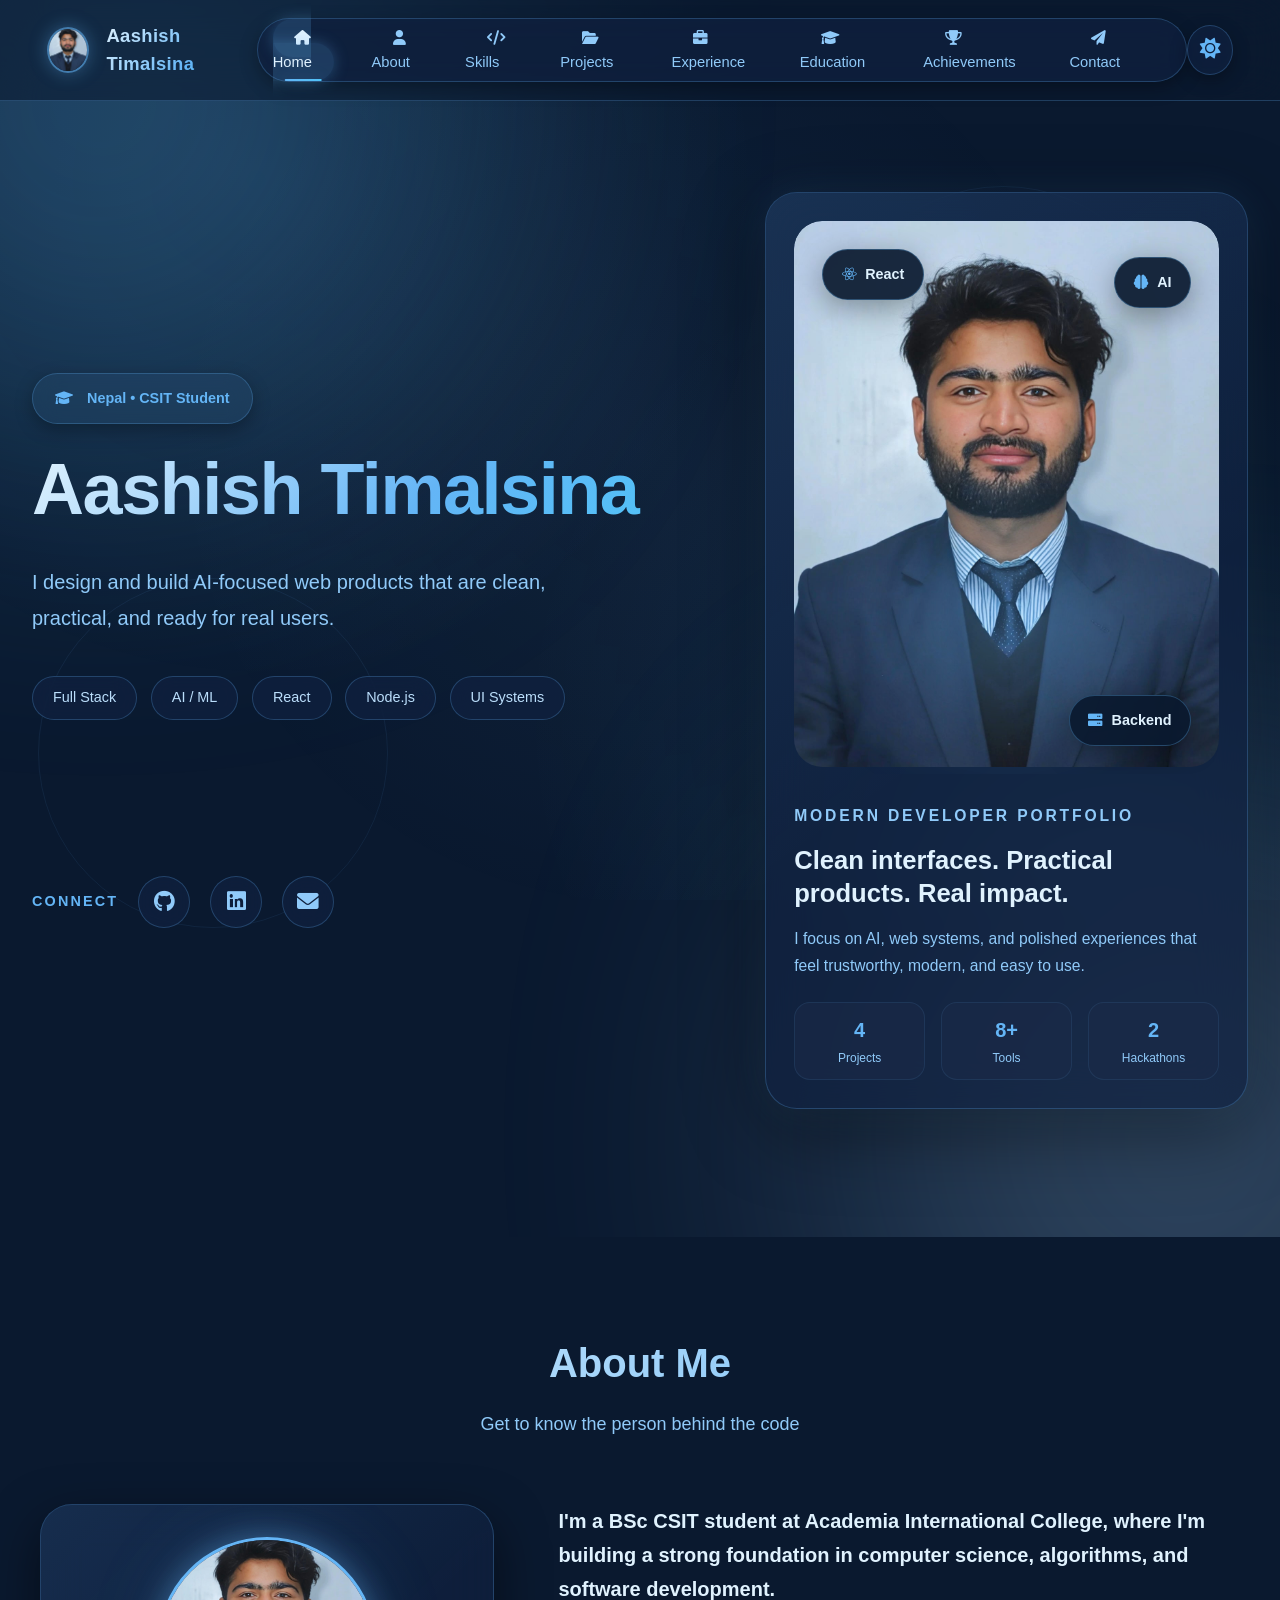
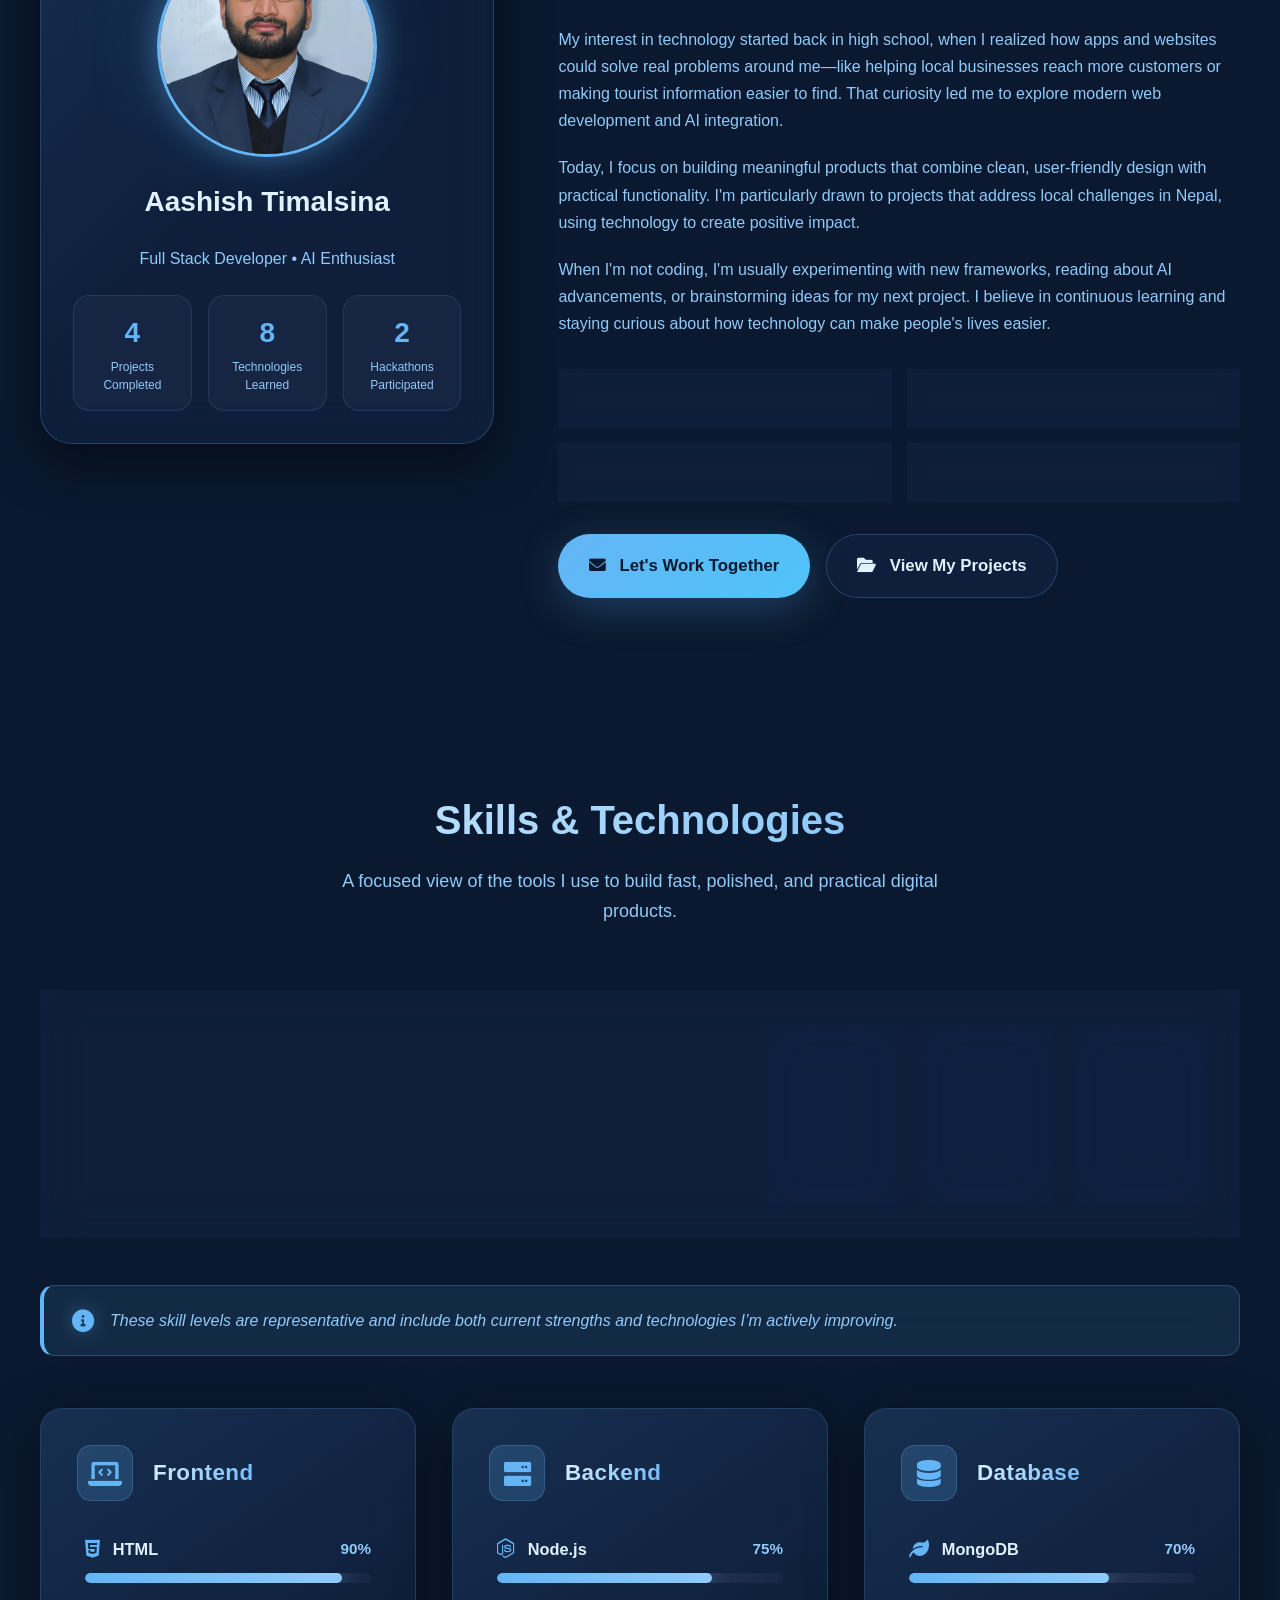
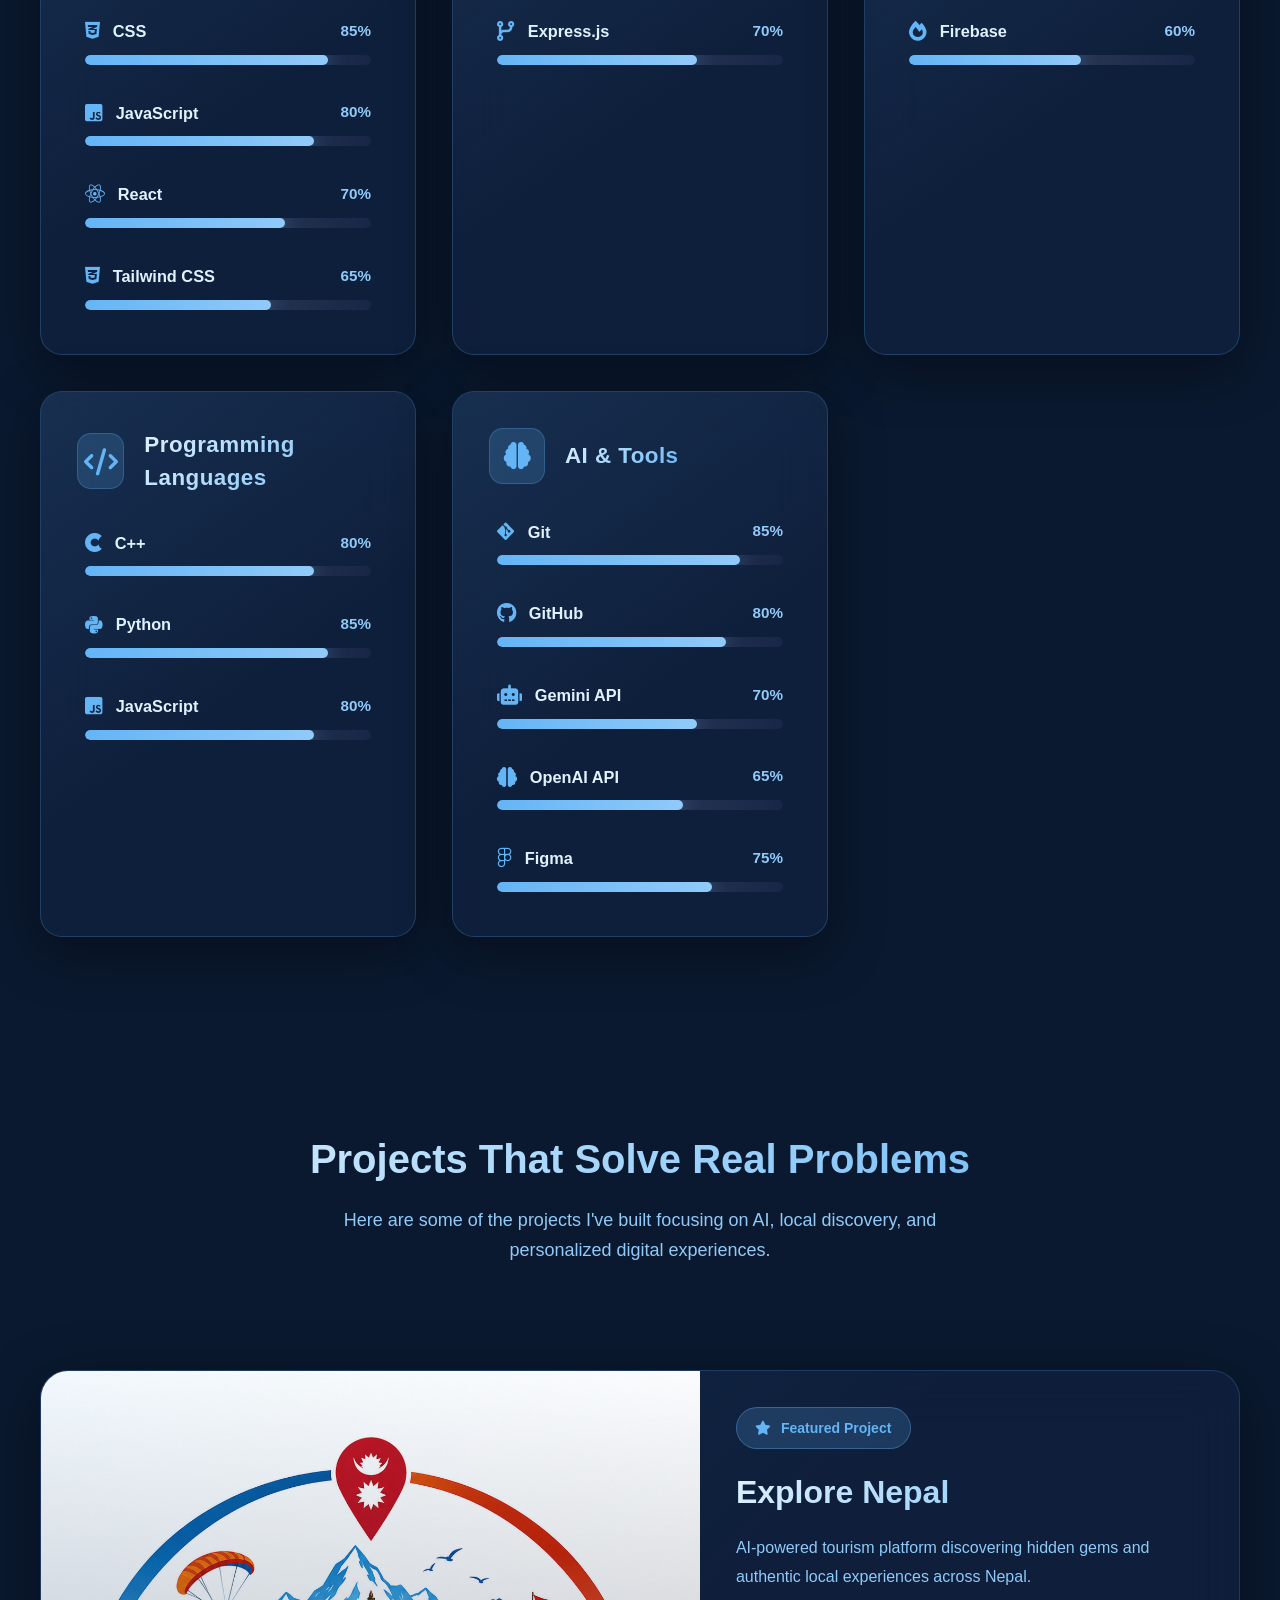
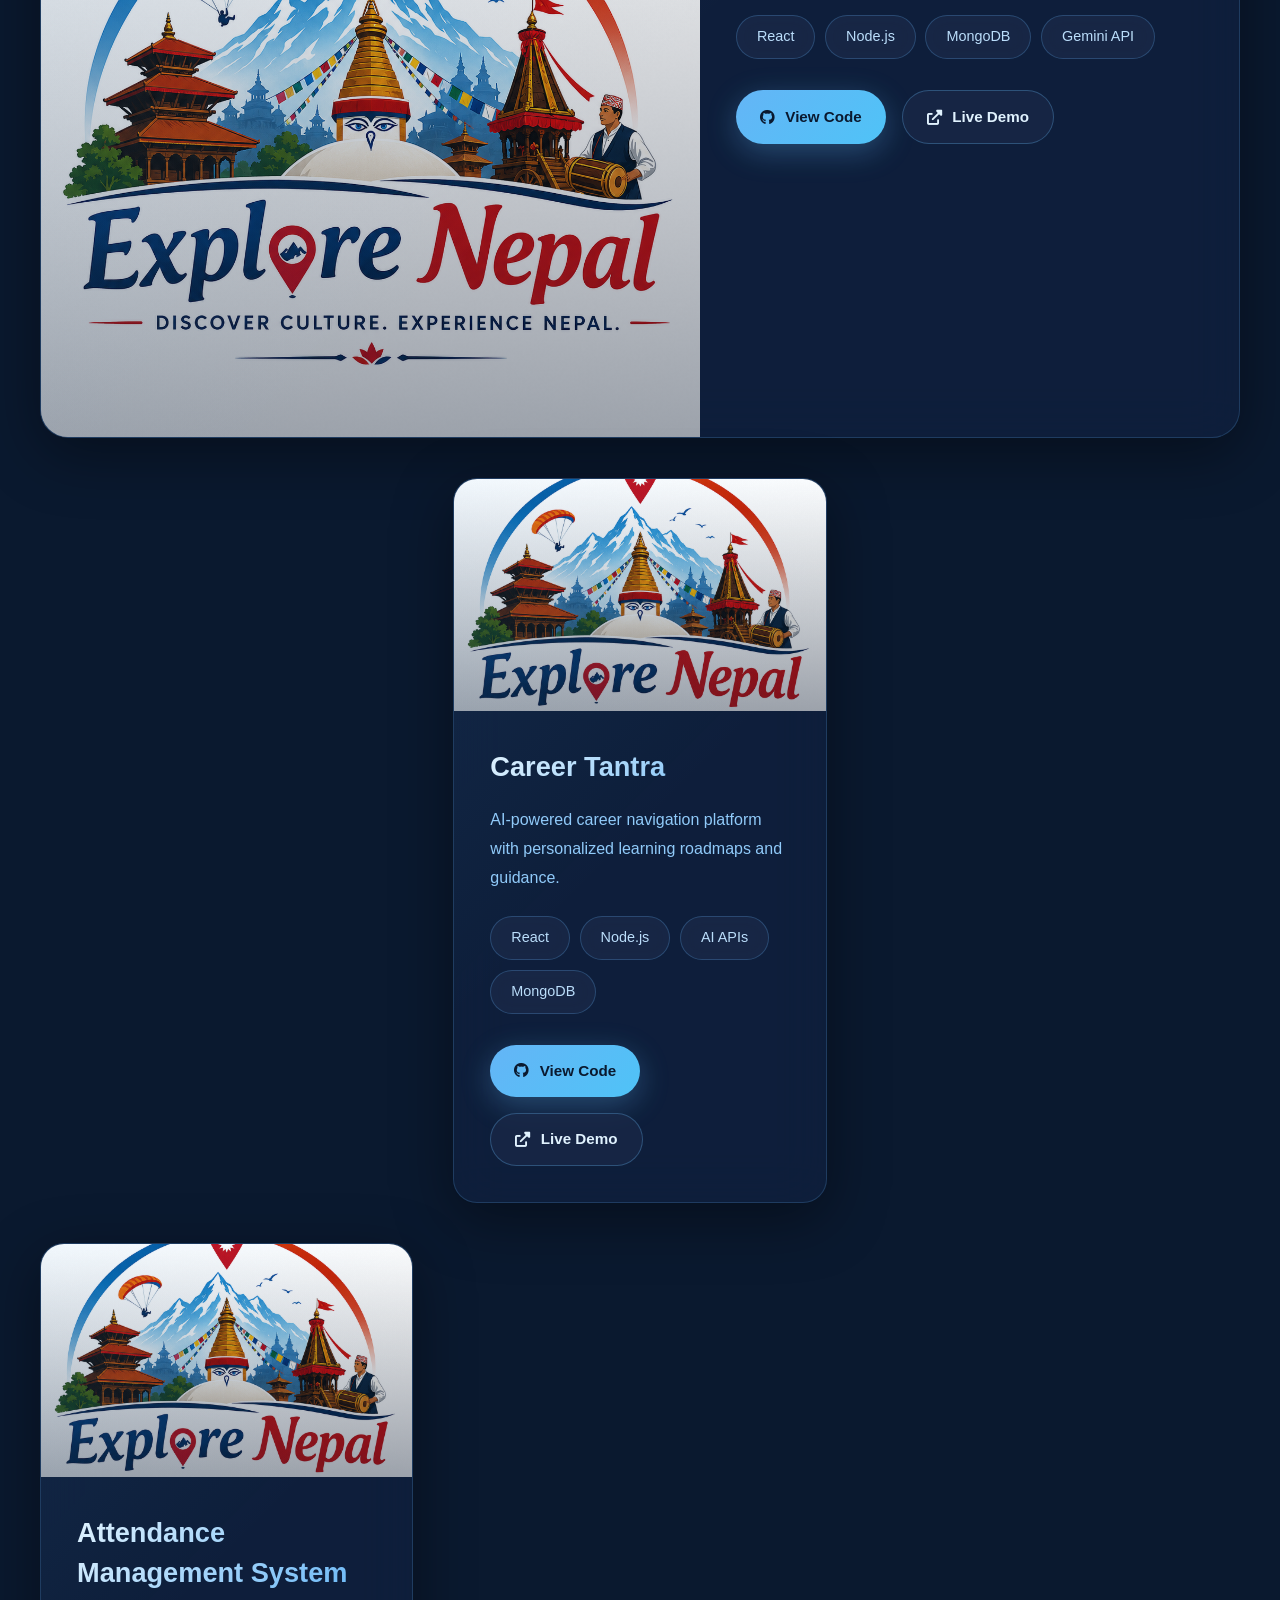
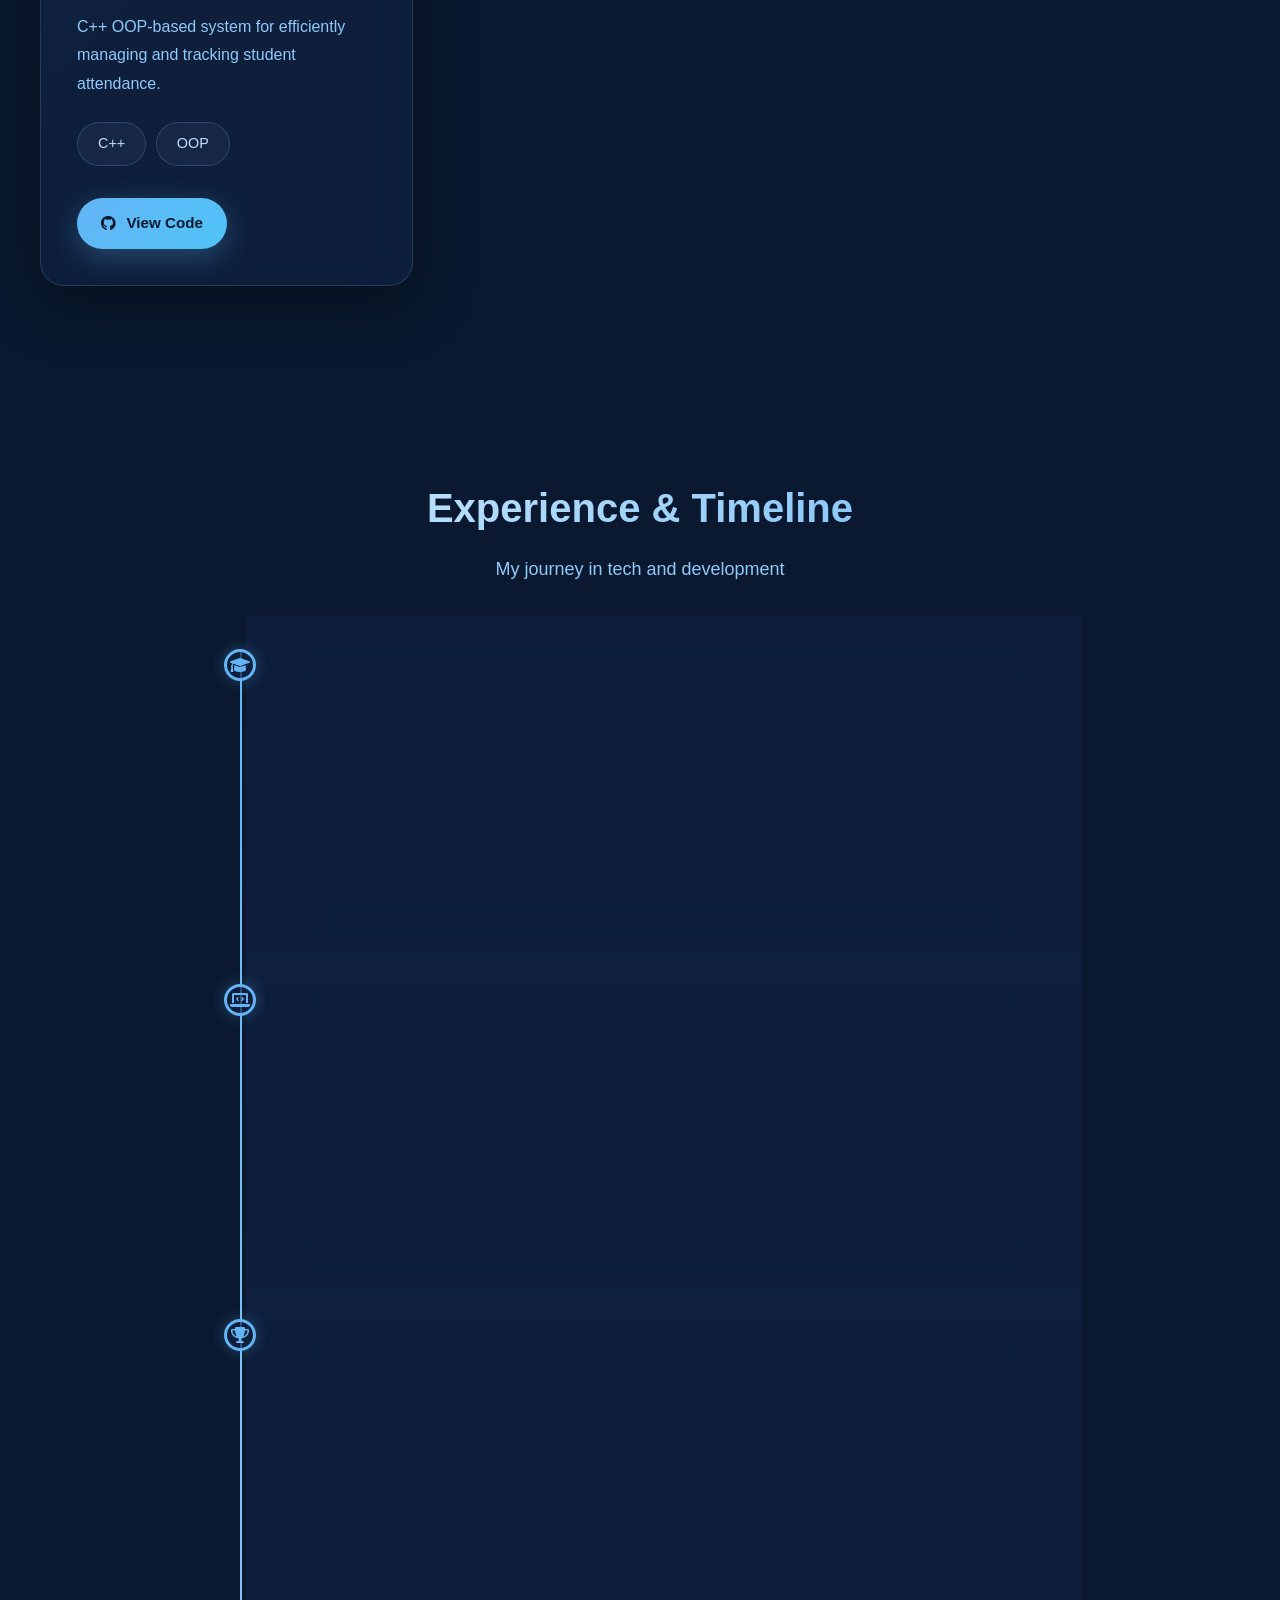
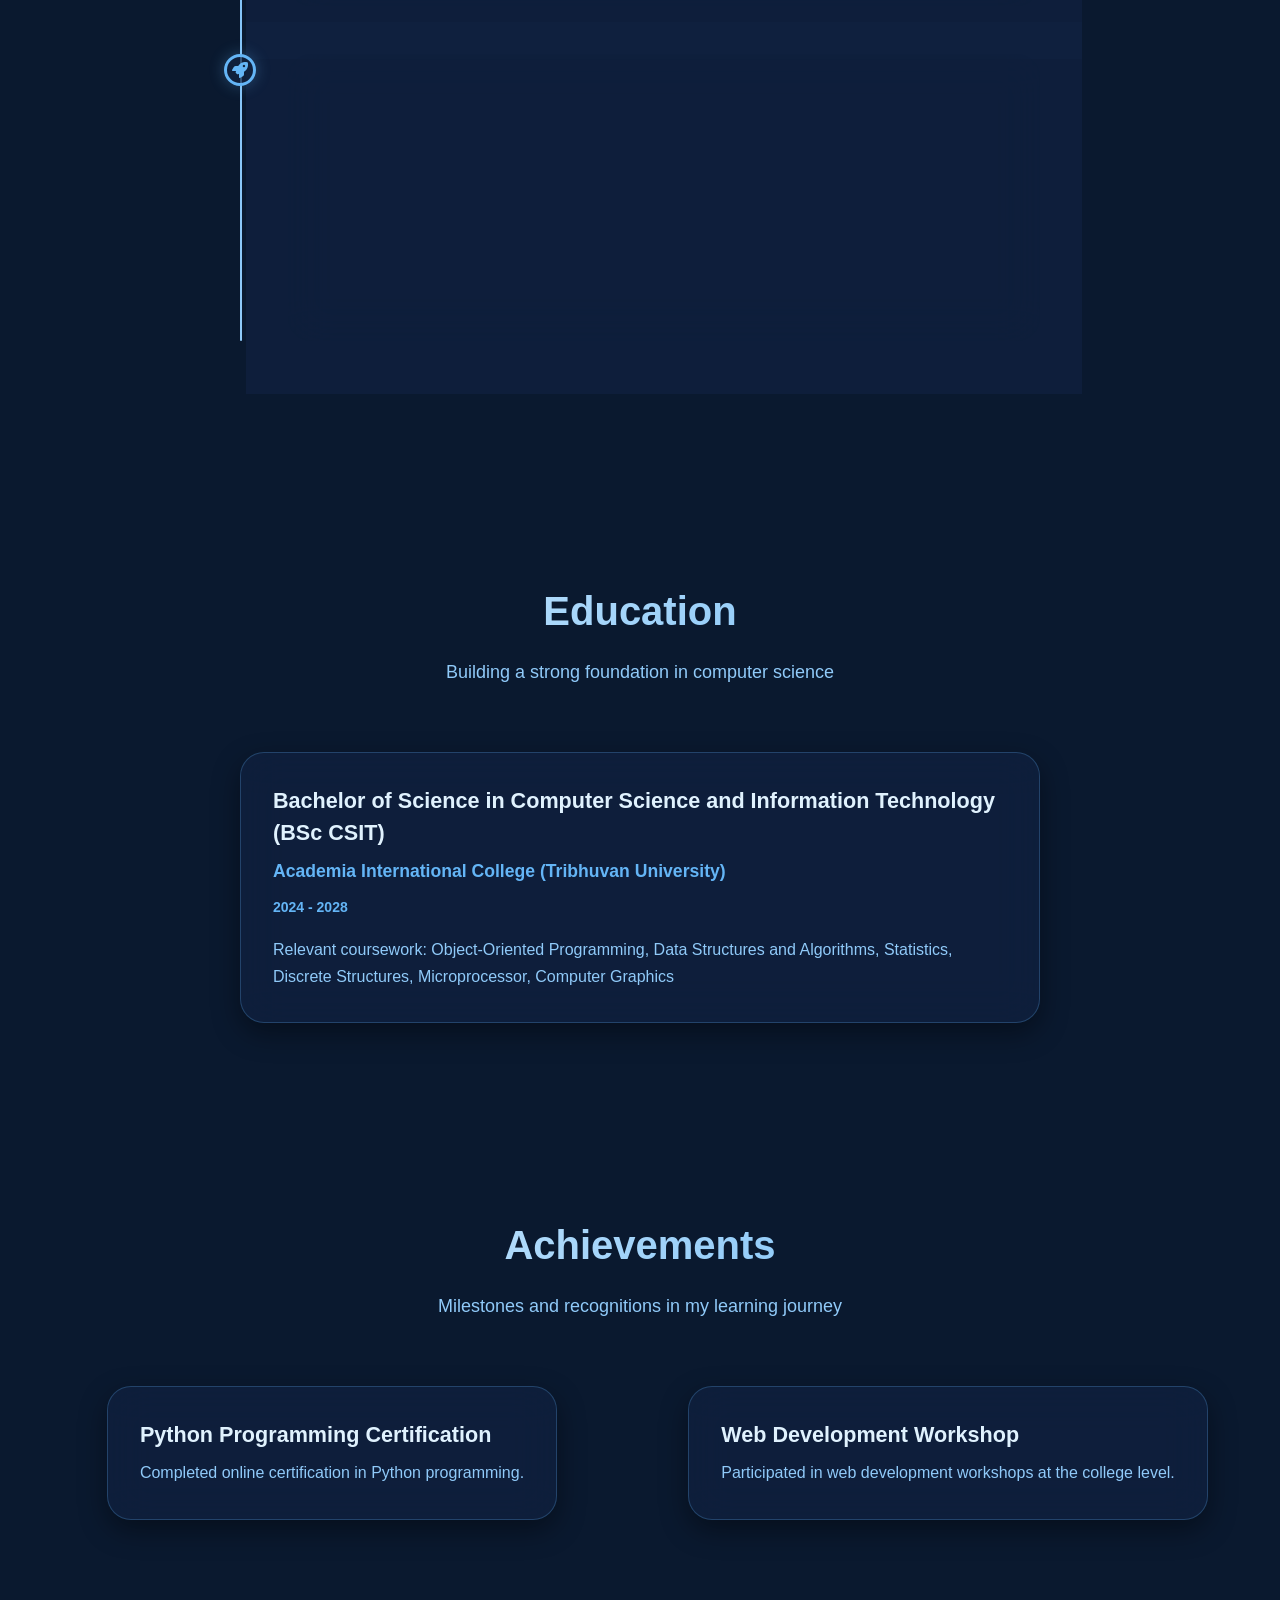
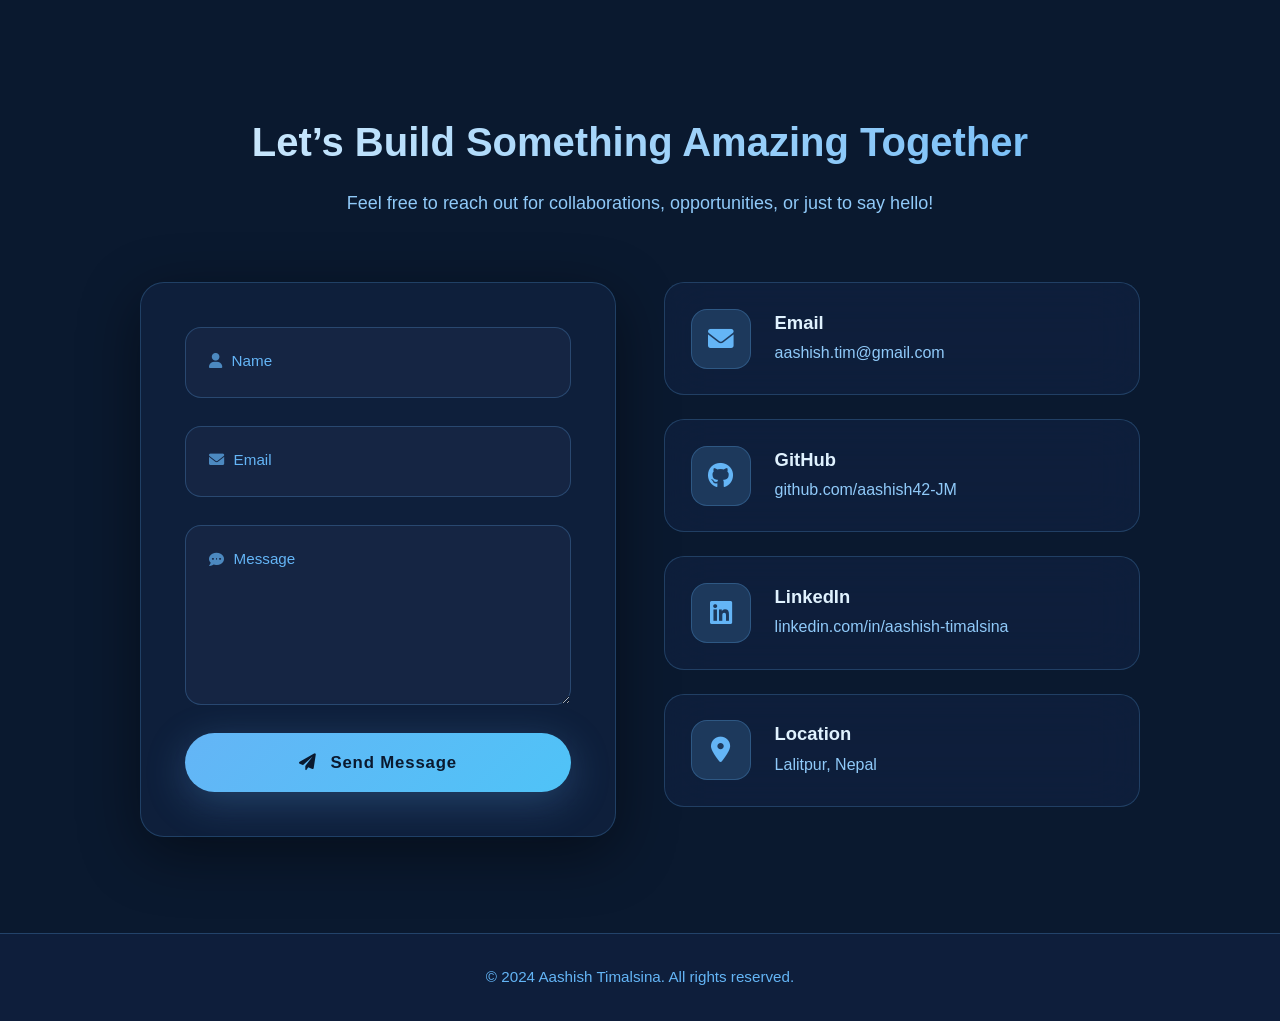
==== commit f215c2f8: "Improve mobile navigation: larger hamburger, more spacious menu with icons" ====
--- a/index.html
+++ b/index.html
@@ -55,14 +55,14 @@
                     <h1>Aashish Timalsina</h1>
                 </a>
                 <ul class="nav-links">
-                    <li><a href="#home" class="active">Home</a></li>
-                    <li><a href="#about">About</a></li>
-                    <li><a href="#skills">Skills</a></li>
-                    <li><a href="#projects">Projects</a></li>
-                    <li><a href="#experience">Experience</a></li>
-                    <li><a href="#education">Education</a></li>
-                    <li><a href="#achievements">Achievements</a></li>
-                    <li><a href="#contact">Contact</a></li>
+                    <li><a href="#home" class="active"><i class="fas fa-home"></i> Home</a></li>
+                    <li><a href="#about"><i class="fas fa-user"></i> About</a></li>
+                    <li><a href="#skills"><i class="fas fa-code"></i> Skills</a></li>
+                    <li><a href="#projects"><i class="fas fa-folder-open"></i> Projects</a></li>
+                    <li><a href="#experience"><i class="fas fa-briefcase"></i> Experience</a></li>
+                    <li><a href="#education"><i class="fas fa-graduation-cap"></i> Education</a></li>
+                    <li><a href="#achievements"><i class="fas fa-trophy"></i> Achievements</a></li>
+                    <li><a href="#contact"><i class="fas fa-paper-plane"></i> Contact</a></li>
                 </ul>
                 <button id="theme-toggle" class="theme-toggle" title="Toggle Theme">
                     <i class="fas fa-sun"></i>
--- a/styles.css
+++ b/styles.css
@@ -349,40 +349,41 @@
 .hamburger {
     display: none;
     flex-direction: column;
-    gap: 0.5rem;
+    gap: 0.6rem;
     cursor: pointer;
-    padding: 0.8rem;
-    border-radius: 14px;
+    padding: 1rem;
+    border-radius: 16px;
     transition: all 0.35s cubic-bezier(0.25, 0.46, 0.45, 0.94);
     background: var(--bg-card);
     border: 1px solid var(--border-color);
     backdrop-filter: blur(12px);
-}
-
-.hamburger:hover {
-    background: rgba(100, 181, 246, 0.1);
+    z-index: 1002;
+  }
+
+  .hamburger:hover {
+    background: rgba(100, 181, 246, 0.12);
     transform: scale(1.05);
     box-shadow: var(--glow-sm);
-}
-
-.hamburger span {
-    width: 26px;
+  }
+
+  .hamburger span {
+    width: 30px;
     height: 3px;
     background: var(--gradient-primary);
     border-radius: 4px;
     transition: all 0.4s cubic-bezier(0.25, 0.46, 0.45, 0.94);
     transform-origin: center;
-}
-
-/* Scroll Progress */
-.scroll-progress-container {
-  position: fixed;
-  top: 0;
-  left: 0;
-  width: 100%;
-  height: 3px;
-  z-index: 1001;
-}
+  }
+
+  /* Scroll Progress */
+  .scroll-progress-container {
+    position: fixed;
+    top: 0;
+    left: 0;
+    width: 100%;
+    height: 3px;
+    z-index: 1001;
+  }
 
 .scroll-progress-bar {
   height: 100%;
@@ -2453,20 +2454,21 @@
 @media (max-width: 768px) {
   .nav-links {
     position: fixed;
-    top: 90px;
-    left: 1.5rem;
-    right: 1.5rem;
+    top: 100px;
+    left: 1.25rem;
+    right: 1.25rem;
     flex-direction: column;
-    padding: 1.75rem 1.25rem;
-    border-radius: 24px;
-    background: rgba(17, 34, 64, 0.92);
-    border: 1px solid rgba(100, 181, 246, 0.3);
-    box-shadow: 0 25px 70px rgba(0, 0, 0, 0.55), 0 0 40px rgba(100, 181, 246, 0.15);
-    backdrop-filter: blur(35px);
-    -webkit-backdrop-filter: blur(35px);
-    transform: translateY(-160%) scale(0.94);
+    padding: 2.5rem 2rem;
+    gap: 0.75rem;
+    border-radius: 28px;
+    background: var(--bg-card);
+    border: 1px solid var(--border-color);
+    box-shadow: 0 25px 70px rgba(0, 0, 0, 0.35), var(--glow-sm);
+    backdrop-filter: blur(40px);
+    -webkit-backdrop-filter: blur(40px);
+    transform: translateY(-180%) scale(0.92);
     opacity: 0;
-    transition: all 0.45s cubic-bezier(0.25, 0.46, 0.45, 0.94);
+    transition: all 0.5s cubic-bezier(0.25, 0.46, 0.45, 0.94);
   }
 
   .nav-links.active {
@@ -2476,9 +2478,18 @@
 
   .nav-links a {
     width: 100%;
-    text-align: center;
-    padding: 1rem;
-    font-size: 1rem;
+    text-align: left;
+    padding: 1.1rem 1.5rem;
+    font-size: 1.05rem;
+    border-radius: 16px;
+    display: flex;
+    align-items: center;
+    gap: 0.85rem;
+  }
+
+  .nav-links a:hover,
+  .nav-links a.active {
+    background: rgba(100, 181, 246, 0.12);
   }
 
   .hamburger {
@@ -2486,16 +2497,16 @@
   }
 
   .hamburger.active span:nth-child(1) {
-    transform: rotate(45deg) translate(7px, 7px);
+    transform: rotate(45deg) translate(8px, 8px);
   }
 
   .hamburger.active span:nth-child(2) {
     opacity: 0;
-    transform: translateX(10px);
+    transform: translateX(12px);
   }
 
   .hamburger.active span:nth-child(3) {
-    transform: rotate(-45deg) translate(7px, -7px);
+    transform: rotate(-45deg) translate(8px, -8px);
   }
 
   .hero {
@@ -2593,8 +2604,15 @@
   .nav-links {
     left: 1rem;
     right: 1rem;
-    top: 85px;
-  }
+    top: 90px;
+    padding: 2rem 1.5rem;
+  }
+
+  .nav-links a {
+    padding: 1rem 1.25rem;
+    font-size: 1rem;
+  }
+
   .nav-container {
     padding-inline: 1rem;
   }
